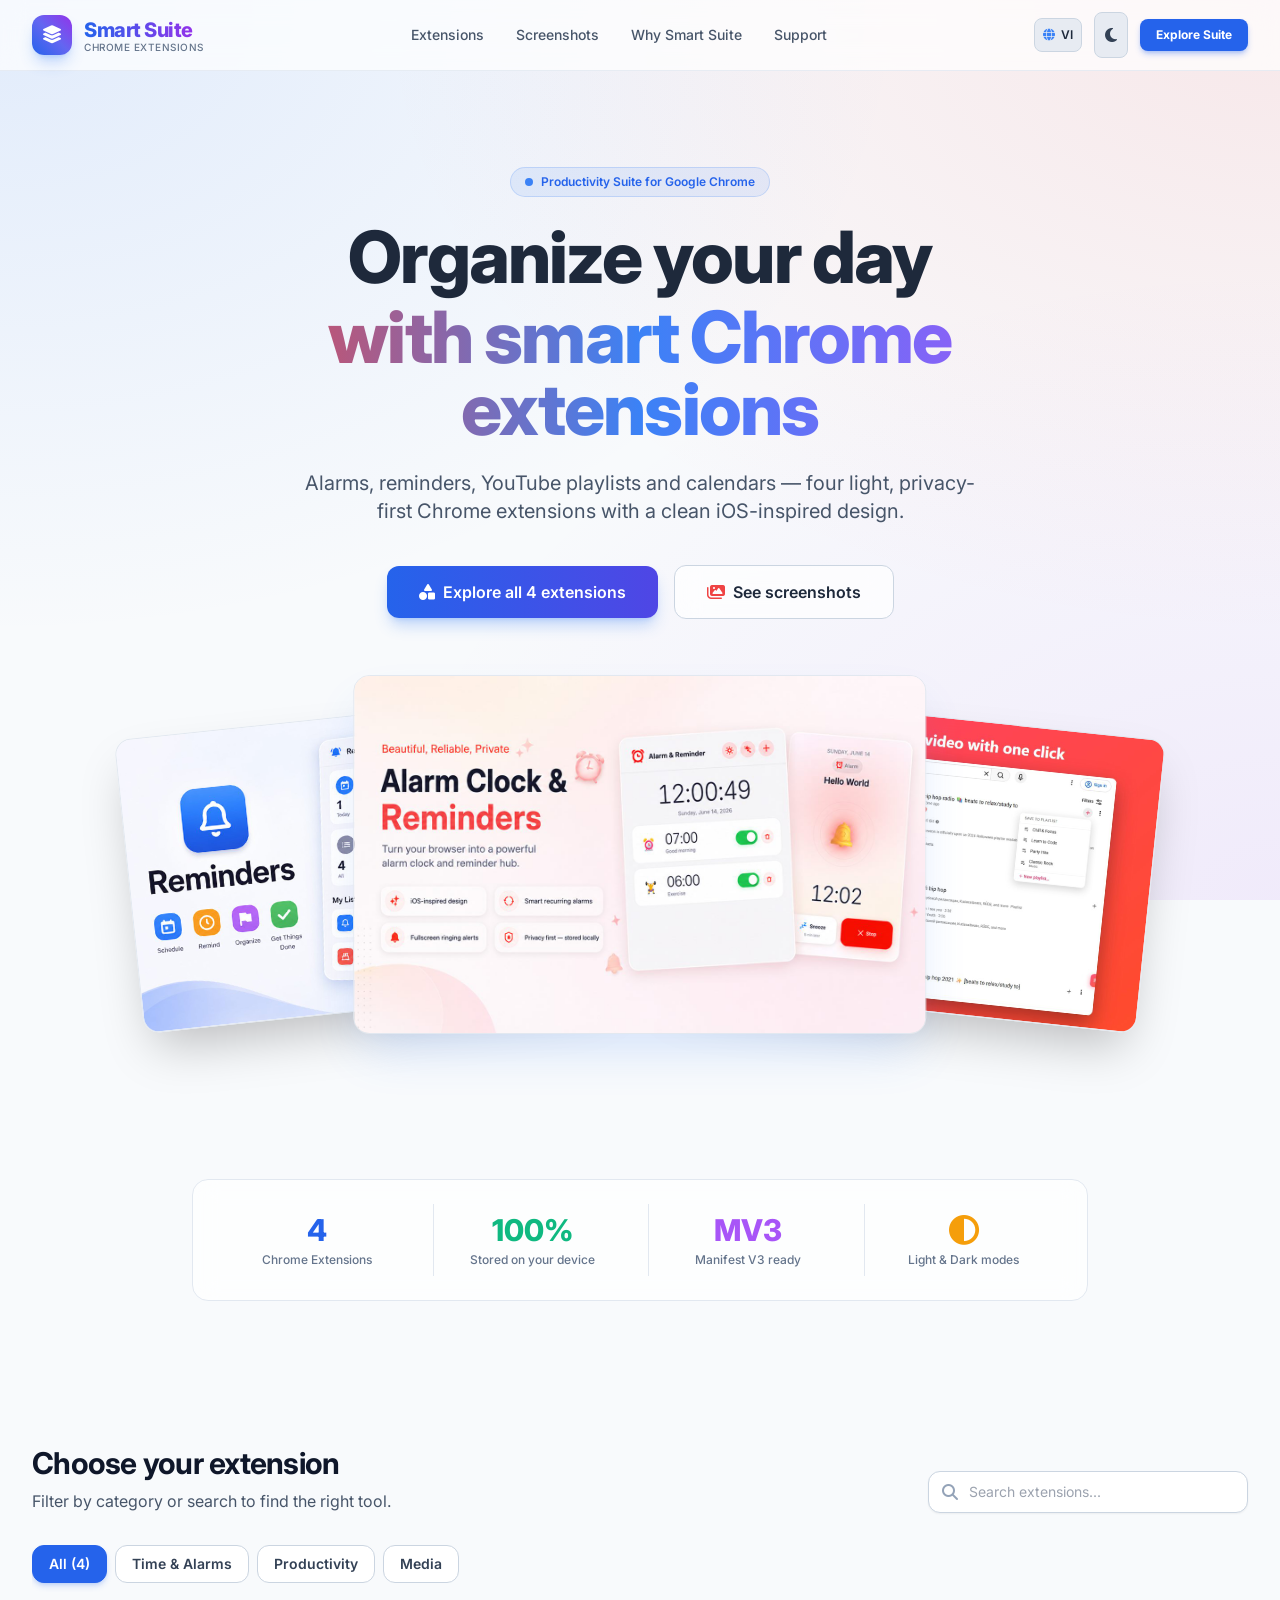
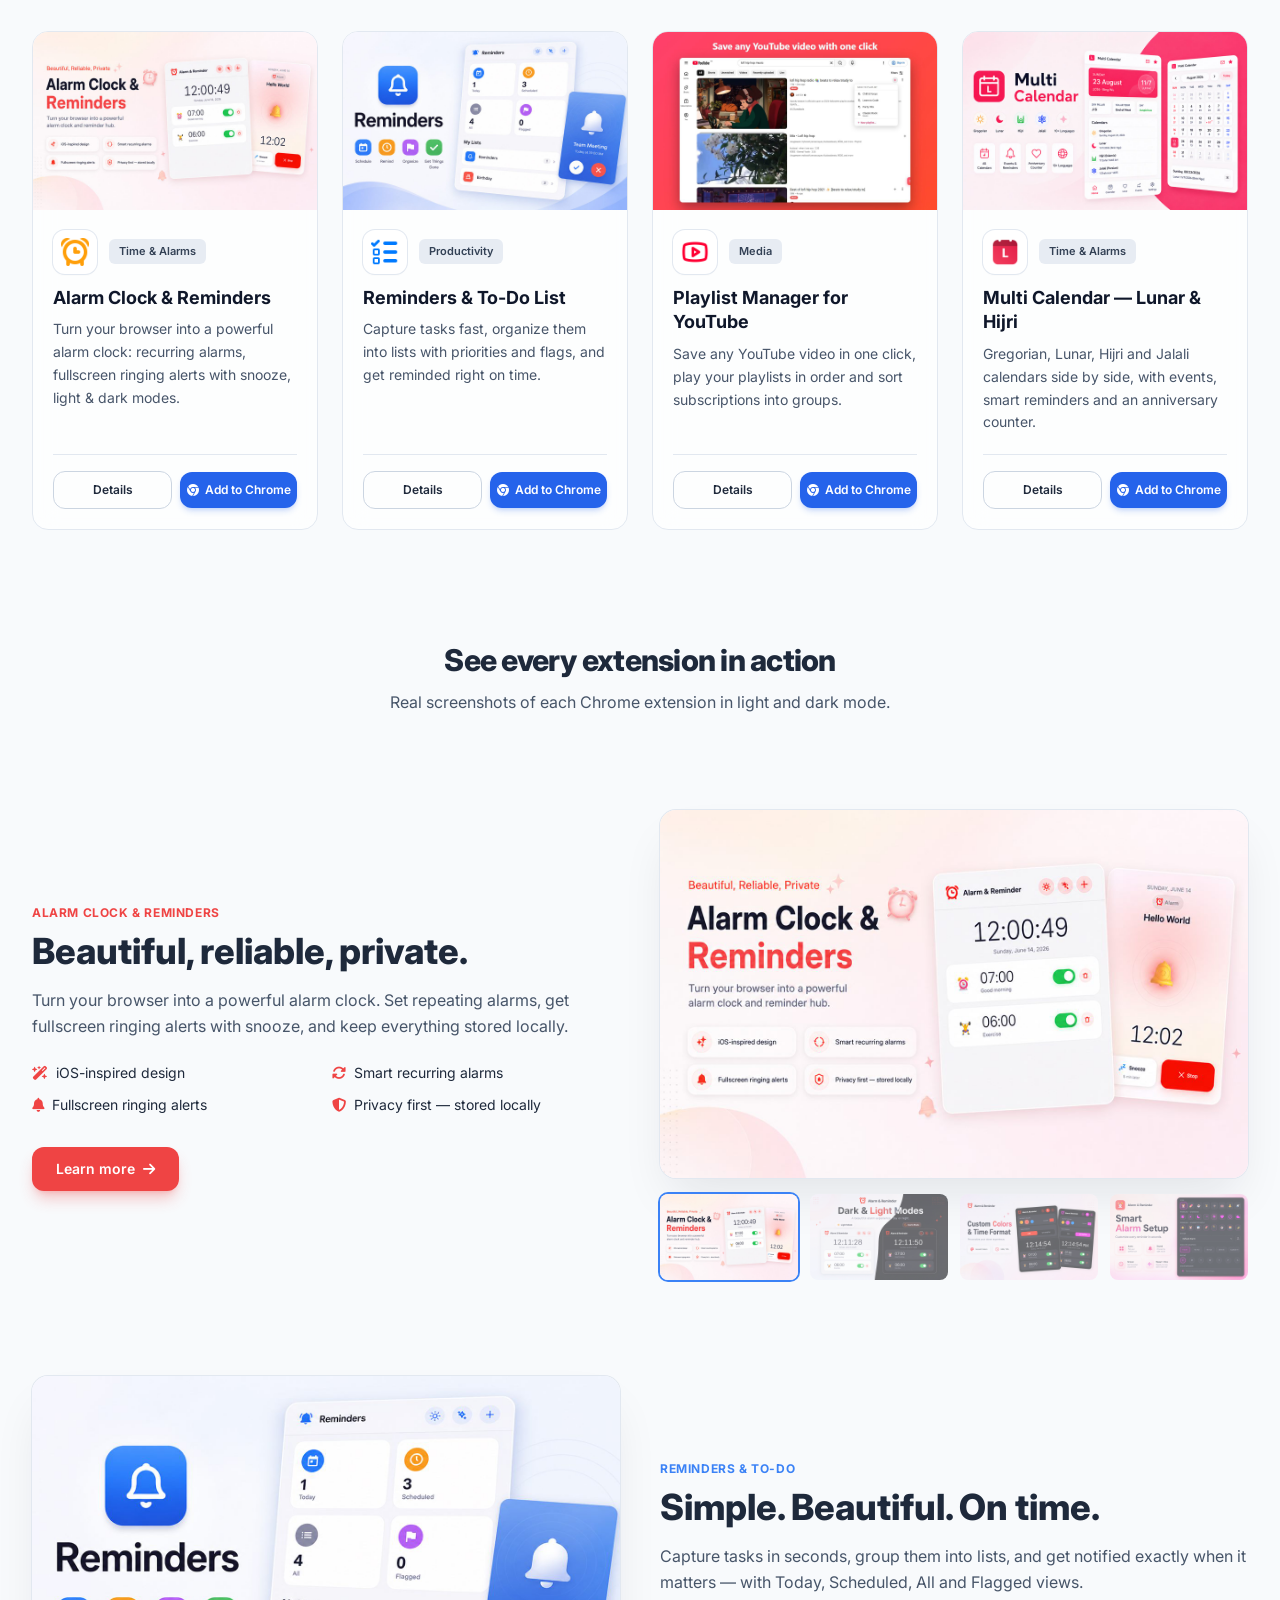
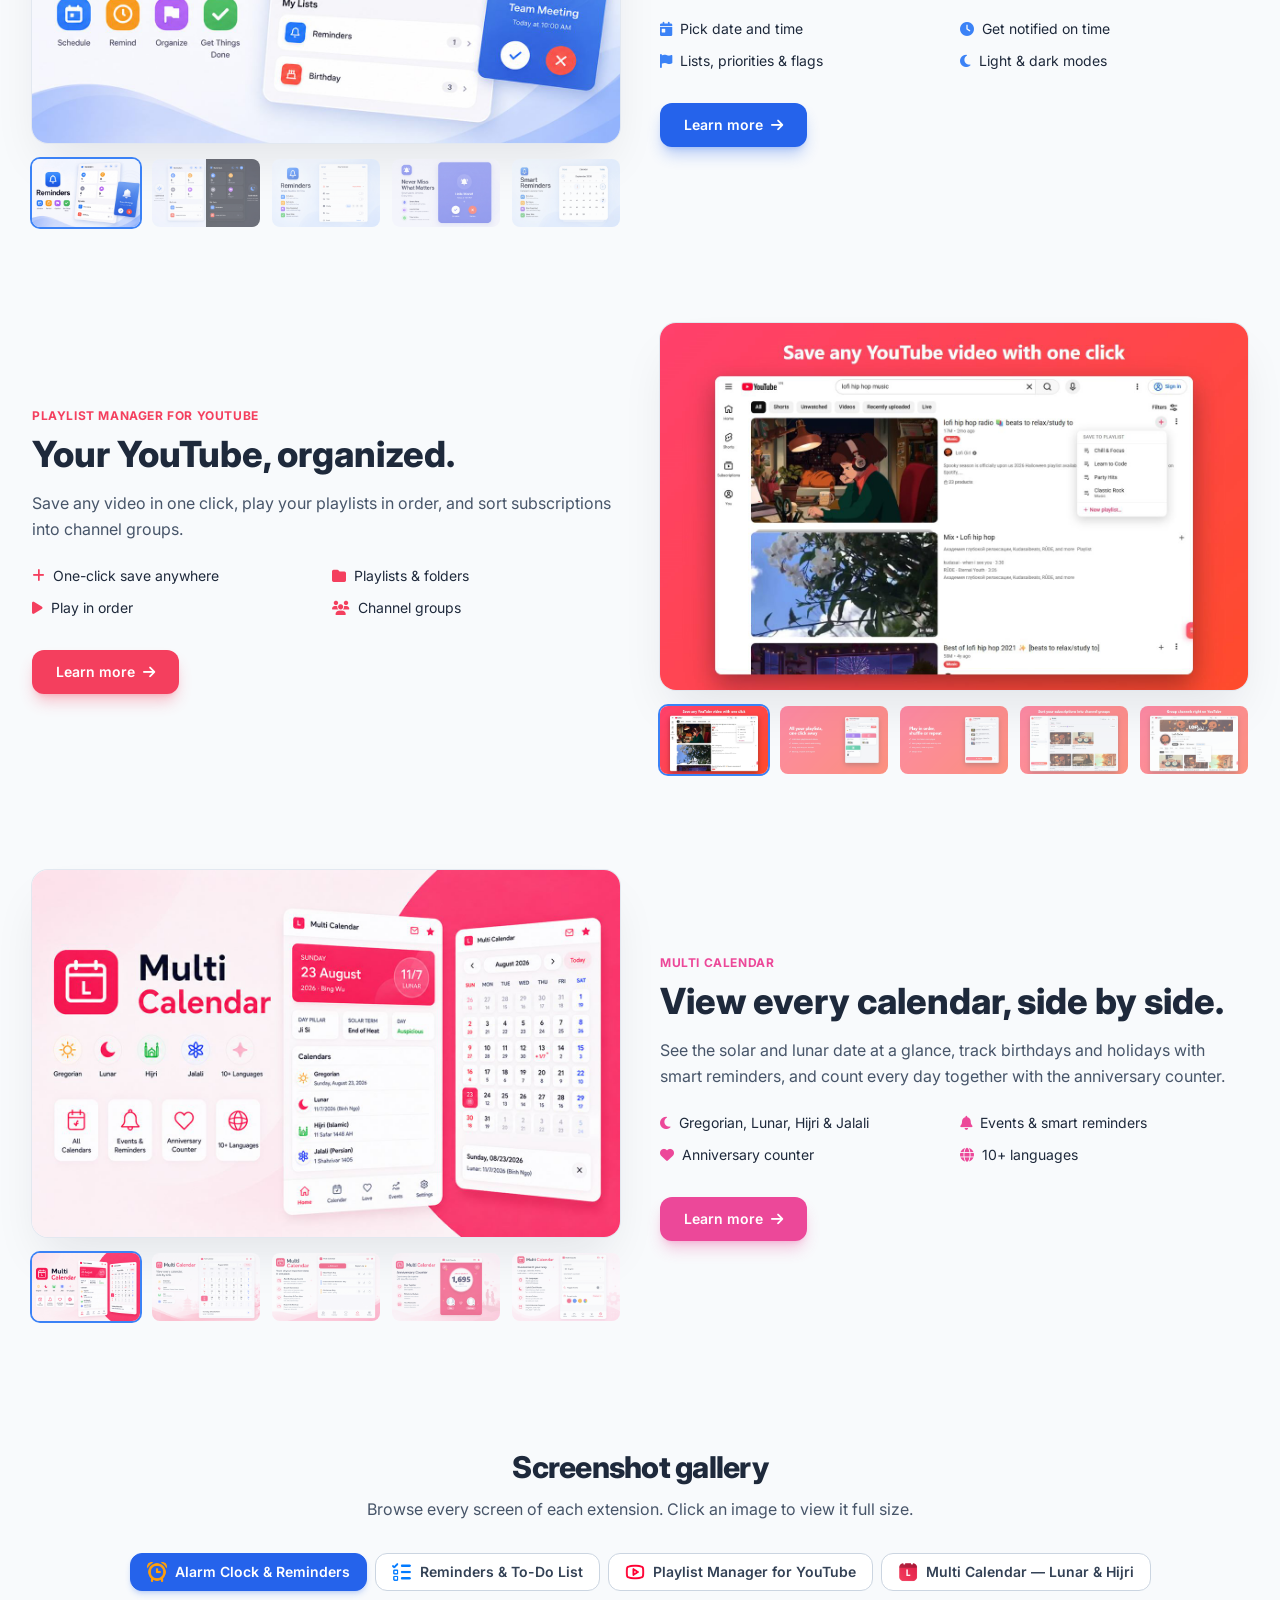
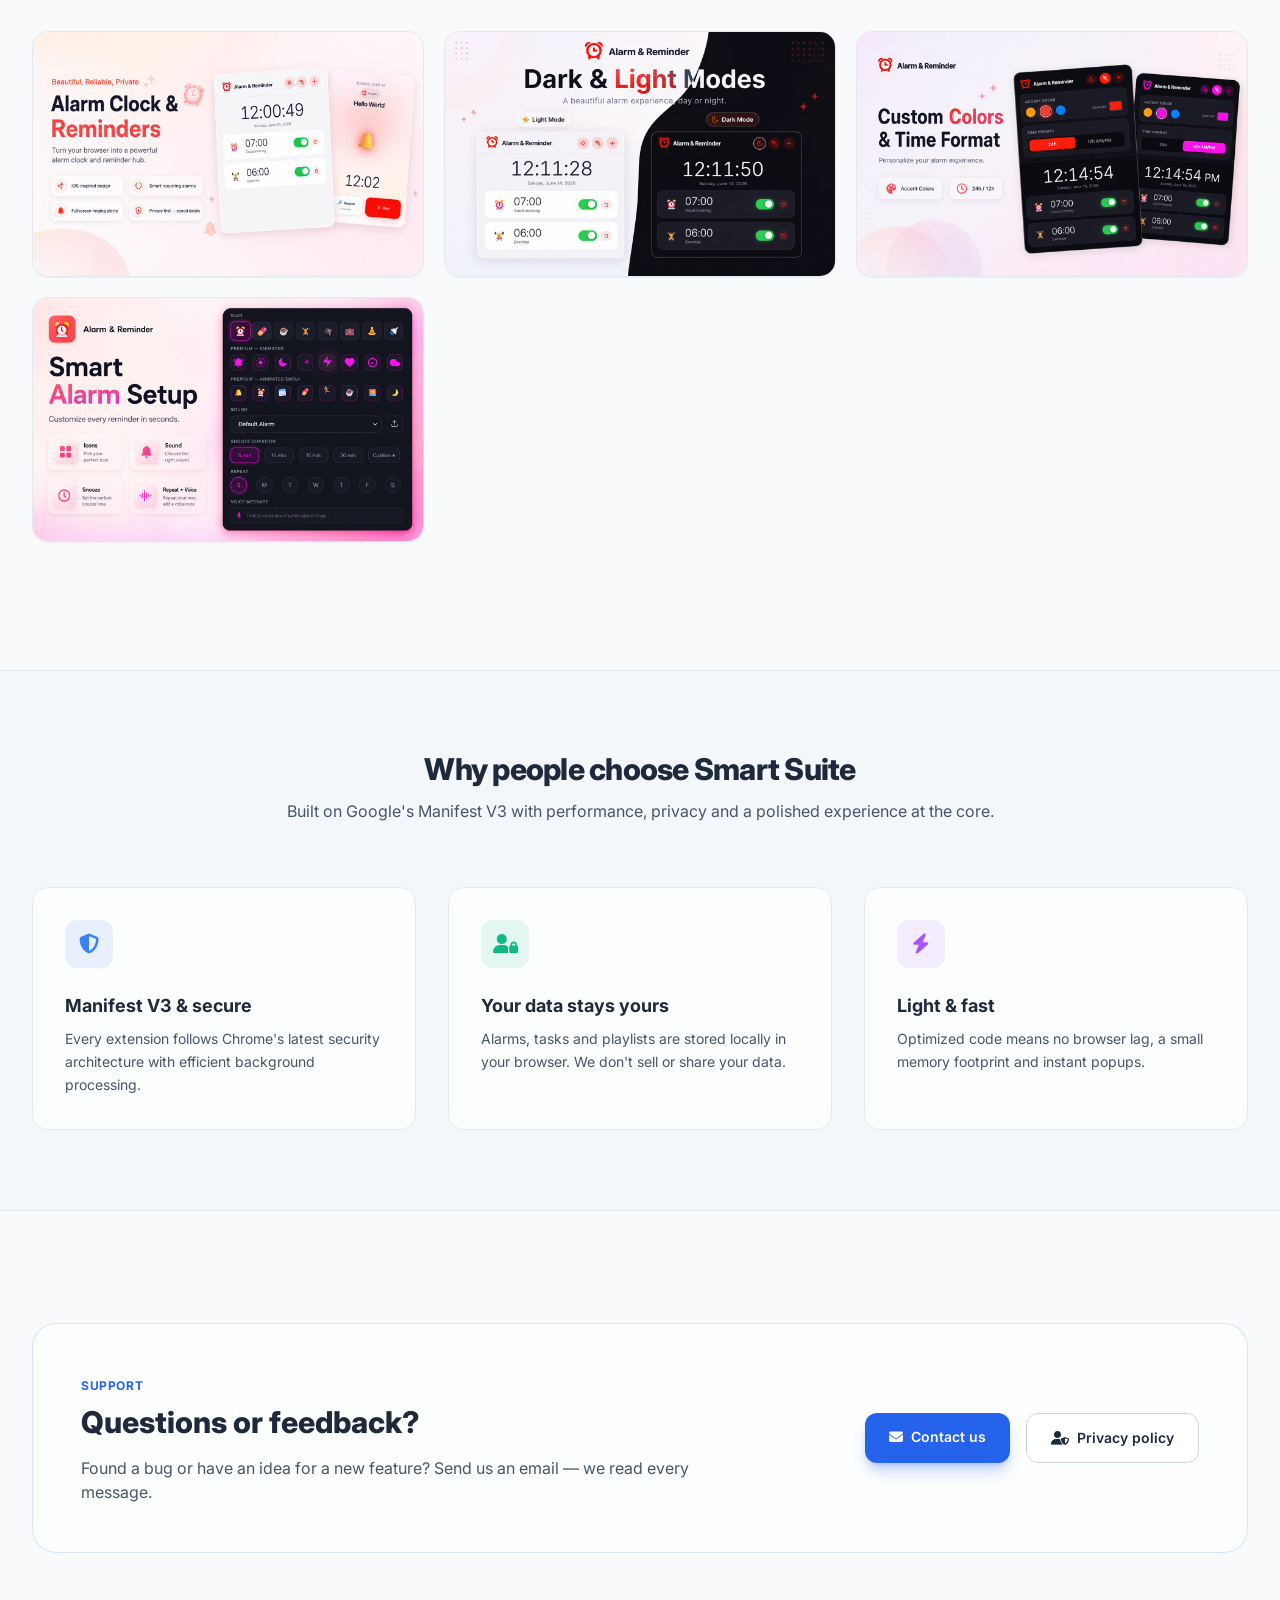
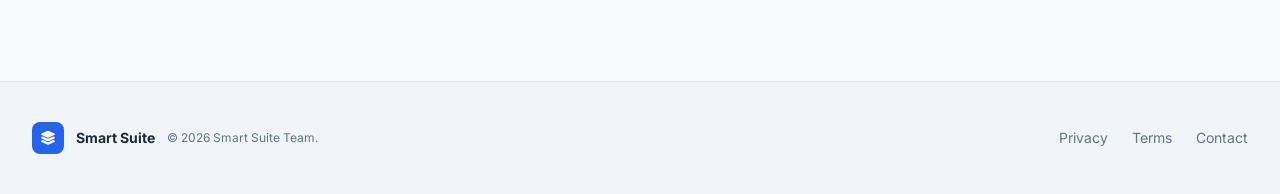
==== index.html @ 74a210cc "Redesign product pages to match the landing page and add calendar page - Generate alarm/reminders/yo" ====
<!DOCTYPE html>
<html lang="en">

<head>
  <meta charset="UTF-8">
  <meta name="viewport" content="width=device-width, initial-scale=1.0">
  <meta name="google-site-verification" content="Vrw7OPNliNr6Azu5WZKaImEuL8JjeZfeWrkTSvuzTV0" />
  <title>Alarm Clock, Reminders &amp; Calendar Chrome Extensions | Smart Suite</title>
  <link rel="icon" href="favicon.ico" sizes="any">
  <link rel="icon" type="image/png" sizes="48x48" href="images/favicon-48.png">
  <link rel="icon" type="image/png" sizes="192x192" href="images/icon-192.png">
  <link rel="apple-touch-icon" href="images/apple-touch-icon.png">
  <link rel="manifest" href="site.webmanifest">
  <meta name="description"
    content="Alarm Clock &amp; Reminders, To-Do List, YouTube Playlist Manager and Multi Calendar (Lunar, Hijri) for Chrome. Light, private, iOS-style extensions.">
  <meta name="robots" content="index, follow, max-image-preview:large">
  <meta name="author" content="Smart Suite Team">
  <meta name="theme-color" content="#2563eb">
  <link rel="canonical" href="https://nuinguyen.github.io/">

  <!-- Open Graph / Social -->
  <meta property="og:type" content="website">
  <meta property="og:site_name" content="Smart Suite">
  <meta property="og:locale" content="en_US">
  <meta property="og:locale:alternate" content="vi_VN">
  <meta property="og:url" content="https://nuinguyen.github.io/">
  <meta property="og:title" content="Alarm Clock, Reminders &amp; Calendar Chrome Extensions | Smart Suite">
  <meta property="og:description" content="Four light, privacy-first Chrome extensions: Alarm Clock, Reminders, YouTube Playlist Manager and Multi Calendar.">
  <meta property="og:image" content="https://nuinguyen.github.io/images/alarm-hero.jpg">
  <meta property="og:image:width" content="1280">
  <meta property="og:image:height" content="800">
  <meta property="og:image:alt" content="Alarm Clock & Reminders Chrome extension popup and ringing screen">
  <meta name="twitter:card" content="summary_large_image">
  <meta name="twitter:title" content="Alarm Clock, Reminders &amp; Calendar Chrome Extensions | Smart Suite">
  <meta name="twitter:description" content="Four light, privacy-first Chrome extensions: Alarm Clock, Reminders, YouTube Playlist Manager and Multi Calendar.">
  <meta name="twitter:image" content="https://nuinguyen.github.io/images/alarm-hero.jpg">


  <script type="application/ld+json">
  {
    "@context": "https://schema.org",
    "@graph": [
      {
        "@type": "WebSite",
        "@id": "https://nuinguyen.github.io/#website",
        "url": "https://nuinguyen.github.io/",
        "name": "Smart Suite",
        "inLanguage": ["en", "vi"],
        "publisher": { "@id": "https://nuinguyen.github.io/#org" }
      },
      {
        "@type": "Organization",
        "@id": "https://nuinguyen.github.io/#org",
        "name": "Smart Suite Team",
        "url": "https://nuinguyen.github.io/",
        "logo": "https://nuinguyen.github.io/images/icon-512.png",
        "email": "nuinguyen01bv@gmail.com"
      },
      {
        "@type": "ItemList",
        "name": "Smart Suite Chrome extensions",
        "itemListElement": [
          {
            "@type": "ListItem", "position": 1,
            "item": {
              "@type": "SoftwareApplication",
              "name": "Alarm Clock & Reminders",
              "applicationCategory": "BrowserApplication",
              "operatingSystem": "Chrome",
              "url": "https://chromewebstore.google.com/detail/alarm-clock-reminder-chro/apbmibchnilnanhnaphgoojbjinkkabi",
              "image": "https://nuinguyen.github.io/images/alarm-hero.jpg",
              "description": "Alarm clock for Chrome with recurring alarms, fullscreen ringing alerts with snooze, and light & dark modes.",
              "publisher": { "@id": "https://nuinguyen.github.io/#org" }
            }
          },
          {
            "@type": "ListItem", "position": 2,
            "item": {
              "@type": "SoftwareApplication",
              "name": "Reminders & To-Do List",
              "applicationCategory": "BrowserApplication",
              "operatingSystem": "Chrome",
              "url": "https://chromewebstore.google.com/detail/reminders-chrome-extensio/ebjdfgcknblkogfgcpfplfgeanpbpdid",
              "image": "https://nuinguyen.github.io/images/reminders-hero.jpg",
              "description": "Task manager for Chrome with lists, priorities, flags and on-time reminders.",
              "publisher": { "@id": "https://nuinguyen.github.io/#org" }
            }
          },
          {
            "@type": "ListItem", "position": 3,
            "item": {
              "@type": "SoftwareApplication",
              "name": "Playlist Manager for YouTube",
              "applicationCategory": "BrowserApplication",
              "operatingSystem": "Chrome",
              "url": "https://chromewebstore.google.com/detail/playlist-manager-for-yout/lfhblickhegnbcelnahnjbgcgkjaigge",
              "image": "https://nuinguyen.github.io/images/youtube-hero.jpg",
              "description": "Save any YouTube video in one click, play playlists in order and sort subscriptions into channel groups.",
              "publisher": { "@id": "https://nuinguyen.github.io/#org" }
            }
          },
          {
            "@type": "ListItem", "position": 4,
            "item": {
              "@type": "SoftwareApplication",
              "name": "Multi Calendar — Lunar & Hijri",
              "applicationCategory": "BrowserApplication",
              "operatingSystem": "Chrome",
              "url": "https://chromewebstore.google.com/detail/multi-calendar-%E2%80%94-lunar-hi/jelgahjncijhnkohohfdfhnadeohcdgk",
              "image": "https://nuinguyen.github.io/images/calendar-hero.jpg",
              "description": "Gregorian, Lunar, Hijri and Jalali calendars side by side, with events, reminders and an anniversary counter.",
              "publisher": { "@id": "https://nuinguyen.github.io/#org" }
            }
          }
        ]
      }
    ]
  }
  </script>

  <!-- Theme before paint to avoid flashing -->
  <script>
    (function () {
      var t = null;
      try { t = localStorage.getItem('theme'); } catch (e) { }
      if (!t) t = window.matchMedia('(prefers-color-scheme: dark)').matches ? 'dark' : 'light';
      if (t === 'dark') document.documentElement.classList.add('dark');
    })();
  </script>

  <!-- Tailwind is compiled into home.css (see tailwind.config.js) -->
  <link rel="stylesheet" href="home.css">
  <link rel="preconnect" href="https://fonts.googleapis.com">
  <link rel="preconnect" href="https://fonts.gstatic.com" crossorigin>
  <link href="https://fonts.googleapis.com/css2?family=Inter:wght@400;500;600;700;800&display=swap" rel="stylesheet">
  <link rel="preload" as="style" href="https://cdnjs.cloudflare.com/ajax/libs/font-awesome/6.4.0/css/all.min.css" onload="this.onload=null;this.rel='stylesheet'">
  <noscript><link rel="stylesheet" href="https://cdnjs.cloudflare.com/ajax/libs/font-awesome/6.4.0/css/all.min.css"></noscript>
  <link rel="preload" as="image" href="images/alarm-hero.jpg" fetchpriority="high">
</head>

<body class="bg-slate-50 text-slate-800 dark:bg-slate-950 dark:text-slate-100 min-h-screen bg-mesh transition-colors duration-300 selection:bg-blue-500 selection:text-white">

  <!-- HEADER -->
  <header class="sticky top-0 z-40 w-full glass border-b border-slate-200/80 dark:border-slate-800/60">
    <div class="max-w-7xl mx-auto px-4 sm:px-6 lg:px-8 py-3 flex items-center justify-between">
      <a href="#" class="flex items-center gap-3 group">
        <div class="w-10 h-10 rounded-xl bg-gradient-to-tr from-blue-600 via-indigo-500 to-purple-600 flex items-center justify-center text-white text-lg shadow-lg shadow-blue-500/30 group-hover:scale-105 transition-transform">
          <i class="fas fa-layer-group"></i>
        </div>
        <div>
          <span class="text-xl font-extrabold tracking-tight bg-gradient-to-r from-blue-600 to-purple-600 dark:from-blue-400 dark:via-indigo-300 dark:to-purple-400 bg-clip-text text-transparent">Smart Suite</span>
          <span class="block text-[10px] text-slate-500 dark:text-slate-400 font-medium tracking-wider uppercase -mt-1" data-i18n="tagline">Chrome Extensions</span>
        </div>
      </a>

      <nav class="hidden md:flex items-center gap-8 font-medium text-sm text-slate-600 dark:text-slate-300">
        <a href="#extensions" class="hover:text-blue-600 dark:hover:text-blue-400 transition-colors" data-i18n="nav_all">Extensions</a>
        <a href="#gallery" class="hover:text-blue-600 dark:hover:text-blue-400 transition-colors" data-i18n="nav_spotlight">Screenshots</a>
        <a href="#features" class="hover:text-blue-600 dark:hover:text-blue-400 transition-colors" data-i18n="nav_features">Why Smart Suite</a>
        <a href="#support" class="hover:text-blue-600 dark:hover:text-blue-400 transition-colors" data-i18n="nav_support">Support</a>
      </nav>

      <div class="flex items-center gap-2 sm:gap-3">
        <button id="langToggle" onclick="toggleLanguage()" aria-label="Switch language"
          class="p-2 rounded-lg bg-slate-200/80 dark:bg-slate-900/60 border border-slate-300 dark:border-slate-700 text-xs font-semibold flex items-center gap-1.5 hover:border-blue-500 transition-colors">
          <i class="fa-solid fa-globe text-blue-500 dark:text-blue-400"></i>
          <span id="langText">VI</span>
        </button>
        <button onclick="toggleTheme()" aria-label="Toggle dark mode"
          class="p-2.5 rounded-lg bg-slate-200/80 dark:bg-slate-900/60 border border-slate-300 dark:border-slate-700 text-slate-700 dark:text-slate-300 hover:text-blue-500 transition-colors">
          <span class="dark:hidden"><i class="fa-solid fa-moon"></i></span>
          <span class="hidden dark:inline"><i class="fa-solid fa-sun text-amber-400"></i></span>
        </button>
        <a href="#extensions" class="hidden sm:inline-flex items-center px-4 py-2 text-xs font-bold text-white bg-blue-600 hover:bg-blue-500 rounded-lg shadow-md shadow-blue-600/30 transition-all hover:scale-105" data-i18n="cta_header">
          Explore Suite
        </a>
      </div>
    </div>
  </header>

  <main>
    <!-- HERO -->
    <section class="relative pt-16 pb-16 md:pt-24 md:pb-24 overflow-hidden">
      <div class="max-w-7xl mx-auto px-4 sm:px-6 lg:px-8 text-center relative z-10">
        <div class="inline-flex items-center gap-2 px-3.5 py-1.5 rounded-full bg-blue-500/10 border border-blue-500/20 text-blue-600 dark:text-blue-400 text-xs font-semibold mb-6">
          <span class="w-2 h-2 rounded-full bg-blue-500 animate-pulse"></span>
          <span data-i18n="hero_badge">Productivity Suite for Google Chrome</span>
        </div>

        <h1 class="text-4xl sm:text-6xl md:text-7xl font-extrabold tracking-tight max-w-4xl mx-auto leading-tight mb-6">
          <span data-i18n="hero_title1">Organize your day</span>
          <span class="block mt-2 bg-gradient-to-r from-red-500 via-blue-500 to-purple-500 bg-clip-text text-transparent" data-i18n="hero_title2">with smart Chrome extensions</span>
        </h1>

        <p class="text-base sm:text-xl text-slate-600 dark:text-slate-400 max-w-2xl mx-auto mb-10 leading-relaxed" data-i18n="hero_desc">
          Alarms, reminders, YouTube playlists and calendars — four light, privacy-first Chrome extensions with a clean iOS-inspired design.
        </p>

        <div class="flex flex-col sm:flex-row items-center justify-center gap-4 mb-14">
          <a href="#extensions" class="w-full sm:w-auto px-8 py-3.5 rounded-xl bg-gradient-to-r from-blue-600 to-indigo-600 hover:from-blue-500 hover:to-indigo-500 text-white font-semibold text-base shadow-lg shadow-blue-500/30 transition-all hover:scale-105 flex items-center justify-center gap-2">
            <i class="fa-solid fa-shapes"></i>
            <span data-i18n="hero_btn_explore">Explore all 4 extensions</span>
          </a>
          <a href="#spotlight" class="w-full sm:w-auto px-8 py-3.5 rounded-xl glass hover:bg-slate-200/80 dark:hover:bg-slate-800/80 font-semibold text-base transition-all flex items-center justify-center gap-2 border border-slate-300 dark:border-slate-700">
            <i class="fa-solid fa-images text-red-500"></i>
            <span data-i18n="hero_btn_screens">See screenshots</span>
          </a>
        </div>

        <!-- Screenshot fan -->
        <div class="fan relative max-w-5xl mx-auto mb-14 hidden sm:block aspect-[16/7]">
          <img src="images/reminders-hero.jpg" width="1280" height="800" alt="Reminders extension" loading="eager"
            class="fan-left absolute left-0 top-10 w-[46%] rounded-2xl shadow-2xl border border-slate-200 dark:border-slate-800 -rotate-6">
          <img src="images/youtube-save.jpg" width="1280" height="800" alt="Playlist Manager for YouTube" loading="eager"
            class="fan-right absolute right-0 top-10 w-[46%] rounded-2xl shadow-2xl border border-slate-200 dark:border-slate-800 rotate-6">
          <img src="images/alarm-hero.jpg" width="1280" height="800" alt="Alarm Clock & Reminders extension" loading="eager"
            fetchpriority="high" class="absolute left-1/2 -translate-x-1/2 top-0 w-[56%] rounded-2xl shadow-2xl shadow-blue-500/20 border border-slate-200 dark:border-slate-700 z-10">
        </div>
        <img src="images/alarm-hero.jpg" width="1280" height="800" alt="Alarm Clock & Reminders extension"
          class="sm:hidden w-full rounded-2xl shadow-xl border border-slate-200 dark:border-slate-800 mb-10">

        <!-- Stats -->
        <div class="grid grid-cols-2 md:grid-cols-4 gap-4 max-w-4xl mx-auto glass p-6 rounded-2xl border border-slate-200 dark:border-slate-800/80">
          <div class="p-2 text-center">
            <div class="text-2xl md:text-3xl font-extrabold text-blue-600 dark:text-blue-400">4</div>
            <div class="text-xs text-slate-500 dark:text-slate-400 font-medium mt-1" data-i18n="stat_suite">Chrome Extensions</div>
          </div>
          <div class="p-2 text-center border-l border-slate-200 dark:border-slate-800">
            <div class="text-2xl md:text-3xl font-extrabold text-emerald-500">100%</div>
            <div class="text-xs text-slate-500 dark:text-slate-400 font-medium mt-1" data-i18n="stat_privacy">Stored on your device</div>
          </div>
          <div class="p-2 text-center md:border-l border-slate-200 dark:border-slate-800">
            <div class="text-2xl md:text-3xl font-extrabold text-purple-500">MV3</div>
            <div class="text-xs text-slate-500 dark:text-slate-400 font-medium mt-1" data-i18n="stat_mv3">Manifest V3 ready</div>
          </div>
          <div class="p-2 text-center border-l border-slate-200 dark:border-slate-800">
            <div class="text-2xl md:text-3xl font-extrabold text-amber-500"><i class="fa-solid fa-circle-half-stroke"></i></div>
            <div class="text-xs text-slate-500 dark:text-slate-400 font-medium mt-1" data-i18n="stat_theme">Light &amp; Dark modes</div>
          </div>
        </div>
      </div>
    </section>

    <!-- CATALOG -->
    <section id="extensions" class="py-12 max-w-7xl mx-auto px-4 sm:px-6 lg:px-8 scroll-mt-20">
      <div class="flex flex-col md:flex-row md:items-end justify-between mb-8 gap-6">
        <div>
          <h2 class="text-3xl font-bold tracking-tight text-slate-900 dark:text-slate-100" data-i18n="catalog_title">Choose your extension</h2>
          <p class="text-slate-600 dark:text-slate-400 mt-2 text-sm sm:text-base" data-i18n="catalog_subtitle">Filter by category or search to find the right tool.</p>
        </div>
        <div class="relative w-full md:w-80">
          <i class="fa-solid fa-magnifying-glass absolute left-3.5 top-1/2 -translate-y-1/2 text-slate-400"></i>
          <input type="text" id="searchInput" oninput="renderExtensions()" placeholder="Search extensions..." data-i18n-placeholder="search_placeholder"
            class="w-full pl-10 pr-4 py-2.5 rounded-xl bg-white dark:bg-slate-900/80 border border-slate-300 dark:border-slate-800 focus:outline-none focus:border-blue-500 text-sm transition-all shadow-sm">
        </div>
      </div>

      <div class="flex items-center gap-2 overflow-x-auto pb-4 mb-8 scrollbar-none">
        <button onclick="setCategory('all')" class="cat-btn" data-cat="all" data-i18n="cat_all">All (4)</button>
        <button onclick="setCategory('time')" class="cat-btn" data-cat="time" data-i18n="cat_time">Time &amp; Alarms</button>
        <button onclick="setCategory('productivity')" class="cat-btn" data-cat="productivity" data-i18n="cat_productivity">Productivity</button>
        <button onclick="setCategory('media')" class="cat-btn" data-cat="media" data-i18n="cat_media">Media</button>
      </div>

      <div id="extensionsGrid" class="grid grid-cols-1 md:grid-cols-2 lg:grid-cols-4 gap-6">
        <!-- Rendered via JS -->
      </div>
    </section>

    <!-- SPOTLIGHT -->
    <section id="spotlight" class="py-16 max-w-7xl mx-auto px-4 sm:px-6 lg:px-8 space-y-24 scroll-mt-20">
      <div class="text-center max-w-3xl mx-auto">
        <h2 class="text-3xl font-extrabold tracking-tight" data-i18n="sp_title">See every extension in action</h2>
        <p class="text-slate-600 dark:text-slate-400 mt-3 text-base" data-i18n="sp_subtitle">Real screenshots of each Chrome extension in light and dark mode.</p>
      </div>
      <!-- Alarm -->
      <div class="grid grid-cols-1 lg:grid-cols-2 gap-10 items-center">
        <div>
          <span class="text-xs font-bold uppercase tracking-wider text-red-500" data-i18n="sp_alarm_tag">Alarm Clock &amp; Reminders</span>
          <h3 class="text-3xl md:text-4xl font-extrabold mt-2 mb-4" data-i18n="sp_alarm_title">Beautiful, reliable, private.</h3>
          <p class="text-slate-600 dark:text-slate-400 leading-relaxed mb-6" data-i18n="sp_alarm_desc">Turn your browser into a powerful alarm clock. Set repeating alarms, get fullscreen ringing alerts with snooze, and keep everything stored locally.</p>
          <ul class="grid grid-cols-1 sm:grid-cols-2 gap-3 mb-8 text-sm">
            <li class="flex items-center gap-2"><i class="fa-solid fa-wand-magic-sparkles text-red-500"></i><span data-i18n="sp_alarm_f1">iOS-inspired design</span></li>
            <li class="flex items-center gap-2"><i class="fa-solid fa-rotate text-red-500"></i><span data-i18n="sp_alarm_f2">Smart recurring alarms</span></li>
            <li class="flex items-center gap-2"><i class="fa-solid fa-bell text-red-500"></i><span data-i18n="sp_alarm_f3">Fullscreen ringing alerts</span></li>
            <li class="flex items-center gap-2"><i class="fa-solid fa-shield-halved text-red-500"></i><span data-i18n="sp_alarm_f4">Privacy first — stored locally</span></li>
          </ul>
          <a href="alarm.html" class="inline-flex items-center gap-2 px-6 py-3 rounded-xl bg-red-500 hover:bg-red-400 text-white font-semibold text-sm shadow-lg shadow-red-500/30 transition-all">
            <span data-i18n="sp_more">Learn more</span> <i class="fa-solid fa-arrow-right"></i>
          </a>
        </div>
        <div class="min-w-0" data-spot="alarm">
          <button onclick="openLightbox(spotIndex.alarm || 0, 'alarm')" aria-label="View full size"
            class="block w-full rounded-2xl overflow-hidden bg-white dark:bg-slate-900 shadow-2xl shadow-slate-900/10 ring-1 ring-slate-200 dark:ring-slate-800 hover:ring-2 hover:ring-blue-500 transition-all">
            <img src="images/alarm-hero.jpg" width="1280" height="800" alt="Alarm Clock &amp; Reminders Chrome extension: popup with alarms and fullscreen ringing screen" loading="lazy" class="spot-main w-full aspect-[16/10] object-cover">
          </button>
          <div class="spot-thumbs grid grid-cols-5 gap-2 sm:gap-3 mt-4"></div>
        </div>
      </div>

      <!-- Reminders -->
      <div class="grid grid-cols-1 lg:grid-cols-2 gap-10 items-center">
        <div class="lg:order-2">
          <span class="text-xs font-bold uppercase tracking-wider text-blue-500" data-i18n="sp_rem_tag">Reminders &amp; To-Do</span>
          <h3 class="text-3xl md:text-4xl font-extrabold mt-2 mb-4" data-i18n="sp_rem_title">Simple. Beautiful. On time.</h3>
          <p class="text-slate-600 dark:text-slate-400 leading-relaxed mb-6" data-i18n="sp_rem_desc">Capture tasks in seconds, group them into lists, and get notified exactly when it matters — with Today, Scheduled, All and Flagged views.</p>
          <ul class="grid grid-cols-1 sm:grid-cols-2 gap-3 mb-8 text-sm">
            <li class="flex items-center gap-2"><i class="fa-solid fa-calendar-day text-blue-500"></i><span data-i18n="sp_rem_f1">Pick date and time</span></li>
            <li class="flex items-center gap-2"><i class="fa-solid fa-clock text-blue-500"></i><span data-i18n="sp_rem_f2">Get notified on time</span></li>
            <li class="flex items-center gap-2"><i class="fa-solid fa-flag text-blue-500"></i><span data-i18n="sp_rem_f3">Lists, priorities &amp; flags</span></li>
            <li class="flex items-center gap-2"><i class="fa-solid fa-moon text-blue-500"></i><span data-i18n="sp_rem_f4">Light &amp; dark modes</span></li>
          </ul>
          <a href="reminders.html" class="inline-flex items-center gap-2 px-6 py-3 rounded-xl bg-blue-600 hover:bg-blue-500 text-white font-semibold text-sm shadow-lg shadow-blue-600/30 transition-all">
            <span data-i18n="sp_more">Learn more</span> <i class="fa-solid fa-arrow-right"></i>
          </a>
        </div>
        <div class="min-w-0 lg:order-1" data-spot="reminders">
          <button onclick="openLightbox(spotIndex.reminders || 0, 'reminders')" aria-label="View full size"
            class="block w-full rounded-2xl overflow-hidden bg-white dark:bg-slate-900 shadow-2xl shadow-slate-900/10 ring-1 ring-slate-200 dark:ring-slate-800 hover:ring-2 hover:ring-blue-500 transition-all">
            <img src="images/reminders-hero.jpg" width="1280" height="800" alt="Reminders &amp; To-Do List Chrome extension with Today, Scheduled, All and Flagged lists" loading="lazy" class="spot-main w-full aspect-[16/10] object-cover">
          </button>
          <div class="spot-thumbs grid grid-cols-5 gap-2 sm:gap-3 mt-4"></div>
        </div>
      </div>

      <!-- YouTube -->
      <div class="grid grid-cols-1 lg:grid-cols-2 gap-10 items-center">
        <div>
          <span class="text-xs font-bold uppercase tracking-wider text-rose-500" data-i18n="sp_yt_tag">Playlist Manager for YouTube</span>
          <h3 class="text-3xl md:text-4xl font-extrabold mt-2 mb-4" data-i18n="sp_yt_title">Your YouTube, organized.</h3>
          <p class="text-slate-600 dark:text-slate-400 leading-relaxed mb-6" data-i18n="sp_yt_desc">Save any video in one click, play your playlists in order, and sort subscriptions into channel groups.</p>
          <ul class="grid grid-cols-1 sm:grid-cols-2 gap-3 mb-8 text-sm">
            <li class="flex items-center gap-2"><i class="fa-solid fa-plus text-rose-500"></i><span data-i18n="sp_yt_f1">One-click save anywhere</span></li>
            <li class="flex items-center gap-2"><i class="fa-solid fa-folder text-rose-500"></i><span data-i18n="sp_yt_f2">Playlists &amp; folders</span></li>
            <li class="flex items-center gap-2"><i class="fa-solid fa-play text-rose-500"></i><span data-i18n="sp_yt_f3">Play in order</span></li>
            <li class="flex items-center gap-2"><i class="fa-solid fa-users text-rose-500"></i><span data-i18n="sp_yt_f4">Channel groups</span></li>
          </ul>
          <a href="youtube.html" class="inline-flex items-center gap-2 px-6 py-3 rounded-xl bg-rose-500 hover:bg-rose-400 text-white font-semibold text-sm shadow-lg shadow-rose-500/30 transition-all">
            <span data-i18n="sp_more">Learn more</span> <i class="fa-solid fa-arrow-right"></i>
          </a>
        </div>
        <div class="min-w-0" data-spot="youtube">
          <button onclick="openLightbox(spotIndex.youtube || 0, 'youtube')" aria-label="View full size"
            class="block w-full rounded-2xl overflow-hidden bg-white dark:bg-slate-900 shadow-2xl shadow-slate-900/10 ring-1 ring-slate-200 dark:ring-slate-800 hover:ring-2 hover:ring-blue-500 transition-all">
            <img src="images/youtube-save.jpg" width="1280" height="800" alt="Playlist Manager for YouTube: save a video to a playlist in one click" loading="lazy" class="spot-main w-full aspect-[16/10] object-cover">
          </button>
          <div class="spot-thumbs grid grid-cols-5 gap-2 sm:gap-3 mt-4"></div>
        </div>
      </div>

      <!-- Calendar -->
      <div class="grid grid-cols-1 lg:grid-cols-2 gap-10 items-center">
        <div class="lg:order-2">
          <span class="text-xs font-bold uppercase tracking-wider text-pink-500" data-i18n="sp_cal_tag">Multi Calendar</span>
          <h3 class="text-3xl md:text-4xl font-extrabold mt-2 mb-4" data-i18n="sp_cal_title">View every calendar, side by side.</h3>
          <p class="text-slate-600 dark:text-slate-400 leading-relaxed mb-6" data-i18n="sp_cal_desc">See the solar and lunar date at a glance, track birthdays and holidays with smart reminders, and count every day together with the anniversary counter.</p>
          <ul class="grid grid-cols-1 sm:grid-cols-2 gap-3 mb-8 text-sm">
            <li class="flex items-center gap-2"><i class="fa-solid fa-moon text-pink-500"></i><span data-i18n="sp_cal_f1">Gregorian, Lunar, Hijri &amp; Jalali</span></li>
            <li class="flex items-center gap-2"><i class="fa-solid fa-bell text-pink-500"></i><span data-i18n="sp_cal_f2">Events &amp; smart reminders</span></li>
            <li class="flex items-center gap-2"><i class="fa-solid fa-heart text-pink-500"></i><span data-i18n="sp_cal_f3">Anniversary counter</span></li>
            <li class="flex items-center gap-2"><i class="fa-solid fa-globe text-pink-500"></i><span data-i18n="sp_cal_f4">10+ languages</span></li>
          </ul>
          <a href="calendar.html" class="inline-flex items-center gap-2 px-6 py-3 rounded-xl bg-pink-500 hover:bg-pink-400 text-white font-semibold text-sm shadow-lg shadow-pink-500/30 transition-all">
            <span data-i18n="sp_more">Learn more</span> <i class="fa-solid fa-arrow-right"></i>
          </a>
        </div>
        <div class="min-w-0 lg:order-1" data-spot="calendar">
          <button onclick="openLightbox(spotIndex.calendar || 0, 'calendar')" aria-label="View full size"
            class="block w-full rounded-2xl overflow-hidden bg-white dark:bg-slate-900 shadow-2xl shadow-slate-900/10 ring-1 ring-slate-200 dark:ring-slate-800 hover:ring-2 hover:ring-blue-500 transition-all">
            <img src="images/calendar-hero.jpg" width="1280" height="800" alt="Multi Calendar Chrome extension showing Gregorian, Lunar, Hijri and Jalali dates" loading="lazy" class="spot-main w-full aspect-[16/10] object-cover">
          </button>
          <div class="spot-thumbs grid grid-cols-5 gap-2 sm:gap-3 mt-4"></div>
        </div>
      </div>
    </section>

    <!-- GALLERY -->
    <section id="gallery" class="py-16 max-w-7xl mx-auto px-4 sm:px-6 lg:px-8 scroll-mt-20">
      <div class="text-center max-w-3xl mx-auto mb-8">
        <h2 class="text-3xl font-extrabold tracking-tight" data-i18n="gal_title">Screenshot gallery</h2>
        <p class="text-slate-600 dark:text-slate-400 mt-3 text-base" data-i18n="gal_subtitle">Browse every screen of each extension. Click an image to view it full size.</p>
      </div>
      <div id="galleryTabs" class="flex items-center justify-start sm:justify-center gap-2 overflow-x-auto pb-4 mb-6 scrollbar-none"></div>
      <div id="galleryGrid" class="grid grid-cols-1 sm:grid-cols-2 lg:grid-cols-3 gap-5"></div>
    </section>

    <!-- FEATURES -->
    <section id="features" class="py-20 bg-slate-100/60 dark:bg-slate-900/40 border-y border-slate-200 dark:border-slate-800/80 my-16 scroll-mt-20">
      <div class="max-w-7xl mx-auto px-4 sm:px-6 lg:px-8">
        <div class="text-center max-w-3xl mx-auto mb-16">
          <h2 class="text-3xl font-extrabold tracking-tight" data-i18n="features_title">Why people choose Smart Suite</h2>
          <p class="text-slate-600 dark:text-slate-400 mt-3 text-base" data-i18n="features_subtitle">Built on Google's Manifest V3 with performance, privacy and a polished experience at the core.</p>
        </div>
        <div class="grid grid-cols-1 md:grid-cols-3 gap-8">
          <div class="glass p-8 rounded-2xl border border-slate-200 dark:border-slate-800">
            <div class="w-12 h-12 rounded-xl bg-blue-500/10 text-blue-500 flex items-center justify-center text-xl mb-6"><i class="fa-solid fa-shield-halved"></i></div>
            <h3 class="text-lg font-bold mb-2" data-i18n="feat1_title">Manifest V3 &amp; secure</h3>
            <p class="text-slate-600 dark:text-slate-400 text-sm leading-relaxed" data-i18n="feat1_desc">Every extension follows Chrome's latest security architecture with efficient background processing.</p>
          </div>
          <div class="glass p-8 rounded-2xl border border-slate-200 dark:border-slate-800">
            <div class="w-12 h-12 rounded-xl bg-emerald-500/10 text-emerald-500 flex items-center justify-center text-xl mb-6"><i class="fa-solid fa-user-lock"></i></div>
            <h3 class="text-lg font-bold mb-2" data-i18n="feat2_title">Your data stays yours</h3>
            <p class="text-slate-600 dark:text-slate-400 text-sm leading-relaxed" data-i18n="feat2_desc">Alarms, tasks and playlists are stored locally in your browser. We don't sell or share your data.</p>
          </div>
          <div class="glass p-8 rounded-2xl border border-slate-200 dark:border-slate-800">
            <div class="w-12 h-12 rounded-xl bg-purple-500/10 text-purple-500 flex items-center justify-center text-xl mb-6"><i class="fa-solid fa-bolt"></i></div>
            <h3 class="text-lg font-bold mb-2" data-i18n="feat3_title">Light &amp; fast</h3>
            <p class="text-slate-600 dark:text-slate-400 text-sm leading-relaxed" data-i18n="feat3_desc">Optimized code means no browser lag, a small memory footprint and instant popups.</p>
          </div>
        </div>
      </div>
    </section>

    <!-- SUPPORT -->
    <section id="support" class="py-12 max-w-7xl mx-auto px-4 sm:px-6 lg:px-8 scroll-mt-20">
      <div class="glass rounded-3xl p-8 md:p-12 border border-blue-500/20 bg-gradient-to-r from-blue-100/60 via-indigo-50/40 to-white/40 dark:from-blue-900/20 dark:via-indigo-900/10 dark:to-slate-900/40 flex flex-col md:flex-row items-center justify-between gap-8">
        <div class="max-w-2xl">
          <span class="text-xs font-bold uppercase tracking-wider text-blue-600 dark:text-blue-400" data-i18n="help_tag">Support</span>
          <h2 class="text-2xl md:text-3xl font-extrabold mt-2 mb-4" data-i18n="help_title">Questions or feedback?</h2>
          <p class="text-slate-600 dark:text-slate-300 text-sm sm:text-base leading-relaxed" data-i18n="help_desc">Found a bug or have an idea for a new feature? Send us an email — we read every message.</p>
        </div>
        <div class="flex flex-col sm:flex-row gap-4 w-full md:w-auto">
          <a href="mailto:nuinguyen01bv@gmail.com" class="px-6 py-3.5 rounded-xl bg-blue-600 hover:bg-blue-500 text-white font-semibold text-sm shadow-lg shadow-blue-600/30 text-center transition-all">
            <i class="fa-solid fa-envelope mr-2"></i><span data-i18n="help_btn_contact">Contact us</span>
          </a>
          <a href="privacy.html" class="px-6 py-3.5 rounded-xl glass hover:bg-slate-200 dark:hover:bg-slate-800 font-semibold text-sm border border-slate-300 dark:border-slate-700 text-center transition-all">
            <i class="fa-solid fa-user-shield mr-2"></i><span data-i18n="help_btn_privacy">Privacy policy</span>
          </a>
        </div>
      </div>
    </section>
  </main>

  <!-- FOOTER -->
  <footer class="border-t border-slate-200 dark:border-slate-800/80 mt-20 py-10 bg-slate-100 dark:bg-slate-950/80 text-slate-500 dark:text-slate-400 text-sm">
    <div class="max-w-7xl mx-auto px-4 sm:px-6 lg:px-8 flex flex-col md:flex-row justify-between items-center gap-6">
      <div class="flex flex-wrap items-center justify-center gap-3">
        <div class="w-8 h-8 rounded-lg bg-blue-600 flex items-center justify-center text-white text-sm"><i class="fas fa-layer-group"></i></div>
        <span class="font-bold text-slate-800 dark:text-slate-200">Smart Suite</span>
        <span class="text-xs">&copy; 2026 Smart Suite Team.</span>
      </div>
      <div class="flex items-center gap-6 text-xs sm:text-sm">
        <a href="privacy.html" class="hover:text-blue-500 transition-colors" data-i18n="footer_privacy">Privacy</a>
        <a href="terms.html" class="hover:text-blue-500 transition-colors" data-i18n="footer_terms">Terms</a>
        <a href="mailto:nuinguyen01bv@gmail.com" class="hover:text-blue-500 transition-colors" data-i18n="footer_contact">Contact</a>
      </div>
    </div>
  </footer>

  <!-- LIGHTBOX -->
  <div id="lightbox" onclick="if (event.target === this) closeLightbox()" role="dialog" aria-modal="true" aria-label="Screenshot viewer"
    class="fixed inset-0 z-[60] hidden items-center justify-center p-4 sm:p-10 bg-slate-950/90 backdrop-blur-sm">
    <button onclick="closeLightbox()" aria-label="Close"
      class="absolute top-4 right-4 w-10 h-10 rounded-full bg-white/10 hover:bg-white/20 text-white flex items-center justify-center">
      <i class="fa-solid fa-xmark text-lg"></i>
    </button>
    <button onclick="stepLightbox(-1)" aria-label="Previous"
      class="absolute left-2 sm:left-6 top-1/2 -translate-y-1/2 w-11 h-11 rounded-full bg-white/10 hover:bg-white/20 text-white flex items-center justify-center">
      <i class="fa-solid fa-chevron-left"></i>
    </button>
    <figure class="max-w-6xl w-full">
      <img id="lightboxImg" src="" alt="" class="w-full max-h-[80vh] object-contain rounded-xl shadow-2xl">
      <figcaption id="lightboxCaption" class="text-center text-slate-300 text-sm mt-3"></figcaption>
    </figure>
    <button onclick="stepLightbox(1)" aria-label="Next"
      class="absolute right-2 sm:right-6 top-1/2 -translate-y-1/2 w-11 h-11 rounded-full bg-white/10 hover:bg-white/20 text-white flex items-center justify-center">
      <i class="fa-solid fa-chevron-right"></i>
    </button>
  </div>

  <!-- MODAL -->
  <div id="extensionModal" onclick="if (event.target === this) closeModal()" role="dialog" aria-modal="true" aria-labelledby="modalTitle"
    class="fixed inset-0 z-50 hidden items-center justify-center p-4 bg-slate-950/70 backdrop-blur-md">
    <div class="w-full max-w-3xl rounded-3xl p-6 sm:p-8 border border-slate-300 dark:border-slate-700 shadow-2xl relative max-h-[90vh] overflow-y-auto bg-white dark:bg-slate-900">
      <button onclick="closeModal()" aria-label="Close"
        class="absolute top-5 right-5 w-9 h-9 rounded-full bg-slate-200 dark:bg-slate-800 flex items-center justify-center text-slate-500 hover:text-slate-900 dark:hover:text-white transition-colors">
        <i class="fa-solid fa-xmark text-lg"></i>
      </button>

      <div class="flex items-start gap-4 mb-6 pr-10">
        <div id="modalIcon" class="w-16 h-16 rounded-2xl flex items-center justify-center text-3xl shadow-lg shrink-0 overflow-hidden"></div>
        <div>
          <span id="modalCategory" class="inline-block px-2.5 py-0.5 rounded-md text-[11px] font-bold uppercase tracking-wider bg-blue-500/10 text-blue-600 dark:text-blue-400 mb-1"></span>
          <h3 id="modalTitle" class="text-xl sm:text-2xl font-extrabold"></h3>
        </div>
      </div>

      <div id="modalGallery" class="mb-6">
        <img id="modalMainImg" src="" alt="" class="w-full rounded-2xl border border-slate-200 dark:border-slate-800 mb-3">
        <div id="modalThumbs" class="flex gap-2 overflow-x-auto scrollbar-none"></div>
      </div>

      <p id="modalDesc" class="text-sm sm:text-base text-slate-600 dark:text-slate-300 leading-relaxed mb-6"></p>

      <div class="mb-6">
        <h4 class="text-xs font-bold uppercase tracking-wider text-slate-500 dark:text-slate-400 mb-3" data-i18n="modal_key_features">Key features</h4>
        <ul id="modalFeatures" class="space-y-2 text-sm text-slate-600 dark:text-slate-300"></ul>
      </div>

      <div class="pt-6 border-t border-slate-200 dark:border-slate-800 flex flex-col sm:flex-row items-center justify-end gap-3">
        <a id="modalPageLink" href="#" class="w-full sm:w-auto px-6 py-3 rounded-xl border border-slate-300 dark:border-slate-700 hover:bg-slate-100 dark:hover:bg-slate-800 font-semibold text-sm text-center transition-all">
          <span data-i18n="sp_more">Learn more</span>
        </a>
        <a id="modalStoreLink" href="#" target="_blank" rel="noopener noreferrer"
          class="w-full sm:w-auto px-6 py-3 rounded-xl bg-blue-600 hover:bg-blue-500 text-white font-semibold text-sm shadow-lg shadow-blue-600/30 text-center transition-all flex items-center justify-center gap-2">
          <i class="fa-brands fa-chrome"></i>
          <span data-i18n="modal_btn_chrome">Add to Chrome</span>
        </a>
      </div>
    </div>
  </div>

  <script>
    const extensionsData = [
      {
        id: "alarm",
        title: "Alarm Clock & Reminders",
        category: "time",
        categoryName: { en: "Time & Alarms", vi: "Thời gian & Báo thức" },
        icon: "images/icon-alarm.png",
        bgGradient: "from-red-500 to-orange-500",
        images: ["images/alarm-hero.jpg", "images/alarm-themes.jpg", "images/alarm-colors.jpg", "images/alarm-setup.jpg"],
        shortDesc: {
          en: "Turn your browser into a powerful alarm clock: recurring alarms, fullscreen ringing alerts with snooze, light & dark modes.",
          vi: "Biến trình duyệt thành đồng hồ báo thức mạnh mẽ: báo thức lặp lại, chuông toàn màn hình kèm báo lại, giao diện sáng & tối."
        },
        features: {
          en: ["iOS-inspired design", "Smart recurring alarms", "Fullscreen ringing alerts with snooze", "Privacy first — stored locally"],
          vi: ["Thiết kế phong cách iOS", "Báo thức lặp lại thông minh", "Chuông báo toàn màn hình, có báo lại", "Ưu tiên quyền riêng tư — lưu cục bộ"]
        },
        page: "alarm.html",
        storeLink: "https://chromewebstore.google.com/detail/alarm-clock-reminder-chro/apbmibchnilnanhnaphgoojbjinkkabi"
      },
      {
        id: "reminders",
        title: "Reminders & To-Do List",
        category: "productivity",
        categoryName: { en: "Productivity", vi: "Năng suất" },
        icon: "images/icon-reminders.png",
        bgGradient: "from-blue-500 to-indigo-600",
        images: ["images/reminders-hero.jpg", "images/reminders-themes.jpg", "images/reminders-3.jpg", "images/reminders-alert.jpg", "images/reminders-calendar.jpg"],
        shortDesc: {
          en: "Capture tasks fast, organize them into lists with priorities and flags, and get reminded right on time.",
          vi: "Ghi nhanh công việc, sắp xếp theo danh sách với mức ưu tiên và cờ, nhận nhắc nhở đúng giờ."
        },
        features: {
          en: ["Today, Scheduled, All & Flagged smart lists", "Pick date and time for every reminder", "Custom lists, priorities & flags", "Light & dark modes"],
          vi: ["Danh sách thông minh: Hôm nay, Đã lên lịch, Tất cả, Gắn cờ", "Chọn ngày giờ cho từng lời nhắc", "Danh sách tùy chỉnh, mức ưu tiên & cờ", "Giao diện sáng & tối"]
        },
        page: "reminders.html",
        storeLink: "https://chromewebstore.google.com/detail/reminders-chrome-extensio/ebjdfgcknblkogfgcpfplfgeanpbpdid"
      },
      {
        id: "youtube",
        title: "Playlist Manager for YouTube",
        category: "media",
        categoryName: { en: "Media", vi: "Giải trí" },
        icon: "images/icon-youtube.png",
        bgGradient: "from-rose-500 to-red-600",
        images: ["images/youtube-save.jpg", "images/youtube-playlists.jpg", "images/youtube-playback.jpg", "images/youtube-channels.jpg", "images/youtube-tools.jpg"],
        shortDesc: {
          en: "Save any YouTube video in one click, play your playlists in order and sort subscriptions into groups.",
          vi: "Lưu mọi video YouTube chỉ một cú nhấp, phát playlist theo thứ tự và gom kênh đăng ký thành nhóm."
        },
        features: {
          en: ["One-click save from anywhere on YouTube", "Playlists and folders", "Play your playlists in order", "Channel groups for subscriptions"],
          vi: ["Lưu một chạm ở mọi nơi trên YouTube", "Playlist và thư mục", "Phát playlist theo thứ tự", "Nhóm kênh đăng ký"]
        },
        page: "youtube.html",
        storeLink: "https://chromewebstore.google.com/detail/playlist-manager-for-yout/lfhblickhegnbcelnahnjbgcgkjaigge"
      },
      {
        id: "calendar",
        title: "Multi Calendar — Lunar & Hijri",
        category: "time",
        categoryName: { en: "Time & Alarms", vi: "Thời gian & Báo thức" },
        icon: "images/icon-calendar.png",
        bgGradient: "from-pink-500 to-rose-600",
        images: ["images/calendar-hero.jpg", "images/calendar-month.jpg", "images/calendar-events.jpg", "images/calendar-love.jpg", "images/calendar-settings.jpg"],
        shortDesc: {
          en: "Gregorian, Lunar, Hijri and Jalali calendars side by side, with events, smart reminders and an anniversary counter.",
          vi: "Dương lịch, Âm lịch, lịch Hijri và Jalali song song, kèm sự kiện, nhắc nhở thông minh và bộ đếm ngày yêu."
        },
        features: {
          en: ["Gregorian, Lunar (VN, CN, KR, JP), Hijri & Jalali calendars", "Events & smart reminders, yearly or one-time", "Anniversary counter with milestone badges", "10+ languages, light & dark modes"],
          vi: ["Dương lịch, Âm lịch (VN, TQ, HQ, NB), Hijri & Jalali", "Sự kiện & nhắc nhở thông minh, hằng năm hoặc một lần", "Đếm ngày yêu với huy hiệu cột mốc", "Hơn 10 ngôn ngữ, giao diện sáng & tối"]
        },
        page: "calendar.html",
        storeLink: "https://chromewebstore.google.com/detail/multi-calendar-%E2%80%94-lunar-hi/jelgahjncijhnkohohfdfhnadeohcdgk"
      }
    ];

    const translations = {
      en: {
        tagline: "Chrome Extensions",
        nav_all: "Extensions",
        nav_spotlight: "Screenshots",
        nav_features: "Why Smart Suite",
        nav_support: "Support",
        cta_header: "Explore Suite",
        hero_badge: "Productivity Suite for Google Chrome",
        hero_title1: "Organize your day",
        hero_title2: "with smart Chrome extensions",
        hero_desc: "Alarms, reminders, YouTube playlists and calendars — four light, privacy-first Chrome extensions with a clean iOS-inspired design.",
        hero_btn_explore: "Explore all 4 extensions",
        hero_btn_screens: "See screenshots",
        stat_suite: "Chrome Extensions",
        stat_privacy: "Stored on your device",
        stat_mv3: "Manifest V3 ready",
        stat_theme: "Light & Dark modes",
        catalog_title: "Choose your extension",
        catalog_subtitle: "Filter by category or search to find the right tool.",
        search_placeholder: "Search extensions...",
        cat_all: "All (4)",
        cat_time: "Time & Alarms",
        cat_productivity: "Productivity",
        cat_media: "Media",
        sp_title: "See every extension in action",
        sp_subtitle: "Real screenshots of each Chrome extension in light and dark mode.",
        sp_alarm_tag: "Alarm Clock & Reminders",
        sp_alarm_title: "Beautiful, reliable, private.",
        sp_alarm_desc: "Turn your browser into a powerful alarm clock. Set repeating alarms, get fullscreen ringing alerts with snooze, and keep everything stored locally.",
        sp_alarm_f1: "iOS-inspired design",
        sp_alarm_f2: "Smart recurring alarms",
        sp_alarm_f3: "Fullscreen ringing alerts",
        sp_alarm_f4: "Privacy first — stored locally",
        sp_rem_tag: "Reminders & To-Do",
        sp_rem_title: "Simple. Beautiful. On time.",
        sp_rem_desc: "Capture tasks in seconds, group them into lists, and get notified exactly when it matters — with Today, Scheduled, All and Flagged views.",
        sp_rem_f1: "Pick date and time",
        sp_rem_f2: "Get notified on time",
        sp_rem_f3: "Lists, priorities & flags",
        sp_rem_f4: "Light & dark modes",
        sp_yt_tag: "Playlist Manager for YouTube",
        sp_yt_title: "Your YouTube, organized.",
        sp_yt_desc: "Save any video in one click, play your playlists in order, and sort subscriptions into channel groups.",
        sp_yt_f1: "One-click save anywhere",
        sp_yt_f2: "Playlists & folders",
        sp_yt_f3: "Play in order",
        sp_yt_f4: "Channel groups",
        sp_cal_tag: "Multi Calendar",
        sp_cal_title: "View every calendar, side by side.",
        sp_cal_desc: "See the solar and lunar date at a glance, track birthdays and holidays with smart reminders, and count every day together with the anniversary counter.",
        sp_cal_f1: "Gregorian, Lunar, Hijri & Jalali",
        sp_cal_f2: "Events & smart reminders",
        sp_cal_f3: "Anniversary counter",
        sp_cal_f4: "10+ languages",
        sp_more: "Learn more",
        gal_title: "Screenshot gallery",
        gal_subtitle: "Browse every screen of each extension. Click an image to view it full size.",
        features_title: "Why people choose Smart Suite",
        features_subtitle: "Built on Google's Manifest V3 with performance, privacy and a polished experience at the core.",
        feat1_title: "Manifest V3 & secure",
        feat1_desc: "Every extension follows Chrome's latest security architecture with efficient background processing.",
        feat2_title: "Your data stays yours",
        feat2_desc: "Alarms, tasks and playlists are stored locally in your browser. We don't sell or share your data.",
        feat3_title: "Light & fast",
        feat3_desc: "Optimized code means no browser lag, a small memory footprint and instant popups.",
        help_tag: "Support",
        help_title: "Questions or feedback?",
        help_desc: "Found a bug or have an idea for a new feature? Send us an email — we read every message.",
        help_btn_contact: "Contact us",
        help_btn_privacy: "Privacy policy",
        footer_privacy: "Privacy",
        footer_terms: "Terms",
        footer_contact: "Contact",
        btn_details: "Details",
        btn_chrome: "Add to Chrome",
        modal_key_features: "Key features",
        modal_btn_chrome: "Add to Chrome",
        empty: "No matching extensions."
      },
      vi: {
        tagline: "Tiện ích Chrome",
        nav_all: "Tiện ích",
        nav_spotlight: "Hình ảnh",
        nav_features: "Vì sao chọn",
        nav_support: "Hỗ trợ",
        cta_header: "Khám phá",
        hero_badge: "Bộ tiện ích năng suất cho Google Chrome",
        hero_title1: "Sắp xếp một ngày của bạn",
        hero_title2: "với các tiện ích Chrome thông minh",
        hero_desc: "Báo thức, nhắc nhở, playlist YouTube và lịch — bốn tiện ích Chrome nhẹ, tôn trọng quyền riêng tư, thiết kế gọn gàng phong cách iOS.",
        hero_btn_explore: "Khám phá 4 tiện ích",
        hero_btn_screens: "Xem hình ảnh",
        stat_suite: "Tiện ích Chrome",
        stat_privacy: "Lưu trên thiết bị của bạn",
        stat_mv3: "Chuẩn Manifest V3",
        stat_theme: "Giao diện sáng & tối",
        catalog_title: "Chọn tiện ích của bạn",
        catalog_subtitle: "Lọc theo danh mục hoặc tìm kiếm để chọn công cụ phù hợp.",
        search_placeholder: "Tìm tiện ích...",
        cat_all: "Tất cả (4)",
        cat_time: "Thời gian & Báo thức",
        cat_productivity: "Năng suất",
        cat_media: "Giải trí",
        sp_title: "Xem từng tiện ích hoạt động",
        sp_subtitle: "Ảnh chụp thực tế của từng tiện ích Chrome ở giao diện sáng và tối.",
        sp_alarm_tag: "Đồng hồ báo thức & Nhắc nhở",
        sp_alarm_title: "Đẹp, ổn định, riêng tư.",
        sp_alarm_desc: "Biến trình duyệt thành đồng hồ báo thức mạnh mẽ. Đặt báo thức lặp lại, nhận chuông toàn màn hình kèm báo lại, mọi dữ liệu lưu cục bộ.",
        sp_alarm_f1: "Thiết kế phong cách iOS",
        sp_alarm_f2: "Báo thức lặp lại thông minh",
        sp_alarm_f3: "Chuông báo toàn màn hình",
        sp_alarm_f4: "Riêng tư — lưu cục bộ",
        sp_rem_tag: "Nhắc nhở & Việc cần làm",
        sp_rem_title: "Đơn giản. Đẹp. Đúng giờ.",
        sp_rem_desc: "Ghi lại công việc trong vài giây, gom vào danh sách và nhận thông báo đúng lúc — với các mục Hôm nay, Đã lên lịch, Tất cả và Gắn cờ.",
        sp_rem_f1: "Chọn ngày và giờ",
        sp_rem_f2: "Thông báo đúng giờ",
        sp_rem_f3: "Danh sách, ưu tiên & cờ",
        sp_rem_f4: "Giao diện sáng & tối",
        sp_yt_tag: "Playlist Manager cho YouTube",
        sp_yt_title: "YouTube của bạn, gọn gàng.",
        sp_yt_desc: "Lưu mọi video chỉ một cú nhấp, phát playlist theo thứ tự và sắp xếp kênh đăng ký thành nhóm.",
        sp_yt_f1: "Lưu một chạm mọi nơi",
        sp_yt_f2: "Playlist & thư mục",
        sp_yt_f3: "Phát theo thứ tự",
        sp_yt_f4: "Nhóm kênh",
        sp_cal_tag: "Multi Calendar",
        sp_cal_title: "Xem mọi loại lịch cùng lúc.",
        sp_cal_desc: "Xem ngày dương và âm lịch trong nháy mắt, theo dõi sinh nhật, ngày lễ với nhắc nhở thông minh và đếm từng ngày bên nhau với bộ đếm ngày yêu.",
        sp_cal_f1: "Dương, Âm, Hijri & Jalali",
        sp_cal_f2: "Sự kiện & nhắc nhở thông minh",
        sp_cal_f3: "Đếm ngày yêu",
        sp_cal_f4: "Hơn 10 ngôn ngữ",
        sp_more: "Tìm hiểu thêm",
        gal_title: "Thư viện ảnh",
        gal_subtitle: "Xem mọi màn hình của từng tiện ích. Bấm vào ảnh để xem kích thước đầy đủ.",
        features_title: "Vì sao chọn Smart Suite",
        features_subtitle: "Xây dựng trên Manifest V3 của Google, ưu tiên hiệu năng, quyền riêng tư và trải nghiệm mượt mà.",
        feat1_title: "Manifest V3 & an toàn",
        feat1_desc: "Mọi tiện ích tuân theo kiến trúc bảo mật mới nhất của Chrome, xử lý nền hiệu quả.",
        feat2_title: "Dữ liệu là của bạn",
        feat2_desc: "Báo thức, công việc và playlist được lưu cục bộ trong trình duyệt. Chúng tôi không bán hay chia sẻ dữ liệu của bạn.",
        feat3_title: "Nhẹ & nhanh",
        feat3_desc: "Mã nguồn tối ưu giúp trình duyệt không giật lag, tốn ít bộ nhớ và mở popup tức thì.",
        help_tag: "Hỗ trợ",
        help_title: "Bạn có câu hỏi hoặc góp ý?",
        help_desc: "Gặp lỗi hoặc có ý tưởng tính năng mới? Hãy gửi email cho chúng tôi — mọi thư đều được đọc.",
        help_btn_contact: "Liên hệ",
        help_btn_privacy: "Chính sách bảo mật",
        footer_privacy: "Bảo mật",
        footer_terms: "Điều khoản",
        footer_contact: "Liên hệ",
        btn_details: "Chi tiết",
        btn_chrome: "Thêm vào Chrome",
        modal_key_features: "Tính năng nổi bật",
        modal_btn_chrome: "Thêm vào Chrome",
        empty: "Không tìm thấy tiện ích phù hợp."
      }
    };

    let currentLang = 'en';
    let currentCategory = 'all';

    const CAT_ACTIVE = "cat-btn px-4 py-2 rounded-xl text-xs sm:text-sm font-semibold transition-all whitespace-nowrap bg-blue-600 text-white shadow-md shadow-blue-600/20 border border-blue-600";
    const CAT_IDLE = "cat-btn px-4 py-2 rounded-xl text-xs sm:text-sm font-semibold transition-all whitespace-nowrap bg-white dark:bg-slate-900/80 text-slate-700 dark:text-slate-300 hover:border-blue-500 border border-slate-300 dark:border-slate-800";

    function iconHtml(ext, size) {
      return ext.icon
        ? `<img src="${ext.icon}" alt="" class="w-full h-full object-contain">`
        : `<i class="${ext.iconClass}"></i>`;
    }

    function renderExtensions() {
      const grid = document.getElementById('extensionsGrid');
      const q = document.getElementById('searchInput').value.toLowerCase();
      const t = translations[currentLang];

      const filtered = extensionsData.filter(ext =>
        (currentCategory === 'all' || ext.category === currentCategory) &&
        (ext.title.toLowerCase().includes(q) ||
          ext.shortDesc[currentLang].toLowerCase().includes(q) ||
          ext.categoryName[currentLang].toLowerCase().includes(q))
      );

      if (filtered.length === 0) {
        grid.innerHTML = `
          <div class="col-span-full py-12 text-center text-slate-400">
            <i class="fa-solid fa-ghost text-4xl mb-3 block"></i>
            <p>${t.empty}</p>
          </div>`;
        return;
      }

      grid.innerHTML = filtered.map(ext => `
        <div class="glass rounded-2xl overflow-hidden border border-slate-200 dark:border-slate-800/80 card-hover flex flex-col">
          <button onclick="openModal('${ext.id}')" class="block aspect-[16/10] overflow-hidden bg-gradient-to-tr ${ext.bgGradient}">
            ${ext.images.length
              ? `<img src="${ext.images[0]}" alt="${ext.title}" loading="lazy" class="w-full h-full object-cover hover:scale-105 transition-transform duration-500">`
              : `<div class="w-full h-full flex items-center justify-center text-white text-6xl opacity-90"><i class="${ext.iconClass}"></i></div>`}
          </button>
          <div class="p-5 flex flex-col flex-1">
            <div class="flex items-center gap-3 mb-3">
              <div class="w-11 h-11 p-2 rounded-xl bg-white dark:bg-slate-800 ring-1 ring-slate-200 dark:ring-slate-700 shadow-sm flex items-center justify-center shrink-0">
                ${iconHtml(ext)}
              </div>
              <span class="text-[11px] font-semibold px-2.5 py-1 rounded-md bg-slate-200/80 dark:bg-slate-800/80 text-slate-700 dark:text-slate-300">${ext.categoryName[currentLang]}</span>
            </div>
            <h3 class="text-lg font-bold text-slate-900 dark:text-slate-100 mb-2 leading-snug">${ext.title}</h3>
            <p class="text-sm text-slate-600 dark:text-slate-400 leading-relaxed mb-5 flex-1">${ext.shortDesc[currentLang]}</p>
            <div class="pt-4 border-t border-slate-200 dark:border-slate-800/60 flex items-center gap-2">
              <button onclick="openModal('${ext.id}')" class="flex-1 py-2.5 rounded-xl hover:bg-slate-200 dark:hover:bg-slate-800 text-xs font-semibold transition-colors border border-slate-300 dark:border-slate-700">
                ${t.btn_details}
              </button>
              <a href="${ext.storeLink}" target="_blank" rel="noopener noreferrer" class="flex-1 py-2.5 rounded-xl bg-blue-600 hover:bg-blue-500 text-white text-xs font-semibold shadow-md shadow-blue-600/20 text-center transition-all flex items-center justify-center gap-1.5">
                <i class="fa-brands fa-chrome"></i><span>${t.btn_chrome}</span>
              </a>
            </div>
          </div>
        </div>`).join('');
    }

    function setCategory(cat) {
      currentCategory = cat;
      document.querySelectorAll('.cat-btn').forEach(btn => {
        btn.className = btn.dataset.cat === cat ? CAT_ACTIVE : CAT_IDLE;
      });
      renderExtensions();
    }

    function openModal(id) {
      const ext = extensionsData.find(item => item.id === id);
      if (!ext) return;

      const icon = document.getElementById('modalIcon');
      icon.className = "w-16 h-16 p-3 rounded-2xl bg-white dark:bg-slate-800 ring-1 ring-slate-200 dark:ring-slate-700 shadow-sm flex items-center justify-center shrink-0";
      icon.innerHTML = iconHtml(ext);

      document.getElementById('modalCategory').innerText = ext.categoryName[currentLang];
      document.getElementById('modalTitle').innerText = ext.title;
      document.getElementById('modalDesc').innerText = ext.shortDesc[currentLang];
      document.getElementById('modalStoreLink').href = ext.storeLink;

      const pageLink = document.getElementById('modalPageLink');
      pageLink.classList.toggle('hidden', !ext.page);
      if (ext.page) pageLink.href = ext.page;

      const gallery = document.getElementById('modalGallery');
      const mainImg = document.getElementById('modalMainImg');
      const thumbs = document.getElementById('modalThumbs');
      gallery.classList.toggle('hidden', ext.images.length === 0);
      if (ext.images.length) {
        mainImg.src = ext.images[0];
        mainImg.alt = ext.title;
        thumbs.innerHTML = ext.images.map((src, i) => `
          <button onclick="showImage(this, '${src}')" class="thumb shrink-0 w-28 rounded-lg overflow-hidden border-2 ${i === 0 ? 'border-blue-500' : 'border-transparent'}">
            <img src="${src}" alt="" class="w-full aspect-[16/10] object-cover">
          </button>`).join('');
      }

      document.getElementById('modalFeatures').innerHTML = ext.features[currentLang].map(f => `
        <li class="flex items-center gap-2"><i class="fa-solid fa-circle-check text-blue-500 text-xs"></i><span>${f}</span></li>`).join('');

      const modal = document.getElementById('extensionModal');
      modal.classList.remove('hidden');
      modal.classList.add('flex');
      document.body.style.overflow = 'hidden';
    }

    function showImage(btn, src) {
      document.getElementById('modalMainImg').src = src;
      document.querySelectorAll('#modalThumbs .thumb').forEach(b => {
        b.classList.toggle('border-blue-500', b === btn);
        b.classList.toggle('border-transparent', b !== btn);
      });
    }

    function closeModal() {
      const modal = document.getElementById('extensionModal');
      modal.classList.add('hidden');
      modal.classList.remove('flex');
      document.body.style.overflow = '';
    }

    // SPOTLIGHT THUMBNAILS
    const spotIndex = {};

    function renderSpotlights() {
      document.querySelectorAll('[data-spot]').forEach(box => {
        const ext = extensionsData.find(item => item.id === box.dataset.spot);
        const active = spotIndex[ext.id] || 0;
        const thumbs = box.querySelector('.spot-thumbs');
        thumbs.classList.toggle('grid-cols-4', ext.images.length === 4);
        thumbs.classList.toggle('grid-cols-5', ext.images.length !== 4);
        thumbs.innerHTML = ext.images.slice(0, 5).map((src, i) => `
          <button onclick="setSpot('${ext.id}', ${i})" aria-label="Show screenshot ${i + 1}"
            class="rounded-lg overflow-hidden ring-2 transition-all ${i === active ? 'ring-blue-500 opacity-100' : 'ring-transparent opacity-60 hover:opacity-100'}">
            <img src="${src}" width="1280" height="800" alt="" loading="lazy" class="w-full aspect-[16/10] object-cover">
          </button>`).join('');
      });
    }

    function setSpot(id, i) {
      const ext = extensionsData.find(item => item.id === id);
      spotIndex[id] = i;
      document.querySelector(`[data-spot="${id}"] .spot-main`).src = ext.images[i];
      renderSpotlights();
    }

    // GALLERY + LIGHTBOX
    let galleryId = extensionsData[0].id;
    let lightboxId = galleryId;
    let lightboxIndex = 0;

    function galleryExt() {
      return extensionsData.find(item => item.id === galleryId);
    }

    function renderGallery() {
      document.getElementById('galleryTabs').innerHTML = extensionsData.map(ext => `
        <button onclick="setGallery('${ext.id}')" class="${ext.id === galleryId ? CAT_ACTIVE : CAT_IDLE} flex items-center gap-2">
          ${ext.icon ? `<img src="${ext.icon}" alt="" class="w-5 h-5 rounded">` : ''}
          <span>${ext.title}</span>
        </button>`).join('');

      const ext = galleryExt();
      document.getElementById('galleryGrid').innerHTML = ext.images.map((src, i) => `
        <button onclick="openLightbox(${i})" class="group block rounded-2xl overflow-hidden border border-slate-200 dark:border-slate-800 shadow-sm hover:shadow-xl transition-all">
          <img src="${src}" width="1280" height="800" alt="${ext.title} screenshot ${i + 1}" loading="lazy"
            class="w-full aspect-[16/10] object-cover group-hover:scale-105 transition-transform duration-500">
        </button>`).join('');
    }

    function setGallery(id) {
      galleryId = id;
      renderGallery();
    }

    function openLightbox(i, id = galleryId) {
      lightboxId = id;
      lightboxIndex = i;
      stepLightbox(0);
      const box = document.getElementById('lightbox');
      box.classList.remove('hidden');
      box.classList.add('flex');
      document.body.style.overflow = 'hidden';
    }

    function stepLightbox(delta) {
      const ext = extensionsData.find(item => item.id === lightboxId);
      const n = ext.images.length;
      lightboxIndex = (lightboxIndex + delta + n) % n;
      const img = document.getElementById('lightboxImg');
      img.src = ext.images[lightboxIndex];
      img.alt = `${ext.title} screenshot ${lightboxIndex + 1}`;
      document.getElementById('lightboxCaption').innerText = `${ext.title} · ${lightboxIndex + 1} / ${n}`;
    }

    function closeLightbox() {
      const box = document.getElementById('lightbox');
      box.classList.add('hidden');
      box.classList.remove('flex');
      document.body.style.overflow = '';
    }

    document.addEventListener('keydown', e => {
      const lightboxOpen = !document.getElementById('lightbox').classList.contains('hidden');
      if (e.key === 'Escape') { lightboxOpen ? closeLightbox() : closeModal(); }
      if (lightboxOpen && e.key === 'ArrowLeft') stepLightbox(-1);
      if (lightboxOpen && e.key === 'ArrowRight') stepLightbox(1);
    });

    function applyLanguage(lang) {
      currentLang = lang;
      const t = translations[lang];
      document.documentElement.lang = lang;
      document.getElementById('langText').innerText = lang === 'vi' ? 'EN' : 'VI';
      document.querySelectorAll('[data-i18n]').forEach(el => {
        const key = el.getAttribute('data-i18n');
        if (t[key]) el.innerText = t[key];
      });
      document.querySelectorAll('[data-i18n-placeholder]').forEach(el => {
        const key = el.getAttribute('data-i18n-placeholder');
        if (t[key]) el.placeholder = t[key];
      });
      renderExtensions();
    }

    function toggleLanguage() {
      const next = currentLang === 'vi' ? 'en' : 'vi';
      try { localStorage.setItem('lang', next); } catch (e) { }
      applyLanguage(next);
    }

    function toggleTheme() {
      const isDark = document.documentElement.classList.toggle('dark');
      try { localStorage.setItem('theme', isDark ? 'dark' : 'light'); } catch (e) { }
    }

    (function init() {
      let lang = null;
      try { lang = localStorage.getItem('lang'); } catch (e) { }
      if (!lang) lang = (navigator.language || '').toLowerCase().startsWith('vi') ? 'vi' : 'en';
      setCategory('all');
      renderGallery();
      renderSpotlights();
      applyLanguage(lang);
    })();
  </script>
</body>

</html>
---- home.css ----
*,:after,:before{--tw-border-spacing-x:0;--tw-border-spacing-y:0;--tw-translate-x:0;--tw-translate-y:0;--tw-rotate:0;--tw-skew-x:0;--tw-skew-y:0;--tw-scale-x:1;--tw-scale-y:1;--tw-pan-x: ;--tw-pan-y: ;--tw-pinch-zoom: ;--tw-scroll-snap-strictness:proximity;--tw-gradient-from-position: ;--tw-gradient-via-position: ;--tw-gradient-to-position: ;--tw-ordinal: ;--tw-slashed-zero: ;--tw-numeric-figure: ;--tw-numeric-spacing: ;--tw-numeric-fraction: ;--tw-ring-inset: ;--tw-ring-offset-width:0px;--tw-ring-offset-color:#fff;--tw-ring-color:rgba(59,130,246,.5);--tw-ring-offset-shadow:0 0 #0000;--tw-ring-shadow:0 0 #0000;--tw-shadow:0 0 #0000;--tw-shadow-colored:0 0 #0000;--tw-blur: ;--tw-brightness: ;--tw-contrast: ;--tw-grayscale: ;--tw-hue-rotate: ;--tw-invert: ;--tw-saturate: ;--tw-sepia: ;--tw-drop-shadow: ;--tw-backdrop-blur: ;--tw-backdrop-brightness: ;--tw-backdrop-contrast: ;--tw-backdrop-grayscale: ;--tw-backdrop-hue-rotate: ;--tw-backdrop-invert: ;--tw-backdrop-opacity: ;--tw-backdrop-saturate: ;--tw-backdrop-sepia: ;--tw-contain-size: ;--tw-contain-layout: ;--tw-contain-paint: ;--tw-contain-style: }::backdrop{--tw-border-spacing-x:0;--tw-border-spacing-y:0;--tw-translate-x:0;--tw-translate-y:0;--tw-rotate:0;--tw-skew-x:0;--tw-skew-y:0;--tw-scale-x:1;--tw-scale-y:1;--tw-pan-x: ;--tw-pan-y: ;--tw-pinch-zoom: ;--tw-scroll-snap-strictness:proximity;--tw-gradient-from-position: ;--tw-gradient-via-position: ;--tw-gradient-to-position: ;--tw-ordinal: ;--tw-slashed-zero: ;--tw-numeric-figure: ;--tw-numeric-spacing: ;--tw-numeric-fraction: ;--tw-ring-inset: ;--tw-ring-offset-width:0px;--tw-ring-offset-color:#fff;--tw-ring-color:rgba(59,130,246,.5);--tw-ring-offset-shadow:0 0 #0000;--tw-ring-shadow:0 0 #0000;--tw-shadow:0 0 #0000;--tw-shadow-colored:0 0 #0000;--tw-blur: ;--tw-brightness: ;--tw-contrast: ;--tw-grayscale: ;--tw-hue-rotate: ;--tw-invert: ;--tw-saturate: ;--tw-sepia: ;--tw-drop-shadow: ;--tw-backdrop-blur: ;--tw-backdrop-brightness: ;--tw-backdrop-contrast: ;--tw-backdrop-grayscale: ;--tw-backdrop-hue-rotate: ;--tw-backdrop-invert: ;--tw-backdrop-opacity: ;--tw-backdrop-saturate: ;--tw-backdrop-sepia: ;--tw-contain-size: ;--tw-contain-layout: ;--tw-contain-paint: ;--tw-contain-style: }/*! tailwindcss v3.4.16 | MIT License | https://tailwindcss.com*/*,:after,:before{box-sizing:border-box;border:0 solid #e5e7eb}:after,:before{--tw-content:""}:host,html{line-height:1.5;-webkit-text-size-adjust:100%;-moz-tab-size:4;-o-tab-size:4;tab-size:4;font-family:Inter,sans-serif;font-feature-settings:normal;font-variation-settings:normal;-webkit-tap-highlight-color:transparent}body{margin:0;line-height:inherit}hr{height:0;color:inherit;border-top-width:1px}abbr:where([title]){-webkit-text-decoration:underline dotted;text-decoration:underline dotted}h1,h2,h3,h4,h5,h6{font-size:inherit;font-weight:inherit}a{color:inherit;text-decoration:inherit}b,strong{font-weight:bolder}code,kbd,pre,samp{font-family:ui-monospace,SFMono-Regular,Menlo,Monaco,Consolas,Liberation Mono,Courier New,monospace;font-feature-settings:normal;font-variation-settings:normal;font-size:1em}small{font-size:80%}sub,sup{font-size:75%;line-height:0;position:relative;vertical-align:baseline}sub{bottom:-.25em}sup{top:-.5em}table{text-indent:0;border-color:inherit;border-collapse:collapse}button,input,optgroup,select,textarea{font-family:inherit;font-feature-settings:inherit;font-variation-settings:inherit;font-size:100%;font-weight:inherit;line-height:inherit;letter-spacing:inherit;color:inherit;margin:0;padding:0}button,select{text-transform:none}button,input:where([type=button]),input:where([type=reset]),input:where([type=submit]){-webkit-appearance:button;background-color:transparent;background-image:none}:-moz-focusring{outline:auto}:-moz-ui-invalid{box-shadow:none}progress{vertical-align:baseline}::-webkit-inner-spin-button,::-webkit-outer-spin-button{height:auto}[type=search]{-webkit-appearance:textfield;outline-offset:-2px}::-webkit-search-decoration{-webkit-appearance:none}::-webkit-file-upload-button{-webkit-appearance:button;font:inherit}summary{display:list-item}blockquote,dd,dl,figure,h1,h2,h3,h4,h5,h6,hr,p,pre{margin:0}fieldset{margin:0}fieldset,legend{padding:0}menu,ol,ul{list-style:none;margin:0;padding:0}dialog{padding:0}textarea{resize:vertical}input::-moz-placeholder,textarea::-moz-placeholder{opacity:1;color:#9ca3af}input::placeholder,textarea::placeholder{opacity:1;color:#9ca3af}[role=button],button{cursor:pointer}:disabled{cursor:default}audio,canvas,embed,iframe,img,object,svg,video{display:block;vertical-align:middle}img,video{max-width:100%;height:auto}[hidden]:where(:not([hidden=until-found])){display:none}.pointer-events-none{pointer-events:none}.fixed{position:fixed}.absolute{position:absolute}.relative{position:relative}.sticky{position:sticky}.inset-0{inset:0}.left-0{left:0}.left-1\/2{left:50%}.left-2{left:.5rem}.left-3\.5{left:.875rem}.right-0{right:0}.right-2{right:.5rem}.right-4{right:1rem}.right-5{right:1.25rem}.top-0{top:0}.top-1\/2{top:50%}.top-10{top:2.5rem}.top-4{top:1rem}.top-5{top:1.25rem}.z-10{z-index:10}.z-40{z-index:40}.z-50{z-index:50}.z-\[60\]{z-index:60}.col-span-full{grid-column:1/-1}.mx-2{margin-left:.5rem;margin-right:.5rem}.mx-auto{margin-left:auto;margin-right:auto}.my-16{margin-top:4rem;margin-bottom:4rem}.-mt-1{margin-top:-.25rem}.mb-1{margin-bottom:.25rem}.mb-10{margin-bottom:2.5rem}.mb-12{margin-bottom:3rem}.mb-14{margin-bottom:3.5rem}.mb-16{margin-bottom:4rem}.mb-2{margin-bottom:.5rem}.mb-3{margin-bottom:.75rem}.mb-4{margin-bottom:1rem}.mb-5{margin-bottom:1.25rem}.mb-6{margin-bottom:1.5rem}.mb-8{margin-bottom:2rem}.mr-2{margin-right:.5rem}.mt-1{margin-top:.25rem}.mt-12{margin-top:3rem}.mt-2{margin-top:.5rem}.mt-20{margin-top:5rem}.mt-3{margin-top:.75rem}.mt-4{margin-top:1rem}.block{display:block}.inline-block{display:inline-block}.flex{display:flex}.inline-flex{display:inline-flex}.grid{display:grid}.hidden{display:none}.aspect-\[16\/10\]{aspect-ratio:16/10}.aspect-\[16\/7\]{aspect-ratio:16/7}.h-10{height:2.5rem}.h-11{height:2.75rem}.h-12{height:3rem}.h-16{height:4rem}.h-2{height:.5rem}.h-5{height:1.25rem}.h-8{height:2rem}.h-9{height:2.25rem}.h-full{height:100%}.max-h-\[80vh\]{max-height:80vh}.max-h-\[90vh\]{max-height:90vh}.min-h-screen{min-height:100vh}.w-10{width:2.5rem}.w-11{width:2.75rem}.w-12{width:3rem}.w-16{width:4rem}.w-2{width:.5rem}.w-28{width:7rem}.w-5{width:1.25rem}.w-8{width:2rem}.w-9{width:2.25rem}.w-\[46\%\]{width:46%}.w-\[56\%\]{width:56%}.w-full{width:100%}.min-w-0{min-width:0}.max-w-2xl{max-width:42rem}.max-w-3xl{max-width:48rem}.max-w-4xl{max-width:56rem}.max-w-5xl{max-width:64rem}.max-w-6xl{max-width:72rem}.max-w-7xl{max-width:80rem}.max-w-xl{max-width:36rem}.flex-1{flex:1 1 0%}.shrink-0{flex-shrink:0}.-translate-x-1\/2{--tw-translate-x:-50%}.-translate-x-1\/2,.-translate-y-1\/2{transform:translate(var(--tw-translate-x),var(--tw-translate-y)) rotate(var(--tw-rotate)) skewX(var(--tw-skew-x)) skewY(var(--tw-skew-y)) scaleX(var(--tw-scale-x)) scaleY(var(--tw-scale-y))}.-translate-y-1\/2{--tw-translate-y:-50%}.-rotate-6{--tw-rotate:-6deg}.-rotate-6,.rotate-6{transform:translate(var(--tw-translate-x),var(--tw-translate-y)) rotate(var(--tw-rotate)) skewX(var(--tw-skew-x)) skewY(var(--tw-skew-y)) scaleX(var(--tw-scale-x)) scaleY(var(--tw-scale-y))}.rotate-6{--tw-rotate:6deg}@keyframes pulse{50%{opacity:.5}}.animate-pulse{animation:pulse 2s cubic-bezier(.4,0,.6,1) infinite}.cursor-pointer{cursor:pointer}.scroll-mt-20{scroll-margin-top:5rem}.grid-cols-1{grid-template-columns:repeat(1,minmax(0,1fr))}.grid-cols-2{grid-template-columns:repeat(2,minmax(0,1fr))}.grid-cols-4{grid-template-columns:repeat(4,minmax(0,1fr))}.grid-cols-5{grid-template-columns:repeat(5,minmax(0,1fr))}.flex-col{flex-direction:column}.flex-wrap{flex-wrap:wrap}.items-start{align-items:flex-start}.items-center{align-items:center}.justify-start{justify-content:flex-start}.justify-end{justify-content:flex-end}.justify-center{justify-content:center}.justify-between{justify-content:space-between}.gap-1\.5{gap:.375rem}.gap-10{gap:2.5rem}.gap-12{gap:3rem}.gap-2{gap:.5rem}.gap-3{gap:.75rem}.gap-4{gap:1rem}.gap-5{gap:1.25rem}.gap-6{gap:1.5rem}.gap-7{gap:1.75rem}.gap-8{gap:2rem}.space-y-2>:not([hidden])~:not([hidden]){--tw-space-y-reverse:0;margin-top:calc(.5rem*(1 - var(--tw-space-y-reverse)));margin-bottom:calc(.5rem*var(--tw-space-y-reverse))}.space-y-24>:not([hidden])~:not([hidden]){--tw-space-y-reverse:0;margin-top:calc(6rem*(1 - var(--tw-space-y-reverse)));margin-bottom:calc(6rem*var(--tw-space-y-reverse))}.space-y-3>:not([hidden])~:not([hidden]){--tw-space-y-reverse:0;margin-top:calc(.75rem*(1 - var(--tw-space-y-reverse)));margin-bottom:calc(.75rem*var(--tw-space-y-reverse))}.overflow-hidden{overflow:hidden}.overflow-x-auto{overflow-x:auto}.overflow-y-auto{overflow-y:auto}.whitespace-nowrap{white-space:nowrap}.rounded{border-radius:.25rem}.rounded-2xl{border-radius:1rem}.rounded-3xl{border-radius:1.5rem}.rounded-full{border-radius:9999px}.rounded-lg{border-radius:.5rem}.rounded-md{border-radius:.375rem}.rounded-xl{border-radius:.75rem}.border{border-width:1px}.border-2{border-width:2px}.border-y{border-top-width:1px}.border-b,.border-y{border-bottom-width:1px}.border-l{border-left-width:1px}.border-t{border-top-width:1px}.border-blue-500{--tw-border-opacity:1;border-color:rgb(59 130 246/var(--tw-border-opacity,1))}.border-blue-500\/20{border-color:rgba(59,130,246,.2)}.border-blue-500\/40{border-color:rgba(59,130,246,.4)}.border-blue-600{--tw-border-opacity:1;border-color:rgb(37 99 235/var(--tw-border-opacity,1))}.border-pink-500\/40{border-color:rgba(236,72,153,.4)}.border-red-500\/40{border-color:rgba(239,68,68,.4)}.border-rose-500\/40{border-color:rgba(244,63,94,.4)}.border-slate-200{--tw-border-opacity:1;border-color:rgb(226 232 240/var(--tw-border-opacity,1))}.border-slate-200\/80{border-color:rgba(226,232,240,.8)}.border-slate-300{--tw-border-opacity:1;border-color:rgb(203 213 225/var(--tw-border-opacity,1))}.border-transparent{border-color:transparent}.bg-blue-500{--tw-bg-opacity:1;background-color:rgb(59 130 246/var(--tw-bg-opacity,1))}.bg-blue-500\/10{background-color:rgba(59,130,246,.1)}.bg-blue-600{--tw-bg-opacity:1;background-color:rgb(37 99 235/var(--tw-bg-opacity,1))}.bg-emerald-500\/10{background-color:rgba(16,185,129,.1)}.bg-pink-500{--tw-bg-opacity:1;background-color:rgb(236 72 153/var(--tw-bg-opacity,1))}.bg-pink-500\/10{background-color:rgba(236,72,153,.1)}.bg-purple-500\/10{background-color:rgba(168,85,247,.1)}.bg-red-500{--tw-bg-opacity:1;background-color:rgb(239 68 68/var(--tw-bg-opacity,1))}.bg-red-500\/10{background-color:rgba(239,68,68,.1)}.bg-rose-500{--tw-bg-opacity:1;background-color:rgb(244 63 94/var(--tw-bg-opacity,1))}.bg-rose-500\/10{background-color:rgba(244,63,94,.1)}.bg-slate-100{--tw-bg-opacity:1;background-color:rgb(241 245 249/var(--tw-bg-opacity,1))}.bg-slate-100\/60{background-color:rgba(241,245,249,.6)}.bg-slate-200{--tw-bg-opacity:1;background-color:rgb(226 232 240/var(--tw-bg-opacity,1))}.bg-slate-200\/80{background-color:rgba(226,232,240,.8)}.bg-slate-50{--tw-bg-opacity:1;background-color:rgb(248 250 252/var(--tw-bg-opacity,1))}.bg-slate-950\/70{background-color:rgba(2,6,23,.7)}.bg-slate-950\/90{background-color:rgba(2,6,23,.9)}.bg-white{--tw-bg-opacity:1;background-color:rgb(255 255 255/var(--tw-bg-opacity,1))}.bg-white\/10{background-color:hsla(0,0%,100%,.1)}.bg-gradient-to-br{background-image:linear-gradient(to bottom right,var(--tw-gradient-stops))}.bg-gradient-to-r{background-image:linear-gradient(to right,var(--tw-gradient-stops))}.bg-gradient-to-tr{background-image:linear-gradient(to top right,var(--tw-gradient-stops))}.from-blue-100\/60{--tw-gradient-from:rgba(219,234,254,.6) var(--tw-gradient-from-position);--tw-gradient-to:rgba(219,234,254,0) var(--tw-gradient-to-position);--tw-gradient-stops:var(--tw-gradient-from),var(--tw-gradient-to)}.from-blue-500{--tw-gradient-from:#3b82f6 var(--tw-gradient-from-position);--tw-gradient-to:rgba(59,130,246,0) var(--tw-gradient-to-position);--tw-gradient-stops:var(--tw-gradient-from),var(--tw-gradient-to)}.from-blue-500\/10{--tw-gradient-from:rgba(59,130,246,.1) var(--tw-gradient-from-position);--tw-gradient-to:rgba(59,130,246,0) var(--tw-gradient-to-position);--tw-gradient-stops:var(--tw-gradient-from),var(--tw-gradient-to)}.from-blue-600{--tw-gradient-from:#2563eb var(--tw-gradient-from-position);--tw-gradient-to:rgba(37,99,235,0) var(--tw-gradient-to-position);--tw-gradient-stops:var(--tw-gradient-from),var(--tw-gradient-to)}.from-pink-500{--tw-gradient-from:#ec4899 var(--tw-gradient-from-position);--tw-gradient-to:rgba(236,72,153,0) var(--tw-gradient-to-position);--tw-gradient-stops:var(--tw-gradient-from),var(--tw-gradient-to)}.from-pink-500\/10{--tw-gradient-from:rgba(236,72,153,.1) var(--tw-gradient-from-position);--tw-gradient-to:rgba(236,72,153,0) var(--tw-gradient-to-position);--tw-gradient-stops:var(--tw-gradient-from),var(--tw-gradient-to)}.from-red-500{--tw-gradient-from:#ef4444 var(--tw-gradient-from-position);--tw-gradient-to:rgba(239,68,68,0) var(--tw-gradient-to-position);--tw-gradient-stops:var(--tw-gradient-from),var(--tw-gradient-to)}.from-red-500\/10{--tw-gradient-from:rgba(239,68,68,.1) var(--tw-gradient-from-position);--tw-gradient-to:rgba(239,68,68,0) var(--tw-gradient-to-position);--tw-gradient-stops:var(--tw-gradient-from),var(--tw-gradient-to)}.from-rose-500{--tw-gradient-from:#f43f5e var(--tw-gradient-from-position);--tw-gradient-to:rgba(244,63,94,0) var(--tw-gradient-to-position);--tw-gradient-stops:var(--tw-gradient-from),var(--tw-gradient-to)}.from-rose-500\/10{--tw-gradient-from:rgba(244,63,94,.1) var(--tw-gradient-from-position);--tw-gradient-to:rgba(244,63,94,0) var(--tw-gradient-to-position);--tw-gradient-stops:var(--tw-gradient-from),var(--tw-gradient-to)}.via-blue-500{--tw-gradient-to:rgba(59,130,246,0) var(--tw-gradient-to-position);--tw-gradient-stops:var(--tw-gradient-from),#3b82f6 var(--tw-gradient-via-position),var(--tw-gradient-to)}.via-indigo-50\/40{--tw-gradient-to:rgba(238,242,255,0) var(--tw-gradient-to-position);--tw-gradient-stops:var(--tw-gradient-from),rgba(238,242,255,.4) var(--tw-gradient-via-position),var(--tw-gradient-to)}.via-indigo-500{--tw-gradient-to:rgba(99,102,241,0) var(--tw-gradient-to-position);--tw-gradient-stops:var(--tw-gradient-from),#6366f1 var(--tw-gradient-via-position),var(--tw-gradient-to)}.to-indigo-500{--tw-gradient-to:#6366f1 var(--tw-gradient-to-position)}.to-indigo-600{--tw-gradient-to:#4f46e5 var(--tw-gradient-to-position)}.to-orange-500{--tw-gradient-to:#f97316 var(--tw-gradient-to-position)}.to-purple-500{--tw-gradient-to:#a855f7 var(--tw-gradient-to-position)}.to-purple-600{--tw-gradient-to:#9333ea var(--tw-gradient-to-position)}.to-red-600{--tw-gradient-to:#dc2626 var(--tw-gradient-to-position)}.to-rose-500{--tw-gradient-to:#f43f5e var(--tw-gradient-to-position)}.to-rose-600{--tw-gradient-to:#e11d48 var(--tw-gradient-to-position)}.to-transparent{--tw-gradient-to:transparent var(--tw-gradient-to-position)}.to-white\/40{--tw-gradient-to:hsla(0,0%,100%,.4) var(--tw-gradient-to-position)}.bg-clip-text{-webkit-background-clip:text;background-clip:text}.object-contain{-o-object-fit:contain;object-fit:contain}.object-cover{-o-object-fit:cover;object-fit:cover}.p-2{padding:.5rem}.p-2\.5{padding:.625rem}.p-3{padding:.75rem}.p-4{padding:1rem}.p-5{padding:1.25rem}.p-6{padding:1.5rem}.p-7{padding:1.75rem}.p-8{padding:2rem}.px-1{padding-left:.25rem;padding-right:.25rem}.px-2\.5{padding-left:.625rem;padding-right:.625rem}.px-3{padding-left:.75rem;padding-right:.75rem}.px-3\.5{padding-left:.875rem;padding-right:.875rem}.px-4{padding-left:1rem;padding-right:1rem}.px-6{padding-left:1.5rem;padding-right:1.5rem}.px-7{padding-left:1.75rem;padding-right:1.75rem}.px-8{padding-left:2rem;padding-right:2rem}.py-0\.5{padding-top:.125rem;padding-bottom:.125rem}.py-1{padding-top:.25rem;padding-bottom:.25rem}.py-1\.5{padding-top:.375rem;padding-bottom:.375rem}.py-10{padding-top:2.5rem;padding-bottom:2.5rem}.py-12{padding-top:3rem;padding-bottom:3rem}.py-16{padding-top:4rem;padding-bottom:4rem}.py-2{padding-top:.5rem;padding-bottom:.5rem}.py-2\.5{padding-top:.625rem;padding-bottom:.625rem}.py-20{padding-top:5rem;padding-bottom:5rem}.py-3{padding-top:.75rem;padding-bottom:.75rem}.py-3\.5{padding-top:.875rem;padding-bottom:.875rem}.py-4{padding-top:1rem;padding-bottom:1rem}.pb-1{padding-bottom:.25rem}.pb-16{padding-bottom:4rem}.pb-4{padding-bottom:1rem}.pl-10{padding-left:2.5rem}.pr-10{padding-right:2.5rem}.pr-4{padding-right:1rem}.pt-16{padding-top:4rem}.pt-4{padding-top:1rem}.pt-6{padding-top:1.5rem}.pt-8{padding-top:2rem}.text-center{text-align:center}.text-2xl{font-size:1.5rem;line-height:2rem}.text-3xl{font-size:1.875rem;line-height:2.25rem}.text-4xl{font-size:2.25rem;line-height:2.5rem}.text-5xl{font-size:3rem;line-height:1}.text-6xl{font-size:3.75rem;line-height:1}.text-\[10px\]{font-size:10px}.text-\[11px\]{font-size:11px}.text-\[9px\]{font-size:9px}.text-base{font-size:1rem;line-height:1.5rem}.text-lg{font-size:1.125rem;line-height:1.75rem}.text-sm{font-size:.875rem;line-height:1.25rem}.text-xl{font-size:1.25rem;line-height:1.75rem}.text-xs{font-size:.75rem;line-height:1rem}.font-bold{font-weight:700}.font-extrabold{font-weight:800}.font-medium{font-weight:500}.font-semibold{font-weight:600}.uppercase{text-transform:uppercase}.leading-relaxed{line-height:1.625}.leading-snug{line-height:1.375}.leading-tight{line-height:1.25}.tracking-tight{letter-spacing:-.025em}.tracking-wider{letter-spacing:.05em}.text-amber-400{--tw-text-opacity:1;color:rgb(251 191 36/var(--tw-text-opacity,1))}.text-amber-500{--tw-text-opacity:1;color:rgb(245 158 11/var(--tw-text-opacity,1))}.text-blue-500{--tw-text-opacity:1;color:rgb(59 130 246/var(--tw-text-opacity,1))}.text-blue-600{--tw-text-opacity:1;color:rgb(37 99 235/var(--tw-text-opacity,1))}.text-emerald-500{--tw-text-opacity:1;color:rgb(16 185 129/var(--tw-text-opacity,1))}.text-pink-500{--tw-text-opacity:1;color:rgb(236 72 153/var(--tw-text-opacity,1))}.text-purple-500{--tw-text-opacity:1;color:rgb(168 85 247/var(--tw-text-opacity,1))}.text-red-500{--tw-text-opacity:1;color:rgb(239 68 68/var(--tw-text-opacity,1))}.text-rose-500{--tw-text-opacity:1;color:rgb(244 63 94/var(--tw-text-opacity,1))}.text-slate-300{--tw-text-opacity:1;color:rgb(203 213 225/var(--tw-text-opacity,1))}.text-slate-400{--tw-text-opacity:1;color:rgb(148 163 184/var(--tw-text-opacity,1))}.text-slate-500{--tw-text-opacity:1;color:rgb(100 116 139/var(--tw-text-opacity,1))}.text-slate-600{--tw-text-opacity:1;color:rgb(71 85 105/var(--tw-text-opacity,1))}.text-slate-700{--tw-text-opacity:1;color:rgb(51 65 85/var(--tw-text-opacity,1))}.text-slate-800{--tw-text-opacity:1;color:rgb(30 41 59/var(--tw-text-opacity,1))}.text-slate-900{--tw-text-opacity:1;color:rgb(15 23 42/var(--tw-text-opacity,1))}.text-transparent{color:transparent}.text-white{--tw-text-opacity:1;color:rgb(255 255 255/var(--tw-text-opacity,1))}.opacity-100{opacity:1}.opacity-60{opacity:.6}.opacity-90{opacity:.9}.shadow-2xl{--tw-shadow:0 25px 50px -12px rgba(0,0,0,.25);--tw-shadow-colored:0 25px 50px -12px var(--tw-shadow-color)}.shadow-2xl,.shadow-lg{box-shadow:var(--tw-ring-offset-shadow,0 0 #0000),var(--tw-ring-shadow,0 0 #0000),var(--tw-shadow)}.shadow-lg{--tw-shadow:0 10px 15px -3px rgba(0,0,0,.1),0 4px 6px -4px rgba(0,0,0,.1);--tw-shadow-colored:0 10px 15px -3px var(--tw-shadow-color),0 4px 6px -4px var(--tw-shadow-color)}.shadow-md{--tw-shadow:0 4px 6px -1px rgba(0,0,0,.1),0 2px 4px -2px rgba(0,0,0,.1);--tw-shadow-colored:0 4px 6px -1px var(--tw-shadow-color),0 2px 4px -2px var(--tw-shadow-color)}.shadow-md,.shadow-sm{box-shadow:var(--tw-ring-offset-shadow,0 0 #0000),var(--tw-ring-shadow,0 0 #0000),var(--tw-shadow)}.shadow-sm{--tw-shadow:0 1px 2px 0 rgba(0,0,0,.05);--tw-shadow-colored:0 1px 2px 0 var(--tw-shadow-color)}.shadow-xl{--tw-shadow:0 20px 25px -5px rgba(0,0,0,.1),0 8px 10px -6px rgba(0,0,0,.1);--tw-shadow-colored:0 20px 25px -5px var(--tw-shadow-color),0 8px 10px -6px var(--tw-shadow-color);box-shadow:var(--tw-ring-offset-shadow,0 0 #0000),var(--tw-ring-shadow,0 0 #0000),var(--tw-shadow)}.shadow-blue-500\/20{--tw-shadow-color:rgba(59,130,246,.2);--tw-shadow:var(--tw-shadow-colored)}.shadow-blue-500\/30{--tw-shadow-color:rgba(59,130,246,.3);--tw-shadow:var(--tw-shadow-colored)}.shadow-blue-600\/20{--tw-shadow-color:rgba(37,99,235,.2);--tw-shadow:var(--tw-shadow-colored)}.shadow-blue-600\/30{--tw-shadow-color:rgba(37,99,235,.3);--tw-shadow:var(--tw-shadow-colored)}.shadow-pink-500\/30{--tw-shadow-color:rgba(236,72,153,.3);--tw-shadow:var(--tw-shadow-colored)}.shadow-red-500\/30{--tw-shadow-color:rgba(239,68,68,.3);--tw-shadow:var(--tw-shadow-colored)}.shadow-rose-500\/30{--tw-shadow-color:rgba(244,63,94,.3);--tw-shadow:var(--tw-shadow-colored)}.shadow-slate-900\/10{--tw-shadow-color:rgba(15,23,42,.1);--tw-shadow:var(--tw-shadow-colored)}.ring{--tw-ring-offset-shadow:var(--tw-ring-inset) 0 0 0 var(--tw-ring-offset-width) var(--tw-ring-offset-color);--tw-ring-shadow:var(--tw-ring-inset) 0 0 0 calc(3px + var(--tw-ring-offset-width)) var(--tw-ring-color)}.ring,.ring-1{box-shadow:var(--tw-ring-offset-shadow),var(--tw-ring-shadow),var(--tw-shadow,0 0 #0000)}.ring-1{--tw-ring-offset-shadow:var(--tw-ring-inset) 0 0 0 var(--tw-ring-offset-width) var(--tw-ring-offset-color);--tw-ring-shadow:var(--tw-ring-inset) 0 0 0 calc(1px + var(--tw-ring-offset-width)) var(--tw-ring-color)}.ring-2{--tw-ring-offset-shadow:var(--tw-ring-inset) 0 0 0 var(--tw-ring-offset-width) var(--tw-ring-offset-color);--tw-ring-shadow:var(--tw-ring-inset) 0 0 0 calc(2px + var(--tw-ring-offset-width)) var(--tw-ring-color);box-shadow:var(--tw-ring-offset-shadow),var(--tw-ring-shadow),var(--tw-shadow,0 0 #0000)}.ring-blue-500{--tw-ring-opacity:1;--tw-ring-color:rgb(59 130 246/var(--tw-ring-opacity,1))}.ring-slate-200{--tw-ring-opacity:1;--tw-ring-color:rgb(226 232 240/var(--tw-ring-opacity,1))}.ring-transparent{--tw-ring-color:transparent}.filter{filter:var(--tw-blur) var(--tw-brightness) var(--tw-contrast) var(--tw-grayscale) var(--tw-hue-rotate) var(--tw-invert) var(--tw-saturate) var(--tw-sepia) var(--tw-drop-shadow)}.backdrop-blur-md{--tw-backdrop-blur:blur(12px)}.backdrop-blur-md,.backdrop-blur-sm{-webkit-backdrop-filter:var(--tw-backdrop-blur) var(--tw-backdrop-brightness) var(--tw-backdrop-contrast) var(--tw-backdrop-grayscale) var(--tw-backdrop-hue-rotate) var(--tw-backdrop-invert) var(--tw-backdrop-opacity) var(--tw-backdrop-saturate) var(--tw-backdrop-sepia);backdrop-filter:var(--tw-backdrop-blur) var(--tw-backdrop-brightness) var(--tw-backdrop-contrast) var(--tw-backdrop-grayscale) var(--tw-backdrop-hue-rotate) var(--tw-backdrop-invert) var(--tw-backdrop-opacity) var(--tw-backdrop-saturate) var(--tw-backdrop-sepia)}.backdrop-blur-sm{--tw-backdrop-blur:blur(4px)}.transition-all{transition-property:all;transition-timing-function:cubic-bezier(.4,0,.2,1);transition-duration:.15s}.transition-colors{transition-property:color,background-color,border-color,text-decoration-color,fill,stroke;transition-timing-function:cubic-bezier(.4,0,.2,1);transition-duration:.15s}.transition-transform{transition-property:transform;transition-timing-function:cubic-bezier(.4,0,.2,1);transition-duration:.15s}.duration-300{transition-duration:.3s}.duration-500{transition-duration:.5s}html{scroll-behavior:smooth}body{font-family:Inter,sans-serif}.glass{background:hsla(0,0%,100%,.7);backdrop-filter:blur(12px);-webkit-backdrop-filter:blur(12px)}.dark .glass{background:hsla(0,0%,100%,.04)}.bg-mesh{background-image:radial-gradient(at 0 0,rgba(59,130,246,.12) 0,transparent 50%),radial-gradient(at 100% 0,rgba(239,68,68,.1) 0,transparent 50%),radial-gradient(at 100% 100%,rgba(147,51,234,.08) 0,transparent 50%);background-attachment:fixed}.dark .bg-mesh{background-image:radial-gradient(at 0 0,rgba(59,130,246,.2) 0,transparent 50%),radial-gradient(at 100% 0,rgba(239,68,68,.16) 0,transparent 50%),radial-gradient(at 100% 100%,rgba(147,51,234,.15) 0,transparent 50%),radial-gradient(at 0 100%,rgba(16,185,129,.12) 0,transparent 50%)}.card-hover{transition:all .3s cubic-bezier(.4,0,.2,1)}.card-hover:hover{transform:translateY(-5px);box-shadow:0 20px 30px -10px rgba(59,130,246,.25)}.scrollbar-none::-webkit-scrollbar{display:none}.scrollbar-none{scrollbar-width:none}.fan img{transition:transform .4s cubic-bezier(.4,0,.2,1)}.fan:hover .fan-left{transform:translateX(-24px) rotate(-8deg)}.fan:hover .fan-right{transform:translateX(24px) rotate(8deg)}details>summary{list-style:none}details>summary::-webkit-details-marker{display:none}details[open] .faq-chevron{transform:rotate(180deg)}.selection\:bg-blue-500 ::-moz-selection{--tw-bg-opacity:1;background-color:rgb(59 130 246/var(--tw-bg-opacity,1))}.selection\:bg-blue-500 ::selection{--tw-bg-opacity:1;background-color:rgb(59 130 246/var(--tw-bg-opacity,1))}.selection\:text-white ::-moz-selection{--tw-text-opacity:1;color:rgb(255 255 255/var(--tw-text-opacity,1))}.selection\:text-white ::selection{--tw-text-opacity:1;color:rgb(255 255 255/var(--tw-text-opacity,1))}.selection\:bg-blue-500::-moz-selection{--tw-bg-opacity:1;background-color:rgb(59 130 246/var(--tw-bg-opacity,1))}.selection\:bg-blue-500::selection{--tw-bg-opacity:1;background-color:rgb(59 130 246/var(--tw-bg-opacity,1))}.selection\:text-white::-moz-selection{--tw-text-opacity:1;color:rgb(255 255 255/var(--tw-text-opacity,1))}.selection\:text-white::selection{--tw-text-opacity:1;color:rgb(255 255 255/var(--tw-text-opacity,1))}.hover\:scale-105:hover{--tw-scale-x:1.05;--tw-scale-y:1.05;transform:translate(var(--tw-translate-x),var(--tw-translate-y)) rotate(var(--tw-rotate)) skewX(var(--tw-skew-x)) skewY(var(--tw-skew-y)) scaleX(var(--tw-scale-x)) scaleY(var(--tw-scale-y))}.hover\:border-blue-500:hover{--tw-border-opacity:1;border-color:rgb(59 130 246/var(--tw-border-opacity,1))}.hover\:bg-blue-500:hover{--tw-bg-opacity:1;background-color:rgb(59 130 246/var(--tw-bg-opacity,1))}.hover\:bg-pink-400:hover{--tw-bg-opacity:1;background-color:rgb(244 114 182/var(--tw-bg-opacity,1))}.hover\:bg-red-400:hover{--tw-bg-opacity:1;background-color:rgb(248 113 113/var(--tw-bg-opacity,1))}.hover\:bg-rose-400:hover{--tw-bg-opacity:1;background-color:rgb(251 113 133/var(--tw-bg-opacity,1))}.hover\:bg-slate-100:hover{--tw-bg-opacity:1;background-color:rgb(241 245 249/var(--tw-bg-opacity,1))}.hover\:bg-slate-200:hover{--tw-bg-opacity:1;background-color:rgb(226 232 240/var(--tw-bg-opacity,1))}.hover\:bg-slate-200\/80:hover{background-color:rgba(226,232,240,.8)}.hover\:bg-white\/20:hover{background-color:hsla(0,0%,100%,.2)}.hover\:from-blue-500:hover{--tw-gradient-from:#3b82f6 var(--tw-gradient-from-position);--tw-gradient-to:rgba(59,130,246,0) var(--tw-gradient-to-position);--tw-gradient-stops:var(--tw-gradient-from),var(--tw-gradient-to)}.hover\:to-indigo-500:hover{--tw-gradient-to:#6366f1 var(--tw-gradient-to-position)}.hover\:text-blue-500:hover{--tw-text-opacity:1;color:rgb(59 130 246/var(--tw-text-opacity,1))}.hover\:text-blue-600:hover{--tw-text-opacity:1;color:rgb(37 99 235/var(--tw-text-opacity,1))}.hover\:text-slate-900:hover{--tw-text-opacity:1;color:rgb(15 23 42/var(--tw-text-opacity,1))}.hover\:opacity-100:hover{opacity:1}.hover\:shadow-xl:hover{--tw-shadow:0 20px 25px -5px rgba(0,0,0,.1),0 8px 10px -6px rgba(0,0,0,.1);--tw-shadow-colored:0 20px 25px -5px var(--tw-shadow-color),0 8px 10px -6px var(--tw-shadow-color);box-shadow:var(--tw-ring-offset-shadow,0 0 #0000),var(--tw-ring-shadow,0 0 #0000),var(--tw-shadow)}.hover\:ring-2:hover{--tw-ring-offset-shadow:var(--tw-ring-inset) 0 0 0 var(--tw-ring-offset-width) var(--tw-ring-offset-color);--tw-ring-shadow:var(--tw-ring-inset) 0 0 0 calc(2px + var(--tw-ring-offset-width)) var(--tw-ring-color);box-shadow:var(--tw-ring-offset-shadow),var(--tw-ring-shadow),var(--tw-shadow,0 0 #0000)}.hover\:ring-blue-500:hover{--tw-ring-opacity:1;--tw-ring-color:rgb(59 130 246/var(--tw-ring-opacity,1))}.focus\:border-blue-500:focus{--tw-border-opacity:1;border-color:rgb(59 130 246/var(--tw-border-opacity,1))}.focus\:outline-none:focus{outline:2px solid transparent;outline-offset:2px}.group:hover .group-hover\:scale-105{--tw-scale-x:1.05;--tw-scale-y:1.05;transform:translate(var(--tw-translate-x),var(--tw-translate-y)) rotate(var(--tw-rotate)) skewX(var(--tw-skew-x)) skewY(var(--tw-skew-y)) scaleX(var(--tw-scale-x)) scaleY(var(--tw-scale-y))}.dark\:inline:is(.dark *){display:inline}.dark\:hidden:is(.dark *){display:none}.dark\:border-slate-700:is(.dark *){--tw-border-opacity:1;border-color:rgb(51 65 85/var(--tw-border-opacity,1))}.dark\:border-slate-800:is(.dark *){--tw-border-opacity:1;border-color:rgb(30 41 59/var(--tw-border-opacity,1))}.dark\:border-slate-800\/60:is(.dark *){border-color:rgba(30,41,59,.6)}.dark\:border-slate-800\/80:is(.dark *){border-color:rgba(30,41,59,.8)}.dark\:bg-slate-800:is(.dark *){--tw-bg-opacity:1;background-color:rgb(30 41 59/var(--tw-bg-opacity,1))}.dark\:bg-slate-800\/80:is(.dark *){background-color:rgba(30,41,59,.8)}.dark\:bg-slate-900:is(.dark *){--tw-bg-opacity:1;background-color:rgb(15 23 42/var(--tw-bg-opacity,1))}.dark\:bg-slate-900\/40:is(.dark *){background-color:rgba(15,23,42,.4)}.dark\:bg-slate-900\/60:is(.dark *){background-color:rgba(15,23,42,.6)}.dark\:bg-slate-900\/80:is(.dark *){background-color:rgba(15,23,42,.8)}.dark\:bg-slate-950:is(.dark *){--tw-bg-opacity:1;background-color:rgb(2 6 23/var(--tw-bg-opacity,1))}.dark\:bg-slate-950\/80:is(.dark *){background-color:rgba(2,6,23,.8)}.dark\:from-blue-400:is(.dark *){--tw-gradient-from:#60a5fa var(--tw-gradient-from-position);--tw-gradient-to:rgba(96,165,250,0) var(--tw-gradient-to-position);--tw-gradient-stops:var(--tw-gradient-from),var(--tw-gradient-to)}.dark\:from-blue-900\/20:is(.dark *){--tw-gradient-from:rgba(30,58,138,.2) var(--tw-gradient-from-position);--tw-gradient-to:rgba(30,58,138,0) var(--tw-gradient-to-position);--tw-gradient-stops:var(--tw-gradient-from),var(--tw-gradient-to)}.dark\:via-indigo-300:is(.dark *){--tw-gradient-to:rgba(165,180,252,0) var(--tw-gradient-to-position);--tw-gradient-stops:var(--tw-gradient-from),#a5b4fc var(--tw-gradient-via-position),var(--tw-gradient-to)}.dark\:via-indigo-900\/10:is(.dark *){--tw-gradient-to:rgba(49,46,129,0) var(--tw-gradient-to-position);--tw-gradient-stops:var(--tw-gradient-from),rgba(49,46,129,.1) var(--tw-gradient-via-position),var(--tw-gradient-to)}.dark\:to-purple-400:is(.dark *){--tw-gradient-to:#c084fc var(--tw-gradient-to-position)}.dark\:to-slate-900\/40:is(.dark *){--tw-gradient-to:rgba(15,23,42,.4) var(--tw-gradient-to-position)}.dark\:text-blue-400:is(.dark *){--tw-text-opacity:1;color:rgb(96 165 250/var(--tw-text-opacity,1))}.dark\:text-slate-100:is(.dark *){--tw-text-opacity:1;color:rgb(241 245 249/var(--tw-text-opacity,1))}.dark\:text-slate-200:is(.dark *){--tw-text-opacity:1;color:rgb(226 232 240/var(--tw-text-opacity,1))}.dark\:text-slate-300:is(.dark *){--tw-text-opacity:1;color:rgb(203 213 225/var(--tw-text-opacity,1))}.dark\:text-slate-400:is(.dark *){--tw-text-opacity:1;color:rgb(148 163 184/var(--tw-text-opacity,1))}.dark\:ring-slate-700:is(.dark *){--tw-ring-opacity:1;--tw-ring-color:rgb(51 65 85/var(--tw-ring-opacity,1))}.dark\:ring-slate-800:is(.dark *){--tw-ring-opacity:1;--tw-ring-color:rgb(30 41 59/var(--tw-ring-opacity,1))}.dark\:hover\:bg-slate-800:hover:is(.dark *){--tw-bg-opacity:1;background-color:rgb(30 41 59/var(--tw-bg-opacity,1))}.dark\:hover\:bg-slate-800\/80:hover:is(.dark *){background-color:rgba(30,41,59,.8)}.dark\:hover\:text-blue-400:hover:is(.dark *){--tw-text-opacity:1;color:rgb(96 165 250/var(--tw-text-opacity,1))}.dark\:hover\:text-white:hover:is(.dark *){--tw-text-opacity:1;color:rgb(255 255 255/var(--tw-text-opacity,1))}@media (min-width:640px){.sm\:left-6{left:1.5rem}.sm\:right-6{right:1.5rem}.sm\:block{display:block}.sm\:inline-flex{display:inline-flex}.sm\:hidden{display:none}.sm\:w-auto{width:auto}.sm\:grid-cols-2{grid-template-columns:repeat(2,minmax(0,1fr))}.sm\:flex-row{flex-direction:row}.sm\:justify-center{justify-content:center}.sm\:gap-3{gap:.75rem}.sm\:gap-4{gap:1rem}.sm\:p-10{padding:2.5rem}.sm\:p-8{padding:2rem}.sm\:px-6{padding-left:1.5rem;padding-right:1.5rem}.sm\:text-2xl{font-size:1.5rem;line-height:2rem}.sm\:text-5xl{font-size:3rem;line-height:1}.sm\:text-6xl{font-size:3.75rem;line-height:1}.sm\:text-base{font-size:1rem;line-height:1.5rem}.sm\:text-lg{font-size:1.125rem;line-height:1.75rem}.sm\:text-sm{font-size:.875rem;line-height:1.25rem}.sm\:text-xl{font-size:1.25rem;line-height:1.75rem}}@media (min-width:768px){.md\:mb-12{margin-bottom:3rem}.md\:flex{display:flex}.md\:w-80{width:20rem}.md\:w-auto{width:auto}.md\:grid-cols-2{grid-template-columns:repeat(2,minmax(0,1fr))}.md\:grid-cols-3{grid-template-columns:repeat(3,minmax(0,1fr))}.md\:grid-cols-4{grid-template-columns:repeat(4,minmax(0,1fr))}.md\:flex-row{flex-direction:row}.md\:items-end{align-items:flex-end}.md\:border-l{border-left-width:1px}.md\:p-12{padding:3rem}.md\:py-20{padding-top:5rem;padding-bottom:5rem}.md\:pb-24{padding-bottom:6rem}.md\:pt-24{padding-top:6rem}.md\:text-3xl{font-size:1.875rem;line-height:2.25rem}.md\:text-4xl{font-size:2.25rem;line-height:2.5rem}.md\:text-7xl{font-size:4.5rem;line-height:1}}@media (min-width:1024px){.lg\:order-1{order:1}.lg\:order-2{order:2}.lg\:grid-cols-2{grid-template-columns:repeat(2,minmax(0,1fr))}.lg\:grid-cols-3{grid-template-columns:repeat(3,minmax(0,1fr))}.lg\:grid-cols-4{grid-template-columns:repeat(4,minmax(0,1fr))}.lg\:px-8{padding-left:2rem;padding-right:2rem}.lg\:text-6xl{font-size:3.75rem;line-height:1}}
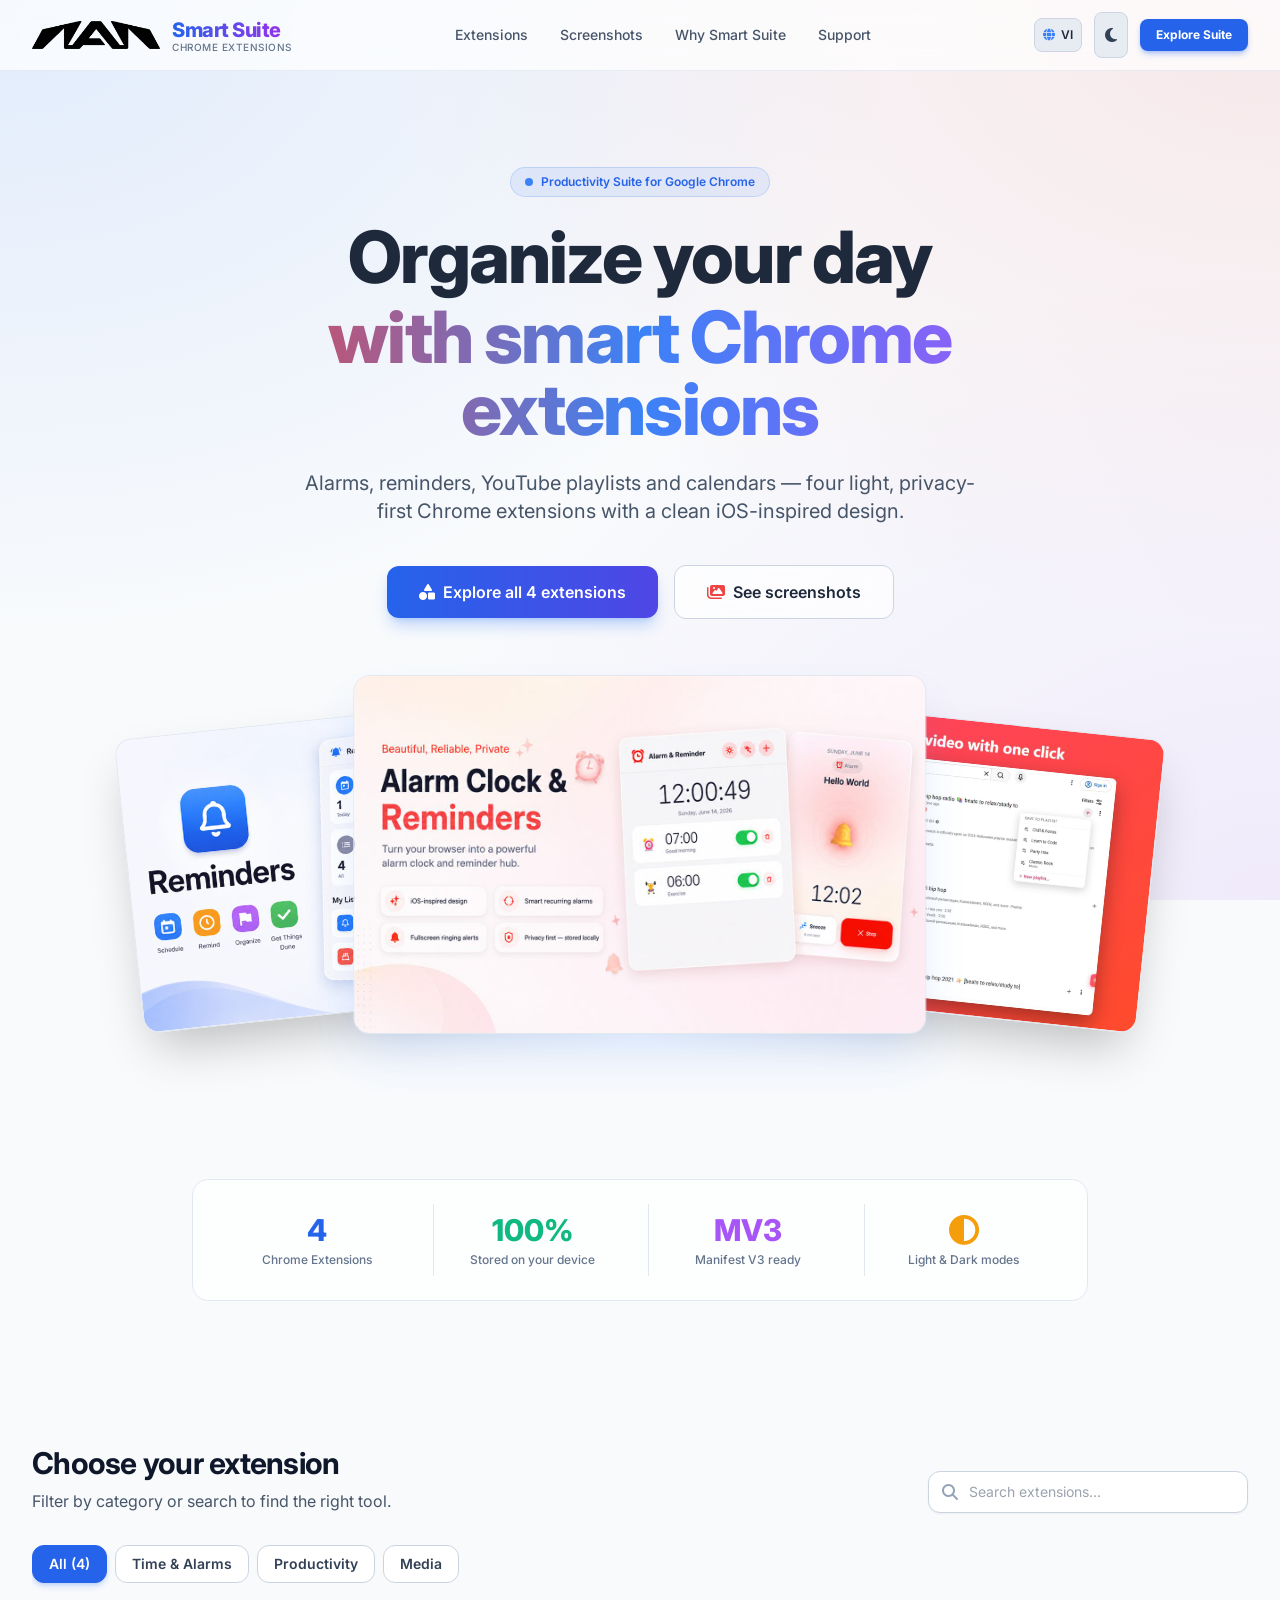
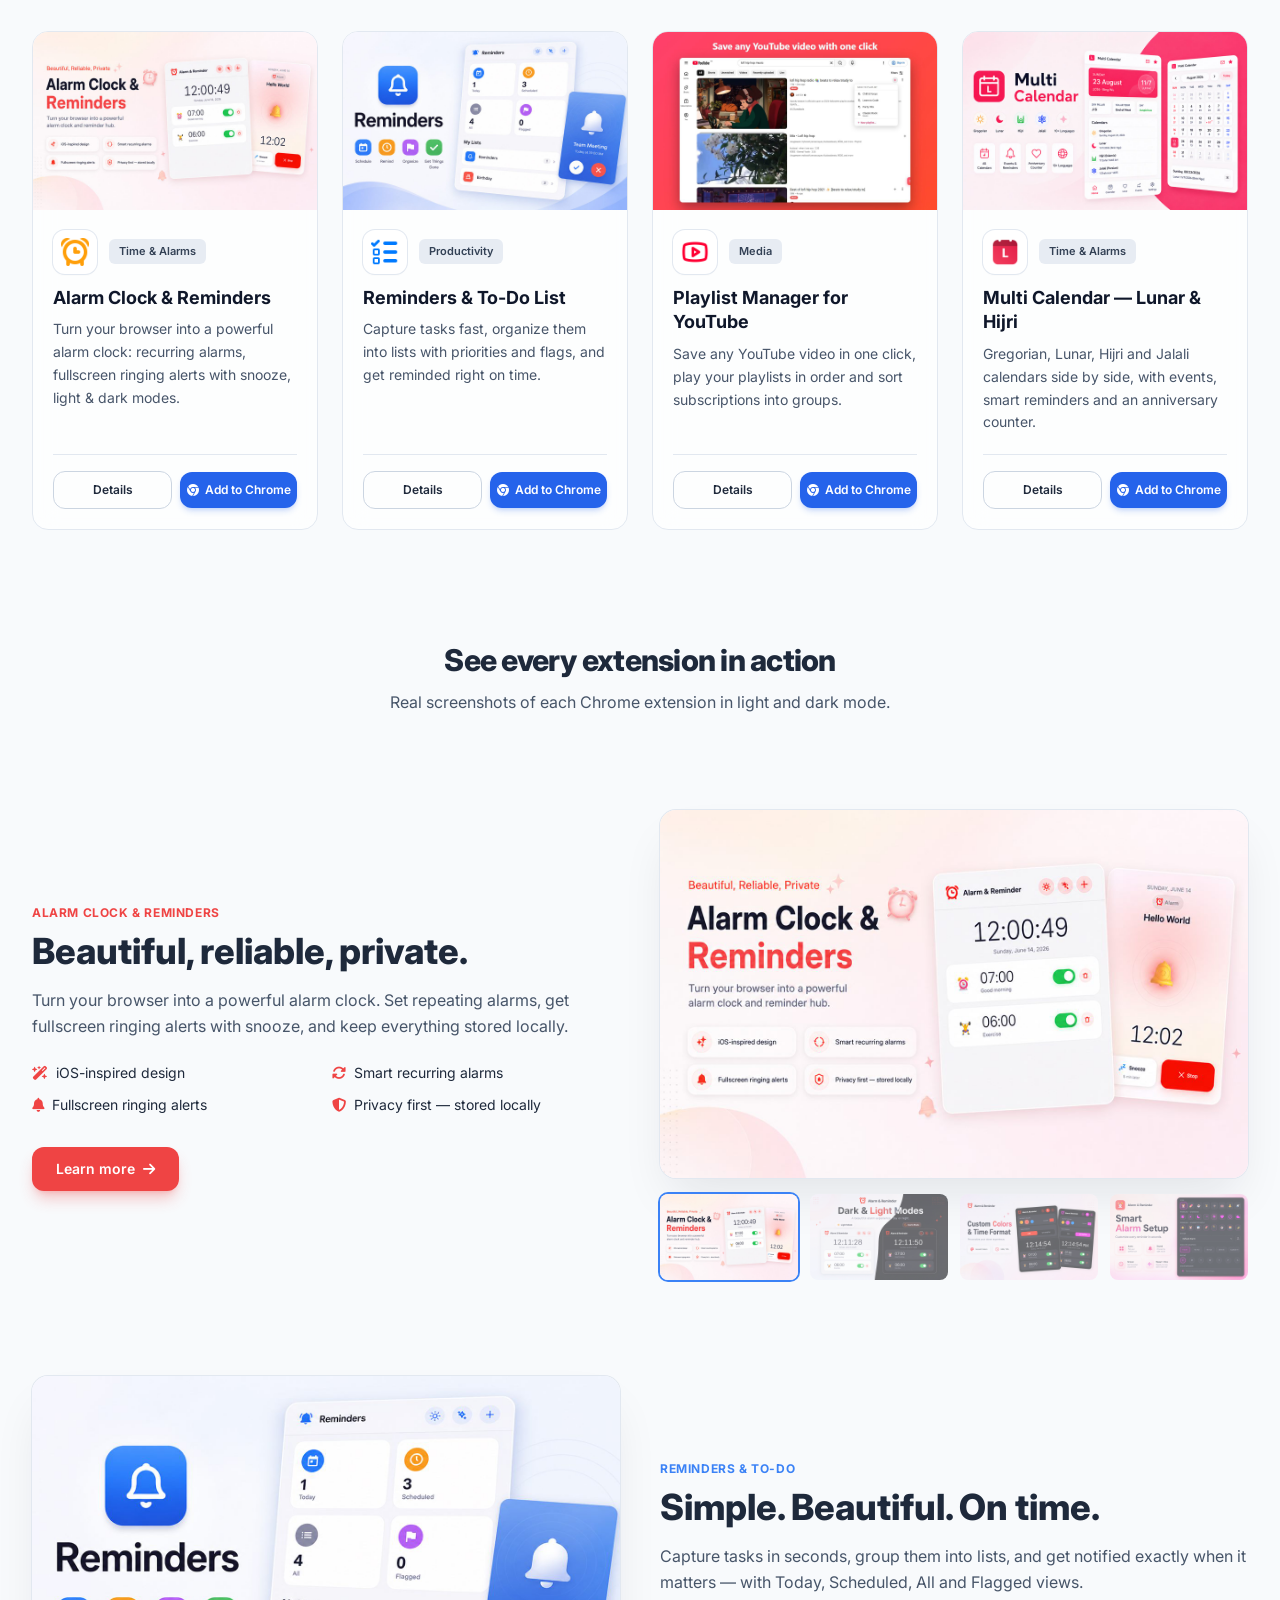
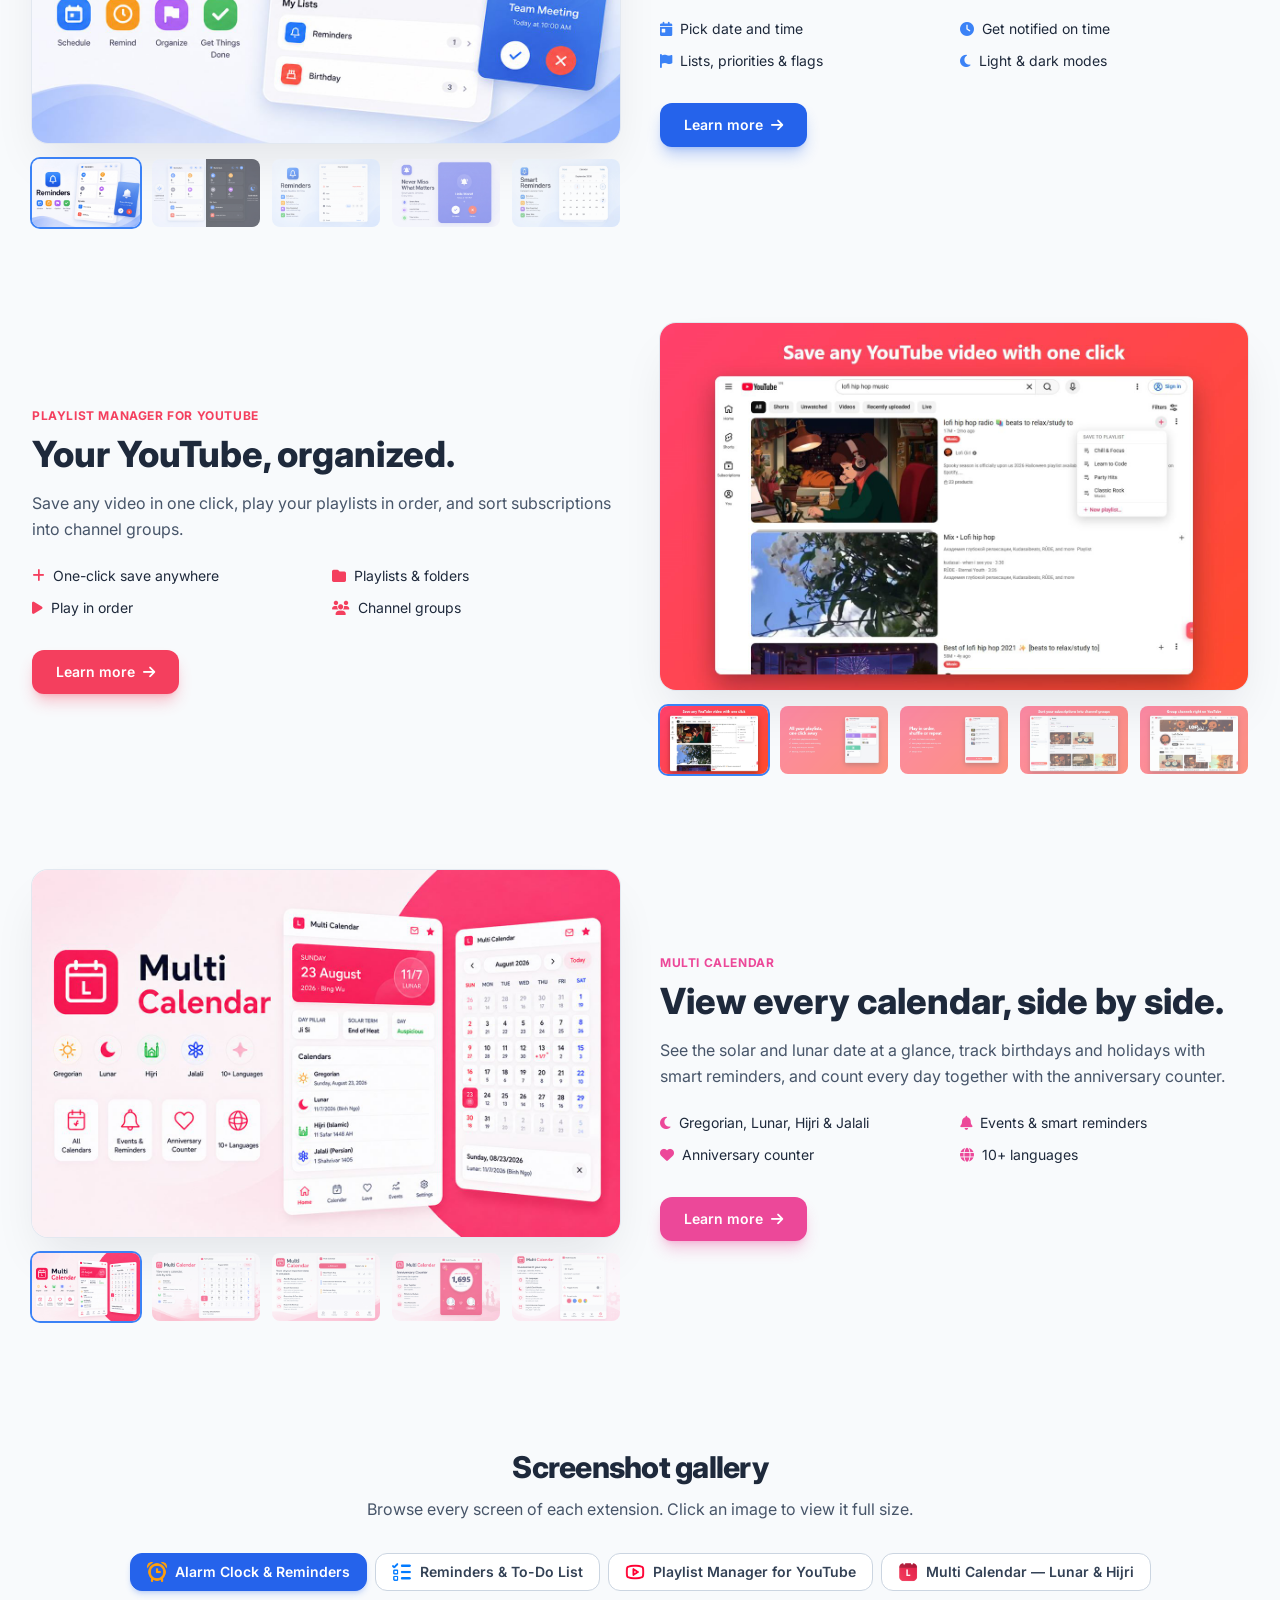
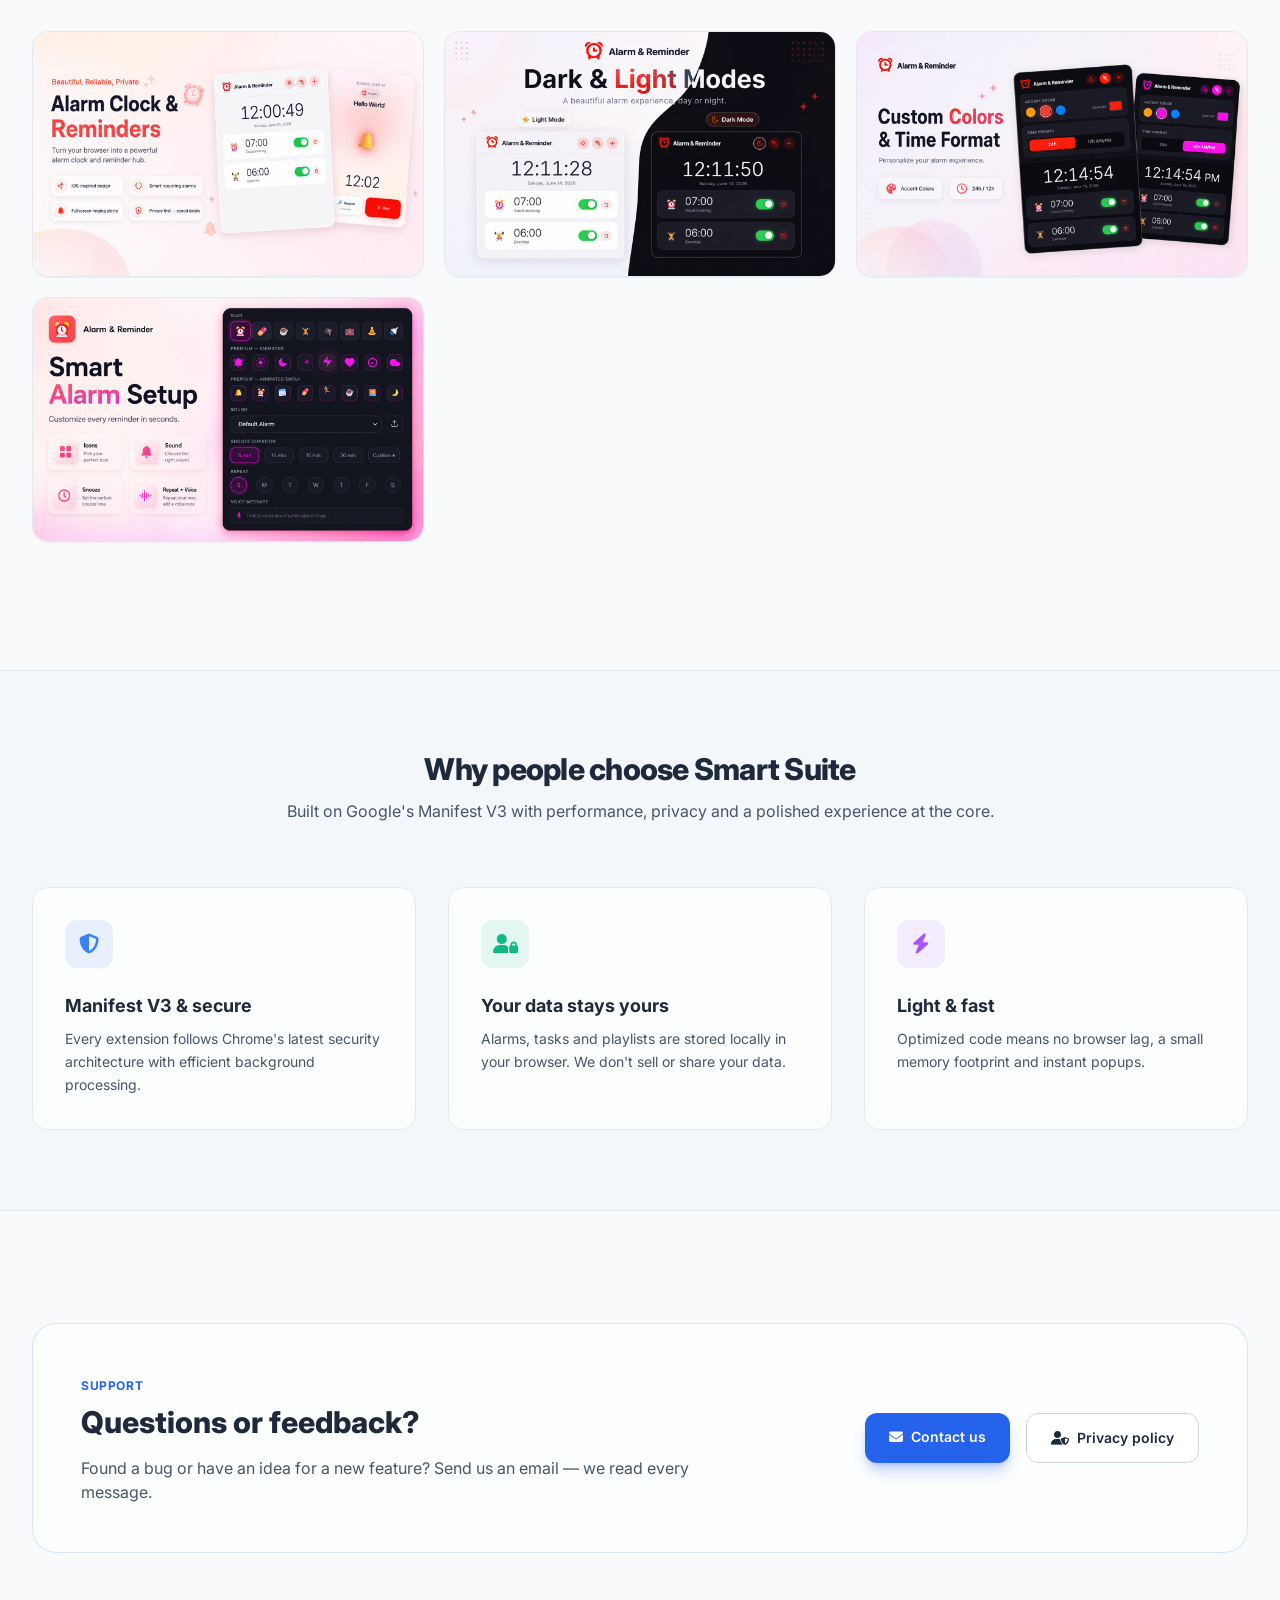
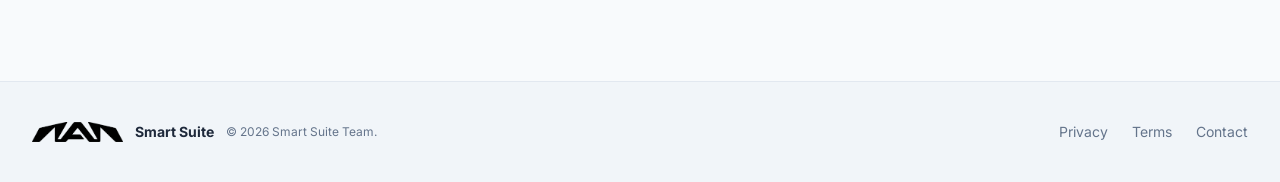
==== commit ce02cdaf: "Use brand logo in header and footer Co-Authored-By: Claude Opus 5.5 <noreply@anthropic.com>" ====
--- a/index.html
+++ b/index.html
@@ -144,9 +144,7 @@
   <header class="sticky top-0 z-40 w-full glass border-b border-slate-200/80 dark:border-slate-800/60">
     <div class="max-w-7xl mx-auto px-4 sm:px-6 lg:px-8 py-3 flex items-center justify-between">
       <a href="#" class="flex items-center gap-3 group">
-        <div class="w-10 h-10 rounded-xl bg-gradient-to-tr from-blue-600 via-indigo-500 to-purple-600 flex items-center justify-center text-white text-lg shadow-lg shadow-blue-500/30 group-hover:scale-105 transition-transform">
-          <i class="fas fa-layer-group"></i>
-        </div>
+        <img src="images/logo-mark.png" width="480" height="105" alt="Smart Suite logo" class="h-6 sm:h-7 w-auto dark:invert group-hover:scale-105 transition-transform">
         <div>
           <span class="text-xl font-extrabold tracking-tight bg-gradient-to-r from-blue-600 to-purple-600 dark:from-blue-400 dark:via-indigo-300 dark:to-purple-400 bg-clip-text text-transparent">Smart Suite</span>
           <span class="block text-[10px] text-slate-500 dark:text-slate-400 font-medium tracking-wider uppercase -mt-1" data-i18n="tagline">Chrome Extensions</span>
@@ -435,7 +433,7 @@
   <footer class="border-t border-slate-200 dark:border-slate-800/80 mt-20 py-10 bg-slate-100 dark:bg-slate-950/80 text-slate-500 dark:text-slate-400 text-sm">
     <div class="max-w-7xl mx-auto px-4 sm:px-6 lg:px-8 flex flex-col md:flex-row justify-between items-center gap-6">
       <div class="flex flex-wrap items-center justify-center gap-3">
-        <div class="w-8 h-8 rounded-lg bg-blue-600 flex items-center justify-center text-white text-sm"><i class="fas fa-layer-group"></i></div>
+        <img src="images/logo-mark.png" width="480" height="105" alt="Smart Suite logo" class="h-5 w-auto dark:invert">
         <span class="font-bold text-slate-800 dark:text-slate-200">Smart Suite</span>
         <span class="text-xs">&copy; 2026 Smart Suite Team.</span>
       </div>
--- a/home.css
+++ b/home.css
@@ -1 +1 @@
-*,:after,:before{--tw-border-spacing-x:0;--tw-border-spacing-y:0;--tw-translate-x:0;--tw-translate-y:0;--tw-rotate:0;--tw-skew-x:0;--tw-skew-y:0;--tw-scale-x:1;--tw-scale-y:1;--tw-pan-x: ;--tw-pan-y: ;--tw-pinch-zoom: ;--tw-scroll-snap-strictness:proximity;--tw-gradient-from-position: ;--tw-gradient-via-position: ;--tw-gradient-to-position: ;--tw-ordinal: ;--tw-slashed-zero: ;--tw-numeric-figure: ;--tw-numeric-spacing: ;--tw-numeric-fraction: ;--tw-ring-inset: ;--tw-ring-offset-width:0px;--tw-ring-offset-color:#fff;--tw-ring-color:rgba(59,130,246,.5);--tw-ring-offset-shadow:0 0 #0000;--tw-ring-shadow:0 0 #0000;--tw-shadow:0 0 #0000;--tw-shadow-colored:0 0 #0000;--tw-blur: ;--tw-brightness: ;--tw-contrast: ;--tw-grayscale: ;--tw-hue-rotate: ;--tw-invert: ;--tw-saturate: ;--tw-sepia: ;--tw-drop-shadow: ;--tw-backdrop-blur: ;--tw-backdrop-brightness: ;--tw-backdrop-contrast: ;--tw-backdrop-grayscale: ;--tw-backdrop-hue-rotate: ;--tw-backdrop-invert: ;--tw-backdrop-opacity: ;--tw-backdrop-saturate: ;--tw-backdrop-sepia: ;--tw-contain-size: ;--tw-contain-layout: ;--tw-contain-paint: ;--tw-contain-style: }::backdrop{--tw-border-spacing-x:0;--tw-border-spacing-y:0;--tw-translate-x:0;--tw-translate-y:0;--tw-rotate:0;--tw-skew-x:0;--tw-skew-y:0;--tw-scale-x:1;--tw-scale-y:1;--tw-pan-x: ;--tw-pan-y: ;--tw-pinch-zoom: ;--tw-scroll-snap-strictness:proximity;--tw-gradient-from-position: ;--tw-gradient-via-position: ;--tw-gradient-to-position: ;--tw-ordinal: ;--tw-slashed-zero: ;--tw-numeric-figure: ;--tw-numeric-spacing: ;--tw-numeric-fraction: ;--tw-ring-inset: ;--tw-ring-offset-width:0px;--tw-ring-offset-color:#fff;--tw-ring-color:rgba(59,130,246,.5);--tw-ring-offset-shadow:0 0 #0000;--tw-ring-shadow:0 0 #0000;--tw-shadow:0 0 #0000;--tw-shadow-colored:0 0 #0000;--tw-blur: ;--tw-brightness: ;--tw-contrast: ;--tw-grayscale: ;--tw-hue-rotate: ;--tw-invert: ;--tw-saturate: ;--tw-sepia: ;--tw-drop-shadow: ;--tw-backdrop-blur: ;--tw-backdrop-brightness: ;--tw-backdrop-contrast: ;--tw-backdrop-grayscale: ;--tw-backdrop-hue-rotate: ;--tw-backdrop-invert: ;--tw-backdrop-opacity: ;--tw-backdrop-saturate: ;--tw-backdrop-sepia: ;--tw-contain-size: ;--tw-contain-layout: ;--tw-contain-paint: ;--tw-contain-style: }/*! tailwindcss v3.4.16 | MIT License | https://tailwindcss.com*/*,:after,:before{box-sizing:border-box;border:0 solid #e5e7eb}:after,:before{--tw-content:""}:host,html{line-height:1.5;-webkit-text-size-adjust:100%;-moz-tab-size:4;-o-tab-size:4;tab-size:4;font-family:Inter,sans-serif;font-feature-settings:normal;font-variation-settings:normal;-webkit-tap-highlight-color:transparent}body{margin:0;line-height:inherit}hr{height:0;color:inherit;border-top-width:1px}abbr:where([title]){-webkit-text-decoration:underline dotted;text-decoration:underline dotted}h1,h2,h3,h4,h5,h6{font-size:inherit;font-weight:inherit}a{color:inherit;text-decoration:inherit}b,strong{font-weight:bolder}code,kbd,pre,samp{font-family:ui-monospace,SFMono-Regular,Menlo,Monaco,Consolas,Liberation Mono,Courier New,monospace;font-feature-settings:normal;font-variation-settings:normal;font-size:1em}small{font-size:80%}sub,sup{font-size:75%;line-height:0;position:relative;vertical-align:baseline}sub{bottom:-.25em}sup{top:-.5em}table{text-indent:0;border-color:inherit;border-collapse:collapse}button,input,optgroup,select,textarea{font-family:inherit;font-feature-settings:inherit;font-variation-settings:inherit;font-size:100%;font-weight:inherit;line-height:inherit;letter-spacing:inherit;color:inherit;margin:0;padding:0}button,select{text-transform:none}button,input:where([type=button]),input:where([type=reset]),input:where([type=submit]){-webkit-appearance:button;background-color:transparent;background-image:none}:-moz-focusring{outline:auto}:-moz-ui-invalid{box-shadow:none}progress{vertical-align:baseline}::-webkit-inner-spin-button,::-webkit-outer-spin-button{height:auto}[type=search]{-webkit-appearance:textfield;outline-offset:-2px}::-webkit-search-decoration{-webkit-appearance:none}::-webkit-file-upload-button{-webkit-appearance:button;font:inherit}summary{display:list-item}blockquote,dd,dl,figure,h1,h2,h3,h4,h5,h6,hr,p,pre{margin:0}fieldset{margin:0}fieldset,legend{padding:0}menu,ol,ul{list-style:none;margin:0;padding:0}dialog{padding:0}textarea{resize:vertical}input::-moz-placeholder,textarea::-moz-placeholder{opacity:1;color:#9ca3af}input::placeholder,textarea::placeholder{opacity:1;color:#9ca3af}[role=button],button{cursor:pointer}:disabled{cursor:default}audio,canvas,embed,iframe,img,object,svg,video{display:block;vertical-align:middle}img,video{max-width:100%;height:auto}[hidden]:where(:not([hidden=until-found])){display:none}.pointer-events-none{pointer-events:none}.fixed{position:fixed}.absolute{position:absolute}.relative{position:relative}.sticky{position:sticky}.inset-0{inset:0}.left-0{left:0}.left-1\/2{left:50%}.left-2{left:.5rem}.left-3\.5{left:.875rem}.right-0{right:0}.right-2{right:.5rem}.right-4{right:1rem}.right-5{right:1.25rem}.top-0{top:0}.top-1\/2{top:50%}.top-10{top:2.5rem}.top-4{top:1rem}.top-5{top:1.25rem}.z-10{z-index:10}.z-40{z-index:40}.z-50{z-index:50}.z-\[60\]{z-index:60}.col-span-full{grid-column:1/-1}.mx-2{margin-left:.5rem;margin-right:.5rem}.mx-auto{margin-left:auto;margin-right:auto}.my-16{margin-top:4rem;margin-bottom:4rem}.-mt-1{margin-top:-.25rem}.mb-1{margin-bottom:.25rem}.mb-10{margin-bottom:2.5rem}.mb-12{margin-bottom:3rem}.mb-14{margin-bottom:3.5rem}.mb-16{margin-bottom:4rem}.mb-2{margin-bottom:.5rem}.mb-3{margin-bottom:.75rem}.mb-4{margin-bottom:1rem}.mb-5{margin-bottom:1.25rem}.mb-6{margin-bottom:1.5rem}.mb-8{margin-bottom:2rem}.mr-2{margin-right:.5rem}.mt-1{margin-top:.25rem}.mt-12{margin-top:3rem}.mt-2{margin-top:.5rem}.mt-20{margin-top:5rem}.mt-3{margin-top:.75rem}.mt-4{margin-top:1rem}.block{display:block}.inline-block{display:inline-block}.flex{display:flex}.inline-flex{display:inline-flex}.grid{display:grid}.hidden{display:none}.aspect-\[16\/10\]{aspect-ratio:16/10}.aspect-\[16\/7\]{aspect-ratio:16/7}.h-10{height:2.5rem}.h-11{height:2.75rem}.h-12{height:3rem}.h-16{height:4rem}.h-2{height:.5rem}.h-5{height:1.25rem}.h-8{height:2rem}.h-9{height:2.25rem}.h-full{height:100%}.max-h-\[80vh\]{max-height:80vh}.max-h-\[90vh\]{max-height:90vh}.min-h-screen{min-height:100vh}.w-10{width:2.5rem}.w-11{width:2.75rem}.w-12{width:3rem}.w-16{width:4rem}.w-2{width:.5rem}.w-28{width:7rem}.w-5{width:1.25rem}.w-8{width:2rem}.w-9{width:2.25rem}.w-\[46\%\]{width:46%}.w-\[56\%\]{width:56%}.w-full{width:100%}.min-w-0{min-width:0}.max-w-2xl{max-width:42rem}.max-w-3xl{max-width:48rem}.max-w-4xl{max-width:56rem}.max-w-5xl{max-width:64rem}.max-w-6xl{max-width:72rem}.max-w-7xl{max-width:80rem}.max-w-xl{max-width:36rem}.flex-1{flex:1 1 0%}.shrink-0{flex-shrink:0}.-translate-x-1\/2{--tw-translate-x:-50%}.-translate-x-1\/2,.-translate-y-1\/2{transform:translate(var(--tw-translate-x),var(--tw-translate-y)) rotate(var(--tw-rotate)) skewX(var(--tw-skew-x)) skewY(var(--tw-skew-y)) scaleX(var(--tw-scale-x)) scaleY(var(--tw-scale-y))}.-translate-y-1\/2{--tw-translate-y:-50%}.-rotate-6{--tw-rotate:-6deg}.-rotate-6,.rotate-6{transform:translate(var(--tw-translate-x),var(--tw-translate-y)) rotate(var(--tw-rotate)) skewX(var(--tw-skew-x)) skewY(var(--tw-skew-y)) scaleX(var(--tw-scale-x)) scaleY(var(--tw-scale-y))}.rotate-6{--tw-rotate:6deg}@keyframes pulse{50%{opacity:.5}}.animate-pulse{animation:pulse 2s cubic-bezier(.4,0,.6,1) infinite}.cursor-pointer{cursor:pointer}.scroll-mt-20{scroll-margin-top:5rem}.grid-cols-1{grid-template-columns:repeat(1,minmax(0,1fr))}.grid-cols-2{grid-template-columns:repeat(2,minmax(0,1fr))}.grid-cols-4{grid-template-columns:repeat(4,minmax(0,1fr))}.grid-cols-5{grid-template-columns:repeat(5,minmax(0,1fr))}.flex-col{flex-direction:column}.flex-wrap{flex-wrap:wrap}.items-start{align-items:flex-start}.items-center{align-items:center}.justify-start{justify-content:flex-start}.justify-end{justify-content:flex-end}.justify-center{justify-content:center}.justify-between{justify-content:space-between}.gap-1\.5{gap:.375rem}.gap-10{gap:2.5rem}.gap-12{gap:3rem}.gap-2{gap:.5rem}.gap-3{gap:.75rem}.gap-4{gap:1rem}.gap-5{gap:1.25rem}.gap-6{gap:1.5rem}.gap-7{gap:1.75rem}.gap-8{gap:2rem}.space-y-2>:not([hidden])~:not([hidden]){--tw-space-y-reverse:0;margin-top:calc(.5rem*(1 - var(--tw-space-y-reverse)));margin-bottom:calc(.5rem*var(--tw-space-y-reverse))}.space-y-24>:not([hidden])~:not([hidden]){--tw-space-y-reverse:0;margin-top:calc(6rem*(1 - var(--tw-space-y-reverse)));margin-bottom:calc(6rem*var(--tw-space-y-reverse))}.space-y-3>:not([hidden])~:not([hidden]){--tw-space-y-reverse:0;margin-top:calc(.75rem*(1 - var(--tw-space-y-reverse)));margin-bottom:calc(.75rem*var(--tw-space-y-reverse))}.overflow-hidden{overflow:hidden}.overflow-x-auto{overflow-x:auto}.overflow-y-auto{overflow-y:auto}.whitespace-nowrap{white-space:nowrap}.rounded{border-radius:.25rem}.rounded-2xl{border-radius:1rem}.rounded-3xl{border-radius:1.5rem}.rounded-full{border-radius:9999px}.rounded-lg{border-radius:.5rem}.rounded-md{border-radius:.375rem}.rounded-xl{border-radius:.75rem}.border{border-width:1px}.border-2{border-width:2px}.border-y{border-top-width:1px}.border-b,.border-y{border-bottom-width:1px}.border-l{border-left-width:1px}.border-t{border-top-width:1px}.border-blue-500{--tw-border-opacity:1;border-color:rgb(59 130 246/var(--tw-border-opacity,1))}.border-blue-500\/20{border-color:rgba(59,130,246,.2)}.border-blue-500\/40{border-color:rgba(59,130,246,.4)}.border-blue-600{--tw-border-opacity:1;border-color:rgb(37 99 235/var(--tw-border-opacity,1))}.border-pink-500\/40{border-color:rgba(236,72,153,.4)}.border-red-500\/40{border-color:rgba(239,68,68,.4)}.border-rose-500\/40{border-color:rgba(244,63,94,.4)}.border-slate-200{--tw-border-opacity:1;border-color:rgb(226 232 240/var(--tw-border-opacity,1))}.border-slate-200\/80{border-color:rgba(226,232,240,.8)}.border-slate-300{--tw-border-opacity:1;border-color:rgb(203 213 225/var(--tw-border-opacity,1))}.border-transparent{border-color:transparent}.bg-blue-500{--tw-bg-opacity:1;background-color:rgb(59 130 246/var(--tw-bg-opacity,1))}.bg-blue-500\/10{background-color:rgba(59,130,246,.1)}.bg-blue-600{--tw-bg-opacity:1;background-color:rgb(37 99 235/var(--tw-bg-opacity,1))}.bg-emerald-500\/10{background-color:rgba(16,185,129,.1)}.bg-pink-500{--tw-bg-opacity:1;background-color:rgb(236 72 153/var(--tw-bg-opacity,1))}.bg-pink-500\/10{background-color:rgba(236,72,153,.1)}.bg-purple-500\/10{background-color:rgba(168,85,247,.1)}.bg-red-500{--tw-bg-opacity:1;background-color:rgb(239 68 68/var(--tw-bg-opacity,1))}.bg-red-500\/10{background-color:rgba(239,68,68,.1)}.bg-rose-500{--tw-bg-opacity:1;background-color:rgb(244 63 94/var(--tw-bg-opacity,1))}.bg-rose-500\/10{background-color:rgba(244,63,94,.1)}.bg-slate-100{--tw-bg-opacity:1;background-color:rgb(241 245 249/var(--tw-bg-opacity,1))}.bg-slate-100\/60{background-color:rgba(241,245,249,.6)}.bg-slate-200{--tw-bg-opacity:1;background-color:rgb(226 232 240/var(--tw-bg-opacity,1))}.bg-slate-200\/80{background-color:rgba(226,232,240,.8)}.bg-slate-50{--tw-bg-opacity:1;background-color:rgb(248 250 252/var(--tw-bg-opacity,1))}.bg-slate-950\/70{background-color:rgba(2,6,23,.7)}.bg-slate-950\/90{background-color:rgba(2,6,23,.9)}.bg-white{--tw-bg-opacity:1;background-color:rgb(255 255 255/var(--tw-bg-opacity,1))}.bg-white\/10{background-color:hsla(0,0%,100%,.1)}.bg-gradient-to-br{background-image:linear-gradient(to bottom right,var(--tw-gradient-stops))}.bg-gradient-to-r{background-image:linear-gradient(to right,var(--tw-gradient-stops))}.bg-gradient-to-tr{background-image:linear-gradient(to top right,var(--tw-gradient-stops))}.from-blue-100\/60{--tw-gradient-from:rgba(219,234,254,.6) var(--tw-gradient-from-position);--tw-gradient-to:rgba(219,234,254,0) var(--tw-gradient-to-position);--tw-gradient-stops:var(--tw-gradient-from),var(--tw-gradient-to)}.from-blue-500{--tw-gradient-from:#3b82f6 var(--tw-gradient-from-position);--tw-gradient-to:rgba(59,130,246,0) var(--tw-gradient-to-position);--tw-gradient-stops:var(--tw-gradient-from),var(--tw-gradient-to)}.from-blue-500\/10{--tw-gradient-from:rgba(59,130,246,.1) var(--tw-gradient-from-position);--tw-gradient-to:rgba(59,130,246,0) var(--tw-gradient-to-position);--tw-gradient-stops:var(--tw-gradient-from),var(--tw-gradient-to)}.from-blue-600{--tw-gradient-from:#2563eb var(--tw-gradient-from-position);--tw-gradient-to:rgba(37,99,235,0) var(--tw-gradient-to-position);--tw-gradient-stops:var(--tw-gradient-from),var(--tw-gradient-to)}.from-pink-500{--tw-gradient-from:#ec4899 var(--tw-gradient-from-position);--tw-gradient-to:rgba(236,72,153,0) var(--tw-gradient-to-position);--tw-gradient-stops:var(--tw-gradient-from),var(--tw-gradient-to)}.from-pink-500\/10{--tw-gradient-from:rgba(236,72,153,.1) var(--tw-gradient-from-position);--tw-gradient-to:rgba(236,72,153,0) var(--tw-gradient-to-position);--tw-gradient-stops:var(--tw-gradient-from),var(--tw-gradient-to)}.from-red-500{--tw-gradient-from:#ef4444 var(--tw-gradient-from-position);--tw-gradient-to:rgba(239,68,68,0) var(--tw-gradient-to-position);--tw-gradient-stops:var(--tw-gradient-from),var(--tw-gradient-to)}.from-red-500\/10{--tw-gradient-from:rgba(239,68,68,.1) var(--tw-gradient-from-position);--tw-gradient-to:rgba(239,68,68,0) var(--tw-gradient-to-position);--tw-gradient-stops:var(--tw-gradient-from),var(--tw-gradient-to)}.from-rose-500{--tw-gradient-from:#f43f5e var(--tw-gradient-from-position);--tw-gradient-to:rgba(244,63,94,0) var(--tw-gradient-to-position);--tw-gradient-stops:var(--tw-gradient-from),var(--tw-gradient-to)}.from-rose-500\/10{--tw-gradient-from:rgba(244,63,94,.1) var(--tw-gradient-from-position);--tw-gradient-to:rgba(244,63,94,0) var(--tw-gradient-to-position);--tw-gradient-stops:var(--tw-gradient-from),var(--tw-gradient-to)}.via-blue-500{--tw-gradient-to:rgba(59,130,246,0) var(--tw-gradient-to-position);--tw-gradient-stops:var(--tw-gradient-from),#3b82f6 var(--tw-gradient-via-position),var(--tw-gradient-to)}.via-indigo-50\/40{--tw-gradient-to:rgba(238,242,255,0) var(--tw-gradient-to-position);--tw-gradient-stops:var(--tw-gradient-from),rgba(238,242,255,.4) var(--tw-gradient-via-position),var(--tw-gradient-to)}.via-indigo-500{--tw-gradient-to:rgba(99,102,241,0) var(--tw-gradient-to-position);--tw-gradient-stops:var(--tw-gradient-from),#6366f1 var(--tw-gradient-via-position),var(--tw-gradient-to)}.to-indigo-500{--tw-gradient-to:#6366f1 var(--tw-gradient-to-position)}.to-indigo-600{--tw-gradient-to:#4f46e5 var(--tw-gradient-to-position)}.to-orange-500{--tw-gradient-to:#f97316 var(--tw-gradient-to-position)}.to-purple-500{--tw-gradient-to:#a855f7 var(--tw-gradient-to-position)}.to-purple-600{--tw-gradient-to:#9333ea var(--tw-gradient-to-position)}.to-red-600{--tw-gradient-to:#dc2626 var(--tw-gradient-to-position)}.to-rose-500{--tw-gradient-to:#f43f5e var(--tw-gradient-to-position)}.to-rose-600{--tw-gradient-to:#e11d48 var(--tw-gradient-to-position)}.to-transparent{--tw-gradient-to:transparent var(--tw-gradient-to-position)}.to-white\/40{--tw-gradient-to:hsla(0,0%,100%,.4) var(--tw-gradient-to-position)}.bg-clip-text{-webkit-background-clip:text;background-clip:text}.object-contain{-o-object-fit:contain;object-fit:contain}.object-cover{-o-object-fit:cover;object-fit:cover}.p-2{padding:.5rem}.p-2\.5{padding:.625rem}.p-3{padding:.75rem}.p-4{padding:1rem}.p-5{padding:1.25rem}.p-6{padding:1.5rem}.p-7{padding:1.75rem}.p-8{padding:2rem}.px-1{padding-left:.25rem;padding-right:.25rem}.px-2\.5{padding-left:.625rem;padding-right:.625rem}.px-3{padding-left:.75rem;padding-right:.75rem}.px-3\.5{padding-left:.875rem;padding-right:.875rem}.px-4{padding-left:1rem;padding-right:1rem}.px-6{padding-left:1.5rem;padding-right:1.5rem}.px-7{padding-left:1.75rem;padding-right:1.75rem}.px-8{padding-left:2rem;padding-right:2rem}.py-0\.5{padding-top:.125rem;padding-bottom:.125rem}.py-1{padding-top:.25rem;padding-bottom:.25rem}.py-1\.5{padding-top:.375rem;padding-bottom:.375rem}.py-10{padding-top:2.5rem;padding-bottom:2.5rem}.py-12{padding-top:3rem;padding-bottom:3rem}.py-16{padding-top:4rem;padding-bottom:4rem}.py-2{padding-top:.5rem;padding-bottom:.5rem}.py-2\.5{padding-top:.625rem;padding-bottom:.625rem}.py-20{padding-top:5rem;padding-bottom:5rem}.py-3{padding-top:.75rem;padding-bottom:.75rem}.py-3\.5{padding-top:.875rem;padding-bottom:.875rem}.py-4{padding-top:1rem;padding-bottom:1rem}.pb-1{padding-bottom:.25rem}.pb-16{padding-bottom:4rem}.pb-4{padding-bottom:1rem}.pl-10{padding-left:2.5rem}.pr-10{padding-right:2.5rem}.pr-4{padding-right:1rem}.pt-16{padding-top:4rem}.pt-4{padding-top:1rem}.pt-6{padding-top:1.5rem}.pt-8{padding-top:2rem}.text-center{text-align:center}.text-2xl{font-size:1.5rem;line-height:2rem}.text-3xl{font-size:1.875rem;line-height:2.25rem}.text-4xl{font-size:2.25rem;line-height:2.5rem}.text-5xl{font-size:3rem;line-height:1}.text-6xl{font-size:3.75rem;line-height:1}.text-\[10px\]{font-size:10px}.text-\[11px\]{font-size:11px}.text-\[9px\]{font-size:9px}.text-base{font-size:1rem;line-height:1.5rem}.text-lg{font-size:1.125rem;line-height:1.75rem}.text-sm{font-size:.875rem;line-height:1.25rem}.text-xl{font-size:1.25rem;line-height:1.75rem}.text-xs{font-size:.75rem;line-height:1rem}.font-bold{font-weight:700}.font-extrabold{font-weight:800}.font-medium{font-weight:500}.font-semibold{font-weight:600}.uppercase{text-transform:uppercase}.leading-relaxed{line-height:1.625}.leading-snug{line-height:1.375}.leading-tight{line-height:1.25}.tracking-tight{letter-spacing:-.025em}.tracking-wider{letter-spacing:.05em}.text-amber-400{--tw-text-opacity:1;color:rgb(251 191 36/var(--tw-text-opacity,1))}.text-amber-500{--tw-text-opacity:1;color:rgb(245 158 11/var(--tw-text-opacity,1))}.text-blue-500{--tw-text-opacity:1;color:rgb(59 130 246/var(--tw-text-opacity,1))}.text-blue-600{--tw-text-opacity:1;color:rgb(37 99 235/var(--tw-text-opacity,1))}.text-emerald-500{--tw-text-opacity:1;color:rgb(16 185 129/var(--tw-text-opacity,1))}.text-pink-500{--tw-text-opacity:1;color:rgb(236 72 153/var(--tw-text-opacity,1))}.text-purple-500{--tw-text-opacity:1;color:rgb(168 85 247/var(--tw-text-opacity,1))}.text-red-500{--tw-text-opacity:1;color:rgb(239 68 68/var(--tw-text-opacity,1))}.text-rose-500{--tw-text-opacity:1;color:rgb(244 63 94/var(--tw-text-opacity,1))}.text-slate-300{--tw-text-opacity:1;color:rgb(203 213 225/var(--tw-text-opacity,1))}.text-slate-400{--tw-text-opacity:1;color:rgb(148 163 184/var(--tw-text-opacity,1))}.text-slate-500{--tw-text-opacity:1;color:rgb(100 116 139/var(--tw-text-opacity,1))}.text-slate-600{--tw-text-opacity:1;color:rgb(71 85 105/var(--tw-text-opacity,1))}.text-slate-700{--tw-text-opacity:1;color:rgb(51 65 85/var(--tw-text-opacity,1))}.text-slate-800{--tw-text-opacity:1;color:rgb(30 41 59/var(--tw-text-opacity,1))}.text-slate-900{--tw-text-opacity:1;color:rgb(15 23 42/var(--tw-text-opacity,1))}.text-transparent{color:transparent}.text-white{--tw-text-opacity:1;color:rgb(255 255 255/var(--tw-text-opacity,1))}.opacity-100{opacity:1}.opacity-60{opacity:.6}.opacity-90{opacity:.9}.shadow-2xl{--tw-shadow:0 25px 50px -12px rgba(0,0,0,.25);--tw-shadow-colored:0 25px 50px -12px var(--tw-shadow-color)}.shadow-2xl,.shadow-lg{box-shadow:var(--tw-ring-offset-shadow,0 0 #0000),var(--tw-ring-shadow,0 0 #0000),var(--tw-shadow)}.shadow-lg{--tw-shadow:0 10px 15px -3px rgba(0,0,0,.1),0 4px 6px -4px rgba(0,0,0,.1);--tw-shadow-colored:0 10px 15px -3px var(--tw-shadow-color),0 4px 6px -4px var(--tw-shadow-color)}.shadow-md{--tw-shadow:0 4px 6px -1px rgba(0,0,0,.1),0 2px 4px -2px rgba(0,0,0,.1);--tw-shadow-colored:0 4px 6px -1px var(--tw-shadow-color),0 2px 4px -2px var(--tw-shadow-color)}.shadow-md,.shadow-sm{box-shadow:var(--tw-ring-offset-shadow,0 0 #0000),var(--tw-ring-shadow,0 0 #0000),var(--tw-shadow)}.shadow-sm{--tw-shadow:0 1px 2px 0 rgba(0,0,0,.05);--tw-shadow-colored:0 1px 2px 0 var(--tw-shadow-color)}.shadow-xl{--tw-shadow:0 20px 25px -5px rgba(0,0,0,.1),0 8px 10px -6px rgba(0,0,0,.1);--tw-shadow-colored:0 20px 25px -5px var(--tw-shadow-color),0 8px 10px -6px var(--tw-shadow-color);box-shadow:var(--tw-ring-offset-shadow,0 0 #0000),var(--tw-ring-shadow,0 0 #0000),var(--tw-shadow)}.shadow-blue-500\/20{--tw-shadow-color:rgba(59,130,246,.2);--tw-shadow:var(--tw-shadow-colored)}.shadow-blue-500\/30{--tw-shadow-color:rgba(59,130,246,.3);--tw-shadow:var(--tw-shadow-colored)}.shadow-blue-600\/20{--tw-shadow-color:rgba(37,99,235,.2);--tw-shadow:var(--tw-shadow-colored)}.shadow-blue-600\/30{--tw-shadow-color:rgba(37,99,235,.3);--tw-shadow:var(--tw-shadow-colored)}.shadow-pink-500\/30{--tw-shadow-color:rgba(236,72,153,.3);--tw-shadow:var(--tw-shadow-colored)}.shadow-red-500\/30{--tw-shadow-color:rgba(239,68,68,.3);--tw-shadow:var(--tw-shadow-colored)}.shadow-rose-500\/30{--tw-shadow-color:rgba(244,63,94,.3);--tw-shadow:var(--tw-shadow-colored)}.shadow-slate-900\/10{--tw-shadow-color:rgba(15,23,42,.1);--tw-shadow:var(--tw-shadow-colored)}.ring{--tw-ring-offset-shadow:var(--tw-ring-inset) 0 0 0 var(--tw-ring-offset-width) var(--tw-ring-offset-color);--tw-ring-shadow:var(--tw-ring-inset) 0 0 0 calc(3px + var(--tw-ring-offset-width)) var(--tw-ring-color)}.ring,.ring-1{box-shadow:var(--tw-ring-offset-shadow),var(--tw-ring-shadow),var(--tw-shadow,0 0 #0000)}.ring-1{--tw-ring-offset-shadow:var(--tw-ring-inset) 0 0 0 var(--tw-ring-offset-width) var(--tw-ring-offset-color);--tw-ring-shadow:var(--tw-ring-inset) 0 0 0 calc(1px + var(--tw-ring-offset-width)) var(--tw-ring-color)}.ring-2{--tw-ring-offset-shadow:var(--tw-ring-inset) 0 0 0 var(--tw-ring-offset-width) var(--tw-ring-offset-color);--tw-ring-shadow:var(--tw-ring-inset) 0 0 0 calc(2px + var(--tw-ring-offset-width)) var(--tw-ring-color);box-shadow:var(--tw-ring-offset-shadow),var(--tw-ring-shadow),var(--tw-shadow,0 0 #0000)}.ring-blue-500{--tw-ring-opacity:1;--tw-ring-color:rgb(59 130 246/var(--tw-ring-opacity,1))}.ring-slate-200{--tw-ring-opacity:1;--tw-ring-color:rgb(226 232 240/var(--tw-ring-opacity,1))}.ring-transparent{--tw-ring-color:transparent}.filter{filter:var(--tw-blur) var(--tw-brightness) var(--tw-contrast) var(--tw-grayscale) var(--tw-hue-rotate) var(--tw-invert) var(--tw-saturate) var(--tw-sepia) var(--tw-drop-shadow)}.backdrop-blur-md{--tw-backdrop-blur:blur(12px)}.backdrop-blur-md,.backdrop-blur-sm{-webkit-backdrop-filter:var(--tw-backdrop-blur) var(--tw-backdrop-brightness) var(--tw-backdrop-contrast) var(--tw-backdrop-grayscale) var(--tw-backdrop-hue-rotate) var(--tw-backdrop-invert) var(--tw-backdrop-opacity) var(--tw-backdrop-saturate) var(--tw-backdrop-sepia);backdrop-filter:var(--tw-backdrop-blur) var(--tw-backdrop-brightness) var(--tw-backdrop-contrast) var(--tw-backdrop-grayscale) var(--tw-backdrop-hue-rotate) var(--tw-backdrop-invert) var(--tw-backdrop-opacity) var(--tw-backdrop-saturate) var(--tw-backdrop-sepia)}.backdrop-blur-sm{--tw-backdrop-blur:blur(4px)}.transition-all{transition-property:all;transition-timing-function:cubic-bezier(.4,0,.2,1);transition-duration:.15s}.transition-colors{transition-property:color,background-color,border-color,text-decoration-color,fill,stroke;transition-timing-function:cubic-bezier(.4,0,.2,1);transition-duration:.15s}.transition-transform{transition-property:transform;transition-timing-function:cubic-bezier(.4,0,.2,1);transition-duration:.15s}.duration-300{transition-duration:.3s}.duration-500{transition-duration:.5s}html{scroll-behavior:smooth}body{font-family:Inter,sans-serif}.glass{background:hsla(0,0%,100%,.7);backdrop-filter:blur(12px);-webkit-backdrop-filter:blur(12px)}.dark .glass{background:hsla(0,0%,100%,.04)}.bg-mesh{background-image:radial-gradient(at 0 0,rgba(59,130,246,.12) 0,transparent 50%),radial-gradient(at 100% 0,rgba(239,68,68,.1) 0,transparent 50%),radial-gradient(at 100% 100%,rgba(147,51,234,.08) 0,transparent 50%);background-attachment:fixed}.dark .bg-mesh{background-image:radial-gradient(at 0 0,rgba(59,130,246,.2) 0,transparent 50%),radial-gradient(at 100% 0,rgba(239,68,68,.16) 0,transparent 50%),radial-gradient(at 100% 100%,rgba(147,51,234,.15) 0,transparent 50%),radial-gradient(at 0 100%,rgba(16,185,129,.12) 0,transparent 50%)}.card-hover{transition:all .3s cubic-bezier(.4,0,.2,1)}.card-hover:hover{transform:translateY(-5px);box-shadow:0 20px 30px -10px rgba(59,130,246,.25)}.scrollbar-none::-webkit-scrollbar{display:none}.scrollbar-none{scrollbar-width:none}.fan img{transition:transform .4s cubic-bezier(.4,0,.2,1)}.fan:hover .fan-left{transform:translateX(-24px) rotate(-8deg)}.fan:hover .fan-right{transform:translateX(24px) rotate(8deg)}details>summary{list-style:none}details>summary::-webkit-details-marker{display:none}details[open] .faq-chevron{transform:rotate(180deg)}.selection\:bg-blue-500 ::-moz-selection{--tw-bg-opacity:1;background-color:rgb(59 130 246/var(--tw-bg-opacity,1))}.selection\:bg-blue-500 ::selection{--tw-bg-opacity:1;background-color:rgb(59 130 246/var(--tw-bg-opacity,1))}.selection\:text-white ::-moz-selection{--tw-text-opacity:1;color:rgb(255 255 255/var(--tw-text-opacity,1))}.selection\:text-white ::selection{--tw-text-opacity:1;color:rgb(255 255 255/var(--tw-text-opacity,1))}.selection\:bg-blue-500::-moz-selection{--tw-bg-opacity:1;background-color:rgb(59 130 246/var(--tw-bg-opacity,1))}.selection\:bg-blue-500::selection{--tw-bg-opacity:1;background-color:rgb(59 130 246/var(--tw-bg-opacity,1))}.selection\:text-white::-moz-selection{--tw-text-opacity:1;color:rgb(255 255 255/var(--tw-text-opacity,1))}.selection\:text-white::selection{--tw-text-opacity:1;color:rgb(255 255 255/var(--tw-text-opacity,1))}.hover\:scale-105:hover{--tw-scale-x:1.05;--tw-scale-y:1.05;transform:translate(var(--tw-translate-x),var(--tw-translate-y)) rotate(var(--tw-rotate)) skewX(var(--tw-skew-x)) skewY(var(--tw-skew-y)) scaleX(var(--tw-scale-x)) scaleY(var(--tw-scale-y))}.hover\:border-blue-500:hover{--tw-border-opacity:1;border-color:rgb(59 130 246/var(--tw-border-opacity,1))}.hover\:bg-blue-500:hover{--tw-bg-opacity:1;background-color:rgb(59 130 246/var(--tw-bg-opacity,1))}.hover\:bg-pink-400:hover{--tw-bg-opacity:1;background-color:rgb(244 114 182/var(--tw-bg-opacity,1))}.hover\:bg-red-400:hover{--tw-bg-opacity:1;background-color:rgb(248 113 113/var(--tw-bg-opacity,1))}.hover\:bg-rose-400:hover{--tw-bg-opacity:1;background-color:rgb(251 113 133/var(--tw-bg-opacity,1))}.hover\:bg-slate-100:hover{--tw-bg-opacity:1;background-color:rgb(241 245 249/var(--tw-bg-opacity,1))}.hover\:bg-slate-200:hover{--tw-bg-opacity:1;background-color:rgb(226 232 240/var(--tw-bg-opacity,1))}.hover\:bg-slate-200\/80:hover{background-color:rgba(226,232,240,.8)}.hover\:bg-white\/20:hover{background-color:hsla(0,0%,100%,.2)}.hover\:from-blue-500:hover{--tw-gradient-from:#3b82f6 var(--tw-gradient-from-position);--tw-gradient-to:rgba(59,130,246,0) var(--tw-gradient-to-position);--tw-gradient-stops:var(--tw-gradient-from),var(--tw-gradient-to)}.hover\:to-indigo-500:hover{--tw-gradient-to:#6366f1 var(--tw-gradient-to-position)}.hover\:text-blue-500:hover{--tw-text-opacity:1;color:rgb(59 130 246/var(--tw-text-opacity,1))}.hover\:text-blue-600:hover{--tw-text-opacity:1;color:rgb(37 99 235/var(--tw-text-opacity,1))}.hover\:text-slate-900:hover{--tw-text-opacity:1;color:rgb(15 23 42/var(--tw-text-opacity,1))}.hover\:opacity-100:hover{opacity:1}.hover\:shadow-xl:hover{--tw-shadow:0 20px 25px -5px rgba(0,0,0,.1),0 8px 10px -6px rgba(0,0,0,.1);--tw-shadow-colored:0 20px 25px -5px var(--tw-shadow-color),0 8px 10px -6px var(--tw-shadow-color);box-shadow:var(--tw-ring-offset-shadow,0 0 #0000),var(--tw-ring-shadow,0 0 #0000),var(--tw-shadow)}.hover\:ring-2:hover{--tw-ring-offset-shadow:var(--tw-ring-inset) 0 0 0 var(--tw-ring-offset-width) var(--tw-ring-offset-color);--tw-ring-shadow:var(--tw-ring-inset) 0 0 0 calc(2px + var(--tw-ring-offset-width)) var(--tw-ring-color);box-shadow:var(--tw-ring-offset-shadow),var(--tw-ring-shadow),var(--tw-shadow,0 0 #0000)}.hover\:ring-blue-500:hover{--tw-ring-opacity:1;--tw-ring-color:rgb(59 130 246/var(--tw-ring-opacity,1))}.focus\:border-blue-500:focus{--tw-border-opacity:1;border-color:rgb(59 130 246/var(--tw-border-opacity,1))}.focus\:outline-none:focus{outline:2px solid transparent;outline-offset:2px}.group:hover .group-hover\:scale-105{--tw-scale-x:1.05;--tw-scale-y:1.05;transform:translate(var(--tw-translate-x),var(--tw-translate-y)) rotate(var(--tw-rotate)) skewX(var(--tw-skew-x)) skewY(var(--tw-skew-y)) scaleX(var(--tw-scale-x)) scaleY(var(--tw-scale-y))}.dark\:inline:is(.dark *){display:inline}.dark\:hidden:is(.dark *){display:none}.dark\:border-slate-700:is(.dark *){--tw-border-opacity:1;border-color:rgb(51 65 85/var(--tw-border-opacity,1))}.dark\:border-slate-800:is(.dark *){--tw-border-opacity:1;border-color:rgb(30 41 59/var(--tw-border-opacity,1))}.dark\:border-slate-800\/60:is(.dark *){border-color:rgba(30,41,59,.6)}.dark\:border-slate-800\/80:is(.dark *){border-color:rgba(30,41,59,.8)}.dark\:bg-slate-800:is(.dark *){--tw-bg-opacity:1;background-color:rgb(30 41 59/var(--tw-bg-opacity,1))}.dark\:bg-slate-800\/80:is(.dark *){background-color:rgba(30,41,59,.8)}.dark\:bg-slate-900:is(.dark *){--tw-bg-opacity:1;background-color:rgb(15 23 42/var(--tw-bg-opacity,1))}.dark\:bg-slate-900\/40:is(.dark *){background-color:rgba(15,23,42,.4)}.dark\:bg-slate-900\/60:is(.dark *){background-color:rgba(15,23,42,.6)}.dark\:bg-slate-900\/80:is(.dark *){background-color:rgba(15,23,42,.8)}.dark\:bg-slate-950:is(.dark *){--tw-bg-opacity:1;background-color:rgb(2 6 23/var(--tw-bg-opacity,1))}.dark\:bg-slate-950\/80:is(.dark *){background-color:rgba(2,6,23,.8)}.dark\:from-blue-400:is(.dark *){--tw-gradient-from:#60a5fa var(--tw-gradient-from-position);--tw-gradient-to:rgba(96,165,250,0) var(--tw-gradient-to-position);--tw-gradient-stops:var(--tw-gradient-from),var(--tw-gradient-to)}.dark\:from-blue-900\/20:is(.dark *){--tw-gradient-from:rgba(30,58,138,.2) var(--tw-gradient-from-position);--tw-gradient-to:rgba(30,58,138,0) var(--tw-gradient-to-position);--tw-gradient-stops:var(--tw-gradient-from),var(--tw-gradient-to)}.dark\:via-indigo-300:is(.dark *){--tw-gradient-to:rgba(165,180,252,0) var(--tw-gradient-to-position);--tw-gradient-stops:var(--tw-gradient-from),#a5b4fc var(--tw-gradient-via-position),var(--tw-gradient-to)}.dark\:via-indigo-900\/10:is(.dark *){--tw-gradient-to:rgba(49,46,129,0) var(--tw-gradient-to-position);--tw-gradient-stops:var(--tw-gradient-from),rgba(49,46,129,.1) var(--tw-gradient-via-position),var(--tw-gradient-to)}.dark\:to-purple-400:is(.dark *){--tw-gradient-to:#c084fc var(--tw-gradient-to-position)}.dark\:to-slate-900\/40:is(.dark *){--tw-gradient-to:rgba(15,23,42,.4) var(--tw-gradient-to-position)}.dark\:text-blue-400:is(.dark *){--tw-text-opacity:1;color:rgb(96 165 250/var(--tw-text-opacity,1))}.dark\:text-slate-100:is(.dark *){--tw-text-opacity:1;color:rgb(241 245 249/var(--tw-text-opacity,1))}.dark\:text-slate-200:is(.dark *){--tw-text-opacity:1;color:rgb(226 232 240/var(--tw-text-opacity,1))}.dark\:text-slate-300:is(.dark *){--tw-text-opacity:1;color:rgb(203 213 225/var(--tw-text-opacity,1))}.dark\:text-slate-400:is(.dark *){--tw-text-opacity:1;color:rgb(148 163 184/var(--tw-text-opacity,1))}.dark\:ring-slate-700:is(.dark *){--tw-ring-opacity:1;--tw-ring-color:rgb(51 65 85/var(--tw-ring-opacity,1))}.dark\:ring-slate-800:is(.dark *){--tw-ring-opacity:1;--tw-ring-color:rgb(30 41 59/var(--tw-ring-opacity,1))}.dark\:hover\:bg-slate-800:hover:is(.dark *){--tw-bg-opacity:1;background-color:rgb(30 41 59/var(--tw-bg-opacity,1))}.dark\:hover\:bg-slate-800\/80:hover:is(.dark *){background-color:rgba(30,41,59,.8)}.dark\:hover\:text-blue-400:hover:is(.dark *){--tw-text-opacity:1;color:rgb(96 165 250/var(--tw-text-opacity,1))}.dark\:hover\:text-white:hover:is(.dark *){--tw-text-opacity:1;color:rgb(255 255 255/var(--tw-text-opacity,1))}@media (min-width:640px){.sm\:left-6{left:1.5rem}.sm\:right-6{right:1.5rem}.sm\:block{display:block}.sm\:inline-flex{display:inline-flex}.sm\:hidden{display:none}.sm\:w-auto{width:auto}.sm\:grid-cols-2{grid-template-columns:repeat(2,minmax(0,1fr))}.sm\:flex-row{flex-direction:row}.sm\:justify-center{justify-content:center}.sm\:gap-3{gap:.75rem}.sm\:gap-4{gap:1rem}.sm\:p-10{padding:2.5rem}.sm\:p-8{padding:2rem}.sm\:px-6{padding-left:1.5rem;padding-right:1.5rem}.sm\:text-2xl{font-size:1.5rem;line-height:2rem}.sm\:text-5xl{font-size:3rem;line-height:1}.sm\:text-6xl{font-size:3.75rem;line-height:1}.sm\:text-base{font-size:1rem;line-height:1.5rem}.sm\:text-lg{font-size:1.125rem;line-height:1.75rem}.sm\:text-sm{font-size:.875rem;line-height:1.25rem}.sm\:text-xl{font-size:1.25rem;line-height:1.75rem}}@media (min-width:768px){.md\:mb-12{margin-bottom:3rem}.md\:flex{display:flex}.md\:w-80{width:20rem}.md\:w-auto{width:auto}.md\:grid-cols-2{grid-template-columns:repeat(2,minmax(0,1fr))}.md\:grid-cols-3{grid-template-columns:repeat(3,minmax(0,1fr))}.md\:grid-cols-4{grid-template-columns:repeat(4,minmax(0,1fr))}.md\:flex-row{flex-direction:row}.md\:items-end{align-items:flex-end}.md\:border-l{border-left-width:1px}.md\:p-12{padding:3rem}.md\:py-20{padding-top:5rem;padding-bottom:5rem}.md\:pb-24{padding-bottom:6rem}.md\:pt-24{padding-top:6rem}.md\:text-3xl{font-size:1.875rem;line-height:2.25rem}.md\:text-4xl{font-size:2.25rem;line-height:2.5rem}.md\:text-7xl{font-size:4.5rem;line-height:1}}@media (min-width:1024px){.lg\:order-1{order:1}.lg\:order-2{order:2}.lg\:grid-cols-2{grid-template-columns:repeat(2,minmax(0,1fr))}.lg\:grid-cols-3{grid-template-columns:repeat(3,minmax(0,1fr))}.lg\:grid-cols-4{grid-template-columns:repeat(4,minmax(0,1fr))}.lg\:px-8{padding-left:2rem;padding-right:2rem}.lg\:text-6xl{font-size:3.75rem;line-height:1}}+*,:after,:before{--tw-border-spacing-x:0;--tw-border-spacing-y:0;--tw-translate-x:0;--tw-translate-y:0;--tw-rotate:0;--tw-skew-x:0;--tw-skew-y:0;--tw-scale-x:1;--tw-scale-y:1;--tw-pan-x: ;--tw-pan-y: ;--tw-pinch-zoom: ;--tw-scroll-snap-strictness:proximity;--tw-gradient-from-position: ;--tw-gradient-via-position: ;--tw-gradient-to-position: ;--tw-ordinal: ;--tw-slashed-zero: ;--tw-numeric-figure: ;--tw-numeric-spacing: ;--tw-numeric-fraction: ;--tw-ring-inset: ;--tw-ring-offset-width:0px;--tw-ring-offset-color:#fff;--tw-ring-color:rgba(59,130,246,.5);--tw-ring-offset-shadow:0 0 #0000;--tw-ring-shadow:0 0 #0000;--tw-shadow:0 0 #0000;--tw-shadow-colored:0 0 #0000;--tw-blur: ;--tw-brightness: ;--tw-contrast: ;--tw-grayscale: ;--tw-hue-rotate: ;--tw-invert: ;--tw-saturate: ;--tw-sepia: ;--tw-drop-shadow: ;--tw-backdrop-blur: ;--tw-backdrop-brightness: ;--tw-backdrop-contrast: ;--tw-backdrop-grayscale: ;--tw-backdrop-hue-rotate: ;--tw-backdrop-invert: ;--tw-backdrop-opacity: ;--tw-backdrop-saturate: ;--tw-backdrop-sepia: ;--tw-contain-size: ;--tw-contain-layout: ;--tw-contain-paint: ;--tw-contain-style: }::backdrop{--tw-border-spacing-x:0;--tw-border-spacing-y:0;--tw-translate-x:0;--tw-translate-y:0;--tw-rotate:0;--tw-skew-x:0;--tw-skew-y:0;--tw-scale-x:1;--tw-scale-y:1;--tw-pan-x: ;--tw-pan-y: ;--tw-pinch-zoom: ;--tw-scroll-snap-strictness:proximity;--tw-gradient-from-position: ;--tw-gradient-via-position: ;--tw-gradient-to-position: ;--tw-ordinal: ;--tw-slashed-zero: ;--tw-numeric-figure: ;--tw-numeric-spacing: ;--tw-numeric-fraction: ;--tw-ring-inset: ;--tw-ring-offset-width:0px;--tw-ring-offset-color:#fff;--tw-ring-color:rgba(59,130,246,.5);--tw-ring-offset-shadow:0 0 #0000;--tw-ring-shadow:0 0 #0000;--tw-shadow:0 0 #0000;--tw-shadow-colored:0 0 #0000;--tw-blur: ;--tw-brightness: ;--tw-contrast: ;--tw-grayscale: ;--tw-hue-rotate: ;--tw-invert: ;--tw-saturate: ;--tw-sepia: ;--tw-drop-shadow: ;--tw-backdrop-blur: ;--tw-backdrop-brightness: ;--tw-backdrop-contrast: ;--tw-backdrop-grayscale: ;--tw-backdrop-hue-rotate: ;--tw-backdrop-invert: ;--tw-backdrop-opacity: ;--tw-backdrop-saturate: ;--tw-backdrop-sepia: ;--tw-contain-size: ;--tw-contain-layout: ;--tw-contain-paint: ;--tw-contain-style: }/*! tailwindcss v3.4.16 | MIT License | https://tailwindcss.com*/*,:after,:before{box-sizing:border-box;border:0 solid #e5e7eb}:after,:before{--tw-content:""}:host,html{line-height:1.5;-webkit-text-size-adjust:100%;-moz-tab-size:4;-o-tab-size:4;tab-size:4;font-family:Inter,sans-serif;font-feature-settings:normal;font-variation-settings:normal;-webkit-tap-highlight-color:transparent}body{margin:0;line-height:inherit}hr{height:0;color:inherit;border-top-width:1px}abbr:where([title]){-webkit-text-decoration:underline dotted;text-decoration:underline dotted}h1,h2,h3,h4,h5,h6{font-size:inherit;font-weight:inherit}a{color:inherit;text-decoration:inherit}b,strong{font-weight:bolder}code,kbd,pre,samp{font-family:ui-monospace,SFMono-Regular,Menlo,Monaco,Consolas,Liberation Mono,Courier New,monospace;font-feature-settings:normal;font-variation-settings:normal;font-size:1em}small{font-size:80%}sub,sup{font-size:75%;line-height:0;position:relative;vertical-align:baseline}sub{bottom:-.25em}sup{top:-.5em}table{text-indent:0;border-color:inherit;border-collapse:collapse}button,input,optgroup,select,textarea{font-family:inherit;font-feature-settings:inherit;font-variation-settings:inherit;font-size:100%;font-weight:inherit;line-height:inherit;letter-spacing:inherit;color:inherit;margin:0;padding:0}button,select{text-transform:none}button,input:where([type=button]),input:where([type=reset]),input:where([type=submit]){-webkit-appearance:button;background-color:transparent;background-image:none}:-moz-focusring{outline:auto}:-moz-ui-invalid{box-shadow:none}progress{vertical-align:baseline}::-webkit-inner-spin-button,::-webkit-outer-spin-button{height:auto}[type=search]{-webkit-appearance:textfield;outline-offset:-2px}::-webkit-search-decoration{-webkit-appearance:none}::-webkit-file-upload-button{-webkit-appearance:button;font:inherit}summary{display:list-item}blockquote,dd,dl,figure,h1,h2,h3,h4,h5,h6,hr,p,pre{margin:0}fieldset{margin:0}fieldset,legend{padding:0}menu,ol,ul{list-style:none;margin:0;padding:0}dialog{padding:0}textarea{resize:vertical}input::-moz-placeholder,textarea::-moz-placeholder{opacity:1;color:#9ca3af}input::placeholder,textarea::placeholder{opacity:1;color:#9ca3af}[role=button],button{cursor:pointer}:disabled{cursor:default}audio,canvas,embed,iframe,img,object,svg,video{display:block;vertical-align:middle}img,video{max-width:100%;height:auto}[hidden]:where(:not([hidden=until-found])){display:none}.pointer-events-none{pointer-events:none}.fixed{position:fixed}.absolute{position:absolute}.relative{position:relative}.sticky{position:sticky}.inset-0{inset:0}.-top-3{top:-.75rem}.left-0{left:0}.left-1\/2{left:50%}.left-2{left:.5rem}.left-3\.5{left:.875rem}.right-0{right:0}.right-2{right:.5rem}.right-4{right:1rem}.right-5{right:1.25rem}.top-0{top:0}.top-1\/2{top:50%}.top-10{top:2.5rem}.top-4{top:1rem}.top-5{top:1.25rem}.z-10{z-index:10}.z-40{z-index:40}.z-50{z-index:50}.z-\[60\]{z-index:60}.col-span-full{grid-column:1/-1}.mx-2{margin-left:.5rem;margin-right:.5rem}.mx-auto{margin-left:auto;margin-right:auto}.my-16{margin-top:4rem;margin-bottom:4rem}.-mt-1{margin-top:-.25rem}.mb-1{margin-bottom:.25rem}.mb-10{margin-bottom:2.5rem}.mb-12{margin-bottom:3rem}.mb-14{margin-bottom:3.5rem}.mb-16{margin-bottom:4rem}.mb-2{margin-bottom:.5rem}.mb-3{margin-bottom:.75rem}.mb-4{margin-bottom:1rem}.mb-5{margin-bottom:1.25rem}.mb-6{margin-bottom:1.5rem}.mb-8{margin-bottom:2rem}.mr-2{margin-right:.5rem}.mt-1{margin-top:.25rem}.mt-12{margin-top:3rem}.mt-2{margin-top:.5rem}.mt-20{margin-top:5rem}.mt-3{margin-top:.75rem}.mt-4{margin-top:1rem}.mt-auto{margin-top:auto}.block{display:block}.inline-block{display:inline-block}.flex{display:flex}.inline-flex{display:inline-flex}.grid{display:grid}.hidden{display:none}.aspect-\[16\/10\]{aspect-ratio:16/10}.aspect-\[16\/7\]{aspect-ratio:16/7}.h-10{height:2.5rem}.h-11{height:2.75rem}.h-12{height:3rem}.h-16{height:4rem}.h-2{height:.5rem}.h-5{height:1.25rem}.h-6{height:1.5rem}.h-9{height:2.25rem}.h-full{height:100%}.max-h-\[80vh\]{max-height:80vh}.max-h-\[90vh\]{max-height:90vh}.min-h-screen{min-height:100vh}.w-10{width:2.5rem}.w-11{width:2.75rem}.w-12{width:3rem}.w-16{width:4rem}.w-2{width:.5rem}.w-28{width:7rem}.w-5{width:1.25rem}.w-9{width:2.25rem}.w-\[46\%\]{width:46%}.w-\[56\%\]{width:56%}.w-auto{width:auto}.w-full{width:100%}.min-w-0{min-width:0}.max-w-2xl{max-width:42rem}.max-w-3xl{max-width:48rem}.max-w-4xl{max-width:56rem}.max-w-5xl{max-width:64rem}.max-w-6xl{max-width:72rem}.max-w-7xl{max-width:80rem}.max-w-xl{max-width:36rem}.flex-1{flex:1 1 0%}.shrink-0{flex-shrink:0}.-translate-x-1\/2{--tw-translate-x:-50%}.-translate-x-1\/2,.-translate-y-1\/2{transform:translate(var(--tw-translate-x),var(--tw-translate-y)) rotate(var(--tw-rotate)) skewX(var(--tw-skew-x)) skewY(var(--tw-skew-y)) scaleX(var(--tw-scale-x)) scaleY(var(--tw-scale-y))}.-translate-y-1\/2{--tw-translate-y:-50%}.-rotate-6{--tw-rotate:-6deg}.-rotate-6,.rotate-6{transform:translate(var(--tw-translate-x),var(--tw-translate-y)) rotate(var(--tw-rotate)) skewX(var(--tw-skew-x)) skewY(var(--tw-skew-y)) scaleX(var(--tw-scale-x)) scaleY(var(--tw-scale-y))}.rotate-6{--tw-rotate:6deg}@keyframes pulse{50%{opacity:.5}}.animate-pulse{animation:pulse 2s cubic-bezier(.4,0,.6,1) infinite}.cursor-pointer{cursor:pointer}.scroll-mt-20{scroll-margin-top:5rem}.scroll-mt-24{scroll-margin-top:6rem}.grid-cols-1{grid-template-columns:repeat(1,minmax(0,1fr))}.grid-cols-2{grid-template-columns:repeat(2,minmax(0,1fr))}.grid-cols-4{grid-template-columns:repeat(4,minmax(0,1fr))}.grid-cols-5{grid-template-columns:repeat(5,minmax(0,1fr))}.flex-col{flex-direction:column}.flex-wrap{flex-wrap:wrap}.items-start{align-items:flex-start}.items-center{align-items:center}.items-baseline{align-items:baseline}.justify-start{justify-content:flex-start}.justify-end{justify-content:flex-end}.justify-center{justify-content:center}.justify-between{justify-content:space-between}.gap-1{gap:.25rem}.gap-1\.5{gap:.375rem}.gap-10{gap:2.5rem}.gap-12{gap:3rem}.gap-2{gap:.5rem}.gap-3{gap:.75rem}.gap-4{gap:1rem}.gap-5{gap:1.25rem}.gap-6{gap:1.5rem}.gap-7{gap:1.75rem}.gap-8{gap:2rem}.space-y-2>:not([hidden])~:not([hidden]){--tw-space-y-reverse:0;margin-top:calc(.5rem*(1 - var(--tw-space-y-reverse)));margin-bottom:calc(.5rem*var(--tw-space-y-reverse))}.space-y-24>:not([hidden])~:not([hidden]){--tw-space-y-reverse:0;margin-top:calc(6rem*(1 - var(--tw-space-y-reverse)));margin-bottom:calc(6rem*var(--tw-space-y-reverse))}.space-y-3>:not([hidden])~:not([hidden]){--tw-space-y-reverse:0;margin-top:calc(.75rem*(1 - var(--tw-space-y-reverse)));margin-bottom:calc(.75rem*var(--tw-space-y-reverse))}.overflow-hidden{overflow:hidden}.overflow-x-auto{overflow-x:auto}.overflow-y-auto{overflow-y:auto}.whitespace-nowrap{white-space:nowrap}.rounded{border-radius:.25rem}.rounded-2xl{border-radius:1rem}.rounded-3xl{border-radius:1.5rem}.rounded-full{border-radius:9999px}.rounded-lg{border-radius:.5rem}.rounded-md{border-radius:.375rem}.rounded-xl{border-radius:.75rem}.border{border-width:1px}.border-2{border-width:2px}.border-y{border-top-width:1px}.border-b,.border-y{border-bottom-width:1px}.border-l{border-left-width:1px}.border-t{border-top-width:1px}.border-blue-500{--tw-border-opacity:1;border-color:rgb(59 130 246/var(--tw-border-opacity,1))}.border-blue-500\/20{border-color:rgba(59,130,246,.2)}.border-blue-500\/40{border-color:rgba(59,130,246,.4)}.border-blue-600{--tw-border-opacity:1;border-color:rgb(37 99 235/var(--tw-border-opacity,1))}.border-pink-500\/40{border-color:rgba(236,72,153,.4)}.border-red-500\/40{border-color:rgba(239,68,68,.4)}.border-rose-500\/40{border-color:rgba(244,63,94,.4)}.border-slate-200{--tw-border-opacity:1;border-color:rgb(226 232 240/var(--tw-border-opacity,1))}.border-slate-200\/80{border-color:rgba(226,232,240,.8)}.border-slate-300{--tw-border-opacity:1;border-color:rgb(203 213 225/var(--tw-border-opacity,1))}.border-transparent{border-color:transparent}.bg-blue-500{--tw-bg-opacity:1;background-color:rgb(59 130 246/var(--tw-bg-opacity,1))}.bg-blue-500\/10{background-color:rgba(59,130,246,.1)}.bg-blue-600{--tw-bg-opacity:1;background-color:rgb(37 99 235/var(--tw-bg-opacity,1))}.bg-emerald-500\/10{background-color:rgba(16,185,129,.1)}.bg-pink-500{--tw-bg-opacity:1;background-color:rgb(236 72 153/var(--tw-bg-opacity,1))}.bg-pink-500\/10{background-color:rgba(236,72,153,.1)}.bg-purple-500\/10{background-color:rgba(168,85,247,.1)}.bg-red-500{--tw-bg-opacity:1;background-color:rgb(239 68 68/var(--tw-bg-opacity,1))}.bg-red-500\/10{background-color:rgba(239,68,68,.1)}.bg-rose-500{--tw-bg-opacity:1;background-color:rgb(244 63 94/var(--tw-bg-opacity,1))}.bg-rose-500\/10{background-color:rgba(244,63,94,.1)}.bg-slate-100{--tw-bg-opacity:1;background-color:rgb(241 245 249/var(--tw-bg-opacity,1))}.bg-slate-100\/60{background-color:rgba(241,245,249,.6)}.bg-slate-200{--tw-bg-opacity:1;background-color:rgb(226 232 240/var(--tw-bg-opacity,1))}.bg-slate-200\/80{background-color:rgba(226,232,240,.8)}.bg-slate-50{--tw-bg-opacity:1;background-color:rgb(248 250 252/var(--tw-bg-opacity,1))}.bg-slate-950\/70{background-color:rgba(2,6,23,.7)}.bg-slate-950\/90{background-color:rgba(2,6,23,.9)}.bg-white{--tw-bg-opacity:1;background-color:rgb(255 255 255/var(--tw-bg-opacity,1))}.bg-white\/10{background-color:hsla(0,0%,100%,.1)}.bg-gradient-to-br{background-image:linear-gradient(to bottom right,var(--tw-gradient-stops))}.bg-gradient-to-r{background-image:linear-gradient(to right,var(--tw-gradient-stops))}.bg-gradient-to-tr{background-image:linear-gradient(to top right,var(--tw-gradient-stops))}.from-blue-100\/60{--tw-gradient-from:rgba(219,234,254,.6) var(--tw-gradient-from-position);--tw-gradient-to:rgba(219,234,254,0) var(--tw-gradient-to-position);--tw-gradient-stops:var(--tw-gradient-from),var(--tw-gradient-to)}.from-blue-500{--tw-gradient-from:#3b82f6 var(--tw-gradient-from-position);--tw-gradient-to:rgba(59,130,246,0) var(--tw-gradient-to-position);--tw-gradient-stops:var(--tw-gradient-from),var(--tw-gradient-to)}.from-blue-500\/10{--tw-gradient-from:rgba(59,130,246,.1) var(--tw-gradient-from-position);--tw-gradient-to:rgba(59,130,246,0) var(--tw-gradient-to-position);--tw-gradient-stops:var(--tw-gradient-from),var(--tw-gradient-to)}.from-blue-600{--tw-gradient-from:#2563eb var(--tw-gradient-from-position);--tw-gradient-to:rgba(37,99,235,0) var(--tw-gradient-to-position);--tw-gradient-stops:var(--tw-gradient-from),var(--tw-gradient-to)}.from-pink-500{--tw-gradient-from:#ec4899 var(--tw-gradient-from-position);--tw-gradient-to:rgba(236,72,153,0) var(--tw-gradient-to-position);--tw-gradient-stops:var(--tw-gradient-from),var(--tw-gradient-to)}.from-pink-500\/10{--tw-gradient-from:rgba(236,72,153,.1) var(--tw-gradient-from-position);--tw-gradient-to:rgba(236,72,153,0) var(--tw-gradient-to-position);--tw-gradient-stops:var(--tw-gradient-from),var(--tw-gradient-to)}.from-red-500{--tw-gradient-from:#ef4444 var(--tw-gradient-from-position);--tw-gradient-to:rgba(239,68,68,0) var(--tw-gradient-to-position);--tw-gradient-stops:var(--tw-gradient-from),var(--tw-gradient-to)}.from-red-500\/10{--tw-gradient-from:rgba(239,68,68,.1) var(--tw-gradient-from-position);--tw-gradient-to:rgba(239,68,68,0) var(--tw-gradient-to-position);--tw-gradient-stops:var(--tw-gradient-from),var(--tw-gradient-to)}.from-rose-500{--tw-gradient-from:#f43f5e var(--tw-gradient-from-position);--tw-gradient-to:rgba(244,63,94,0) var(--tw-gradient-to-position);--tw-gradient-stops:var(--tw-gradient-from),var(--tw-gradient-to)}.from-rose-500\/10{--tw-gradient-from:rgba(244,63,94,.1) var(--tw-gradient-from-position);--tw-gradient-to:rgba(244,63,94,0) var(--tw-gradient-to-position);--tw-gradient-stops:var(--tw-gradient-from),var(--tw-gradient-to)}.via-blue-500{--tw-gradient-to:rgba(59,130,246,0) var(--tw-gradient-to-position);--tw-gradient-stops:var(--tw-gradient-from),#3b82f6 var(--tw-gradient-via-position),var(--tw-gradient-to)}.via-indigo-50\/40{--tw-gradient-to:rgba(238,242,255,0) var(--tw-gradient-to-position);--tw-gradient-stops:var(--tw-gradient-from),rgba(238,242,255,.4) var(--tw-gradient-via-position),var(--tw-gradient-to)}.to-indigo-500{--tw-gradient-to:#6366f1 var(--tw-gradient-to-position)}.to-indigo-600{--tw-gradient-to:#4f46e5 var(--tw-gradient-to-position)}.to-orange-500{--tw-gradient-to:#f97316 var(--tw-gradient-to-position)}.to-purple-500{--tw-gradient-to:#a855f7 var(--tw-gradient-to-position)}.to-purple-600{--tw-gradient-to:#9333ea var(--tw-gradient-to-position)}.to-red-600{--tw-gradient-to:#dc2626 var(--tw-gradient-to-position)}.to-rose-500{--tw-gradient-to:#f43f5e var(--tw-gradient-to-position)}.to-rose-600{--tw-gradient-to:#e11d48 var(--tw-gradient-to-position)}.to-transparent{--tw-gradient-to:transparent var(--tw-gradient-to-position)}.to-white\/40{--tw-gradient-to:hsla(0,0%,100%,.4) var(--tw-gradient-to-position)}.bg-clip-text{-webkit-background-clip:text;background-clip:text}.object-contain{-o-object-fit:contain;object-fit:contain}.object-cover{-o-object-fit:cover;object-fit:cover}.p-2{padding:.5rem}.p-2\.5{padding:.625rem}.p-3{padding:.75rem}.p-4{padding:1rem}.p-5{padding:1.25rem}.p-6{padding:1.5rem}.p-7{padding:1.75rem}.p-8{padding:2rem}.px-1{padding-left:.25rem;padding-right:.25rem}.px-2\.5{padding-left:.625rem;padding-right:.625rem}.px-3{padding-left:.75rem;padding-right:.75rem}.px-3\.5{padding-left:.875rem;padding-right:.875rem}.px-4{padding-left:1rem;padding-right:1rem}.px-6{padding-left:1.5rem;padding-right:1.5rem}.px-7{padding-left:1.75rem;padding-right:1.75rem}.px-8{padding-left:2rem;padding-right:2rem}.py-0\.5{padding-top:.125rem;padding-bottom:.125rem}.py-1{padding-top:.25rem;padding-bottom:.25rem}.py-1\.5{padding-top:.375rem;padding-bottom:.375rem}.py-10{padding-top:2.5rem;padding-bottom:2.5rem}.py-12{padding-top:3rem;padding-bottom:3rem}.py-16{padding-top:4rem;padding-bottom:4rem}.py-2{padding-top:.5rem;padding-bottom:.5rem}.py-2\.5{padding-top:.625rem;padding-bottom:.625rem}.py-20{padding-top:5rem;padding-bottom:5rem}.py-3{padding-top:.75rem;padding-bottom:.75rem}.py-3\.5{padding-top:.875rem;padding-bottom:.875rem}.py-4{padding-top:1rem;padding-bottom:1rem}.pb-1{padding-bottom:.25rem}.pb-16{padding-bottom:4rem}.pb-4{padding-bottom:1rem}.pl-10{padding-left:2.5rem}.pr-10{padding-right:2.5rem}.pr-4{padding-right:1rem}.pt-16{padding-top:4rem}.pt-4{padding-top:1rem}.pt-6{padding-top:1.5rem}.pt-8{padding-top:2rem}.text-center{text-align:center}.text-2xl{font-size:1.5rem;line-height:2rem}.text-3xl{font-size:1.875rem;line-height:2.25rem}.text-4xl{font-size:2.25rem;line-height:2.5rem}.text-5xl{font-size:3rem;line-height:1}.text-6xl{font-size:3.75rem;line-height:1}.text-\[10px\]{font-size:10px}.text-\[11px\]{font-size:11px}.text-\[9px\]{font-size:9px}.text-base{font-size:1rem;line-height:1.5rem}.text-lg{font-size:1.125rem;line-height:1.75rem}.text-sm{font-size:.875rem;line-height:1.25rem}.text-xl{font-size:1.25rem;line-height:1.75rem}.text-xs{font-size:.75rem;line-height:1rem}.font-bold{font-weight:700}.font-extrabold{font-weight:800}.font-medium{font-weight:500}.font-semibold{font-weight:600}.uppercase{text-transform:uppercase}.leading-relaxed{line-height:1.625}.leading-snug{line-height:1.375}.leading-tight{line-height:1.25}.tracking-tight{letter-spacing:-.025em}.tracking-wider{letter-spacing:.05em}.text-amber-400{--tw-text-opacity:1;color:rgb(251 191 36/var(--tw-text-opacity,1))}.text-amber-500{--tw-text-opacity:1;color:rgb(245 158 11/var(--tw-text-opacity,1))}.text-blue-500{--tw-text-opacity:1;color:rgb(59 130 246/var(--tw-text-opacity,1))}.text-blue-600{--tw-text-opacity:1;color:rgb(37 99 235/var(--tw-text-opacity,1))}.text-emerald-500{--tw-text-opacity:1;color:rgb(16 185 129/var(--tw-text-opacity,1))}.text-pink-500{--tw-text-opacity:1;color:rgb(236 72 153/var(--tw-text-opacity,1))}.text-purple-500{--tw-text-opacity:1;color:rgb(168 85 247/var(--tw-text-opacity,1))}.text-red-500{--tw-text-opacity:1;color:rgb(239 68 68/var(--tw-text-opacity,1))}.text-rose-500{--tw-text-opacity:1;color:rgb(244 63 94/var(--tw-text-opacity,1))}.text-slate-300{--tw-text-opacity:1;color:rgb(203 213 225/var(--tw-text-opacity,1))}.text-slate-400{--tw-text-opacity:1;color:rgb(148 163 184/var(--tw-text-opacity,1))}.text-slate-500{--tw-text-opacity:1;color:rgb(100 116 139/var(--tw-text-opacity,1))}.text-slate-600{--tw-text-opacity:1;color:rgb(71 85 105/var(--tw-text-opacity,1))}.text-slate-700{--tw-text-opacity:1;color:rgb(51 65 85/var(--tw-text-opacity,1))}.text-slate-800{--tw-text-opacity:1;color:rgb(30 41 59/var(--tw-text-opacity,1))}.text-slate-900{--tw-text-opacity:1;color:rgb(15 23 42/var(--tw-text-opacity,1))}.text-transparent{color:transparent}.text-white{--tw-text-opacity:1;color:rgb(255 255 255/var(--tw-text-opacity,1))}.opacity-100{opacity:1}.opacity-60{opacity:.6}.opacity-90{opacity:.9}.shadow-2xl{--tw-shadow:0 25px 50px -12px rgba(0,0,0,.25);--tw-shadow-colored:0 25px 50px -12px var(--tw-shadow-color)}.shadow-2xl,.shadow-lg{box-shadow:var(--tw-ring-offset-shadow,0 0 #0000),var(--tw-ring-shadow,0 0 #0000),var(--tw-shadow)}.shadow-lg{--tw-shadow:0 10px 15px -3px rgba(0,0,0,.1),0 4px 6px -4px rgba(0,0,0,.1);--tw-shadow-colored:0 10px 15px -3px var(--tw-shadow-color),0 4px 6px -4px var(--tw-shadow-color)}.shadow-md{--tw-shadow:0 4px 6px -1px rgba(0,0,0,.1),0 2px 4px -2px rgba(0,0,0,.1);--tw-shadow-colored:0 4px 6px -1px var(--tw-shadow-color),0 2px 4px -2px var(--tw-shadow-color)}.shadow-md,.shadow-sm{box-shadow:var(--tw-ring-offset-shadow,0 0 #0000),var(--tw-ring-shadow,0 0 #0000),var(--tw-shadow)}.shadow-sm{--tw-shadow:0 1px 2px 0 rgba(0,0,0,.05);--tw-shadow-colored:0 1px 2px 0 var(--tw-shadow-color)}.shadow-xl{--tw-shadow:0 20px 25px -5px rgba(0,0,0,.1),0 8px 10px -6px rgba(0,0,0,.1);--tw-shadow-colored:0 20px 25px -5px var(--tw-shadow-color),0 8px 10px -6px var(--tw-shadow-color);box-shadow:var(--tw-ring-offset-shadow,0 0 #0000),var(--tw-ring-shadow,0 0 #0000),var(--tw-shadow)}.shadow-blue-500\/20{--tw-shadow-color:rgba(59,130,246,.2);--tw-shadow:var(--tw-shadow-colored)}.shadow-blue-500\/30{--tw-shadow-color:rgba(59,130,246,.3);--tw-shadow:var(--tw-shadow-colored)}.shadow-blue-600\/20{--tw-shadow-color:rgba(37,99,235,.2);--tw-shadow:var(--tw-shadow-colored)}.shadow-blue-600\/30{--tw-shadow-color:rgba(37,99,235,.3);--tw-shadow:var(--tw-shadow-colored)}.shadow-pink-500\/30{--tw-shadow-color:rgba(236,72,153,.3);--tw-shadow:var(--tw-shadow-colored)}.shadow-red-500\/30{--tw-shadow-color:rgba(239,68,68,.3);--tw-shadow:var(--tw-shadow-colored)}.shadow-rose-500\/30{--tw-shadow-color:rgba(244,63,94,.3);--tw-shadow:var(--tw-shadow-colored)}.shadow-slate-900\/10{--tw-shadow-color:rgba(15,23,42,.1);--tw-shadow:var(--tw-shadow-colored)}.ring{--tw-ring-offset-shadow:var(--tw-ring-inset) 0 0 0 var(--tw-ring-offset-width) var(--tw-ring-offset-color);--tw-ring-shadow:var(--tw-ring-inset) 0 0 0 calc(3px + var(--tw-ring-offset-width)) var(--tw-ring-color)}.ring,.ring-1{box-shadow:var(--tw-ring-offset-shadow),var(--tw-ring-shadow),var(--tw-shadow,0 0 #0000)}.ring-1{--tw-ring-offset-shadow:var(--tw-ring-inset) 0 0 0 var(--tw-ring-offset-width) var(--tw-ring-offset-color);--tw-ring-shadow:var(--tw-ring-inset) 0 0 0 calc(1px + var(--tw-ring-offset-width)) var(--tw-ring-color)}.ring-2{--tw-ring-offset-shadow:var(--tw-ring-inset) 0 0 0 var(--tw-ring-offset-width) var(--tw-ring-offset-color);--tw-ring-shadow:var(--tw-ring-inset) 0 0 0 calc(2px + var(--tw-ring-offset-width)) var(--tw-ring-color);box-shadow:var(--tw-ring-offset-shadow),var(--tw-ring-shadow),var(--tw-shadow,0 0 #0000)}.ring-blue-500{--tw-ring-opacity:1;--tw-ring-color:rgb(59 130 246/var(--tw-ring-opacity,1))}.ring-slate-200{--tw-ring-opacity:1;--tw-ring-color:rgb(226 232 240/var(--tw-ring-opacity,1))}.ring-transparent{--tw-ring-color:transparent}.filter{filter:var(--tw-blur) var(--tw-brightness) var(--tw-contrast) var(--tw-grayscale) var(--tw-hue-rotate) var(--tw-invert) var(--tw-saturate) var(--tw-sepia) var(--tw-drop-shadow)}.backdrop-blur-md{--tw-backdrop-blur:blur(12px)}.backdrop-blur-md,.backdrop-blur-sm{-webkit-backdrop-filter:var(--tw-backdrop-blur) var(--tw-backdrop-brightness) var(--tw-backdrop-contrast) var(--tw-backdrop-grayscale) var(--tw-backdrop-hue-rotate) var(--tw-backdrop-invert) var(--tw-backdrop-opacity) var(--tw-backdrop-saturate) var(--tw-backdrop-sepia);backdrop-filter:var(--tw-backdrop-blur) var(--tw-backdrop-brightness) var(--tw-backdrop-contrast) var(--tw-backdrop-grayscale) var(--tw-backdrop-hue-rotate) var(--tw-backdrop-invert) var(--tw-backdrop-opacity) var(--tw-backdrop-saturate) var(--tw-backdrop-sepia)}.backdrop-blur-sm{--tw-backdrop-blur:blur(4px)}.transition-all{transition-property:all;transition-timing-function:cubic-bezier(.4,0,.2,1);transition-duration:.15s}.transition-colors{transition-property:color,background-color,border-color,text-decoration-color,fill,stroke;transition-timing-function:cubic-bezier(.4,0,.2,1);transition-duration:.15s}.transition-transform{transition-property:transform;transition-timing-function:cubic-bezier(.4,0,.2,1);transition-duration:.15s}.duration-300{transition-duration:.3s}.duration-500{transition-duration:.5s}html{scroll-behavior:smooth}body{font-family:Inter,sans-serif}.glass{background:hsla(0,0%,100%,.7);backdrop-filter:blur(12px);-webkit-backdrop-filter:blur(12px)}.dark .glass{background:hsla(0,0%,100%,.04)}.bg-mesh{background-image:radial-gradient(at 0 0,rgba(59,130,246,.12) 0,transparent 50%),radial-gradient(at 100% 0,rgba(239,68,68,.1) 0,transparent 50%),radial-gradient(at 100% 100%,rgba(147,51,234,.08) 0,transparent 50%);background-attachment:fixed}.dark .bg-mesh{background-image:radial-gradient(at 0 0,rgba(59,130,246,.2) 0,transparent 50%),radial-gradient(at 100% 0,rgba(239,68,68,.16) 0,transparent 50%),radial-gradient(at 100% 100%,rgba(147,51,234,.15) 0,transparent 50%),radial-gradient(at 0 100%,rgba(16,185,129,.12) 0,transparent 50%)}.card-hover{transition:all .3s cubic-bezier(.4,0,.2,1)}.card-hover:hover{transform:translateY(-5px);box-shadow:0 20px 30px -10px rgba(59,130,246,.25)}.scrollbar-none::-webkit-scrollbar{display:none}.scrollbar-none{scrollbar-width:none}.fan img{transition:transform .4s cubic-bezier(.4,0,.2,1)}.fan:hover .fan-left{transform:translateX(-24px) rotate(-8deg)}.fan:hover .fan-right{transform:translateX(24px) rotate(8deg)}details>summary{list-style:none}details>summary::-webkit-details-marker{display:none}details[open] .faq-chevron{transform:rotate(180deg)}.selection\:bg-blue-500 ::-moz-selection{--tw-bg-opacity:1;background-color:rgb(59 130 246/var(--tw-bg-opacity,1))}.selection\:bg-blue-500 ::selection{--tw-bg-opacity:1;background-color:rgb(59 130 246/var(--tw-bg-opacity,1))}.selection\:text-white ::-moz-selection{--tw-text-opacity:1;color:rgb(255 255 255/var(--tw-text-opacity,1))}.selection\:text-white ::selection{--tw-text-opacity:1;color:rgb(255 255 255/var(--tw-text-opacity,1))}.selection\:bg-blue-500::-moz-selection{--tw-bg-opacity:1;background-color:rgb(59 130 246/var(--tw-bg-opacity,1))}.selection\:bg-blue-500::selection{--tw-bg-opacity:1;background-color:rgb(59 130 246/var(--tw-bg-opacity,1))}.selection\:text-white::-moz-selection{--tw-text-opacity:1;color:rgb(255 255 255/var(--tw-text-opacity,1))}.selection\:text-white::selection{--tw-text-opacity:1;color:rgb(255 255 255/var(--tw-text-opacity,1))}.hover\:scale-105:hover{--tw-scale-x:1.05;--tw-scale-y:1.05;transform:translate(var(--tw-translate-x),var(--tw-translate-y)) rotate(var(--tw-rotate)) skewX(var(--tw-skew-x)) skewY(var(--tw-skew-y)) scaleX(var(--tw-scale-x)) scaleY(var(--tw-scale-y))}.hover\:border-blue-500:hover{--tw-border-opacity:1;border-color:rgb(59 130 246/var(--tw-border-opacity,1))}.hover\:bg-blue-500:hover{--tw-bg-opacity:1;background-color:rgb(59 130 246/var(--tw-bg-opacity,1))}.hover\:bg-pink-400:hover{--tw-bg-opacity:1;background-color:rgb(244 114 182/var(--tw-bg-opacity,1))}.hover\:bg-red-400:hover{--tw-bg-opacity:1;background-color:rgb(248 113 113/var(--tw-bg-opacity,1))}.hover\:bg-rose-400:hover{--tw-bg-opacity:1;background-color:rgb(251 113 133/var(--tw-bg-opacity,1))}.hover\:bg-slate-100:hover{--tw-bg-opacity:1;background-color:rgb(241 245 249/var(--tw-bg-opacity,1))}.hover\:bg-slate-200:hover{--tw-bg-opacity:1;background-color:rgb(226 232 240/var(--tw-bg-opacity,1))}.hover\:bg-slate-200\/80:hover{background-color:rgba(226,232,240,.8)}.hover\:bg-slate-50:hover{--tw-bg-opacity:1;background-color:rgb(248 250 252/var(--tw-bg-opacity,1))}.hover\:bg-white\/20:hover{background-color:hsla(0,0%,100%,.2)}.hover\:from-blue-500:hover{--tw-gradient-from:#3b82f6 var(--tw-gradient-from-position);--tw-gradient-to:rgba(59,130,246,0) var(--tw-gradient-to-position);--tw-gradient-stops:var(--tw-gradient-from),var(--tw-gradient-to)}.hover\:to-indigo-500:hover{--tw-gradient-to:#6366f1 var(--tw-gradient-to-position)}.hover\:text-blue-500:hover{--tw-text-opacity:1;color:rgb(59 130 246/var(--tw-text-opacity,1))}.hover\:text-blue-600:hover{--tw-text-opacity:1;color:rgb(37 99 235/var(--tw-text-opacity,1))}.hover\:text-slate-900:hover{--tw-text-opacity:1;color:rgb(15 23 42/var(--tw-text-opacity,1))}.hover\:opacity-100:hover{opacity:1}.hover\:shadow-xl:hover{--tw-shadow:0 20px 25px -5px rgba(0,0,0,.1),0 8px 10px -6px rgba(0,0,0,.1);--tw-shadow-colored:0 20px 25px -5px var(--tw-shadow-color),0 8px 10px -6px var(--tw-shadow-color);box-shadow:var(--tw-ring-offset-shadow,0 0 #0000),var(--tw-ring-shadow,0 0 #0000),var(--tw-shadow)}.hover\:ring-2:hover{--tw-ring-offset-shadow:var(--tw-ring-inset) 0 0 0 var(--tw-ring-offset-width) var(--tw-ring-offset-color);--tw-ring-shadow:var(--tw-ring-inset) 0 0 0 calc(2px + var(--tw-ring-offset-width)) var(--tw-ring-color);box-shadow:var(--tw-ring-offset-shadow),var(--tw-ring-shadow),var(--tw-shadow,0 0 #0000)}.hover\:ring-blue-500:hover{--tw-ring-opacity:1;--tw-ring-color:rgb(59 130 246/var(--tw-ring-opacity,1))}.focus\:border-blue-500:focus{--tw-border-opacity:1;border-color:rgb(59 130 246/var(--tw-border-opacity,1))}.focus\:outline-none:focus{outline:2px solid transparent;outline-offset:2px}.group:hover .group-hover\:scale-105{--tw-scale-x:1.05;--tw-scale-y:1.05;transform:translate(var(--tw-translate-x),var(--tw-translate-y)) rotate(var(--tw-rotate)) skewX(var(--tw-skew-x)) skewY(var(--tw-skew-y)) scaleX(var(--tw-scale-x)) scaleY(var(--tw-scale-y))}.dark\:inline:is(.dark *){display:inline}.dark\:hidden:is(.dark *){display:none}.dark\:border-slate-700:is(.dark *){--tw-border-opacity:1;border-color:rgb(51 65 85/var(--tw-border-opacity,1))}.dark\:border-slate-800:is(.dark *){--tw-border-opacity:1;border-color:rgb(30 41 59/var(--tw-border-opacity,1))}.dark\:border-slate-800\/60:is(.dark *){border-color:rgba(30,41,59,.6)}.dark\:border-slate-800\/80:is(.dark *){border-color:rgba(30,41,59,.8)}.dark\:bg-slate-800:is(.dark *){--tw-bg-opacity:1;background-color:rgb(30 41 59/var(--tw-bg-opacity,1))}.dark\:bg-slate-800\/80:is(.dark *){background-color:rgba(30,41,59,.8)}.dark\:bg-slate-900:is(.dark *){--tw-bg-opacity:1;background-color:rgb(15 23 42/var(--tw-bg-opacity,1))}.dark\:bg-slate-900\/40:is(.dark *){background-color:rgba(15,23,42,.4)}.dark\:bg-slate-900\/60:is(.dark *){background-color:rgba(15,23,42,.6)}.dark\:bg-slate-900\/80:is(.dark *){background-color:rgba(15,23,42,.8)}.dark\:bg-slate-950:is(.dark *){--tw-bg-opacity:1;background-color:rgb(2 6 23/var(--tw-bg-opacity,1))}.dark\:bg-slate-950\/80:is(.dark *){background-color:rgba(2,6,23,.8)}.dark\:from-blue-400:is(.dark *){--tw-gradient-from:#60a5fa var(--tw-gradient-from-position);--tw-gradient-to:rgba(96,165,250,0) var(--tw-gradient-to-position);--tw-gradient-stops:var(--tw-gradient-from),var(--tw-gradient-to)}.dark\:from-blue-900\/20:is(.dark *){--tw-gradient-from:rgba(30,58,138,.2) var(--tw-gradient-from-position);--tw-gradient-to:rgba(30,58,138,0) var(--tw-gradient-to-position);--tw-gradient-stops:var(--tw-gradient-from),var(--tw-gradient-to)}.dark\:via-indigo-300:is(.dark *){--tw-gradient-to:rgba(165,180,252,0) var(--tw-gradient-to-position);--tw-gradient-stops:var(--tw-gradient-from),#a5b4fc var(--tw-gradient-via-position),var(--tw-gradient-to)}.dark\:via-indigo-900\/10:is(.dark *){--tw-gradient-to:rgba(49,46,129,0) var(--tw-gradient-to-position);--tw-gradient-stops:var(--tw-gradient-from),rgba(49,46,129,.1) var(--tw-gradient-via-position),var(--tw-gradient-to)}.dark\:to-purple-400:is(.dark *){--tw-gradient-to:#c084fc var(--tw-gradient-to-position)}.dark\:to-slate-900\/40:is(.dark *){--tw-gradient-to:rgba(15,23,42,.4) var(--tw-gradient-to-position)}.dark\:text-blue-400:is(.dark *){--tw-text-opacity:1;color:rgb(96 165 250/var(--tw-text-opacity,1))}.dark\:text-slate-100:is(.dark *){--tw-text-opacity:1;color:rgb(241 245 249/var(--tw-text-opacity,1))}.dark\:text-slate-200:is(.dark *){--tw-text-opacity:1;color:rgb(226 232 240/var(--tw-text-opacity,1))}.dark\:text-slate-300:is(.dark *){--tw-text-opacity:1;color:rgb(203 213 225/var(--tw-text-opacity,1))}.dark\:text-slate-400:is(.dark *){--tw-text-opacity:1;color:rgb(148 163 184/var(--tw-text-opacity,1))}.dark\:ring-slate-700:is(.dark *){--tw-ring-opacity:1;--tw-ring-color:rgb(51 65 85/var(--tw-ring-opacity,1))}.dark\:ring-slate-800:is(.dark *){--tw-ring-opacity:1;--tw-ring-color:rgb(30 41 59/var(--tw-ring-opacity,1))}.dark\:invert:is(.dark *){--tw-invert:invert(100%);filter:var(--tw-blur) var(--tw-brightness) var(--tw-contrast) var(--tw-grayscale) var(--tw-hue-rotate) var(--tw-invert) var(--tw-saturate) var(--tw-sepia) var(--tw-drop-shadow)}.dark\:hover\:bg-slate-800:hover:is(.dark *){--tw-bg-opacity:1;background-color:rgb(30 41 59/var(--tw-bg-opacity,1))}.dark\:hover\:bg-slate-800\/80:hover:is(.dark *){background-color:rgba(30,41,59,.8)}.dark\:hover\:text-blue-400:hover:is(.dark *){--tw-text-opacity:1;color:rgb(96 165 250/var(--tw-text-opacity,1))}.dark\:hover\:text-white:hover:is(.dark *){--tw-text-opacity:1;color:rgb(255 255 255/var(--tw-text-opacity,1))}@media (min-width:640px){.sm\:left-6{left:1.5rem}.sm\:right-6{right:1.5rem}.sm\:block{display:block}.sm\:inline-flex{display:inline-flex}.sm\:hidden{display:none}.sm\:h-7{height:1.75rem}.sm\:w-auto{width:auto}.sm\:grid-cols-2{grid-template-columns:repeat(2,minmax(0,1fr))}.sm\:flex-row{flex-direction:row}.sm\:justify-center{justify-content:center}.sm\:gap-3{gap:.75rem}.sm\:gap-4{gap:1rem}.sm\:p-10{padding:2.5rem}.sm\:p-8{padding:2rem}.sm\:px-6{padding-left:1.5rem;padding-right:1.5rem}.sm\:text-2xl{font-size:1.5rem;line-height:2rem}.sm\:text-5xl{font-size:3rem;line-height:1}.sm\:text-6xl{font-size:3.75rem;line-height:1}.sm\:text-base{font-size:1rem;line-height:1.5rem}.sm\:text-lg{font-size:1.125rem;line-height:1.75rem}.sm\:text-sm{font-size:.875rem;line-height:1.25rem}.sm\:text-xl{font-size:1.25rem;line-height:1.75rem}}@media (min-width:768px){.md\:mb-12{margin-bottom:3rem}.md\:flex{display:flex}.md\:w-80{width:20rem}.md\:w-auto{width:auto}.md\:grid-cols-2{grid-template-columns:repeat(2,minmax(0,1fr))}.md\:grid-cols-3{grid-template-columns:repeat(3,minmax(0,1fr))}.md\:grid-cols-4{grid-template-columns:repeat(4,minmax(0,1fr))}.md\:flex-row{flex-direction:row}.md\:items-end{align-items:flex-end}.md\:border-l{border-left-width:1px}.md\:p-12{padding:3rem}.md\:py-20{padding-top:5rem;padding-bottom:5rem}.md\:pb-24{padding-bottom:6rem}.md\:pt-24{padding-top:6rem}.md\:text-3xl{font-size:1.875rem;line-height:2.25rem}.md\:text-4xl{font-size:2.25rem;line-height:2.5rem}.md\:text-7xl{font-size:4.5rem;line-height:1}}@media (min-width:1024px){.lg\:order-1{order:1}.lg\:order-2{order:2}.lg\:grid-cols-2{grid-template-columns:repeat(2,minmax(0,1fr))}.lg\:grid-cols-3{grid-template-columns:repeat(3,minmax(0,1fr))}.lg\:grid-cols-4{grid-template-columns:repeat(4,minmax(0,1fr))}.lg\:px-8{padding-left:2rem;padding-right:2rem}.lg\:text-6xl{font-size:3.75rem;line-height:1}}
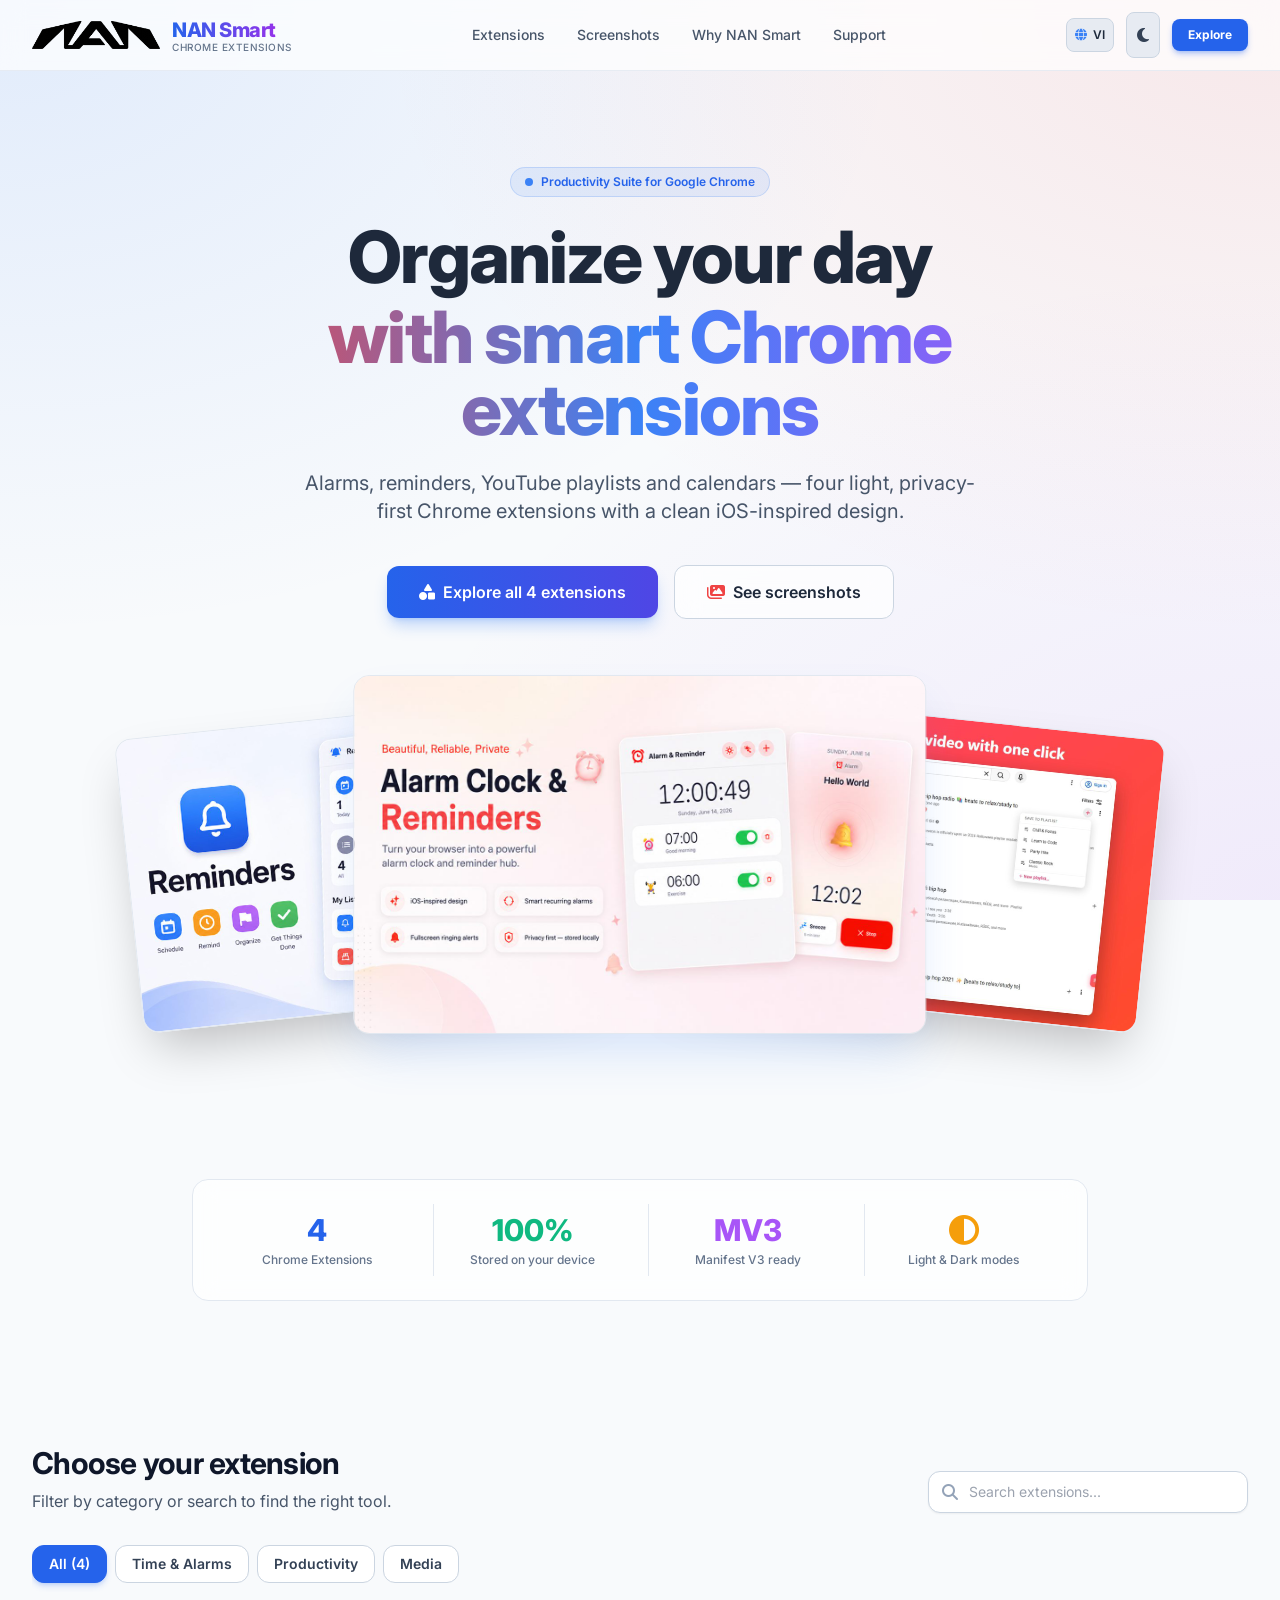
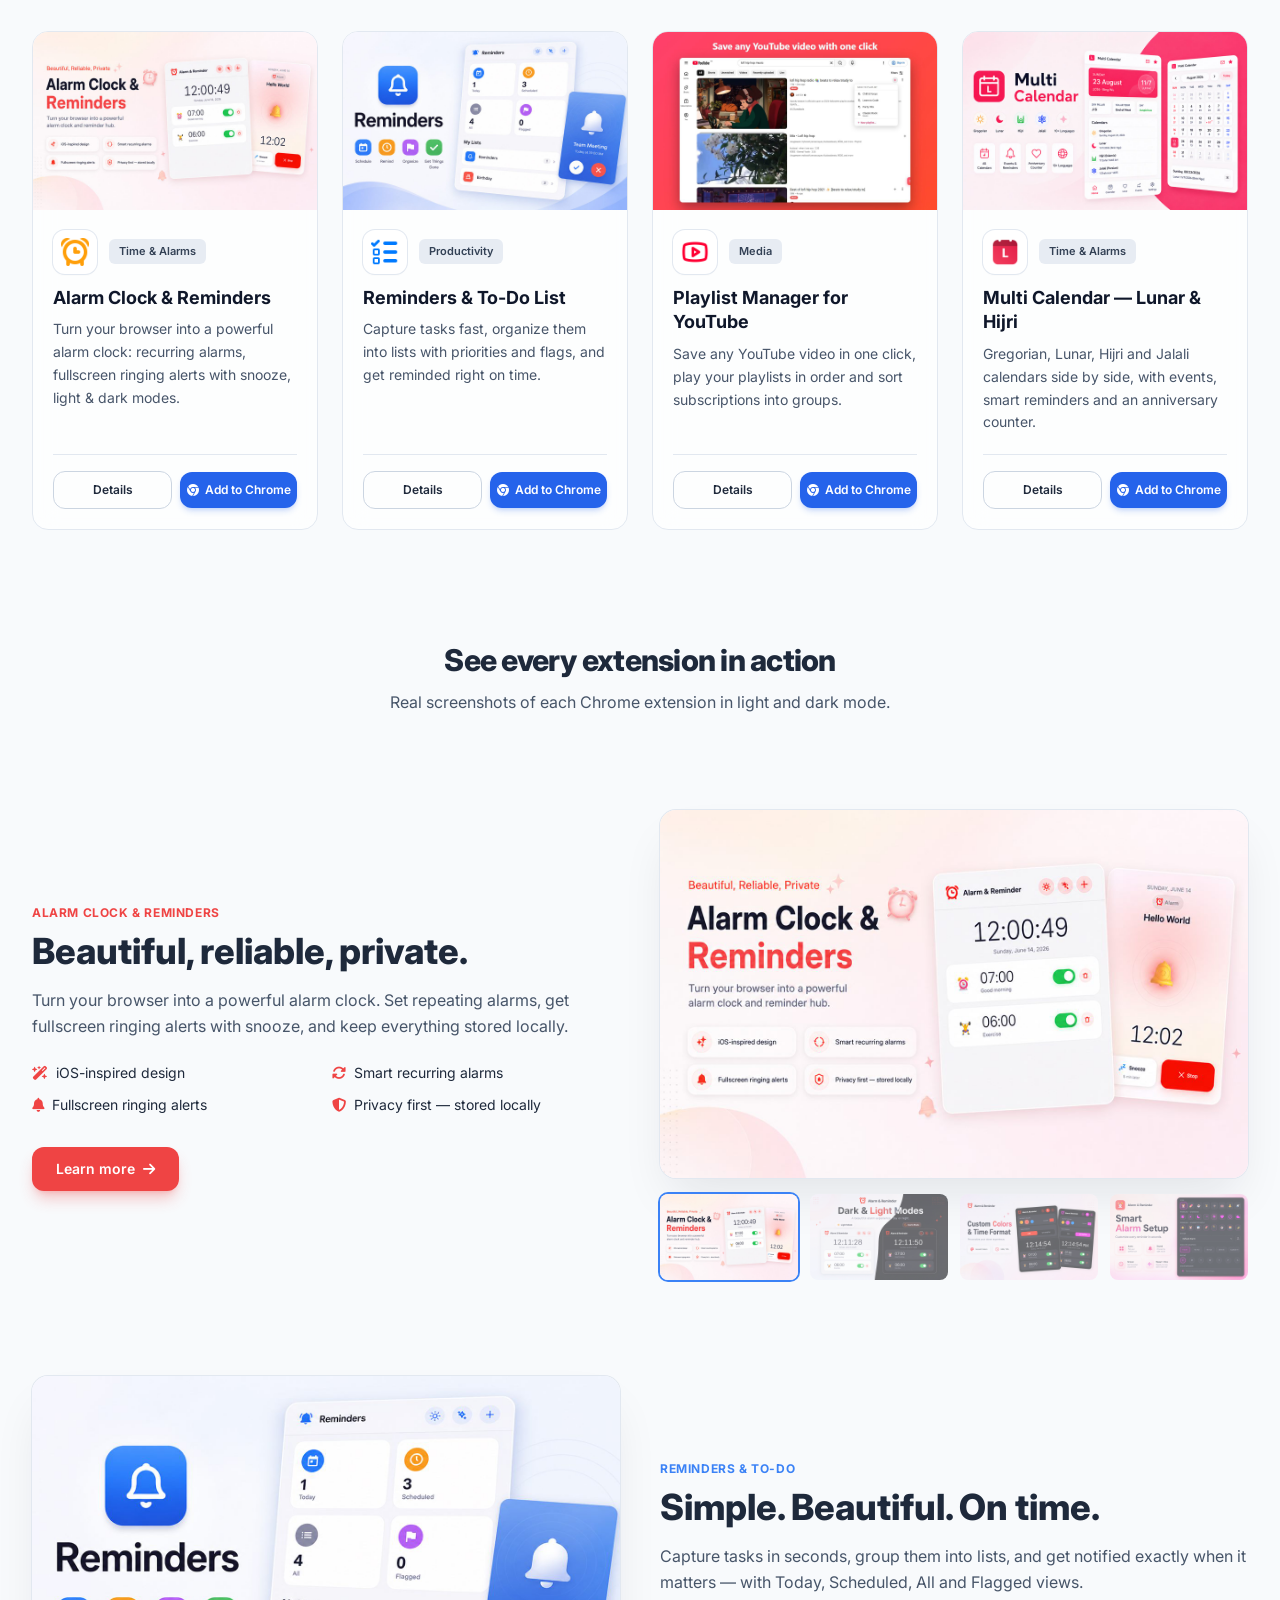
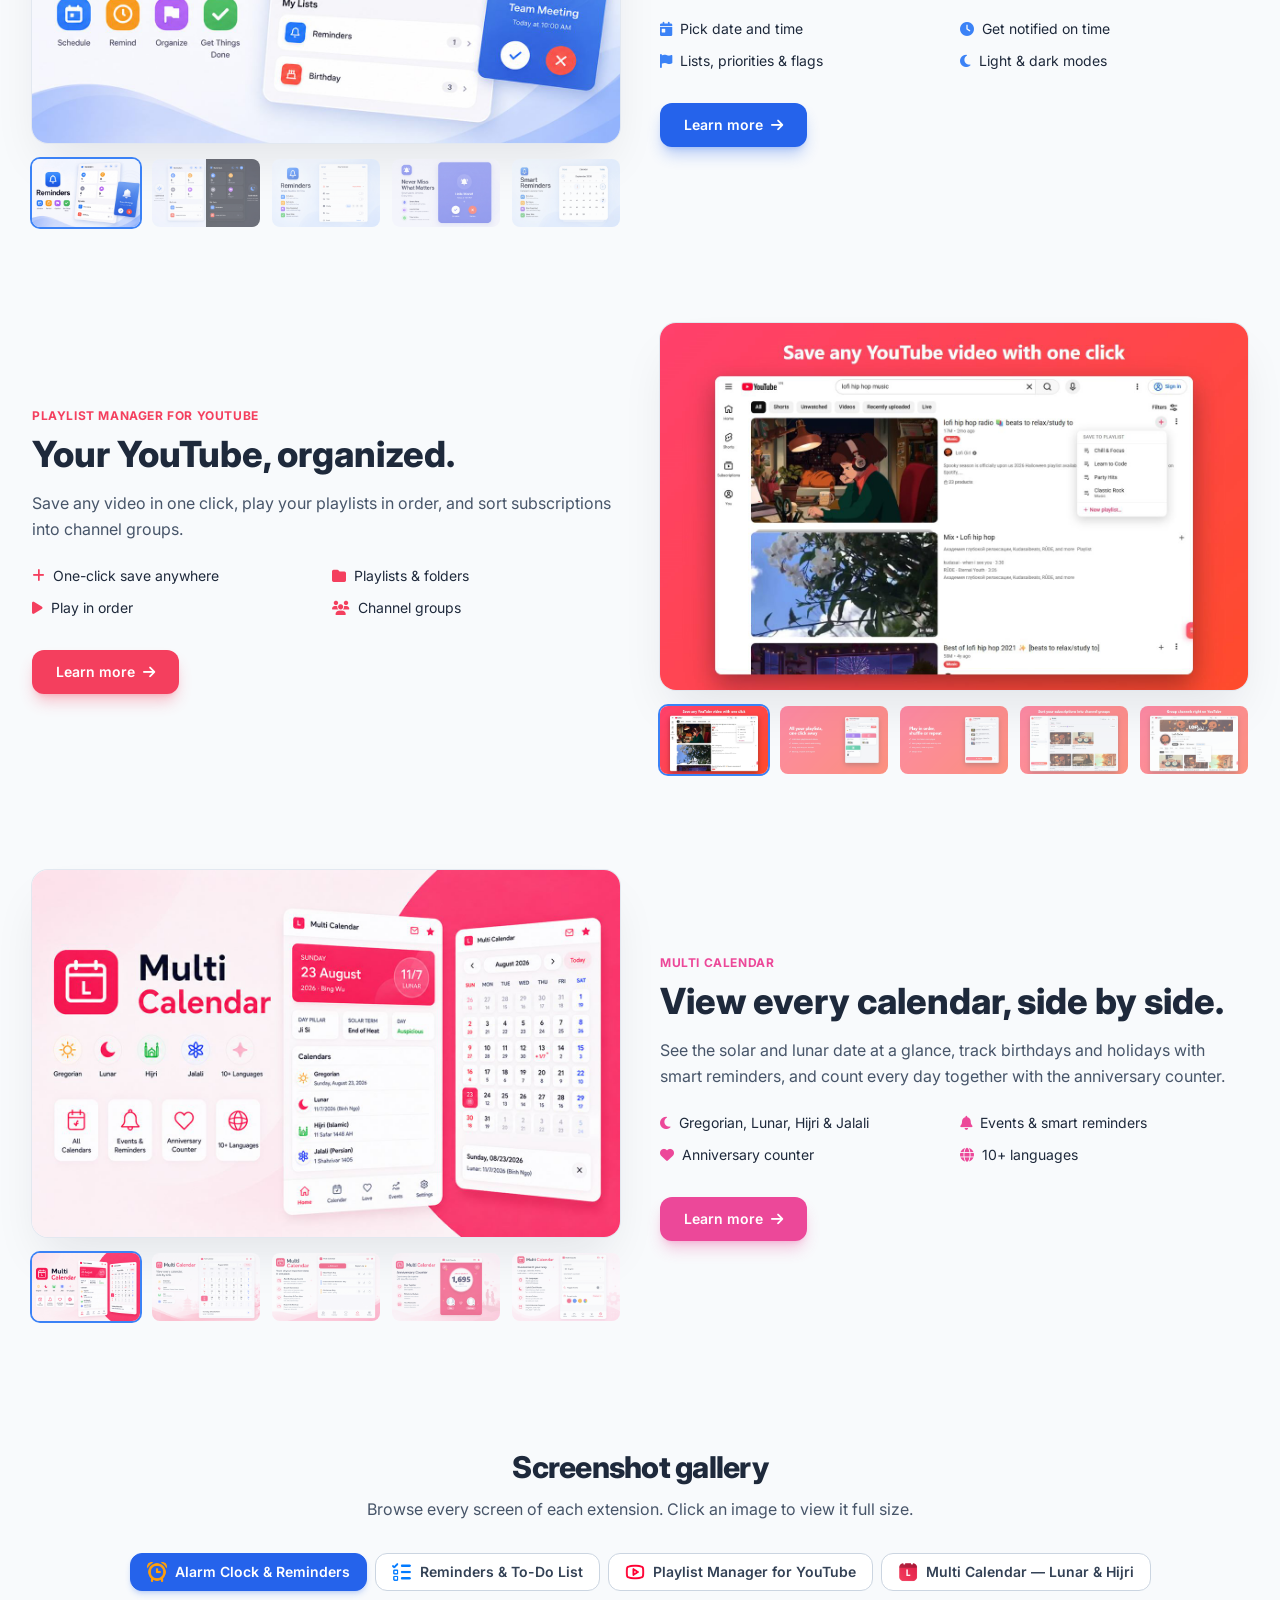
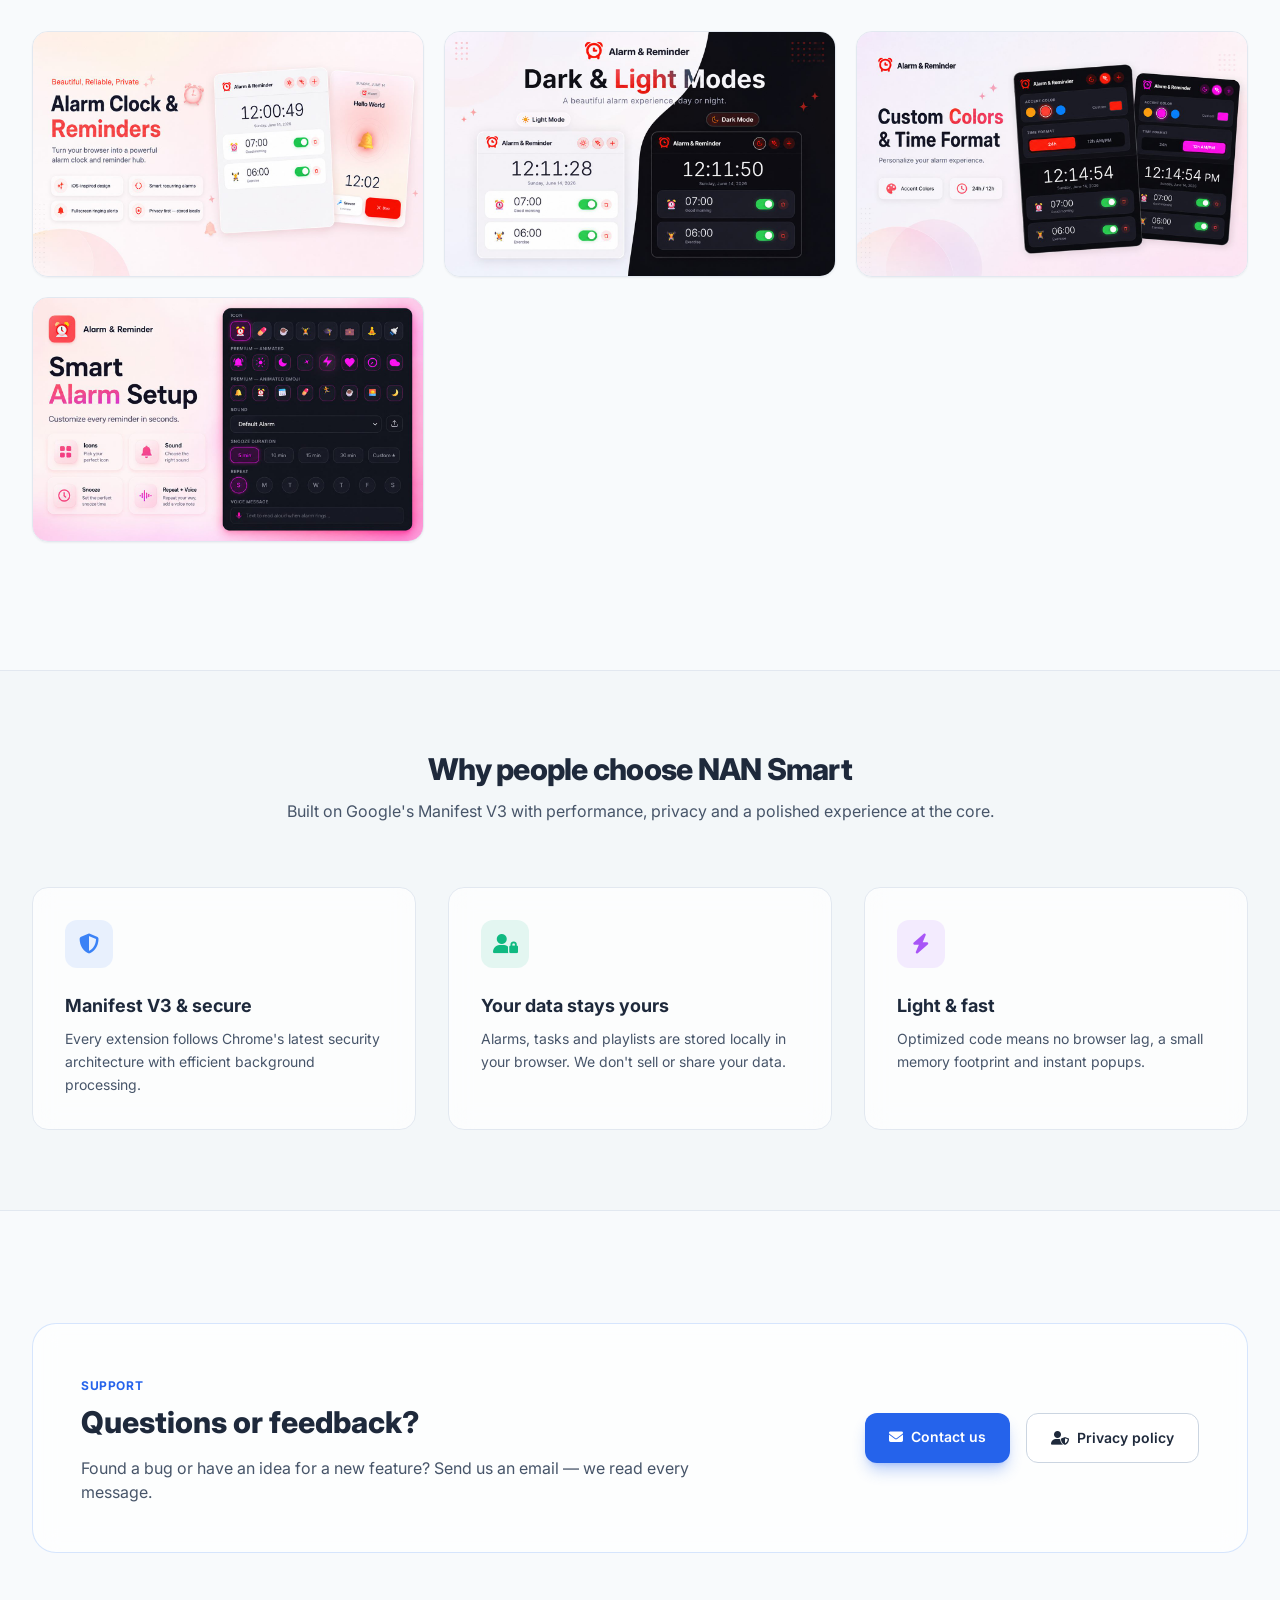
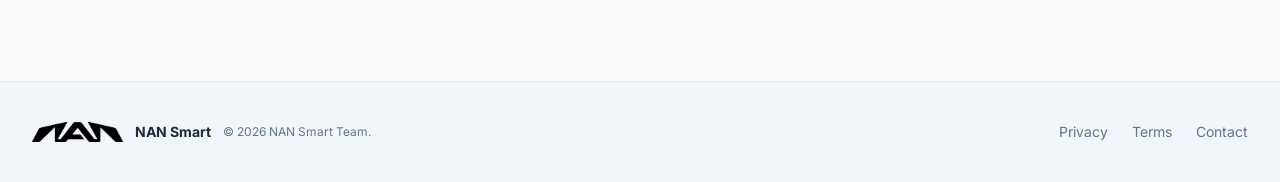
==== commit dec1969b: "Rename brand from Smart Suite to NAN Smart Co-Authored-By: Claude Opus 5.5 <noreply@anthropic.com>" ====
--- a/index.html
+++ b/index.html
@@ -5,7 +5,7 @@
   <meta charset="UTF-8">
   <meta name="viewport" content="width=device-width, initial-scale=1.0">
   <meta name="google-site-verification" content="Vrw7OPNliNr6Azu5WZKaImEuL8JjeZfeWrkTSvuzTV0" />
-  <title>Alarm Clock, Reminders &amp; Calendar Chrome Extensions | Smart Suite</title>
+  <title>Alarm Clock, Reminders &amp; Calendar Chrome Extensions | NAN Smart</title>
   <link rel="icon" href="favicon.ico" sizes="any">
   <link rel="icon" type="image/png" sizes="48x48" href="images/favicon-48.png">
   <link rel="icon" type="image/png" sizes="192x192" href="images/icon-192.png">
@@ -14,24 +14,24 @@
   <meta name="description"
     content="Alarm Clock &amp; Reminders, To-Do List, YouTube Playlist Manager and Multi Calendar (Lunar, Hijri) for Chrome. Light, private, iOS-style extensions.">
   <meta name="robots" content="index, follow, max-image-preview:large">
-  <meta name="author" content="Smart Suite Team">
+  <meta name="author" content="NAN Smart Team">
   <meta name="theme-color" content="#2563eb">
   <link rel="canonical" href="https://nuinguyen.github.io/">
 
   <!-- Open Graph / Social -->
   <meta property="og:type" content="website">
-  <meta property="og:site_name" content="Smart Suite">
+  <meta property="og:site_name" content="NAN Smart">
   <meta property="og:locale" content="en_US">
   <meta property="og:locale:alternate" content="vi_VN">
   <meta property="og:url" content="https://nuinguyen.github.io/">
-  <meta property="og:title" content="Alarm Clock, Reminders &amp; Calendar Chrome Extensions | Smart Suite">
+  <meta property="og:title" content="Alarm Clock, Reminders &amp; Calendar Chrome Extensions | NAN Smart">
   <meta property="og:description" content="Four light, privacy-first Chrome extensions: Alarm Clock, Reminders, YouTube Playlist Manager and Multi Calendar.">
   <meta property="og:image" content="https://nuinguyen.github.io/images/alarm-hero.jpg">
   <meta property="og:image:width" content="1280">
   <meta property="og:image:height" content="800">
   <meta property="og:image:alt" content="Alarm Clock & Reminders Chrome extension popup and ringing screen">
   <meta name="twitter:card" content="summary_large_image">
-  <meta name="twitter:title" content="Alarm Clock, Reminders &amp; Calendar Chrome Extensions | Smart Suite">
+  <meta name="twitter:title" content="Alarm Clock, Reminders &amp; Calendar Chrome Extensions | NAN Smart">
   <meta name="twitter:description" content="Four light, privacy-first Chrome extensions: Alarm Clock, Reminders, YouTube Playlist Manager and Multi Calendar.">
   <meta name="twitter:image" content="https://nuinguyen.github.io/images/alarm-hero.jpg">
 
@@ -44,21 +44,21 @@
         "@type": "WebSite",
         "@id": "https://nuinguyen.github.io/#website",
         "url": "https://nuinguyen.github.io/",
-        "name": "Smart Suite",
+        "name": "NAN Smart",
         "inLanguage": ["en", "vi"],
         "publisher": { "@id": "https://nuinguyen.github.io/#org" }
       },
       {
         "@type": "Organization",
         "@id": "https://nuinguyen.github.io/#org",
-        "name": "Smart Suite Team",
+        "name": "NAN Smart Team",
         "url": "https://nuinguyen.github.io/",
         "logo": "https://nuinguyen.github.io/images/icon-512.png",
         "email": "nuinguyen01bv@gmail.com"
       },
       {
         "@type": "ItemList",
-        "name": "Smart Suite Chrome extensions",
+        "name": "NAN Smart Chrome extensions",
         "itemListElement": [
           {
             "@type": "ListItem", "position": 1,
@@ -144,9 +144,9 @@
   <header class="sticky top-0 z-40 w-full glass border-b border-slate-200/80 dark:border-slate-800/60">
     <div class="max-w-7xl mx-auto px-4 sm:px-6 lg:px-8 py-3 flex items-center justify-between">
       <a href="#" class="flex items-center gap-3 group">
-        <img src="images/logo-mark.png" width="480" height="105" alt="Smart Suite logo" class="h-6 sm:h-7 w-auto dark:invert group-hover:scale-105 transition-transform">
+        <img src="images/logo-mark.png" width="480" height="105" alt="NAN Smart logo" class="h-6 sm:h-7 w-auto dark:invert group-hover:scale-105 transition-transform">
         <div>
-          <span class="text-xl font-extrabold tracking-tight bg-gradient-to-r from-blue-600 to-purple-600 dark:from-blue-400 dark:via-indigo-300 dark:to-purple-400 bg-clip-text text-transparent">Smart Suite</span>
+          <span class="text-xl font-extrabold tracking-tight bg-gradient-to-r from-blue-600 to-purple-600 dark:from-blue-400 dark:via-indigo-300 dark:to-purple-400 bg-clip-text text-transparent">NAN Smart</span>
           <span class="block text-[10px] text-slate-500 dark:text-slate-400 font-medium tracking-wider uppercase -mt-1" data-i18n="tagline">Chrome Extensions</span>
         </div>
       </a>
@@ -154,7 +154,7 @@
       <nav class="hidden md:flex items-center gap-8 font-medium text-sm text-slate-600 dark:text-slate-300">
         <a href="#extensions" class="hover:text-blue-600 dark:hover:text-blue-400 transition-colors" data-i18n="nav_all">Extensions</a>
         <a href="#gallery" class="hover:text-blue-600 dark:hover:text-blue-400 transition-colors" data-i18n="nav_spotlight">Screenshots</a>
-        <a href="#features" class="hover:text-blue-600 dark:hover:text-blue-400 transition-colors" data-i18n="nav_features">Why Smart Suite</a>
+        <a href="#features" class="hover:text-blue-600 dark:hover:text-blue-400 transition-colors" data-i18n="nav_features">Why NAN Smart</a>
         <a href="#support" class="hover:text-blue-600 dark:hover:text-blue-400 transition-colors" data-i18n="nav_support">Support</a>
       </nav>
 
@@ -170,7 +170,7 @@
           <span class="hidden dark:inline"><i class="fa-solid fa-sun text-amber-400"></i></span>
         </button>
         <a href="#extensions" class="hidden sm:inline-flex items-center px-4 py-2 text-xs font-bold text-white bg-blue-600 hover:bg-blue-500 rounded-lg shadow-md shadow-blue-600/30 transition-all hover:scale-105" data-i18n="cta_header">
-          Explore Suite
+          Explore
         </a>
       </div>
     </div>
@@ -386,7 +386,7 @@
     <section id="features" class="py-20 bg-slate-100/60 dark:bg-slate-900/40 border-y border-slate-200 dark:border-slate-800/80 my-16 scroll-mt-20">
       <div class="max-w-7xl mx-auto px-4 sm:px-6 lg:px-8">
         <div class="text-center max-w-3xl mx-auto mb-16">
-          <h2 class="text-3xl font-extrabold tracking-tight" data-i18n="features_title">Why people choose Smart Suite</h2>
+          <h2 class="text-3xl font-extrabold tracking-tight" data-i18n="features_title">Why people choose NAN Smart</h2>
           <p class="text-slate-600 dark:text-slate-400 mt-3 text-base" data-i18n="features_subtitle">Built on Google's Manifest V3 with performance, privacy and a polished experience at the core.</p>
         </div>
         <div class="grid grid-cols-1 md:grid-cols-3 gap-8">
@@ -433,9 +433,9 @@
   <footer class="border-t border-slate-200 dark:border-slate-800/80 mt-20 py-10 bg-slate-100 dark:bg-slate-950/80 text-slate-500 dark:text-slate-400 text-sm">
     <div class="max-w-7xl mx-auto px-4 sm:px-6 lg:px-8 flex flex-col md:flex-row justify-between items-center gap-6">
       <div class="flex flex-wrap items-center justify-center gap-3">
-        <img src="images/logo-mark.png" width="480" height="105" alt="Smart Suite logo" class="h-5 w-auto dark:invert">
-        <span class="font-bold text-slate-800 dark:text-slate-200">Smart Suite</span>
-        <span class="text-xs">&copy; 2026 Smart Suite Team.</span>
+        <img src="images/logo-mark.png" width="480" height="105" alt="NAN Smart logo" class="h-5 w-auto dark:invert">
+        <span class="font-bold text-slate-800 dark:text-slate-200">NAN Smart</span>
+        <span class="text-xs">&copy; 2026 NAN Smart Team.</span>
       </div>
       <div class="flex items-center gap-6 text-xs sm:text-sm">
         <a href="privacy.html" class="hover:text-blue-500 transition-colors" data-i18n="footer_privacy">Privacy</a>
@@ -593,9 +593,9 @@
         tagline: "Chrome Extensions",
         nav_all: "Extensions",
         nav_spotlight: "Screenshots",
-        nav_features: "Why Smart Suite",
+        nav_features: "Why NAN Smart",
         nav_support: "Support",
-        cta_header: "Explore Suite",
+        cta_header: "Explore",
         hero_badge: "Productivity Suite for Google Chrome",
         hero_title1: "Organize your day",
         hero_title2: "with smart Chrome extensions",
@@ -646,7 +646,7 @@
         sp_more: "Learn more",
         gal_title: "Screenshot gallery",
         gal_subtitle: "Browse every screen of each extension. Click an image to view it full size.",
-        features_title: "Why people choose Smart Suite",
+        features_title: "Why people choose NAN Smart",
         features_subtitle: "Built on Google's Manifest V3 with performance, privacy and a polished experience at the core.",
         feat1_title: "Manifest V3 & secure",
         feat1_desc: "Every extension follows Chrome's latest security architecture with efficient background processing.",
@@ -725,7 +725,7 @@
         sp_more: "Tìm hiểu thêm",
         gal_title: "Thư viện ảnh",
         gal_subtitle: "Xem mọi màn hình của từng tiện ích. Bấm vào ảnh để xem kích thước đầy đủ.",
-        features_title: "Vì sao chọn Smart Suite",
+        features_title: "Vì sao chọn NAN Smart",
         features_subtitle: "Xây dựng trên Manifest V3 của Google, ưu tiên hiệu năng, quyền riêng tư và trải nghiệm mượt mà.",
         feat1_title: "Manifest V3 & an toàn",
         feat1_desc: "Mọi tiện ích tuân theo kiến trúc bảo mật mới nhất của Chrome, xử lý nền hiệu quả.",
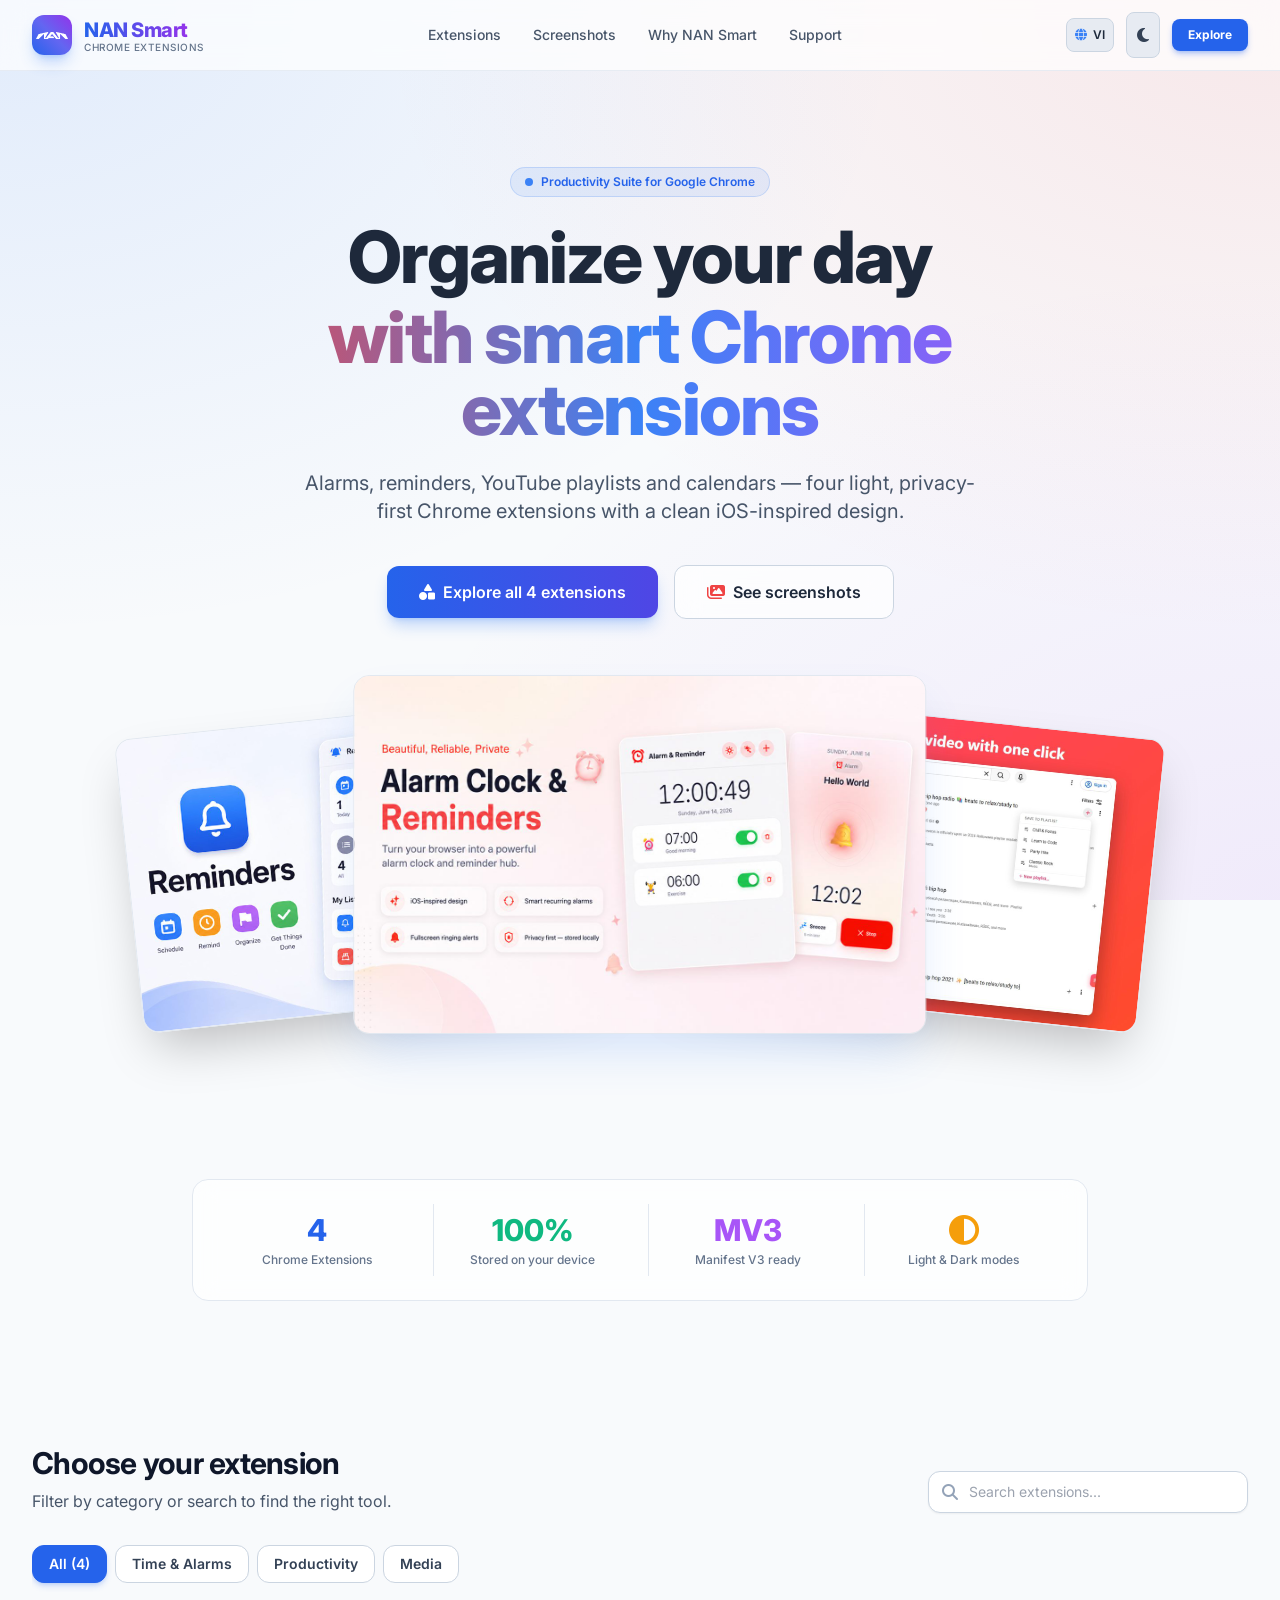
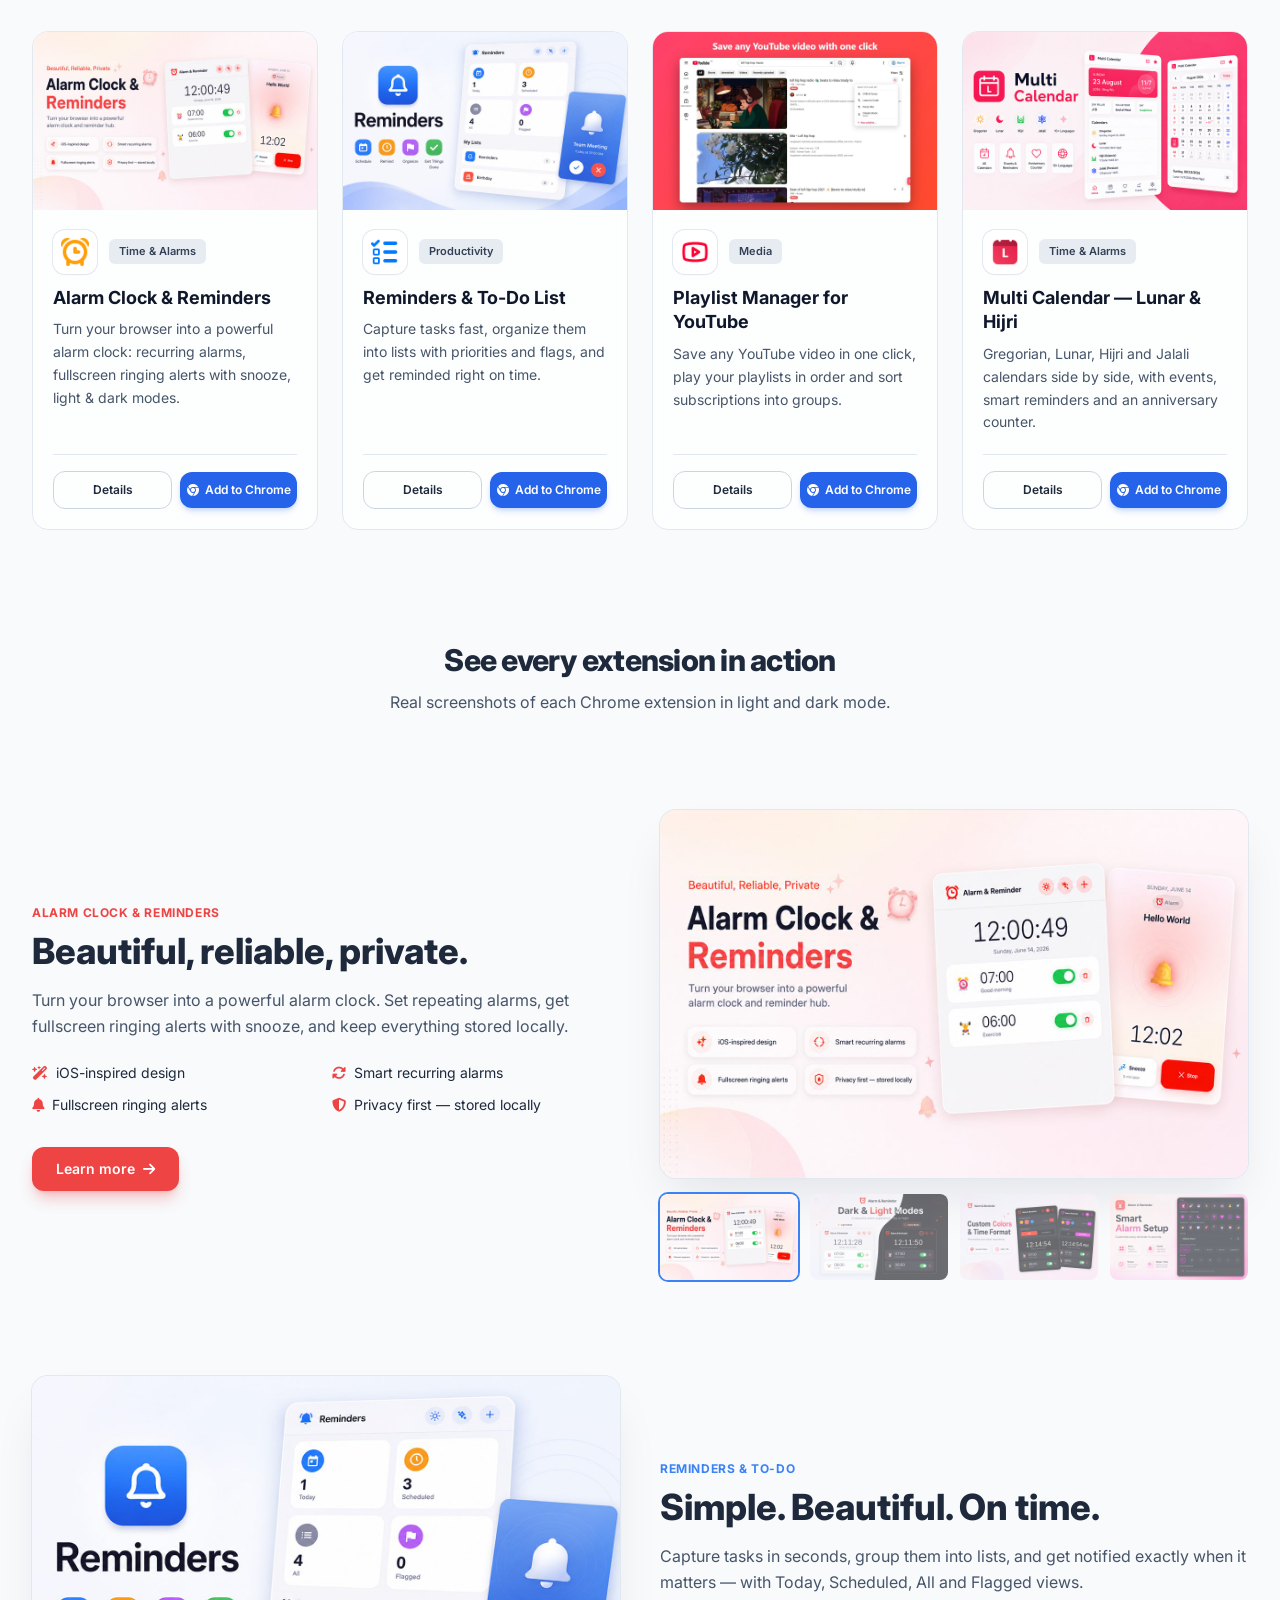
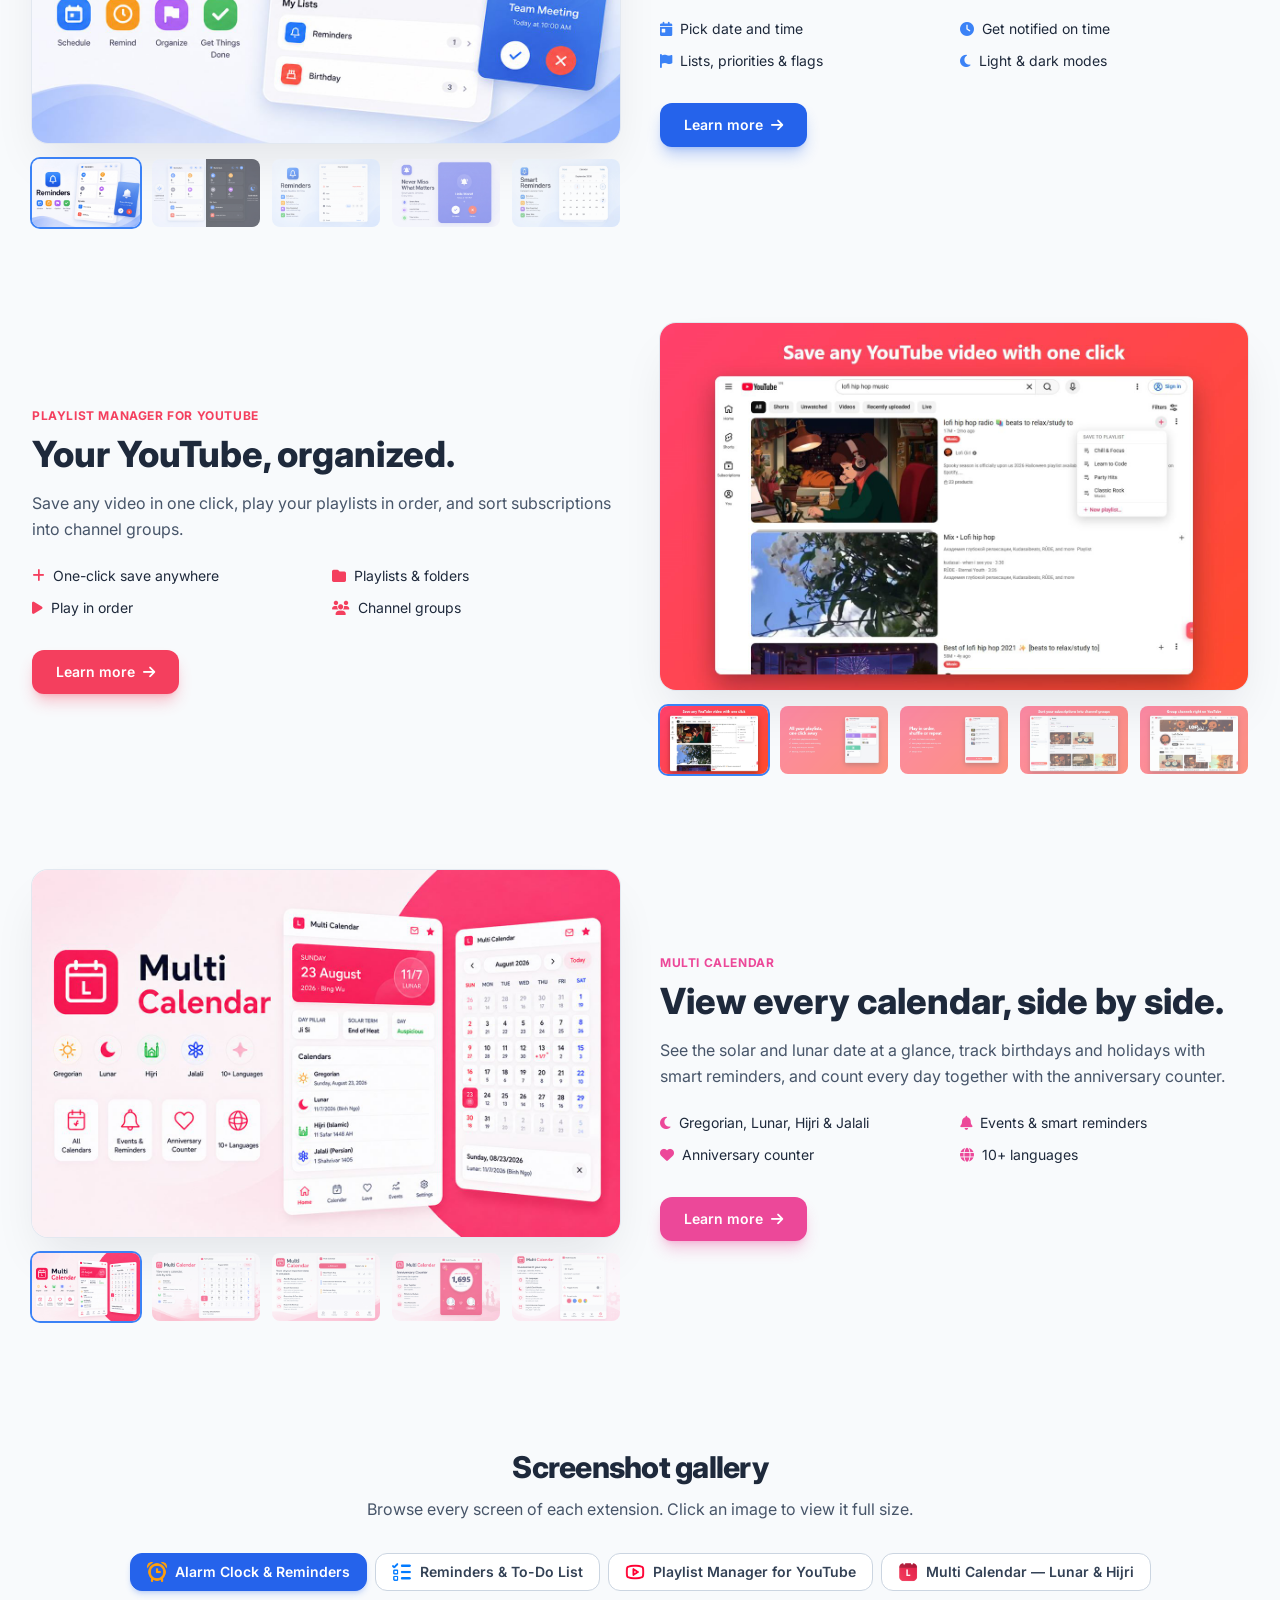
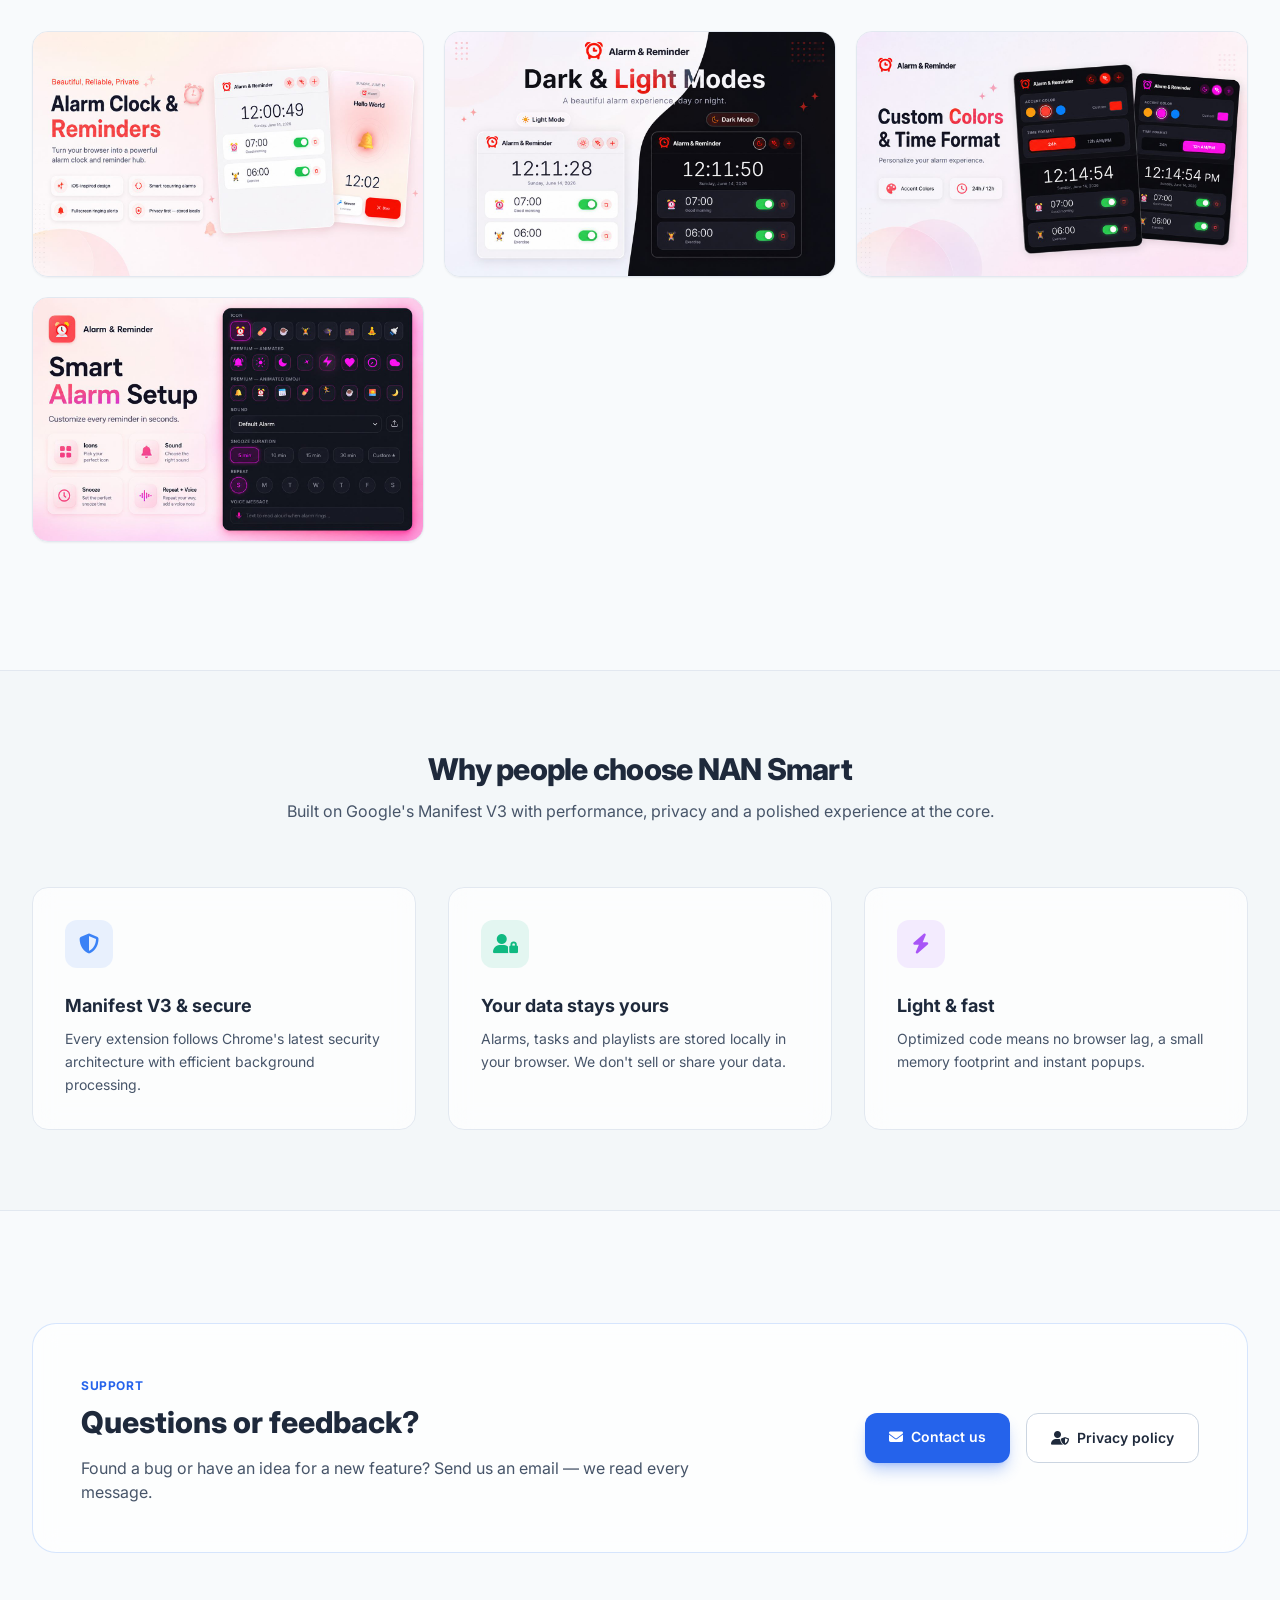
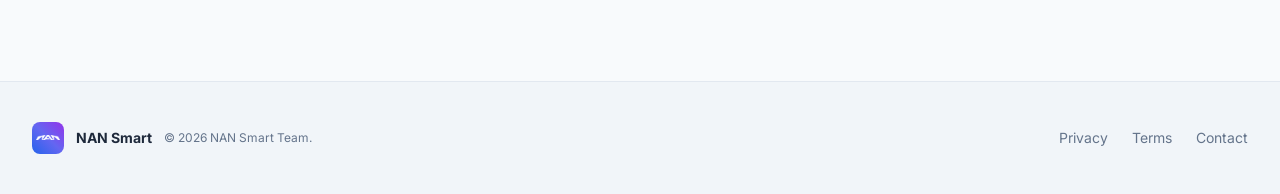
==== commit 106a1402: "Square logo tile and clean URLs without .html - Logo sits in the square gradient tile in header and " ====
--- a/index.html
+++ b/index.html
@@ -144,7 +144,9 @@
   <header class="sticky top-0 z-40 w-full glass border-b border-slate-200/80 dark:border-slate-800/60">
     <div class="max-w-7xl mx-auto px-4 sm:px-6 lg:px-8 py-3 flex items-center justify-between">
       <a href="#" class="flex items-center gap-3 group">
-        <img src="images/logo-mark.png" width="480" height="105" alt="NAN Smart logo" class="h-6 sm:h-7 w-auto dark:invert group-hover:scale-105 transition-transform">
+        <div class="w-10 h-10 p-1 rounded-xl bg-gradient-to-tr from-blue-600 via-indigo-500 to-purple-600 flex items-center justify-center shadow-lg shadow-blue-500/30 group-hover:scale-105 transition-transform shrink-0">
+          <img src="images/logo-mark.png" width="480" height="105" alt="NAN Smart logo" class="w-full h-auto brightness-0 invert">
+        </div>
         <div>
           <span class="text-xl font-extrabold tracking-tight bg-gradient-to-r from-blue-600 to-purple-600 dark:from-blue-400 dark:via-indigo-300 dark:to-purple-400 bg-clip-text text-transparent">NAN Smart</span>
           <span class="block text-[10px] text-slate-500 dark:text-slate-400 font-medium tracking-wider uppercase -mt-1" data-i18n="tagline">Chrome Extensions</span>
@@ -283,7 +285,7 @@
             <li class="flex items-center gap-2"><i class="fa-solid fa-bell text-red-500"></i><span data-i18n="sp_alarm_f3">Fullscreen ringing alerts</span></li>
             <li class="flex items-center gap-2"><i class="fa-solid fa-shield-halved text-red-500"></i><span data-i18n="sp_alarm_f4">Privacy first — stored locally</span></li>
           </ul>
-          <a href="alarm.html" class="inline-flex items-center gap-2 px-6 py-3 rounded-xl bg-red-500 hover:bg-red-400 text-white font-semibold text-sm shadow-lg shadow-red-500/30 transition-all">
+          <a href="alarm" class="inline-flex items-center gap-2 px-6 py-3 rounded-xl bg-red-500 hover:bg-red-400 text-white font-semibold text-sm shadow-lg shadow-red-500/30 transition-all">
             <span data-i18n="sp_more">Learn more</span> <i class="fa-solid fa-arrow-right"></i>
           </a>
         </div>
@@ -308,7 +310,7 @@
             <li class="flex items-center gap-2"><i class="fa-solid fa-flag text-blue-500"></i><span data-i18n="sp_rem_f3">Lists, priorities &amp; flags</span></li>
             <li class="flex items-center gap-2"><i class="fa-solid fa-moon text-blue-500"></i><span data-i18n="sp_rem_f4">Light &amp; dark modes</span></li>
           </ul>
-          <a href="reminders.html" class="inline-flex items-center gap-2 px-6 py-3 rounded-xl bg-blue-600 hover:bg-blue-500 text-white font-semibold text-sm shadow-lg shadow-blue-600/30 transition-all">
+          <a href="reminders" class="inline-flex items-center gap-2 px-6 py-3 rounded-xl bg-blue-600 hover:bg-blue-500 text-white font-semibold text-sm shadow-lg shadow-blue-600/30 transition-all">
             <span data-i18n="sp_more">Learn more</span> <i class="fa-solid fa-arrow-right"></i>
           </a>
         </div>
@@ -333,7 +335,7 @@
             <li class="flex items-center gap-2"><i class="fa-solid fa-play text-rose-500"></i><span data-i18n="sp_yt_f3">Play in order</span></li>
             <li class="flex items-center gap-2"><i class="fa-solid fa-users text-rose-500"></i><span data-i18n="sp_yt_f4">Channel groups</span></li>
           </ul>
-          <a href="youtube.html" class="inline-flex items-center gap-2 px-6 py-3 rounded-xl bg-rose-500 hover:bg-rose-400 text-white font-semibold text-sm shadow-lg shadow-rose-500/30 transition-all">
+          <a href="youtube" class="inline-flex items-center gap-2 px-6 py-3 rounded-xl bg-rose-500 hover:bg-rose-400 text-white font-semibold text-sm shadow-lg shadow-rose-500/30 transition-all">
             <span data-i18n="sp_more">Learn more</span> <i class="fa-solid fa-arrow-right"></i>
           </a>
         </div>
@@ -358,7 +360,7 @@
             <li class="flex items-center gap-2"><i class="fa-solid fa-heart text-pink-500"></i><span data-i18n="sp_cal_f3">Anniversary counter</span></li>
             <li class="flex items-center gap-2"><i class="fa-solid fa-globe text-pink-500"></i><span data-i18n="sp_cal_f4">10+ languages</span></li>
           </ul>
-          <a href="calendar.html" class="inline-flex items-center gap-2 px-6 py-3 rounded-xl bg-pink-500 hover:bg-pink-400 text-white font-semibold text-sm shadow-lg shadow-pink-500/30 transition-all">
+          <a href="calendar" class="inline-flex items-center gap-2 px-6 py-3 rounded-xl bg-pink-500 hover:bg-pink-400 text-white font-semibold text-sm shadow-lg shadow-pink-500/30 transition-all">
             <span data-i18n="sp_more">Learn more</span> <i class="fa-solid fa-arrow-right"></i>
           </a>
         </div>
@@ -421,7 +423,7 @@
           <a href="mailto:nuinguyen01bv@gmail.com" class="px-6 py-3.5 rounded-xl bg-blue-600 hover:bg-blue-500 text-white font-semibold text-sm shadow-lg shadow-blue-600/30 text-center transition-all">
             <i class="fa-solid fa-envelope mr-2"></i><span data-i18n="help_btn_contact">Contact us</span>
           </a>
-          <a href="privacy.html" class="px-6 py-3.5 rounded-xl glass hover:bg-slate-200 dark:hover:bg-slate-800 font-semibold text-sm border border-slate-300 dark:border-slate-700 text-center transition-all">
+          <a href="privacy" class="px-6 py-3.5 rounded-xl glass hover:bg-slate-200 dark:hover:bg-slate-800 font-semibold text-sm border border-slate-300 dark:border-slate-700 text-center transition-all">
             <i class="fa-solid fa-user-shield mr-2"></i><span data-i18n="help_btn_privacy">Privacy policy</span>
           </a>
         </div>
@@ -433,13 +435,13 @@
   <footer class="border-t border-slate-200 dark:border-slate-800/80 mt-20 py-10 bg-slate-100 dark:bg-slate-950/80 text-slate-500 dark:text-slate-400 text-sm">
     <div class="max-w-7xl mx-auto px-4 sm:px-6 lg:px-8 flex flex-col md:flex-row justify-between items-center gap-6">
       <div class="flex flex-wrap items-center justify-center gap-3">
-        <img src="images/logo-mark.png" width="480" height="105" alt="NAN Smart logo" class="h-5 w-auto dark:invert">
+        <div class="w-8 h-8 p-1 rounded-lg bg-gradient-to-tr from-blue-600 via-indigo-500 to-purple-600 flex items-center justify-center shrink-0"><img src="images/logo-mark.png" width="480" height="105" alt="NAN Smart logo" class="w-full h-auto brightness-0 invert"></div>
         <span class="font-bold text-slate-800 dark:text-slate-200">NAN Smart</span>
         <span class="text-xs">&copy; 2026 NAN Smart Team.</span>
       </div>
       <div class="flex items-center gap-6 text-xs sm:text-sm">
-        <a href="privacy.html" class="hover:text-blue-500 transition-colors" data-i18n="footer_privacy">Privacy</a>
-        <a href="terms.html" class="hover:text-blue-500 transition-colors" data-i18n="footer_terms">Terms</a>
+        <a href="privacy" class="hover:text-blue-500 transition-colors" data-i18n="footer_privacy">Privacy</a>
+        <a href="terms" class="hover:text-blue-500 transition-colors" data-i18n="footer_terms">Terms</a>
         <a href="mailto:nuinguyen01bv@gmail.com" class="hover:text-blue-500 transition-colors" data-i18n="footer_contact">Contact</a>
       </div>
     </div>
@@ -526,7 +528,7 @@
           en: ["iOS-inspired design", "Smart recurring alarms", "Fullscreen ringing alerts with snooze", "Privacy first — stored locally"],
           vi: ["Thiết kế phong cách iOS", "Báo thức lặp lại thông minh", "Chuông báo toàn màn hình, có báo lại", "Ưu tiên quyền riêng tư — lưu cục bộ"]
         },
-        page: "alarm.html",
+        page: "alarm",
         storeLink: "https://chromewebstore.google.com/detail/alarm-clock-reminder-chro/apbmibchnilnanhnaphgoojbjinkkabi"
       },
       {
@@ -545,7 +547,7 @@
           en: ["Today, Scheduled, All & Flagged smart lists", "Pick date and time for every reminder", "Custom lists, priorities & flags", "Light & dark modes"],
           vi: ["Danh sách thông minh: Hôm nay, Đã lên lịch, Tất cả, Gắn cờ", "Chọn ngày giờ cho từng lời nhắc", "Danh sách tùy chỉnh, mức ưu tiên & cờ", "Giao diện sáng & tối"]
         },
-        page: "reminders.html",
+        page: "reminders",
         storeLink: "https://chromewebstore.google.com/detail/reminders-chrome-extensio/ebjdfgcknblkogfgcpfplfgeanpbpdid"
       },
       {
@@ -564,7 +566,7 @@
           en: ["One-click save from anywhere on YouTube", "Playlists and folders", "Play your playlists in order", "Channel groups for subscriptions"],
           vi: ["Lưu một chạm ở mọi nơi trên YouTube", "Playlist và thư mục", "Phát playlist theo thứ tự", "Nhóm kênh đăng ký"]
         },
-        page: "youtube.html",
+        page: "youtube",
         storeLink: "https://chromewebstore.google.com/detail/playlist-manager-for-yout/lfhblickhegnbcelnahnjbgcgkjaigge"
       },
       {
@@ -583,7 +585,7 @@
           en: ["Gregorian, Lunar (VN, CN, KR, JP), Hijri & Jalali calendars", "Events & smart reminders, yearly or one-time", "Anniversary counter with milestone badges", "10+ languages, light & dark modes"],
           vi: ["Dương lịch, Âm lịch (VN, TQ, HQ, NB), Hijri & Jalali", "Sự kiện & nhắc nhở thông minh, hằng năm hoặc một lần", "Đếm ngày yêu với huy hiệu cột mốc", "Hơn 10 ngôn ngữ, giao diện sáng & tối"]
         },
-        page: "calendar.html",
+        page: "calendar",
         storeLink: "https://chromewebstore.google.com/detail/multi-calendar-%E2%80%94-lunar-hi/jelgahjncijhnkohohfdfhnadeohcdgk"
       }
     ];
--- a/home.css
+++ b/home.css
@@ -1 +1 @@
-*,:after,:before{--tw-border-spacing-x:0;--tw-border-spacing-y:0;--tw-translate-x:0;--tw-translate-y:0;--tw-rotate:0;--tw-skew-x:0;--tw-skew-y:0;--tw-scale-x:1;--tw-scale-y:1;--tw-pan-x: ;--tw-pan-y: ;--tw-pinch-zoom: ;--tw-scroll-snap-strictness:proximity;--tw-gradient-from-position: ;--tw-gradient-via-position: ;--tw-gradient-to-position: ;--tw-ordinal: ;--tw-slashed-zero: ;--tw-numeric-figure: ;--tw-numeric-spacing: ;--tw-numeric-fraction: ;--tw-ring-inset: ;--tw-ring-offset-width:0px;--tw-ring-offset-color:#fff;--tw-ring-color:rgba(59,130,246,.5);--tw-ring-offset-shadow:0 0 #0000;--tw-ring-shadow:0 0 #0000;--tw-shadow:0 0 #0000;--tw-shadow-colored:0 0 #0000;--tw-blur: ;--tw-brightness: ;--tw-contrast: ;--tw-grayscale: ;--tw-hue-rotate: ;--tw-invert: ;--tw-saturate: ;--tw-sepia: ;--tw-drop-shadow: ;--tw-backdrop-blur: ;--tw-backdrop-brightness: ;--tw-backdrop-contrast: ;--tw-backdrop-grayscale: ;--tw-backdrop-hue-rotate: ;--tw-backdrop-invert: ;--tw-backdrop-opacity: ;--tw-backdrop-saturate: ;--tw-backdrop-sepia: ;--tw-contain-size: ;--tw-contain-layout: ;--tw-contain-paint: ;--tw-contain-style: }::backdrop{--tw-border-spacing-x:0;--tw-border-spacing-y:0;--tw-translate-x:0;--tw-translate-y:0;--tw-rotate:0;--tw-skew-x:0;--tw-skew-y:0;--tw-scale-x:1;--tw-scale-y:1;--tw-pan-x: ;--tw-pan-y: ;--tw-pinch-zoom: ;--tw-scroll-snap-strictness:proximity;--tw-gradient-from-position: ;--tw-gradient-via-position: ;--tw-gradient-to-position: ;--tw-ordinal: ;--tw-slashed-zero: ;--tw-numeric-figure: ;--tw-numeric-spacing: ;--tw-numeric-fraction: ;--tw-ring-inset: ;--tw-ring-offset-width:0px;--tw-ring-offset-color:#fff;--tw-ring-color:rgba(59,130,246,.5);--tw-ring-offset-shadow:0 0 #0000;--tw-ring-shadow:0 0 #0000;--tw-shadow:0 0 #0000;--tw-shadow-colored:0 0 #0000;--tw-blur: ;--tw-brightness: ;--tw-contrast: ;--tw-grayscale: ;--tw-hue-rotate: ;--tw-invert: ;--tw-saturate: ;--tw-sepia: ;--tw-drop-shadow: ;--tw-backdrop-blur: ;--tw-backdrop-brightness: ;--tw-backdrop-contrast: ;--tw-backdrop-grayscale: ;--tw-backdrop-hue-rotate: ;--tw-backdrop-invert: ;--tw-backdrop-opacity: ;--tw-backdrop-saturate: ;--tw-backdrop-sepia: ;--tw-contain-size: ;--tw-contain-layout: ;--tw-contain-paint: ;--tw-contain-style: }/*! tailwindcss v3.4.16 | MIT License | https://tailwindcss.com*/*,:after,:before{box-sizing:border-box;border:0 solid #e5e7eb}:after,:before{--tw-content:""}:host,html{line-height:1.5;-webkit-text-size-adjust:100%;-moz-tab-size:4;-o-tab-size:4;tab-size:4;font-family:Inter,sans-serif;font-feature-settings:normal;font-variation-settings:normal;-webkit-tap-highlight-color:transparent}body{margin:0;line-height:inherit}hr{height:0;color:inherit;border-top-width:1px}abbr:where([title]){-webkit-text-decoration:underline dotted;text-decoration:underline dotted}h1,h2,h3,h4,h5,h6{font-size:inherit;font-weight:inherit}a{color:inherit;text-decoration:inherit}b,strong{font-weight:bolder}code,kbd,pre,samp{font-family:ui-monospace,SFMono-Regular,Menlo,Monaco,Consolas,Liberation Mono,Courier New,monospace;font-feature-settings:normal;font-variation-settings:normal;font-size:1em}small{font-size:80%}sub,sup{font-size:75%;line-height:0;position:relative;vertical-align:baseline}sub{bottom:-.25em}sup{top:-.5em}table{text-indent:0;border-color:inherit;border-collapse:collapse}button,input,optgroup,select,textarea{font-family:inherit;font-feature-settings:inherit;font-variation-settings:inherit;font-size:100%;font-weight:inherit;line-height:inherit;letter-spacing:inherit;color:inherit;margin:0;padding:0}button,select{text-transform:none}button,input:where([type=button]),input:where([type=reset]),input:where([type=submit]){-webkit-appearance:button;background-color:transparent;background-image:none}:-moz-focusring{outline:auto}:-moz-ui-invalid{box-shadow:none}progress{vertical-align:baseline}::-webkit-inner-spin-button,::-webkit-outer-spin-button{height:auto}[type=search]{-webkit-appearance:textfield;outline-offset:-2px}::-webkit-search-decoration{-webkit-appearance:none}::-webkit-file-upload-button{-webkit-appearance:button;font:inherit}summary{display:list-item}blockquote,dd,dl,figure,h1,h2,h3,h4,h5,h6,hr,p,pre{margin:0}fieldset{margin:0}fieldset,legend{padding:0}menu,ol,ul{list-style:none;margin:0;padding:0}dialog{padding:0}textarea{resize:vertical}input::-moz-placeholder,textarea::-moz-placeholder{opacity:1;color:#9ca3af}input::placeholder,textarea::placeholder{opacity:1;color:#9ca3af}[role=button],button{cursor:pointer}:disabled{cursor:default}audio,canvas,embed,iframe,img,object,svg,video{display:block;vertical-align:middle}img,video{max-width:100%;height:auto}[hidden]:where(:not([hidden=until-found])){display:none}.pointer-events-none{pointer-events:none}.fixed{position:fixed}.absolute{position:absolute}.relative{position:relative}.sticky{position:sticky}.inset-0{inset:0}.-top-3{top:-.75rem}.left-0{left:0}.left-1\/2{left:50%}.left-2{left:.5rem}.left-3\.5{left:.875rem}.right-0{right:0}.right-2{right:.5rem}.right-4{right:1rem}.right-5{right:1.25rem}.top-0{top:0}.top-1\/2{top:50%}.top-10{top:2.5rem}.top-4{top:1rem}.top-5{top:1.25rem}.z-10{z-index:10}.z-40{z-index:40}.z-50{z-index:50}.z-\[60\]{z-index:60}.col-span-full{grid-column:1/-1}.mx-2{margin-left:.5rem;margin-right:.5rem}.mx-auto{margin-left:auto;margin-right:auto}.my-16{margin-top:4rem;margin-bottom:4rem}.-mt-1{margin-top:-.25rem}.mb-1{margin-bottom:.25rem}.mb-10{margin-bottom:2.5rem}.mb-12{margin-bottom:3rem}.mb-14{margin-bottom:3.5rem}.mb-16{margin-bottom:4rem}.mb-2{margin-bottom:.5rem}.mb-3{margin-bottom:.75rem}.mb-4{margin-bottom:1rem}.mb-5{margin-bottom:1.25rem}.mb-6{margin-bottom:1.5rem}.mb-8{margin-bottom:2rem}.mr-2{margin-right:.5rem}.mt-1{margin-top:.25rem}.mt-12{margin-top:3rem}.mt-2{margin-top:.5rem}.mt-20{margin-top:5rem}.mt-3{margin-top:.75rem}.mt-4{margin-top:1rem}.mt-auto{margin-top:auto}.block{display:block}.inline-block{display:inline-block}.flex{display:flex}.inline-flex{display:inline-flex}.grid{display:grid}.hidden{display:none}.aspect-\[16\/10\]{aspect-ratio:16/10}.aspect-\[16\/7\]{aspect-ratio:16/7}.h-10{height:2.5rem}.h-11{height:2.75rem}.h-12{height:3rem}.h-16{height:4rem}.h-2{height:.5rem}.h-5{height:1.25rem}.h-6{height:1.5rem}.h-9{height:2.25rem}.h-full{height:100%}.max-h-\[80vh\]{max-height:80vh}.max-h-\[90vh\]{max-height:90vh}.min-h-screen{min-height:100vh}.w-10{width:2.5rem}.w-11{width:2.75rem}.w-12{width:3rem}.w-16{width:4rem}.w-2{width:.5rem}.w-28{width:7rem}.w-5{width:1.25rem}.w-9{width:2.25rem}.w-\[46\%\]{width:46%}.w-\[56\%\]{width:56%}.w-auto{width:auto}.w-full{width:100%}.min-w-0{min-width:0}.max-w-2xl{max-width:42rem}.max-w-3xl{max-width:48rem}.max-w-4xl{max-width:56rem}.max-w-5xl{max-width:64rem}.max-w-6xl{max-width:72rem}.max-w-7xl{max-width:80rem}.max-w-xl{max-width:36rem}.flex-1{flex:1 1 0%}.shrink-0{flex-shrink:0}.-translate-x-1\/2{--tw-translate-x:-50%}.-translate-x-1\/2,.-translate-y-1\/2{transform:translate(var(--tw-translate-x),var(--tw-translate-y)) rotate(var(--tw-rotate)) skewX(var(--tw-skew-x)) skewY(var(--tw-skew-y)) scaleX(var(--tw-scale-x)) scaleY(var(--tw-scale-y))}.-translate-y-1\/2{--tw-translate-y:-50%}.-rotate-6{--tw-rotate:-6deg}.-rotate-6,.rotate-6{transform:translate(var(--tw-translate-x),var(--tw-translate-y)) rotate(var(--tw-rotate)) skewX(var(--tw-skew-x)) skewY(var(--tw-skew-y)) scaleX(var(--tw-scale-x)) scaleY(var(--tw-scale-y))}.rotate-6{--tw-rotate:6deg}@keyframes pulse{50%{opacity:.5}}.animate-pulse{animation:pulse 2s cubic-bezier(.4,0,.6,1) infinite}.cursor-pointer{cursor:pointer}.scroll-mt-20{scroll-margin-top:5rem}.scroll-mt-24{scroll-margin-top:6rem}.grid-cols-1{grid-template-columns:repeat(1,minmax(0,1fr))}.grid-cols-2{grid-template-columns:repeat(2,minmax(0,1fr))}.grid-cols-4{grid-template-columns:repeat(4,minmax(0,1fr))}.grid-cols-5{grid-template-columns:repeat(5,minmax(0,1fr))}.flex-col{flex-direction:column}.flex-wrap{flex-wrap:wrap}.items-start{align-items:flex-start}.items-center{align-items:center}.items-baseline{align-items:baseline}.justify-start{justify-content:flex-start}.justify-end{justify-content:flex-end}.justify-center{justify-content:center}.justify-between{justify-content:space-between}.gap-1{gap:.25rem}.gap-1\.5{gap:.375rem}.gap-10{gap:2.5rem}.gap-12{gap:3rem}.gap-2{gap:.5rem}.gap-3{gap:.75rem}.gap-4{gap:1rem}.gap-5{gap:1.25rem}.gap-6{gap:1.5rem}.gap-7{gap:1.75rem}.gap-8{gap:2rem}.space-y-2>:not([hidden])~:not([hidden]){--tw-space-y-reverse:0;margin-top:calc(.5rem*(1 - var(--tw-space-y-reverse)));margin-bottom:calc(.5rem*var(--tw-space-y-reverse))}.space-y-24>:not([hidden])~:not([hidden]){--tw-space-y-reverse:0;margin-top:calc(6rem*(1 - var(--tw-space-y-reverse)));margin-bottom:calc(6rem*var(--tw-space-y-reverse))}.space-y-3>:not([hidden])~:not([hidden]){--tw-space-y-reverse:0;margin-top:calc(.75rem*(1 - var(--tw-space-y-reverse)));margin-bottom:calc(.75rem*var(--tw-space-y-reverse))}.overflow-hidden{overflow:hidden}.overflow-x-auto{overflow-x:auto}.overflow-y-auto{overflow-y:auto}.whitespace-nowrap{white-space:nowrap}.rounded{border-radius:.25rem}.rounded-2xl{border-radius:1rem}.rounded-3xl{border-radius:1.5rem}.rounded-full{border-radius:9999px}.rounded-lg{border-radius:.5rem}.rounded-md{border-radius:.375rem}.rounded-xl{border-radius:.75rem}.border{border-width:1px}.border-2{border-width:2px}.border-y{border-top-width:1px}.border-b,.border-y{border-bottom-width:1px}.border-l{border-left-width:1px}.border-t{border-top-width:1px}.border-blue-500{--tw-border-opacity:1;border-color:rgb(59 130 246/var(--tw-border-opacity,1))}.border-blue-500\/20{border-color:rgba(59,130,246,.2)}.border-blue-500\/40{border-color:rgba(59,130,246,.4)}.border-blue-600{--tw-border-opacity:1;border-color:rgb(37 99 235/var(--tw-border-opacity,1))}.border-pink-500\/40{border-color:rgba(236,72,153,.4)}.border-red-500\/40{border-color:rgba(239,68,68,.4)}.border-rose-500\/40{border-color:rgba(244,63,94,.4)}.border-slate-200{--tw-border-opacity:1;border-color:rgb(226 232 240/var(--tw-border-opacity,1))}.border-slate-200\/80{border-color:rgba(226,232,240,.8)}.border-slate-300{--tw-border-opacity:1;border-color:rgb(203 213 225/var(--tw-border-opacity,1))}.border-transparent{border-color:transparent}.bg-blue-500{--tw-bg-opacity:1;background-color:rgb(59 130 246/var(--tw-bg-opacity,1))}.bg-blue-500\/10{background-color:rgba(59,130,246,.1)}.bg-blue-600{--tw-bg-opacity:1;background-color:rgb(37 99 235/var(--tw-bg-opacity,1))}.bg-emerald-500\/10{background-color:rgba(16,185,129,.1)}.bg-pink-500{--tw-bg-opacity:1;background-color:rgb(236 72 153/var(--tw-bg-opacity,1))}.bg-pink-500\/10{background-color:rgba(236,72,153,.1)}.bg-purple-500\/10{background-color:rgba(168,85,247,.1)}.bg-red-500{--tw-bg-opacity:1;background-color:rgb(239 68 68/var(--tw-bg-opacity,1))}.bg-red-500\/10{background-color:rgba(239,68,68,.1)}.bg-rose-500{--tw-bg-opacity:1;background-color:rgb(244 63 94/var(--tw-bg-opacity,1))}.bg-rose-500\/10{background-color:rgba(244,63,94,.1)}.bg-slate-100{--tw-bg-opacity:1;background-color:rgb(241 245 249/var(--tw-bg-opacity,1))}.bg-slate-100\/60{background-color:rgba(241,245,249,.6)}.bg-slate-200{--tw-bg-opacity:1;background-color:rgb(226 232 240/var(--tw-bg-opacity,1))}.bg-slate-200\/80{background-color:rgba(226,232,240,.8)}.bg-slate-50{--tw-bg-opacity:1;background-color:rgb(248 250 252/var(--tw-bg-opacity,1))}.bg-slate-950\/70{background-color:rgba(2,6,23,.7)}.bg-slate-950\/90{background-color:rgba(2,6,23,.9)}.bg-white{--tw-bg-opacity:1;background-color:rgb(255 255 255/var(--tw-bg-opacity,1))}.bg-white\/10{background-color:hsla(0,0%,100%,.1)}.bg-gradient-to-br{background-image:linear-gradient(to bottom right,var(--tw-gradient-stops))}.bg-gradient-to-r{background-image:linear-gradient(to right,var(--tw-gradient-stops))}.bg-gradient-to-tr{background-image:linear-gradient(to top right,var(--tw-gradient-stops))}.from-blue-100\/60{--tw-gradient-from:rgba(219,234,254,.6) var(--tw-gradient-from-position);--tw-gradient-to:rgba(219,234,254,0) var(--tw-gradient-to-position);--tw-gradient-stops:var(--tw-gradient-from),var(--tw-gradient-to)}.from-blue-500{--tw-gradient-from:#3b82f6 var(--tw-gradient-from-position);--tw-gradient-to:rgba(59,130,246,0) var(--tw-gradient-to-position);--tw-gradient-stops:var(--tw-gradient-from),var(--tw-gradient-to)}.from-blue-500\/10{--tw-gradient-from:rgba(59,130,246,.1) var(--tw-gradient-from-position);--tw-gradient-to:rgba(59,130,246,0) var(--tw-gradient-to-position);--tw-gradient-stops:var(--tw-gradient-from),var(--tw-gradient-to)}.from-blue-600{--tw-gradient-from:#2563eb var(--tw-gradient-from-position);--tw-gradient-to:rgba(37,99,235,0) var(--tw-gradient-to-position);--tw-gradient-stops:var(--tw-gradient-from),var(--tw-gradient-to)}.from-pink-500{--tw-gradient-from:#ec4899 var(--tw-gradient-from-position);--tw-gradient-to:rgba(236,72,153,0) var(--tw-gradient-to-position);--tw-gradient-stops:var(--tw-gradient-from),var(--tw-gradient-to)}.from-pink-500\/10{--tw-gradient-from:rgba(236,72,153,.1) var(--tw-gradient-from-position);--tw-gradient-to:rgba(236,72,153,0) var(--tw-gradient-to-position);--tw-gradient-stops:var(--tw-gradient-from),var(--tw-gradient-to)}.from-red-500{--tw-gradient-from:#ef4444 var(--tw-gradient-from-position);--tw-gradient-to:rgba(239,68,68,0) var(--tw-gradient-to-position);--tw-gradient-stops:var(--tw-gradient-from),var(--tw-gradient-to)}.from-red-500\/10{--tw-gradient-from:rgba(239,68,68,.1) var(--tw-gradient-from-position);--tw-gradient-to:rgba(239,68,68,0) var(--tw-gradient-to-position);--tw-gradient-stops:var(--tw-gradient-from),var(--tw-gradient-to)}.from-rose-500{--tw-gradient-from:#f43f5e var(--tw-gradient-from-position);--tw-gradient-to:rgba(244,63,94,0) var(--tw-gradient-to-position);--tw-gradient-stops:var(--tw-gradient-from),var(--tw-gradient-to)}.from-rose-500\/10{--tw-gradient-from:rgba(244,63,94,.1) var(--tw-gradient-from-position);--tw-gradient-to:rgba(244,63,94,0) var(--tw-gradient-to-position);--tw-gradient-stops:var(--tw-gradient-from),var(--tw-gradient-to)}.via-blue-500{--tw-gradient-to:rgba(59,130,246,0) var(--tw-gradient-to-position);--tw-gradient-stops:var(--tw-gradient-from),#3b82f6 var(--tw-gradient-via-position),var(--tw-gradient-to)}.via-indigo-50\/40{--tw-gradient-to:rgba(238,242,255,0) var(--tw-gradient-to-position);--tw-gradient-stops:var(--tw-gradient-from),rgba(238,242,255,.4) var(--tw-gradient-via-position),var(--tw-gradient-to)}.to-indigo-500{--tw-gradient-to:#6366f1 var(--tw-gradient-to-position)}.to-indigo-600{--tw-gradient-to:#4f46e5 var(--tw-gradient-to-position)}.to-orange-500{--tw-gradient-to:#f97316 var(--tw-gradient-to-position)}.to-purple-500{--tw-gradient-to:#a855f7 var(--tw-gradient-to-position)}.to-purple-600{--tw-gradient-to:#9333ea var(--tw-gradient-to-position)}.to-red-600{--tw-gradient-to:#dc2626 var(--tw-gradient-to-position)}.to-rose-500{--tw-gradient-to:#f43f5e var(--tw-gradient-to-position)}.to-rose-600{--tw-gradient-to:#e11d48 var(--tw-gradient-to-position)}.to-transparent{--tw-gradient-to:transparent var(--tw-gradient-to-position)}.to-white\/40{--tw-gradient-to:hsla(0,0%,100%,.4) var(--tw-gradient-to-position)}.bg-clip-text{-webkit-background-clip:text;background-clip:text}.object-contain{-o-object-fit:contain;object-fit:contain}.object-cover{-o-object-fit:cover;object-fit:cover}.p-2{padding:.5rem}.p-2\.5{padding:.625rem}.p-3{padding:.75rem}.p-4{padding:1rem}.p-5{padding:1.25rem}.p-6{padding:1.5rem}.p-7{padding:1.75rem}.p-8{padding:2rem}.px-1{padding-left:.25rem;padding-right:.25rem}.px-2\.5{padding-left:.625rem;padding-right:.625rem}.px-3{padding-left:.75rem;padding-right:.75rem}.px-3\.5{padding-left:.875rem;padding-right:.875rem}.px-4{padding-left:1rem;padding-right:1rem}.px-6{padding-left:1.5rem;padding-right:1.5rem}.px-7{padding-left:1.75rem;padding-right:1.75rem}.px-8{padding-left:2rem;padding-right:2rem}.py-0\.5{padding-top:.125rem;padding-bottom:.125rem}.py-1{padding-top:.25rem;padding-bottom:.25rem}.py-1\.5{padding-top:.375rem;padding-bottom:.375rem}.py-10{padding-top:2.5rem;padding-bottom:2.5rem}.py-12{padding-top:3rem;padding-bottom:3rem}.py-16{padding-top:4rem;padding-bottom:4rem}.py-2{padding-top:.5rem;padding-bottom:.5rem}.py-2\.5{padding-top:.625rem;padding-bottom:.625rem}.py-20{padding-top:5rem;padding-bottom:5rem}.py-3{padding-top:.75rem;padding-bottom:.75rem}.py-3\.5{padding-top:.875rem;padding-bottom:.875rem}.py-4{padding-top:1rem;padding-bottom:1rem}.pb-1{padding-bottom:.25rem}.pb-16{padding-bottom:4rem}.pb-4{padding-bottom:1rem}.pl-10{padding-left:2.5rem}.pr-10{padding-right:2.5rem}.pr-4{padding-right:1rem}.pt-16{padding-top:4rem}.pt-4{padding-top:1rem}.pt-6{padding-top:1.5rem}.pt-8{padding-top:2rem}.text-center{text-align:center}.text-2xl{font-size:1.5rem;line-height:2rem}.text-3xl{font-size:1.875rem;line-height:2.25rem}.text-4xl{font-size:2.25rem;line-height:2.5rem}.text-5xl{font-size:3rem;line-height:1}.text-6xl{font-size:3.75rem;line-height:1}.text-\[10px\]{font-size:10px}.text-\[11px\]{font-size:11px}.text-\[9px\]{font-size:9px}.text-base{font-size:1rem;line-height:1.5rem}.text-lg{font-size:1.125rem;line-height:1.75rem}.text-sm{font-size:.875rem;line-height:1.25rem}.text-xl{font-size:1.25rem;line-height:1.75rem}.text-xs{font-size:.75rem;line-height:1rem}.font-bold{font-weight:700}.font-extrabold{font-weight:800}.font-medium{font-weight:500}.font-semibold{font-weight:600}.uppercase{text-transform:uppercase}.leading-relaxed{line-height:1.625}.leading-snug{line-height:1.375}.leading-tight{line-height:1.25}.tracking-tight{letter-spacing:-.025em}.tracking-wider{letter-spacing:.05em}.text-amber-400{--tw-text-opacity:1;color:rgb(251 191 36/var(--tw-text-opacity,1))}.text-amber-500{--tw-text-opacity:1;color:rgb(245 158 11/var(--tw-text-opacity,1))}.text-blue-500{--tw-text-opacity:1;color:rgb(59 130 246/var(--tw-text-opacity,1))}.text-blue-600{--tw-text-opacity:1;color:rgb(37 99 235/var(--tw-text-opacity,1))}.text-emerald-500{--tw-text-opacity:1;color:rgb(16 185 129/var(--tw-text-opacity,1))}.text-pink-500{--tw-text-opacity:1;color:rgb(236 72 153/var(--tw-text-opacity,1))}.text-purple-500{--tw-text-opacity:1;color:rgb(168 85 247/var(--tw-text-opacity,1))}.text-red-500{--tw-text-opacity:1;color:rgb(239 68 68/var(--tw-text-opacity,1))}.text-rose-500{--tw-text-opacity:1;color:rgb(244 63 94/var(--tw-text-opacity,1))}.text-slate-300{--tw-text-opacity:1;color:rgb(203 213 225/var(--tw-text-opacity,1))}.text-slate-400{--tw-text-opacity:1;color:rgb(148 163 184/var(--tw-text-opacity,1))}.text-slate-500{--tw-text-opacity:1;color:rgb(100 116 139/var(--tw-text-opacity,1))}.text-slate-600{--tw-text-opacity:1;color:rgb(71 85 105/var(--tw-text-opacity,1))}.text-slate-700{--tw-text-opacity:1;color:rgb(51 65 85/var(--tw-text-opacity,1))}.text-slate-800{--tw-text-opacity:1;color:rgb(30 41 59/var(--tw-text-opacity,1))}.text-slate-900{--tw-text-opacity:1;color:rgb(15 23 42/var(--tw-text-opacity,1))}.text-transparent{color:transparent}.text-white{--tw-text-opacity:1;color:rgb(255 255 255/var(--tw-text-opacity,1))}.opacity-100{opacity:1}.opacity-60{opacity:.6}.opacity-90{opacity:.9}.shadow-2xl{--tw-shadow:0 25px 50px -12px rgba(0,0,0,.25);--tw-shadow-colored:0 25px 50px -12px var(--tw-shadow-color)}.shadow-2xl,.shadow-lg{box-shadow:var(--tw-ring-offset-shadow,0 0 #0000),var(--tw-ring-shadow,0 0 #0000),var(--tw-shadow)}.shadow-lg{--tw-shadow:0 10px 15px -3px rgba(0,0,0,.1),0 4px 6px -4px rgba(0,0,0,.1);--tw-shadow-colored:0 10px 15px -3px var(--tw-shadow-color),0 4px 6px -4px var(--tw-shadow-color)}.shadow-md{--tw-shadow:0 4px 6px -1px rgba(0,0,0,.1),0 2px 4px -2px rgba(0,0,0,.1);--tw-shadow-colored:0 4px 6px -1px var(--tw-shadow-color),0 2px 4px -2px var(--tw-shadow-color)}.shadow-md,.shadow-sm{box-shadow:var(--tw-ring-offset-shadow,0 0 #0000),var(--tw-ring-shadow,0 0 #0000),var(--tw-shadow)}.shadow-sm{--tw-shadow:0 1px 2px 0 rgba(0,0,0,.05);--tw-shadow-colored:0 1px 2px 0 var(--tw-shadow-color)}.shadow-xl{--tw-shadow:0 20px 25px -5px rgba(0,0,0,.1),0 8px 10px -6px rgba(0,0,0,.1);--tw-shadow-colored:0 20px 25px -5px var(--tw-shadow-color),0 8px 10px -6px var(--tw-shadow-color);box-shadow:var(--tw-ring-offset-shadow,0 0 #0000),var(--tw-ring-shadow,0 0 #0000),var(--tw-shadow)}.shadow-blue-500\/20{--tw-shadow-color:rgba(59,130,246,.2);--tw-shadow:var(--tw-shadow-colored)}.shadow-blue-500\/30{--tw-shadow-color:rgba(59,130,246,.3);--tw-shadow:var(--tw-shadow-colored)}.shadow-blue-600\/20{--tw-shadow-color:rgba(37,99,235,.2);--tw-shadow:var(--tw-shadow-colored)}.shadow-blue-600\/30{--tw-shadow-color:rgba(37,99,235,.3);--tw-shadow:var(--tw-shadow-colored)}.shadow-pink-500\/30{--tw-shadow-color:rgba(236,72,153,.3);--tw-shadow:var(--tw-shadow-colored)}.shadow-red-500\/30{--tw-shadow-color:rgba(239,68,68,.3);--tw-shadow:var(--tw-shadow-colored)}.shadow-rose-500\/30{--tw-shadow-color:rgba(244,63,94,.3);--tw-shadow:var(--tw-shadow-colored)}.shadow-slate-900\/10{--tw-shadow-color:rgba(15,23,42,.1);--tw-shadow:var(--tw-shadow-colored)}.ring{--tw-ring-offset-shadow:var(--tw-ring-inset) 0 0 0 var(--tw-ring-offset-width) var(--tw-ring-offset-color);--tw-ring-shadow:var(--tw-ring-inset) 0 0 0 calc(3px + var(--tw-ring-offset-width)) var(--tw-ring-color)}.ring,.ring-1{box-shadow:var(--tw-ring-offset-shadow),var(--tw-ring-shadow),var(--tw-shadow,0 0 #0000)}.ring-1{--tw-ring-offset-shadow:var(--tw-ring-inset) 0 0 0 var(--tw-ring-offset-width) var(--tw-ring-offset-color);--tw-ring-shadow:var(--tw-ring-inset) 0 0 0 calc(1px + var(--tw-ring-offset-width)) var(--tw-ring-color)}.ring-2{--tw-ring-offset-shadow:var(--tw-ring-inset) 0 0 0 var(--tw-ring-offset-width) var(--tw-ring-offset-color);--tw-ring-shadow:var(--tw-ring-inset) 0 0 0 calc(2px + var(--tw-ring-offset-width)) var(--tw-ring-color);box-shadow:var(--tw-ring-offset-shadow),var(--tw-ring-shadow),var(--tw-shadow,0 0 #0000)}.ring-blue-500{--tw-ring-opacity:1;--tw-ring-color:rgb(59 130 246/var(--tw-ring-opacity,1))}.ring-slate-200{--tw-ring-opacity:1;--tw-ring-color:rgb(226 232 240/var(--tw-ring-opacity,1))}.ring-transparent{--tw-ring-color:transparent}.filter{filter:var(--tw-blur) var(--tw-brightness) var(--tw-contrast) var(--tw-grayscale) var(--tw-hue-rotate) var(--tw-invert) var(--tw-saturate) var(--tw-sepia) var(--tw-drop-shadow)}.backdrop-blur-md{--tw-backdrop-blur:blur(12px)}.backdrop-blur-md,.backdrop-blur-sm{-webkit-backdrop-filter:var(--tw-backdrop-blur) var(--tw-backdrop-brightness) var(--tw-backdrop-contrast) var(--tw-backdrop-grayscale) var(--tw-backdrop-hue-rotate) var(--tw-backdrop-invert) var(--tw-backdrop-opacity) var(--tw-backdrop-saturate) var(--tw-backdrop-sepia);backdrop-filter:var(--tw-backdrop-blur) var(--tw-backdrop-brightness) var(--tw-backdrop-contrast) var(--tw-backdrop-grayscale) var(--tw-backdrop-hue-rotate) var(--tw-backdrop-invert) var(--tw-backdrop-opacity) var(--tw-backdrop-saturate) var(--tw-backdrop-sepia)}.backdrop-blur-sm{--tw-backdrop-blur:blur(4px)}.transition-all{transition-property:all;transition-timing-function:cubic-bezier(.4,0,.2,1);transition-duration:.15s}.transition-colors{transition-property:color,background-color,border-color,text-decoration-color,fill,stroke;transition-timing-function:cubic-bezier(.4,0,.2,1);transition-duration:.15s}.transition-transform{transition-property:transform;transition-timing-function:cubic-bezier(.4,0,.2,1);transition-duration:.15s}.duration-300{transition-duration:.3s}.duration-500{transition-duration:.5s}html{scroll-behavior:smooth}body{font-family:Inter,sans-serif}.glass{background:hsla(0,0%,100%,.7);backdrop-filter:blur(12px);-webkit-backdrop-filter:blur(12px)}.dark .glass{background:hsla(0,0%,100%,.04)}.bg-mesh{background-image:radial-gradient(at 0 0,rgba(59,130,246,.12) 0,transparent 50%),radial-gradient(at 100% 0,rgba(239,68,68,.1) 0,transparent 50%),radial-gradient(at 100% 100%,rgba(147,51,234,.08) 0,transparent 50%);background-attachment:fixed}.dark .bg-mesh{background-image:radial-gradient(at 0 0,rgba(59,130,246,.2) 0,transparent 50%),radial-gradient(at 100% 0,rgba(239,68,68,.16) 0,transparent 50%),radial-gradient(at 100% 100%,rgba(147,51,234,.15) 0,transparent 50%),radial-gradient(at 0 100%,rgba(16,185,129,.12) 0,transparent 50%)}.card-hover{transition:all .3s cubic-bezier(.4,0,.2,1)}.card-hover:hover{transform:translateY(-5px);box-shadow:0 20px 30px -10px rgba(59,130,246,.25)}.scrollbar-none::-webkit-scrollbar{display:none}.scrollbar-none{scrollbar-width:none}.fan img{transition:transform .4s cubic-bezier(.4,0,.2,1)}.fan:hover .fan-left{transform:translateX(-24px) rotate(-8deg)}.fan:hover .fan-right{transform:translateX(24px) rotate(8deg)}details>summary{list-style:none}details>summary::-webkit-details-marker{display:none}details[open] .faq-chevron{transform:rotate(180deg)}.selection\:bg-blue-500 ::-moz-selection{--tw-bg-opacity:1;background-color:rgb(59 130 246/var(--tw-bg-opacity,1))}.selection\:bg-blue-500 ::selection{--tw-bg-opacity:1;background-color:rgb(59 130 246/var(--tw-bg-opacity,1))}.selection\:text-white ::-moz-selection{--tw-text-opacity:1;color:rgb(255 255 255/var(--tw-text-opacity,1))}.selection\:text-white ::selection{--tw-text-opacity:1;color:rgb(255 255 255/var(--tw-text-opacity,1))}.selection\:bg-blue-500::-moz-selection{--tw-bg-opacity:1;background-color:rgb(59 130 246/var(--tw-bg-opacity,1))}.selection\:bg-blue-500::selection{--tw-bg-opacity:1;background-color:rgb(59 130 246/var(--tw-bg-opacity,1))}.selection\:text-white::-moz-selection{--tw-text-opacity:1;color:rgb(255 255 255/var(--tw-text-opacity,1))}.selection\:text-white::selection{--tw-text-opacity:1;color:rgb(255 255 255/var(--tw-text-opacity,1))}.hover\:scale-105:hover{--tw-scale-x:1.05;--tw-scale-y:1.05;transform:translate(var(--tw-translate-x),var(--tw-translate-y)) rotate(var(--tw-rotate)) skewX(var(--tw-skew-x)) skewY(var(--tw-skew-y)) scaleX(var(--tw-scale-x)) scaleY(var(--tw-scale-y))}.hover\:border-blue-500:hover{--tw-border-opacity:1;border-color:rgb(59 130 246/var(--tw-border-opacity,1))}.hover\:bg-blue-500:hover{--tw-bg-opacity:1;background-color:rgb(59 130 246/var(--tw-bg-opacity,1))}.hover\:bg-pink-400:hover{--tw-bg-opacity:1;background-color:rgb(244 114 182/var(--tw-bg-opacity,1))}.hover\:bg-red-400:hover{--tw-bg-opacity:1;background-color:rgb(248 113 113/var(--tw-bg-opacity,1))}.hover\:bg-rose-400:hover{--tw-bg-opacity:1;background-color:rgb(251 113 133/var(--tw-bg-opacity,1))}.hover\:bg-slate-100:hover{--tw-bg-opacity:1;background-color:rgb(241 245 249/var(--tw-bg-opacity,1))}.hover\:bg-slate-200:hover{--tw-bg-opacity:1;background-color:rgb(226 232 240/var(--tw-bg-opacity,1))}.hover\:bg-slate-200\/80:hover{background-color:rgba(226,232,240,.8)}.hover\:bg-slate-50:hover{--tw-bg-opacity:1;background-color:rgb(248 250 252/var(--tw-bg-opacity,1))}.hover\:bg-white\/20:hover{background-color:hsla(0,0%,100%,.2)}.hover\:from-blue-500:hover{--tw-gradient-from:#3b82f6 var(--tw-gradient-from-position);--tw-gradient-to:rgba(59,130,246,0) var(--tw-gradient-to-position);--tw-gradient-stops:var(--tw-gradient-from),var(--tw-gradient-to)}.hover\:to-indigo-500:hover{--tw-gradient-to:#6366f1 var(--tw-gradient-to-position)}.hover\:text-blue-500:hover{--tw-text-opacity:1;color:rgb(59 130 246/var(--tw-text-opacity,1))}.hover\:text-blue-600:hover{--tw-text-opacity:1;color:rgb(37 99 235/var(--tw-text-opacity,1))}.hover\:text-slate-900:hover{--tw-text-opacity:1;color:rgb(15 23 42/var(--tw-text-opacity,1))}.hover\:opacity-100:hover{opacity:1}.hover\:shadow-xl:hover{--tw-shadow:0 20px 25px -5px rgba(0,0,0,.1),0 8px 10px -6px rgba(0,0,0,.1);--tw-shadow-colored:0 20px 25px -5px var(--tw-shadow-color),0 8px 10px -6px var(--tw-shadow-color);box-shadow:var(--tw-ring-offset-shadow,0 0 #0000),var(--tw-ring-shadow,0 0 #0000),var(--tw-shadow)}.hover\:ring-2:hover{--tw-ring-offset-shadow:var(--tw-ring-inset) 0 0 0 var(--tw-ring-offset-width) var(--tw-ring-offset-color);--tw-ring-shadow:var(--tw-ring-inset) 0 0 0 calc(2px + var(--tw-ring-offset-width)) var(--tw-ring-color);box-shadow:var(--tw-ring-offset-shadow),var(--tw-ring-shadow),var(--tw-shadow,0 0 #0000)}.hover\:ring-blue-500:hover{--tw-ring-opacity:1;--tw-ring-color:rgb(59 130 246/var(--tw-ring-opacity,1))}.focus\:border-blue-500:focus{--tw-border-opacity:1;border-color:rgb(59 130 246/var(--tw-border-opacity,1))}.focus\:outline-none:focus{outline:2px solid transparent;outline-offset:2px}.group:hover .group-hover\:scale-105{--tw-scale-x:1.05;--tw-scale-y:1.05;transform:translate(var(--tw-translate-x),var(--tw-translate-y)) rotate(var(--tw-rotate)) skewX(var(--tw-skew-x)) skewY(var(--tw-skew-y)) scaleX(var(--tw-scale-x)) scaleY(var(--tw-scale-y))}.dark\:inline:is(.dark *){display:inline}.dark\:hidden:is(.dark *){display:none}.dark\:border-slate-700:is(.dark *){--tw-border-opacity:1;border-color:rgb(51 65 85/var(--tw-border-opacity,1))}.dark\:border-slate-800:is(.dark *){--tw-border-opacity:1;border-color:rgb(30 41 59/var(--tw-border-opacity,1))}.dark\:border-slate-800\/60:is(.dark *){border-color:rgba(30,41,59,.6)}.dark\:border-slate-800\/80:is(.dark *){border-color:rgba(30,41,59,.8)}.dark\:bg-slate-800:is(.dark *){--tw-bg-opacity:1;background-color:rgb(30 41 59/var(--tw-bg-opacity,1))}.dark\:bg-slate-800\/80:is(.dark *){background-color:rgba(30,41,59,.8)}.dark\:bg-slate-900:is(.dark *){--tw-bg-opacity:1;background-color:rgb(15 23 42/var(--tw-bg-opacity,1))}.dark\:bg-slate-900\/40:is(.dark *){background-color:rgba(15,23,42,.4)}.dark\:bg-slate-900\/60:is(.dark *){background-color:rgba(15,23,42,.6)}.dark\:bg-slate-900\/80:is(.dark *){background-color:rgba(15,23,42,.8)}.dark\:bg-slate-950:is(.dark *){--tw-bg-opacity:1;background-color:rgb(2 6 23/var(--tw-bg-opacity,1))}.dark\:bg-slate-950\/80:is(.dark *){background-color:rgba(2,6,23,.8)}.dark\:from-blue-400:is(.dark *){--tw-gradient-from:#60a5fa var(--tw-gradient-from-position);--tw-gradient-to:rgba(96,165,250,0) var(--tw-gradient-to-position);--tw-gradient-stops:var(--tw-gradient-from),var(--tw-gradient-to)}.dark\:from-blue-900\/20:is(.dark *){--tw-gradient-from:rgba(30,58,138,.2) var(--tw-gradient-from-position);--tw-gradient-to:rgba(30,58,138,0) var(--tw-gradient-to-position);--tw-gradient-stops:var(--tw-gradient-from),var(--tw-gradient-to)}.dark\:via-indigo-300:is(.dark *){--tw-gradient-to:rgba(165,180,252,0) var(--tw-gradient-to-position);--tw-gradient-stops:var(--tw-gradient-from),#a5b4fc var(--tw-gradient-via-position),var(--tw-gradient-to)}.dark\:via-indigo-900\/10:is(.dark *){--tw-gradient-to:rgba(49,46,129,0) var(--tw-gradient-to-position);--tw-gradient-stops:var(--tw-gradient-from),rgba(49,46,129,.1) var(--tw-gradient-via-position),var(--tw-gradient-to)}.dark\:to-purple-400:is(.dark *){--tw-gradient-to:#c084fc var(--tw-gradient-to-position)}.dark\:to-slate-900\/40:is(.dark *){--tw-gradient-to:rgba(15,23,42,.4) var(--tw-gradient-to-position)}.dark\:text-blue-400:is(.dark *){--tw-text-opacity:1;color:rgb(96 165 250/var(--tw-text-opacity,1))}.dark\:text-slate-100:is(.dark *){--tw-text-opacity:1;color:rgb(241 245 249/var(--tw-text-opacity,1))}.dark\:text-slate-200:is(.dark *){--tw-text-opacity:1;color:rgb(226 232 240/var(--tw-text-opacity,1))}.dark\:text-slate-300:is(.dark *){--tw-text-opacity:1;color:rgb(203 213 225/var(--tw-text-opacity,1))}.dark\:text-slate-400:is(.dark *){--tw-text-opacity:1;color:rgb(148 163 184/var(--tw-text-opacity,1))}.dark\:ring-slate-700:is(.dark *){--tw-ring-opacity:1;--tw-ring-color:rgb(51 65 85/var(--tw-ring-opacity,1))}.dark\:ring-slate-800:is(.dark *){--tw-ring-opacity:1;--tw-ring-color:rgb(30 41 59/var(--tw-ring-opacity,1))}.dark\:invert:is(.dark *){--tw-invert:invert(100%);filter:var(--tw-blur) var(--tw-brightness) var(--tw-contrast) var(--tw-grayscale) var(--tw-hue-rotate) var(--tw-invert) var(--tw-saturate) var(--tw-sepia) var(--tw-drop-shadow)}.dark\:hover\:bg-slate-800:hover:is(.dark *){--tw-bg-opacity:1;background-color:rgb(30 41 59/var(--tw-bg-opacity,1))}.dark\:hover\:bg-slate-800\/80:hover:is(.dark *){background-color:rgba(30,41,59,.8)}.dark\:hover\:text-blue-400:hover:is(.dark *){--tw-text-opacity:1;color:rgb(96 165 250/var(--tw-text-opacity,1))}.dark\:hover\:text-white:hover:is(.dark *){--tw-text-opacity:1;color:rgb(255 255 255/var(--tw-text-opacity,1))}@media (min-width:640px){.sm\:left-6{left:1.5rem}.sm\:right-6{right:1.5rem}.sm\:block{display:block}.sm\:inline-flex{display:inline-flex}.sm\:hidden{display:none}.sm\:h-7{height:1.75rem}.sm\:w-auto{width:auto}.sm\:grid-cols-2{grid-template-columns:repeat(2,minmax(0,1fr))}.sm\:flex-row{flex-direction:row}.sm\:justify-center{justify-content:center}.sm\:gap-3{gap:.75rem}.sm\:gap-4{gap:1rem}.sm\:p-10{padding:2.5rem}.sm\:p-8{padding:2rem}.sm\:px-6{padding-left:1.5rem;padding-right:1.5rem}.sm\:text-2xl{font-size:1.5rem;line-height:2rem}.sm\:text-5xl{font-size:3rem;line-height:1}.sm\:text-6xl{font-size:3.75rem;line-height:1}.sm\:text-base{font-size:1rem;line-height:1.5rem}.sm\:text-lg{font-size:1.125rem;line-height:1.75rem}.sm\:text-sm{font-size:.875rem;line-height:1.25rem}.sm\:text-xl{font-size:1.25rem;line-height:1.75rem}}@media (min-width:768px){.md\:mb-12{margin-bottom:3rem}.md\:flex{display:flex}.md\:w-80{width:20rem}.md\:w-auto{width:auto}.md\:grid-cols-2{grid-template-columns:repeat(2,minmax(0,1fr))}.md\:grid-cols-3{grid-template-columns:repeat(3,minmax(0,1fr))}.md\:grid-cols-4{grid-template-columns:repeat(4,minmax(0,1fr))}.md\:flex-row{flex-direction:row}.md\:items-end{align-items:flex-end}.md\:border-l{border-left-width:1px}.md\:p-12{padding:3rem}.md\:py-20{padding-top:5rem;padding-bottom:5rem}.md\:pb-24{padding-bottom:6rem}.md\:pt-24{padding-top:6rem}.md\:text-3xl{font-size:1.875rem;line-height:2.25rem}.md\:text-4xl{font-size:2.25rem;line-height:2.5rem}.md\:text-7xl{font-size:4.5rem;line-height:1}}@media (min-width:1024px){.lg\:order-1{order:1}.lg\:order-2{order:2}.lg\:grid-cols-2{grid-template-columns:repeat(2,minmax(0,1fr))}.lg\:grid-cols-3{grid-template-columns:repeat(3,minmax(0,1fr))}.lg\:grid-cols-4{grid-template-columns:repeat(4,minmax(0,1fr))}.lg\:px-8{padding-left:2rem;padding-right:2rem}.lg\:text-6xl{font-size:3.75rem;line-height:1}}+*,:after,:before{--tw-border-spacing-x:0;--tw-border-spacing-y:0;--tw-translate-x:0;--tw-translate-y:0;--tw-rotate:0;--tw-skew-x:0;--tw-skew-y:0;--tw-scale-x:1;--tw-scale-y:1;--tw-pan-x: ;--tw-pan-y: ;--tw-pinch-zoom: ;--tw-scroll-snap-strictness:proximity;--tw-gradient-from-position: ;--tw-gradient-via-position: ;--tw-gradient-to-position: ;--tw-ordinal: ;--tw-slashed-zero: ;--tw-numeric-figure: ;--tw-numeric-spacing: ;--tw-numeric-fraction: ;--tw-ring-inset: ;--tw-ring-offset-width:0px;--tw-ring-offset-color:#fff;--tw-ring-color:rgba(59,130,246,.5);--tw-ring-offset-shadow:0 0 #0000;--tw-ring-shadow:0 0 #0000;--tw-shadow:0 0 #0000;--tw-shadow-colored:0 0 #0000;--tw-blur: ;--tw-brightness: ;--tw-contrast: ;--tw-grayscale: ;--tw-hue-rotate: ;--tw-invert: ;--tw-saturate: ;--tw-sepia: ;--tw-drop-shadow: ;--tw-backdrop-blur: ;--tw-backdrop-brightness: ;--tw-backdrop-contrast: ;--tw-backdrop-grayscale: ;--tw-backdrop-hue-rotate: ;--tw-backdrop-invert: ;--tw-backdrop-opacity: ;--tw-backdrop-saturate: ;--tw-backdrop-sepia: ;--tw-contain-size: ;--tw-contain-layout: ;--tw-contain-paint: ;--tw-contain-style: }::backdrop{--tw-border-spacing-x:0;--tw-border-spacing-y:0;--tw-translate-x:0;--tw-translate-y:0;--tw-rotate:0;--tw-skew-x:0;--tw-skew-y:0;--tw-scale-x:1;--tw-scale-y:1;--tw-pan-x: ;--tw-pan-y: ;--tw-pinch-zoom: ;--tw-scroll-snap-strictness:proximity;--tw-gradient-from-position: ;--tw-gradient-via-position: ;--tw-gradient-to-position: ;--tw-ordinal: ;--tw-slashed-zero: ;--tw-numeric-figure: ;--tw-numeric-spacing: ;--tw-numeric-fraction: ;--tw-ring-inset: ;--tw-ring-offset-width:0px;--tw-ring-offset-color:#fff;--tw-ring-color:rgba(59,130,246,.5);--tw-ring-offset-shadow:0 0 #0000;--tw-ring-shadow:0 0 #0000;--tw-shadow:0 0 #0000;--tw-shadow-colored:0 0 #0000;--tw-blur: ;--tw-brightness: ;--tw-contrast: ;--tw-grayscale: ;--tw-hue-rotate: ;--tw-invert: ;--tw-saturate: ;--tw-sepia: ;--tw-drop-shadow: ;--tw-backdrop-blur: ;--tw-backdrop-brightness: ;--tw-backdrop-contrast: ;--tw-backdrop-grayscale: ;--tw-backdrop-hue-rotate: ;--tw-backdrop-invert: ;--tw-backdrop-opacity: ;--tw-backdrop-saturate: ;--tw-backdrop-sepia: ;--tw-contain-size: ;--tw-contain-layout: ;--tw-contain-paint: ;--tw-contain-style: }/*! tailwindcss v3.4.16 | MIT License | https://tailwindcss.com*/*,:after,:before{box-sizing:border-box;border:0 solid #e5e7eb}:after,:before{--tw-content:""}:host,html{line-height:1.5;-webkit-text-size-adjust:100%;-moz-tab-size:4;-o-tab-size:4;tab-size:4;font-family:Inter,sans-serif;font-feature-settings:normal;font-variation-settings:normal;-webkit-tap-highlight-color:transparent}body{margin:0;line-height:inherit}hr{height:0;color:inherit;border-top-width:1px}abbr:where([title]){-webkit-text-decoration:underline dotted;text-decoration:underline dotted}h1,h2,h3,h4,h5,h6{font-size:inherit;font-weight:inherit}a{color:inherit;text-decoration:inherit}b,strong{font-weight:bolder}code,kbd,pre,samp{font-family:ui-monospace,SFMono-Regular,Menlo,Monaco,Consolas,Liberation Mono,Courier New,monospace;font-feature-settings:normal;font-variation-settings:normal;font-size:1em}small{font-size:80%}sub,sup{font-size:75%;line-height:0;position:relative;vertical-align:baseline}sub{bottom:-.25em}sup{top:-.5em}table{text-indent:0;border-color:inherit;border-collapse:collapse}button,input,optgroup,select,textarea{font-family:inherit;font-feature-settings:inherit;font-variation-settings:inherit;font-size:100%;font-weight:inherit;line-height:inherit;letter-spacing:inherit;color:inherit;margin:0;padding:0}button,select{text-transform:none}button,input:where([type=button]),input:where([type=reset]),input:where([type=submit]){-webkit-appearance:button;background-color:transparent;background-image:none}:-moz-focusring{outline:auto}:-moz-ui-invalid{box-shadow:none}progress{vertical-align:baseline}::-webkit-inner-spin-button,::-webkit-outer-spin-button{height:auto}[type=search]{-webkit-appearance:textfield;outline-offset:-2px}::-webkit-search-decoration{-webkit-appearance:none}::-webkit-file-upload-button{-webkit-appearance:button;font:inherit}summary{display:list-item}blockquote,dd,dl,figure,h1,h2,h3,h4,h5,h6,hr,p,pre{margin:0}fieldset{margin:0}fieldset,legend{padding:0}menu,ol,ul{list-style:none;margin:0;padding:0}dialog{padding:0}textarea{resize:vertical}input::-moz-placeholder,textarea::-moz-placeholder{opacity:1;color:#9ca3af}input::placeholder,textarea::placeholder{opacity:1;color:#9ca3af}[role=button],button{cursor:pointer}:disabled{cursor:default}audio,canvas,embed,iframe,img,object,svg,video{display:block;vertical-align:middle}img,video{max-width:100%;height:auto}[hidden]:where(:not([hidden=until-found])){display:none}.pointer-events-none{pointer-events:none}.fixed{position:fixed}.absolute{position:absolute}.relative{position:relative}.sticky{position:sticky}.inset-0{inset:0}.-top-3{top:-.75rem}.left-0{left:0}.left-1\/2{left:50%}.left-2{left:.5rem}.left-3\.5{left:.875rem}.right-0{right:0}.right-2{right:.5rem}.right-4{right:1rem}.right-5{right:1.25rem}.top-0{top:0}.top-1\/2{top:50%}.top-10{top:2.5rem}.top-4{top:1rem}.top-5{top:1.25rem}.z-10{z-index:10}.z-40{z-index:40}.z-50{z-index:50}.z-\[60\]{z-index:60}.col-span-full{grid-column:1/-1}.mx-2{margin-left:.5rem;margin-right:.5rem}.mx-auto{margin-left:auto;margin-right:auto}.my-16{margin-top:4rem;margin-bottom:4rem}.-mt-1{margin-top:-.25rem}.mb-1{margin-bottom:.25rem}.mb-10{margin-bottom:2.5rem}.mb-12{margin-bottom:3rem}.mb-14{margin-bottom:3.5rem}.mb-16{margin-bottom:4rem}.mb-2{margin-bottom:.5rem}.mb-3{margin-bottom:.75rem}.mb-4{margin-bottom:1rem}.mb-5{margin-bottom:1.25rem}.mb-6{margin-bottom:1.5rem}.mb-8{margin-bottom:2rem}.mr-2{margin-right:.5rem}.mt-1{margin-top:.25rem}.mt-12{margin-top:3rem}.mt-2{margin-top:.5rem}.mt-20{margin-top:5rem}.mt-3{margin-top:.75rem}.mt-4{margin-top:1rem}.mt-auto{margin-top:auto}.block{display:block}.inline-block{display:inline-block}.flex{display:flex}.inline-flex{display:inline-flex}.grid{display:grid}.hidden{display:none}.aspect-\[16\/10\]{aspect-ratio:16/10}.aspect-\[16\/7\]{aspect-ratio:16/7}.h-10{height:2.5rem}.h-11{height:2.75rem}.h-12{height:3rem}.h-16{height:4rem}.h-2{height:.5rem}.h-5{height:1.25rem}.h-8{height:2rem}.h-9{height:2.25rem}.h-auto{height:auto}.h-full{height:100%}.max-h-\[80vh\]{max-height:80vh}.max-h-\[90vh\]{max-height:90vh}.min-h-screen{min-height:100vh}.w-10{width:2.5rem}.w-11{width:2.75rem}.w-12{width:3rem}.w-16{width:4rem}.w-2{width:.5rem}.w-28{width:7rem}.w-5{width:1.25rem}.w-8{width:2rem}.w-9{width:2.25rem}.w-\[46\%\]{width:46%}.w-\[56\%\]{width:56%}.w-full{width:100%}.min-w-0{min-width:0}.max-w-2xl{max-width:42rem}.max-w-3xl{max-width:48rem}.max-w-4xl{max-width:56rem}.max-w-5xl{max-width:64rem}.max-w-6xl{max-width:72rem}.max-w-7xl{max-width:80rem}.max-w-xl{max-width:36rem}.flex-1{flex:1 1 0%}.shrink-0{flex-shrink:0}.-translate-x-1\/2{--tw-translate-x:-50%}.-translate-x-1\/2,.-translate-y-1\/2{transform:translate(var(--tw-translate-x),var(--tw-translate-y)) rotate(var(--tw-rotate)) skewX(var(--tw-skew-x)) skewY(var(--tw-skew-y)) scaleX(var(--tw-scale-x)) scaleY(var(--tw-scale-y))}.-translate-y-1\/2{--tw-translate-y:-50%}.-rotate-6{--tw-rotate:-6deg}.-rotate-6,.rotate-6{transform:translate(var(--tw-translate-x),var(--tw-translate-y)) rotate(var(--tw-rotate)) skewX(var(--tw-skew-x)) skewY(var(--tw-skew-y)) scaleX(var(--tw-scale-x)) scaleY(var(--tw-scale-y))}.rotate-6{--tw-rotate:6deg}@keyframes pulse{50%{opacity:.5}}.animate-pulse{animation:pulse 2s cubic-bezier(.4,0,.6,1) infinite}.cursor-pointer{cursor:pointer}.scroll-mt-20{scroll-margin-top:5rem}.scroll-mt-24{scroll-margin-top:6rem}.grid-cols-1{grid-template-columns:repeat(1,minmax(0,1fr))}.grid-cols-2{grid-template-columns:repeat(2,minmax(0,1fr))}.grid-cols-4{grid-template-columns:repeat(4,minmax(0,1fr))}.grid-cols-5{grid-template-columns:repeat(5,minmax(0,1fr))}.flex-col{flex-direction:column}.flex-wrap{flex-wrap:wrap}.items-start{align-items:flex-start}.items-center{align-items:center}.items-baseline{align-items:baseline}.justify-start{justify-content:flex-start}.justify-end{justify-content:flex-end}.justify-center{justify-content:center}.justify-between{justify-content:space-between}.gap-1{gap:.25rem}.gap-1\.5{gap:.375rem}.gap-10{gap:2.5rem}.gap-12{gap:3rem}.gap-2{gap:.5rem}.gap-3{gap:.75rem}.gap-4{gap:1rem}.gap-5{gap:1.25rem}.gap-6{gap:1.5rem}.gap-7{gap:1.75rem}.gap-8{gap:2rem}.space-y-2>:not([hidden])~:not([hidden]){--tw-space-y-reverse:0;margin-top:calc(.5rem*(1 - var(--tw-space-y-reverse)));margin-bottom:calc(.5rem*var(--tw-space-y-reverse))}.space-y-24>:not([hidden])~:not([hidden]){--tw-space-y-reverse:0;margin-top:calc(6rem*(1 - var(--tw-space-y-reverse)));margin-bottom:calc(6rem*var(--tw-space-y-reverse))}.space-y-3>:not([hidden])~:not([hidden]){--tw-space-y-reverse:0;margin-top:calc(.75rem*(1 - var(--tw-space-y-reverse)));margin-bottom:calc(.75rem*var(--tw-space-y-reverse))}.overflow-hidden{overflow:hidden}.overflow-x-auto{overflow-x:auto}.overflow-y-auto{overflow-y:auto}.whitespace-nowrap{white-space:nowrap}.rounded{border-radius:.25rem}.rounded-2xl{border-radius:1rem}.rounded-3xl{border-radius:1.5rem}.rounded-full{border-radius:9999px}.rounded-lg{border-radius:.5rem}.rounded-md{border-radius:.375rem}.rounded-xl{border-radius:.75rem}.border{border-width:1px}.border-2{border-width:2px}.border-y{border-top-width:1px}.border-b,.border-y{border-bottom-width:1px}.border-l{border-left-width:1px}.border-t{border-top-width:1px}.border-blue-500{--tw-border-opacity:1;border-color:rgb(59 130 246/var(--tw-border-opacity,1))}.border-blue-500\/20{border-color:rgba(59,130,246,.2)}.border-blue-500\/40{border-color:rgba(59,130,246,.4)}.border-blue-600{--tw-border-opacity:1;border-color:rgb(37 99 235/var(--tw-border-opacity,1))}.border-pink-500\/40{border-color:rgba(236,72,153,.4)}.border-red-500\/40{border-color:rgba(239,68,68,.4)}.border-rose-500\/40{border-color:rgba(244,63,94,.4)}.border-slate-200{--tw-border-opacity:1;border-color:rgb(226 232 240/var(--tw-border-opacity,1))}.border-slate-200\/80{border-color:rgba(226,232,240,.8)}.border-slate-300{--tw-border-opacity:1;border-color:rgb(203 213 225/var(--tw-border-opacity,1))}.border-transparent{border-color:transparent}.bg-blue-500{--tw-bg-opacity:1;background-color:rgb(59 130 246/var(--tw-bg-opacity,1))}.bg-blue-500\/10{background-color:rgba(59,130,246,.1)}.bg-blue-600{--tw-bg-opacity:1;background-color:rgb(37 99 235/var(--tw-bg-opacity,1))}.bg-emerald-500\/10{background-color:rgba(16,185,129,.1)}.bg-pink-500{--tw-bg-opacity:1;background-color:rgb(236 72 153/var(--tw-bg-opacity,1))}.bg-pink-500\/10{background-color:rgba(236,72,153,.1)}.bg-purple-500\/10{background-color:rgba(168,85,247,.1)}.bg-red-500{--tw-bg-opacity:1;background-color:rgb(239 68 68/var(--tw-bg-opacity,1))}.bg-red-500\/10{background-color:rgba(239,68,68,.1)}.bg-rose-500{--tw-bg-opacity:1;background-color:rgb(244 63 94/var(--tw-bg-opacity,1))}.bg-rose-500\/10{background-color:rgba(244,63,94,.1)}.bg-slate-100{--tw-bg-opacity:1;background-color:rgb(241 245 249/var(--tw-bg-opacity,1))}.bg-slate-100\/60{background-color:rgba(241,245,249,.6)}.bg-slate-200{--tw-bg-opacity:1;background-color:rgb(226 232 240/var(--tw-bg-opacity,1))}.bg-slate-200\/80{background-color:rgba(226,232,240,.8)}.bg-slate-50{--tw-bg-opacity:1;background-color:rgb(248 250 252/var(--tw-bg-opacity,1))}.bg-slate-950\/70{background-color:rgba(2,6,23,.7)}.bg-slate-950\/90{background-color:rgba(2,6,23,.9)}.bg-white{--tw-bg-opacity:1;background-color:rgb(255 255 255/var(--tw-bg-opacity,1))}.bg-white\/10{background-color:hsla(0,0%,100%,.1)}.bg-gradient-to-br{background-image:linear-gradient(to bottom right,var(--tw-gradient-stops))}.bg-gradient-to-r{background-image:linear-gradient(to right,var(--tw-gradient-stops))}.bg-gradient-to-tr{background-image:linear-gradient(to top right,var(--tw-gradient-stops))}.from-blue-100\/60{--tw-gradient-from:rgba(219,234,254,.6) var(--tw-gradient-from-position);--tw-gradient-to:rgba(219,234,254,0) var(--tw-gradient-to-position);--tw-gradient-stops:var(--tw-gradient-from),var(--tw-gradient-to)}.from-blue-500{--tw-gradient-from:#3b82f6 var(--tw-gradient-from-position);--tw-gradient-to:rgba(59,130,246,0) var(--tw-gradient-to-position);--tw-gradient-stops:var(--tw-gradient-from),var(--tw-gradient-to)}.from-blue-500\/10{--tw-gradient-from:rgba(59,130,246,.1) var(--tw-gradient-from-position);--tw-gradient-to:rgba(59,130,246,0) var(--tw-gradient-to-position);--tw-gradient-stops:var(--tw-gradient-from),var(--tw-gradient-to)}.from-blue-600{--tw-gradient-from:#2563eb var(--tw-gradient-from-position);--tw-gradient-to:rgba(37,99,235,0) var(--tw-gradient-to-position);--tw-gradient-stops:var(--tw-gradient-from),var(--tw-gradient-to)}.from-pink-500{--tw-gradient-from:#ec4899 var(--tw-gradient-from-position);--tw-gradient-to:rgba(236,72,153,0) var(--tw-gradient-to-position);--tw-gradient-stops:var(--tw-gradient-from),var(--tw-gradient-to)}.from-pink-500\/10{--tw-gradient-from:rgba(236,72,153,.1) var(--tw-gradient-from-position);--tw-gradient-to:rgba(236,72,153,0) var(--tw-gradient-to-position);--tw-gradient-stops:var(--tw-gradient-from),var(--tw-gradient-to)}.from-red-500{--tw-gradient-from:#ef4444 var(--tw-gradient-from-position);--tw-gradient-to:rgba(239,68,68,0) var(--tw-gradient-to-position);--tw-gradient-stops:var(--tw-gradient-from),var(--tw-gradient-to)}.from-red-500\/10{--tw-gradient-from:rgba(239,68,68,.1) var(--tw-gradient-from-position);--tw-gradient-to:rgba(239,68,68,0) var(--tw-gradient-to-position);--tw-gradient-stops:var(--tw-gradient-from),var(--tw-gradient-to)}.from-rose-500{--tw-gradient-from:#f43f5e var(--tw-gradient-from-position);--tw-gradient-to:rgba(244,63,94,0) var(--tw-gradient-to-position);--tw-gradient-stops:var(--tw-gradient-from),var(--tw-gradient-to)}.from-rose-500\/10{--tw-gradient-from:rgba(244,63,94,.1) var(--tw-gradient-from-position);--tw-gradient-to:rgba(244,63,94,0) var(--tw-gradient-to-position);--tw-gradient-stops:var(--tw-gradient-from),var(--tw-gradient-to)}.via-blue-500{--tw-gradient-to:rgba(59,130,246,0) var(--tw-gradient-to-position);--tw-gradient-stops:var(--tw-gradient-from),#3b82f6 var(--tw-gradient-via-position),var(--tw-gradient-to)}.via-indigo-50\/40{--tw-gradient-to:rgba(238,242,255,0) var(--tw-gradient-to-position);--tw-gradient-stops:var(--tw-gradient-from),rgba(238,242,255,.4) var(--tw-gradient-via-position),var(--tw-gradient-to)}.via-indigo-500{--tw-gradient-to:rgba(99,102,241,0) var(--tw-gradient-to-position);--tw-gradient-stops:var(--tw-gradient-from),#6366f1 var(--tw-gradient-via-position),var(--tw-gradient-to)}.to-indigo-500{--tw-gradient-to:#6366f1 var(--tw-gradient-to-position)}.to-indigo-600{--tw-gradient-to:#4f46e5 var(--tw-gradient-to-position)}.to-orange-500{--tw-gradient-to:#f97316 var(--tw-gradient-to-position)}.to-purple-500{--tw-gradient-to:#a855f7 var(--tw-gradient-to-position)}.to-purple-600{--tw-gradient-to:#9333ea var(--tw-gradient-to-position)}.to-red-600{--tw-gradient-to:#dc2626 var(--tw-gradient-to-position)}.to-rose-500{--tw-gradient-to:#f43f5e var(--tw-gradient-to-position)}.to-rose-600{--tw-gradient-to:#e11d48 var(--tw-gradient-to-position)}.to-transparent{--tw-gradient-to:transparent var(--tw-gradient-to-position)}.to-white\/40{--tw-gradient-to:hsla(0,0%,100%,.4) var(--tw-gradient-to-position)}.bg-clip-text{-webkit-background-clip:text;background-clip:text}.object-contain{-o-object-fit:contain;object-fit:contain}.object-cover{-o-object-fit:cover;object-fit:cover}.p-1{padding:.25rem}.p-2{padding:.5rem}.p-2\.5{padding:.625rem}.p-3{padding:.75rem}.p-4{padding:1rem}.p-5{padding:1.25rem}.p-6{padding:1.5rem}.p-7{padding:1.75rem}.p-8{padding:2rem}.px-1{padding-left:.25rem;padding-right:.25rem}.px-2\.5{padding-left:.625rem;padding-right:.625rem}.px-3{padding-left:.75rem;padding-right:.75rem}.px-3\.5{padding-left:.875rem;padding-right:.875rem}.px-4{padding-left:1rem;padding-right:1rem}.px-6{padding-left:1.5rem;padding-right:1.5rem}.px-7{padding-left:1.75rem;padding-right:1.75rem}.px-8{padding-left:2rem;padding-right:2rem}.py-0\.5{padding-top:.125rem;padding-bottom:.125rem}.py-1{padding-top:.25rem;padding-bottom:.25rem}.py-1\.5{padding-top:.375rem;padding-bottom:.375rem}.py-10{padding-top:2.5rem;padding-bottom:2.5rem}.py-12{padding-top:3rem;padding-bottom:3rem}.py-16{padding-top:4rem;padding-bottom:4rem}.py-2{padding-top:.5rem;padding-bottom:.5rem}.py-2\.5{padding-top:.625rem;padding-bottom:.625rem}.py-20{padding-top:5rem;padding-bottom:5rem}.py-3{padding-top:.75rem;padding-bottom:.75rem}.py-3\.5{padding-top:.875rem;padding-bottom:.875rem}.py-4{padding-top:1rem;padding-bottom:1rem}.pb-1{padding-bottom:.25rem}.pb-16{padding-bottom:4rem}.pb-4{padding-bottom:1rem}.pl-10{padding-left:2.5rem}.pr-10{padding-right:2.5rem}.pr-4{padding-right:1rem}.pt-16{padding-top:4rem}.pt-4{padding-top:1rem}.pt-6{padding-top:1.5rem}.pt-8{padding-top:2rem}.text-center{text-align:center}.text-2xl{font-size:1.5rem;line-height:2rem}.text-3xl{font-size:1.875rem;line-height:2.25rem}.text-4xl{font-size:2.25rem;line-height:2.5rem}.text-5xl{font-size:3rem;line-height:1}.text-6xl{font-size:3.75rem;line-height:1}.text-\[10px\]{font-size:10px}.text-\[11px\]{font-size:11px}.text-\[9px\]{font-size:9px}.text-base{font-size:1rem;line-height:1.5rem}.text-lg{font-size:1.125rem;line-height:1.75rem}.text-sm{font-size:.875rem;line-height:1.25rem}.text-xl{font-size:1.25rem;line-height:1.75rem}.text-xs{font-size:.75rem;line-height:1rem}.font-bold{font-weight:700}.font-extrabold{font-weight:800}.font-medium{font-weight:500}.font-semibold{font-weight:600}.uppercase{text-transform:uppercase}.leading-relaxed{line-height:1.625}.leading-snug{line-height:1.375}.leading-tight{line-height:1.25}.tracking-tight{letter-spacing:-.025em}.tracking-wider{letter-spacing:.05em}.text-amber-400{--tw-text-opacity:1;color:rgb(251 191 36/var(--tw-text-opacity,1))}.text-amber-500{--tw-text-opacity:1;color:rgb(245 158 11/var(--tw-text-opacity,1))}.text-blue-500{--tw-text-opacity:1;color:rgb(59 130 246/var(--tw-text-opacity,1))}.text-blue-600{--tw-text-opacity:1;color:rgb(37 99 235/var(--tw-text-opacity,1))}.text-emerald-500{--tw-text-opacity:1;color:rgb(16 185 129/var(--tw-text-opacity,1))}.text-pink-500{--tw-text-opacity:1;color:rgb(236 72 153/var(--tw-text-opacity,1))}.text-purple-500{--tw-text-opacity:1;color:rgb(168 85 247/var(--tw-text-opacity,1))}.text-red-500{--tw-text-opacity:1;color:rgb(239 68 68/var(--tw-text-opacity,1))}.text-rose-500{--tw-text-opacity:1;color:rgb(244 63 94/var(--tw-text-opacity,1))}.text-slate-300{--tw-text-opacity:1;color:rgb(203 213 225/var(--tw-text-opacity,1))}.text-slate-400{--tw-text-opacity:1;color:rgb(148 163 184/var(--tw-text-opacity,1))}.text-slate-500{--tw-text-opacity:1;color:rgb(100 116 139/var(--tw-text-opacity,1))}.text-slate-600{--tw-text-opacity:1;color:rgb(71 85 105/var(--tw-text-opacity,1))}.text-slate-700{--tw-text-opacity:1;color:rgb(51 65 85/var(--tw-text-opacity,1))}.text-slate-800{--tw-text-opacity:1;color:rgb(30 41 59/var(--tw-text-opacity,1))}.text-slate-900{--tw-text-opacity:1;color:rgb(15 23 42/var(--tw-text-opacity,1))}.text-transparent{color:transparent}.text-white{--tw-text-opacity:1;color:rgb(255 255 255/var(--tw-text-opacity,1))}.opacity-100{opacity:1}.opacity-60{opacity:.6}.opacity-90{opacity:.9}.shadow-2xl{--tw-shadow:0 25px 50px -12px rgba(0,0,0,.25);--tw-shadow-colored:0 25px 50px -12px var(--tw-shadow-color)}.shadow-2xl,.shadow-lg{box-shadow:var(--tw-ring-offset-shadow,0 0 #0000),var(--tw-ring-shadow,0 0 #0000),var(--tw-shadow)}.shadow-lg{--tw-shadow:0 10px 15px -3px rgba(0,0,0,.1),0 4px 6px -4px rgba(0,0,0,.1);--tw-shadow-colored:0 10px 15px -3px var(--tw-shadow-color),0 4px 6px -4px var(--tw-shadow-color)}.shadow-md{--tw-shadow:0 4px 6px -1px rgba(0,0,0,.1),0 2px 4px -2px rgba(0,0,0,.1);--tw-shadow-colored:0 4px 6px -1px var(--tw-shadow-color),0 2px 4px -2px var(--tw-shadow-color)}.shadow-md,.shadow-sm{box-shadow:var(--tw-ring-offset-shadow,0 0 #0000),var(--tw-ring-shadow,0 0 #0000),var(--tw-shadow)}.shadow-sm{--tw-shadow:0 1px 2px 0 rgba(0,0,0,.05);--tw-shadow-colored:0 1px 2px 0 var(--tw-shadow-color)}.shadow-xl{--tw-shadow:0 20px 25px -5px rgba(0,0,0,.1),0 8px 10px -6px rgba(0,0,0,.1);--tw-shadow-colored:0 20px 25px -5px var(--tw-shadow-color),0 8px 10px -6px var(--tw-shadow-color);box-shadow:var(--tw-ring-offset-shadow,0 0 #0000),var(--tw-ring-shadow,0 0 #0000),var(--tw-shadow)}.shadow-blue-500\/20{--tw-shadow-color:rgba(59,130,246,.2);--tw-shadow:var(--tw-shadow-colored)}.shadow-blue-500\/30{--tw-shadow-color:rgba(59,130,246,.3);--tw-shadow:var(--tw-shadow-colored)}.shadow-blue-600\/20{--tw-shadow-color:rgba(37,99,235,.2);--tw-shadow:var(--tw-shadow-colored)}.shadow-blue-600\/30{--tw-shadow-color:rgba(37,99,235,.3);--tw-shadow:var(--tw-shadow-colored)}.shadow-pink-500\/30{--tw-shadow-color:rgba(236,72,153,.3);--tw-shadow:var(--tw-shadow-colored)}.shadow-red-500\/30{--tw-shadow-color:rgba(239,68,68,.3);--tw-shadow:var(--tw-shadow-colored)}.shadow-rose-500\/30{--tw-shadow-color:rgba(244,63,94,.3);--tw-shadow:var(--tw-shadow-colored)}.shadow-slate-900\/10{--tw-shadow-color:rgba(15,23,42,.1);--tw-shadow:var(--tw-shadow-colored)}.ring{--tw-ring-offset-shadow:var(--tw-ring-inset) 0 0 0 var(--tw-ring-offset-width) var(--tw-ring-offset-color);--tw-ring-shadow:var(--tw-ring-inset) 0 0 0 calc(3px + var(--tw-ring-offset-width)) var(--tw-ring-color)}.ring,.ring-1{box-shadow:var(--tw-ring-offset-shadow),var(--tw-ring-shadow),var(--tw-shadow,0 0 #0000)}.ring-1{--tw-ring-offset-shadow:var(--tw-ring-inset) 0 0 0 var(--tw-ring-offset-width) var(--tw-ring-offset-color);--tw-ring-shadow:var(--tw-ring-inset) 0 0 0 calc(1px + var(--tw-ring-offset-width)) var(--tw-ring-color)}.ring-2{--tw-ring-offset-shadow:var(--tw-ring-inset) 0 0 0 var(--tw-ring-offset-width) var(--tw-ring-offset-color);--tw-ring-shadow:var(--tw-ring-inset) 0 0 0 calc(2px + var(--tw-ring-offset-width)) var(--tw-ring-color);box-shadow:var(--tw-ring-offset-shadow),var(--tw-ring-shadow),var(--tw-shadow,0 0 #0000)}.ring-blue-500{--tw-ring-opacity:1;--tw-ring-color:rgb(59 130 246/var(--tw-ring-opacity,1))}.ring-slate-200{--tw-ring-opacity:1;--tw-ring-color:rgb(226 232 240/var(--tw-ring-opacity,1))}.ring-transparent{--tw-ring-color:transparent}.brightness-0{--tw-brightness:brightness(0)}.brightness-0,.invert{filter:var(--tw-blur) var(--tw-brightness) var(--tw-contrast) var(--tw-grayscale) var(--tw-hue-rotate) var(--tw-invert) var(--tw-saturate) var(--tw-sepia) var(--tw-drop-shadow)}.invert{--tw-invert:invert(100%)}.filter{filter:var(--tw-blur) var(--tw-brightness) var(--tw-contrast) var(--tw-grayscale) var(--tw-hue-rotate) var(--tw-invert) var(--tw-saturate) var(--tw-sepia) var(--tw-drop-shadow)}.backdrop-blur-md{--tw-backdrop-blur:blur(12px)}.backdrop-blur-md,.backdrop-blur-sm{-webkit-backdrop-filter:var(--tw-backdrop-blur) var(--tw-backdrop-brightness) var(--tw-backdrop-contrast) var(--tw-backdrop-grayscale) var(--tw-backdrop-hue-rotate) var(--tw-backdrop-invert) var(--tw-backdrop-opacity) var(--tw-backdrop-saturate) var(--tw-backdrop-sepia);backdrop-filter:var(--tw-backdrop-blur) var(--tw-backdrop-brightness) var(--tw-backdrop-contrast) var(--tw-backdrop-grayscale) var(--tw-backdrop-hue-rotate) var(--tw-backdrop-invert) var(--tw-backdrop-opacity) var(--tw-backdrop-saturate) var(--tw-backdrop-sepia)}.backdrop-blur-sm{--tw-backdrop-blur:blur(4px)}.transition-all{transition-property:all;transition-timing-function:cubic-bezier(.4,0,.2,1);transition-duration:.15s}.transition-colors{transition-property:color,background-color,border-color,text-decoration-color,fill,stroke;transition-timing-function:cubic-bezier(.4,0,.2,1);transition-duration:.15s}.transition-transform{transition-property:transform;transition-timing-function:cubic-bezier(.4,0,.2,1);transition-duration:.15s}.duration-300{transition-duration:.3s}.duration-500{transition-duration:.5s}html{scroll-behavior:smooth}body{font-family:Inter,sans-serif}.glass{background:hsla(0,0%,100%,.7);backdrop-filter:blur(12px);-webkit-backdrop-filter:blur(12px)}.dark .glass{background:hsla(0,0%,100%,.04)}.bg-mesh{background-image:radial-gradient(at 0 0,rgba(59,130,246,.12) 0,transparent 50%),radial-gradient(at 100% 0,rgba(239,68,68,.1) 0,transparent 50%),radial-gradient(at 100% 100%,rgba(147,51,234,.08) 0,transparent 50%);background-attachment:fixed}.dark .bg-mesh{background-image:radial-gradient(at 0 0,rgba(59,130,246,.2) 0,transparent 50%),radial-gradient(at 100% 0,rgba(239,68,68,.16) 0,transparent 50%),radial-gradient(at 100% 100%,rgba(147,51,234,.15) 0,transparent 50%),radial-gradient(at 0 100%,rgba(16,185,129,.12) 0,transparent 50%)}.card-hover{transition:all .3s cubic-bezier(.4,0,.2,1)}.card-hover:hover{transform:translateY(-5px);box-shadow:0 20px 30px -10px rgba(59,130,246,.25)}.scrollbar-none::-webkit-scrollbar{display:none}.scrollbar-none{scrollbar-width:none}.fan img{transition:transform .4s cubic-bezier(.4,0,.2,1)}.fan:hover .fan-left{transform:translateX(-24px) rotate(-8deg)}.fan:hover .fan-right{transform:translateX(24px) rotate(8deg)}details>summary{list-style:none}details>summary::-webkit-details-marker{display:none}details[open] .faq-chevron{transform:rotate(180deg)}.selection\:bg-blue-500 ::-moz-selection{--tw-bg-opacity:1;background-color:rgb(59 130 246/var(--tw-bg-opacity,1))}.selection\:bg-blue-500 ::selection{--tw-bg-opacity:1;background-color:rgb(59 130 246/var(--tw-bg-opacity,1))}.selection\:text-white ::-moz-selection{--tw-text-opacity:1;color:rgb(255 255 255/var(--tw-text-opacity,1))}.selection\:text-white ::selection{--tw-text-opacity:1;color:rgb(255 255 255/var(--tw-text-opacity,1))}.selection\:bg-blue-500::-moz-selection{--tw-bg-opacity:1;background-color:rgb(59 130 246/var(--tw-bg-opacity,1))}.selection\:bg-blue-500::selection{--tw-bg-opacity:1;background-color:rgb(59 130 246/var(--tw-bg-opacity,1))}.selection\:text-white::-moz-selection{--tw-text-opacity:1;color:rgb(255 255 255/var(--tw-text-opacity,1))}.selection\:text-white::selection{--tw-text-opacity:1;color:rgb(255 255 255/var(--tw-text-opacity,1))}.hover\:scale-105:hover{--tw-scale-x:1.05;--tw-scale-y:1.05;transform:translate(var(--tw-translate-x),var(--tw-translate-y)) rotate(var(--tw-rotate)) skewX(var(--tw-skew-x)) skewY(var(--tw-skew-y)) scaleX(var(--tw-scale-x)) scaleY(var(--tw-scale-y))}.hover\:border-blue-500:hover{--tw-border-opacity:1;border-color:rgb(59 130 246/var(--tw-border-opacity,1))}.hover\:bg-blue-500:hover{--tw-bg-opacity:1;background-color:rgb(59 130 246/var(--tw-bg-opacity,1))}.hover\:bg-pink-400:hover{--tw-bg-opacity:1;background-color:rgb(244 114 182/var(--tw-bg-opacity,1))}.hover\:bg-red-400:hover{--tw-bg-opacity:1;background-color:rgb(248 113 113/var(--tw-bg-opacity,1))}.hover\:bg-rose-400:hover{--tw-bg-opacity:1;background-color:rgb(251 113 133/var(--tw-bg-opacity,1))}.hover\:bg-slate-100:hover{--tw-bg-opacity:1;background-color:rgb(241 245 249/var(--tw-bg-opacity,1))}.hover\:bg-slate-200:hover{--tw-bg-opacity:1;background-color:rgb(226 232 240/var(--tw-bg-opacity,1))}.hover\:bg-slate-200\/80:hover{background-color:rgba(226,232,240,.8)}.hover\:bg-slate-50:hover{--tw-bg-opacity:1;background-color:rgb(248 250 252/var(--tw-bg-opacity,1))}.hover\:bg-white\/20:hover{background-color:hsla(0,0%,100%,.2)}.hover\:from-blue-500:hover{--tw-gradient-from:#3b82f6 var(--tw-gradient-from-position);--tw-gradient-to:rgba(59,130,246,0) var(--tw-gradient-to-position);--tw-gradient-stops:var(--tw-gradient-from),var(--tw-gradient-to)}.hover\:to-indigo-500:hover{--tw-gradient-to:#6366f1 var(--tw-gradient-to-position)}.hover\:text-blue-500:hover{--tw-text-opacity:1;color:rgb(59 130 246/var(--tw-text-opacity,1))}.hover\:text-blue-600:hover{--tw-text-opacity:1;color:rgb(37 99 235/var(--tw-text-opacity,1))}.hover\:text-slate-900:hover{--tw-text-opacity:1;color:rgb(15 23 42/var(--tw-text-opacity,1))}.hover\:opacity-100:hover{opacity:1}.hover\:shadow-xl:hover{--tw-shadow:0 20px 25px -5px rgba(0,0,0,.1),0 8px 10px -6px rgba(0,0,0,.1);--tw-shadow-colored:0 20px 25px -5px var(--tw-shadow-color),0 8px 10px -6px var(--tw-shadow-color);box-shadow:var(--tw-ring-offset-shadow,0 0 #0000),var(--tw-ring-shadow,0 0 #0000),var(--tw-shadow)}.hover\:ring-2:hover{--tw-ring-offset-shadow:var(--tw-ring-inset) 0 0 0 var(--tw-ring-offset-width) var(--tw-ring-offset-color);--tw-ring-shadow:var(--tw-ring-inset) 0 0 0 calc(2px + var(--tw-ring-offset-width)) var(--tw-ring-color);box-shadow:var(--tw-ring-offset-shadow),var(--tw-ring-shadow),var(--tw-shadow,0 0 #0000)}.hover\:ring-blue-500:hover{--tw-ring-opacity:1;--tw-ring-color:rgb(59 130 246/var(--tw-ring-opacity,1))}.focus\:border-blue-500:focus{--tw-border-opacity:1;border-color:rgb(59 130 246/var(--tw-border-opacity,1))}.focus\:outline-none:focus{outline:2px solid transparent;outline-offset:2px}.group:hover .group-hover\:scale-105{--tw-scale-x:1.05;--tw-scale-y:1.05;transform:translate(var(--tw-translate-x),var(--tw-translate-y)) rotate(var(--tw-rotate)) skewX(var(--tw-skew-x)) skewY(var(--tw-skew-y)) scaleX(var(--tw-scale-x)) scaleY(var(--tw-scale-y))}.dark\:inline:is(.dark *){display:inline}.dark\:hidden:is(.dark *){display:none}.dark\:border-slate-700:is(.dark *){--tw-border-opacity:1;border-color:rgb(51 65 85/var(--tw-border-opacity,1))}.dark\:border-slate-800:is(.dark *){--tw-border-opacity:1;border-color:rgb(30 41 59/var(--tw-border-opacity,1))}.dark\:border-slate-800\/60:is(.dark *){border-color:rgba(30,41,59,.6)}.dark\:border-slate-800\/80:is(.dark *){border-color:rgba(30,41,59,.8)}.dark\:bg-slate-800:is(.dark *){--tw-bg-opacity:1;background-color:rgb(30 41 59/var(--tw-bg-opacity,1))}.dark\:bg-slate-800\/80:is(.dark *){background-color:rgba(30,41,59,.8)}.dark\:bg-slate-900:is(.dark *){--tw-bg-opacity:1;background-color:rgb(15 23 42/var(--tw-bg-opacity,1))}.dark\:bg-slate-900\/40:is(.dark *){background-color:rgba(15,23,42,.4)}.dark\:bg-slate-900\/60:is(.dark *){background-color:rgba(15,23,42,.6)}.dark\:bg-slate-900\/80:is(.dark *){background-color:rgba(15,23,42,.8)}.dark\:bg-slate-950:is(.dark *){--tw-bg-opacity:1;background-color:rgb(2 6 23/var(--tw-bg-opacity,1))}.dark\:bg-slate-950\/80:is(.dark *){background-color:rgba(2,6,23,.8)}.dark\:from-blue-400:is(.dark *){--tw-gradient-from:#60a5fa var(--tw-gradient-from-position);--tw-gradient-to:rgba(96,165,250,0) var(--tw-gradient-to-position);--tw-gradient-stops:var(--tw-gradient-from),var(--tw-gradient-to)}.dark\:from-blue-900\/20:is(.dark *){--tw-gradient-from:rgba(30,58,138,.2) var(--tw-gradient-from-position);--tw-gradient-to:rgba(30,58,138,0) var(--tw-gradient-to-position);--tw-gradient-stops:var(--tw-gradient-from),var(--tw-gradient-to)}.dark\:via-indigo-300:is(.dark *){--tw-gradient-to:rgba(165,180,252,0) var(--tw-gradient-to-position);--tw-gradient-stops:var(--tw-gradient-from),#a5b4fc var(--tw-gradient-via-position),var(--tw-gradient-to)}.dark\:via-indigo-900\/10:is(.dark *){--tw-gradient-to:rgba(49,46,129,0) var(--tw-gradient-to-position);--tw-gradient-stops:var(--tw-gradient-from),rgba(49,46,129,.1) var(--tw-gradient-via-position),var(--tw-gradient-to)}.dark\:to-purple-400:is(.dark *){--tw-gradient-to:#c084fc var(--tw-gradient-to-position)}.dark\:to-slate-900\/40:is(.dark *){--tw-gradient-to:rgba(15,23,42,.4) var(--tw-gradient-to-position)}.dark\:text-blue-400:is(.dark *){--tw-text-opacity:1;color:rgb(96 165 250/var(--tw-text-opacity,1))}.dark\:text-slate-100:is(.dark *){--tw-text-opacity:1;color:rgb(241 245 249/var(--tw-text-opacity,1))}.dark\:text-slate-200:is(.dark *){--tw-text-opacity:1;color:rgb(226 232 240/var(--tw-text-opacity,1))}.dark\:text-slate-300:is(.dark *){--tw-text-opacity:1;color:rgb(203 213 225/var(--tw-text-opacity,1))}.dark\:text-slate-400:is(.dark *){--tw-text-opacity:1;color:rgb(148 163 184/var(--tw-text-opacity,1))}.dark\:ring-slate-700:is(.dark *){--tw-ring-opacity:1;--tw-ring-color:rgb(51 65 85/var(--tw-ring-opacity,1))}.dark\:ring-slate-800:is(.dark *){--tw-ring-opacity:1;--tw-ring-color:rgb(30 41 59/var(--tw-ring-opacity,1))}.dark\:hover\:bg-slate-800:hover:is(.dark *){--tw-bg-opacity:1;background-color:rgb(30 41 59/var(--tw-bg-opacity,1))}.dark\:hover\:bg-slate-800\/80:hover:is(.dark *){background-color:rgba(30,41,59,.8)}.dark\:hover\:text-blue-400:hover:is(.dark *){--tw-text-opacity:1;color:rgb(96 165 250/var(--tw-text-opacity,1))}.dark\:hover\:text-white:hover:is(.dark *){--tw-text-opacity:1;color:rgb(255 255 255/var(--tw-text-opacity,1))}@media (min-width:640px){.sm\:left-6{left:1.5rem}.sm\:right-6{right:1.5rem}.sm\:block{display:block}.sm\:inline-flex{display:inline-flex}.sm\:hidden{display:none}.sm\:w-auto{width:auto}.sm\:grid-cols-2{grid-template-columns:repeat(2,minmax(0,1fr))}.sm\:flex-row{flex-direction:row}.sm\:justify-center{justify-content:center}.sm\:gap-3{gap:.75rem}.sm\:gap-4{gap:1rem}.sm\:p-10{padding:2.5rem}.sm\:p-8{padding:2rem}.sm\:px-6{padding-left:1.5rem;padding-right:1.5rem}.sm\:text-2xl{font-size:1.5rem;line-height:2rem}.sm\:text-5xl{font-size:3rem;line-height:1}.sm\:text-6xl{font-size:3.75rem;line-height:1}.sm\:text-base{font-size:1rem;line-height:1.5rem}.sm\:text-lg{font-size:1.125rem;line-height:1.75rem}.sm\:text-sm{font-size:.875rem;line-height:1.25rem}.sm\:text-xl{font-size:1.25rem;line-height:1.75rem}}@media (min-width:768px){.md\:mb-12{margin-bottom:3rem}.md\:flex{display:flex}.md\:w-80{width:20rem}.md\:w-auto{width:auto}.md\:grid-cols-2{grid-template-columns:repeat(2,minmax(0,1fr))}.md\:grid-cols-3{grid-template-columns:repeat(3,minmax(0,1fr))}.md\:grid-cols-4{grid-template-columns:repeat(4,minmax(0,1fr))}.md\:flex-row{flex-direction:row}.md\:items-end{align-items:flex-end}.md\:border-l{border-left-width:1px}.md\:p-12{padding:3rem}.md\:py-20{padding-top:5rem;padding-bottom:5rem}.md\:pb-24{padding-bottom:6rem}.md\:pt-24{padding-top:6rem}.md\:text-3xl{font-size:1.875rem;line-height:2.25rem}.md\:text-4xl{font-size:2.25rem;line-height:2.5rem}.md\:text-7xl{font-size:4.5rem;line-height:1}}@media (min-width:1024px){.lg\:order-1{order:1}.lg\:order-2{order:2}.lg\:grid-cols-2{grid-template-columns:repeat(2,minmax(0,1fr))}.lg\:grid-cols-3{grid-template-columns:repeat(3,minmax(0,1fr))}.lg\:grid-cols-4{grid-template-columns:repeat(4,minmax(0,1fr))}.lg\:px-8{padding-left:2rem;padding-right:2rem}.lg\:text-6xl{font-size:3.75rem;line-height:1}}
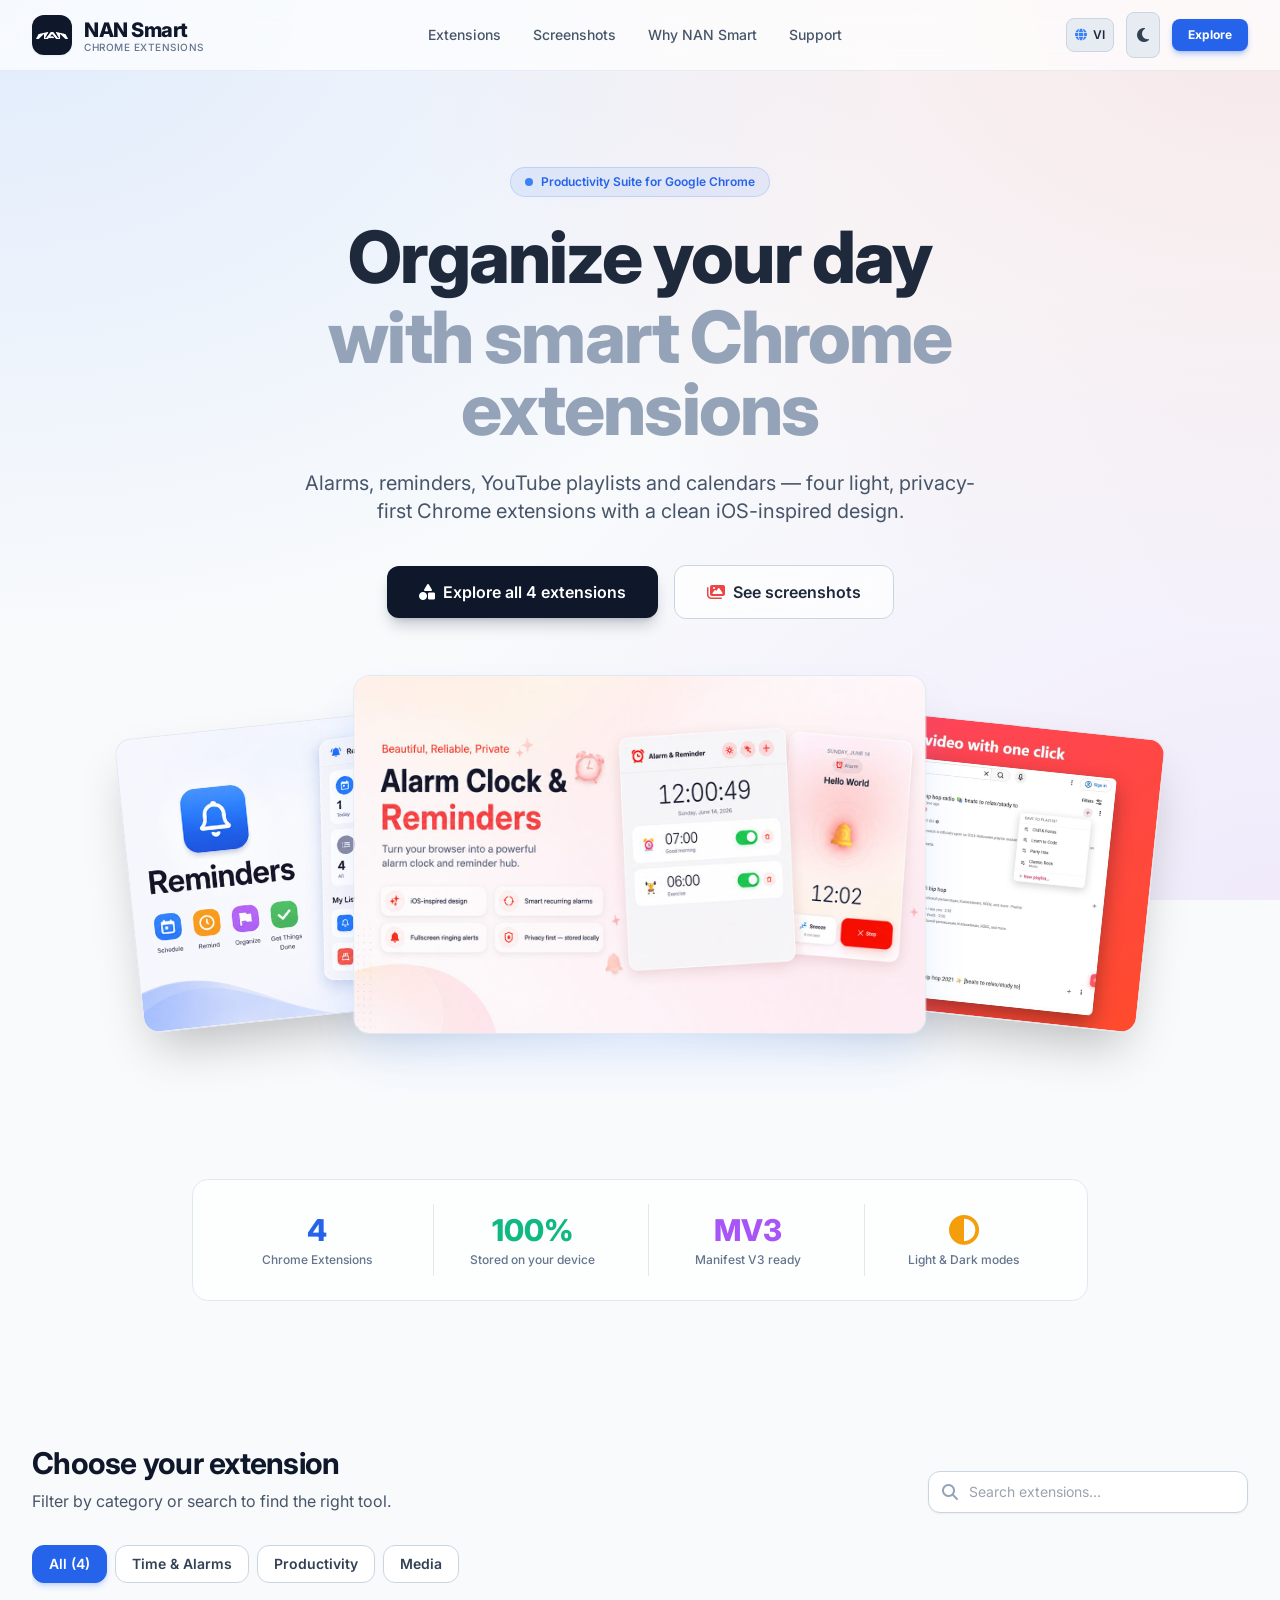
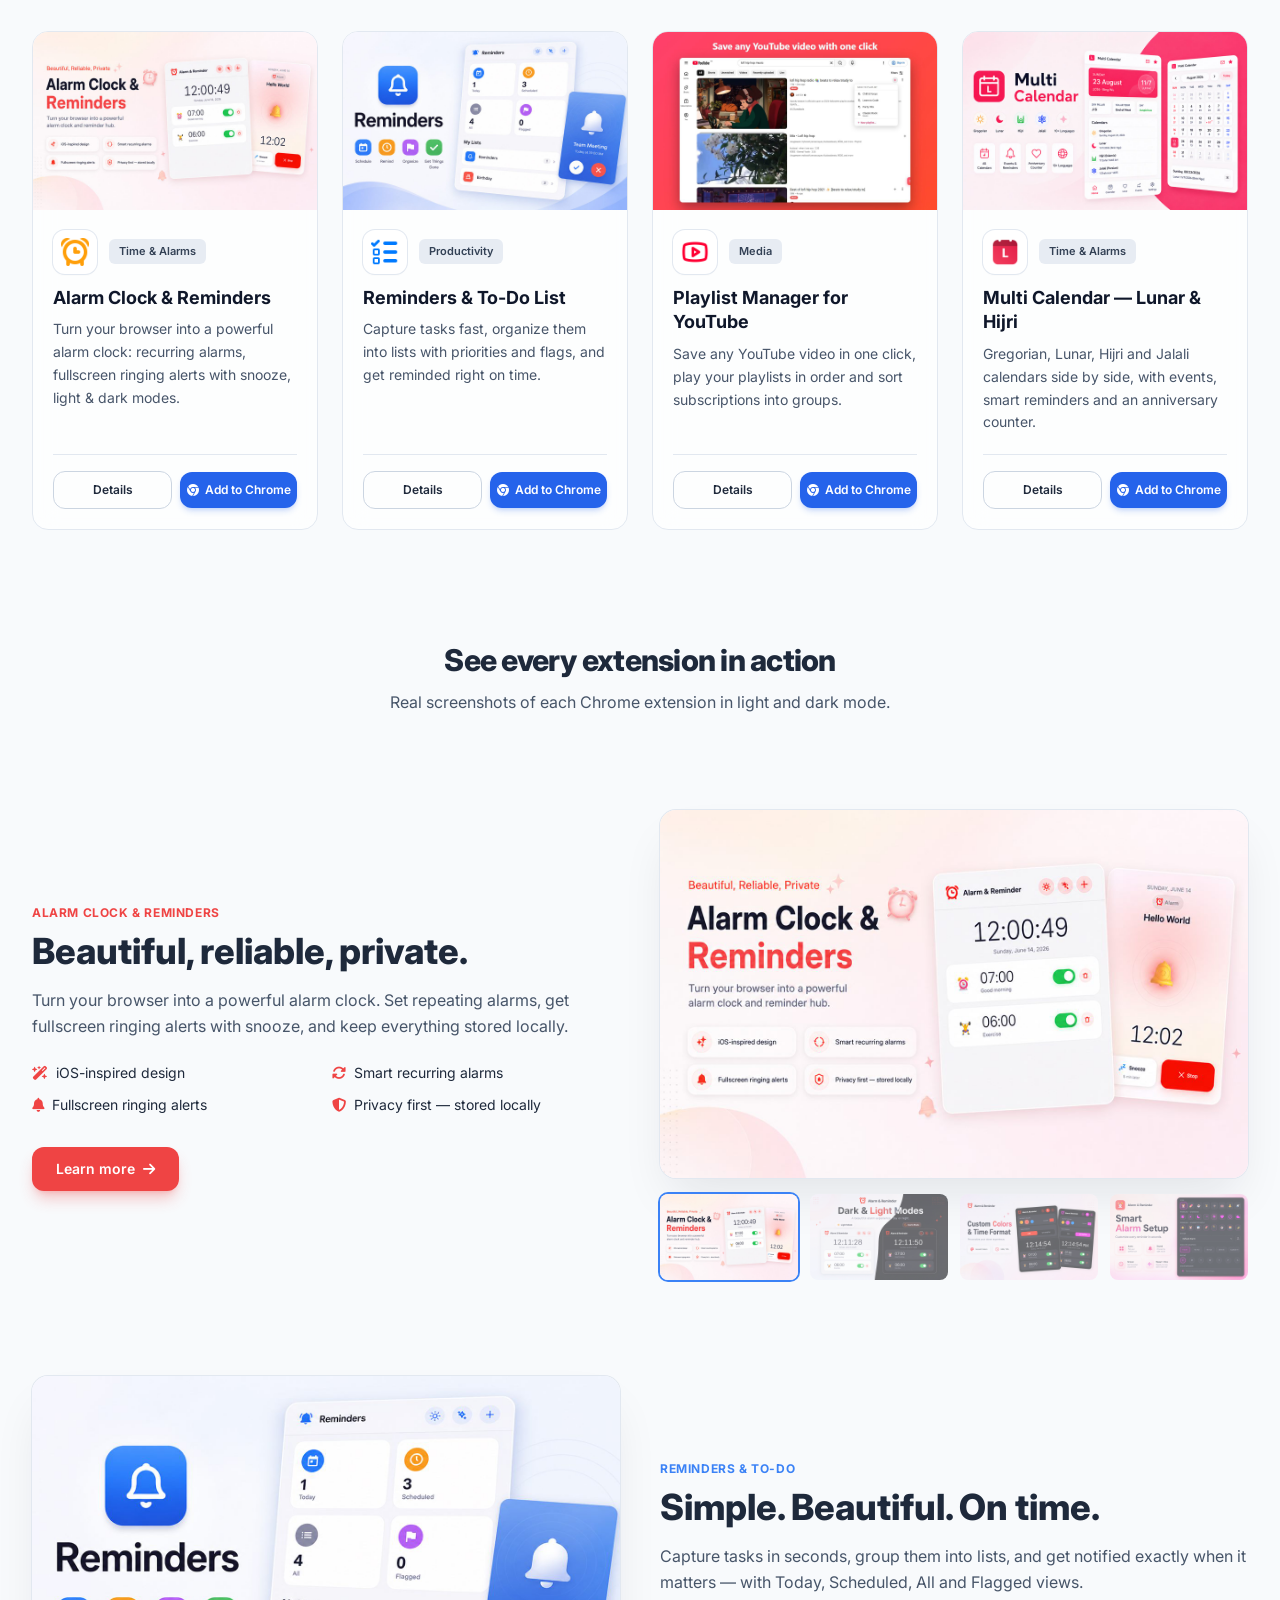
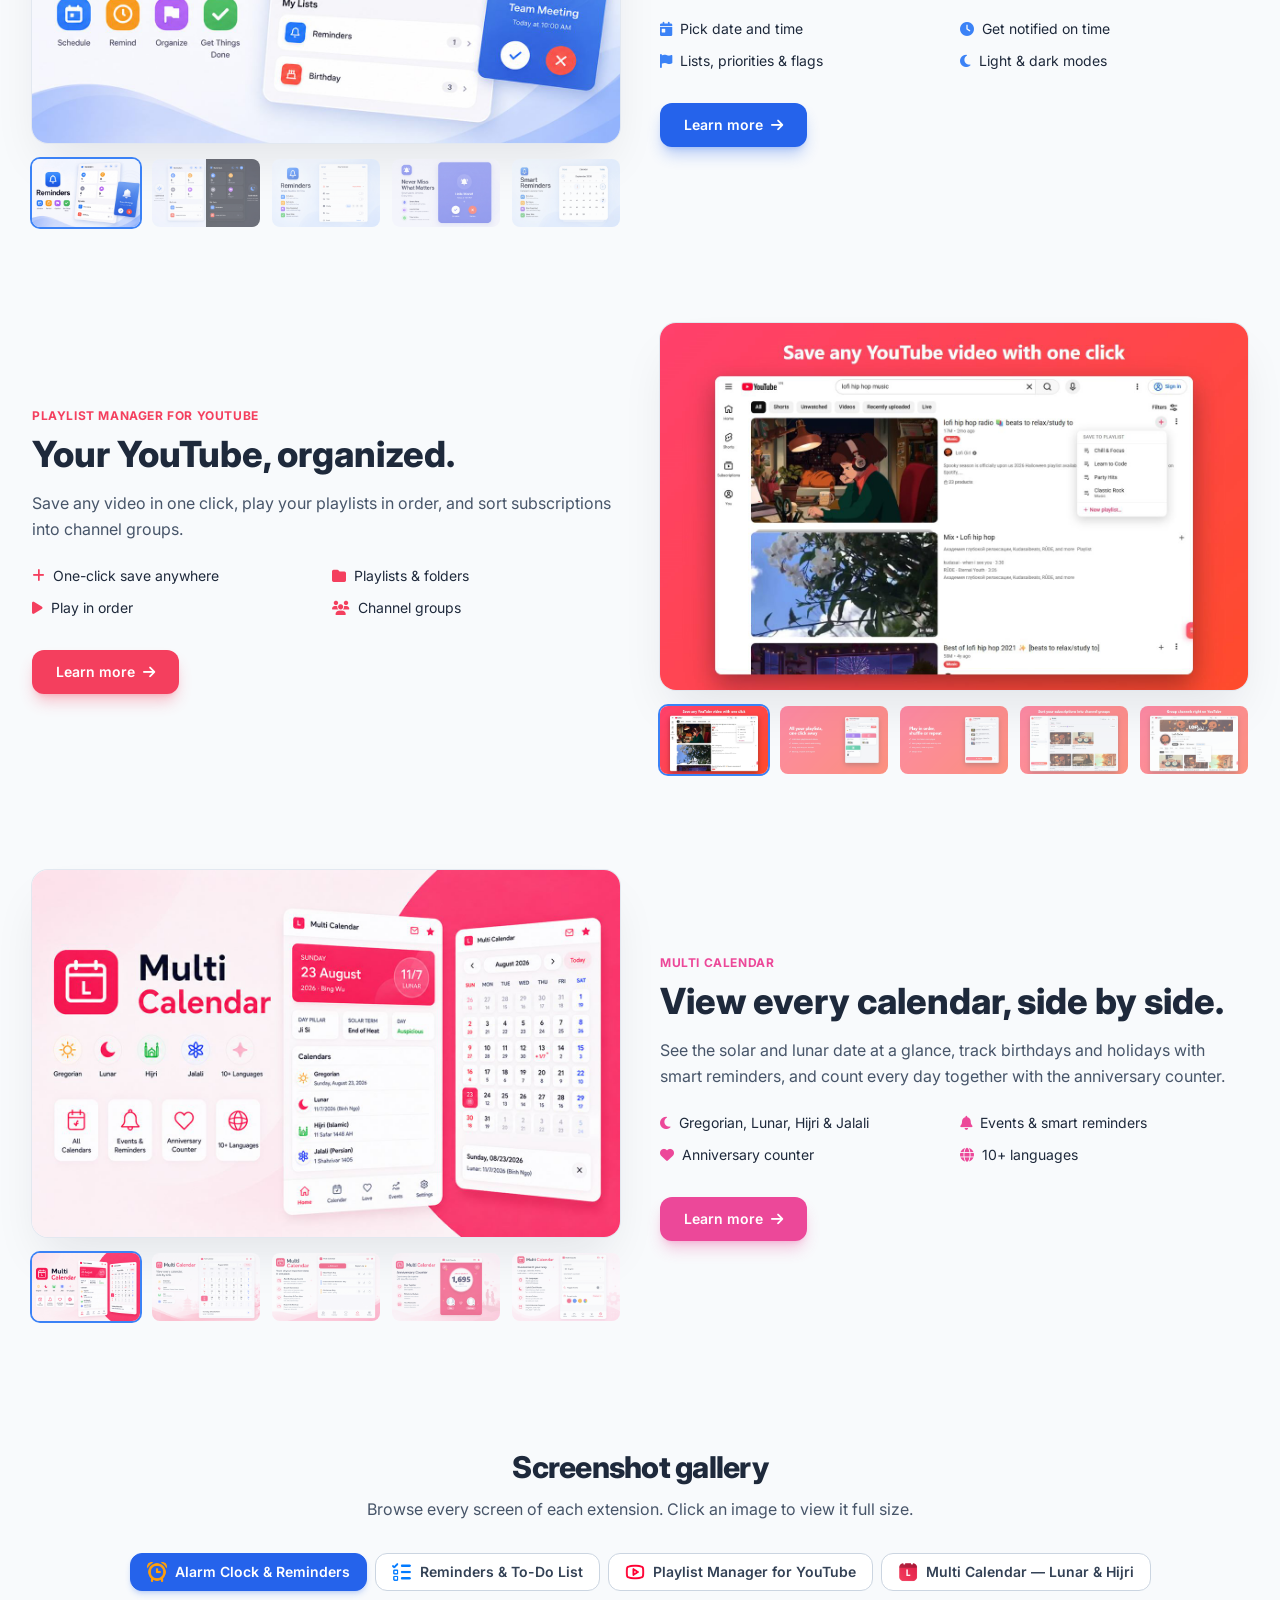
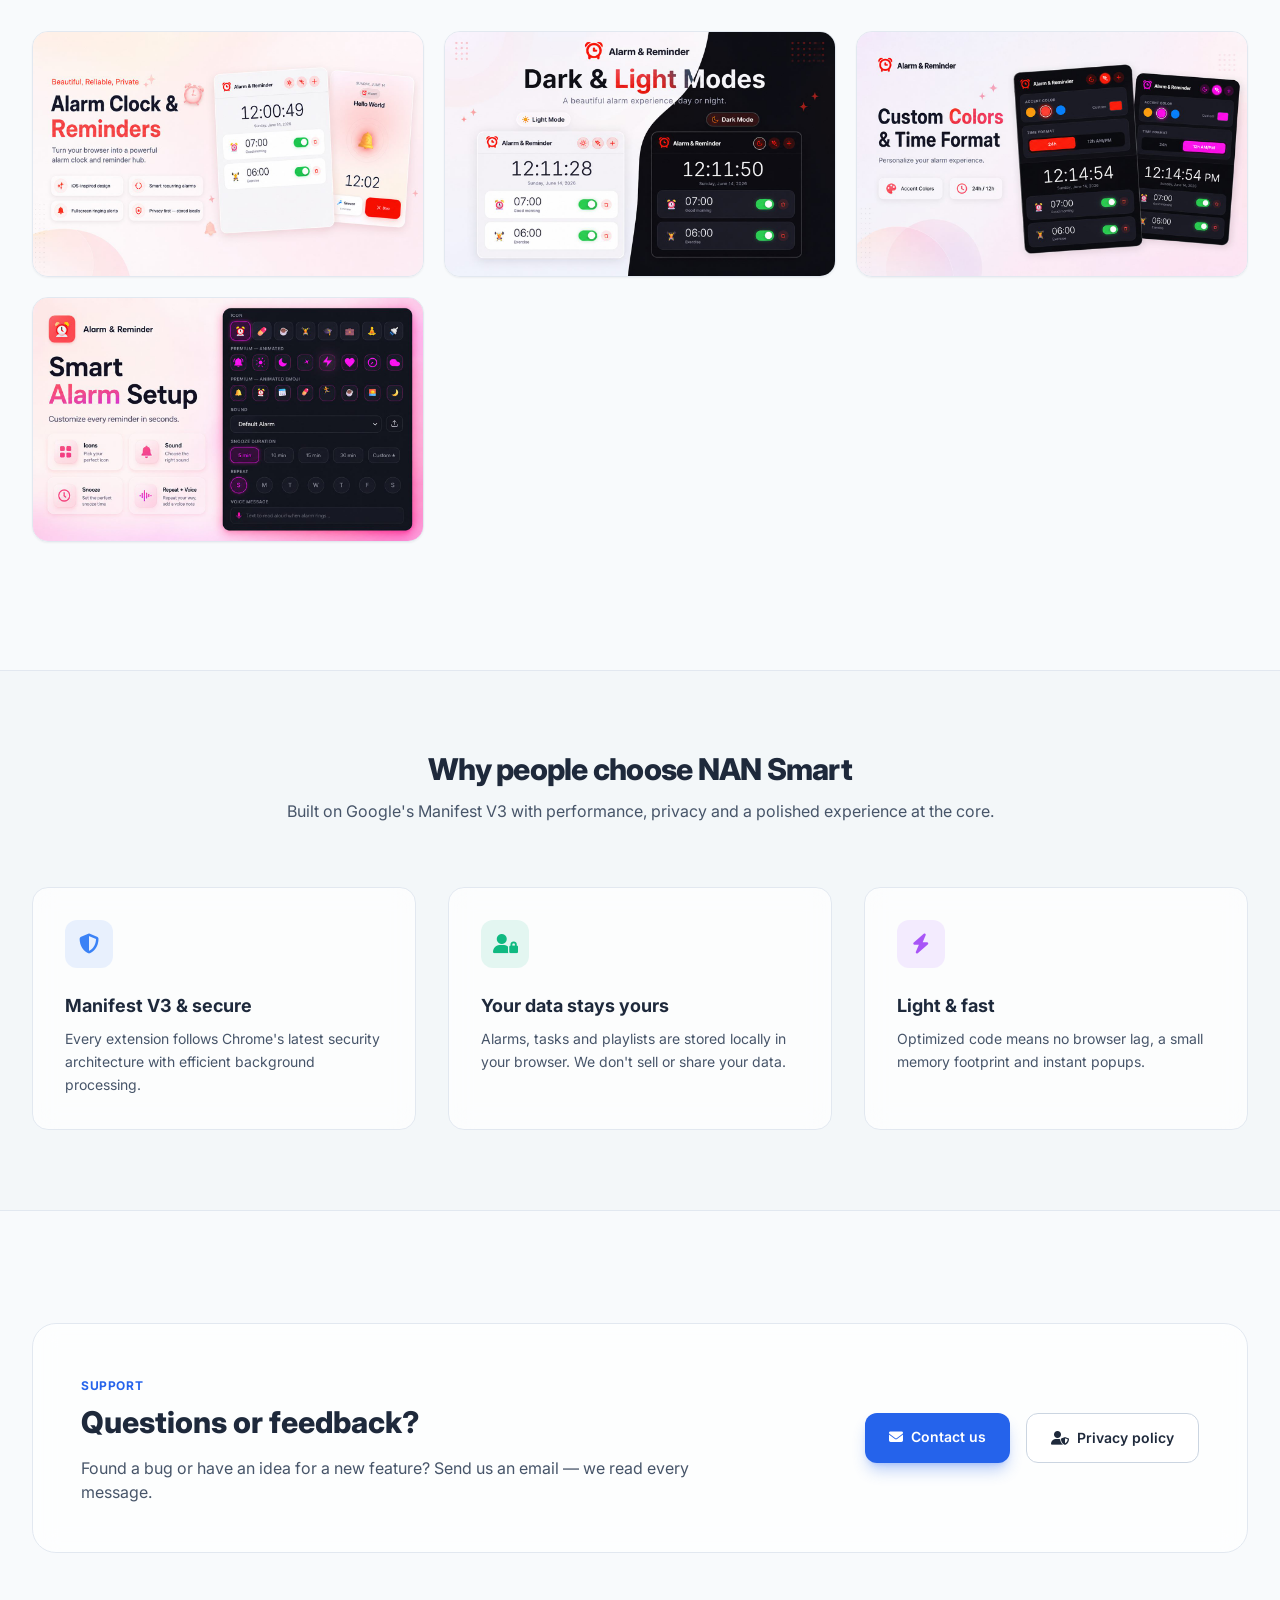
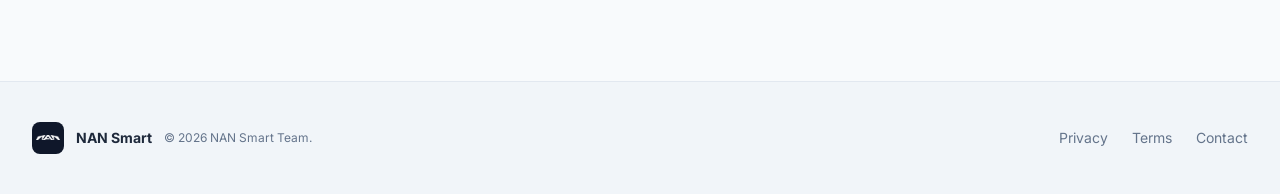
==== commit 2b1512aa: "Replace brand gradients with a monochrome style - Logo tile and brand name in solid black/white - Tw" ====
--- a/index.html
+++ b/index.html
@@ -144,11 +144,11 @@
   <header class="sticky top-0 z-40 w-full glass border-b border-slate-200/80 dark:border-slate-800/60">
     <div class="max-w-7xl mx-auto px-4 sm:px-6 lg:px-8 py-3 flex items-center justify-between">
       <a href="#" class="flex items-center gap-3 group">
-        <div class="w-10 h-10 p-1 rounded-xl bg-gradient-to-tr from-blue-600 via-indigo-500 to-purple-600 flex items-center justify-center shadow-lg shadow-blue-500/30 group-hover:scale-105 transition-transform shrink-0">
-          <img src="images/logo-mark.png" width="480" height="105" alt="NAN Smart logo" class="w-full h-auto brightness-0 invert">
+        <div class="w-10 h-10 p-1 rounded-xl bg-slate-900 dark:bg-white flex items-center justify-center shadow-sm group-hover:scale-105 transition-transform shrink-0">
+          <img src="images/logo-mark.png" width="480" height="105" alt="NAN Smart logo" class="w-full h-auto invert dark:invert-0">
         </div>
         <div>
-          <span class="text-xl font-extrabold tracking-tight bg-gradient-to-r from-blue-600 to-purple-600 dark:from-blue-400 dark:via-indigo-300 dark:to-purple-400 bg-clip-text text-transparent">NAN Smart</span>
+          <span class="text-xl font-extrabold tracking-tight text-slate-900 dark:text-white">NAN Smart</span>
           <span class="block text-[10px] text-slate-500 dark:text-slate-400 font-medium tracking-wider uppercase -mt-1" data-i18n="tagline">Chrome Extensions</span>
         </div>
       </a>
@@ -189,7 +189,7 @@
 
         <h1 class="text-4xl sm:text-6xl md:text-7xl font-extrabold tracking-tight max-w-4xl mx-auto leading-tight mb-6">
           <span data-i18n="hero_title1">Organize your day</span>
-          <span class="block mt-2 bg-gradient-to-r from-red-500 via-blue-500 to-purple-500 bg-clip-text text-transparent" data-i18n="hero_title2">with smart Chrome extensions</span>
+          <span class="block mt-2 text-slate-400 dark:text-slate-500" data-i18n="hero_title2">with smart Chrome extensions</span>
         </h1>
 
         <p class="text-base sm:text-xl text-slate-600 dark:text-slate-400 max-w-2xl mx-auto mb-10 leading-relaxed" data-i18n="hero_desc">
@@ -197,7 +197,7 @@
         </p>
 
         <div class="flex flex-col sm:flex-row items-center justify-center gap-4 mb-14">
-          <a href="#extensions" class="w-full sm:w-auto px-8 py-3.5 rounded-xl bg-gradient-to-r from-blue-600 to-indigo-600 hover:from-blue-500 hover:to-indigo-500 text-white font-semibold text-base shadow-lg shadow-blue-500/30 transition-all hover:scale-105 flex items-center justify-center gap-2">
+          <a href="#extensions" class="w-full sm:w-auto px-8 py-3.5 rounded-xl bg-slate-900 hover:bg-slate-700 text-white dark:bg-white dark:text-slate-900 dark:hover:bg-slate-200 font-semibold text-base shadow-lg shadow-slate-900/20 transition-all hover:scale-105 flex items-center justify-center gap-2">
             <i class="fa-solid fa-shapes"></i>
             <span data-i18n="hero_btn_explore">Explore all 4 extensions</span>
           </a>
@@ -413,7 +413,7 @@
 
     <!-- SUPPORT -->
     <section id="support" class="py-12 max-w-7xl mx-auto px-4 sm:px-6 lg:px-8 scroll-mt-20">
-      <div class="glass rounded-3xl p-8 md:p-12 border border-blue-500/20 bg-gradient-to-r from-blue-100/60 via-indigo-50/40 to-white/40 dark:from-blue-900/20 dark:via-indigo-900/10 dark:to-slate-900/40 flex flex-col md:flex-row items-center justify-between gap-8">
+      <div class="glass rounded-3xl p-8 md:p-12 border border-slate-200 dark:border-slate-800 bg-white/70 dark:bg-slate-900/60 flex flex-col md:flex-row items-center justify-between gap-8">
         <div class="max-w-2xl">
           <span class="text-xs font-bold uppercase tracking-wider text-blue-600 dark:text-blue-400" data-i18n="help_tag">Support</span>
           <h2 class="text-2xl md:text-3xl font-extrabold mt-2 mb-4" data-i18n="help_title">Questions or feedback?</h2>
@@ -435,7 +435,7 @@
   <footer class="border-t border-slate-200 dark:border-slate-800/80 mt-20 py-10 bg-slate-100 dark:bg-slate-950/80 text-slate-500 dark:text-slate-400 text-sm">
     <div class="max-w-7xl mx-auto px-4 sm:px-6 lg:px-8 flex flex-col md:flex-row justify-between items-center gap-6">
       <div class="flex flex-wrap items-center justify-center gap-3">
-        <div class="w-8 h-8 p-1 rounded-lg bg-gradient-to-tr from-blue-600 via-indigo-500 to-purple-600 flex items-center justify-center shrink-0"><img src="images/logo-mark.png" width="480" height="105" alt="NAN Smart logo" class="w-full h-auto brightness-0 invert"></div>
+        <div class="w-8 h-8 p-1 rounded-lg bg-slate-900 dark:bg-white flex items-center justify-center shrink-0"><img src="images/logo-mark.png" width="480" height="105" alt="NAN Smart logo" class="w-full h-auto invert dark:invert-0"></div>
         <span class="font-bold text-slate-800 dark:text-slate-200">NAN Smart</span>
         <span class="text-xs">&copy; 2026 NAN Smart Team.</span>
       </div>
--- a/home.css
+++ b/home.css
@@ -1 +1 @@
-*,:after,:before{--tw-border-spacing-x:0;--tw-border-spacing-y:0;--tw-translate-x:0;--tw-translate-y:0;--tw-rotate:0;--tw-skew-x:0;--tw-skew-y:0;--tw-scale-x:1;--tw-scale-y:1;--tw-pan-x: ;--tw-pan-y: ;--tw-pinch-zoom: ;--tw-scroll-snap-strictness:proximity;--tw-gradient-from-position: ;--tw-gradient-via-position: ;--tw-gradient-to-position: ;--tw-ordinal: ;--tw-slashed-zero: ;--tw-numeric-figure: ;--tw-numeric-spacing: ;--tw-numeric-fraction: ;--tw-ring-inset: ;--tw-ring-offset-width:0px;--tw-ring-offset-color:#fff;--tw-ring-color:rgba(59,130,246,.5);--tw-ring-offset-shadow:0 0 #0000;--tw-ring-shadow:0 0 #0000;--tw-shadow:0 0 #0000;--tw-shadow-colored:0 0 #0000;--tw-blur: ;--tw-brightness: ;--tw-contrast: ;--tw-grayscale: ;--tw-hue-rotate: ;--tw-invert: ;--tw-saturate: ;--tw-sepia: ;--tw-drop-shadow: ;--tw-backdrop-blur: ;--tw-backdrop-brightness: ;--tw-backdrop-contrast: ;--tw-backdrop-grayscale: ;--tw-backdrop-hue-rotate: ;--tw-backdrop-invert: ;--tw-backdrop-opacity: ;--tw-backdrop-saturate: ;--tw-backdrop-sepia: ;--tw-contain-size: ;--tw-contain-layout: ;--tw-contain-paint: ;--tw-contain-style: }::backdrop{--tw-border-spacing-x:0;--tw-border-spacing-y:0;--tw-translate-x:0;--tw-translate-y:0;--tw-rotate:0;--tw-skew-x:0;--tw-skew-y:0;--tw-scale-x:1;--tw-scale-y:1;--tw-pan-x: ;--tw-pan-y: ;--tw-pinch-zoom: ;--tw-scroll-snap-strictness:proximity;--tw-gradient-from-position: ;--tw-gradient-via-position: ;--tw-gradient-to-position: ;--tw-ordinal: ;--tw-slashed-zero: ;--tw-numeric-figure: ;--tw-numeric-spacing: ;--tw-numeric-fraction: ;--tw-ring-inset: ;--tw-ring-offset-width:0px;--tw-ring-offset-color:#fff;--tw-ring-color:rgba(59,130,246,.5);--tw-ring-offset-shadow:0 0 #0000;--tw-ring-shadow:0 0 #0000;--tw-shadow:0 0 #0000;--tw-shadow-colored:0 0 #0000;--tw-blur: ;--tw-brightness: ;--tw-contrast: ;--tw-grayscale: ;--tw-hue-rotate: ;--tw-invert: ;--tw-saturate: ;--tw-sepia: ;--tw-drop-shadow: ;--tw-backdrop-blur: ;--tw-backdrop-brightness: ;--tw-backdrop-contrast: ;--tw-backdrop-grayscale: ;--tw-backdrop-hue-rotate: ;--tw-backdrop-invert: ;--tw-backdrop-opacity: ;--tw-backdrop-saturate: ;--tw-backdrop-sepia: ;--tw-contain-size: ;--tw-contain-layout: ;--tw-contain-paint: ;--tw-contain-style: }/*! tailwindcss v3.4.16 | MIT License | https://tailwindcss.com*/*,:after,:before{box-sizing:border-box;border:0 solid #e5e7eb}:after,:before{--tw-content:""}:host,html{line-height:1.5;-webkit-text-size-adjust:100%;-moz-tab-size:4;-o-tab-size:4;tab-size:4;font-family:Inter,sans-serif;font-feature-settings:normal;font-variation-settings:normal;-webkit-tap-highlight-color:transparent}body{margin:0;line-height:inherit}hr{height:0;color:inherit;border-top-width:1px}abbr:where([title]){-webkit-text-decoration:underline dotted;text-decoration:underline dotted}h1,h2,h3,h4,h5,h6{font-size:inherit;font-weight:inherit}a{color:inherit;text-decoration:inherit}b,strong{font-weight:bolder}code,kbd,pre,samp{font-family:ui-monospace,SFMono-Regular,Menlo,Monaco,Consolas,Liberation Mono,Courier New,monospace;font-feature-settings:normal;font-variation-settings:normal;font-size:1em}small{font-size:80%}sub,sup{font-size:75%;line-height:0;position:relative;vertical-align:baseline}sub{bottom:-.25em}sup{top:-.5em}table{text-indent:0;border-color:inherit;border-collapse:collapse}button,input,optgroup,select,textarea{font-family:inherit;font-feature-settings:inherit;font-variation-settings:inherit;font-size:100%;font-weight:inherit;line-height:inherit;letter-spacing:inherit;color:inherit;margin:0;padding:0}button,select{text-transform:none}button,input:where([type=button]),input:where([type=reset]),input:where([type=submit]){-webkit-appearance:button;background-color:transparent;background-image:none}:-moz-focusring{outline:auto}:-moz-ui-invalid{box-shadow:none}progress{vertical-align:baseline}::-webkit-inner-spin-button,::-webkit-outer-spin-button{height:auto}[type=search]{-webkit-appearance:textfield;outline-offset:-2px}::-webkit-search-decoration{-webkit-appearance:none}::-webkit-file-upload-button{-webkit-appearance:button;font:inherit}summary{display:list-item}blockquote,dd,dl,figure,h1,h2,h3,h4,h5,h6,hr,p,pre{margin:0}fieldset{margin:0}fieldset,legend{padding:0}menu,ol,ul{list-style:none;margin:0;padding:0}dialog{padding:0}textarea{resize:vertical}input::-moz-placeholder,textarea::-moz-placeholder{opacity:1;color:#9ca3af}input::placeholder,textarea::placeholder{opacity:1;color:#9ca3af}[role=button],button{cursor:pointer}:disabled{cursor:default}audio,canvas,embed,iframe,img,object,svg,video{display:block;vertical-align:middle}img,video{max-width:100%;height:auto}[hidden]:where(:not([hidden=until-found])){display:none}.pointer-events-none{pointer-events:none}.fixed{position:fixed}.absolute{position:absolute}.relative{position:relative}.sticky{position:sticky}.inset-0{inset:0}.-top-3{top:-.75rem}.left-0{left:0}.left-1\/2{left:50%}.left-2{left:.5rem}.left-3\.5{left:.875rem}.right-0{right:0}.right-2{right:.5rem}.right-4{right:1rem}.right-5{right:1.25rem}.top-0{top:0}.top-1\/2{top:50%}.top-10{top:2.5rem}.top-4{top:1rem}.top-5{top:1.25rem}.z-10{z-index:10}.z-40{z-index:40}.z-50{z-index:50}.z-\[60\]{z-index:60}.col-span-full{grid-column:1/-1}.mx-2{margin-left:.5rem;margin-right:.5rem}.mx-auto{margin-left:auto;margin-right:auto}.my-16{margin-top:4rem;margin-bottom:4rem}.-mt-1{margin-top:-.25rem}.mb-1{margin-bottom:.25rem}.mb-10{margin-bottom:2.5rem}.mb-12{margin-bottom:3rem}.mb-14{margin-bottom:3.5rem}.mb-16{margin-bottom:4rem}.mb-2{margin-bottom:.5rem}.mb-3{margin-bottom:.75rem}.mb-4{margin-bottom:1rem}.mb-5{margin-bottom:1.25rem}.mb-6{margin-bottom:1.5rem}.mb-8{margin-bottom:2rem}.mr-2{margin-right:.5rem}.mt-1{margin-top:.25rem}.mt-12{margin-top:3rem}.mt-2{margin-top:.5rem}.mt-20{margin-top:5rem}.mt-3{margin-top:.75rem}.mt-4{margin-top:1rem}.mt-auto{margin-top:auto}.block{display:block}.inline-block{display:inline-block}.flex{display:flex}.inline-flex{display:inline-flex}.grid{display:grid}.hidden{display:none}.aspect-\[16\/10\]{aspect-ratio:16/10}.aspect-\[16\/7\]{aspect-ratio:16/7}.h-10{height:2.5rem}.h-11{height:2.75rem}.h-12{height:3rem}.h-16{height:4rem}.h-2{height:.5rem}.h-5{height:1.25rem}.h-8{height:2rem}.h-9{height:2.25rem}.h-auto{height:auto}.h-full{height:100%}.max-h-\[80vh\]{max-height:80vh}.max-h-\[90vh\]{max-height:90vh}.min-h-screen{min-height:100vh}.w-10{width:2.5rem}.w-11{width:2.75rem}.w-12{width:3rem}.w-16{width:4rem}.w-2{width:.5rem}.w-28{width:7rem}.w-5{width:1.25rem}.w-8{width:2rem}.w-9{width:2.25rem}.w-\[46\%\]{width:46%}.w-\[56\%\]{width:56%}.w-full{width:100%}.min-w-0{min-width:0}.max-w-2xl{max-width:42rem}.max-w-3xl{max-width:48rem}.max-w-4xl{max-width:56rem}.max-w-5xl{max-width:64rem}.max-w-6xl{max-width:72rem}.max-w-7xl{max-width:80rem}.max-w-xl{max-width:36rem}.flex-1{flex:1 1 0%}.shrink-0{flex-shrink:0}.-translate-x-1\/2{--tw-translate-x:-50%}.-translate-x-1\/2,.-translate-y-1\/2{transform:translate(var(--tw-translate-x),var(--tw-translate-y)) rotate(var(--tw-rotate)) skewX(var(--tw-skew-x)) skewY(var(--tw-skew-y)) scaleX(var(--tw-scale-x)) scaleY(var(--tw-scale-y))}.-translate-y-1\/2{--tw-translate-y:-50%}.-rotate-6{--tw-rotate:-6deg}.-rotate-6,.rotate-6{transform:translate(var(--tw-translate-x),var(--tw-translate-y)) rotate(var(--tw-rotate)) skewX(var(--tw-skew-x)) skewY(var(--tw-skew-y)) scaleX(var(--tw-scale-x)) scaleY(var(--tw-scale-y))}.rotate-6{--tw-rotate:6deg}@keyframes pulse{50%{opacity:.5}}.animate-pulse{animation:pulse 2s cubic-bezier(.4,0,.6,1) infinite}.cursor-pointer{cursor:pointer}.scroll-mt-20{scroll-margin-top:5rem}.scroll-mt-24{scroll-margin-top:6rem}.grid-cols-1{grid-template-columns:repeat(1,minmax(0,1fr))}.grid-cols-2{grid-template-columns:repeat(2,minmax(0,1fr))}.grid-cols-4{grid-template-columns:repeat(4,minmax(0,1fr))}.grid-cols-5{grid-template-columns:repeat(5,minmax(0,1fr))}.flex-col{flex-direction:column}.flex-wrap{flex-wrap:wrap}.items-start{align-items:flex-start}.items-center{align-items:center}.items-baseline{align-items:baseline}.justify-start{justify-content:flex-start}.justify-end{justify-content:flex-end}.justify-center{justify-content:center}.justify-between{justify-content:space-between}.gap-1{gap:.25rem}.gap-1\.5{gap:.375rem}.gap-10{gap:2.5rem}.gap-12{gap:3rem}.gap-2{gap:.5rem}.gap-3{gap:.75rem}.gap-4{gap:1rem}.gap-5{gap:1.25rem}.gap-6{gap:1.5rem}.gap-7{gap:1.75rem}.gap-8{gap:2rem}.space-y-2>:not([hidden])~:not([hidden]){--tw-space-y-reverse:0;margin-top:calc(.5rem*(1 - var(--tw-space-y-reverse)));margin-bottom:calc(.5rem*var(--tw-space-y-reverse))}.space-y-24>:not([hidden])~:not([hidden]){--tw-space-y-reverse:0;margin-top:calc(6rem*(1 - var(--tw-space-y-reverse)));margin-bottom:calc(6rem*var(--tw-space-y-reverse))}.space-y-3>:not([hidden])~:not([hidden]){--tw-space-y-reverse:0;margin-top:calc(.75rem*(1 - var(--tw-space-y-reverse)));margin-bottom:calc(.75rem*var(--tw-space-y-reverse))}.overflow-hidden{overflow:hidden}.overflow-x-auto{overflow-x:auto}.overflow-y-auto{overflow-y:auto}.whitespace-nowrap{white-space:nowrap}.rounded{border-radius:.25rem}.rounded-2xl{border-radius:1rem}.rounded-3xl{border-radius:1.5rem}.rounded-full{border-radius:9999px}.rounded-lg{border-radius:.5rem}.rounded-md{border-radius:.375rem}.rounded-xl{border-radius:.75rem}.border{border-width:1px}.border-2{border-width:2px}.border-y{border-top-width:1px}.border-b,.border-y{border-bottom-width:1px}.border-l{border-left-width:1px}.border-t{border-top-width:1px}.border-blue-500{--tw-border-opacity:1;border-color:rgb(59 130 246/var(--tw-border-opacity,1))}.border-blue-500\/20{border-color:rgba(59,130,246,.2)}.border-blue-500\/40{border-color:rgba(59,130,246,.4)}.border-blue-600{--tw-border-opacity:1;border-color:rgb(37 99 235/var(--tw-border-opacity,1))}.border-pink-500\/40{border-color:rgba(236,72,153,.4)}.border-red-500\/40{border-color:rgba(239,68,68,.4)}.border-rose-500\/40{border-color:rgba(244,63,94,.4)}.border-slate-200{--tw-border-opacity:1;border-color:rgb(226 232 240/var(--tw-border-opacity,1))}.border-slate-200\/80{border-color:rgba(226,232,240,.8)}.border-slate-300{--tw-border-opacity:1;border-color:rgb(203 213 225/var(--tw-border-opacity,1))}.border-transparent{border-color:transparent}.bg-blue-500{--tw-bg-opacity:1;background-color:rgb(59 130 246/var(--tw-bg-opacity,1))}.bg-blue-500\/10{background-color:rgba(59,130,246,.1)}.bg-blue-600{--tw-bg-opacity:1;background-color:rgb(37 99 235/var(--tw-bg-opacity,1))}.bg-emerald-500\/10{background-color:rgba(16,185,129,.1)}.bg-pink-500{--tw-bg-opacity:1;background-color:rgb(236 72 153/var(--tw-bg-opacity,1))}.bg-pink-500\/10{background-color:rgba(236,72,153,.1)}.bg-purple-500\/10{background-color:rgba(168,85,247,.1)}.bg-red-500{--tw-bg-opacity:1;background-color:rgb(239 68 68/var(--tw-bg-opacity,1))}.bg-red-500\/10{background-color:rgba(239,68,68,.1)}.bg-rose-500{--tw-bg-opacity:1;background-color:rgb(244 63 94/var(--tw-bg-opacity,1))}.bg-rose-500\/10{background-color:rgba(244,63,94,.1)}.bg-slate-100{--tw-bg-opacity:1;background-color:rgb(241 245 249/var(--tw-bg-opacity,1))}.bg-slate-100\/60{background-color:rgba(241,245,249,.6)}.bg-slate-200{--tw-bg-opacity:1;background-color:rgb(226 232 240/var(--tw-bg-opacity,1))}.bg-slate-200\/80{background-color:rgba(226,232,240,.8)}.bg-slate-50{--tw-bg-opacity:1;background-color:rgb(248 250 252/var(--tw-bg-opacity,1))}.bg-slate-950\/70{background-color:rgba(2,6,23,.7)}.bg-slate-950\/90{background-color:rgba(2,6,23,.9)}.bg-white{--tw-bg-opacity:1;background-color:rgb(255 255 255/var(--tw-bg-opacity,1))}.bg-white\/10{background-color:hsla(0,0%,100%,.1)}.bg-gradient-to-br{background-image:linear-gradient(to bottom right,var(--tw-gradient-stops))}.bg-gradient-to-r{background-image:linear-gradient(to right,var(--tw-gradient-stops))}.bg-gradient-to-tr{background-image:linear-gradient(to top right,var(--tw-gradient-stops))}.from-blue-100\/60{--tw-gradient-from:rgba(219,234,254,.6) var(--tw-gradient-from-position);--tw-gradient-to:rgba(219,234,254,0) var(--tw-gradient-to-position);--tw-gradient-stops:var(--tw-gradient-from),var(--tw-gradient-to)}.from-blue-500{--tw-gradient-from:#3b82f6 var(--tw-gradient-from-position);--tw-gradient-to:rgba(59,130,246,0) var(--tw-gradient-to-position);--tw-gradient-stops:var(--tw-gradient-from),var(--tw-gradient-to)}.from-blue-500\/10{--tw-gradient-from:rgba(59,130,246,.1) var(--tw-gradient-from-position);--tw-gradient-to:rgba(59,130,246,0) var(--tw-gradient-to-position);--tw-gradient-stops:var(--tw-gradient-from),var(--tw-gradient-to)}.from-blue-600{--tw-gradient-from:#2563eb var(--tw-gradient-from-position);--tw-gradient-to:rgba(37,99,235,0) var(--tw-gradient-to-position);--tw-gradient-stops:var(--tw-gradient-from),var(--tw-gradient-to)}.from-pink-500{--tw-gradient-from:#ec4899 var(--tw-gradient-from-position);--tw-gradient-to:rgba(236,72,153,0) var(--tw-gradient-to-position);--tw-gradient-stops:var(--tw-gradient-from),var(--tw-gradient-to)}.from-pink-500\/10{--tw-gradient-from:rgba(236,72,153,.1) var(--tw-gradient-from-position);--tw-gradient-to:rgba(236,72,153,0) var(--tw-gradient-to-position);--tw-gradient-stops:var(--tw-gradient-from),var(--tw-gradient-to)}.from-red-500{--tw-gradient-from:#ef4444 var(--tw-gradient-from-position);--tw-gradient-to:rgba(239,68,68,0) var(--tw-gradient-to-position);--tw-gradient-stops:var(--tw-gradient-from),var(--tw-gradient-to)}.from-red-500\/10{--tw-gradient-from:rgba(239,68,68,.1) var(--tw-gradient-from-position);--tw-gradient-to:rgba(239,68,68,0) var(--tw-gradient-to-position);--tw-gradient-stops:var(--tw-gradient-from),var(--tw-gradient-to)}.from-rose-500{--tw-gradient-from:#f43f5e var(--tw-gradient-from-position);--tw-gradient-to:rgba(244,63,94,0) var(--tw-gradient-to-position);--tw-gradient-stops:var(--tw-gradient-from),var(--tw-gradient-to)}.from-rose-500\/10{--tw-gradient-from:rgba(244,63,94,.1) var(--tw-gradient-from-position);--tw-gradient-to:rgba(244,63,94,0) var(--tw-gradient-to-position);--tw-gradient-stops:var(--tw-gradient-from),var(--tw-gradient-to)}.via-blue-500{--tw-gradient-to:rgba(59,130,246,0) var(--tw-gradient-to-position);--tw-gradient-stops:var(--tw-gradient-from),#3b82f6 var(--tw-gradient-via-position),var(--tw-gradient-to)}.via-indigo-50\/40{--tw-gradient-to:rgba(238,242,255,0) var(--tw-gradient-to-position);--tw-gradient-stops:var(--tw-gradient-from),rgba(238,242,255,.4) var(--tw-gradient-via-position),var(--tw-gradient-to)}.via-indigo-500{--tw-gradient-to:rgba(99,102,241,0) var(--tw-gradient-to-position);--tw-gradient-stops:var(--tw-gradient-from),#6366f1 var(--tw-gradient-via-position),var(--tw-gradient-to)}.to-indigo-500{--tw-gradient-to:#6366f1 var(--tw-gradient-to-position)}.to-indigo-600{--tw-gradient-to:#4f46e5 var(--tw-gradient-to-position)}.to-orange-500{--tw-gradient-to:#f97316 var(--tw-gradient-to-position)}.to-purple-500{--tw-gradient-to:#a855f7 var(--tw-gradient-to-position)}.to-purple-600{--tw-gradient-to:#9333ea var(--tw-gradient-to-position)}.to-red-600{--tw-gradient-to:#dc2626 var(--tw-gradient-to-position)}.to-rose-500{--tw-gradient-to:#f43f5e var(--tw-gradient-to-position)}.to-rose-600{--tw-gradient-to:#e11d48 var(--tw-gradient-to-position)}.to-transparent{--tw-gradient-to:transparent var(--tw-gradient-to-position)}.to-white\/40{--tw-gradient-to:hsla(0,0%,100%,.4) var(--tw-gradient-to-position)}.bg-clip-text{-webkit-background-clip:text;background-clip:text}.object-contain{-o-object-fit:contain;object-fit:contain}.object-cover{-o-object-fit:cover;object-fit:cover}.p-1{padding:.25rem}.p-2{padding:.5rem}.p-2\.5{padding:.625rem}.p-3{padding:.75rem}.p-4{padding:1rem}.p-5{padding:1.25rem}.p-6{padding:1.5rem}.p-7{padding:1.75rem}.p-8{padding:2rem}.px-1{padding-left:.25rem;padding-right:.25rem}.px-2\.5{padding-left:.625rem;padding-right:.625rem}.px-3{padding-left:.75rem;padding-right:.75rem}.px-3\.5{padding-left:.875rem;padding-right:.875rem}.px-4{padding-left:1rem;padding-right:1rem}.px-6{padding-left:1.5rem;padding-right:1.5rem}.px-7{padding-left:1.75rem;padding-right:1.75rem}.px-8{padding-left:2rem;padding-right:2rem}.py-0\.5{padding-top:.125rem;padding-bottom:.125rem}.py-1{padding-top:.25rem;padding-bottom:.25rem}.py-1\.5{padding-top:.375rem;padding-bottom:.375rem}.py-10{padding-top:2.5rem;padding-bottom:2.5rem}.py-12{padding-top:3rem;padding-bottom:3rem}.py-16{padding-top:4rem;padding-bottom:4rem}.py-2{padding-top:.5rem;padding-bottom:.5rem}.py-2\.5{padding-top:.625rem;padding-bottom:.625rem}.py-20{padding-top:5rem;padding-bottom:5rem}.py-3{padding-top:.75rem;padding-bottom:.75rem}.py-3\.5{padding-top:.875rem;padding-bottom:.875rem}.py-4{padding-top:1rem;padding-bottom:1rem}.pb-1{padding-bottom:.25rem}.pb-16{padding-bottom:4rem}.pb-4{padding-bottom:1rem}.pl-10{padding-left:2.5rem}.pr-10{padding-right:2.5rem}.pr-4{padding-right:1rem}.pt-16{padding-top:4rem}.pt-4{padding-top:1rem}.pt-6{padding-top:1.5rem}.pt-8{padding-top:2rem}.text-center{text-align:center}.text-2xl{font-size:1.5rem;line-height:2rem}.text-3xl{font-size:1.875rem;line-height:2.25rem}.text-4xl{font-size:2.25rem;line-height:2.5rem}.text-5xl{font-size:3rem;line-height:1}.text-6xl{font-size:3.75rem;line-height:1}.text-\[10px\]{font-size:10px}.text-\[11px\]{font-size:11px}.text-\[9px\]{font-size:9px}.text-base{font-size:1rem;line-height:1.5rem}.text-lg{font-size:1.125rem;line-height:1.75rem}.text-sm{font-size:.875rem;line-height:1.25rem}.text-xl{font-size:1.25rem;line-height:1.75rem}.text-xs{font-size:.75rem;line-height:1rem}.font-bold{font-weight:700}.font-extrabold{font-weight:800}.font-medium{font-weight:500}.font-semibold{font-weight:600}.uppercase{text-transform:uppercase}.leading-relaxed{line-height:1.625}.leading-snug{line-height:1.375}.leading-tight{line-height:1.25}.tracking-tight{letter-spacing:-.025em}.tracking-wider{letter-spacing:.05em}.text-amber-400{--tw-text-opacity:1;color:rgb(251 191 36/var(--tw-text-opacity,1))}.text-amber-500{--tw-text-opacity:1;color:rgb(245 158 11/var(--tw-text-opacity,1))}.text-blue-500{--tw-text-opacity:1;color:rgb(59 130 246/var(--tw-text-opacity,1))}.text-blue-600{--tw-text-opacity:1;color:rgb(37 99 235/var(--tw-text-opacity,1))}.text-emerald-500{--tw-text-opacity:1;color:rgb(16 185 129/var(--tw-text-opacity,1))}.text-pink-500{--tw-text-opacity:1;color:rgb(236 72 153/var(--tw-text-opacity,1))}.text-purple-500{--tw-text-opacity:1;color:rgb(168 85 247/var(--tw-text-opacity,1))}.text-red-500{--tw-text-opacity:1;color:rgb(239 68 68/var(--tw-text-opacity,1))}.text-rose-500{--tw-text-opacity:1;color:rgb(244 63 94/var(--tw-text-opacity,1))}.text-slate-300{--tw-text-opacity:1;color:rgb(203 213 225/var(--tw-text-opacity,1))}.text-slate-400{--tw-text-opacity:1;color:rgb(148 163 184/var(--tw-text-opacity,1))}.text-slate-500{--tw-text-opacity:1;color:rgb(100 116 139/var(--tw-text-opacity,1))}.text-slate-600{--tw-text-opacity:1;color:rgb(71 85 105/var(--tw-text-opacity,1))}.text-slate-700{--tw-text-opacity:1;color:rgb(51 65 85/var(--tw-text-opacity,1))}.text-slate-800{--tw-text-opacity:1;color:rgb(30 41 59/var(--tw-text-opacity,1))}.text-slate-900{--tw-text-opacity:1;color:rgb(15 23 42/var(--tw-text-opacity,1))}.text-transparent{color:transparent}.text-white{--tw-text-opacity:1;color:rgb(255 255 255/var(--tw-text-opacity,1))}.opacity-100{opacity:1}.opacity-60{opacity:.6}.opacity-90{opacity:.9}.shadow-2xl{--tw-shadow:0 25px 50px -12px rgba(0,0,0,.25);--tw-shadow-colored:0 25px 50px -12px var(--tw-shadow-color)}.shadow-2xl,.shadow-lg{box-shadow:var(--tw-ring-offset-shadow,0 0 #0000),var(--tw-ring-shadow,0 0 #0000),var(--tw-shadow)}.shadow-lg{--tw-shadow:0 10px 15px -3px rgba(0,0,0,.1),0 4px 6px -4px rgba(0,0,0,.1);--tw-shadow-colored:0 10px 15px -3px var(--tw-shadow-color),0 4px 6px -4px var(--tw-shadow-color)}.shadow-md{--tw-shadow:0 4px 6px -1px rgba(0,0,0,.1),0 2px 4px -2px rgba(0,0,0,.1);--tw-shadow-colored:0 4px 6px -1px var(--tw-shadow-color),0 2px 4px -2px var(--tw-shadow-color)}.shadow-md,.shadow-sm{box-shadow:var(--tw-ring-offset-shadow,0 0 #0000),var(--tw-ring-shadow,0 0 #0000),var(--tw-shadow)}.shadow-sm{--tw-shadow:0 1px 2px 0 rgba(0,0,0,.05);--tw-shadow-colored:0 1px 2px 0 var(--tw-shadow-color)}.shadow-xl{--tw-shadow:0 20px 25px -5px rgba(0,0,0,.1),0 8px 10px -6px rgba(0,0,0,.1);--tw-shadow-colored:0 20px 25px -5px var(--tw-shadow-color),0 8px 10px -6px var(--tw-shadow-color);box-shadow:var(--tw-ring-offset-shadow,0 0 #0000),var(--tw-ring-shadow,0 0 #0000),var(--tw-shadow)}.shadow-blue-500\/20{--tw-shadow-color:rgba(59,130,246,.2);--tw-shadow:var(--tw-shadow-colored)}.shadow-blue-500\/30{--tw-shadow-color:rgba(59,130,246,.3);--tw-shadow:var(--tw-shadow-colored)}.shadow-blue-600\/20{--tw-shadow-color:rgba(37,99,235,.2);--tw-shadow:var(--tw-shadow-colored)}.shadow-blue-600\/30{--tw-shadow-color:rgba(37,99,235,.3);--tw-shadow:var(--tw-shadow-colored)}.shadow-pink-500\/30{--tw-shadow-color:rgba(236,72,153,.3);--tw-shadow:var(--tw-shadow-colored)}.shadow-red-500\/30{--tw-shadow-color:rgba(239,68,68,.3);--tw-shadow:var(--tw-shadow-colored)}.shadow-rose-500\/30{--tw-shadow-color:rgba(244,63,94,.3);--tw-shadow:var(--tw-shadow-colored)}.shadow-slate-900\/10{--tw-shadow-color:rgba(15,23,42,.1);--tw-shadow:var(--tw-shadow-colored)}.ring{--tw-ring-offset-shadow:var(--tw-ring-inset) 0 0 0 var(--tw-ring-offset-width) var(--tw-ring-offset-color);--tw-ring-shadow:var(--tw-ring-inset) 0 0 0 calc(3px + var(--tw-ring-offset-width)) var(--tw-ring-color)}.ring,.ring-1{box-shadow:var(--tw-ring-offset-shadow),var(--tw-ring-shadow),var(--tw-shadow,0 0 #0000)}.ring-1{--tw-ring-offset-shadow:var(--tw-ring-inset) 0 0 0 var(--tw-ring-offset-width) var(--tw-ring-offset-color);--tw-ring-shadow:var(--tw-ring-inset) 0 0 0 calc(1px + var(--tw-ring-offset-width)) var(--tw-ring-color)}.ring-2{--tw-ring-offset-shadow:var(--tw-ring-inset) 0 0 0 var(--tw-ring-offset-width) var(--tw-ring-offset-color);--tw-ring-shadow:var(--tw-ring-inset) 0 0 0 calc(2px + var(--tw-ring-offset-width)) var(--tw-ring-color);box-shadow:var(--tw-ring-offset-shadow),var(--tw-ring-shadow),var(--tw-shadow,0 0 #0000)}.ring-blue-500{--tw-ring-opacity:1;--tw-ring-color:rgb(59 130 246/var(--tw-ring-opacity,1))}.ring-slate-200{--tw-ring-opacity:1;--tw-ring-color:rgb(226 232 240/var(--tw-ring-opacity,1))}.ring-transparent{--tw-ring-color:transparent}.brightness-0{--tw-brightness:brightness(0)}.brightness-0,.invert{filter:var(--tw-blur) var(--tw-brightness) var(--tw-contrast) var(--tw-grayscale) var(--tw-hue-rotate) var(--tw-invert) var(--tw-saturate) var(--tw-sepia) var(--tw-drop-shadow)}.invert{--tw-invert:invert(100%)}.filter{filter:var(--tw-blur) var(--tw-brightness) var(--tw-contrast) var(--tw-grayscale) var(--tw-hue-rotate) var(--tw-invert) var(--tw-saturate) var(--tw-sepia) var(--tw-drop-shadow)}.backdrop-blur-md{--tw-backdrop-blur:blur(12px)}.backdrop-blur-md,.backdrop-blur-sm{-webkit-backdrop-filter:var(--tw-backdrop-blur) var(--tw-backdrop-brightness) var(--tw-backdrop-contrast) var(--tw-backdrop-grayscale) var(--tw-backdrop-hue-rotate) var(--tw-backdrop-invert) var(--tw-backdrop-opacity) var(--tw-backdrop-saturate) var(--tw-backdrop-sepia);backdrop-filter:var(--tw-backdrop-blur) var(--tw-backdrop-brightness) var(--tw-backdrop-contrast) var(--tw-backdrop-grayscale) var(--tw-backdrop-hue-rotate) var(--tw-backdrop-invert) var(--tw-backdrop-opacity) var(--tw-backdrop-saturate) var(--tw-backdrop-sepia)}.backdrop-blur-sm{--tw-backdrop-blur:blur(4px)}.transition-all{transition-property:all;transition-timing-function:cubic-bezier(.4,0,.2,1);transition-duration:.15s}.transition-colors{transition-property:color,background-color,border-color,text-decoration-color,fill,stroke;transition-timing-function:cubic-bezier(.4,0,.2,1);transition-duration:.15s}.transition-transform{transition-property:transform;transition-timing-function:cubic-bezier(.4,0,.2,1);transition-duration:.15s}.duration-300{transition-duration:.3s}.duration-500{transition-duration:.5s}html{scroll-behavior:smooth}body{font-family:Inter,sans-serif}.glass{background:hsla(0,0%,100%,.7);backdrop-filter:blur(12px);-webkit-backdrop-filter:blur(12px)}.dark .glass{background:hsla(0,0%,100%,.04)}.bg-mesh{background-image:radial-gradient(at 0 0,rgba(59,130,246,.12) 0,transparent 50%),radial-gradient(at 100% 0,rgba(239,68,68,.1) 0,transparent 50%),radial-gradient(at 100% 100%,rgba(147,51,234,.08) 0,transparent 50%);background-attachment:fixed}.dark .bg-mesh{background-image:radial-gradient(at 0 0,rgba(59,130,246,.2) 0,transparent 50%),radial-gradient(at 100% 0,rgba(239,68,68,.16) 0,transparent 50%),radial-gradient(at 100% 100%,rgba(147,51,234,.15) 0,transparent 50%),radial-gradient(at 0 100%,rgba(16,185,129,.12) 0,transparent 50%)}.card-hover{transition:all .3s cubic-bezier(.4,0,.2,1)}.card-hover:hover{transform:translateY(-5px);box-shadow:0 20px 30px -10px rgba(59,130,246,.25)}.scrollbar-none::-webkit-scrollbar{display:none}.scrollbar-none{scrollbar-width:none}.fan img{transition:transform .4s cubic-bezier(.4,0,.2,1)}.fan:hover .fan-left{transform:translateX(-24px) rotate(-8deg)}.fan:hover .fan-right{transform:translateX(24px) rotate(8deg)}details>summary{list-style:none}details>summary::-webkit-details-marker{display:none}details[open] .faq-chevron{transform:rotate(180deg)}.selection\:bg-blue-500 ::-moz-selection{--tw-bg-opacity:1;background-color:rgb(59 130 246/var(--tw-bg-opacity,1))}.selection\:bg-blue-500 ::selection{--tw-bg-opacity:1;background-color:rgb(59 130 246/var(--tw-bg-opacity,1))}.selection\:text-white ::-moz-selection{--tw-text-opacity:1;color:rgb(255 255 255/var(--tw-text-opacity,1))}.selection\:text-white ::selection{--tw-text-opacity:1;color:rgb(255 255 255/var(--tw-text-opacity,1))}.selection\:bg-blue-500::-moz-selection{--tw-bg-opacity:1;background-color:rgb(59 130 246/var(--tw-bg-opacity,1))}.selection\:bg-blue-500::selection{--tw-bg-opacity:1;background-color:rgb(59 130 246/var(--tw-bg-opacity,1))}.selection\:text-white::-moz-selection{--tw-text-opacity:1;color:rgb(255 255 255/var(--tw-text-opacity,1))}.selection\:text-white::selection{--tw-text-opacity:1;color:rgb(255 255 255/var(--tw-text-opacity,1))}.hover\:scale-105:hover{--tw-scale-x:1.05;--tw-scale-y:1.05;transform:translate(var(--tw-translate-x),var(--tw-translate-y)) rotate(var(--tw-rotate)) skewX(var(--tw-skew-x)) skewY(var(--tw-skew-y)) scaleX(var(--tw-scale-x)) scaleY(var(--tw-scale-y))}.hover\:border-blue-500:hover{--tw-border-opacity:1;border-color:rgb(59 130 246/var(--tw-border-opacity,1))}.hover\:bg-blue-500:hover{--tw-bg-opacity:1;background-color:rgb(59 130 246/var(--tw-bg-opacity,1))}.hover\:bg-pink-400:hover{--tw-bg-opacity:1;background-color:rgb(244 114 182/var(--tw-bg-opacity,1))}.hover\:bg-red-400:hover{--tw-bg-opacity:1;background-color:rgb(248 113 113/var(--tw-bg-opacity,1))}.hover\:bg-rose-400:hover{--tw-bg-opacity:1;background-color:rgb(251 113 133/var(--tw-bg-opacity,1))}.hover\:bg-slate-100:hover{--tw-bg-opacity:1;background-color:rgb(241 245 249/var(--tw-bg-opacity,1))}.hover\:bg-slate-200:hover{--tw-bg-opacity:1;background-color:rgb(226 232 240/var(--tw-bg-opacity,1))}.hover\:bg-slate-200\/80:hover{background-color:rgba(226,232,240,.8)}.hover\:bg-slate-50:hover{--tw-bg-opacity:1;background-color:rgb(248 250 252/var(--tw-bg-opacity,1))}.hover\:bg-white\/20:hover{background-color:hsla(0,0%,100%,.2)}.hover\:from-blue-500:hover{--tw-gradient-from:#3b82f6 var(--tw-gradient-from-position);--tw-gradient-to:rgba(59,130,246,0) var(--tw-gradient-to-position);--tw-gradient-stops:var(--tw-gradient-from),var(--tw-gradient-to)}.hover\:to-indigo-500:hover{--tw-gradient-to:#6366f1 var(--tw-gradient-to-position)}.hover\:text-blue-500:hover{--tw-text-opacity:1;color:rgb(59 130 246/var(--tw-text-opacity,1))}.hover\:text-blue-600:hover{--tw-text-opacity:1;color:rgb(37 99 235/var(--tw-text-opacity,1))}.hover\:text-slate-900:hover{--tw-text-opacity:1;color:rgb(15 23 42/var(--tw-text-opacity,1))}.hover\:opacity-100:hover{opacity:1}.hover\:shadow-xl:hover{--tw-shadow:0 20px 25px -5px rgba(0,0,0,.1),0 8px 10px -6px rgba(0,0,0,.1);--tw-shadow-colored:0 20px 25px -5px var(--tw-shadow-color),0 8px 10px -6px var(--tw-shadow-color);box-shadow:var(--tw-ring-offset-shadow,0 0 #0000),var(--tw-ring-shadow,0 0 #0000),var(--tw-shadow)}.hover\:ring-2:hover{--tw-ring-offset-shadow:var(--tw-ring-inset) 0 0 0 var(--tw-ring-offset-width) var(--tw-ring-offset-color);--tw-ring-shadow:var(--tw-ring-inset) 0 0 0 calc(2px + var(--tw-ring-offset-width)) var(--tw-ring-color);box-shadow:var(--tw-ring-offset-shadow),var(--tw-ring-shadow),var(--tw-shadow,0 0 #0000)}.hover\:ring-blue-500:hover{--tw-ring-opacity:1;--tw-ring-color:rgb(59 130 246/var(--tw-ring-opacity,1))}.focus\:border-blue-500:focus{--tw-border-opacity:1;border-color:rgb(59 130 246/var(--tw-border-opacity,1))}.focus\:outline-none:focus{outline:2px solid transparent;outline-offset:2px}.group:hover .group-hover\:scale-105{--tw-scale-x:1.05;--tw-scale-y:1.05;transform:translate(var(--tw-translate-x),var(--tw-translate-y)) rotate(var(--tw-rotate)) skewX(var(--tw-skew-x)) skewY(var(--tw-skew-y)) scaleX(var(--tw-scale-x)) scaleY(var(--tw-scale-y))}.dark\:inline:is(.dark *){display:inline}.dark\:hidden:is(.dark *){display:none}.dark\:border-slate-700:is(.dark *){--tw-border-opacity:1;border-color:rgb(51 65 85/var(--tw-border-opacity,1))}.dark\:border-slate-800:is(.dark *){--tw-border-opacity:1;border-color:rgb(30 41 59/var(--tw-border-opacity,1))}.dark\:border-slate-800\/60:is(.dark *){border-color:rgba(30,41,59,.6)}.dark\:border-slate-800\/80:is(.dark *){border-color:rgba(30,41,59,.8)}.dark\:bg-slate-800:is(.dark *){--tw-bg-opacity:1;background-color:rgb(30 41 59/var(--tw-bg-opacity,1))}.dark\:bg-slate-800\/80:is(.dark *){background-color:rgba(30,41,59,.8)}.dark\:bg-slate-900:is(.dark *){--tw-bg-opacity:1;background-color:rgb(15 23 42/var(--tw-bg-opacity,1))}.dark\:bg-slate-900\/40:is(.dark *){background-color:rgba(15,23,42,.4)}.dark\:bg-slate-900\/60:is(.dark *){background-color:rgba(15,23,42,.6)}.dark\:bg-slate-900\/80:is(.dark *){background-color:rgba(15,23,42,.8)}.dark\:bg-slate-950:is(.dark *){--tw-bg-opacity:1;background-color:rgb(2 6 23/var(--tw-bg-opacity,1))}.dark\:bg-slate-950\/80:is(.dark *){background-color:rgba(2,6,23,.8)}.dark\:from-blue-400:is(.dark *){--tw-gradient-from:#60a5fa var(--tw-gradient-from-position);--tw-gradient-to:rgba(96,165,250,0) var(--tw-gradient-to-position);--tw-gradient-stops:var(--tw-gradient-from),var(--tw-gradient-to)}.dark\:from-blue-900\/20:is(.dark *){--tw-gradient-from:rgba(30,58,138,.2) var(--tw-gradient-from-position);--tw-gradient-to:rgba(30,58,138,0) var(--tw-gradient-to-position);--tw-gradient-stops:var(--tw-gradient-from),var(--tw-gradient-to)}.dark\:via-indigo-300:is(.dark *){--tw-gradient-to:rgba(165,180,252,0) var(--tw-gradient-to-position);--tw-gradient-stops:var(--tw-gradient-from),#a5b4fc var(--tw-gradient-via-position),var(--tw-gradient-to)}.dark\:via-indigo-900\/10:is(.dark *){--tw-gradient-to:rgba(49,46,129,0) var(--tw-gradient-to-position);--tw-gradient-stops:var(--tw-gradient-from),rgba(49,46,129,.1) var(--tw-gradient-via-position),var(--tw-gradient-to)}.dark\:to-purple-400:is(.dark *){--tw-gradient-to:#c084fc var(--tw-gradient-to-position)}.dark\:to-slate-900\/40:is(.dark *){--tw-gradient-to:rgba(15,23,42,.4) var(--tw-gradient-to-position)}.dark\:text-blue-400:is(.dark *){--tw-text-opacity:1;color:rgb(96 165 250/var(--tw-text-opacity,1))}.dark\:text-slate-100:is(.dark *){--tw-text-opacity:1;color:rgb(241 245 249/var(--tw-text-opacity,1))}.dark\:text-slate-200:is(.dark *){--tw-text-opacity:1;color:rgb(226 232 240/var(--tw-text-opacity,1))}.dark\:text-slate-300:is(.dark *){--tw-text-opacity:1;color:rgb(203 213 225/var(--tw-text-opacity,1))}.dark\:text-slate-400:is(.dark *){--tw-text-opacity:1;color:rgb(148 163 184/var(--tw-text-opacity,1))}.dark\:ring-slate-700:is(.dark *){--tw-ring-opacity:1;--tw-ring-color:rgb(51 65 85/var(--tw-ring-opacity,1))}.dark\:ring-slate-800:is(.dark *){--tw-ring-opacity:1;--tw-ring-color:rgb(30 41 59/var(--tw-ring-opacity,1))}.dark\:hover\:bg-slate-800:hover:is(.dark *){--tw-bg-opacity:1;background-color:rgb(30 41 59/var(--tw-bg-opacity,1))}.dark\:hover\:bg-slate-800\/80:hover:is(.dark *){background-color:rgba(30,41,59,.8)}.dark\:hover\:text-blue-400:hover:is(.dark *){--tw-text-opacity:1;color:rgb(96 165 250/var(--tw-text-opacity,1))}.dark\:hover\:text-white:hover:is(.dark *){--tw-text-opacity:1;color:rgb(255 255 255/var(--tw-text-opacity,1))}@media (min-width:640px){.sm\:left-6{left:1.5rem}.sm\:right-6{right:1.5rem}.sm\:block{display:block}.sm\:inline-flex{display:inline-flex}.sm\:hidden{display:none}.sm\:w-auto{width:auto}.sm\:grid-cols-2{grid-template-columns:repeat(2,minmax(0,1fr))}.sm\:flex-row{flex-direction:row}.sm\:justify-center{justify-content:center}.sm\:gap-3{gap:.75rem}.sm\:gap-4{gap:1rem}.sm\:p-10{padding:2.5rem}.sm\:p-8{padding:2rem}.sm\:px-6{padding-left:1.5rem;padding-right:1.5rem}.sm\:text-2xl{font-size:1.5rem;line-height:2rem}.sm\:text-5xl{font-size:3rem;line-height:1}.sm\:text-6xl{font-size:3.75rem;line-height:1}.sm\:text-base{font-size:1rem;line-height:1.5rem}.sm\:text-lg{font-size:1.125rem;line-height:1.75rem}.sm\:text-sm{font-size:.875rem;line-height:1.25rem}.sm\:text-xl{font-size:1.25rem;line-height:1.75rem}}@media (min-width:768px){.md\:mb-12{margin-bottom:3rem}.md\:flex{display:flex}.md\:w-80{width:20rem}.md\:w-auto{width:auto}.md\:grid-cols-2{grid-template-columns:repeat(2,minmax(0,1fr))}.md\:grid-cols-3{grid-template-columns:repeat(3,minmax(0,1fr))}.md\:grid-cols-4{grid-template-columns:repeat(4,minmax(0,1fr))}.md\:flex-row{flex-direction:row}.md\:items-end{align-items:flex-end}.md\:border-l{border-left-width:1px}.md\:p-12{padding:3rem}.md\:py-20{padding-top:5rem;padding-bottom:5rem}.md\:pb-24{padding-bottom:6rem}.md\:pt-24{padding-top:6rem}.md\:text-3xl{font-size:1.875rem;line-height:2.25rem}.md\:text-4xl{font-size:2.25rem;line-height:2.5rem}.md\:text-7xl{font-size:4.5rem;line-height:1}}@media (min-width:1024px){.lg\:order-1{order:1}.lg\:order-2{order:2}.lg\:grid-cols-2{grid-template-columns:repeat(2,minmax(0,1fr))}.lg\:grid-cols-3{grid-template-columns:repeat(3,minmax(0,1fr))}.lg\:grid-cols-4{grid-template-columns:repeat(4,minmax(0,1fr))}.lg\:px-8{padding-left:2rem;padding-right:2rem}.lg\:text-6xl{font-size:3.75rem;line-height:1}}+*,:after,:before{--tw-border-spacing-x:0;--tw-border-spacing-y:0;--tw-translate-x:0;--tw-translate-y:0;--tw-rotate:0;--tw-skew-x:0;--tw-skew-y:0;--tw-scale-x:1;--tw-scale-y:1;--tw-pan-x: ;--tw-pan-y: ;--tw-pinch-zoom: ;--tw-scroll-snap-strictness:proximity;--tw-gradient-from-position: ;--tw-gradient-via-position: ;--tw-gradient-to-position: ;--tw-ordinal: ;--tw-slashed-zero: ;--tw-numeric-figure: ;--tw-numeric-spacing: ;--tw-numeric-fraction: ;--tw-ring-inset: ;--tw-ring-offset-width:0px;--tw-ring-offset-color:#fff;--tw-ring-color:rgba(59,130,246,.5);--tw-ring-offset-shadow:0 0 #0000;--tw-ring-shadow:0 0 #0000;--tw-shadow:0 0 #0000;--tw-shadow-colored:0 0 #0000;--tw-blur: ;--tw-brightness: ;--tw-contrast: ;--tw-grayscale: ;--tw-hue-rotate: ;--tw-invert: ;--tw-saturate: ;--tw-sepia: ;--tw-drop-shadow: ;--tw-backdrop-blur: ;--tw-backdrop-brightness: ;--tw-backdrop-contrast: ;--tw-backdrop-grayscale: ;--tw-backdrop-hue-rotate: ;--tw-backdrop-invert: ;--tw-backdrop-opacity: ;--tw-backdrop-saturate: ;--tw-backdrop-sepia: ;--tw-contain-size: ;--tw-contain-layout: ;--tw-contain-paint: ;--tw-contain-style: }::backdrop{--tw-border-spacing-x:0;--tw-border-spacing-y:0;--tw-translate-x:0;--tw-translate-y:0;--tw-rotate:0;--tw-skew-x:0;--tw-skew-y:0;--tw-scale-x:1;--tw-scale-y:1;--tw-pan-x: ;--tw-pan-y: ;--tw-pinch-zoom: ;--tw-scroll-snap-strictness:proximity;--tw-gradient-from-position: ;--tw-gradient-via-position: ;--tw-gradient-to-position: ;--tw-ordinal: ;--tw-slashed-zero: ;--tw-numeric-figure: ;--tw-numeric-spacing: ;--tw-numeric-fraction: ;--tw-ring-inset: ;--tw-ring-offset-width:0px;--tw-ring-offset-color:#fff;--tw-ring-color:rgba(59,130,246,.5);--tw-ring-offset-shadow:0 0 #0000;--tw-ring-shadow:0 0 #0000;--tw-shadow:0 0 #0000;--tw-shadow-colored:0 0 #0000;--tw-blur: ;--tw-brightness: ;--tw-contrast: ;--tw-grayscale: ;--tw-hue-rotate: ;--tw-invert: ;--tw-saturate: ;--tw-sepia: ;--tw-drop-shadow: ;--tw-backdrop-blur: ;--tw-backdrop-brightness: ;--tw-backdrop-contrast: ;--tw-backdrop-grayscale: ;--tw-backdrop-hue-rotate: ;--tw-backdrop-invert: ;--tw-backdrop-opacity: ;--tw-backdrop-saturate: ;--tw-backdrop-sepia: ;--tw-contain-size: ;--tw-contain-layout: ;--tw-contain-paint: ;--tw-contain-style: }/*! tailwindcss v3.4.16 | MIT License | https://tailwindcss.com*/*,:after,:before{box-sizing:border-box;border:0 solid #e5e7eb}:after,:before{--tw-content:""}:host,html{line-height:1.5;-webkit-text-size-adjust:100%;-moz-tab-size:4;-o-tab-size:4;tab-size:4;font-family:Inter,sans-serif;font-feature-settings:normal;font-variation-settings:normal;-webkit-tap-highlight-color:transparent}body{margin:0;line-height:inherit}hr{height:0;color:inherit;border-top-width:1px}abbr:where([title]){-webkit-text-decoration:underline dotted;text-decoration:underline dotted}h1,h2,h3,h4,h5,h6{font-size:inherit;font-weight:inherit}a{color:inherit;text-decoration:inherit}b,strong{font-weight:bolder}code,kbd,pre,samp{font-family:ui-monospace,SFMono-Regular,Menlo,Monaco,Consolas,Liberation Mono,Courier New,monospace;font-feature-settings:normal;font-variation-settings:normal;font-size:1em}small{font-size:80%}sub,sup{font-size:75%;line-height:0;position:relative;vertical-align:baseline}sub{bottom:-.25em}sup{top:-.5em}table{text-indent:0;border-color:inherit;border-collapse:collapse}button,input,optgroup,select,textarea{font-family:inherit;font-feature-settings:inherit;font-variation-settings:inherit;font-size:100%;font-weight:inherit;line-height:inherit;letter-spacing:inherit;color:inherit;margin:0;padding:0}button,select{text-transform:none}button,input:where([type=button]),input:where([type=reset]),input:where([type=submit]){-webkit-appearance:button;background-color:transparent;background-image:none}:-moz-focusring{outline:auto}:-moz-ui-invalid{box-shadow:none}progress{vertical-align:baseline}::-webkit-inner-spin-button,::-webkit-outer-spin-button{height:auto}[type=search]{-webkit-appearance:textfield;outline-offset:-2px}::-webkit-search-decoration{-webkit-appearance:none}::-webkit-file-upload-button{-webkit-appearance:button;font:inherit}summary{display:list-item}blockquote,dd,dl,figure,h1,h2,h3,h4,h5,h6,hr,p,pre{margin:0}fieldset{margin:0}fieldset,legend{padding:0}menu,ol,ul{list-style:none;margin:0;padding:0}dialog{padding:0}textarea{resize:vertical}input::-moz-placeholder,textarea::-moz-placeholder{opacity:1;color:#9ca3af}input::placeholder,textarea::placeholder{opacity:1;color:#9ca3af}[role=button],button{cursor:pointer}:disabled{cursor:default}audio,canvas,embed,iframe,img,object,svg,video{display:block;vertical-align:middle}img,video{max-width:100%;height:auto}[hidden]:where(:not([hidden=until-found])){display:none}.pointer-events-none{pointer-events:none}.fixed{position:fixed}.absolute{position:absolute}.relative{position:relative}.sticky{position:sticky}.inset-0{inset:0}.-top-3{top:-.75rem}.left-0{left:0}.left-1\/2{left:50%}.left-2{left:.5rem}.left-3\.5{left:.875rem}.right-0{right:0}.right-2{right:.5rem}.right-4{right:1rem}.right-5{right:1.25rem}.top-0{top:0}.top-1\/2{top:50%}.top-10{top:2.5rem}.top-4{top:1rem}.top-5{top:1.25rem}.z-10{z-index:10}.z-40{z-index:40}.z-50{z-index:50}.z-\[60\]{z-index:60}.col-span-full{grid-column:1/-1}.mx-2{margin-left:.5rem;margin-right:.5rem}.mx-auto{margin-left:auto;margin-right:auto}.my-16{margin-top:4rem;margin-bottom:4rem}.-mt-1{margin-top:-.25rem}.mb-1{margin-bottom:.25rem}.mb-10{margin-bottom:2.5rem}.mb-12{margin-bottom:3rem}.mb-14{margin-bottom:3.5rem}.mb-16{margin-bottom:4rem}.mb-2{margin-bottom:.5rem}.mb-3{margin-bottom:.75rem}.mb-4{margin-bottom:1rem}.mb-5{margin-bottom:1.25rem}.mb-6{margin-bottom:1.5rem}.mb-8{margin-bottom:2rem}.mr-2{margin-right:.5rem}.mt-1{margin-top:.25rem}.mt-12{margin-top:3rem}.mt-2{margin-top:.5rem}.mt-20{margin-top:5rem}.mt-3{margin-top:.75rem}.mt-4{margin-top:1rem}.mt-auto{margin-top:auto}.block{display:block}.inline-block{display:inline-block}.flex{display:flex}.inline-flex{display:inline-flex}.grid{display:grid}.hidden{display:none}.aspect-\[16\/10\]{aspect-ratio:16/10}.aspect-\[16\/7\]{aspect-ratio:16/7}.h-10{height:2.5rem}.h-11{height:2.75rem}.h-12{height:3rem}.h-16{height:4rem}.h-2{height:.5rem}.h-5{height:1.25rem}.h-8{height:2rem}.h-9{height:2.25rem}.h-auto{height:auto}.h-full{height:100%}.max-h-\[80vh\]{max-height:80vh}.max-h-\[90vh\]{max-height:90vh}.min-h-screen{min-height:100vh}.w-10{width:2.5rem}.w-11{width:2.75rem}.w-12{width:3rem}.w-16{width:4rem}.w-2{width:.5rem}.w-28{width:7rem}.w-5{width:1.25rem}.w-8{width:2rem}.w-9{width:2.25rem}.w-\[46\%\]{width:46%}.w-\[56\%\]{width:56%}.w-full{width:100%}.min-w-0{min-width:0}.max-w-2xl{max-width:42rem}.max-w-3xl{max-width:48rem}.max-w-4xl{max-width:56rem}.max-w-5xl{max-width:64rem}.max-w-6xl{max-width:72rem}.max-w-7xl{max-width:80rem}.max-w-xl{max-width:36rem}.flex-1{flex:1 1 0%}.shrink-0{flex-shrink:0}.-translate-x-1\/2{--tw-translate-x:-50%}.-translate-x-1\/2,.-translate-y-1\/2{transform:translate(var(--tw-translate-x),var(--tw-translate-y)) rotate(var(--tw-rotate)) skewX(var(--tw-skew-x)) skewY(var(--tw-skew-y)) scaleX(var(--tw-scale-x)) scaleY(var(--tw-scale-y))}.-translate-y-1\/2{--tw-translate-y:-50%}.-rotate-6{--tw-rotate:-6deg}.-rotate-6,.rotate-6{transform:translate(var(--tw-translate-x),var(--tw-translate-y)) rotate(var(--tw-rotate)) skewX(var(--tw-skew-x)) skewY(var(--tw-skew-y)) scaleX(var(--tw-scale-x)) scaleY(var(--tw-scale-y))}.rotate-6{--tw-rotate:6deg}@keyframes pulse{50%{opacity:.5}}.animate-pulse{animation:pulse 2s cubic-bezier(.4,0,.6,1) infinite}.cursor-pointer{cursor:pointer}.scroll-mt-20{scroll-margin-top:5rem}.scroll-mt-24{scroll-margin-top:6rem}.grid-cols-1{grid-template-columns:repeat(1,minmax(0,1fr))}.grid-cols-2{grid-template-columns:repeat(2,minmax(0,1fr))}.grid-cols-4{grid-template-columns:repeat(4,minmax(0,1fr))}.grid-cols-5{grid-template-columns:repeat(5,minmax(0,1fr))}.flex-col{flex-direction:column}.flex-wrap{flex-wrap:wrap}.items-start{align-items:flex-start}.items-center{align-items:center}.items-baseline{align-items:baseline}.justify-start{justify-content:flex-start}.justify-end{justify-content:flex-end}.justify-center{justify-content:center}.justify-between{justify-content:space-between}.gap-1{gap:.25rem}.gap-1\.5{gap:.375rem}.gap-10{gap:2.5rem}.gap-12{gap:3rem}.gap-2{gap:.5rem}.gap-3{gap:.75rem}.gap-4{gap:1rem}.gap-5{gap:1.25rem}.gap-6{gap:1.5rem}.gap-7{gap:1.75rem}.gap-8{gap:2rem}.space-y-2>:not([hidden])~:not([hidden]){--tw-space-y-reverse:0;margin-top:calc(.5rem*(1 - var(--tw-space-y-reverse)));margin-bottom:calc(.5rem*var(--tw-space-y-reverse))}.space-y-24>:not([hidden])~:not([hidden]){--tw-space-y-reverse:0;margin-top:calc(6rem*(1 - var(--tw-space-y-reverse)));margin-bottom:calc(6rem*var(--tw-space-y-reverse))}.space-y-3>:not([hidden])~:not([hidden]){--tw-space-y-reverse:0;margin-top:calc(.75rem*(1 - var(--tw-space-y-reverse)));margin-bottom:calc(.75rem*var(--tw-space-y-reverse))}.overflow-hidden{overflow:hidden}.overflow-x-auto{overflow-x:auto}.overflow-y-auto{overflow-y:auto}.whitespace-nowrap{white-space:nowrap}.rounded{border-radius:.25rem}.rounded-2xl{border-radius:1rem}.rounded-3xl{border-radius:1.5rem}.rounded-full{border-radius:9999px}.rounded-lg{border-radius:.5rem}.rounded-md{border-radius:.375rem}.rounded-xl{border-radius:.75rem}.border{border-width:1px}.border-2{border-width:2px}.border-y{border-top-width:1px}.border-b,.border-y{border-bottom-width:1px}.border-l{border-left-width:1px}.border-t{border-top-width:1px}.border-blue-500{--tw-border-opacity:1;border-color:rgb(59 130 246/var(--tw-border-opacity,1))}.border-blue-500\/20{border-color:rgba(59,130,246,.2)}.border-blue-500\/40{border-color:rgba(59,130,246,.4)}.border-blue-600{--tw-border-opacity:1;border-color:rgb(37 99 235/var(--tw-border-opacity,1))}.border-pink-500\/40{border-color:rgba(236,72,153,.4)}.border-red-500\/40{border-color:rgba(239,68,68,.4)}.border-rose-500\/40{border-color:rgba(244,63,94,.4)}.border-slate-200{--tw-border-opacity:1;border-color:rgb(226 232 240/var(--tw-border-opacity,1))}.border-slate-200\/80{border-color:rgba(226,232,240,.8)}.border-slate-300{--tw-border-opacity:1;border-color:rgb(203 213 225/var(--tw-border-opacity,1))}.border-transparent{border-color:transparent}.bg-blue-500{--tw-bg-opacity:1;background-color:rgb(59 130 246/var(--tw-bg-opacity,1))}.bg-blue-500\/10{background-color:rgba(59,130,246,.1)}.bg-blue-600{--tw-bg-opacity:1;background-color:rgb(37 99 235/var(--tw-bg-opacity,1))}.bg-emerald-500\/10{background-color:rgba(16,185,129,.1)}.bg-pink-500{--tw-bg-opacity:1;background-color:rgb(236 72 153/var(--tw-bg-opacity,1))}.bg-pink-500\/10{background-color:rgba(236,72,153,.1)}.bg-purple-500\/10{background-color:rgba(168,85,247,.1)}.bg-red-500{--tw-bg-opacity:1;background-color:rgb(239 68 68/var(--tw-bg-opacity,1))}.bg-red-500\/10{background-color:rgba(239,68,68,.1)}.bg-rose-500{--tw-bg-opacity:1;background-color:rgb(244 63 94/var(--tw-bg-opacity,1))}.bg-rose-500\/10{background-color:rgba(244,63,94,.1)}.bg-slate-100{--tw-bg-opacity:1;background-color:rgb(241 245 249/var(--tw-bg-opacity,1))}.bg-slate-100\/60{background-color:rgba(241,245,249,.6)}.bg-slate-200{--tw-bg-opacity:1;background-color:rgb(226 232 240/var(--tw-bg-opacity,1))}.bg-slate-200\/80{background-color:rgba(226,232,240,.8)}.bg-slate-50{--tw-bg-opacity:1;background-color:rgb(248 250 252/var(--tw-bg-opacity,1))}.bg-slate-900{--tw-bg-opacity:1;background-color:rgb(15 23 42/var(--tw-bg-opacity,1))}.bg-slate-950\/70{background-color:rgba(2,6,23,.7)}.bg-slate-950\/90{background-color:rgba(2,6,23,.9)}.bg-white{--tw-bg-opacity:1;background-color:rgb(255 255 255/var(--tw-bg-opacity,1))}.bg-white\/10{background-color:hsla(0,0%,100%,.1)}.bg-white\/70{background-color:hsla(0,0%,100%,.7)}.bg-gradient-to-br{background-image:linear-gradient(to bottom right,var(--tw-gradient-stops))}.bg-gradient-to-tr{background-image:linear-gradient(to top right,var(--tw-gradient-stops))}.from-blue-500{--tw-gradient-from:#3b82f6 var(--tw-gradient-from-position);--tw-gradient-to:rgba(59,130,246,0) var(--tw-gradient-to-position);--tw-gradient-stops:var(--tw-gradient-from),var(--tw-gradient-to)}.from-blue-500\/10{--tw-gradient-from:rgba(59,130,246,.1) var(--tw-gradient-from-position);--tw-gradient-to:rgba(59,130,246,0) var(--tw-gradient-to-position);--tw-gradient-stops:var(--tw-gradient-from),var(--tw-gradient-to)}.from-pink-500{--tw-gradient-from:#ec4899 var(--tw-gradient-from-position);--tw-gradient-to:rgba(236,72,153,0) var(--tw-gradient-to-position);--tw-gradient-stops:var(--tw-gradient-from),var(--tw-gradient-to)}.from-pink-500\/10{--tw-gradient-from:rgba(236,72,153,.1) var(--tw-gradient-from-position);--tw-gradient-to:rgba(236,72,153,0) var(--tw-gradient-to-position);--tw-gradient-stops:var(--tw-gradient-from),var(--tw-gradient-to)}.from-red-500{--tw-gradient-from:#ef4444 var(--tw-gradient-from-position);--tw-gradient-to:rgba(239,68,68,0) var(--tw-gradient-to-position);--tw-gradient-stops:var(--tw-gradient-from),var(--tw-gradient-to)}.from-red-500\/10{--tw-gradient-from:rgba(239,68,68,.1) var(--tw-gradient-from-position);--tw-gradient-to:rgba(239,68,68,0) var(--tw-gradient-to-position);--tw-gradient-stops:var(--tw-gradient-from),var(--tw-gradient-to)}.from-rose-500{--tw-gradient-from:#f43f5e var(--tw-gradient-from-position);--tw-gradient-to:rgba(244,63,94,0) var(--tw-gradient-to-position);--tw-gradient-stops:var(--tw-gradient-from),var(--tw-gradient-to)}.from-rose-500\/10{--tw-gradient-from:rgba(244,63,94,.1) var(--tw-gradient-from-position);--tw-gradient-to:rgba(244,63,94,0) var(--tw-gradient-to-position);--tw-gradient-stops:var(--tw-gradient-from),var(--tw-gradient-to)}.to-indigo-600{--tw-gradient-to:#4f46e5 var(--tw-gradient-to-position)}.to-orange-500{--tw-gradient-to:#f97316 var(--tw-gradient-to-position)}.to-red-600{--tw-gradient-to:#dc2626 var(--tw-gradient-to-position)}.to-rose-600{--tw-gradient-to:#e11d48 var(--tw-gradient-to-position)}.to-transparent{--tw-gradient-to:transparent var(--tw-gradient-to-position)}.object-contain{-o-object-fit:contain;object-fit:contain}.object-cover{-o-object-fit:cover;object-fit:cover}.p-1{padding:.25rem}.p-2{padding:.5rem}.p-2\.5{padding:.625rem}.p-3{padding:.75rem}.p-4{padding:1rem}.p-5{padding:1.25rem}.p-6{padding:1.5rem}.p-7{padding:1.75rem}.p-8{padding:2rem}.px-1{padding-left:.25rem;padding-right:.25rem}.px-2\.5{padding-left:.625rem;padding-right:.625rem}.px-3{padding-left:.75rem;padding-right:.75rem}.px-3\.5{padding-left:.875rem;padding-right:.875rem}.px-4{padding-left:1rem;padding-right:1rem}.px-6{padding-left:1.5rem;padding-right:1.5rem}.px-7{padding-left:1.75rem;padding-right:1.75rem}.px-8{padding-left:2rem;padding-right:2rem}.py-0\.5{padding-top:.125rem;padding-bottom:.125rem}.py-1{padding-top:.25rem;padding-bottom:.25rem}.py-1\.5{padding-top:.375rem;padding-bottom:.375rem}.py-10{padding-top:2.5rem;padding-bottom:2.5rem}.py-12{padding-top:3rem;padding-bottom:3rem}.py-16{padding-top:4rem;padding-bottom:4rem}.py-2{padding-top:.5rem;padding-bottom:.5rem}.py-2\.5{padding-top:.625rem;padding-bottom:.625rem}.py-20{padding-top:5rem;padding-bottom:5rem}.py-3{padding-top:.75rem;padding-bottom:.75rem}.py-3\.5{padding-top:.875rem;padding-bottom:.875rem}.py-4{padding-top:1rem;padding-bottom:1rem}.pb-1{padding-bottom:.25rem}.pb-16{padding-bottom:4rem}.pb-4{padding-bottom:1rem}.pl-10{padding-left:2.5rem}.pr-10{padding-right:2.5rem}.pr-4{padding-right:1rem}.pt-16{padding-top:4rem}.pt-4{padding-top:1rem}.pt-6{padding-top:1.5rem}.pt-8{padding-top:2rem}.text-center{text-align:center}.text-2xl{font-size:1.5rem;line-height:2rem}.text-3xl{font-size:1.875rem;line-height:2.25rem}.text-4xl{font-size:2.25rem;line-height:2.5rem}.text-5xl{font-size:3rem;line-height:1}.text-6xl{font-size:3.75rem;line-height:1}.text-\[10px\]{font-size:10px}.text-\[11px\]{font-size:11px}.text-\[9px\]{font-size:9px}.text-base{font-size:1rem;line-height:1.5rem}.text-lg{font-size:1.125rem;line-height:1.75rem}.text-sm{font-size:.875rem;line-height:1.25rem}.text-xl{font-size:1.25rem;line-height:1.75rem}.text-xs{font-size:.75rem;line-height:1rem}.font-bold{font-weight:700}.font-extrabold{font-weight:800}.font-medium{font-weight:500}.font-semibold{font-weight:600}.uppercase{text-transform:uppercase}.leading-relaxed{line-height:1.625}.leading-snug{line-height:1.375}.leading-tight{line-height:1.25}.tracking-tight{letter-spacing:-.025em}.tracking-wider{letter-spacing:.05em}.text-amber-400{--tw-text-opacity:1;color:rgb(251 191 36/var(--tw-text-opacity,1))}.text-amber-500{--tw-text-opacity:1;color:rgb(245 158 11/var(--tw-text-opacity,1))}.text-blue-500{--tw-text-opacity:1;color:rgb(59 130 246/var(--tw-text-opacity,1))}.text-blue-600{--tw-text-opacity:1;color:rgb(37 99 235/var(--tw-text-opacity,1))}.text-emerald-500{--tw-text-opacity:1;color:rgb(16 185 129/var(--tw-text-opacity,1))}.text-pink-500{--tw-text-opacity:1;color:rgb(236 72 153/var(--tw-text-opacity,1))}.text-purple-500{--tw-text-opacity:1;color:rgb(168 85 247/var(--tw-text-opacity,1))}.text-red-500{--tw-text-opacity:1;color:rgb(239 68 68/var(--tw-text-opacity,1))}.text-rose-500{--tw-text-opacity:1;color:rgb(244 63 94/var(--tw-text-opacity,1))}.text-slate-300{--tw-text-opacity:1;color:rgb(203 213 225/var(--tw-text-opacity,1))}.text-slate-400{--tw-text-opacity:1;color:rgb(148 163 184/var(--tw-text-opacity,1))}.text-slate-500{--tw-text-opacity:1;color:rgb(100 116 139/var(--tw-text-opacity,1))}.text-slate-600{--tw-text-opacity:1;color:rgb(71 85 105/var(--tw-text-opacity,1))}.text-slate-700{--tw-text-opacity:1;color:rgb(51 65 85/var(--tw-text-opacity,1))}.text-slate-800{--tw-text-opacity:1;color:rgb(30 41 59/var(--tw-text-opacity,1))}.text-slate-900{--tw-text-opacity:1;color:rgb(15 23 42/var(--tw-text-opacity,1))}.text-white{--tw-text-opacity:1;color:rgb(255 255 255/var(--tw-text-opacity,1))}.opacity-100{opacity:1}.opacity-60{opacity:.6}.opacity-90{opacity:.9}.shadow-2xl{--tw-shadow:0 25px 50px -12px rgba(0,0,0,.25);--tw-shadow-colored:0 25px 50px -12px var(--tw-shadow-color)}.shadow-2xl,.shadow-lg{box-shadow:var(--tw-ring-offset-shadow,0 0 #0000),var(--tw-ring-shadow,0 0 #0000),var(--tw-shadow)}.shadow-lg{--tw-shadow:0 10px 15px -3px rgba(0,0,0,.1),0 4px 6px -4px rgba(0,0,0,.1);--tw-shadow-colored:0 10px 15px -3px var(--tw-shadow-color),0 4px 6px -4px var(--tw-shadow-color)}.shadow-md{--tw-shadow:0 4px 6px -1px rgba(0,0,0,.1),0 2px 4px -2px rgba(0,0,0,.1);--tw-shadow-colored:0 4px 6px -1px var(--tw-shadow-color),0 2px 4px -2px var(--tw-shadow-color)}.shadow-md,.shadow-sm{box-shadow:var(--tw-ring-offset-shadow,0 0 #0000),var(--tw-ring-shadow,0 0 #0000),var(--tw-shadow)}.shadow-sm{--tw-shadow:0 1px 2px 0 rgba(0,0,0,.05);--tw-shadow-colored:0 1px 2px 0 var(--tw-shadow-color)}.shadow-xl{--tw-shadow:0 20px 25px -5px rgba(0,0,0,.1),0 8px 10px -6px rgba(0,0,0,.1);--tw-shadow-colored:0 20px 25px -5px var(--tw-shadow-color),0 8px 10px -6px var(--tw-shadow-color);box-shadow:var(--tw-ring-offset-shadow,0 0 #0000),var(--tw-ring-shadow,0 0 #0000),var(--tw-shadow)}.shadow-blue-500\/20{--tw-shadow-color:rgba(59,130,246,.2);--tw-shadow:var(--tw-shadow-colored)}.shadow-blue-600\/20{--tw-shadow-color:rgba(37,99,235,.2);--tw-shadow:var(--tw-shadow-colored)}.shadow-blue-600\/30{--tw-shadow-color:rgba(37,99,235,.3);--tw-shadow:var(--tw-shadow-colored)}.shadow-pink-500\/30{--tw-shadow-color:rgba(236,72,153,.3);--tw-shadow:var(--tw-shadow-colored)}.shadow-red-500\/30{--tw-shadow-color:rgba(239,68,68,.3);--tw-shadow:var(--tw-shadow-colored)}.shadow-rose-500\/30{--tw-shadow-color:rgba(244,63,94,.3);--tw-shadow:var(--tw-shadow-colored)}.shadow-slate-900\/10{--tw-shadow-color:rgba(15,23,42,.1);--tw-shadow:var(--tw-shadow-colored)}.shadow-slate-900\/20{--tw-shadow-color:rgba(15,23,42,.2);--tw-shadow:var(--tw-shadow-colored)}.ring{--tw-ring-offset-shadow:var(--tw-ring-inset) 0 0 0 var(--tw-ring-offset-width) var(--tw-ring-offset-color);--tw-ring-shadow:var(--tw-ring-inset) 0 0 0 calc(3px + var(--tw-ring-offset-width)) var(--tw-ring-color)}.ring,.ring-1{box-shadow:var(--tw-ring-offset-shadow),var(--tw-ring-shadow),var(--tw-shadow,0 0 #0000)}.ring-1{--tw-ring-offset-shadow:var(--tw-ring-inset) 0 0 0 var(--tw-ring-offset-width) var(--tw-ring-offset-color);--tw-ring-shadow:var(--tw-ring-inset) 0 0 0 calc(1px + var(--tw-ring-offset-width)) var(--tw-ring-color)}.ring-2{--tw-ring-offset-shadow:var(--tw-ring-inset) 0 0 0 var(--tw-ring-offset-width) var(--tw-ring-offset-color);--tw-ring-shadow:var(--tw-ring-inset) 0 0 0 calc(2px + var(--tw-ring-offset-width)) var(--tw-ring-color);box-shadow:var(--tw-ring-offset-shadow),var(--tw-ring-shadow),var(--tw-shadow,0 0 #0000)}.ring-blue-500{--tw-ring-opacity:1;--tw-ring-color:rgb(59 130 246/var(--tw-ring-opacity,1))}.ring-slate-200{--tw-ring-opacity:1;--tw-ring-color:rgb(226 232 240/var(--tw-ring-opacity,1))}.ring-transparent{--tw-ring-color:transparent}.invert{--tw-invert:invert(100%)}.filter,.invert{filter:var(--tw-blur) var(--tw-brightness) var(--tw-contrast) var(--tw-grayscale) var(--tw-hue-rotate) var(--tw-invert) var(--tw-saturate) var(--tw-sepia) var(--tw-drop-shadow)}.backdrop-blur-md{--tw-backdrop-blur:blur(12px)}.backdrop-blur-md,.backdrop-blur-sm{-webkit-backdrop-filter:var(--tw-backdrop-blur) var(--tw-backdrop-brightness) var(--tw-backdrop-contrast) var(--tw-backdrop-grayscale) var(--tw-backdrop-hue-rotate) var(--tw-backdrop-invert) var(--tw-backdrop-opacity) var(--tw-backdrop-saturate) var(--tw-backdrop-sepia);backdrop-filter:var(--tw-backdrop-blur) var(--tw-backdrop-brightness) var(--tw-backdrop-contrast) var(--tw-backdrop-grayscale) var(--tw-backdrop-hue-rotate) var(--tw-backdrop-invert) var(--tw-backdrop-opacity) var(--tw-backdrop-saturate) var(--tw-backdrop-sepia)}.backdrop-blur-sm{--tw-backdrop-blur:blur(4px)}.transition-all{transition-property:all;transition-timing-function:cubic-bezier(.4,0,.2,1);transition-duration:.15s}.transition-colors{transition-property:color,background-color,border-color,text-decoration-color,fill,stroke;transition-timing-function:cubic-bezier(.4,0,.2,1);transition-duration:.15s}.transition-transform{transition-property:transform;transition-timing-function:cubic-bezier(.4,0,.2,1);transition-duration:.15s}.duration-300{transition-duration:.3s}.duration-500{transition-duration:.5s}html{scroll-behavior:smooth}body{font-family:Inter,sans-serif}.glass{background:hsla(0,0%,100%,.7);backdrop-filter:blur(12px);-webkit-backdrop-filter:blur(12px)}.dark .glass{background:hsla(0,0%,100%,.04)}.bg-mesh{background-image:radial-gradient(at 0 0,rgba(59,130,246,.12) 0,transparent 50%),radial-gradient(at 100% 0,rgba(239,68,68,.1) 0,transparent 50%),radial-gradient(at 100% 100%,rgba(147,51,234,.08) 0,transparent 50%);background-attachment:fixed}.dark .bg-mesh{background-image:radial-gradient(at 0 0,rgba(59,130,246,.2) 0,transparent 50%),radial-gradient(at 100% 0,rgba(239,68,68,.16) 0,transparent 50%),radial-gradient(at 100% 100%,rgba(147,51,234,.15) 0,transparent 50%),radial-gradient(at 0 100%,rgba(16,185,129,.12) 0,transparent 50%)}.card-hover{transition:all .3s cubic-bezier(.4,0,.2,1)}.card-hover:hover{transform:translateY(-5px);box-shadow:0 20px 30px -10px rgba(59,130,246,.25)}.scrollbar-none::-webkit-scrollbar{display:none}.scrollbar-none{scrollbar-width:none}.fan img{transition:transform .4s cubic-bezier(.4,0,.2,1)}.fan:hover .fan-left{transform:translateX(-24px) rotate(-8deg)}.fan:hover .fan-right{transform:translateX(24px) rotate(8deg)}details>summary{list-style:none}details>summary::-webkit-details-marker{display:none}details[open] .faq-chevron{transform:rotate(180deg)}.selection\:bg-blue-500 ::-moz-selection{--tw-bg-opacity:1;background-color:rgb(59 130 246/var(--tw-bg-opacity,1))}.selection\:bg-blue-500 ::selection{--tw-bg-opacity:1;background-color:rgb(59 130 246/var(--tw-bg-opacity,1))}.selection\:text-white ::-moz-selection{--tw-text-opacity:1;color:rgb(255 255 255/var(--tw-text-opacity,1))}.selection\:text-white ::selection{--tw-text-opacity:1;color:rgb(255 255 255/var(--tw-text-opacity,1))}.selection\:bg-blue-500::-moz-selection{--tw-bg-opacity:1;background-color:rgb(59 130 246/var(--tw-bg-opacity,1))}.selection\:bg-blue-500::selection{--tw-bg-opacity:1;background-color:rgb(59 130 246/var(--tw-bg-opacity,1))}.selection\:text-white::-moz-selection{--tw-text-opacity:1;color:rgb(255 255 255/var(--tw-text-opacity,1))}.selection\:text-white::selection{--tw-text-opacity:1;color:rgb(255 255 255/var(--tw-text-opacity,1))}.hover\:scale-105:hover{--tw-scale-x:1.05;--tw-scale-y:1.05;transform:translate(var(--tw-translate-x),var(--tw-translate-y)) rotate(var(--tw-rotate)) skewX(var(--tw-skew-x)) skewY(var(--tw-skew-y)) scaleX(var(--tw-scale-x)) scaleY(var(--tw-scale-y))}.hover\:border-blue-500:hover{--tw-border-opacity:1;border-color:rgb(59 130 246/var(--tw-border-opacity,1))}.hover\:bg-blue-500:hover{--tw-bg-opacity:1;background-color:rgb(59 130 246/var(--tw-bg-opacity,1))}.hover\:bg-pink-400:hover{--tw-bg-opacity:1;background-color:rgb(244 114 182/var(--tw-bg-opacity,1))}.hover\:bg-red-400:hover{--tw-bg-opacity:1;background-color:rgb(248 113 113/var(--tw-bg-opacity,1))}.hover\:bg-rose-400:hover{--tw-bg-opacity:1;background-color:rgb(251 113 133/var(--tw-bg-opacity,1))}.hover\:bg-slate-100:hover{--tw-bg-opacity:1;background-color:rgb(241 245 249/var(--tw-bg-opacity,1))}.hover\:bg-slate-200:hover{--tw-bg-opacity:1;background-color:rgb(226 232 240/var(--tw-bg-opacity,1))}.hover\:bg-slate-200\/80:hover{background-color:rgba(226,232,240,.8)}.hover\:bg-slate-50:hover{--tw-bg-opacity:1;background-color:rgb(248 250 252/var(--tw-bg-opacity,1))}.hover\:bg-slate-700:hover{--tw-bg-opacity:1;background-color:rgb(51 65 85/var(--tw-bg-opacity,1))}.hover\:bg-white\/20:hover{background-color:hsla(0,0%,100%,.2)}.hover\:text-blue-500:hover{--tw-text-opacity:1;color:rgb(59 130 246/var(--tw-text-opacity,1))}.hover\:text-blue-600:hover{--tw-text-opacity:1;color:rgb(37 99 235/var(--tw-text-opacity,1))}.hover\:text-slate-900:hover{--tw-text-opacity:1;color:rgb(15 23 42/var(--tw-text-opacity,1))}.hover\:opacity-100:hover{opacity:1}.hover\:shadow-xl:hover{--tw-shadow:0 20px 25px -5px rgba(0,0,0,.1),0 8px 10px -6px rgba(0,0,0,.1);--tw-shadow-colored:0 20px 25px -5px var(--tw-shadow-color),0 8px 10px -6px var(--tw-shadow-color);box-shadow:var(--tw-ring-offset-shadow,0 0 #0000),var(--tw-ring-shadow,0 0 #0000),var(--tw-shadow)}.hover\:ring-2:hover{--tw-ring-offset-shadow:var(--tw-ring-inset) 0 0 0 var(--tw-ring-offset-width) var(--tw-ring-offset-color);--tw-ring-shadow:var(--tw-ring-inset) 0 0 0 calc(2px + var(--tw-ring-offset-width)) var(--tw-ring-color);box-shadow:var(--tw-ring-offset-shadow),var(--tw-ring-shadow),var(--tw-shadow,0 0 #0000)}.hover\:ring-blue-500:hover{--tw-ring-opacity:1;--tw-ring-color:rgb(59 130 246/var(--tw-ring-opacity,1))}.focus\:border-blue-500:focus{--tw-border-opacity:1;border-color:rgb(59 130 246/var(--tw-border-opacity,1))}.focus\:outline-none:focus{outline:2px solid transparent;outline-offset:2px}.group:hover .group-hover\:scale-105{--tw-scale-x:1.05;--tw-scale-y:1.05;transform:translate(var(--tw-translate-x),var(--tw-translate-y)) rotate(var(--tw-rotate)) skewX(var(--tw-skew-x)) skewY(var(--tw-skew-y)) scaleX(var(--tw-scale-x)) scaleY(var(--tw-scale-y))}.dark\:inline:is(.dark *){display:inline}.dark\:hidden:is(.dark *){display:none}.dark\:border-slate-700:is(.dark *){--tw-border-opacity:1;border-color:rgb(51 65 85/var(--tw-border-opacity,1))}.dark\:border-slate-800:is(.dark *){--tw-border-opacity:1;border-color:rgb(30 41 59/var(--tw-border-opacity,1))}.dark\:border-slate-800\/60:is(.dark *){border-color:rgba(30,41,59,.6)}.dark\:border-slate-800\/80:is(.dark *){border-color:rgba(30,41,59,.8)}.dark\:bg-slate-800:is(.dark *){--tw-bg-opacity:1;background-color:rgb(30 41 59/var(--tw-bg-opacity,1))}.dark\:bg-slate-800\/80:is(.dark *){background-color:rgba(30,41,59,.8)}.dark\:bg-slate-900:is(.dark *){--tw-bg-opacity:1;background-color:rgb(15 23 42/var(--tw-bg-opacity,1))}.dark\:bg-slate-900\/40:is(.dark *){background-color:rgba(15,23,42,.4)}.dark\:bg-slate-900\/60:is(.dark *){background-color:rgba(15,23,42,.6)}.dark\:bg-slate-900\/80:is(.dark *){background-color:rgba(15,23,42,.8)}.dark\:bg-slate-950:is(.dark *){--tw-bg-opacity:1;background-color:rgb(2 6 23/var(--tw-bg-opacity,1))}.dark\:bg-slate-950\/80:is(.dark *){background-color:rgba(2,6,23,.8)}.dark\:bg-white:is(.dark *){--tw-bg-opacity:1;background-color:rgb(255 255 255/var(--tw-bg-opacity,1))}.dark\:text-blue-400:is(.dark *){--tw-text-opacity:1;color:rgb(96 165 250/var(--tw-text-opacity,1))}.dark\:text-slate-100:is(.dark *){--tw-text-opacity:1;color:rgb(241 245 249/var(--tw-text-opacity,1))}.dark\:text-slate-200:is(.dark *){--tw-text-opacity:1;color:rgb(226 232 240/var(--tw-text-opacity,1))}.dark\:text-slate-300:is(.dark *){--tw-text-opacity:1;color:rgb(203 213 225/var(--tw-text-opacity,1))}.dark\:text-slate-400:is(.dark *){--tw-text-opacity:1;color:rgb(148 163 184/var(--tw-text-opacity,1))}.dark\:text-slate-500:is(.dark *){--tw-text-opacity:1;color:rgb(100 116 139/var(--tw-text-opacity,1))}.dark\:text-slate-900:is(.dark *){--tw-text-opacity:1;color:rgb(15 23 42/var(--tw-text-opacity,1))}.dark\:text-white:is(.dark *){--tw-text-opacity:1;color:rgb(255 255 255/var(--tw-text-opacity,1))}.dark\:ring-slate-700:is(.dark *){--tw-ring-opacity:1;--tw-ring-color:rgb(51 65 85/var(--tw-ring-opacity,1))}.dark\:ring-slate-800:is(.dark *){--tw-ring-opacity:1;--tw-ring-color:rgb(30 41 59/var(--tw-ring-opacity,1))}.dark\:invert-0:is(.dark *){--tw-invert:invert(0);filter:var(--tw-blur) var(--tw-brightness) var(--tw-contrast) var(--tw-grayscale) var(--tw-hue-rotate) var(--tw-invert) var(--tw-saturate) var(--tw-sepia) var(--tw-drop-shadow)}.dark\:hover\:bg-slate-200:hover:is(.dark *){--tw-bg-opacity:1;background-color:rgb(226 232 240/var(--tw-bg-opacity,1))}.dark\:hover\:bg-slate-800:hover:is(.dark *){--tw-bg-opacity:1;background-color:rgb(30 41 59/var(--tw-bg-opacity,1))}.dark\:hover\:bg-slate-800\/80:hover:is(.dark *){background-color:rgba(30,41,59,.8)}.dark\:hover\:text-blue-400:hover:is(.dark *){--tw-text-opacity:1;color:rgb(96 165 250/var(--tw-text-opacity,1))}.dark\:hover\:text-white:hover:is(.dark *){--tw-text-opacity:1;color:rgb(255 255 255/var(--tw-text-opacity,1))}@media (min-width:640px){.sm\:left-6{left:1.5rem}.sm\:right-6{right:1.5rem}.sm\:block{display:block}.sm\:inline-flex{display:inline-flex}.sm\:hidden{display:none}.sm\:w-auto{width:auto}.sm\:grid-cols-2{grid-template-columns:repeat(2,minmax(0,1fr))}.sm\:flex-row{flex-direction:row}.sm\:justify-center{justify-content:center}.sm\:gap-3{gap:.75rem}.sm\:gap-4{gap:1rem}.sm\:p-10{padding:2.5rem}.sm\:p-8{padding:2rem}.sm\:px-6{padding-left:1.5rem;padding-right:1.5rem}.sm\:text-2xl{font-size:1.5rem;line-height:2rem}.sm\:text-5xl{font-size:3rem;line-height:1}.sm\:text-6xl{font-size:3.75rem;line-height:1}.sm\:text-base{font-size:1rem;line-height:1.5rem}.sm\:text-lg{font-size:1.125rem;line-height:1.75rem}.sm\:text-sm{font-size:.875rem;line-height:1.25rem}.sm\:text-xl{font-size:1.25rem;line-height:1.75rem}}@media (min-width:768px){.md\:mb-12{margin-bottom:3rem}.md\:flex{display:flex}.md\:w-80{width:20rem}.md\:w-auto{width:auto}.md\:grid-cols-2{grid-template-columns:repeat(2,minmax(0,1fr))}.md\:grid-cols-3{grid-template-columns:repeat(3,minmax(0,1fr))}.md\:grid-cols-4{grid-template-columns:repeat(4,minmax(0,1fr))}.md\:flex-row{flex-direction:row}.md\:items-end{align-items:flex-end}.md\:border-l{border-left-width:1px}.md\:p-12{padding:3rem}.md\:py-20{padding-top:5rem;padding-bottom:5rem}.md\:pb-24{padding-bottom:6rem}.md\:pt-24{padding-top:6rem}.md\:text-3xl{font-size:1.875rem;line-height:2.25rem}.md\:text-4xl{font-size:2.25rem;line-height:2.5rem}.md\:text-7xl{font-size:4.5rem;line-height:1}}@media (min-width:1024px){.lg\:order-1{order:1}.lg\:order-2{order:2}.lg\:grid-cols-2{grid-template-columns:repeat(2,minmax(0,1fr))}.lg\:grid-cols-3{grid-template-columns:repeat(3,minmax(0,1fr))}.lg\:grid-cols-4{grid-template-columns:repeat(4,minmax(0,1fr))}.lg\:px-8{padding-left:2rem;padding-right:2rem}.lg\:text-6xl{font-size:3.75rem;line-height:1}}
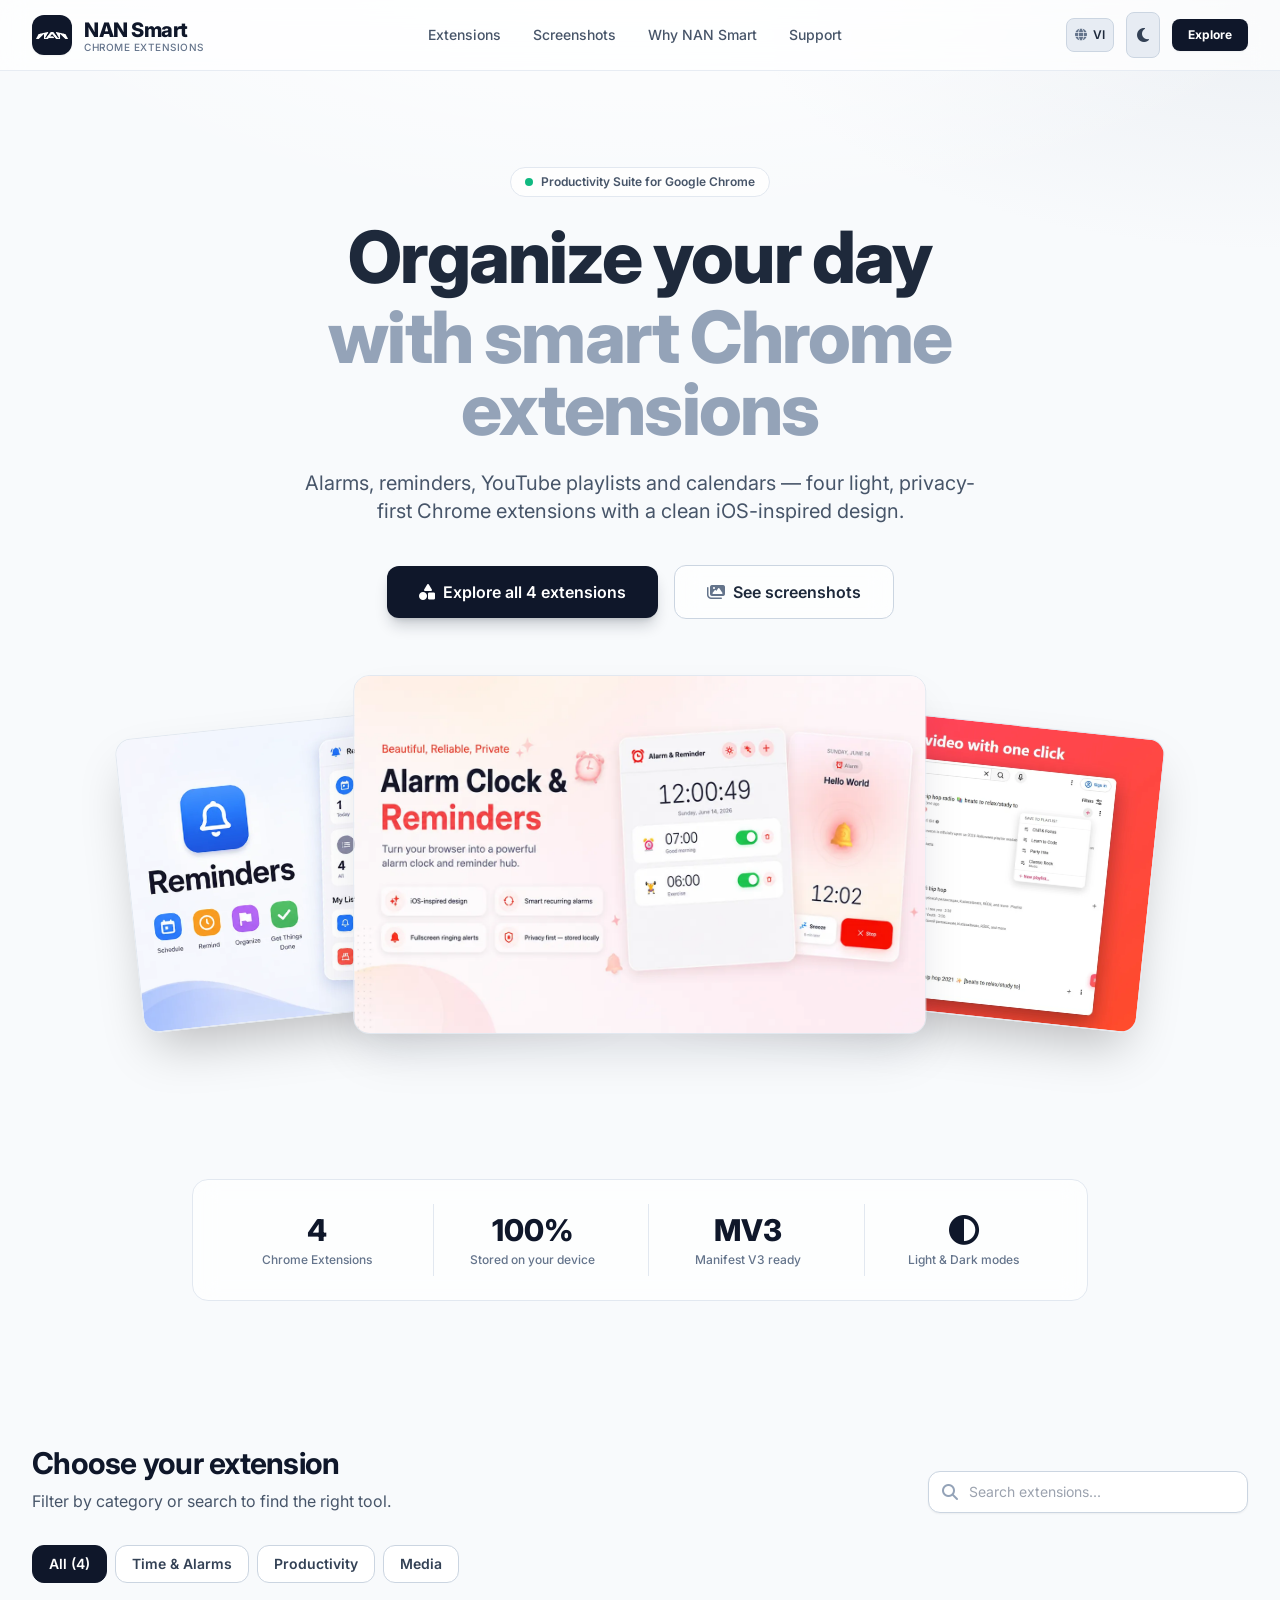
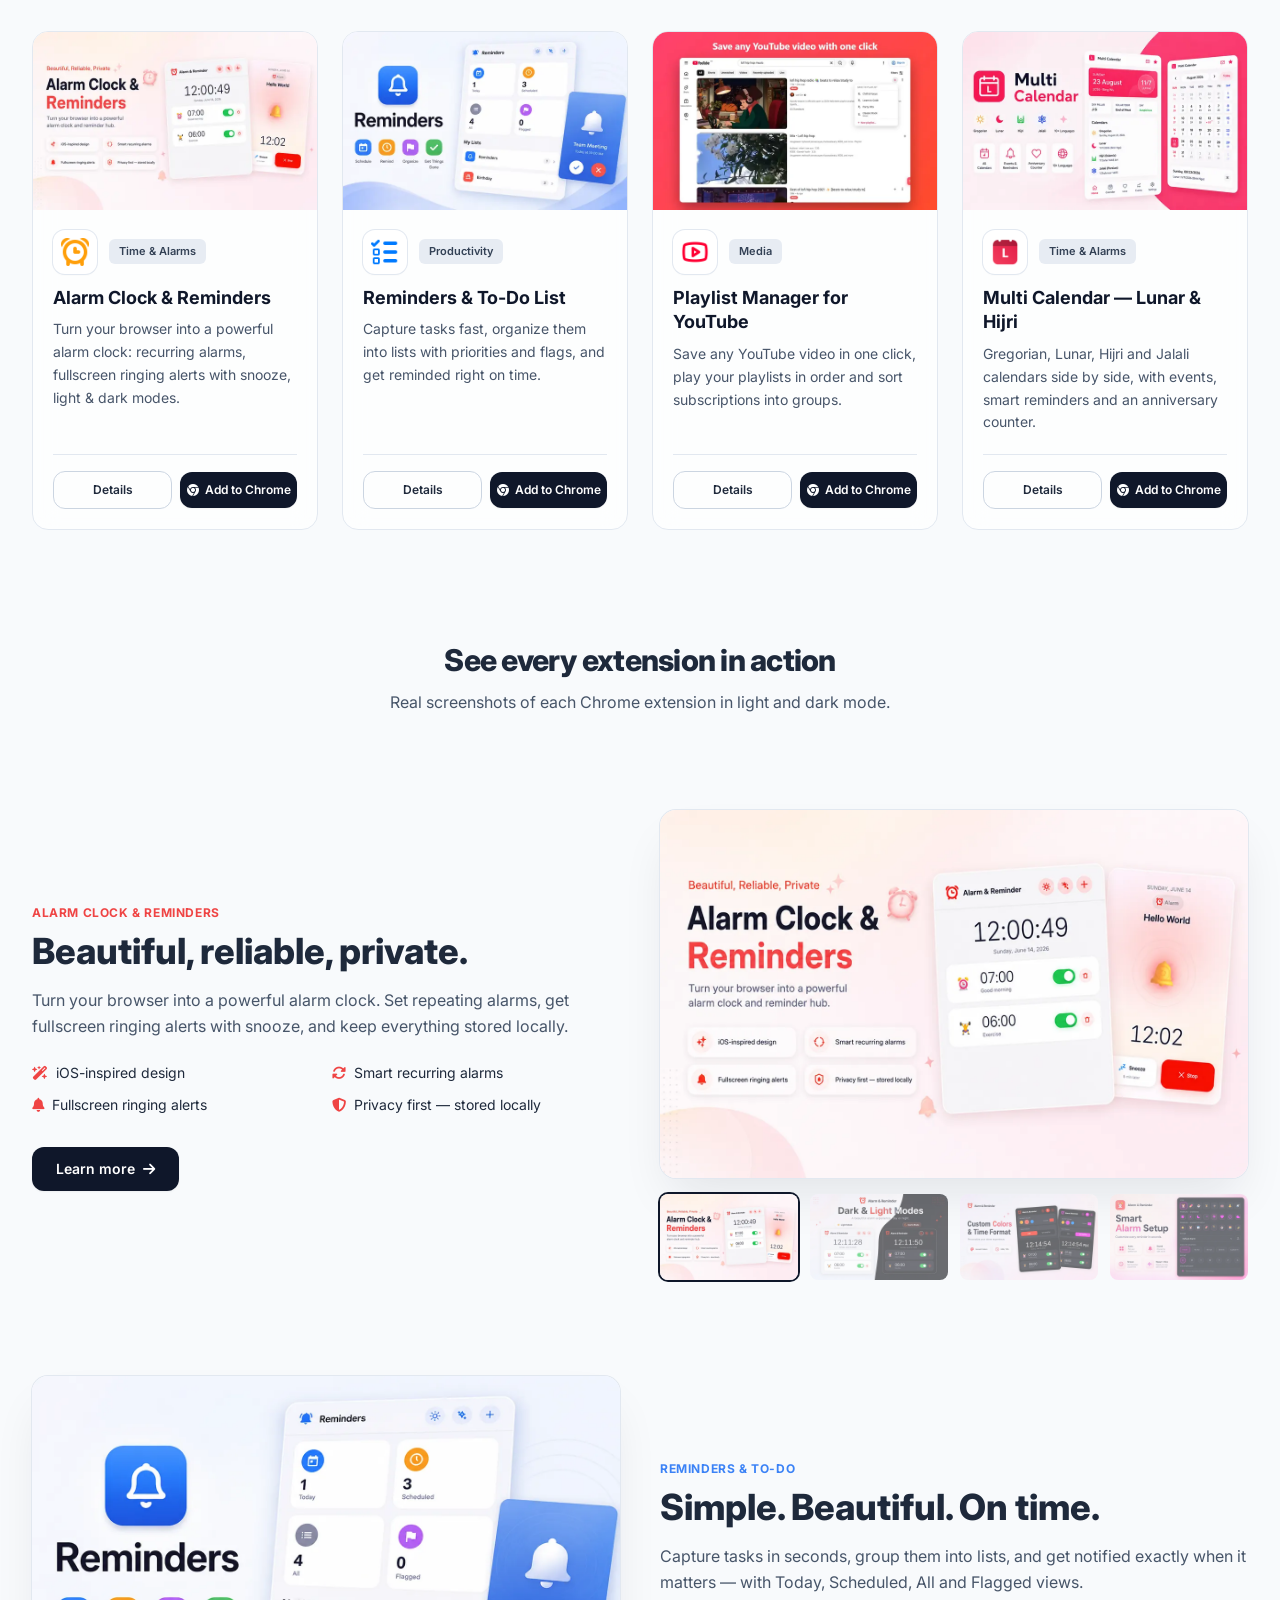
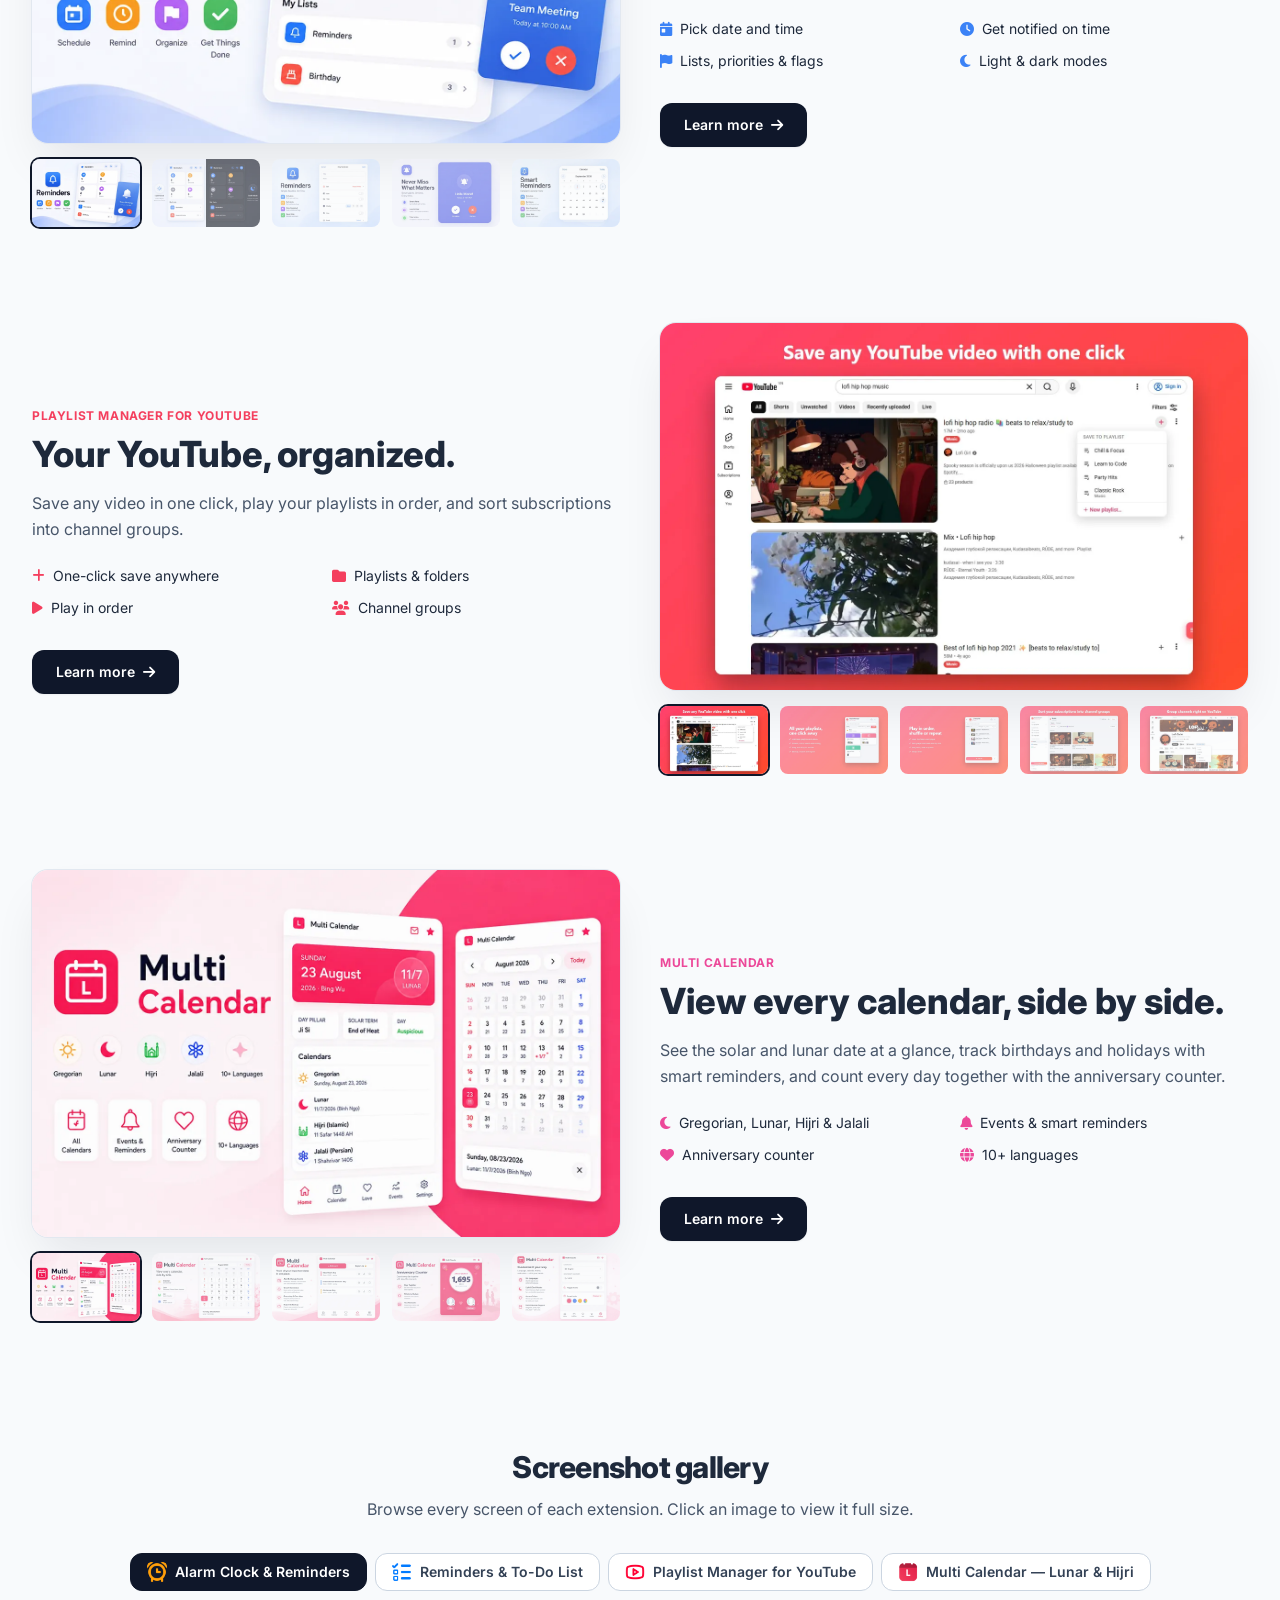
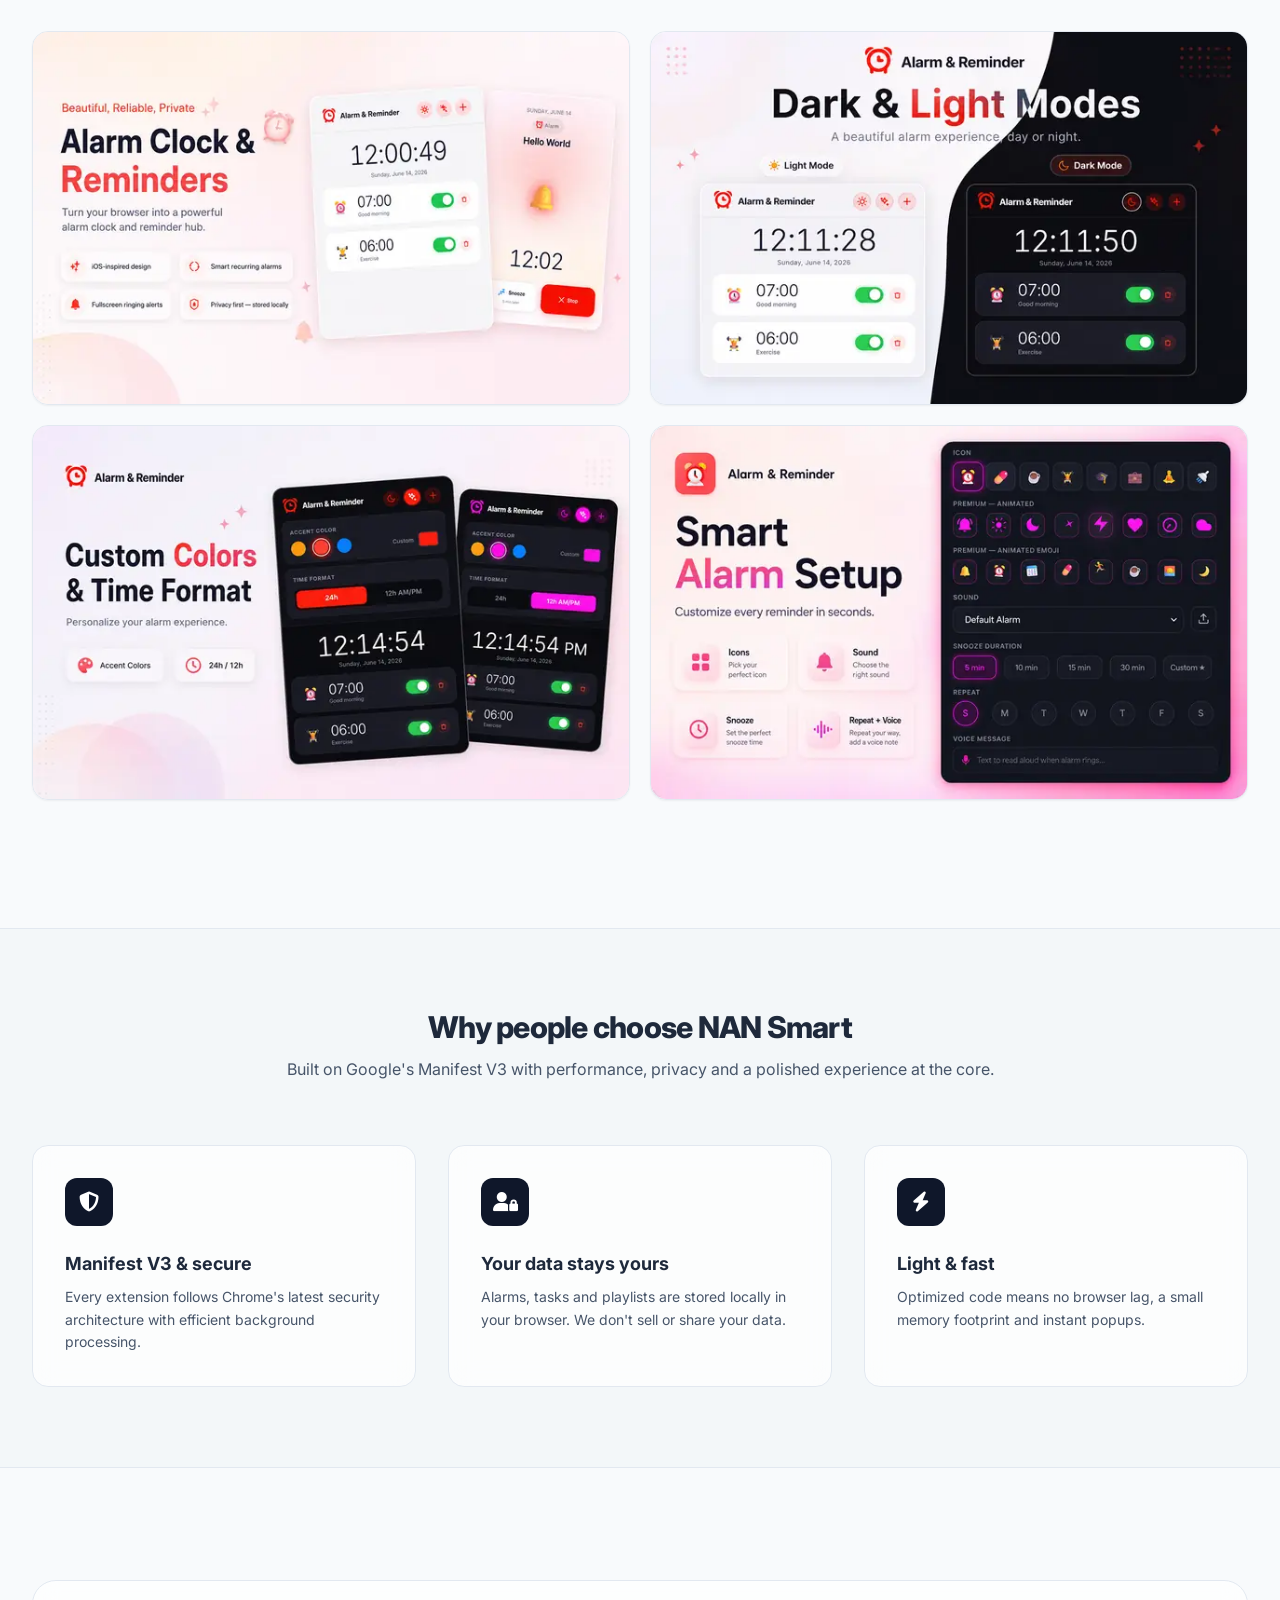
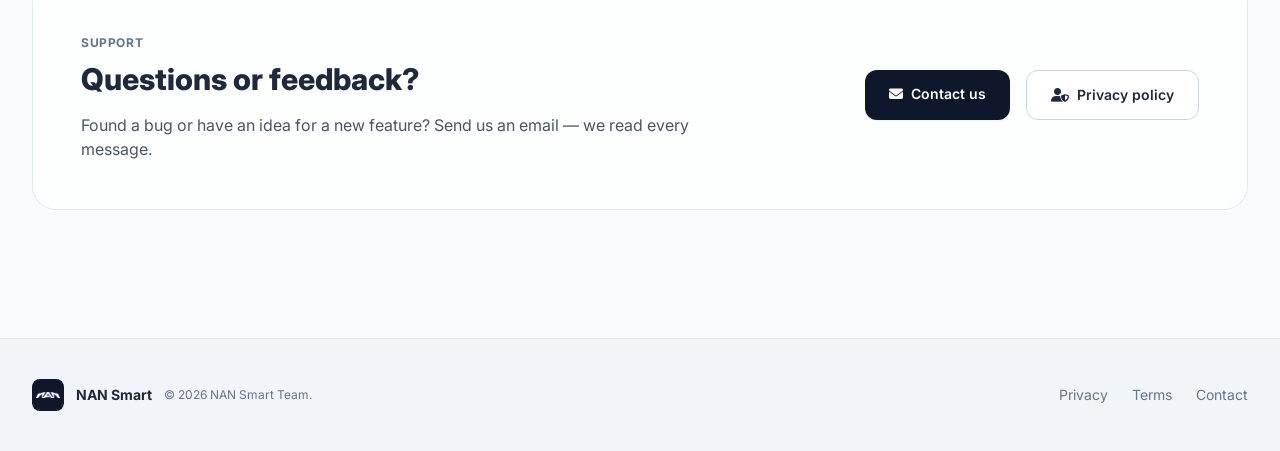
==== commit c278605c: "Harmonize colors and compress images - Neutral black/white base with one primary button style; produ" ====
--- a/index.html
+++ b/index.html
@@ -135,10 +135,10 @@
   <link href="https://fonts.googleapis.com/css2?family=Inter:wght@400;500;600;700;800&display=swap" rel="stylesheet">
   <link rel="preload" as="style" href="https://cdnjs.cloudflare.com/ajax/libs/font-awesome/6.4.0/css/all.min.css" onload="this.onload=null;this.rel='stylesheet'">
   <noscript><link rel="stylesheet" href="https://cdnjs.cloudflare.com/ajax/libs/font-awesome/6.4.0/css/all.min.css"></noscript>
-  <link rel="preload" as="image" href="images/alarm-hero.jpg" fetchpriority="high">
+  <link rel="preload" as="image" href="images/alarm-hero.webp" fetchpriority="high">
 </head>
 
-<body class="bg-slate-50 text-slate-800 dark:bg-slate-950 dark:text-slate-100 min-h-screen bg-mesh transition-colors duration-300 selection:bg-blue-500 selection:text-white">
+<body class="bg-slate-50 text-slate-800 dark:bg-slate-950 dark:text-slate-100 min-h-screen bg-mesh transition-colors duration-300 selection:bg-slate-900 selection:text-white">
 
   <!-- HEADER -->
   <header class="sticky top-0 z-40 w-full glass border-b border-slate-200/80 dark:border-slate-800/60">
@@ -154,24 +154,24 @@
       </a>
 
       <nav class="hidden md:flex items-center gap-8 font-medium text-sm text-slate-600 dark:text-slate-300">
-        <a href="#extensions" class="hover:text-blue-600 dark:hover:text-blue-400 transition-colors" data-i18n="nav_all">Extensions</a>
-        <a href="#gallery" class="hover:text-blue-600 dark:hover:text-blue-400 transition-colors" data-i18n="nav_spotlight">Screenshots</a>
-        <a href="#features" class="hover:text-blue-600 dark:hover:text-blue-400 transition-colors" data-i18n="nav_features">Why NAN Smart</a>
-        <a href="#support" class="hover:text-blue-600 dark:hover:text-blue-400 transition-colors" data-i18n="nav_support">Support</a>
+        <a href="#extensions" class="hover:text-slate-900 dark:hover:text-white transition-colors" data-i18n="nav_all">Extensions</a>
+        <a href="#gallery" class="hover:text-slate-900 dark:hover:text-white transition-colors" data-i18n="nav_spotlight">Screenshots</a>
+        <a href="#features" class="hover:text-slate-900 dark:hover:text-white transition-colors" data-i18n="nav_features">Why NAN Smart</a>
+        <a href="#support" class="hover:text-slate-900 dark:hover:text-white transition-colors" data-i18n="nav_support">Support</a>
       </nav>
 
       <div class="flex items-center gap-2 sm:gap-3">
         <button id="langToggle" onclick="toggleLanguage()" aria-label="Switch language"
-          class="p-2 rounded-lg bg-slate-200/80 dark:bg-slate-900/60 border border-slate-300 dark:border-slate-700 text-xs font-semibold flex items-center gap-1.5 hover:border-blue-500 transition-colors">
-          <i class="fa-solid fa-globe text-blue-500 dark:text-blue-400"></i>
+          class="p-2 rounded-lg bg-slate-200/80 dark:bg-slate-900/60 border border-slate-300 dark:border-slate-700 text-xs font-semibold flex items-center gap-1.5 hover:border-slate-400 transition-colors">
+          <i class="fa-solid fa-globe text-slate-500 dark:text-slate-400"></i>
           <span id="langText">VI</span>
         </button>
         <button onclick="toggleTheme()" aria-label="Toggle dark mode"
-          class="p-2.5 rounded-lg bg-slate-200/80 dark:bg-slate-900/60 border border-slate-300 dark:border-slate-700 text-slate-700 dark:text-slate-300 hover:text-blue-500 transition-colors">
+          class="p-2.5 rounded-lg bg-slate-200/80 dark:bg-slate-900/60 border border-slate-300 dark:border-slate-700 text-slate-700 dark:text-slate-300 hover:text-slate-900 dark:hover:text-white transition-colors">
           <span class="dark:hidden"><i class="fa-solid fa-moon"></i></span>
           <span class="hidden dark:inline"><i class="fa-solid fa-sun text-amber-400"></i></span>
         </button>
-        <a href="#extensions" class="hidden sm:inline-flex items-center px-4 py-2 text-xs font-bold text-white bg-blue-600 hover:bg-blue-500 rounded-lg shadow-md shadow-blue-600/30 transition-all hover:scale-105" data-i18n="cta_header">
+        <a href="#extensions" class="hidden sm:inline-flex items-center px-4 py-2 text-xs font-bold bg-slate-900 hover:bg-slate-700 text-white dark:bg-white dark:text-slate-900 dark:hover:bg-slate-200 rounded-lg shadow-sm transition-all hover:scale-105" data-i18n="cta_header">
           Explore
         </a>
       </div>
@@ -182,8 +182,8 @@
     <!-- HERO -->
     <section class="relative pt-16 pb-16 md:pt-24 md:pb-24 overflow-hidden">
       <div class="max-w-7xl mx-auto px-4 sm:px-6 lg:px-8 text-center relative z-10">
-        <div class="inline-flex items-center gap-2 px-3.5 py-1.5 rounded-full bg-blue-500/10 border border-blue-500/20 text-blue-600 dark:text-blue-400 text-xs font-semibold mb-6">
-          <span class="w-2 h-2 rounded-full bg-blue-500 animate-pulse"></span>
+        <div class="inline-flex items-center gap-2 px-3.5 py-1.5 rounded-full bg-white/80 dark:bg-slate-900/80 border border-slate-200 dark:border-slate-800 text-slate-600 dark:text-slate-300 text-xs font-semibold mb-6">
+          <span class="w-2 h-2 rounded-full bg-emerald-500 animate-pulse"></span>
           <span data-i18n="hero_badge">Productivity Suite for Google Chrome</span>
         </div>
 
@@ -202,39 +202,39 @@
             <span data-i18n="hero_btn_explore">Explore all 4 extensions</span>
           </a>
           <a href="#spotlight" class="w-full sm:w-auto px-8 py-3.5 rounded-xl glass hover:bg-slate-200/80 dark:hover:bg-slate-800/80 font-semibold text-base transition-all flex items-center justify-center gap-2 border border-slate-300 dark:border-slate-700">
-            <i class="fa-solid fa-images text-red-500"></i>
+            <i class="fa-solid fa-images text-slate-500"></i>
             <span data-i18n="hero_btn_screens">See screenshots</span>
           </a>
         </div>
 
         <!-- Screenshot fan -->
         <div class="fan relative max-w-5xl mx-auto mb-14 hidden sm:block aspect-[16/7]">
-          <img src="images/reminders-hero.jpg" width="1280" height="800" alt="Reminders extension" loading="eager"
+          <img src="images/reminders-hero.webp" width="1280" height="800" alt="Reminders extension" loading="eager"
             class="fan-left absolute left-0 top-10 w-[46%] rounded-2xl shadow-2xl border border-slate-200 dark:border-slate-800 -rotate-6">
-          <img src="images/youtube-save.jpg" width="1280" height="800" alt="Playlist Manager for YouTube" loading="eager"
+          <img src="images/youtube-save.webp" width="1280" height="800" alt="Playlist Manager for YouTube" loading="eager"
             class="fan-right absolute right-0 top-10 w-[46%] rounded-2xl shadow-2xl border border-slate-200 dark:border-slate-800 rotate-6">
-          <img src="images/alarm-hero.jpg" width="1280" height="800" alt="Alarm Clock & Reminders extension" loading="eager"
-            fetchpriority="high" class="absolute left-1/2 -translate-x-1/2 top-0 w-[56%] rounded-2xl shadow-2xl shadow-blue-500/20 border border-slate-200 dark:border-slate-700 z-10">
-        </div>
-        <img src="images/alarm-hero.jpg" width="1280" height="800" alt="Alarm Clock & Reminders extension"
+          <img src="images/alarm-hero.webp" width="1280" height="800" alt="Alarm Clock & Reminders extension" loading="eager"
+            fetchpriority="high" class="absolute left-1/2 -translate-x-1/2 top-0 w-[56%] rounded-2xl shadow-2xl shadow-slate-900/15 border border-slate-200 dark:border-slate-700 z-10">
+        </div>
+        <img src="images/alarm-hero.webp" width="1280" height="800" alt="Alarm Clock & Reminders extension"
           class="sm:hidden w-full rounded-2xl shadow-xl border border-slate-200 dark:border-slate-800 mb-10">
 
         <!-- Stats -->
         <div class="grid grid-cols-2 md:grid-cols-4 gap-4 max-w-4xl mx-auto glass p-6 rounded-2xl border border-slate-200 dark:border-slate-800/80">
           <div class="p-2 text-center">
-            <div class="text-2xl md:text-3xl font-extrabold text-blue-600 dark:text-blue-400">4</div>
+            <div class="text-2xl md:text-3xl font-extrabold text-slate-900 dark:text-white">4</div>
             <div class="text-xs text-slate-500 dark:text-slate-400 font-medium mt-1" data-i18n="stat_suite">Chrome Extensions</div>
           </div>
           <div class="p-2 text-center border-l border-slate-200 dark:border-slate-800">
-            <div class="text-2xl md:text-3xl font-extrabold text-emerald-500">100%</div>
+            <div class="text-2xl md:text-3xl font-extrabold text-slate-900 dark:text-white">100%</div>
             <div class="text-xs text-slate-500 dark:text-slate-400 font-medium mt-1" data-i18n="stat_privacy">Stored on your device</div>
           </div>
           <div class="p-2 text-center md:border-l border-slate-200 dark:border-slate-800">
-            <div class="text-2xl md:text-3xl font-extrabold text-purple-500">MV3</div>
+            <div class="text-2xl md:text-3xl font-extrabold text-slate-900 dark:text-white">MV3</div>
             <div class="text-xs text-slate-500 dark:text-slate-400 font-medium mt-1" data-i18n="stat_mv3">Manifest V3 ready</div>
           </div>
           <div class="p-2 text-center border-l border-slate-200 dark:border-slate-800">
-            <div class="text-2xl md:text-3xl font-extrabold text-amber-500"><i class="fa-solid fa-circle-half-stroke"></i></div>
+            <div class="text-2xl md:text-3xl font-extrabold text-slate-900 dark:text-white"><i class="fa-solid fa-circle-half-stroke"></i></div>
             <div class="text-xs text-slate-500 dark:text-slate-400 font-medium mt-1" data-i18n="stat_theme">Light &amp; Dark modes</div>
           </div>
         </div>
@@ -251,7 +251,7 @@
         <div class="relative w-full md:w-80">
           <i class="fa-solid fa-magnifying-glass absolute left-3.5 top-1/2 -translate-y-1/2 text-slate-400"></i>
           <input type="text" id="searchInput" oninput="renderExtensions()" placeholder="Search extensions..." data-i18n-placeholder="search_placeholder"
-            class="w-full pl-10 pr-4 py-2.5 rounded-xl bg-white dark:bg-slate-900/80 border border-slate-300 dark:border-slate-800 focus:outline-none focus:border-blue-500 text-sm transition-all shadow-sm">
+            class="w-full pl-10 pr-4 py-2.5 rounded-xl bg-white dark:bg-slate-900/80 border border-slate-300 dark:border-slate-800 focus:outline-none focus:border-slate-400 text-sm transition-all shadow-sm">
         </div>
       </div>
 
@@ -285,14 +285,14 @@
             <li class="flex items-center gap-2"><i class="fa-solid fa-bell text-red-500"></i><span data-i18n="sp_alarm_f3">Fullscreen ringing alerts</span></li>
             <li class="flex items-center gap-2"><i class="fa-solid fa-shield-halved text-red-500"></i><span data-i18n="sp_alarm_f4">Privacy first — stored locally</span></li>
           </ul>
-          <a href="alarm" class="inline-flex items-center gap-2 px-6 py-3 rounded-xl bg-red-500 hover:bg-red-400 text-white font-semibold text-sm shadow-lg shadow-red-500/30 transition-all">
+          <a href="alarm" class="inline-flex items-center gap-2 px-6 py-3 rounded-xl bg-slate-900 hover:bg-slate-700 text-white dark:bg-white dark:text-slate-900 dark:hover:bg-slate-200 font-semibold text-sm shadow-sm transition-all">
             <span data-i18n="sp_more">Learn more</span> <i class="fa-solid fa-arrow-right"></i>
           </a>
         </div>
         <div class="min-w-0" data-spot="alarm">
           <button onclick="openLightbox(spotIndex.alarm || 0, 'alarm')" aria-label="View full size"
-            class="block w-full rounded-2xl overflow-hidden bg-white dark:bg-slate-900 shadow-2xl shadow-slate-900/10 ring-1 ring-slate-200 dark:ring-slate-800 hover:ring-2 hover:ring-blue-500 transition-all">
-            <img src="images/alarm-hero.jpg" width="1280" height="800" alt="Alarm Clock &amp; Reminders Chrome extension: popup with alarms and fullscreen ringing screen" loading="lazy" class="spot-main w-full aspect-[16/10] object-cover">
+            class="block w-full rounded-2xl overflow-hidden bg-white dark:bg-slate-900 shadow-2xl shadow-slate-900/10 ring-1 ring-slate-200 dark:ring-slate-800 hover:ring-2 hover:ring-slate-400 transition-all">
+            <img src="images/alarm-hero.webp" width="1280" height="800" alt="Alarm Clock &amp; Reminders Chrome extension: popup with alarms and fullscreen ringing screen" loading="lazy" class="spot-main w-full aspect-[16/10] object-cover">
           </button>
           <div class="spot-thumbs grid grid-cols-5 gap-2 sm:gap-3 mt-4"></div>
         </div>
@@ -310,14 +310,14 @@
             <li class="flex items-center gap-2"><i class="fa-solid fa-flag text-blue-500"></i><span data-i18n="sp_rem_f3">Lists, priorities &amp; flags</span></li>
             <li class="flex items-center gap-2"><i class="fa-solid fa-moon text-blue-500"></i><span data-i18n="sp_rem_f4">Light &amp; dark modes</span></li>
           </ul>
-          <a href="reminders" class="inline-flex items-center gap-2 px-6 py-3 rounded-xl bg-blue-600 hover:bg-blue-500 text-white font-semibold text-sm shadow-lg shadow-blue-600/30 transition-all">
+          <a href="reminders" class="inline-flex items-center gap-2 px-6 py-3 rounded-xl bg-slate-900 hover:bg-slate-700 text-white dark:bg-white dark:text-slate-900 dark:hover:bg-slate-200 font-semibold text-sm shadow-sm transition-all">
             <span data-i18n="sp_more">Learn more</span> <i class="fa-solid fa-arrow-right"></i>
           </a>
         </div>
         <div class="min-w-0 lg:order-1" data-spot="reminders">
           <button onclick="openLightbox(spotIndex.reminders || 0, 'reminders')" aria-label="View full size"
-            class="block w-full rounded-2xl overflow-hidden bg-white dark:bg-slate-900 shadow-2xl shadow-slate-900/10 ring-1 ring-slate-200 dark:ring-slate-800 hover:ring-2 hover:ring-blue-500 transition-all">
-            <img src="images/reminders-hero.jpg" width="1280" height="800" alt="Reminders &amp; To-Do List Chrome extension with Today, Scheduled, All and Flagged lists" loading="lazy" class="spot-main w-full aspect-[16/10] object-cover">
+            class="block w-full rounded-2xl overflow-hidden bg-white dark:bg-slate-900 shadow-2xl shadow-slate-900/10 ring-1 ring-slate-200 dark:ring-slate-800 hover:ring-2 hover:ring-slate-400 transition-all">
+            <img src="images/reminders-hero.webp" width="1280" height="800" alt="Reminders &amp; To-Do List Chrome extension with Today, Scheduled, All and Flagged lists" loading="lazy" class="spot-main w-full aspect-[16/10] object-cover">
           </button>
           <div class="spot-thumbs grid grid-cols-5 gap-2 sm:gap-3 mt-4"></div>
         </div>
@@ -335,14 +335,14 @@
             <li class="flex items-center gap-2"><i class="fa-solid fa-play text-rose-500"></i><span data-i18n="sp_yt_f3">Play in order</span></li>
             <li class="flex items-center gap-2"><i class="fa-solid fa-users text-rose-500"></i><span data-i18n="sp_yt_f4">Channel groups</span></li>
           </ul>
-          <a href="youtube" class="inline-flex items-center gap-2 px-6 py-3 rounded-xl bg-rose-500 hover:bg-rose-400 text-white font-semibold text-sm shadow-lg shadow-rose-500/30 transition-all">
+          <a href="youtube" class="inline-flex items-center gap-2 px-6 py-3 rounded-xl bg-slate-900 hover:bg-slate-700 text-white dark:bg-white dark:text-slate-900 dark:hover:bg-slate-200 font-semibold text-sm shadow-sm transition-all">
             <span data-i18n="sp_more">Learn more</span> <i class="fa-solid fa-arrow-right"></i>
           </a>
         </div>
         <div class="min-w-0" data-spot="youtube">
           <button onclick="openLightbox(spotIndex.youtube || 0, 'youtube')" aria-label="View full size"
-            class="block w-full rounded-2xl overflow-hidden bg-white dark:bg-slate-900 shadow-2xl shadow-slate-900/10 ring-1 ring-slate-200 dark:ring-slate-800 hover:ring-2 hover:ring-blue-500 transition-all">
-            <img src="images/youtube-save.jpg" width="1280" height="800" alt="Playlist Manager for YouTube: save a video to a playlist in one click" loading="lazy" class="spot-main w-full aspect-[16/10] object-cover">
+            class="block w-full rounded-2xl overflow-hidden bg-white dark:bg-slate-900 shadow-2xl shadow-slate-900/10 ring-1 ring-slate-200 dark:ring-slate-800 hover:ring-2 hover:ring-slate-400 transition-all">
+            <img src="images/youtube-save.webp" width="1280" height="800" alt="Playlist Manager for YouTube: save a video to a playlist in one click" loading="lazy" class="spot-main w-full aspect-[16/10] object-cover">
           </button>
           <div class="spot-thumbs grid grid-cols-5 gap-2 sm:gap-3 mt-4"></div>
         </div>
@@ -360,14 +360,14 @@
             <li class="flex items-center gap-2"><i class="fa-solid fa-heart text-pink-500"></i><span data-i18n="sp_cal_f3">Anniversary counter</span></li>
             <li class="flex items-center gap-2"><i class="fa-solid fa-globe text-pink-500"></i><span data-i18n="sp_cal_f4">10+ languages</span></li>
           </ul>
-          <a href="calendar" class="inline-flex items-center gap-2 px-6 py-3 rounded-xl bg-pink-500 hover:bg-pink-400 text-white font-semibold text-sm shadow-lg shadow-pink-500/30 transition-all">
+          <a href="calendar" class="inline-flex items-center gap-2 px-6 py-3 rounded-xl bg-slate-900 hover:bg-slate-700 text-white dark:bg-white dark:text-slate-900 dark:hover:bg-slate-200 font-semibold text-sm shadow-sm transition-all">
             <span data-i18n="sp_more">Learn more</span> <i class="fa-solid fa-arrow-right"></i>
           </a>
         </div>
         <div class="min-w-0 lg:order-1" data-spot="calendar">
           <button onclick="openLightbox(spotIndex.calendar || 0, 'calendar')" aria-label="View full size"
-            class="block w-full rounded-2xl overflow-hidden bg-white dark:bg-slate-900 shadow-2xl shadow-slate-900/10 ring-1 ring-slate-200 dark:ring-slate-800 hover:ring-2 hover:ring-blue-500 transition-all">
-            <img src="images/calendar-hero.jpg" width="1280" height="800" alt="Multi Calendar Chrome extension showing Gregorian, Lunar, Hijri and Jalali dates" loading="lazy" class="spot-main w-full aspect-[16/10] object-cover">
+            class="block w-full rounded-2xl overflow-hidden bg-white dark:bg-slate-900 shadow-2xl shadow-slate-900/10 ring-1 ring-slate-200 dark:ring-slate-800 hover:ring-2 hover:ring-slate-400 transition-all">
+            <img src="images/calendar-hero.webp" width="1280" height="800" alt="Multi Calendar Chrome extension showing Gregorian, Lunar, Hijri and Jalali dates" loading="lazy" class="spot-main w-full aspect-[16/10] object-cover">
           </button>
           <div class="spot-thumbs grid grid-cols-5 gap-2 sm:gap-3 mt-4"></div>
         </div>
@@ -393,17 +393,17 @@
         </div>
         <div class="grid grid-cols-1 md:grid-cols-3 gap-8">
           <div class="glass p-8 rounded-2xl border border-slate-200 dark:border-slate-800">
-            <div class="w-12 h-12 rounded-xl bg-blue-500/10 text-blue-500 flex items-center justify-center text-xl mb-6"><i class="fa-solid fa-shield-halved"></i></div>
+            <div class="w-12 h-12 rounded-xl bg-slate-900 text-white dark:bg-white dark:text-slate-900 flex items-center justify-center text-xl mb-6"><i class="fa-solid fa-shield-halved"></i></div>
             <h3 class="text-lg font-bold mb-2" data-i18n="feat1_title">Manifest V3 &amp; secure</h3>
             <p class="text-slate-600 dark:text-slate-400 text-sm leading-relaxed" data-i18n="feat1_desc">Every extension follows Chrome's latest security architecture with efficient background processing.</p>
           </div>
           <div class="glass p-8 rounded-2xl border border-slate-200 dark:border-slate-800">
-            <div class="w-12 h-12 rounded-xl bg-emerald-500/10 text-emerald-500 flex items-center justify-center text-xl mb-6"><i class="fa-solid fa-user-lock"></i></div>
+            <div class="w-12 h-12 rounded-xl bg-slate-900 text-white dark:bg-white dark:text-slate-900 flex items-center justify-center text-xl mb-6"><i class="fa-solid fa-user-lock"></i></div>
             <h3 class="text-lg font-bold mb-2" data-i18n="feat2_title">Your data stays yours</h3>
             <p class="text-slate-600 dark:text-slate-400 text-sm leading-relaxed" data-i18n="feat2_desc">Alarms, tasks and playlists are stored locally in your browser. We don't sell or share your data.</p>
           </div>
           <div class="glass p-8 rounded-2xl border border-slate-200 dark:border-slate-800">
-            <div class="w-12 h-12 rounded-xl bg-purple-500/10 text-purple-500 flex items-center justify-center text-xl mb-6"><i class="fa-solid fa-bolt"></i></div>
+            <div class="w-12 h-12 rounded-xl bg-slate-900 text-white dark:bg-white dark:text-slate-900 flex items-center justify-center text-xl mb-6"><i class="fa-solid fa-bolt"></i></div>
             <h3 class="text-lg font-bold mb-2" data-i18n="feat3_title">Light &amp; fast</h3>
             <p class="text-slate-600 dark:text-slate-400 text-sm leading-relaxed" data-i18n="feat3_desc">Optimized code means no browser lag, a small memory footprint and instant popups.</p>
           </div>
@@ -415,12 +415,12 @@
     <section id="support" class="py-12 max-w-7xl mx-auto px-4 sm:px-6 lg:px-8 scroll-mt-20">
       <div class="glass rounded-3xl p-8 md:p-12 border border-slate-200 dark:border-slate-800 bg-white/70 dark:bg-slate-900/60 flex flex-col md:flex-row items-center justify-between gap-8">
         <div class="max-w-2xl">
-          <span class="text-xs font-bold uppercase tracking-wider text-blue-600 dark:text-blue-400" data-i18n="help_tag">Support</span>
+          <span class="text-xs font-bold uppercase tracking-wider text-slate-500 dark:text-slate-400" data-i18n="help_tag">Support</span>
           <h2 class="text-2xl md:text-3xl font-extrabold mt-2 mb-4" data-i18n="help_title">Questions or feedback?</h2>
           <p class="text-slate-600 dark:text-slate-300 text-sm sm:text-base leading-relaxed" data-i18n="help_desc">Found a bug or have an idea for a new feature? Send us an email — we read every message.</p>
         </div>
         <div class="flex flex-col sm:flex-row gap-4 w-full md:w-auto">
-          <a href="mailto:nuinguyen01bv@gmail.com" class="px-6 py-3.5 rounded-xl bg-blue-600 hover:bg-blue-500 text-white font-semibold text-sm shadow-lg shadow-blue-600/30 text-center transition-all">
+          <a href="mailto:nuinguyen01bv@gmail.com" class="px-6 py-3.5 rounded-xl bg-slate-900 hover:bg-slate-700 text-white dark:bg-white dark:text-slate-900 dark:hover:bg-slate-200 font-semibold text-sm shadow-sm text-center transition-all">
             <i class="fa-solid fa-envelope mr-2"></i><span data-i18n="help_btn_contact">Contact us</span>
           </a>
           <a href="privacy" class="px-6 py-3.5 rounded-xl glass hover:bg-slate-200 dark:hover:bg-slate-800 font-semibold text-sm border border-slate-300 dark:border-slate-700 text-center transition-all">
@@ -440,9 +440,9 @@
         <span class="text-xs">&copy; 2026 NAN Smart Team.</span>
       </div>
       <div class="flex items-center gap-6 text-xs sm:text-sm">
-        <a href="privacy" class="hover:text-blue-500 transition-colors" data-i18n="footer_privacy">Privacy</a>
-        <a href="terms" class="hover:text-blue-500 transition-colors" data-i18n="footer_terms">Terms</a>
-        <a href="mailto:nuinguyen01bv@gmail.com" class="hover:text-blue-500 transition-colors" data-i18n="footer_contact">Contact</a>
+        <a href="privacy" class="hover:text-slate-900 dark:hover:text-white transition-colors" data-i18n="footer_privacy">Privacy</a>
+        <a href="terms" class="hover:text-slate-900 dark:hover:text-white transition-colors" data-i18n="footer_terms">Terms</a>
+        <a href="mailto:nuinguyen01bv@gmail.com" class="hover:text-slate-900 dark:hover:text-white transition-colors" data-i18n="footer_contact">Contact</a>
       </div>
     </div>
   </footer>
@@ -480,7 +480,7 @@
       <div class="flex items-start gap-4 mb-6 pr-10">
         <div id="modalIcon" class="w-16 h-16 rounded-2xl flex items-center justify-center text-3xl shadow-lg shrink-0 overflow-hidden"></div>
         <div>
-          <span id="modalCategory" class="inline-block px-2.5 py-0.5 rounded-md text-[11px] font-bold uppercase tracking-wider bg-blue-500/10 text-blue-600 dark:text-blue-400 mb-1"></span>
+          <span id="modalCategory" class="inline-block px-2.5 py-0.5 rounded-md text-[11px] font-bold uppercase tracking-wider bg-slate-100 dark:bg-slate-800 text-slate-600 dark:text-slate-300 mb-1"></span>
           <h3 id="modalTitle" class="text-xl sm:text-2xl font-extrabold"></h3>
         </div>
       </div>
@@ -502,7 +502,7 @@
           <span data-i18n="sp_more">Learn more</span>
         </a>
         <a id="modalStoreLink" href="#" target="_blank" rel="noopener noreferrer"
-          class="w-full sm:w-auto px-6 py-3 rounded-xl bg-blue-600 hover:bg-blue-500 text-white font-semibold text-sm shadow-lg shadow-blue-600/30 text-center transition-all flex items-center justify-center gap-2">
+          class="w-full sm:w-auto px-6 py-3 rounded-xl bg-slate-900 hover:bg-slate-700 text-white dark:bg-white dark:text-slate-900 dark:hover:bg-slate-200 font-semibold text-sm shadow-sm text-center transition-all flex items-center justify-center gap-2">
           <i class="fa-brands fa-chrome"></i>
           <span data-i18n="modal_btn_chrome">Add to Chrome</span>
         </a>
@@ -519,7 +519,7 @@
         categoryName: { en: "Time & Alarms", vi: "Thời gian & Báo thức" },
         icon: "images/icon-alarm.png",
         bgGradient: "from-red-500 to-orange-500",
-        images: ["images/alarm-hero.jpg", "images/alarm-themes.jpg", "images/alarm-colors.jpg", "images/alarm-setup.jpg"],
+        images: ["images/alarm-hero.webp", "images/alarm-themes.webp", "images/alarm-colors.webp", "images/alarm-setup.webp"],
         shortDesc: {
           en: "Turn your browser into a powerful alarm clock: recurring alarms, fullscreen ringing alerts with snooze, light & dark modes.",
           vi: "Biến trình duyệt thành đồng hồ báo thức mạnh mẽ: báo thức lặp lại, chuông toàn màn hình kèm báo lại, giao diện sáng & tối."
@@ -538,7 +538,7 @@
         categoryName: { en: "Productivity", vi: "Năng suất" },
         icon: "images/icon-reminders.png",
         bgGradient: "from-blue-500 to-indigo-600",
-        images: ["images/reminders-hero.jpg", "images/reminders-themes.jpg", "images/reminders-3.jpg", "images/reminders-alert.jpg", "images/reminders-calendar.jpg"],
+        images: ["images/reminders-hero.webp", "images/reminders-themes.webp", "images/reminders-3.webp", "images/reminders-alert.webp", "images/reminders-calendar.webp"],
         shortDesc: {
           en: "Capture tasks fast, organize them into lists with priorities and flags, and get reminded right on time.",
           vi: "Ghi nhanh công việc, sắp xếp theo danh sách với mức ưu tiên và cờ, nhận nhắc nhở đúng giờ."
@@ -557,7 +557,7 @@
         categoryName: { en: "Media", vi: "Giải trí" },
         icon: "images/icon-youtube.png",
         bgGradient: "from-rose-500 to-red-600",
-        images: ["images/youtube-save.jpg", "images/youtube-playlists.jpg", "images/youtube-playback.jpg", "images/youtube-channels.jpg", "images/youtube-tools.jpg"],
+        images: ["images/youtube-save.webp", "images/youtube-playlists.webp", "images/youtube-playback.webp", "images/youtube-channels.webp", "images/youtube-tools.webp"],
         shortDesc: {
           en: "Save any YouTube video in one click, play your playlists in order and sort subscriptions into groups.",
           vi: "Lưu mọi video YouTube chỉ một cú nhấp, phát playlist theo thứ tự và gom kênh đăng ký thành nhóm."
@@ -576,7 +576,7 @@
         categoryName: { en: "Time & Alarms", vi: "Thời gian & Báo thức" },
         icon: "images/icon-calendar.png",
         bgGradient: "from-pink-500 to-rose-600",
-        images: ["images/calendar-hero.jpg", "images/calendar-month.jpg", "images/calendar-events.jpg", "images/calendar-love.jpg", "images/calendar-settings.jpg"],
+        images: ["images/calendar-hero.webp", "images/calendar-month.webp", "images/calendar-events.webp", "images/calendar-love.webp", "images/calendar-settings.webp"],
         shortDesc: {
           en: "Gregorian, Lunar, Hijri and Jalali calendars side by side, with events, smart reminders and an anniversary counter.",
           vi: "Dương lịch, Âm lịch, lịch Hijri và Jalali song song, kèm sự kiện, nhắc nhở thông minh và bộ đếm ngày yêu."
@@ -754,8 +754,11 @@
     let currentLang = 'en';
     let currentCategory = 'all';
 
-    const CAT_ACTIVE = "cat-btn px-4 py-2 rounded-xl text-xs sm:text-sm font-semibold transition-all whitespace-nowrap bg-blue-600 text-white shadow-md shadow-blue-600/20 border border-blue-600";
-    const CAT_IDLE = "cat-btn px-4 py-2 rounded-xl text-xs sm:text-sm font-semibold transition-all whitespace-nowrap bg-white dark:bg-slate-900/80 text-slate-700 dark:text-slate-300 hover:border-blue-500 border border-slate-300 dark:border-slate-800";
+    const CAT_ACTIVE = "cat-btn px-4 py-2 rounded-xl text-xs sm:text-sm font-semibold transition-all whitespace-nowrap bg-slate-900 text-white dark:bg-white dark:text-slate-900 border border-slate-900 dark:border-white";
+    const CAT_IDLE = "cat-btn px-4 py-2 rounded-xl text-xs sm:text-sm font-semibold transition-all whitespace-nowrap bg-white dark:bg-slate-900/80 text-slate-700 dark:text-slate-300 hover:border-slate-400 border border-slate-300 dark:border-slate-800";
+
+    // Small 640px copies for thumbnails, cards and gallery tiles
+    const thumb = src => src.replace("images/", "images/thumbs/");
 
     function iconHtml(ext, size) {
       return ext.icon
@@ -788,7 +791,7 @@
         <div class="glass rounded-2xl overflow-hidden border border-slate-200 dark:border-slate-800/80 card-hover flex flex-col">
           <button onclick="openModal('${ext.id}')" class="block aspect-[16/10] overflow-hidden bg-gradient-to-tr ${ext.bgGradient}">
             ${ext.images.length
-              ? `<img src="${ext.images[0]}" alt="${ext.title}" loading="lazy" class="w-full h-full object-cover hover:scale-105 transition-transform duration-500">`
+              ? `<img src="${thumb(ext.images[0])}" alt="${ext.title}" loading="lazy" class="w-full h-full object-cover hover:scale-105 transition-transform duration-500">`
               : `<div class="w-full h-full flex items-center justify-center text-white text-6xl opacity-90"><i class="${ext.iconClass}"></i></div>`}
           </button>
           <div class="p-5 flex flex-col flex-1">
@@ -804,7 +807,7 @@
               <button onclick="openModal('${ext.id}')" class="flex-1 py-2.5 rounded-xl hover:bg-slate-200 dark:hover:bg-slate-800 text-xs font-semibold transition-colors border border-slate-300 dark:border-slate-700">
                 ${t.btn_details}
               </button>
-              <a href="${ext.storeLink}" target="_blank" rel="noopener noreferrer" class="flex-1 py-2.5 rounded-xl bg-blue-600 hover:bg-blue-500 text-white text-xs font-semibold shadow-md shadow-blue-600/20 text-center transition-all flex items-center justify-center gap-1.5">
+              <a href="${ext.storeLink}" target="_blank" rel="noopener noreferrer" class="flex-1 py-2.5 rounded-xl bg-slate-900 hover:bg-slate-700 text-white dark:bg-white dark:text-slate-900 dark:hover:bg-slate-200 text-xs font-semibold shadow-sm text-center transition-all flex items-center justify-center gap-1.5">
                 <i class="fa-brands fa-chrome"></i><span>${t.btn_chrome}</span>
               </a>
             </div>
@@ -845,13 +848,13 @@
         mainImg.src = ext.images[0];
         mainImg.alt = ext.title;
         thumbs.innerHTML = ext.images.map((src, i) => `
-          <button onclick="showImage(this, '${src}')" class="thumb shrink-0 w-28 rounded-lg overflow-hidden border-2 ${i === 0 ? 'border-blue-500' : 'border-transparent'}">
-            <img src="${src}" alt="" class="w-full aspect-[16/10] object-cover">
+          <button onclick="showImage(this, '${src}')" class="thumb shrink-0 w-28 rounded-lg overflow-hidden border-2 ${i === 0 ? 'border-slate-900 dark:border-white' : 'border-transparent'}">
+            <img src="${thumb(src)}" alt="" class="w-full aspect-[16/10] object-cover">
           </button>`).join('');
       }
 
       document.getElementById('modalFeatures').innerHTML = ext.features[currentLang].map(f => `
-        <li class="flex items-center gap-2"><i class="fa-solid fa-circle-check text-blue-500 text-xs"></i><span>${f}</span></li>`).join('');
+        <li class="flex items-center gap-2"><i class="fa-solid fa-circle-check text-emerald-500 text-xs"></i><span>${f}</span></li>`).join('');
 
       const modal = document.getElementById('extensionModal');
       modal.classList.remove('hidden');
@@ -862,7 +865,8 @@
     function showImage(btn, src) {
       document.getElementById('modalMainImg').src = src;
       document.querySelectorAll('#modalThumbs .thumb').forEach(b => {
-        b.classList.toggle('border-blue-500', b === btn);
+        b.classList.toggle('border-slate-900', b === btn);
+        b.classList.toggle('dark:border-white', b === btn);
         b.classList.toggle('border-transparent', b !== btn);
       });
     }
@@ -886,8 +890,8 @@
         thumbs.classList.toggle('grid-cols-5', ext.images.length !== 4);
         thumbs.innerHTML = ext.images.slice(0, 5).map((src, i) => `
           <button onclick="setSpot('${ext.id}', ${i})" aria-label="Show screenshot ${i + 1}"
-            class="rounded-lg overflow-hidden ring-2 transition-all ${i === active ? 'ring-blue-500 opacity-100' : 'ring-transparent opacity-60 hover:opacity-100'}">
-            <img src="${src}" width="1280" height="800" alt="" loading="lazy" class="w-full aspect-[16/10] object-cover">
+            class="rounded-lg overflow-hidden ring-2 transition-all ${i === active ? 'ring-slate-900 dark:ring-white opacity-100' : 'ring-transparent opacity-60 hover:opacity-100'}">
+            <img src="${thumb(src)}" width="640" height="400" alt="" loading="lazy" class="w-full aspect-[16/10] object-cover">
           </button>`).join('');
       });
     }
@@ -916,9 +920,13 @@
         </button>`).join('');
 
       const ext = galleryExt();
-      document.getElementById('galleryGrid').innerHTML = ext.images.map((src, i) => `
+      const grid = document.getElementById('galleryGrid');
+      // 4 images look best as 2x2; otherwise use 3 columns
+      grid.classList.toggle('lg:grid-cols-2', ext.images.length === 4);
+      grid.classList.toggle('lg:grid-cols-3', ext.images.length !== 4);
+      grid.innerHTML = ext.images.map((src, i) => `
         <button onclick="openLightbox(${i})" class="group block rounded-2xl overflow-hidden border border-slate-200 dark:border-slate-800 shadow-sm hover:shadow-xl transition-all">
-          <img src="${src}" width="1280" height="800" alt="${ext.title} screenshot ${i + 1}" loading="lazy"
+          <img src="${thumb(src)}" width="640" height="400" alt="${ext.title} screenshot ${i + 1}" loading="lazy"
             class="w-full aspect-[16/10] object-cover group-hover:scale-105 transition-transform duration-500">
         </button>`).join('');
     }
--- a/home.css
+++ b/home.css
@@ -1 +1 @@
-*,:after,:before{--tw-border-spacing-x:0;--tw-border-spacing-y:0;--tw-translate-x:0;--tw-translate-y:0;--tw-rotate:0;--tw-skew-x:0;--tw-skew-y:0;--tw-scale-x:1;--tw-scale-y:1;--tw-pan-x: ;--tw-pan-y: ;--tw-pinch-zoom: ;--tw-scroll-snap-strictness:proximity;--tw-gradient-from-position: ;--tw-gradient-via-position: ;--tw-gradient-to-position: ;--tw-ordinal: ;--tw-slashed-zero: ;--tw-numeric-figure: ;--tw-numeric-spacing: ;--tw-numeric-fraction: ;--tw-ring-inset: ;--tw-ring-offset-width:0px;--tw-ring-offset-color:#fff;--tw-ring-color:rgba(59,130,246,.5);--tw-ring-offset-shadow:0 0 #0000;--tw-ring-shadow:0 0 #0000;--tw-shadow:0 0 #0000;--tw-shadow-colored:0 0 #0000;--tw-blur: ;--tw-brightness: ;--tw-contrast: ;--tw-grayscale: ;--tw-hue-rotate: ;--tw-invert: ;--tw-saturate: ;--tw-sepia: ;--tw-drop-shadow: ;--tw-backdrop-blur: ;--tw-backdrop-brightness: ;--tw-backdrop-contrast: ;--tw-backdrop-grayscale: ;--tw-backdrop-hue-rotate: ;--tw-backdrop-invert: ;--tw-backdrop-opacity: ;--tw-backdrop-saturate: ;--tw-backdrop-sepia: ;--tw-contain-size: ;--tw-contain-layout: ;--tw-contain-paint: ;--tw-contain-style: }::backdrop{--tw-border-spacing-x:0;--tw-border-spacing-y:0;--tw-translate-x:0;--tw-translate-y:0;--tw-rotate:0;--tw-skew-x:0;--tw-skew-y:0;--tw-scale-x:1;--tw-scale-y:1;--tw-pan-x: ;--tw-pan-y: ;--tw-pinch-zoom: ;--tw-scroll-snap-strictness:proximity;--tw-gradient-from-position: ;--tw-gradient-via-position: ;--tw-gradient-to-position: ;--tw-ordinal: ;--tw-slashed-zero: ;--tw-numeric-figure: ;--tw-numeric-spacing: ;--tw-numeric-fraction: ;--tw-ring-inset: ;--tw-ring-offset-width:0px;--tw-ring-offset-color:#fff;--tw-ring-color:rgba(59,130,246,.5);--tw-ring-offset-shadow:0 0 #0000;--tw-ring-shadow:0 0 #0000;--tw-shadow:0 0 #0000;--tw-shadow-colored:0 0 #0000;--tw-blur: ;--tw-brightness: ;--tw-contrast: ;--tw-grayscale: ;--tw-hue-rotate: ;--tw-invert: ;--tw-saturate: ;--tw-sepia: ;--tw-drop-shadow: ;--tw-backdrop-blur: ;--tw-backdrop-brightness: ;--tw-backdrop-contrast: ;--tw-backdrop-grayscale: ;--tw-backdrop-hue-rotate: ;--tw-backdrop-invert: ;--tw-backdrop-opacity: ;--tw-backdrop-saturate: ;--tw-backdrop-sepia: ;--tw-contain-size: ;--tw-contain-layout: ;--tw-contain-paint: ;--tw-contain-style: }/*! tailwindcss v3.4.16 | MIT License | https://tailwindcss.com*/*,:after,:before{box-sizing:border-box;border:0 solid #e5e7eb}:after,:before{--tw-content:""}:host,html{line-height:1.5;-webkit-text-size-adjust:100%;-moz-tab-size:4;-o-tab-size:4;tab-size:4;font-family:Inter,sans-serif;font-feature-settings:normal;font-variation-settings:normal;-webkit-tap-highlight-color:transparent}body{margin:0;line-height:inherit}hr{height:0;color:inherit;border-top-width:1px}abbr:where([title]){-webkit-text-decoration:underline dotted;text-decoration:underline dotted}h1,h2,h3,h4,h5,h6{font-size:inherit;font-weight:inherit}a{color:inherit;text-decoration:inherit}b,strong{font-weight:bolder}code,kbd,pre,samp{font-family:ui-monospace,SFMono-Regular,Menlo,Monaco,Consolas,Liberation Mono,Courier New,monospace;font-feature-settings:normal;font-variation-settings:normal;font-size:1em}small{font-size:80%}sub,sup{font-size:75%;line-height:0;position:relative;vertical-align:baseline}sub{bottom:-.25em}sup{top:-.5em}table{text-indent:0;border-color:inherit;border-collapse:collapse}button,input,optgroup,select,textarea{font-family:inherit;font-feature-settings:inherit;font-variation-settings:inherit;font-size:100%;font-weight:inherit;line-height:inherit;letter-spacing:inherit;color:inherit;margin:0;padding:0}button,select{text-transform:none}button,input:where([type=button]),input:where([type=reset]),input:where([type=submit]){-webkit-appearance:button;background-color:transparent;background-image:none}:-moz-focusring{outline:auto}:-moz-ui-invalid{box-shadow:none}progress{vertical-align:baseline}::-webkit-inner-spin-button,::-webkit-outer-spin-button{height:auto}[type=search]{-webkit-appearance:textfield;outline-offset:-2px}::-webkit-search-decoration{-webkit-appearance:none}::-webkit-file-upload-button{-webkit-appearance:button;font:inherit}summary{display:list-item}blockquote,dd,dl,figure,h1,h2,h3,h4,h5,h6,hr,p,pre{margin:0}fieldset{margin:0}fieldset,legend{padding:0}menu,ol,ul{list-style:none;margin:0;padding:0}dialog{padding:0}textarea{resize:vertical}input::-moz-placeholder,textarea::-moz-placeholder{opacity:1;color:#9ca3af}input::placeholder,textarea::placeholder{opacity:1;color:#9ca3af}[role=button],button{cursor:pointer}:disabled{cursor:default}audio,canvas,embed,iframe,img,object,svg,video{display:block;vertical-align:middle}img,video{max-width:100%;height:auto}[hidden]:where(:not([hidden=until-found])){display:none}.pointer-events-none{pointer-events:none}.fixed{position:fixed}.absolute{position:absolute}.relative{position:relative}.sticky{position:sticky}.inset-0{inset:0}.-top-3{top:-.75rem}.left-0{left:0}.left-1\/2{left:50%}.left-2{left:.5rem}.left-3\.5{left:.875rem}.right-0{right:0}.right-2{right:.5rem}.right-4{right:1rem}.right-5{right:1.25rem}.top-0{top:0}.top-1\/2{top:50%}.top-10{top:2.5rem}.top-4{top:1rem}.top-5{top:1.25rem}.z-10{z-index:10}.z-40{z-index:40}.z-50{z-index:50}.z-\[60\]{z-index:60}.col-span-full{grid-column:1/-1}.mx-2{margin-left:.5rem;margin-right:.5rem}.mx-auto{margin-left:auto;margin-right:auto}.my-16{margin-top:4rem;margin-bottom:4rem}.-mt-1{margin-top:-.25rem}.mb-1{margin-bottom:.25rem}.mb-10{margin-bottom:2.5rem}.mb-12{margin-bottom:3rem}.mb-14{margin-bottom:3.5rem}.mb-16{margin-bottom:4rem}.mb-2{margin-bottom:.5rem}.mb-3{margin-bottom:.75rem}.mb-4{margin-bottom:1rem}.mb-5{margin-bottom:1.25rem}.mb-6{margin-bottom:1.5rem}.mb-8{margin-bottom:2rem}.mr-2{margin-right:.5rem}.mt-1{margin-top:.25rem}.mt-12{margin-top:3rem}.mt-2{margin-top:.5rem}.mt-20{margin-top:5rem}.mt-3{margin-top:.75rem}.mt-4{margin-top:1rem}.mt-auto{margin-top:auto}.block{display:block}.inline-block{display:inline-block}.flex{display:flex}.inline-flex{display:inline-flex}.grid{display:grid}.hidden{display:none}.aspect-\[16\/10\]{aspect-ratio:16/10}.aspect-\[16\/7\]{aspect-ratio:16/7}.h-10{height:2.5rem}.h-11{height:2.75rem}.h-12{height:3rem}.h-16{height:4rem}.h-2{height:.5rem}.h-5{height:1.25rem}.h-8{height:2rem}.h-9{height:2.25rem}.h-auto{height:auto}.h-full{height:100%}.max-h-\[80vh\]{max-height:80vh}.max-h-\[90vh\]{max-height:90vh}.min-h-screen{min-height:100vh}.w-10{width:2.5rem}.w-11{width:2.75rem}.w-12{width:3rem}.w-16{width:4rem}.w-2{width:.5rem}.w-28{width:7rem}.w-5{width:1.25rem}.w-8{width:2rem}.w-9{width:2.25rem}.w-\[46\%\]{width:46%}.w-\[56\%\]{width:56%}.w-full{width:100%}.min-w-0{min-width:0}.max-w-2xl{max-width:42rem}.max-w-3xl{max-width:48rem}.max-w-4xl{max-width:56rem}.max-w-5xl{max-width:64rem}.max-w-6xl{max-width:72rem}.max-w-7xl{max-width:80rem}.max-w-xl{max-width:36rem}.flex-1{flex:1 1 0%}.shrink-0{flex-shrink:0}.-translate-x-1\/2{--tw-translate-x:-50%}.-translate-x-1\/2,.-translate-y-1\/2{transform:translate(var(--tw-translate-x),var(--tw-translate-y)) rotate(var(--tw-rotate)) skewX(var(--tw-skew-x)) skewY(var(--tw-skew-y)) scaleX(var(--tw-scale-x)) scaleY(var(--tw-scale-y))}.-translate-y-1\/2{--tw-translate-y:-50%}.-rotate-6{--tw-rotate:-6deg}.-rotate-6,.rotate-6{transform:translate(var(--tw-translate-x),var(--tw-translate-y)) rotate(var(--tw-rotate)) skewX(var(--tw-skew-x)) skewY(var(--tw-skew-y)) scaleX(var(--tw-scale-x)) scaleY(var(--tw-scale-y))}.rotate-6{--tw-rotate:6deg}@keyframes pulse{50%{opacity:.5}}.animate-pulse{animation:pulse 2s cubic-bezier(.4,0,.6,1) infinite}.cursor-pointer{cursor:pointer}.scroll-mt-20{scroll-margin-top:5rem}.scroll-mt-24{scroll-margin-top:6rem}.grid-cols-1{grid-template-columns:repeat(1,minmax(0,1fr))}.grid-cols-2{grid-template-columns:repeat(2,minmax(0,1fr))}.grid-cols-4{grid-template-columns:repeat(4,minmax(0,1fr))}.grid-cols-5{grid-template-columns:repeat(5,minmax(0,1fr))}.flex-col{flex-direction:column}.flex-wrap{flex-wrap:wrap}.items-start{align-items:flex-start}.items-center{align-items:center}.items-baseline{align-items:baseline}.justify-start{justify-content:flex-start}.justify-end{justify-content:flex-end}.justify-center{justify-content:center}.justify-between{justify-content:space-between}.gap-1{gap:.25rem}.gap-1\.5{gap:.375rem}.gap-10{gap:2.5rem}.gap-12{gap:3rem}.gap-2{gap:.5rem}.gap-3{gap:.75rem}.gap-4{gap:1rem}.gap-5{gap:1.25rem}.gap-6{gap:1.5rem}.gap-7{gap:1.75rem}.gap-8{gap:2rem}.space-y-2>:not([hidden])~:not([hidden]){--tw-space-y-reverse:0;margin-top:calc(.5rem*(1 - var(--tw-space-y-reverse)));margin-bottom:calc(.5rem*var(--tw-space-y-reverse))}.space-y-24>:not([hidden])~:not([hidden]){--tw-space-y-reverse:0;margin-top:calc(6rem*(1 - var(--tw-space-y-reverse)));margin-bottom:calc(6rem*var(--tw-space-y-reverse))}.space-y-3>:not([hidden])~:not([hidden]){--tw-space-y-reverse:0;margin-top:calc(.75rem*(1 - var(--tw-space-y-reverse)));margin-bottom:calc(.75rem*var(--tw-space-y-reverse))}.overflow-hidden{overflow:hidden}.overflow-x-auto{overflow-x:auto}.overflow-y-auto{overflow-y:auto}.whitespace-nowrap{white-space:nowrap}.rounded{border-radius:.25rem}.rounded-2xl{border-radius:1rem}.rounded-3xl{border-radius:1.5rem}.rounded-full{border-radius:9999px}.rounded-lg{border-radius:.5rem}.rounded-md{border-radius:.375rem}.rounded-xl{border-radius:.75rem}.border{border-width:1px}.border-2{border-width:2px}.border-y{border-top-width:1px}.border-b,.border-y{border-bottom-width:1px}.border-l{border-left-width:1px}.border-t{border-top-width:1px}.border-blue-500{--tw-border-opacity:1;border-color:rgb(59 130 246/var(--tw-border-opacity,1))}.border-blue-500\/20{border-color:rgba(59,130,246,.2)}.border-blue-500\/40{border-color:rgba(59,130,246,.4)}.border-blue-600{--tw-border-opacity:1;border-color:rgb(37 99 235/var(--tw-border-opacity,1))}.border-pink-500\/40{border-color:rgba(236,72,153,.4)}.border-red-500\/40{border-color:rgba(239,68,68,.4)}.border-rose-500\/40{border-color:rgba(244,63,94,.4)}.border-slate-200{--tw-border-opacity:1;border-color:rgb(226 232 240/var(--tw-border-opacity,1))}.border-slate-200\/80{border-color:rgba(226,232,240,.8)}.border-slate-300{--tw-border-opacity:1;border-color:rgb(203 213 225/var(--tw-border-opacity,1))}.border-transparent{border-color:transparent}.bg-blue-500{--tw-bg-opacity:1;background-color:rgb(59 130 246/var(--tw-bg-opacity,1))}.bg-blue-500\/10{background-color:rgba(59,130,246,.1)}.bg-blue-600{--tw-bg-opacity:1;background-color:rgb(37 99 235/var(--tw-bg-opacity,1))}.bg-emerald-500\/10{background-color:rgba(16,185,129,.1)}.bg-pink-500{--tw-bg-opacity:1;background-color:rgb(236 72 153/var(--tw-bg-opacity,1))}.bg-pink-500\/10{background-color:rgba(236,72,153,.1)}.bg-purple-500\/10{background-color:rgba(168,85,247,.1)}.bg-red-500{--tw-bg-opacity:1;background-color:rgb(239 68 68/var(--tw-bg-opacity,1))}.bg-red-500\/10{background-color:rgba(239,68,68,.1)}.bg-rose-500{--tw-bg-opacity:1;background-color:rgb(244 63 94/var(--tw-bg-opacity,1))}.bg-rose-500\/10{background-color:rgba(244,63,94,.1)}.bg-slate-100{--tw-bg-opacity:1;background-color:rgb(241 245 249/var(--tw-bg-opacity,1))}.bg-slate-100\/60{background-color:rgba(241,245,249,.6)}.bg-slate-200{--tw-bg-opacity:1;background-color:rgb(226 232 240/var(--tw-bg-opacity,1))}.bg-slate-200\/80{background-color:rgba(226,232,240,.8)}.bg-slate-50{--tw-bg-opacity:1;background-color:rgb(248 250 252/var(--tw-bg-opacity,1))}.bg-slate-900{--tw-bg-opacity:1;background-color:rgb(15 23 42/var(--tw-bg-opacity,1))}.bg-slate-950\/70{background-color:rgba(2,6,23,.7)}.bg-slate-950\/90{background-color:rgba(2,6,23,.9)}.bg-white{--tw-bg-opacity:1;background-color:rgb(255 255 255/var(--tw-bg-opacity,1))}.bg-white\/10{background-color:hsla(0,0%,100%,.1)}.bg-white\/70{background-color:hsla(0,0%,100%,.7)}.bg-gradient-to-br{background-image:linear-gradient(to bottom right,var(--tw-gradient-stops))}.bg-gradient-to-tr{background-image:linear-gradient(to top right,var(--tw-gradient-stops))}.from-blue-500{--tw-gradient-from:#3b82f6 var(--tw-gradient-from-position);--tw-gradient-to:rgba(59,130,246,0) var(--tw-gradient-to-position);--tw-gradient-stops:var(--tw-gradient-from),var(--tw-gradient-to)}.from-blue-500\/10{--tw-gradient-from:rgba(59,130,246,.1) var(--tw-gradient-from-position);--tw-gradient-to:rgba(59,130,246,0) var(--tw-gradient-to-position);--tw-gradient-stops:var(--tw-gradient-from),var(--tw-gradient-to)}.from-pink-500{--tw-gradient-from:#ec4899 var(--tw-gradient-from-position);--tw-gradient-to:rgba(236,72,153,0) var(--tw-gradient-to-position);--tw-gradient-stops:var(--tw-gradient-from),var(--tw-gradient-to)}.from-pink-500\/10{--tw-gradient-from:rgba(236,72,153,.1) var(--tw-gradient-from-position);--tw-gradient-to:rgba(236,72,153,0) var(--tw-gradient-to-position);--tw-gradient-stops:var(--tw-gradient-from),var(--tw-gradient-to)}.from-red-500{--tw-gradient-from:#ef4444 var(--tw-gradient-from-position);--tw-gradient-to:rgba(239,68,68,0) var(--tw-gradient-to-position);--tw-gradient-stops:var(--tw-gradient-from),var(--tw-gradient-to)}.from-red-500\/10{--tw-gradient-from:rgba(239,68,68,.1) var(--tw-gradient-from-position);--tw-gradient-to:rgba(239,68,68,0) var(--tw-gradient-to-position);--tw-gradient-stops:var(--tw-gradient-from),var(--tw-gradient-to)}.from-rose-500{--tw-gradient-from:#f43f5e var(--tw-gradient-from-position);--tw-gradient-to:rgba(244,63,94,0) var(--tw-gradient-to-position);--tw-gradient-stops:var(--tw-gradient-from),var(--tw-gradient-to)}.from-rose-500\/10{--tw-gradient-from:rgba(244,63,94,.1) var(--tw-gradient-from-position);--tw-gradient-to:rgba(244,63,94,0) var(--tw-gradient-to-position);--tw-gradient-stops:var(--tw-gradient-from),var(--tw-gradient-to)}.to-indigo-600{--tw-gradient-to:#4f46e5 var(--tw-gradient-to-position)}.to-orange-500{--tw-gradient-to:#f97316 var(--tw-gradient-to-position)}.to-red-600{--tw-gradient-to:#dc2626 var(--tw-gradient-to-position)}.to-rose-600{--tw-gradient-to:#e11d48 var(--tw-gradient-to-position)}.to-transparent{--tw-gradient-to:transparent var(--tw-gradient-to-position)}.object-contain{-o-object-fit:contain;object-fit:contain}.object-cover{-o-object-fit:cover;object-fit:cover}.p-1{padding:.25rem}.p-2{padding:.5rem}.p-2\.5{padding:.625rem}.p-3{padding:.75rem}.p-4{padding:1rem}.p-5{padding:1.25rem}.p-6{padding:1.5rem}.p-7{padding:1.75rem}.p-8{padding:2rem}.px-1{padding-left:.25rem;padding-right:.25rem}.px-2\.5{padding-left:.625rem;padding-right:.625rem}.px-3{padding-left:.75rem;padding-right:.75rem}.px-3\.5{padding-left:.875rem;padding-right:.875rem}.px-4{padding-left:1rem;padding-right:1rem}.px-6{padding-left:1.5rem;padding-right:1.5rem}.px-7{padding-left:1.75rem;padding-right:1.75rem}.px-8{padding-left:2rem;padding-right:2rem}.py-0\.5{padding-top:.125rem;padding-bottom:.125rem}.py-1{padding-top:.25rem;padding-bottom:.25rem}.py-1\.5{padding-top:.375rem;padding-bottom:.375rem}.py-10{padding-top:2.5rem;padding-bottom:2.5rem}.py-12{padding-top:3rem;padding-bottom:3rem}.py-16{padding-top:4rem;padding-bottom:4rem}.py-2{padding-top:.5rem;padding-bottom:.5rem}.py-2\.5{padding-top:.625rem;padding-bottom:.625rem}.py-20{padding-top:5rem;padding-bottom:5rem}.py-3{padding-top:.75rem;padding-bottom:.75rem}.py-3\.5{padding-top:.875rem;padding-bottom:.875rem}.py-4{padding-top:1rem;padding-bottom:1rem}.pb-1{padding-bottom:.25rem}.pb-16{padding-bottom:4rem}.pb-4{padding-bottom:1rem}.pl-10{padding-left:2.5rem}.pr-10{padding-right:2.5rem}.pr-4{padding-right:1rem}.pt-16{padding-top:4rem}.pt-4{padding-top:1rem}.pt-6{padding-top:1.5rem}.pt-8{padding-top:2rem}.text-center{text-align:center}.text-2xl{font-size:1.5rem;line-height:2rem}.text-3xl{font-size:1.875rem;line-height:2.25rem}.text-4xl{font-size:2.25rem;line-height:2.5rem}.text-5xl{font-size:3rem;line-height:1}.text-6xl{font-size:3.75rem;line-height:1}.text-\[10px\]{font-size:10px}.text-\[11px\]{font-size:11px}.text-\[9px\]{font-size:9px}.text-base{font-size:1rem;line-height:1.5rem}.text-lg{font-size:1.125rem;line-height:1.75rem}.text-sm{font-size:.875rem;line-height:1.25rem}.text-xl{font-size:1.25rem;line-height:1.75rem}.text-xs{font-size:.75rem;line-height:1rem}.font-bold{font-weight:700}.font-extrabold{font-weight:800}.font-medium{font-weight:500}.font-semibold{font-weight:600}.uppercase{text-transform:uppercase}.leading-relaxed{line-height:1.625}.leading-snug{line-height:1.375}.leading-tight{line-height:1.25}.tracking-tight{letter-spacing:-.025em}.tracking-wider{letter-spacing:.05em}.text-amber-400{--tw-text-opacity:1;color:rgb(251 191 36/var(--tw-text-opacity,1))}.text-amber-500{--tw-text-opacity:1;color:rgb(245 158 11/var(--tw-text-opacity,1))}.text-blue-500{--tw-text-opacity:1;color:rgb(59 130 246/var(--tw-text-opacity,1))}.text-blue-600{--tw-text-opacity:1;color:rgb(37 99 235/var(--tw-text-opacity,1))}.text-emerald-500{--tw-text-opacity:1;color:rgb(16 185 129/var(--tw-text-opacity,1))}.text-pink-500{--tw-text-opacity:1;color:rgb(236 72 153/var(--tw-text-opacity,1))}.text-purple-500{--tw-text-opacity:1;color:rgb(168 85 247/var(--tw-text-opacity,1))}.text-red-500{--tw-text-opacity:1;color:rgb(239 68 68/var(--tw-text-opacity,1))}.text-rose-500{--tw-text-opacity:1;color:rgb(244 63 94/var(--tw-text-opacity,1))}.text-slate-300{--tw-text-opacity:1;color:rgb(203 213 225/var(--tw-text-opacity,1))}.text-slate-400{--tw-text-opacity:1;color:rgb(148 163 184/var(--tw-text-opacity,1))}.text-slate-500{--tw-text-opacity:1;color:rgb(100 116 139/var(--tw-text-opacity,1))}.text-slate-600{--tw-text-opacity:1;color:rgb(71 85 105/var(--tw-text-opacity,1))}.text-slate-700{--tw-text-opacity:1;color:rgb(51 65 85/var(--tw-text-opacity,1))}.text-slate-800{--tw-text-opacity:1;color:rgb(30 41 59/var(--tw-text-opacity,1))}.text-slate-900{--tw-text-opacity:1;color:rgb(15 23 42/var(--tw-text-opacity,1))}.text-white{--tw-text-opacity:1;color:rgb(255 255 255/var(--tw-text-opacity,1))}.opacity-100{opacity:1}.opacity-60{opacity:.6}.opacity-90{opacity:.9}.shadow-2xl{--tw-shadow:0 25px 50px -12px rgba(0,0,0,.25);--tw-shadow-colored:0 25px 50px -12px var(--tw-shadow-color)}.shadow-2xl,.shadow-lg{box-shadow:var(--tw-ring-offset-shadow,0 0 #0000),var(--tw-ring-shadow,0 0 #0000),var(--tw-shadow)}.shadow-lg{--tw-shadow:0 10px 15px -3px rgba(0,0,0,.1),0 4px 6px -4px rgba(0,0,0,.1);--tw-shadow-colored:0 10px 15px -3px var(--tw-shadow-color),0 4px 6px -4px var(--tw-shadow-color)}.shadow-md{--tw-shadow:0 4px 6px -1px rgba(0,0,0,.1),0 2px 4px -2px rgba(0,0,0,.1);--tw-shadow-colored:0 4px 6px -1px var(--tw-shadow-color),0 2px 4px -2px var(--tw-shadow-color)}.shadow-md,.shadow-sm{box-shadow:var(--tw-ring-offset-shadow,0 0 #0000),var(--tw-ring-shadow,0 0 #0000),var(--tw-shadow)}.shadow-sm{--tw-shadow:0 1px 2px 0 rgba(0,0,0,.05);--tw-shadow-colored:0 1px 2px 0 var(--tw-shadow-color)}.shadow-xl{--tw-shadow:0 20px 25px -5px rgba(0,0,0,.1),0 8px 10px -6px rgba(0,0,0,.1);--tw-shadow-colored:0 20px 25px -5px var(--tw-shadow-color),0 8px 10px -6px var(--tw-shadow-color);box-shadow:var(--tw-ring-offset-shadow,0 0 #0000),var(--tw-ring-shadow,0 0 #0000),var(--tw-shadow)}.shadow-blue-500\/20{--tw-shadow-color:rgba(59,130,246,.2);--tw-shadow:var(--tw-shadow-colored)}.shadow-blue-600\/20{--tw-shadow-color:rgba(37,99,235,.2);--tw-shadow:var(--tw-shadow-colored)}.shadow-blue-600\/30{--tw-shadow-color:rgba(37,99,235,.3);--tw-shadow:var(--tw-shadow-colored)}.shadow-pink-500\/30{--tw-shadow-color:rgba(236,72,153,.3);--tw-shadow:var(--tw-shadow-colored)}.shadow-red-500\/30{--tw-shadow-color:rgba(239,68,68,.3);--tw-shadow:var(--tw-shadow-colored)}.shadow-rose-500\/30{--tw-shadow-color:rgba(244,63,94,.3);--tw-shadow:var(--tw-shadow-colored)}.shadow-slate-900\/10{--tw-shadow-color:rgba(15,23,42,.1);--tw-shadow:var(--tw-shadow-colored)}.shadow-slate-900\/20{--tw-shadow-color:rgba(15,23,42,.2);--tw-shadow:var(--tw-shadow-colored)}.ring{--tw-ring-offset-shadow:var(--tw-ring-inset) 0 0 0 var(--tw-ring-offset-width) var(--tw-ring-offset-color);--tw-ring-shadow:var(--tw-ring-inset) 0 0 0 calc(3px + var(--tw-ring-offset-width)) var(--tw-ring-color)}.ring,.ring-1{box-shadow:var(--tw-ring-offset-shadow),var(--tw-ring-shadow),var(--tw-shadow,0 0 #0000)}.ring-1{--tw-ring-offset-shadow:var(--tw-ring-inset) 0 0 0 var(--tw-ring-offset-width) var(--tw-ring-offset-color);--tw-ring-shadow:var(--tw-ring-inset) 0 0 0 calc(1px + var(--tw-ring-offset-width)) var(--tw-ring-color)}.ring-2{--tw-ring-offset-shadow:var(--tw-ring-inset) 0 0 0 var(--tw-ring-offset-width) var(--tw-ring-offset-color);--tw-ring-shadow:var(--tw-ring-inset) 0 0 0 calc(2px + var(--tw-ring-offset-width)) var(--tw-ring-color);box-shadow:var(--tw-ring-offset-shadow),var(--tw-ring-shadow),var(--tw-shadow,0 0 #0000)}.ring-blue-500{--tw-ring-opacity:1;--tw-ring-color:rgb(59 130 246/var(--tw-ring-opacity,1))}.ring-slate-200{--tw-ring-opacity:1;--tw-ring-color:rgb(226 232 240/var(--tw-ring-opacity,1))}.ring-transparent{--tw-ring-color:transparent}.invert{--tw-invert:invert(100%)}.filter,.invert{filter:var(--tw-blur) var(--tw-brightness) var(--tw-contrast) var(--tw-grayscale) var(--tw-hue-rotate) var(--tw-invert) var(--tw-saturate) var(--tw-sepia) var(--tw-drop-shadow)}.backdrop-blur-md{--tw-backdrop-blur:blur(12px)}.backdrop-blur-md,.backdrop-blur-sm{-webkit-backdrop-filter:var(--tw-backdrop-blur) var(--tw-backdrop-brightness) var(--tw-backdrop-contrast) var(--tw-backdrop-grayscale) var(--tw-backdrop-hue-rotate) var(--tw-backdrop-invert) var(--tw-backdrop-opacity) var(--tw-backdrop-saturate) var(--tw-backdrop-sepia);backdrop-filter:var(--tw-backdrop-blur) var(--tw-backdrop-brightness) var(--tw-backdrop-contrast) var(--tw-backdrop-grayscale) var(--tw-backdrop-hue-rotate) var(--tw-backdrop-invert) var(--tw-backdrop-opacity) var(--tw-backdrop-saturate) var(--tw-backdrop-sepia)}.backdrop-blur-sm{--tw-backdrop-blur:blur(4px)}.transition-all{transition-property:all;transition-timing-function:cubic-bezier(.4,0,.2,1);transition-duration:.15s}.transition-colors{transition-property:color,background-color,border-color,text-decoration-color,fill,stroke;transition-timing-function:cubic-bezier(.4,0,.2,1);transition-duration:.15s}.transition-transform{transition-property:transform;transition-timing-function:cubic-bezier(.4,0,.2,1);transition-duration:.15s}.duration-300{transition-duration:.3s}.duration-500{transition-duration:.5s}html{scroll-behavior:smooth}body{font-family:Inter,sans-serif}.glass{background:hsla(0,0%,100%,.7);backdrop-filter:blur(12px);-webkit-backdrop-filter:blur(12px)}.dark .glass{background:hsla(0,0%,100%,.04)}.bg-mesh{background-image:radial-gradient(at 0 0,rgba(59,130,246,.12) 0,transparent 50%),radial-gradient(at 100% 0,rgba(239,68,68,.1) 0,transparent 50%),radial-gradient(at 100% 100%,rgba(147,51,234,.08) 0,transparent 50%);background-attachment:fixed}.dark .bg-mesh{background-image:radial-gradient(at 0 0,rgba(59,130,246,.2) 0,transparent 50%),radial-gradient(at 100% 0,rgba(239,68,68,.16) 0,transparent 50%),radial-gradient(at 100% 100%,rgba(147,51,234,.15) 0,transparent 50%),radial-gradient(at 0 100%,rgba(16,185,129,.12) 0,transparent 50%)}.card-hover{transition:all .3s cubic-bezier(.4,0,.2,1)}.card-hover:hover{transform:translateY(-5px);box-shadow:0 20px 30px -10px rgba(59,130,246,.25)}.scrollbar-none::-webkit-scrollbar{display:none}.scrollbar-none{scrollbar-width:none}.fan img{transition:transform .4s cubic-bezier(.4,0,.2,1)}.fan:hover .fan-left{transform:translateX(-24px) rotate(-8deg)}.fan:hover .fan-right{transform:translateX(24px) rotate(8deg)}details>summary{list-style:none}details>summary::-webkit-details-marker{display:none}details[open] .faq-chevron{transform:rotate(180deg)}.selection\:bg-blue-500 ::-moz-selection{--tw-bg-opacity:1;background-color:rgb(59 130 246/var(--tw-bg-opacity,1))}.selection\:bg-blue-500 ::selection{--tw-bg-opacity:1;background-color:rgb(59 130 246/var(--tw-bg-opacity,1))}.selection\:text-white ::-moz-selection{--tw-text-opacity:1;color:rgb(255 255 255/var(--tw-text-opacity,1))}.selection\:text-white ::selection{--tw-text-opacity:1;color:rgb(255 255 255/var(--tw-text-opacity,1))}.selection\:bg-blue-500::-moz-selection{--tw-bg-opacity:1;background-color:rgb(59 130 246/var(--tw-bg-opacity,1))}.selection\:bg-blue-500::selection{--tw-bg-opacity:1;background-color:rgb(59 130 246/var(--tw-bg-opacity,1))}.selection\:text-white::-moz-selection{--tw-text-opacity:1;color:rgb(255 255 255/var(--tw-text-opacity,1))}.selection\:text-white::selection{--tw-text-opacity:1;color:rgb(255 255 255/var(--tw-text-opacity,1))}.hover\:scale-105:hover{--tw-scale-x:1.05;--tw-scale-y:1.05;transform:translate(var(--tw-translate-x),var(--tw-translate-y)) rotate(var(--tw-rotate)) skewX(var(--tw-skew-x)) skewY(var(--tw-skew-y)) scaleX(var(--tw-scale-x)) scaleY(var(--tw-scale-y))}.hover\:border-blue-500:hover{--tw-border-opacity:1;border-color:rgb(59 130 246/var(--tw-border-opacity,1))}.hover\:bg-blue-500:hover{--tw-bg-opacity:1;background-color:rgb(59 130 246/var(--tw-bg-opacity,1))}.hover\:bg-pink-400:hover{--tw-bg-opacity:1;background-color:rgb(244 114 182/var(--tw-bg-opacity,1))}.hover\:bg-red-400:hover{--tw-bg-opacity:1;background-color:rgb(248 113 113/var(--tw-bg-opacity,1))}.hover\:bg-rose-400:hover{--tw-bg-opacity:1;background-color:rgb(251 113 133/var(--tw-bg-opacity,1))}.hover\:bg-slate-100:hover{--tw-bg-opacity:1;background-color:rgb(241 245 249/var(--tw-bg-opacity,1))}.hover\:bg-slate-200:hover{--tw-bg-opacity:1;background-color:rgb(226 232 240/var(--tw-bg-opacity,1))}.hover\:bg-slate-200\/80:hover{background-color:rgba(226,232,240,.8)}.hover\:bg-slate-50:hover{--tw-bg-opacity:1;background-color:rgb(248 250 252/var(--tw-bg-opacity,1))}.hover\:bg-slate-700:hover{--tw-bg-opacity:1;background-color:rgb(51 65 85/var(--tw-bg-opacity,1))}.hover\:bg-white\/20:hover{background-color:hsla(0,0%,100%,.2)}.hover\:text-blue-500:hover{--tw-text-opacity:1;color:rgb(59 130 246/var(--tw-text-opacity,1))}.hover\:text-blue-600:hover{--tw-text-opacity:1;color:rgb(37 99 235/var(--tw-text-opacity,1))}.hover\:text-slate-900:hover{--tw-text-opacity:1;color:rgb(15 23 42/var(--tw-text-opacity,1))}.hover\:opacity-100:hover{opacity:1}.hover\:shadow-xl:hover{--tw-shadow:0 20px 25px -5px rgba(0,0,0,.1),0 8px 10px -6px rgba(0,0,0,.1);--tw-shadow-colored:0 20px 25px -5px var(--tw-shadow-color),0 8px 10px -6px var(--tw-shadow-color);box-shadow:var(--tw-ring-offset-shadow,0 0 #0000),var(--tw-ring-shadow,0 0 #0000),var(--tw-shadow)}.hover\:ring-2:hover{--tw-ring-offset-shadow:var(--tw-ring-inset) 0 0 0 var(--tw-ring-offset-width) var(--tw-ring-offset-color);--tw-ring-shadow:var(--tw-ring-inset) 0 0 0 calc(2px + var(--tw-ring-offset-width)) var(--tw-ring-color);box-shadow:var(--tw-ring-offset-shadow),var(--tw-ring-shadow),var(--tw-shadow,0 0 #0000)}.hover\:ring-blue-500:hover{--tw-ring-opacity:1;--tw-ring-color:rgb(59 130 246/var(--tw-ring-opacity,1))}.focus\:border-blue-500:focus{--tw-border-opacity:1;border-color:rgb(59 130 246/var(--tw-border-opacity,1))}.focus\:outline-none:focus{outline:2px solid transparent;outline-offset:2px}.group:hover .group-hover\:scale-105{--tw-scale-x:1.05;--tw-scale-y:1.05;transform:translate(var(--tw-translate-x),var(--tw-translate-y)) rotate(var(--tw-rotate)) skewX(var(--tw-skew-x)) skewY(var(--tw-skew-y)) scaleX(var(--tw-scale-x)) scaleY(var(--tw-scale-y))}.dark\:inline:is(.dark *){display:inline}.dark\:hidden:is(.dark *){display:none}.dark\:border-slate-700:is(.dark *){--tw-border-opacity:1;border-color:rgb(51 65 85/var(--tw-border-opacity,1))}.dark\:border-slate-800:is(.dark *){--tw-border-opacity:1;border-color:rgb(30 41 59/var(--tw-border-opacity,1))}.dark\:border-slate-800\/60:is(.dark *){border-color:rgba(30,41,59,.6)}.dark\:border-slate-800\/80:is(.dark *){border-color:rgba(30,41,59,.8)}.dark\:bg-slate-800:is(.dark *){--tw-bg-opacity:1;background-color:rgb(30 41 59/var(--tw-bg-opacity,1))}.dark\:bg-slate-800\/80:is(.dark *){background-color:rgba(30,41,59,.8)}.dark\:bg-slate-900:is(.dark *){--tw-bg-opacity:1;background-color:rgb(15 23 42/var(--tw-bg-opacity,1))}.dark\:bg-slate-900\/40:is(.dark *){background-color:rgba(15,23,42,.4)}.dark\:bg-slate-900\/60:is(.dark *){background-color:rgba(15,23,42,.6)}.dark\:bg-slate-900\/80:is(.dark *){background-color:rgba(15,23,42,.8)}.dark\:bg-slate-950:is(.dark *){--tw-bg-opacity:1;background-color:rgb(2 6 23/var(--tw-bg-opacity,1))}.dark\:bg-slate-950\/80:is(.dark *){background-color:rgba(2,6,23,.8)}.dark\:bg-white:is(.dark *){--tw-bg-opacity:1;background-color:rgb(255 255 255/var(--tw-bg-opacity,1))}.dark\:text-blue-400:is(.dark *){--tw-text-opacity:1;color:rgb(96 165 250/var(--tw-text-opacity,1))}.dark\:text-slate-100:is(.dark *){--tw-text-opacity:1;color:rgb(241 245 249/var(--tw-text-opacity,1))}.dark\:text-slate-200:is(.dark *){--tw-text-opacity:1;color:rgb(226 232 240/var(--tw-text-opacity,1))}.dark\:text-slate-300:is(.dark *){--tw-text-opacity:1;color:rgb(203 213 225/var(--tw-text-opacity,1))}.dark\:text-slate-400:is(.dark *){--tw-text-opacity:1;color:rgb(148 163 184/var(--tw-text-opacity,1))}.dark\:text-slate-500:is(.dark *){--tw-text-opacity:1;color:rgb(100 116 139/var(--tw-text-opacity,1))}.dark\:text-slate-900:is(.dark *){--tw-text-opacity:1;color:rgb(15 23 42/var(--tw-text-opacity,1))}.dark\:text-white:is(.dark *){--tw-text-opacity:1;color:rgb(255 255 255/var(--tw-text-opacity,1))}.dark\:ring-slate-700:is(.dark *){--tw-ring-opacity:1;--tw-ring-color:rgb(51 65 85/var(--tw-ring-opacity,1))}.dark\:ring-slate-800:is(.dark *){--tw-ring-opacity:1;--tw-ring-color:rgb(30 41 59/var(--tw-ring-opacity,1))}.dark\:invert-0:is(.dark *){--tw-invert:invert(0);filter:var(--tw-blur) var(--tw-brightness) var(--tw-contrast) var(--tw-grayscale) var(--tw-hue-rotate) var(--tw-invert) var(--tw-saturate) var(--tw-sepia) var(--tw-drop-shadow)}.dark\:hover\:bg-slate-200:hover:is(.dark *){--tw-bg-opacity:1;background-color:rgb(226 232 240/var(--tw-bg-opacity,1))}.dark\:hover\:bg-slate-800:hover:is(.dark *){--tw-bg-opacity:1;background-color:rgb(30 41 59/var(--tw-bg-opacity,1))}.dark\:hover\:bg-slate-800\/80:hover:is(.dark *){background-color:rgba(30,41,59,.8)}.dark\:hover\:text-blue-400:hover:is(.dark *){--tw-text-opacity:1;color:rgb(96 165 250/var(--tw-text-opacity,1))}.dark\:hover\:text-white:hover:is(.dark *){--tw-text-opacity:1;color:rgb(255 255 255/var(--tw-text-opacity,1))}@media (min-width:640px){.sm\:left-6{left:1.5rem}.sm\:right-6{right:1.5rem}.sm\:block{display:block}.sm\:inline-flex{display:inline-flex}.sm\:hidden{display:none}.sm\:w-auto{width:auto}.sm\:grid-cols-2{grid-template-columns:repeat(2,minmax(0,1fr))}.sm\:flex-row{flex-direction:row}.sm\:justify-center{justify-content:center}.sm\:gap-3{gap:.75rem}.sm\:gap-4{gap:1rem}.sm\:p-10{padding:2.5rem}.sm\:p-8{padding:2rem}.sm\:px-6{padding-left:1.5rem;padding-right:1.5rem}.sm\:text-2xl{font-size:1.5rem;line-height:2rem}.sm\:text-5xl{font-size:3rem;line-height:1}.sm\:text-6xl{font-size:3.75rem;line-height:1}.sm\:text-base{font-size:1rem;line-height:1.5rem}.sm\:text-lg{font-size:1.125rem;line-height:1.75rem}.sm\:text-sm{font-size:.875rem;line-height:1.25rem}.sm\:text-xl{font-size:1.25rem;line-height:1.75rem}}@media (min-width:768px){.md\:mb-12{margin-bottom:3rem}.md\:flex{display:flex}.md\:w-80{width:20rem}.md\:w-auto{width:auto}.md\:grid-cols-2{grid-template-columns:repeat(2,minmax(0,1fr))}.md\:grid-cols-3{grid-template-columns:repeat(3,minmax(0,1fr))}.md\:grid-cols-4{grid-template-columns:repeat(4,minmax(0,1fr))}.md\:flex-row{flex-direction:row}.md\:items-end{align-items:flex-end}.md\:border-l{border-left-width:1px}.md\:p-12{padding:3rem}.md\:py-20{padding-top:5rem;padding-bottom:5rem}.md\:pb-24{padding-bottom:6rem}.md\:pt-24{padding-top:6rem}.md\:text-3xl{font-size:1.875rem;line-height:2.25rem}.md\:text-4xl{font-size:2.25rem;line-height:2.5rem}.md\:text-7xl{font-size:4.5rem;line-height:1}}@media (min-width:1024px){.lg\:order-1{order:1}.lg\:order-2{order:2}.lg\:grid-cols-2{grid-template-columns:repeat(2,minmax(0,1fr))}.lg\:grid-cols-3{grid-template-columns:repeat(3,minmax(0,1fr))}.lg\:grid-cols-4{grid-template-columns:repeat(4,minmax(0,1fr))}.lg\:px-8{padding-left:2rem;padding-right:2rem}.lg\:text-6xl{font-size:3.75rem;line-height:1}}+*,:after,:before{--tw-border-spacing-x:0;--tw-border-spacing-y:0;--tw-translate-x:0;--tw-translate-y:0;--tw-rotate:0;--tw-skew-x:0;--tw-skew-y:0;--tw-scale-x:1;--tw-scale-y:1;--tw-pan-x: ;--tw-pan-y: ;--tw-pinch-zoom: ;--tw-scroll-snap-strictness:proximity;--tw-gradient-from-position: ;--tw-gradient-via-position: ;--tw-gradient-to-position: ;--tw-ordinal: ;--tw-slashed-zero: ;--tw-numeric-figure: ;--tw-numeric-spacing: ;--tw-numeric-fraction: ;--tw-ring-inset: ;--tw-ring-offset-width:0px;--tw-ring-offset-color:#fff;--tw-ring-color:rgba(59,130,246,.5);--tw-ring-offset-shadow:0 0 #0000;--tw-ring-shadow:0 0 #0000;--tw-shadow:0 0 #0000;--tw-shadow-colored:0 0 #0000;--tw-blur: ;--tw-brightness: ;--tw-contrast: ;--tw-grayscale: ;--tw-hue-rotate: ;--tw-invert: ;--tw-saturate: ;--tw-sepia: ;--tw-drop-shadow: ;--tw-backdrop-blur: ;--tw-backdrop-brightness: ;--tw-backdrop-contrast: ;--tw-backdrop-grayscale: ;--tw-backdrop-hue-rotate: ;--tw-backdrop-invert: ;--tw-backdrop-opacity: ;--tw-backdrop-saturate: ;--tw-backdrop-sepia: ;--tw-contain-size: ;--tw-contain-layout: ;--tw-contain-paint: ;--tw-contain-style: }::backdrop{--tw-border-spacing-x:0;--tw-border-spacing-y:0;--tw-translate-x:0;--tw-translate-y:0;--tw-rotate:0;--tw-skew-x:0;--tw-skew-y:0;--tw-scale-x:1;--tw-scale-y:1;--tw-pan-x: ;--tw-pan-y: ;--tw-pinch-zoom: ;--tw-scroll-snap-strictness:proximity;--tw-gradient-from-position: ;--tw-gradient-via-position: ;--tw-gradient-to-position: ;--tw-ordinal: ;--tw-slashed-zero: ;--tw-numeric-figure: ;--tw-numeric-spacing: ;--tw-numeric-fraction: ;--tw-ring-inset: ;--tw-ring-offset-width:0px;--tw-ring-offset-color:#fff;--tw-ring-color:rgba(59,130,246,.5);--tw-ring-offset-shadow:0 0 #0000;--tw-ring-shadow:0 0 #0000;--tw-shadow:0 0 #0000;--tw-shadow-colored:0 0 #0000;--tw-blur: ;--tw-brightness: ;--tw-contrast: ;--tw-grayscale: ;--tw-hue-rotate: ;--tw-invert: ;--tw-saturate: ;--tw-sepia: ;--tw-drop-shadow: ;--tw-backdrop-blur: ;--tw-backdrop-brightness: ;--tw-backdrop-contrast: ;--tw-backdrop-grayscale: ;--tw-backdrop-hue-rotate: ;--tw-backdrop-invert: ;--tw-backdrop-opacity: ;--tw-backdrop-saturate: ;--tw-backdrop-sepia: ;--tw-contain-size: ;--tw-contain-layout: ;--tw-contain-paint: ;--tw-contain-style: }/*! tailwindcss v3.4.16 | MIT License | https://tailwindcss.com*/*,:after,:before{box-sizing:border-box;border:0 solid #e5e7eb}:after,:before{--tw-content:""}:host,html{line-height:1.5;-webkit-text-size-adjust:100%;-moz-tab-size:4;-o-tab-size:4;tab-size:4;font-family:Inter,sans-serif;font-feature-settings:normal;font-variation-settings:normal;-webkit-tap-highlight-color:transparent}body{margin:0;line-height:inherit}hr{height:0;color:inherit;border-top-width:1px}abbr:where([title]){-webkit-text-decoration:underline dotted;text-decoration:underline dotted}h1,h2,h3,h4,h5,h6{font-size:inherit;font-weight:inherit}a{color:inherit;text-decoration:inherit}b,strong{font-weight:bolder}code,kbd,pre,samp{font-family:ui-monospace,SFMono-Regular,Menlo,Monaco,Consolas,Liberation Mono,Courier New,monospace;font-feature-settings:normal;font-variation-settings:normal;font-size:1em}small{font-size:80%}sub,sup{font-size:75%;line-height:0;position:relative;vertical-align:baseline}sub{bottom:-.25em}sup{top:-.5em}table{text-indent:0;border-color:inherit;border-collapse:collapse}button,input,optgroup,select,textarea{font-family:inherit;font-feature-settings:inherit;font-variation-settings:inherit;font-size:100%;font-weight:inherit;line-height:inherit;letter-spacing:inherit;color:inherit;margin:0;padding:0}button,select{text-transform:none}button,input:where([type=button]),input:where([type=reset]),input:where([type=submit]){-webkit-appearance:button;background-color:transparent;background-image:none}:-moz-focusring{outline:auto}:-moz-ui-invalid{box-shadow:none}progress{vertical-align:baseline}::-webkit-inner-spin-button,::-webkit-outer-spin-button{height:auto}[type=search]{-webkit-appearance:textfield;outline-offset:-2px}::-webkit-search-decoration{-webkit-appearance:none}::-webkit-file-upload-button{-webkit-appearance:button;font:inherit}summary{display:list-item}blockquote,dd,dl,figure,h1,h2,h3,h4,h5,h6,hr,p,pre{margin:0}fieldset{margin:0}fieldset,legend{padding:0}menu,ol,ul{list-style:none;margin:0;padding:0}dialog{padding:0}textarea{resize:vertical}input::-moz-placeholder,textarea::-moz-placeholder{opacity:1;color:#9ca3af}input::placeholder,textarea::placeholder{opacity:1;color:#9ca3af}[role=button],button{cursor:pointer}:disabled{cursor:default}audio,canvas,embed,iframe,img,object,svg,video{display:block;vertical-align:middle}img,video{max-width:100%;height:auto}[hidden]:where(:not([hidden=until-found])){display:none}.pointer-events-none{pointer-events:none}.fixed{position:fixed}.absolute{position:absolute}.relative{position:relative}.sticky{position:sticky}.inset-0{inset:0}.-top-3{top:-.75rem}.left-0{left:0}.left-1\/2{left:50%}.left-2{left:.5rem}.left-3\.5{left:.875rem}.right-0{right:0}.right-2{right:.5rem}.right-4{right:1rem}.right-5{right:1.25rem}.top-0{top:0}.top-1\/2{top:50%}.top-10{top:2.5rem}.top-4{top:1rem}.top-5{top:1.25rem}.z-10{z-index:10}.z-40{z-index:40}.z-50{z-index:50}.z-\[60\]{z-index:60}.col-span-full{grid-column:1/-1}.mx-2{margin-left:.5rem;margin-right:.5rem}.mx-auto{margin-left:auto;margin-right:auto}.my-16{margin-top:4rem;margin-bottom:4rem}.-mt-1{margin-top:-.25rem}.mb-1{margin-bottom:.25rem}.mb-10{margin-bottom:2.5rem}.mb-12{margin-bottom:3rem}.mb-14{margin-bottom:3.5rem}.mb-16{margin-bottom:4rem}.mb-2{margin-bottom:.5rem}.mb-3{margin-bottom:.75rem}.mb-4{margin-bottom:1rem}.mb-5{margin-bottom:1.25rem}.mb-6{margin-bottom:1.5rem}.mb-8{margin-bottom:2rem}.mr-2{margin-right:.5rem}.mt-1{margin-top:.25rem}.mt-12{margin-top:3rem}.mt-2{margin-top:.5rem}.mt-20{margin-top:5rem}.mt-3{margin-top:.75rem}.mt-4{margin-top:1rem}.mt-auto{margin-top:auto}.block{display:block}.inline-block{display:inline-block}.flex{display:flex}.inline-flex{display:inline-flex}.grid{display:grid}.hidden{display:none}.aspect-\[16\/10\]{aspect-ratio:16/10}.aspect-\[16\/7\]{aspect-ratio:16/7}.h-10{height:2.5rem}.h-11{height:2.75rem}.h-12{height:3rem}.h-16{height:4rem}.h-2{height:.5rem}.h-5{height:1.25rem}.h-8{height:2rem}.h-9{height:2.25rem}.h-auto{height:auto}.h-full{height:100%}.max-h-\[80vh\]{max-height:80vh}.max-h-\[90vh\]{max-height:90vh}.min-h-screen{min-height:100vh}.w-10{width:2.5rem}.w-11{width:2.75rem}.w-12{width:3rem}.w-16{width:4rem}.w-2{width:.5rem}.w-28{width:7rem}.w-5{width:1.25rem}.w-8{width:2rem}.w-9{width:2.25rem}.w-\[46\%\]{width:46%}.w-\[56\%\]{width:56%}.w-full{width:100%}.min-w-0{min-width:0}.max-w-2xl{max-width:42rem}.max-w-3xl{max-width:48rem}.max-w-4xl{max-width:56rem}.max-w-5xl{max-width:64rem}.max-w-6xl{max-width:72rem}.max-w-7xl{max-width:80rem}.max-w-xl{max-width:36rem}.flex-1{flex:1 1 0%}.shrink-0{flex-shrink:0}.-translate-x-1\/2{--tw-translate-x:-50%}.-translate-x-1\/2,.-translate-y-1\/2{transform:translate(var(--tw-translate-x),var(--tw-translate-y)) rotate(var(--tw-rotate)) skewX(var(--tw-skew-x)) skewY(var(--tw-skew-y)) scaleX(var(--tw-scale-x)) scaleY(var(--tw-scale-y))}.-translate-y-1\/2{--tw-translate-y:-50%}.-rotate-6{--tw-rotate:-6deg}.-rotate-6,.rotate-6{transform:translate(var(--tw-translate-x),var(--tw-translate-y)) rotate(var(--tw-rotate)) skewX(var(--tw-skew-x)) skewY(var(--tw-skew-y)) scaleX(var(--tw-scale-x)) scaleY(var(--tw-scale-y))}.rotate-6{--tw-rotate:6deg}@keyframes pulse{50%{opacity:.5}}.animate-pulse{animation:pulse 2s cubic-bezier(.4,0,.6,1) infinite}.cursor-pointer{cursor:pointer}.scroll-mt-20{scroll-margin-top:5rem}.scroll-mt-24{scroll-margin-top:6rem}.grid-cols-1{grid-template-columns:repeat(1,minmax(0,1fr))}.grid-cols-2{grid-template-columns:repeat(2,minmax(0,1fr))}.grid-cols-4{grid-template-columns:repeat(4,minmax(0,1fr))}.grid-cols-5{grid-template-columns:repeat(5,minmax(0,1fr))}.flex-col{flex-direction:column}.flex-wrap{flex-wrap:wrap}.items-start{align-items:flex-start}.items-center{align-items:center}.items-baseline{align-items:baseline}.justify-start{justify-content:flex-start}.justify-end{justify-content:flex-end}.justify-center{justify-content:center}.justify-between{justify-content:space-between}.gap-1{gap:.25rem}.gap-1\.5{gap:.375rem}.gap-10{gap:2.5rem}.gap-12{gap:3rem}.gap-2{gap:.5rem}.gap-3{gap:.75rem}.gap-4{gap:1rem}.gap-5{gap:1.25rem}.gap-6{gap:1.5rem}.gap-7{gap:1.75rem}.gap-8{gap:2rem}.space-y-2>:not([hidden])~:not([hidden]){--tw-space-y-reverse:0;margin-top:calc(.5rem*(1 - var(--tw-space-y-reverse)));margin-bottom:calc(.5rem*var(--tw-space-y-reverse))}.space-y-24>:not([hidden])~:not([hidden]){--tw-space-y-reverse:0;margin-top:calc(6rem*(1 - var(--tw-space-y-reverse)));margin-bottom:calc(6rem*var(--tw-space-y-reverse))}.space-y-3>:not([hidden])~:not([hidden]){--tw-space-y-reverse:0;margin-top:calc(.75rem*(1 - var(--tw-space-y-reverse)));margin-bottom:calc(.75rem*var(--tw-space-y-reverse))}.overflow-hidden{overflow:hidden}.overflow-x-auto{overflow-x:auto}.overflow-y-auto{overflow-y:auto}.whitespace-nowrap{white-space:nowrap}.rounded{border-radius:.25rem}.rounded-2xl{border-radius:1rem}.rounded-3xl{border-radius:1.5rem}.rounded-full{border-radius:9999px}.rounded-lg{border-radius:.5rem}.rounded-md{border-radius:.375rem}.rounded-xl{border-radius:.75rem}.border{border-width:1px}.border-2{border-width:2px}.border-y{border-top-width:1px}.border-b,.border-y{border-bottom-width:1px}.border-l{border-left-width:1px}.border-t{border-top-width:1px}.border-blue-500\/40{border-color:rgba(59,130,246,.4)}.border-pink-500\/40{border-color:rgba(236,72,153,.4)}.border-red-500\/40{border-color:rgba(239,68,68,.4)}.border-rose-500\/40{border-color:rgba(244,63,94,.4)}.border-slate-200{--tw-border-opacity:1;border-color:rgb(226 232 240/var(--tw-border-opacity,1))}.border-slate-200\/80{border-color:rgba(226,232,240,.8)}.border-slate-300{--tw-border-opacity:1;border-color:rgb(203 213 225/var(--tw-border-opacity,1))}.border-slate-900{--tw-border-opacity:1;border-color:rgb(15 23 42/var(--tw-border-opacity,1))}.border-transparent{border-color:transparent}.bg-blue-500\/10{background-color:rgba(59,130,246,.1)}.bg-emerald-500{--tw-bg-opacity:1;background-color:rgb(16 185 129/var(--tw-bg-opacity,1))}.bg-pink-500\/10{background-color:rgba(236,72,153,.1)}.bg-red-500\/10{background-color:rgba(239,68,68,.1)}.bg-rose-500\/10{background-color:rgba(244,63,94,.1)}.bg-slate-100{--tw-bg-opacity:1;background-color:rgb(241 245 249/var(--tw-bg-opacity,1))}.bg-slate-100\/60{background-color:rgba(241,245,249,.6)}.bg-slate-200{--tw-bg-opacity:1;background-color:rgb(226 232 240/var(--tw-bg-opacity,1))}.bg-slate-200\/80{background-color:rgba(226,232,240,.8)}.bg-slate-50{--tw-bg-opacity:1;background-color:rgb(248 250 252/var(--tw-bg-opacity,1))}.bg-slate-900{--tw-bg-opacity:1;background-color:rgb(15 23 42/var(--tw-bg-opacity,1))}.bg-slate-950\/70{background-color:rgba(2,6,23,.7)}.bg-slate-950\/90{background-color:rgba(2,6,23,.9)}.bg-white{--tw-bg-opacity:1;background-color:rgb(255 255 255/var(--tw-bg-opacity,1))}.bg-white\/10{background-color:hsla(0,0%,100%,.1)}.bg-white\/70{background-color:hsla(0,0%,100%,.7)}.bg-white\/80{background-color:hsla(0,0%,100%,.8)}.bg-gradient-to-br{background-image:linear-gradient(to bottom right,var(--tw-gradient-stops))}.bg-gradient-to-tr{background-image:linear-gradient(to top right,var(--tw-gradient-stops))}.from-blue-500{--tw-gradient-from:#3b82f6 var(--tw-gradient-from-position);--tw-gradient-to:rgba(59,130,246,0) var(--tw-gradient-to-position);--tw-gradient-stops:var(--tw-gradient-from),var(--tw-gradient-to)}.from-blue-500\/10{--tw-gradient-from:rgba(59,130,246,.1) var(--tw-gradient-from-position);--tw-gradient-to:rgba(59,130,246,0) var(--tw-gradient-to-position);--tw-gradient-stops:var(--tw-gradient-from),var(--tw-gradient-to)}.from-pink-500{--tw-gradient-from:#ec4899 var(--tw-gradient-from-position);--tw-gradient-to:rgba(236,72,153,0) var(--tw-gradient-to-position);--tw-gradient-stops:var(--tw-gradient-from),var(--tw-gradient-to)}.from-pink-500\/10{--tw-gradient-from:rgba(236,72,153,.1) var(--tw-gradient-from-position);--tw-gradient-to:rgba(236,72,153,0) var(--tw-gradient-to-position);--tw-gradient-stops:var(--tw-gradient-from),var(--tw-gradient-to)}.from-red-500{--tw-gradient-from:#ef4444 var(--tw-gradient-from-position);--tw-gradient-to:rgba(239,68,68,0) var(--tw-gradient-to-position);--tw-gradient-stops:var(--tw-gradient-from),var(--tw-gradient-to)}.from-red-500\/10{--tw-gradient-from:rgba(239,68,68,.1) var(--tw-gradient-from-position);--tw-gradient-to:rgba(239,68,68,0) var(--tw-gradient-to-position);--tw-gradient-stops:var(--tw-gradient-from),var(--tw-gradient-to)}.from-rose-500{--tw-gradient-from:#f43f5e var(--tw-gradient-from-position);--tw-gradient-to:rgba(244,63,94,0) var(--tw-gradient-to-position);--tw-gradient-stops:var(--tw-gradient-from),var(--tw-gradient-to)}.from-rose-500\/10{--tw-gradient-from:rgba(244,63,94,.1) var(--tw-gradient-from-position);--tw-gradient-to:rgba(244,63,94,0) var(--tw-gradient-to-position);--tw-gradient-stops:var(--tw-gradient-from),var(--tw-gradient-to)}.to-indigo-600{--tw-gradient-to:#4f46e5 var(--tw-gradient-to-position)}.to-orange-500{--tw-gradient-to:#f97316 var(--tw-gradient-to-position)}.to-red-600{--tw-gradient-to:#dc2626 var(--tw-gradient-to-position)}.to-rose-600{--tw-gradient-to:#e11d48 var(--tw-gradient-to-position)}.to-transparent{--tw-gradient-to:transparent var(--tw-gradient-to-position)}.object-contain{-o-object-fit:contain;object-fit:contain}.object-cover{-o-object-fit:cover;object-fit:cover}.p-1{padding:.25rem}.p-2{padding:.5rem}.p-2\.5{padding:.625rem}.p-3{padding:.75rem}.p-4{padding:1rem}.p-5{padding:1.25rem}.p-6{padding:1.5rem}.p-7{padding:1.75rem}.p-8{padding:2rem}.px-1{padding-left:.25rem;padding-right:.25rem}.px-2\.5{padding-left:.625rem;padding-right:.625rem}.px-3{padding-left:.75rem;padding-right:.75rem}.px-3\.5{padding-left:.875rem;padding-right:.875rem}.px-4{padding-left:1rem;padding-right:1rem}.px-6{padding-left:1.5rem;padding-right:1.5rem}.px-7{padding-left:1.75rem;padding-right:1.75rem}.px-8{padding-left:2rem;padding-right:2rem}.py-0\.5{padding-top:.125rem;padding-bottom:.125rem}.py-1{padding-top:.25rem;padding-bottom:.25rem}.py-1\.5{padding-top:.375rem;padding-bottom:.375rem}.py-10{padding-top:2.5rem;padding-bottom:2.5rem}.py-12{padding-top:3rem;padding-bottom:3rem}.py-16{padding-top:4rem;padding-bottom:4rem}.py-2{padding-top:.5rem;padding-bottom:.5rem}.py-2\.5{padding-top:.625rem;padding-bottom:.625rem}.py-20{padding-top:5rem;padding-bottom:5rem}.py-3{padding-top:.75rem;padding-bottom:.75rem}.py-3\.5{padding-top:.875rem;padding-bottom:.875rem}.py-4{padding-top:1rem;padding-bottom:1rem}.pb-1{padding-bottom:.25rem}.pb-16{padding-bottom:4rem}.pb-4{padding-bottom:1rem}.pl-10{padding-left:2.5rem}.pr-10{padding-right:2.5rem}.pr-4{padding-right:1rem}.pt-16{padding-top:4rem}.pt-4{padding-top:1rem}.pt-6{padding-top:1.5rem}.pt-8{padding-top:2rem}.text-center{text-align:center}.text-2xl{font-size:1.5rem;line-height:2rem}.text-3xl{font-size:1.875rem;line-height:2.25rem}.text-4xl{font-size:2.25rem;line-height:2.5rem}.text-5xl{font-size:3rem;line-height:1}.text-6xl{font-size:3.75rem;line-height:1}.text-\[10px\]{font-size:10px}.text-\[11px\]{font-size:11px}.text-\[9px\]{font-size:9px}.text-base{font-size:1rem;line-height:1.5rem}.text-lg{font-size:1.125rem;line-height:1.75rem}.text-sm{font-size:.875rem;line-height:1.25rem}.text-xl{font-size:1.25rem;line-height:1.75rem}.text-xs{font-size:.75rem;line-height:1rem}.font-bold{font-weight:700}.font-extrabold{font-weight:800}.font-medium{font-weight:500}.font-semibold{font-weight:600}.uppercase{text-transform:uppercase}.leading-relaxed{line-height:1.625}.leading-snug{line-height:1.375}.leading-tight{line-height:1.25}.tracking-tight{letter-spacing:-.025em}.tracking-wider{letter-spacing:.05em}.text-amber-400{--tw-text-opacity:1;color:rgb(251 191 36/var(--tw-text-opacity,1))}.text-blue-500{--tw-text-opacity:1;color:rgb(59 130 246/var(--tw-text-opacity,1))}.text-blue-600{--tw-text-opacity:1;color:rgb(37 99 235/var(--tw-text-opacity,1))}.text-emerald-500{--tw-text-opacity:1;color:rgb(16 185 129/var(--tw-text-opacity,1))}.text-pink-500{--tw-text-opacity:1;color:rgb(236 72 153/var(--tw-text-opacity,1))}.text-red-500{--tw-text-opacity:1;color:rgb(239 68 68/var(--tw-text-opacity,1))}.text-rose-500{--tw-text-opacity:1;color:rgb(244 63 94/var(--tw-text-opacity,1))}.text-slate-300{--tw-text-opacity:1;color:rgb(203 213 225/var(--tw-text-opacity,1))}.text-slate-400{--tw-text-opacity:1;color:rgb(148 163 184/var(--tw-text-opacity,1))}.text-slate-500{--tw-text-opacity:1;color:rgb(100 116 139/var(--tw-text-opacity,1))}.text-slate-600{--tw-text-opacity:1;color:rgb(71 85 105/var(--tw-text-opacity,1))}.text-slate-700{--tw-text-opacity:1;color:rgb(51 65 85/var(--tw-text-opacity,1))}.text-slate-800{--tw-text-opacity:1;color:rgb(30 41 59/var(--tw-text-opacity,1))}.text-slate-900{--tw-text-opacity:1;color:rgb(15 23 42/var(--tw-text-opacity,1))}.text-white{--tw-text-opacity:1;color:rgb(255 255 255/var(--tw-text-opacity,1))}.opacity-100{opacity:1}.opacity-60{opacity:.6}.opacity-90{opacity:.9}.shadow-2xl{--tw-shadow:0 25px 50px -12px rgba(0,0,0,.25);--tw-shadow-colored:0 25px 50px -12px var(--tw-shadow-color)}.shadow-2xl,.shadow-lg{box-shadow:var(--tw-ring-offset-shadow,0 0 #0000),var(--tw-ring-shadow,0 0 #0000),var(--tw-shadow)}.shadow-lg{--tw-shadow:0 10px 15px -3px rgba(0,0,0,.1),0 4px 6px -4px rgba(0,0,0,.1);--tw-shadow-colored:0 10px 15px -3px var(--tw-shadow-color),0 4px 6px -4px var(--tw-shadow-color)}.shadow-md{--tw-shadow:0 4px 6px -1px rgba(0,0,0,.1),0 2px 4px -2px rgba(0,0,0,.1);--tw-shadow-colored:0 4px 6px -1px var(--tw-shadow-color),0 2px 4px -2px var(--tw-shadow-color)}.shadow-md,.shadow-sm{box-shadow:var(--tw-ring-offset-shadow,0 0 #0000),var(--tw-ring-shadow,0 0 #0000),var(--tw-shadow)}.shadow-sm{--tw-shadow:0 1px 2px 0 rgba(0,0,0,.05);--tw-shadow-colored:0 1px 2px 0 var(--tw-shadow-color)}.shadow-xl{--tw-shadow:0 20px 25px -5px rgba(0,0,0,.1),0 8px 10px -6px rgba(0,0,0,.1);--tw-shadow-colored:0 20px 25px -5px var(--tw-shadow-color),0 8px 10px -6px var(--tw-shadow-color);box-shadow:var(--tw-ring-offset-shadow,0 0 #0000),var(--tw-ring-shadow,0 0 #0000),var(--tw-shadow)}.shadow-slate-900\/10{--tw-shadow-color:rgba(15,23,42,.1);--tw-shadow:var(--tw-shadow-colored)}.shadow-slate-900\/15{--tw-shadow-color:rgba(15,23,42,.15);--tw-shadow:var(--tw-shadow-colored)}.shadow-slate-900\/20{--tw-shadow-color:rgba(15,23,42,.2);--tw-shadow:var(--tw-shadow-colored)}.ring{--tw-ring-offset-shadow:var(--tw-ring-inset) 0 0 0 var(--tw-ring-offset-width) var(--tw-ring-offset-color);--tw-ring-shadow:var(--tw-ring-inset) 0 0 0 calc(3px + var(--tw-ring-offset-width)) var(--tw-ring-color)}.ring,.ring-1{box-shadow:var(--tw-ring-offset-shadow),var(--tw-ring-shadow),var(--tw-shadow,0 0 #0000)}.ring-1{--tw-ring-offset-shadow:var(--tw-ring-inset) 0 0 0 var(--tw-ring-offset-width) var(--tw-ring-offset-color);--tw-ring-shadow:var(--tw-ring-inset) 0 0 0 calc(1px + var(--tw-ring-offset-width)) var(--tw-ring-color)}.ring-2{--tw-ring-offset-shadow:var(--tw-ring-inset) 0 0 0 var(--tw-ring-offset-width) var(--tw-ring-offset-color);--tw-ring-shadow:var(--tw-ring-inset) 0 0 0 calc(2px + var(--tw-ring-offset-width)) var(--tw-ring-color);box-shadow:var(--tw-ring-offset-shadow),var(--tw-ring-shadow),var(--tw-shadow,0 0 #0000)}.ring-slate-200{--tw-ring-opacity:1;--tw-ring-color:rgb(226 232 240/var(--tw-ring-opacity,1))}.ring-slate-900{--tw-ring-opacity:1;--tw-ring-color:rgb(15 23 42/var(--tw-ring-opacity,1))}.ring-transparent{--tw-ring-color:transparent}.invert{--tw-invert:invert(100%)}.filter,.invert{filter:var(--tw-blur) var(--tw-brightness) var(--tw-contrast) var(--tw-grayscale) var(--tw-hue-rotate) var(--tw-invert) var(--tw-saturate) var(--tw-sepia) var(--tw-drop-shadow)}.backdrop-blur-md{--tw-backdrop-blur:blur(12px)}.backdrop-blur-md,.backdrop-blur-sm{-webkit-backdrop-filter:var(--tw-backdrop-blur) var(--tw-backdrop-brightness) var(--tw-backdrop-contrast) var(--tw-backdrop-grayscale) var(--tw-backdrop-hue-rotate) var(--tw-backdrop-invert) var(--tw-backdrop-opacity) var(--tw-backdrop-saturate) var(--tw-backdrop-sepia);backdrop-filter:var(--tw-backdrop-blur) var(--tw-backdrop-brightness) var(--tw-backdrop-contrast) var(--tw-backdrop-grayscale) var(--tw-backdrop-hue-rotate) var(--tw-backdrop-invert) var(--tw-backdrop-opacity) var(--tw-backdrop-saturate) var(--tw-backdrop-sepia)}.backdrop-blur-sm{--tw-backdrop-blur:blur(4px)}.transition-all{transition-property:all;transition-timing-function:cubic-bezier(.4,0,.2,1);transition-duration:.15s}.transition-colors{transition-property:color,background-color,border-color,text-decoration-color,fill,stroke;transition-timing-function:cubic-bezier(.4,0,.2,1);transition-duration:.15s}.transition-transform{transition-property:transform;transition-timing-function:cubic-bezier(.4,0,.2,1);transition-duration:.15s}.duration-300{transition-duration:.3s}.duration-500{transition-duration:.5s}html{scroll-behavior:smooth}body{font-family:Inter,sans-serif}.glass{background:hsla(0,0%,100%,.7);backdrop-filter:blur(12px);-webkit-backdrop-filter:blur(12px)}.dark .glass{background:hsla(0,0%,100%,.04)}.bg-mesh{background-image:radial-gradient(ellipse 80% 50% at 50% -10%,#fff 0,transparent 70%),radial-gradient(ellipse 60% 40% at 100% 0,rgba(148,163,184,.12) 0,transparent 70%);background-attachment:fixed}.dark .bg-mesh{background-image:radial-gradient(ellipse 80% 50% at 50% -10%,rgba(148,163,184,.1) 0,transparent 70%),radial-gradient(ellipse 60% 40% at 100% 0,rgba(148,163,184,.05) 0,transparent 70%)}.card-hover{transition:all .3s cubic-bezier(.4,0,.2,1)}.card-hover:hover{transform:translateY(-5px);box-shadow:0 20px 30px -12px rgba(15,23,42,.18)}.scrollbar-none::-webkit-scrollbar{display:none}.scrollbar-none{scrollbar-width:none}.fan img{transition:transform .4s cubic-bezier(.4,0,.2,1)}.fan:hover .fan-left{transform:translateX(-24px) rotate(-8deg)}.fan:hover .fan-right{transform:translateX(24px) rotate(8deg)}details>summary{list-style:none}details>summary::-webkit-details-marker{display:none}details[open] .faq-chevron{transform:rotate(180deg)}.selection\:bg-slate-900 ::-moz-selection{--tw-bg-opacity:1;background-color:rgb(15 23 42/var(--tw-bg-opacity,1))}.selection\:bg-slate-900 ::selection{--tw-bg-opacity:1;background-color:rgb(15 23 42/var(--tw-bg-opacity,1))}.selection\:text-white ::-moz-selection{--tw-text-opacity:1;color:rgb(255 255 255/var(--tw-text-opacity,1))}.selection\:text-white ::selection{--tw-text-opacity:1;color:rgb(255 255 255/var(--tw-text-opacity,1))}.selection\:bg-slate-900::-moz-selection{--tw-bg-opacity:1;background-color:rgb(15 23 42/var(--tw-bg-opacity,1))}.selection\:bg-slate-900::selection{--tw-bg-opacity:1;background-color:rgb(15 23 42/var(--tw-bg-opacity,1))}.selection\:text-white::-moz-selection{--tw-text-opacity:1;color:rgb(255 255 255/var(--tw-text-opacity,1))}.selection\:text-white::selection{--tw-text-opacity:1;color:rgb(255 255 255/var(--tw-text-opacity,1))}.hover\:scale-105:hover{--tw-scale-x:1.05;--tw-scale-y:1.05;transform:translate(var(--tw-translate-x),var(--tw-translate-y)) rotate(var(--tw-rotate)) skewX(var(--tw-skew-x)) skewY(var(--tw-skew-y)) scaleX(var(--tw-scale-x)) scaleY(var(--tw-scale-y))}.hover\:border-slate-400:hover{--tw-border-opacity:1;border-color:rgb(148 163 184/var(--tw-border-opacity,1))}.hover\:bg-slate-100:hover{--tw-bg-opacity:1;background-color:rgb(241 245 249/var(--tw-bg-opacity,1))}.hover\:bg-slate-200:hover{--tw-bg-opacity:1;background-color:rgb(226 232 240/var(--tw-bg-opacity,1))}.hover\:bg-slate-200\/80:hover{background-color:rgba(226,232,240,.8)}.hover\:bg-slate-50:hover{--tw-bg-opacity:1;background-color:rgb(248 250 252/var(--tw-bg-opacity,1))}.hover\:bg-slate-700:hover{--tw-bg-opacity:1;background-color:rgb(51 65 85/var(--tw-bg-opacity,1))}.hover\:bg-white\/20:hover{background-color:hsla(0,0%,100%,.2)}.hover\:text-slate-900:hover{--tw-text-opacity:1;color:rgb(15 23 42/var(--tw-text-opacity,1))}.hover\:opacity-100:hover{opacity:1}.hover\:shadow-xl:hover{--tw-shadow:0 20px 25px -5px rgba(0,0,0,.1),0 8px 10px -6px rgba(0,0,0,.1);--tw-shadow-colored:0 20px 25px -5px var(--tw-shadow-color),0 8px 10px -6px var(--tw-shadow-color);box-shadow:var(--tw-ring-offset-shadow,0 0 #0000),var(--tw-ring-shadow,0 0 #0000),var(--tw-shadow)}.hover\:ring-2:hover{--tw-ring-offset-shadow:var(--tw-ring-inset) 0 0 0 var(--tw-ring-offset-width) var(--tw-ring-offset-color);--tw-ring-shadow:var(--tw-ring-inset) 0 0 0 calc(2px + var(--tw-ring-offset-width)) var(--tw-ring-color);box-shadow:var(--tw-ring-offset-shadow),var(--tw-ring-shadow),var(--tw-shadow,0 0 #0000)}.hover\:ring-slate-400:hover{--tw-ring-opacity:1;--tw-ring-color:rgb(148 163 184/var(--tw-ring-opacity,1))}.focus\:border-slate-400:focus{--tw-border-opacity:1;border-color:rgb(148 163 184/var(--tw-border-opacity,1))}.focus\:outline-none:focus{outline:2px solid transparent;outline-offset:2px}.group:hover .group-hover\:scale-105{--tw-scale-x:1.05;--tw-scale-y:1.05;transform:translate(var(--tw-translate-x),var(--tw-translate-y)) rotate(var(--tw-rotate)) skewX(var(--tw-skew-x)) skewY(var(--tw-skew-y)) scaleX(var(--tw-scale-x)) scaleY(var(--tw-scale-y))}.dark\:inline:is(.dark *){display:inline}.dark\:hidden:is(.dark *){display:none}.dark\:border-slate-700:is(.dark *){--tw-border-opacity:1;border-color:rgb(51 65 85/var(--tw-border-opacity,1))}.dark\:border-slate-800:is(.dark *){--tw-border-opacity:1;border-color:rgb(30 41 59/var(--tw-border-opacity,1))}.dark\:border-slate-800\/60:is(.dark *){border-color:rgba(30,41,59,.6)}.dark\:border-slate-800\/80:is(.dark *){border-color:rgba(30,41,59,.8)}.dark\:border-white:is(.dark *){--tw-border-opacity:1;border-color:rgb(255 255 255/var(--tw-border-opacity,1))}.dark\:bg-slate-800:is(.dark *){--tw-bg-opacity:1;background-color:rgb(30 41 59/var(--tw-bg-opacity,1))}.dark\:bg-slate-800\/80:is(.dark *){background-color:rgba(30,41,59,.8)}.dark\:bg-slate-900:is(.dark *){--tw-bg-opacity:1;background-color:rgb(15 23 42/var(--tw-bg-opacity,1))}.dark\:bg-slate-900\/40:is(.dark *){background-color:rgba(15,23,42,.4)}.dark\:bg-slate-900\/60:is(.dark *){background-color:rgba(15,23,42,.6)}.dark\:bg-slate-900\/80:is(.dark *){background-color:rgba(15,23,42,.8)}.dark\:bg-slate-950:is(.dark *){--tw-bg-opacity:1;background-color:rgb(2 6 23/var(--tw-bg-opacity,1))}.dark\:bg-slate-950\/80:is(.dark *){background-color:rgba(2,6,23,.8)}.dark\:bg-white:is(.dark *){--tw-bg-opacity:1;background-color:rgb(255 255 255/var(--tw-bg-opacity,1))}.dark\:text-blue-400:is(.dark *){--tw-text-opacity:1;color:rgb(96 165 250/var(--tw-text-opacity,1))}.dark\:text-slate-100:is(.dark *){--tw-text-opacity:1;color:rgb(241 245 249/var(--tw-text-opacity,1))}.dark\:text-slate-200:is(.dark *){--tw-text-opacity:1;color:rgb(226 232 240/var(--tw-text-opacity,1))}.dark\:text-slate-300:is(.dark *){--tw-text-opacity:1;color:rgb(203 213 225/var(--tw-text-opacity,1))}.dark\:text-slate-400:is(.dark *){--tw-text-opacity:1;color:rgb(148 163 184/var(--tw-text-opacity,1))}.dark\:text-slate-500:is(.dark *){--tw-text-opacity:1;color:rgb(100 116 139/var(--tw-text-opacity,1))}.dark\:text-slate-900:is(.dark *){--tw-text-opacity:1;color:rgb(15 23 42/var(--tw-text-opacity,1))}.dark\:text-white:is(.dark *){--tw-text-opacity:1;color:rgb(255 255 255/var(--tw-text-opacity,1))}.dark\:ring-slate-700:is(.dark *){--tw-ring-opacity:1;--tw-ring-color:rgb(51 65 85/var(--tw-ring-opacity,1))}.dark\:ring-slate-800:is(.dark *){--tw-ring-opacity:1;--tw-ring-color:rgb(30 41 59/var(--tw-ring-opacity,1))}.dark\:ring-white:is(.dark *){--tw-ring-opacity:1;--tw-ring-color:rgb(255 255 255/var(--tw-ring-opacity,1))}.dark\:invert-0:is(.dark *){--tw-invert:invert(0);filter:var(--tw-blur) var(--tw-brightness) var(--tw-contrast) var(--tw-grayscale) var(--tw-hue-rotate) var(--tw-invert) var(--tw-saturate) var(--tw-sepia) var(--tw-drop-shadow)}.dark\:hover\:bg-slate-200:hover:is(.dark *){--tw-bg-opacity:1;background-color:rgb(226 232 240/var(--tw-bg-opacity,1))}.dark\:hover\:bg-slate-800:hover:is(.dark *){--tw-bg-opacity:1;background-color:rgb(30 41 59/var(--tw-bg-opacity,1))}.dark\:hover\:bg-slate-800\/80:hover:is(.dark *){background-color:rgba(30,41,59,.8)}.dark\:hover\:text-white:hover:is(.dark *){--tw-text-opacity:1;color:rgb(255 255 255/var(--tw-text-opacity,1))}@media (min-width:640px){.sm\:left-6{left:1.5rem}.sm\:right-6{right:1.5rem}.sm\:block{display:block}.sm\:inline-flex{display:inline-flex}.sm\:hidden{display:none}.sm\:w-auto{width:auto}.sm\:grid-cols-2{grid-template-columns:repeat(2,minmax(0,1fr))}.sm\:flex-row{flex-direction:row}.sm\:justify-center{justify-content:center}.sm\:gap-3{gap:.75rem}.sm\:gap-4{gap:1rem}.sm\:p-10{padding:2.5rem}.sm\:p-8{padding:2rem}.sm\:px-6{padding-left:1.5rem;padding-right:1.5rem}.sm\:text-2xl{font-size:1.5rem;line-height:2rem}.sm\:text-5xl{font-size:3rem;line-height:1}.sm\:text-6xl{font-size:3.75rem;line-height:1}.sm\:text-base{font-size:1rem;line-height:1.5rem}.sm\:text-lg{font-size:1.125rem;line-height:1.75rem}.sm\:text-sm{font-size:.875rem;line-height:1.25rem}.sm\:text-xl{font-size:1.25rem;line-height:1.75rem}}@media (min-width:768px){.md\:mb-12{margin-bottom:3rem}.md\:flex{display:flex}.md\:w-80{width:20rem}.md\:w-auto{width:auto}.md\:grid-cols-2{grid-template-columns:repeat(2,minmax(0,1fr))}.md\:grid-cols-3{grid-template-columns:repeat(3,minmax(0,1fr))}.md\:grid-cols-4{grid-template-columns:repeat(4,minmax(0,1fr))}.md\:flex-row{flex-direction:row}.md\:items-end{align-items:flex-end}.md\:border-l{border-left-width:1px}.md\:p-12{padding:3rem}.md\:py-20{padding-top:5rem;padding-bottom:5rem}.md\:pb-24{padding-bottom:6rem}.md\:pt-24{padding-top:6rem}.md\:text-3xl{font-size:1.875rem;line-height:2.25rem}.md\:text-4xl{font-size:2.25rem;line-height:2.5rem}.md\:text-7xl{font-size:4.5rem;line-height:1}}@media (min-width:1024px){.lg\:order-1{order:1}.lg\:order-2{order:2}.lg\:grid-cols-2{grid-template-columns:repeat(2,minmax(0,1fr))}.lg\:grid-cols-3{grid-template-columns:repeat(3,minmax(0,1fr))}.lg\:grid-cols-4{grid-template-columns:repeat(4,minmax(0,1fr))}.lg\:px-8{padding-left:2rem;padding-right:2rem}.lg\:text-6xl{font-size:3.75rem;line-height:1}}
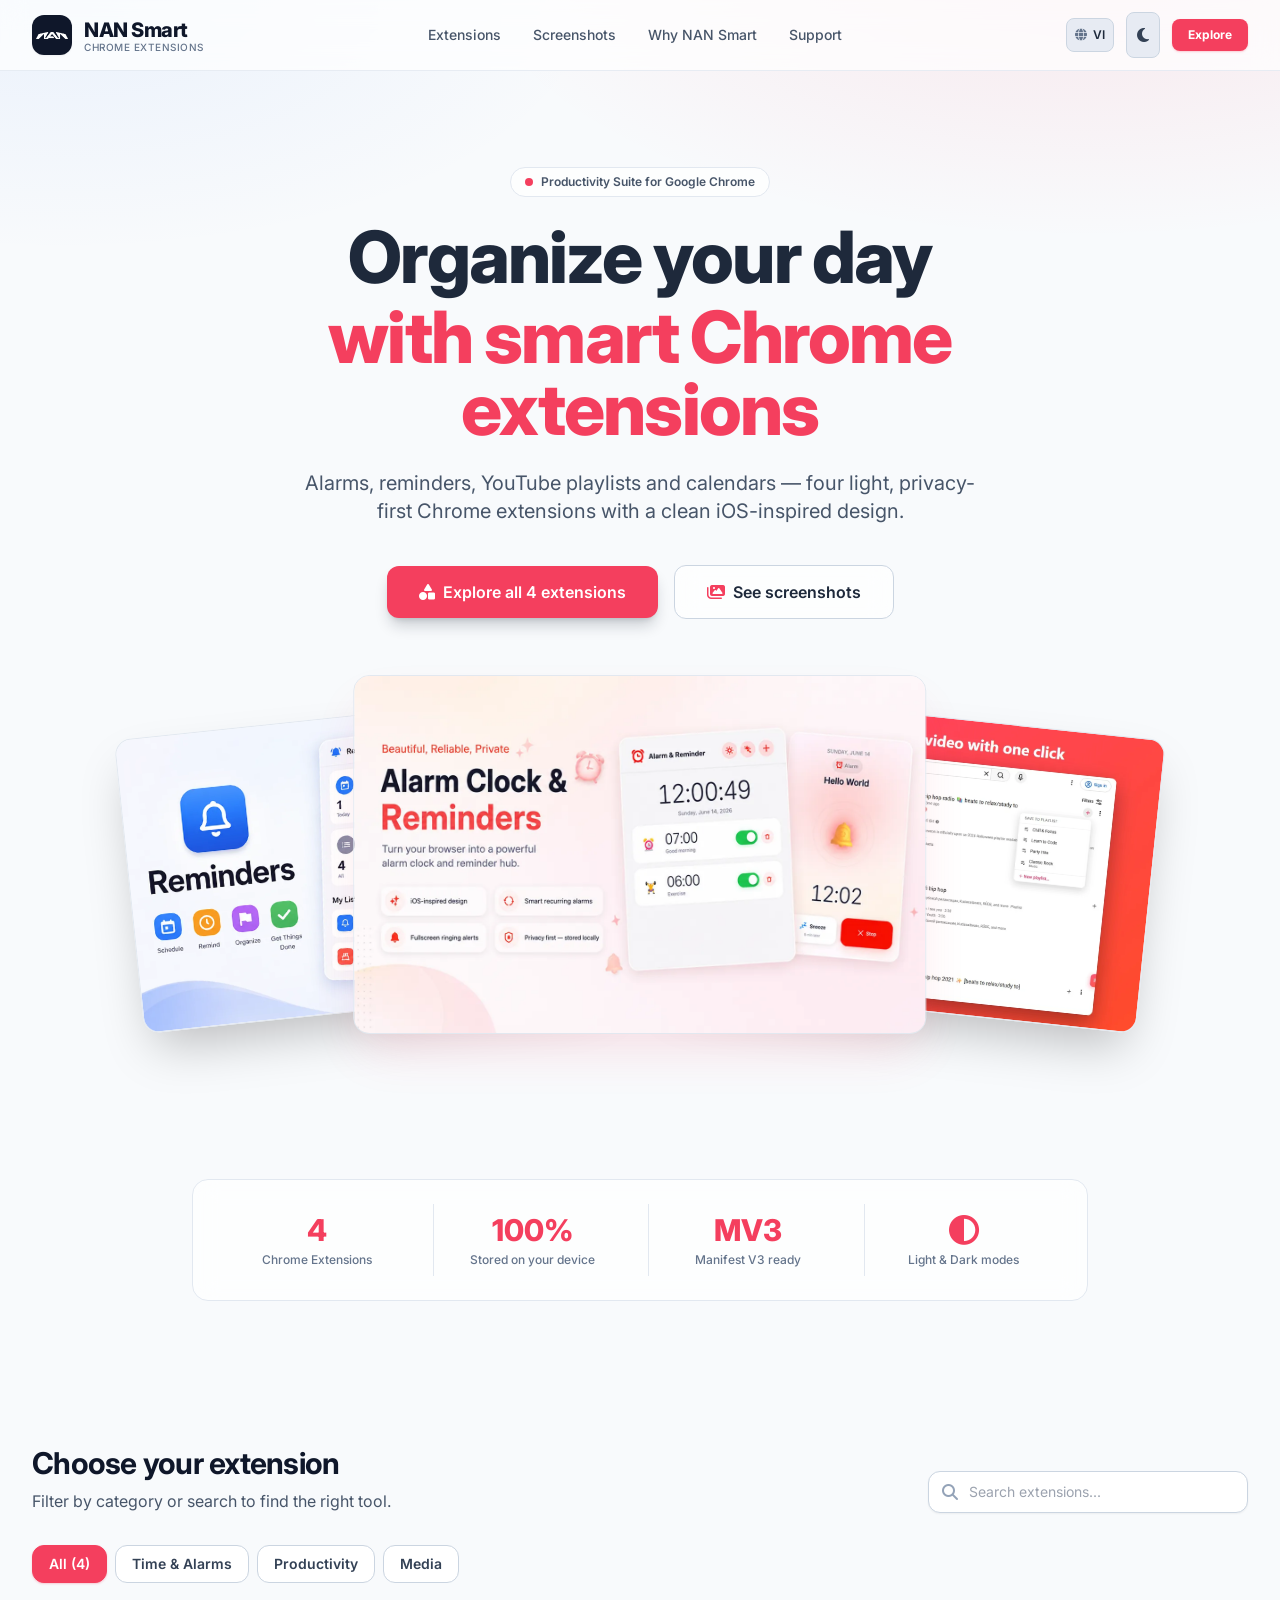
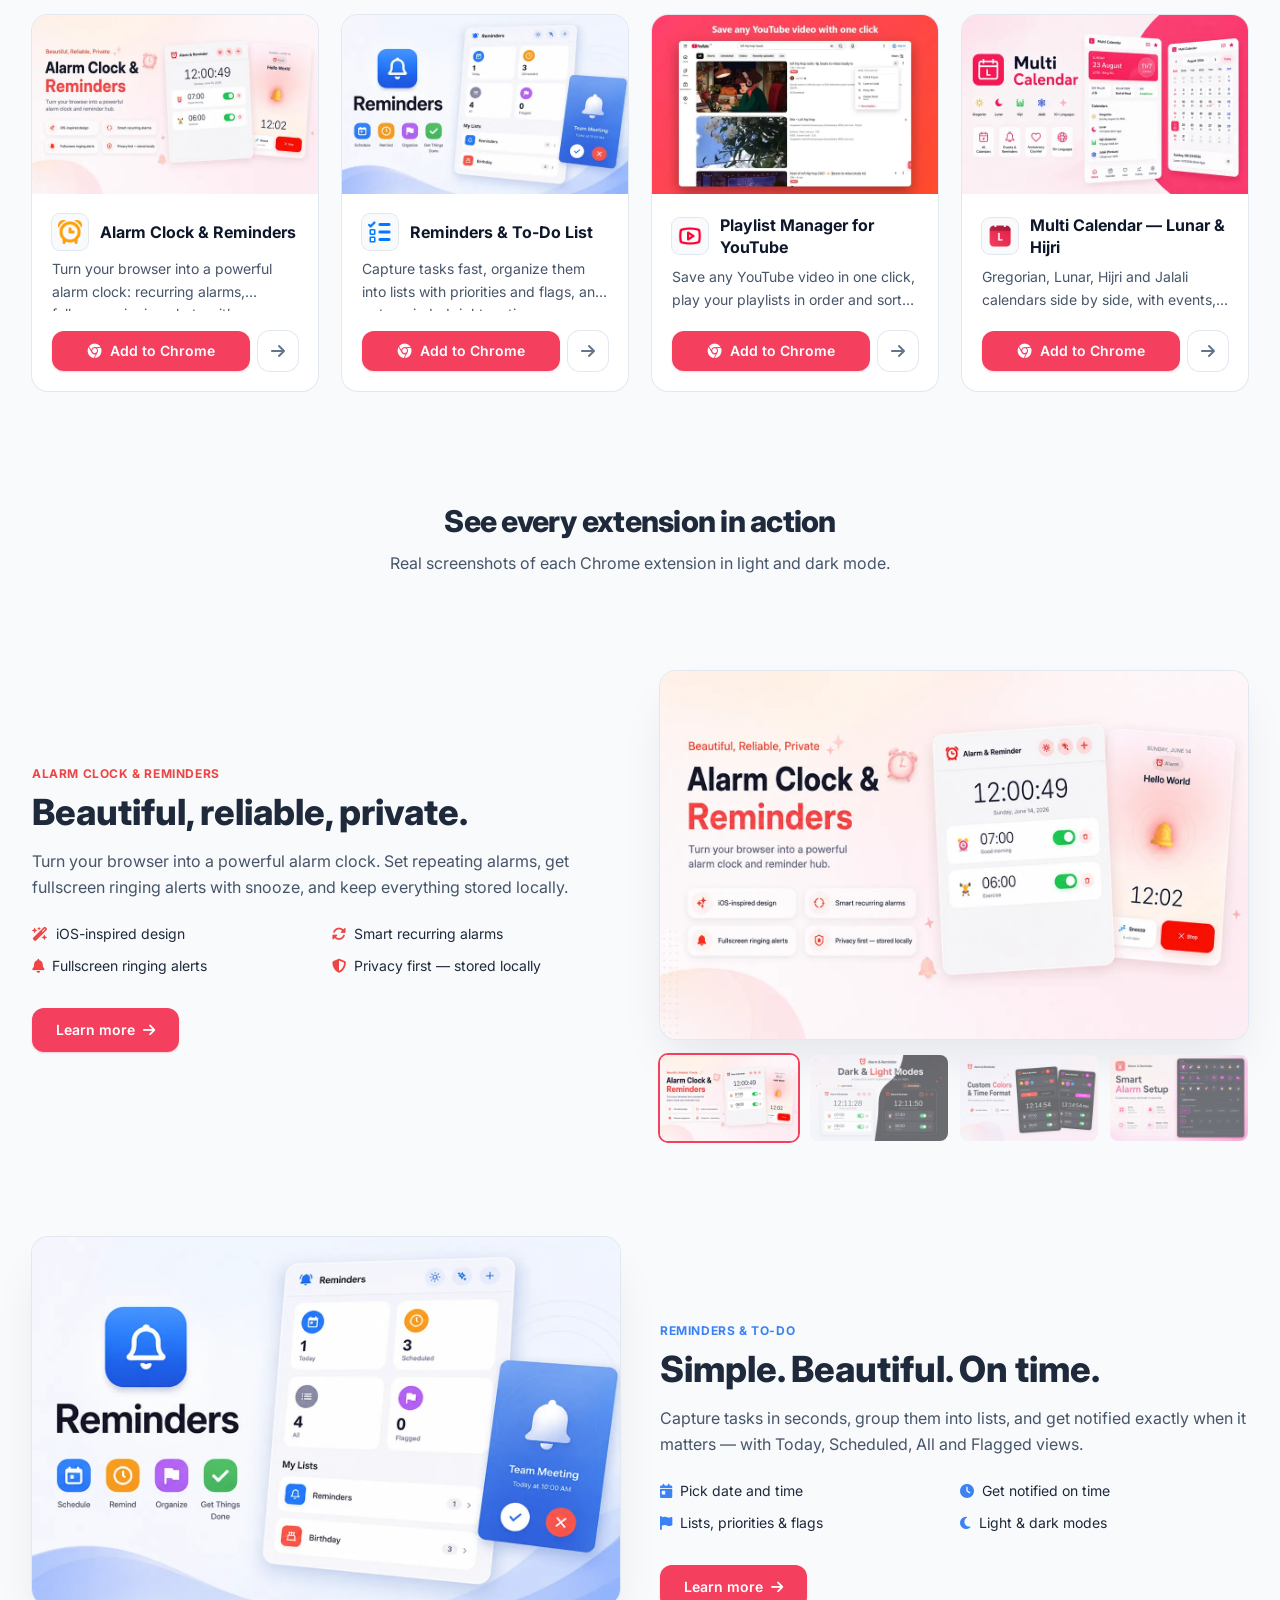
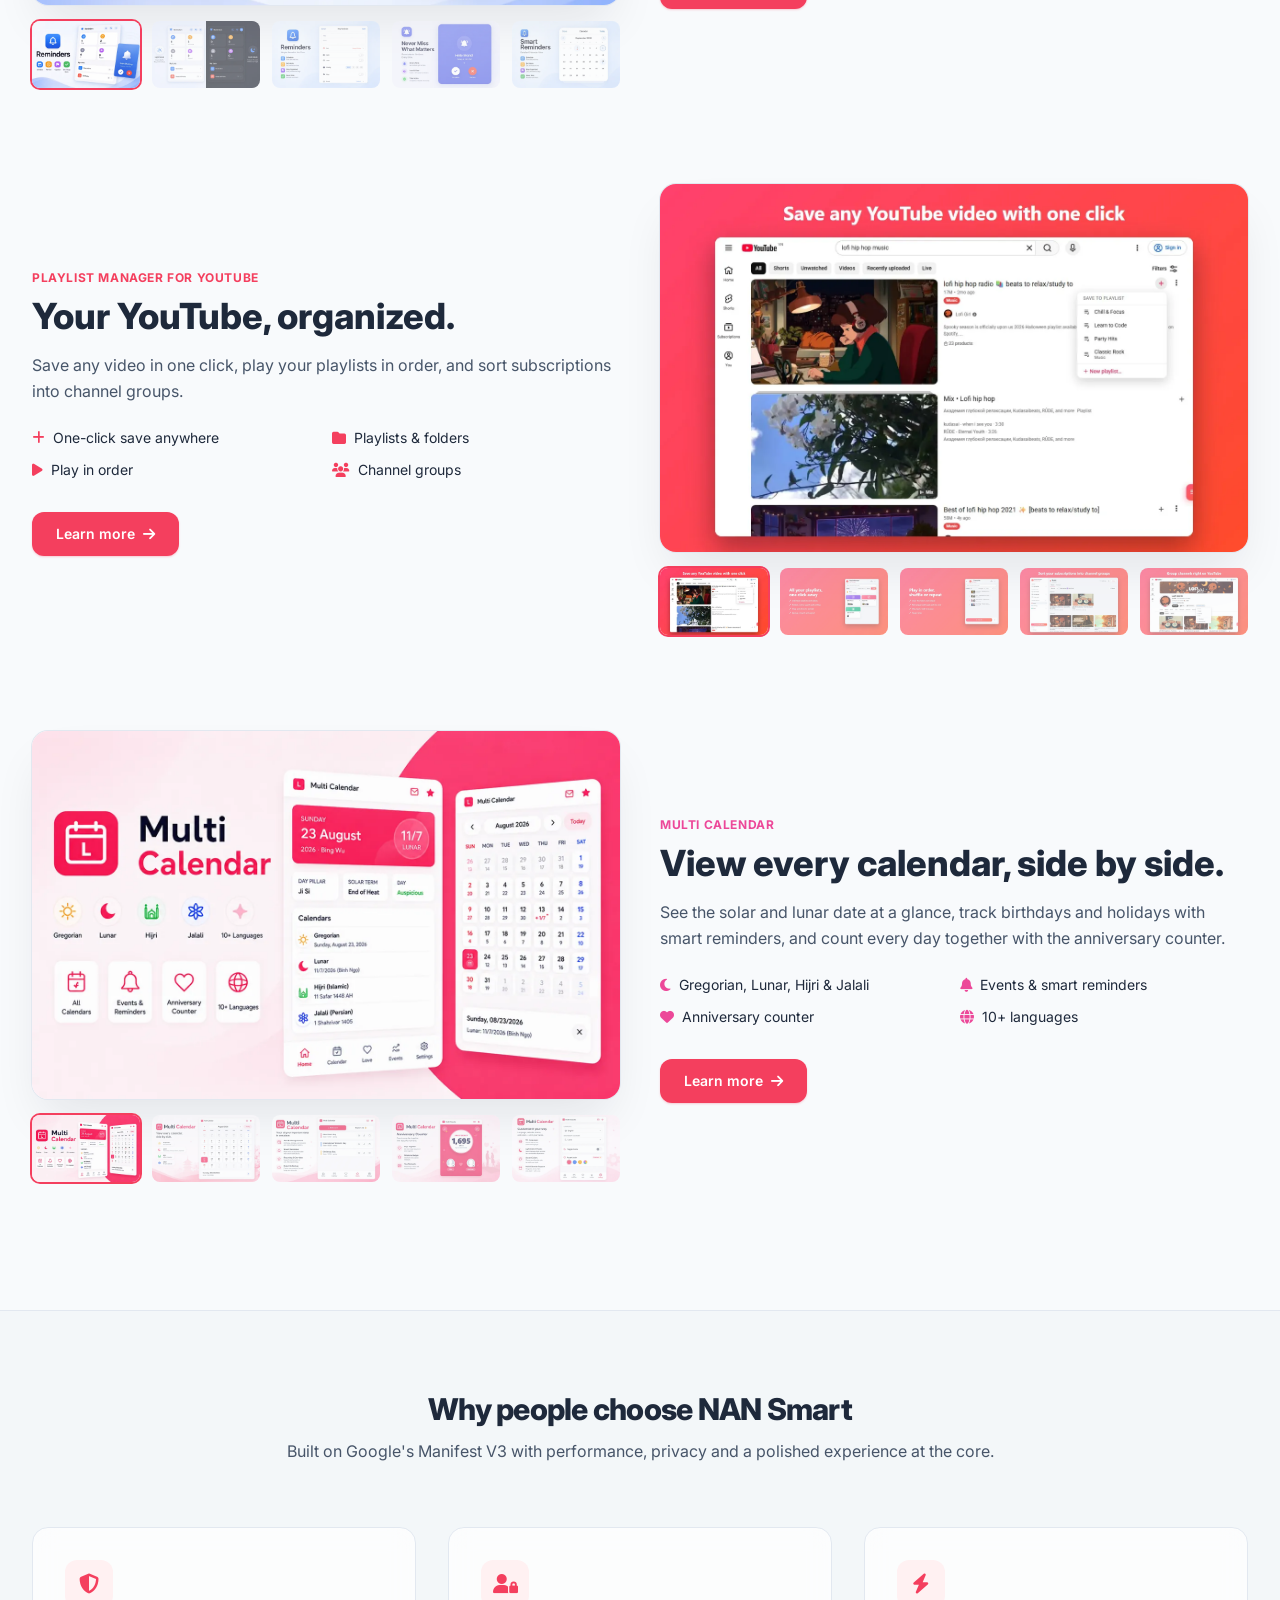
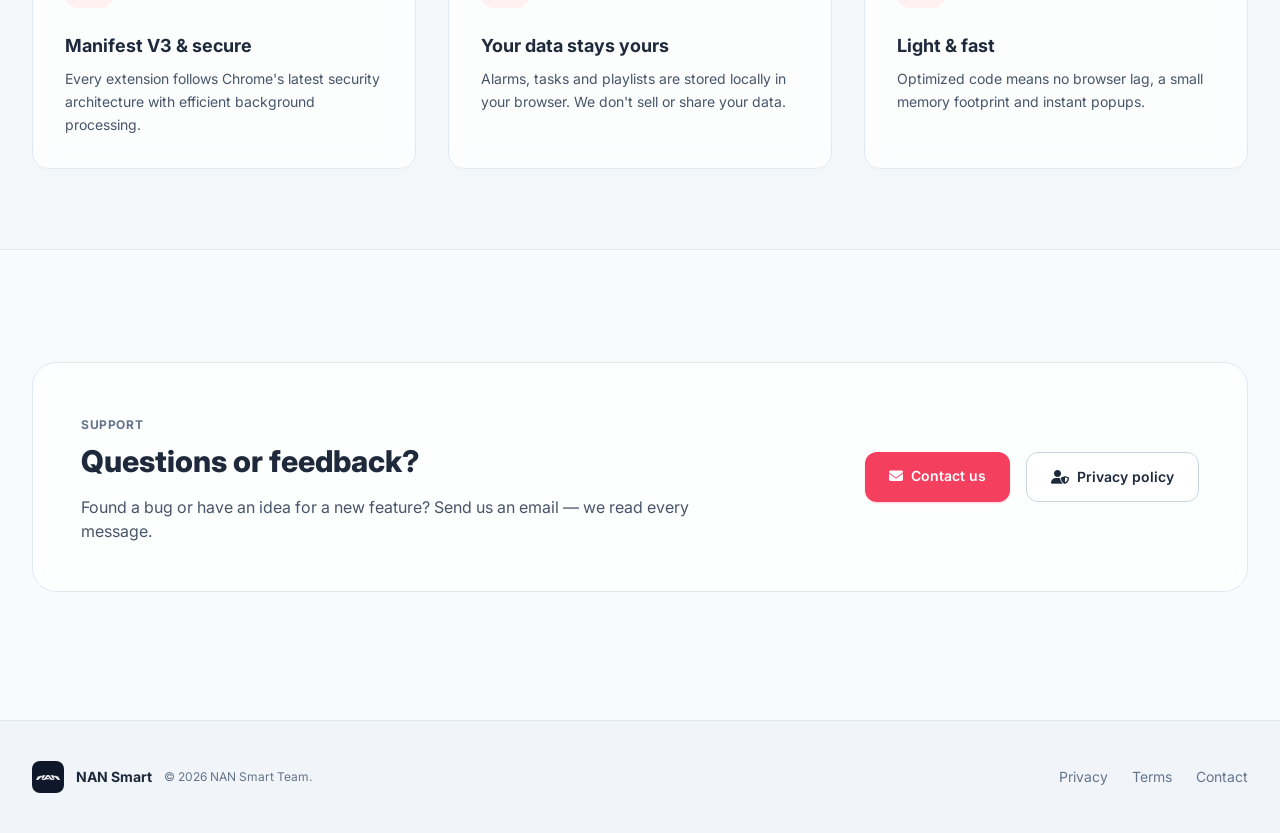
==== commit bae73cf6: "Match colors to the extensions, simplify cards, fix tablet header - Coral primary on the home page, " ====
--- a/index.html
+++ b/index.html
@@ -138,7 +138,7 @@
   <link rel="preload" as="image" href="images/alarm-hero.webp" fetchpriority="high">
 </head>
 
-<body class="bg-slate-50 text-slate-800 dark:bg-slate-950 dark:text-slate-100 min-h-screen bg-mesh transition-colors duration-300 selection:bg-slate-900 selection:text-white">
+<body class="bg-slate-50 text-slate-800 dark:bg-slate-950 dark:text-slate-100 min-h-screen bg-mesh transition-colors duration-300 selection:bg-rose-500 selection:text-white">
 
   <!-- HEADER -->
   <header class="sticky top-0 z-40 w-full glass border-b border-slate-200/80 dark:border-slate-800/60">
@@ -147,15 +147,15 @@
         <div class="w-10 h-10 p-1 rounded-xl bg-slate-900 dark:bg-white flex items-center justify-center shadow-sm group-hover:scale-105 transition-transform shrink-0">
           <img src="images/logo-mark.png" width="480" height="105" alt="NAN Smart logo" class="w-full h-auto invert dark:invert-0">
         </div>
-        <div>
+        <div class="whitespace-nowrap">
           <span class="text-xl font-extrabold tracking-tight text-slate-900 dark:text-white">NAN Smart</span>
           <span class="block text-[10px] text-slate-500 dark:text-slate-400 font-medium tracking-wider uppercase -mt-1" data-i18n="tagline">Chrome Extensions</span>
         </div>
       </a>
 
-      <nav class="hidden md:flex items-center gap-8 font-medium text-sm text-slate-600 dark:text-slate-300">
+      <nav class="hidden lg:flex whitespace-nowrap items-center gap-8 font-medium text-sm text-slate-600 dark:text-slate-300">
         <a href="#extensions" class="hover:text-slate-900 dark:hover:text-white transition-colors" data-i18n="nav_all">Extensions</a>
-        <a href="#gallery" class="hover:text-slate-900 dark:hover:text-white transition-colors" data-i18n="nav_spotlight">Screenshots</a>
+        <a href="#spotlight" class="hover:text-slate-900 dark:hover:text-white transition-colors" data-i18n="nav_spotlight">Screenshots</a>
         <a href="#features" class="hover:text-slate-900 dark:hover:text-white transition-colors" data-i18n="nav_features">Why NAN Smart</a>
         <a href="#support" class="hover:text-slate-900 dark:hover:text-white transition-colors" data-i18n="nav_support">Support</a>
       </nav>
@@ -171,11 +171,21 @@
           <span class="dark:hidden"><i class="fa-solid fa-moon"></i></span>
           <span class="hidden dark:inline"><i class="fa-solid fa-sun text-amber-400"></i></span>
         </button>
-        <a href="#extensions" class="hidden sm:inline-flex items-center px-4 py-2 text-xs font-bold bg-slate-900 hover:bg-slate-700 text-white dark:bg-white dark:text-slate-900 dark:hover:bg-slate-200 rounded-lg shadow-sm transition-all hover:scale-105" data-i18n="cta_header">
+        <button id="menuBtn" onclick="toggleMenu()" aria-label="Menu" aria-expanded="false" aria-controls="mobileMenu"
+          class="lg:hidden p-2.5 rounded-lg bg-slate-200/80 dark:bg-slate-900/60 border border-slate-300 dark:border-slate-700 text-slate-700 dark:text-slate-300">
+          <i class="fa-solid fa-bars"></i>
+        </button>
+        <a href="#extensions" class="hidden sm:inline-flex items-center px-4 py-2 text-xs font-bold bg-rose-500 hover:bg-rose-600 text-white shadow-rose-500/25 rounded-lg shadow-sm transition-all hover:scale-105" data-i18n="cta_header">
           Explore
         </a>
       </div>
     </div>
+    <nav id="mobileMenu" class="hidden lg:hidden flex-col max-w-7xl mx-auto px-4 sm:px-6 pb-3 font-medium text-sm text-slate-600 dark:text-slate-300 border-t border-slate-200/80 dark:border-slate-800/60">
+        <a href="#extensions" class="py-2.5 hover:text-slate-900 dark:hover:text-white" data-i18n="nav_all">Extensions</a>
+        <a href="#spotlight" class="py-2.5 hover:text-slate-900 dark:hover:text-white" data-i18n="nav_spotlight">Screenshots</a>
+        <a href="#features" class="py-2.5 hover:text-slate-900 dark:hover:text-white" data-i18n="nav_features">Why NAN Smart</a>
+        <a href="#support" class="py-2.5 hover:text-slate-900 dark:hover:text-white" data-i18n="nav_support">Support</a>
+      </nav>
   </header>
 
   <main>
@@ -183,13 +193,13 @@
     <section class="relative pt-16 pb-16 md:pt-24 md:pb-24 overflow-hidden">
       <div class="max-w-7xl mx-auto px-4 sm:px-6 lg:px-8 text-center relative z-10">
         <div class="inline-flex items-center gap-2 px-3.5 py-1.5 rounded-full bg-white/80 dark:bg-slate-900/80 border border-slate-200 dark:border-slate-800 text-slate-600 dark:text-slate-300 text-xs font-semibold mb-6">
-          <span class="w-2 h-2 rounded-full bg-emerald-500 animate-pulse"></span>
+          <span class="w-2 h-2 rounded-full bg-rose-500 animate-pulse"></span>
           <span data-i18n="hero_badge">Productivity Suite for Google Chrome</span>
         </div>
 
         <h1 class="text-4xl sm:text-6xl md:text-7xl font-extrabold tracking-tight max-w-4xl mx-auto leading-tight mb-6">
           <span data-i18n="hero_title1">Organize your day</span>
-          <span class="block mt-2 text-slate-400 dark:text-slate-500" data-i18n="hero_title2">with smart Chrome extensions</span>
+          <span class="block mt-2 text-rose-500" data-i18n="hero_title2">with smart Chrome extensions</span>
         </h1>
 
         <p class="text-base sm:text-xl text-slate-600 dark:text-slate-400 max-w-2xl mx-auto mb-10 leading-relaxed" data-i18n="hero_desc">
@@ -197,12 +207,12 @@
         </p>
 
         <div class="flex flex-col sm:flex-row items-center justify-center gap-4 mb-14">
-          <a href="#extensions" class="w-full sm:w-auto px-8 py-3.5 rounded-xl bg-slate-900 hover:bg-slate-700 text-white dark:bg-white dark:text-slate-900 dark:hover:bg-slate-200 font-semibold text-base shadow-lg shadow-slate-900/20 transition-all hover:scale-105 flex items-center justify-center gap-2">
+          <a href="#extensions" class="w-full sm:w-auto px-8 py-3.5 rounded-xl bg-rose-500 hover:bg-rose-600 text-white shadow-rose-500/25 font-semibold text-base shadow-lg shadow-slate-900/20 transition-all hover:scale-105 flex items-center justify-center gap-2">
             <i class="fa-solid fa-shapes"></i>
             <span data-i18n="hero_btn_explore">Explore all 4 extensions</span>
           </a>
           <a href="#spotlight" class="w-full sm:w-auto px-8 py-3.5 rounded-xl glass hover:bg-slate-200/80 dark:hover:bg-slate-800/80 font-semibold text-base transition-all flex items-center justify-center gap-2 border border-slate-300 dark:border-slate-700">
-            <i class="fa-solid fa-images text-slate-500"></i>
+            <i class="fa-solid fa-images text-rose-500"></i>
             <span data-i18n="hero_btn_screens">See screenshots</span>
           </a>
         </div>
@@ -214,7 +224,7 @@
           <img src="images/youtube-save.webp" width="1280" height="800" alt="Playlist Manager for YouTube" loading="eager"
             class="fan-right absolute right-0 top-10 w-[46%] rounded-2xl shadow-2xl border border-slate-200 dark:border-slate-800 rotate-6">
           <img src="images/alarm-hero.webp" width="1280" height="800" alt="Alarm Clock & Reminders extension" loading="eager"
-            fetchpriority="high" class="absolute left-1/2 -translate-x-1/2 top-0 w-[56%] rounded-2xl shadow-2xl shadow-slate-900/15 border border-slate-200 dark:border-slate-700 z-10">
+            fetchpriority="high" class="absolute left-1/2 -translate-x-1/2 top-0 w-[56%] rounded-2xl shadow-2xl shadow-rose-500/15 border border-slate-200 dark:border-slate-700 z-10">
         </div>
         <img src="images/alarm-hero.webp" width="1280" height="800" alt="Alarm Clock & Reminders extension"
           class="sm:hidden w-full rounded-2xl shadow-xl border border-slate-200 dark:border-slate-800 mb-10">
@@ -222,19 +232,19 @@
         <!-- Stats -->
         <div class="grid grid-cols-2 md:grid-cols-4 gap-4 max-w-4xl mx-auto glass p-6 rounded-2xl border border-slate-200 dark:border-slate-800/80">
           <div class="p-2 text-center">
-            <div class="text-2xl md:text-3xl font-extrabold text-slate-900 dark:text-white">4</div>
+            <div class="text-2xl md:text-3xl font-extrabold text-rose-500">4</div>
             <div class="text-xs text-slate-500 dark:text-slate-400 font-medium mt-1" data-i18n="stat_suite">Chrome Extensions</div>
           </div>
           <div class="p-2 text-center border-l border-slate-200 dark:border-slate-800">
-            <div class="text-2xl md:text-3xl font-extrabold text-slate-900 dark:text-white">100%</div>
+            <div class="text-2xl md:text-3xl font-extrabold text-rose-500">100%</div>
             <div class="text-xs text-slate-500 dark:text-slate-400 font-medium mt-1" data-i18n="stat_privacy">Stored on your device</div>
           </div>
           <div class="p-2 text-center md:border-l border-slate-200 dark:border-slate-800">
-            <div class="text-2xl md:text-3xl font-extrabold text-slate-900 dark:text-white">MV3</div>
+            <div class="text-2xl md:text-3xl font-extrabold text-rose-500">MV3</div>
             <div class="text-xs text-slate-500 dark:text-slate-400 font-medium mt-1" data-i18n="stat_mv3">Manifest V3 ready</div>
           </div>
           <div class="p-2 text-center border-l border-slate-200 dark:border-slate-800">
-            <div class="text-2xl md:text-3xl font-extrabold text-slate-900 dark:text-white"><i class="fa-solid fa-circle-half-stroke"></i></div>
+            <div class="text-2xl md:text-3xl font-extrabold text-rose-500"><i class="fa-solid fa-circle-half-stroke"></i></div>
             <div class="text-xs text-slate-500 dark:text-slate-400 font-medium mt-1" data-i18n="stat_theme">Light &amp; Dark modes</div>
           </div>
         </div>
@@ -255,14 +265,14 @@
         </div>
       </div>
 
-      <div class="flex items-center gap-2 overflow-x-auto pb-4 mb-8 scrollbar-none">
+      <div class="flex flex-wrap items-center gap-2 mb-8">
         <button onclick="setCategory('all')" class="cat-btn" data-cat="all" data-i18n="cat_all">All (4)</button>
         <button onclick="setCategory('time')" class="cat-btn" data-cat="time" data-i18n="cat_time">Time &amp; Alarms</button>
         <button onclick="setCategory('productivity')" class="cat-btn" data-cat="productivity" data-i18n="cat_productivity">Productivity</button>
         <button onclick="setCategory('media')" class="cat-btn" data-cat="media" data-i18n="cat_media">Media</button>
       </div>
 
-      <div id="extensionsGrid" class="grid grid-cols-1 md:grid-cols-2 lg:grid-cols-4 gap-6">
+      <div id="extensionsGrid" class="grid grid-cols-1 sm:grid-cols-2 xl:grid-cols-4 gap-6">
         <!-- Rendered via JS -->
       </div>
     </section>
@@ -285,13 +295,13 @@
             <li class="flex items-center gap-2"><i class="fa-solid fa-bell text-red-500"></i><span data-i18n="sp_alarm_f3">Fullscreen ringing alerts</span></li>
             <li class="flex items-center gap-2"><i class="fa-solid fa-shield-halved text-red-500"></i><span data-i18n="sp_alarm_f4">Privacy first — stored locally</span></li>
           </ul>
-          <a href="alarm" class="inline-flex items-center gap-2 px-6 py-3 rounded-xl bg-slate-900 hover:bg-slate-700 text-white dark:bg-white dark:text-slate-900 dark:hover:bg-slate-200 font-semibold text-sm shadow-sm transition-all">
+          <a href="alarm" class="inline-flex items-center gap-2 px-6 py-3 rounded-xl bg-rose-500 hover:bg-rose-600 text-white shadow-rose-500/25 font-semibold text-sm shadow-sm transition-all">
             <span data-i18n="sp_more">Learn more</span> <i class="fa-solid fa-arrow-right"></i>
           </a>
         </div>
         <div class="min-w-0" data-spot="alarm">
           <button onclick="openLightbox(spotIndex.alarm || 0, 'alarm')" aria-label="View full size"
-            class="block w-full rounded-2xl overflow-hidden bg-white dark:bg-slate-900 shadow-2xl shadow-slate-900/10 ring-1 ring-slate-200 dark:ring-slate-800 hover:ring-2 hover:ring-slate-400 transition-all">
+            class="block w-full rounded-2xl overflow-hidden bg-white dark:bg-slate-900 shadow-2xl shadow-slate-900/10 ring-1 ring-slate-200 dark:ring-slate-800 hover:ring-2 hover:ring-rose-400 transition-all">
             <img src="images/alarm-hero.webp" width="1280" height="800" alt="Alarm Clock &amp; Reminders Chrome extension: popup with alarms and fullscreen ringing screen" loading="lazy" class="spot-main w-full aspect-[16/10] object-cover">
           </button>
           <div class="spot-thumbs grid grid-cols-5 gap-2 sm:gap-3 mt-4"></div>
@@ -310,13 +320,13 @@
             <li class="flex items-center gap-2"><i class="fa-solid fa-flag text-blue-500"></i><span data-i18n="sp_rem_f3">Lists, priorities &amp; flags</span></li>
             <li class="flex items-center gap-2"><i class="fa-solid fa-moon text-blue-500"></i><span data-i18n="sp_rem_f4">Light &amp; dark modes</span></li>
           </ul>
-          <a href="reminders" class="inline-flex items-center gap-2 px-6 py-3 rounded-xl bg-slate-900 hover:bg-slate-700 text-white dark:bg-white dark:text-slate-900 dark:hover:bg-slate-200 font-semibold text-sm shadow-sm transition-all">
+          <a href="reminders" class="inline-flex items-center gap-2 px-6 py-3 rounded-xl bg-rose-500 hover:bg-rose-600 text-white shadow-rose-500/25 font-semibold text-sm shadow-sm transition-all">
             <span data-i18n="sp_more">Learn more</span> <i class="fa-solid fa-arrow-right"></i>
           </a>
         </div>
         <div class="min-w-0 lg:order-1" data-spot="reminders">
           <button onclick="openLightbox(spotIndex.reminders || 0, 'reminders')" aria-label="View full size"
-            class="block w-full rounded-2xl overflow-hidden bg-white dark:bg-slate-900 shadow-2xl shadow-slate-900/10 ring-1 ring-slate-200 dark:ring-slate-800 hover:ring-2 hover:ring-slate-400 transition-all">
+            class="block w-full rounded-2xl overflow-hidden bg-white dark:bg-slate-900 shadow-2xl shadow-slate-900/10 ring-1 ring-slate-200 dark:ring-slate-800 hover:ring-2 hover:ring-rose-400 transition-all">
             <img src="images/reminders-hero.webp" width="1280" height="800" alt="Reminders &amp; To-Do List Chrome extension with Today, Scheduled, All and Flagged lists" loading="lazy" class="spot-main w-full aspect-[16/10] object-cover">
           </button>
           <div class="spot-thumbs grid grid-cols-5 gap-2 sm:gap-3 mt-4"></div>
@@ -335,13 +345,13 @@
             <li class="flex items-center gap-2"><i class="fa-solid fa-play text-rose-500"></i><span data-i18n="sp_yt_f3">Play in order</span></li>
             <li class="flex items-center gap-2"><i class="fa-solid fa-users text-rose-500"></i><span data-i18n="sp_yt_f4">Channel groups</span></li>
           </ul>
-          <a href="youtube" class="inline-flex items-center gap-2 px-6 py-3 rounded-xl bg-slate-900 hover:bg-slate-700 text-white dark:bg-white dark:text-slate-900 dark:hover:bg-slate-200 font-semibold text-sm shadow-sm transition-all">
+          <a href="youtube" class="inline-flex items-center gap-2 px-6 py-3 rounded-xl bg-rose-500 hover:bg-rose-600 text-white shadow-rose-500/25 font-semibold text-sm shadow-sm transition-all">
             <span data-i18n="sp_more">Learn more</span> <i class="fa-solid fa-arrow-right"></i>
           </a>
         </div>
         <div class="min-w-0" data-spot="youtube">
           <button onclick="openLightbox(spotIndex.youtube || 0, 'youtube')" aria-label="View full size"
-            class="block w-full rounded-2xl overflow-hidden bg-white dark:bg-slate-900 shadow-2xl shadow-slate-900/10 ring-1 ring-slate-200 dark:ring-slate-800 hover:ring-2 hover:ring-slate-400 transition-all">
+            class="block w-full rounded-2xl overflow-hidden bg-white dark:bg-slate-900 shadow-2xl shadow-slate-900/10 ring-1 ring-slate-200 dark:ring-slate-800 hover:ring-2 hover:ring-rose-400 transition-all">
             <img src="images/youtube-save.webp" width="1280" height="800" alt="Playlist Manager for YouTube: save a video to a playlist in one click" loading="lazy" class="spot-main w-full aspect-[16/10] object-cover">
           </button>
           <div class="spot-thumbs grid grid-cols-5 gap-2 sm:gap-3 mt-4"></div>
@@ -360,28 +370,18 @@
             <li class="flex items-center gap-2"><i class="fa-solid fa-heart text-pink-500"></i><span data-i18n="sp_cal_f3">Anniversary counter</span></li>
             <li class="flex items-center gap-2"><i class="fa-solid fa-globe text-pink-500"></i><span data-i18n="sp_cal_f4">10+ languages</span></li>
           </ul>
-          <a href="calendar" class="inline-flex items-center gap-2 px-6 py-3 rounded-xl bg-slate-900 hover:bg-slate-700 text-white dark:bg-white dark:text-slate-900 dark:hover:bg-slate-200 font-semibold text-sm shadow-sm transition-all">
+          <a href="calendar" class="inline-flex items-center gap-2 px-6 py-3 rounded-xl bg-rose-500 hover:bg-rose-600 text-white shadow-rose-500/25 font-semibold text-sm shadow-sm transition-all">
             <span data-i18n="sp_more">Learn more</span> <i class="fa-solid fa-arrow-right"></i>
           </a>
         </div>
         <div class="min-w-0 lg:order-1" data-spot="calendar">
           <button onclick="openLightbox(spotIndex.calendar || 0, 'calendar')" aria-label="View full size"
-            class="block w-full rounded-2xl overflow-hidden bg-white dark:bg-slate-900 shadow-2xl shadow-slate-900/10 ring-1 ring-slate-200 dark:ring-slate-800 hover:ring-2 hover:ring-slate-400 transition-all">
+            class="block w-full rounded-2xl overflow-hidden bg-white dark:bg-slate-900 shadow-2xl shadow-slate-900/10 ring-1 ring-slate-200 dark:ring-slate-800 hover:ring-2 hover:ring-rose-400 transition-all">
             <img src="images/calendar-hero.webp" width="1280" height="800" alt="Multi Calendar Chrome extension showing Gregorian, Lunar, Hijri and Jalali dates" loading="lazy" class="spot-main w-full aspect-[16/10] object-cover">
           </button>
           <div class="spot-thumbs grid grid-cols-5 gap-2 sm:gap-3 mt-4"></div>
         </div>
       </div>
-    </section>
-
-    <!-- GALLERY -->
-    <section id="gallery" class="py-16 max-w-7xl mx-auto px-4 sm:px-6 lg:px-8 scroll-mt-20">
-      <div class="text-center max-w-3xl mx-auto mb-8">
-        <h2 class="text-3xl font-extrabold tracking-tight" data-i18n="gal_title">Screenshot gallery</h2>
-        <p class="text-slate-600 dark:text-slate-400 mt-3 text-base" data-i18n="gal_subtitle">Browse every screen of each extension. Click an image to view it full size.</p>
-      </div>
-      <div id="galleryTabs" class="flex items-center justify-start sm:justify-center gap-2 overflow-x-auto pb-4 mb-6 scrollbar-none"></div>
-      <div id="galleryGrid" class="grid grid-cols-1 sm:grid-cols-2 lg:grid-cols-3 gap-5"></div>
     </section>
 
     <!-- FEATURES -->
@@ -393,17 +393,17 @@
         </div>
         <div class="grid grid-cols-1 md:grid-cols-3 gap-8">
           <div class="glass p-8 rounded-2xl border border-slate-200 dark:border-slate-800">
-            <div class="w-12 h-12 rounded-xl bg-slate-900 text-white dark:bg-white dark:text-slate-900 flex items-center justify-center text-xl mb-6"><i class="fa-solid fa-shield-halved"></i></div>
+            <div class="w-12 h-12 rounded-xl bg-rose-50 text-rose-500 dark:bg-rose-500/10 flex items-center justify-center text-xl mb-6"><i class="fa-solid fa-shield-halved"></i></div>
             <h3 class="text-lg font-bold mb-2" data-i18n="feat1_title">Manifest V3 &amp; secure</h3>
             <p class="text-slate-600 dark:text-slate-400 text-sm leading-relaxed" data-i18n="feat1_desc">Every extension follows Chrome's latest security architecture with efficient background processing.</p>
           </div>
           <div class="glass p-8 rounded-2xl border border-slate-200 dark:border-slate-800">
-            <div class="w-12 h-12 rounded-xl bg-slate-900 text-white dark:bg-white dark:text-slate-900 flex items-center justify-center text-xl mb-6"><i class="fa-solid fa-user-lock"></i></div>
+            <div class="w-12 h-12 rounded-xl bg-rose-50 text-rose-500 dark:bg-rose-500/10 flex items-center justify-center text-xl mb-6"><i class="fa-solid fa-user-lock"></i></div>
             <h3 class="text-lg font-bold mb-2" data-i18n="feat2_title">Your data stays yours</h3>
             <p class="text-slate-600 dark:text-slate-400 text-sm leading-relaxed" data-i18n="feat2_desc">Alarms, tasks and playlists are stored locally in your browser. We don't sell or share your data.</p>
           </div>
           <div class="glass p-8 rounded-2xl border border-slate-200 dark:border-slate-800">
-            <div class="w-12 h-12 rounded-xl bg-slate-900 text-white dark:bg-white dark:text-slate-900 flex items-center justify-center text-xl mb-6"><i class="fa-solid fa-bolt"></i></div>
+            <div class="w-12 h-12 rounded-xl bg-rose-50 text-rose-500 dark:bg-rose-500/10 flex items-center justify-center text-xl mb-6"><i class="fa-solid fa-bolt"></i></div>
             <h3 class="text-lg font-bold mb-2" data-i18n="feat3_title">Light &amp; fast</h3>
             <p class="text-slate-600 dark:text-slate-400 text-sm leading-relaxed" data-i18n="feat3_desc">Optimized code means no browser lag, a small memory footprint and instant popups.</p>
           </div>
@@ -420,7 +420,7 @@
           <p class="text-slate-600 dark:text-slate-300 text-sm sm:text-base leading-relaxed" data-i18n="help_desc">Found a bug or have an idea for a new feature? Send us an email — we read every message.</p>
         </div>
         <div class="flex flex-col sm:flex-row gap-4 w-full md:w-auto">
-          <a href="mailto:nuinguyen01bv@gmail.com" class="px-6 py-3.5 rounded-xl bg-slate-900 hover:bg-slate-700 text-white dark:bg-white dark:text-slate-900 dark:hover:bg-slate-200 font-semibold text-sm shadow-sm text-center transition-all">
+          <a href="mailto:nuinguyen01bv@gmail.com" class="px-6 py-3.5 rounded-xl bg-rose-500 hover:bg-rose-600 text-white shadow-rose-500/25 font-semibold text-sm shadow-sm text-center transition-all">
             <i class="fa-solid fa-envelope mr-2"></i><span data-i18n="help_btn_contact">Contact us</span>
           </a>
           <a href="privacy" class="px-6 py-3.5 rounded-xl glass hover:bg-slate-200 dark:hover:bg-slate-800 font-semibold text-sm border border-slate-300 dark:border-slate-700 text-center transition-all">
@@ -502,7 +502,7 @@
           <span data-i18n="sp_more">Learn more</span>
         </a>
         <a id="modalStoreLink" href="#" target="_blank" rel="noopener noreferrer"
-          class="w-full sm:w-auto px-6 py-3 rounded-xl bg-slate-900 hover:bg-slate-700 text-white dark:bg-white dark:text-slate-900 dark:hover:bg-slate-200 font-semibold text-sm shadow-sm text-center transition-all flex items-center justify-center gap-2">
+          class="w-full sm:w-auto px-6 py-3 rounded-xl bg-rose-500 hover:bg-rose-600 text-white shadow-rose-500/25 font-semibold text-sm shadow-sm text-center transition-all flex items-center justify-center gap-2">
           <i class="fa-brands fa-chrome"></i>
           <span data-i18n="modal_btn_chrome">Add to Chrome</span>
         </a>
@@ -754,7 +754,7 @@
     let currentLang = 'en';
     let currentCategory = 'all';
 
-    const CAT_ACTIVE = "cat-btn px-4 py-2 rounded-xl text-xs sm:text-sm font-semibold transition-all whitespace-nowrap bg-slate-900 text-white dark:bg-white dark:text-slate-900 border border-slate-900 dark:border-white";
+    const CAT_ACTIVE = "cat-btn px-4 py-2 rounded-xl text-xs sm:text-sm font-semibold transition-all whitespace-nowrap bg-rose-500 text-white border border-rose-500 shadow-sm shadow-rose-500/25";
     const CAT_IDLE = "cat-btn px-4 py-2 rounded-xl text-xs sm:text-sm font-semibold transition-all whitespace-nowrap bg-white dark:bg-slate-900/80 text-slate-700 dark:text-slate-300 hover:border-slate-400 border border-slate-300 dark:border-slate-800";
 
     // Small 640px copies for thumbnails, cards and gallery tiles
@@ -788,28 +788,23 @@
       }
 
       grid.innerHTML = filtered.map(ext => `
-        <div class="glass rounded-2xl overflow-hidden border border-slate-200 dark:border-slate-800/80 card-hover flex flex-col">
-          <button onclick="openModal('${ext.id}')" class="block aspect-[16/10] overflow-hidden bg-gradient-to-tr ${ext.bgGradient}">
-            ${ext.images.length
-              ? `<img src="${thumb(ext.images[0])}" alt="${ext.title}" loading="lazy" class="w-full h-full object-cover hover:scale-105 transition-transform duration-500">`
-              : `<div class="w-full h-full flex items-center justify-center text-white text-6xl opacity-90"><i class="${ext.iconClass}"></i></div>`}
+        <div class="group bg-white dark:bg-slate-900 rounded-2xl overflow-hidden ring-1 ring-slate-200 dark:ring-slate-800 card-hover flex flex-col">
+          <button onclick="openModal('${ext.id}')" aria-label="${t.btn_details}: ${ext.title}" class="block aspect-[16/10] overflow-hidden">
+            <img src="${thumb(ext.images[0])}" width="640" height="400" alt="${ext.title}" loading="lazy" class="w-full h-full object-cover group-hover:scale-105 transition-transform duration-500">
           </button>
           <div class="p-5 flex flex-col flex-1">
-            <div class="flex items-center gap-3 mb-3">
-              <div class="w-11 h-11 p-2 rounded-xl bg-white dark:bg-slate-800 ring-1 ring-slate-200 dark:ring-slate-700 shadow-sm flex items-center justify-center shrink-0">
-                ${iconHtml(ext)}
-              </div>
-              <span class="text-[11px] font-semibold px-2.5 py-1 rounded-md bg-slate-200/80 dark:bg-slate-800/80 text-slate-700 dark:text-slate-300">${ext.categoryName[currentLang]}</span>
+            <div class="flex items-center gap-3 mb-2">
+              <div class="w-9 h-9 p-1.5 rounded-lg bg-slate-50 dark:bg-slate-800 ring-1 ring-slate-200 dark:ring-slate-700 flex items-center justify-center shrink-0">${iconHtml(ext)}</div>
+              <h3 class="text-base font-bold text-slate-900 dark:text-slate-100 leading-snug">${ext.title}</h3>
             </div>
-            <h3 class="text-lg font-bold text-slate-900 dark:text-slate-100 mb-2 leading-snug">${ext.title}</h3>
-            <p class="text-sm text-slate-600 dark:text-slate-400 leading-relaxed mb-5 flex-1">${ext.shortDesc[currentLang]}</p>
-            <div class="pt-4 border-t border-slate-200 dark:border-slate-800/60 flex items-center gap-2">
-              <button onclick="openModal('${ext.id}')" class="flex-1 py-2.5 rounded-xl hover:bg-slate-200 dark:hover:bg-slate-800 text-xs font-semibold transition-colors border border-slate-300 dark:border-slate-700">
-                ${t.btn_details}
-              </button>
-              <a href="${ext.storeLink}" target="_blank" rel="noopener noreferrer" class="flex-1 py-2.5 rounded-xl bg-slate-900 hover:bg-slate-700 text-white dark:bg-white dark:text-slate-900 dark:hover:bg-slate-200 text-xs font-semibold shadow-sm text-center transition-all flex items-center justify-center gap-1.5">
+            <p class="text-sm text-slate-600 dark:text-slate-400 leading-relaxed line-clamp-2 mb-5 flex-1">${ext.shortDesc[currentLang]}</p>
+            <div class="flex items-center gap-2">
+              <a href="${ext.storeLink}" target="_blank" rel="noopener noreferrer" class="flex-1 py-2.5 rounded-xl bg-rose-500 hover:bg-rose-600 text-white text-sm font-semibold shadow-sm shadow-rose-500/25 text-center transition-colors flex items-center justify-center gap-2">
                 <i class="fa-brands fa-chrome"></i><span>${t.btn_chrome}</span>
               </a>
+              <button onclick="openModal('${ext.id}')" aria-label="${t.btn_details}" title="${t.btn_details}" class="w-10 h-10 rounded-xl ring-1 ring-slate-200 dark:ring-slate-700 hover:bg-slate-100 dark:hover:bg-slate-800 text-slate-500 flex items-center justify-center transition-colors">
+                <i class="fa-solid fa-arrow-right"></i>
+              </button>
             </div>
           </div>
         </div>`).join('');
@@ -848,13 +843,13 @@
         mainImg.src = ext.images[0];
         mainImg.alt = ext.title;
         thumbs.innerHTML = ext.images.map((src, i) => `
-          <button onclick="showImage(this, '${src}')" class="thumb shrink-0 w-28 rounded-lg overflow-hidden border-2 ${i === 0 ? 'border-slate-900 dark:border-white' : 'border-transparent'}">
+          <button onclick="showImage(this, '${src}')" class="thumb shrink-0 w-28 rounded-lg overflow-hidden border-2 ${i === 0 ? 'border-rose-500' : 'border-transparent'}">
             <img src="${thumb(src)}" alt="" class="w-full aspect-[16/10] object-cover">
           </button>`).join('');
       }
 
       document.getElementById('modalFeatures').innerHTML = ext.features[currentLang].map(f => `
-        <li class="flex items-center gap-2"><i class="fa-solid fa-circle-check text-emerald-500 text-xs"></i><span>${f}</span></li>`).join('');
+        <li class="flex items-center gap-2"><i class="fa-solid fa-circle-check text-rose-500 text-xs"></i><span>${f}</span></li>`).join('');
 
       const modal = document.getElementById('extensionModal');
       modal.classList.remove('hidden');
@@ -865,8 +860,7 @@
     function showImage(btn, src) {
       document.getElementById('modalMainImg').src = src;
       document.querySelectorAll('#modalThumbs .thumb').forEach(b => {
-        b.classList.toggle('border-slate-900', b === btn);
-        b.classList.toggle('dark:border-white', b === btn);
+        b.classList.toggle('border-rose-500', b === btn);
         b.classList.toggle('border-transparent', b !== btn);
       });
     }
@@ -890,7 +884,7 @@
         thumbs.classList.toggle('grid-cols-5', ext.images.length !== 4);
         thumbs.innerHTML = ext.images.slice(0, 5).map((src, i) => `
           <button onclick="setSpot('${ext.id}', ${i})" aria-label="Show screenshot ${i + 1}"
-            class="rounded-lg overflow-hidden ring-2 transition-all ${i === active ? 'ring-slate-900 dark:ring-white opacity-100' : 'ring-transparent opacity-60 hover:opacity-100'}">
+            class="rounded-lg overflow-hidden ring-2 transition-all ${i === active ? 'ring-rose-500 opacity-100' : 'ring-transparent opacity-60 hover:opacity-100'}">
             <img src="${thumb(src)}" width="640" height="400" alt="" loading="lazy" class="w-full aspect-[16/10] object-cover">
           </button>`).join('');
       });
@@ -903,38 +897,20 @@
       renderSpotlights();
     }
 
+    // MOBILE MENU (below the lg breakpoint)
+    window.toggleMenu = function (open) {
+      const menu = document.getElementById('mobileMenu');
+      const show = open === undefined ? menu.classList.contains('hidden') : open;
+      menu.classList.toggle('hidden', !show);
+      menu.classList.toggle('flex', show);
+      document.getElementById('menuBtn').setAttribute('aria-expanded', show);
+    };
+    document.querySelectorAll('#mobileMenu a').forEach(a => a.addEventListener('click', () => toggleMenu(false)));
+
     // GALLERY + LIGHTBOX
     let galleryId = extensionsData[0].id;
     let lightboxId = galleryId;
     let lightboxIndex = 0;
-
-    function galleryExt() {
-      return extensionsData.find(item => item.id === galleryId);
-    }
-
-    function renderGallery() {
-      document.getElementById('galleryTabs').innerHTML = extensionsData.map(ext => `
-        <button onclick="setGallery('${ext.id}')" class="${ext.id === galleryId ? CAT_ACTIVE : CAT_IDLE} flex items-center gap-2">
-          ${ext.icon ? `<img src="${ext.icon}" alt="" class="w-5 h-5 rounded">` : ''}
-          <span>${ext.title}</span>
-        </button>`).join('');
-
-      const ext = galleryExt();
-      const grid = document.getElementById('galleryGrid');
-      // 4 images look best as 2x2; otherwise use 3 columns
-      grid.classList.toggle('lg:grid-cols-2', ext.images.length === 4);
-      grid.classList.toggle('lg:grid-cols-3', ext.images.length !== 4);
-      grid.innerHTML = ext.images.map((src, i) => `
-        <button onclick="openLightbox(${i})" class="group block rounded-2xl overflow-hidden border border-slate-200 dark:border-slate-800 shadow-sm hover:shadow-xl transition-all">
-          <img src="${thumb(src)}" width="640" height="400" alt="${ext.title} screenshot ${i + 1}" loading="lazy"
-            class="w-full aspect-[16/10] object-cover group-hover:scale-105 transition-transform duration-500">
-        </button>`).join('');
-    }
-
-    function setGallery(id) {
-      galleryId = id;
-      renderGallery();
-    }
 
     function openLightbox(i, id = galleryId) {
       lightboxId = id;
@@ -1002,7 +978,6 @@
       try { lang = localStorage.getItem('lang'); } catch (e) { }
       if (!lang) lang = (navigator.language || '').toLowerCase().startsWith('vi') ? 'vi' : 'en';
       setCategory('all');
-      renderGallery();
       renderSpotlights();
       applyLanguage(lang);
     })();
--- a/home.css
+++ b/home.css
@@ -1 +1 @@
-*,:after,:before{--tw-border-spacing-x:0;--tw-border-spacing-y:0;--tw-translate-x:0;--tw-translate-y:0;--tw-rotate:0;--tw-skew-x:0;--tw-skew-y:0;--tw-scale-x:1;--tw-scale-y:1;--tw-pan-x: ;--tw-pan-y: ;--tw-pinch-zoom: ;--tw-scroll-snap-strictness:proximity;--tw-gradient-from-position: ;--tw-gradient-via-position: ;--tw-gradient-to-position: ;--tw-ordinal: ;--tw-slashed-zero: ;--tw-numeric-figure: ;--tw-numeric-spacing: ;--tw-numeric-fraction: ;--tw-ring-inset: ;--tw-ring-offset-width:0px;--tw-ring-offset-color:#fff;--tw-ring-color:rgba(59,130,246,.5);--tw-ring-offset-shadow:0 0 #0000;--tw-ring-shadow:0 0 #0000;--tw-shadow:0 0 #0000;--tw-shadow-colored:0 0 #0000;--tw-blur: ;--tw-brightness: ;--tw-contrast: ;--tw-grayscale: ;--tw-hue-rotate: ;--tw-invert: ;--tw-saturate: ;--tw-sepia: ;--tw-drop-shadow: ;--tw-backdrop-blur: ;--tw-backdrop-brightness: ;--tw-backdrop-contrast: ;--tw-backdrop-grayscale: ;--tw-backdrop-hue-rotate: ;--tw-backdrop-invert: ;--tw-backdrop-opacity: ;--tw-backdrop-saturate: ;--tw-backdrop-sepia: ;--tw-contain-size: ;--tw-contain-layout: ;--tw-contain-paint: ;--tw-contain-style: }::backdrop{--tw-border-spacing-x:0;--tw-border-spacing-y:0;--tw-translate-x:0;--tw-translate-y:0;--tw-rotate:0;--tw-skew-x:0;--tw-skew-y:0;--tw-scale-x:1;--tw-scale-y:1;--tw-pan-x: ;--tw-pan-y: ;--tw-pinch-zoom: ;--tw-scroll-snap-strictness:proximity;--tw-gradient-from-position: ;--tw-gradient-via-position: ;--tw-gradient-to-position: ;--tw-ordinal: ;--tw-slashed-zero: ;--tw-numeric-figure: ;--tw-numeric-spacing: ;--tw-numeric-fraction: ;--tw-ring-inset: ;--tw-ring-offset-width:0px;--tw-ring-offset-color:#fff;--tw-ring-color:rgba(59,130,246,.5);--tw-ring-offset-shadow:0 0 #0000;--tw-ring-shadow:0 0 #0000;--tw-shadow:0 0 #0000;--tw-shadow-colored:0 0 #0000;--tw-blur: ;--tw-brightness: ;--tw-contrast: ;--tw-grayscale: ;--tw-hue-rotate: ;--tw-invert: ;--tw-saturate: ;--tw-sepia: ;--tw-drop-shadow: ;--tw-backdrop-blur: ;--tw-backdrop-brightness: ;--tw-backdrop-contrast: ;--tw-backdrop-grayscale: ;--tw-backdrop-hue-rotate: ;--tw-backdrop-invert: ;--tw-backdrop-opacity: ;--tw-backdrop-saturate: ;--tw-backdrop-sepia: ;--tw-contain-size: ;--tw-contain-layout: ;--tw-contain-paint: ;--tw-contain-style: }/*! tailwindcss v3.4.16 | MIT License | https://tailwindcss.com*/*,:after,:before{box-sizing:border-box;border:0 solid #e5e7eb}:after,:before{--tw-content:""}:host,html{line-height:1.5;-webkit-text-size-adjust:100%;-moz-tab-size:4;-o-tab-size:4;tab-size:4;font-family:Inter,sans-serif;font-feature-settings:normal;font-variation-settings:normal;-webkit-tap-highlight-color:transparent}body{margin:0;line-height:inherit}hr{height:0;color:inherit;border-top-width:1px}abbr:where([title]){-webkit-text-decoration:underline dotted;text-decoration:underline dotted}h1,h2,h3,h4,h5,h6{font-size:inherit;font-weight:inherit}a{color:inherit;text-decoration:inherit}b,strong{font-weight:bolder}code,kbd,pre,samp{font-family:ui-monospace,SFMono-Regular,Menlo,Monaco,Consolas,Liberation Mono,Courier New,monospace;font-feature-settings:normal;font-variation-settings:normal;font-size:1em}small{font-size:80%}sub,sup{font-size:75%;line-height:0;position:relative;vertical-align:baseline}sub{bottom:-.25em}sup{top:-.5em}table{text-indent:0;border-color:inherit;border-collapse:collapse}button,input,optgroup,select,textarea{font-family:inherit;font-feature-settings:inherit;font-variation-settings:inherit;font-size:100%;font-weight:inherit;line-height:inherit;letter-spacing:inherit;color:inherit;margin:0;padding:0}button,select{text-transform:none}button,input:where([type=button]),input:where([type=reset]),input:where([type=submit]){-webkit-appearance:button;background-color:transparent;background-image:none}:-moz-focusring{outline:auto}:-moz-ui-invalid{box-shadow:none}progress{vertical-align:baseline}::-webkit-inner-spin-button,::-webkit-outer-spin-button{height:auto}[type=search]{-webkit-appearance:textfield;outline-offset:-2px}::-webkit-search-decoration{-webkit-appearance:none}::-webkit-file-upload-button{-webkit-appearance:button;font:inherit}summary{display:list-item}blockquote,dd,dl,figure,h1,h2,h3,h4,h5,h6,hr,p,pre{margin:0}fieldset{margin:0}fieldset,legend{padding:0}menu,ol,ul{list-style:none;margin:0;padding:0}dialog{padding:0}textarea{resize:vertical}input::-moz-placeholder,textarea::-moz-placeholder{opacity:1;color:#9ca3af}input::placeholder,textarea::placeholder{opacity:1;color:#9ca3af}[role=button],button{cursor:pointer}:disabled{cursor:default}audio,canvas,embed,iframe,img,object,svg,video{display:block;vertical-align:middle}img,video{max-width:100%;height:auto}[hidden]:where(:not([hidden=until-found])){display:none}.pointer-events-none{pointer-events:none}.fixed{position:fixed}.absolute{position:absolute}.relative{position:relative}.sticky{position:sticky}.inset-0{inset:0}.-top-3{top:-.75rem}.left-0{left:0}.left-1\/2{left:50%}.left-2{left:.5rem}.left-3\.5{left:.875rem}.right-0{right:0}.right-2{right:.5rem}.right-4{right:1rem}.right-5{right:1.25rem}.top-0{top:0}.top-1\/2{top:50%}.top-10{top:2.5rem}.top-4{top:1rem}.top-5{top:1.25rem}.z-10{z-index:10}.z-40{z-index:40}.z-50{z-index:50}.z-\[60\]{z-index:60}.col-span-full{grid-column:1/-1}.mx-2{margin-left:.5rem;margin-right:.5rem}.mx-auto{margin-left:auto;margin-right:auto}.my-16{margin-top:4rem;margin-bottom:4rem}.-mt-1{margin-top:-.25rem}.mb-1{margin-bottom:.25rem}.mb-10{margin-bottom:2.5rem}.mb-12{margin-bottom:3rem}.mb-14{margin-bottom:3.5rem}.mb-16{margin-bottom:4rem}.mb-2{margin-bottom:.5rem}.mb-3{margin-bottom:.75rem}.mb-4{margin-bottom:1rem}.mb-5{margin-bottom:1.25rem}.mb-6{margin-bottom:1.5rem}.mb-8{margin-bottom:2rem}.mr-2{margin-right:.5rem}.mt-1{margin-top:.25rem}.mt-12{margin-top:3rem}.mt-2{margin-top:.5rem}.mt-20{margin-top:5rem}.mt-3{margin-top:.75rem}.mt-4{margin-top:1rem}.mt-auto{margin-top:auto}.block{display:block}.inline-block{display:inline-block}.flex{display:flex}.inline-flex{display:inline-flex}.grid{display:grid}.hidden{display:none}.aspect-\[16\/10\]{aspect-ratio:16/10}.aspect-\[16\/7\]{aspect-ratio:16/7}.h-10{height:2.5rem}.h-11{height:2.75rem}.h-12{height:3rem}.h-16{height:4rem}.h-2{height:.5rem}.h-5{height:1.25rem}.h-8{height:2rem}.h-9{height:2.25rem}.h-auto{height:auto}.h-full{height:100%}.max-h-\[80vh\]{max-height:80vh}.max-h-\[90vh\]{max-height:90vh}.min-h-screen{min-height:100vh}.w-10{width:2.5rem}.w-11{width:2.75rem}.w-12{width:3rem}.w-16{width:4rem}.w-2{width:.5rem}.w-28{width:7rem}.w-5{width:1.25rem}.w-8{width:2rem}.w-9{width:2.25rem}.w-\[46\%\]{width:46%}.w-\[56\%\]{width:56%}.w-full{width:100%}.min-w-0{min-width:0}.max-w-2xl{max-width:42rem}.max-w-3xl{max-width:48rem}.max-w-4xl{max-width:56rem}.max-w-5xl{max-width:64rem}.max-w-6xl{max-width:72rem}.max-w-7xl{max-width:80rem}.max-w-xl{max-width:36rem}.flex-1{flex:1 1 0%}.shrink-0{flex-shrink:0}.-translate-x-1\/2{--tw-translate-x:-50%}.-translate-x-1\/2,.-translate-y-1\/2{transform:translate(var(--tw-translate-x),var(--tw-translate-y)) rotate(var(--tw-rotate)) skewX(var(--tw-skew-x)) skewY(var(--tw-skew-y)) scaleX(var(--tw-scale-x)) scaleY(var(--tw-scale-y))}.-translate-y-1\/2{--tw-translate-y:-50%}.-rotate-6{--tw-rotate:-6deg}.-rotate-6,.rotate-6{transform:translate(var(--tw-translate-x),var(--tw-translate-y)) rotate(var(--tw-rotate)) skewX(var(--tw-skew-x)) skewY(var(--tw-skew-y)) scaleX(var(--tw-scale-x)) scaleY(var(--tw-scale-y))}.rotate-6{--tw-rotate:6deg}@keyframes pulse{50%{opacity:.5}}.animate-pulse{animation:pulse 2s cubic-bezier(.4,0,.6,1) infinite}.cursor-pointer{cursor:pointer}.scroll-mt-20{scroll-margin-top:5rem}.scroll-mt-24{scroll-margin-top:6rem}.grid-cols-1{grid-template-columns:repeat(1,minmax(0,1fr))}.grid-cols-2{grid-template-columns:repeat(2,minmax(0,1fr))}.grid-cols-4{grid-template-columns:repeat(4,minmax(0,1fr))}.grid-cols-5{grid-template-columns:repeat(5,minmax(0,1fr))}.flex-col{flex-direction:column}.flex-wrap{flex-wrap:wrap}.items-start{align-items:flex-start}.items-center{align-items:center}.items-baseline{align-items:baseline}.justify-start{justify-content:flex-start}.justify-end{justify-content:flex-end}.justify-center{justify-content:center}.justify-between{justify-content:space-between}.gap-1{gap:.25rem}.gap-1\.5{gap:.375rem}.gap-10{gap:2.5rem}.gap-12{gap:3rem}.gap-2{gap:.5rem}.gap-3{gap:.75rem}.gap-4{gap:1rem}.gap-5{gap:1.25rem}.gap-6{gap:1.5rem}.gap-7{gap:1.75rem}.gap-8{gap:2rem}.space-y-2>:not([hidden])~:not([hidden]){--tw-space-y-reverse:0;margin-top:calc(.5rem*(1 - var(--tw-space-y-reverse)));margin-bottom:calc(.5rem*var(--tw-space-y-reverse))}.space-y-24>:not([hidden])~:not([hidden]){--tw-space-y-reverse:0;margin-top:calc(6rem*(1 - var(--tw-space-y-reverse)));margin-bottom:calc(6rem*var(--tw-space-y-reverse))}.space-y-3>:not([hidden])~:not([hidden]){--tw-space-y-reverse:0;margin-top:calc(.75rem*(1 - var(--tw-space-y-reverse)));margin-bottom:calc(.75rem*var(--tw-space-y-reverse))}.overflow-hidden{overflow:hidden}.overflow-x-auto{overflow-x:auto}.overflow-y-auto{overflow-y:auto}.whitespace-nowrap{white-space:nowrap}.rounded{border-radius:.25rem}.rounded-2xl{border-radius:1rem}.rounded-3xl{border-radius:1.5rem}.rounded-full{border-radius:9999px}.rounded-lg{border-radius:.5rem}.rounded-md{border-radius:.375rem}.rounded-xl{border-radius:.75rem}.border{border-width:1px}.border-2{border-width:2px}.border-y{border-top-width:1px}.border-b,.border-y{border-bottom-width:1px}.border-l{border-left-width:1px}.border-t{border-top-width:1px}.border-blue-500\/40{border-color:rgba(59,130,246,.4)}.border-pink-500\/40{border-color:rgba(236,72,153,.4)}.border-red-500\/40{border-color:rgba(239,68,68,.4)}.border-rose-500\/40{border-color:rgba(244,63,94,.4)}.border-slate-200{--tw-border-opacity:1;border-color:rgb(226 232 240/var(--tw-border-opacity,1))}.border-slate-200\/80{border-color:rgba(226,232,240,.8)}.border-slate-300{--tw-border-opacity:1;border-color:rgb(203 213 225/var(--tw-border-opacity,1))}.border-slate-900{--tw-border-opacity:1;border-color:rgb(15 23 42/var(--tw-border-opacity,1))}.border-transparent{border-color:transparent}.bg-blue-500\/10{background-color:rgba(59,130,246,.1)}.bg-emerald-500{--tw-bg-opacity:1;background-color:rgb(16 185 129/var(--tw-bg-opacity,1))}.bg-pink-500\/10{background-color:rgba(236,72,153,.1)}.bg-red-500\/10{background-color:rgba(239,68,68,.1)}.bg-rose-500\/10{background-color:rgba(244,63,94,.1)}.bg-slate-100{--tw-bg-opacity:1;background-color:rgb(241 245 249/var(--tw-bg-opacity,1))}.bg-slate-100\/60{background-color:rgba(241,245,249,.6)}.bg-slate-200{--tw-bg-opacity:1;background-color:rgb(226 232 240/var(--tw-bg-opacity,1))}.bg-slate-200\/80{background-color:rgba(226,232,240,.8)}.bg-slate-50{--tw-bg-opacity:1;background-color:rgb(248 250 252/var(--tw-bg-opacity,1))}.bg-slate-900{--tw-bg-opacity:1;background-color:rgb(15 23 42/var(--tw-bg-opacity,1))}.bg-slate-950\/70{background-color:rgba(2,6,23,.7)}.bg-slate-950\/90{background-color:rgba(2,6,23,.9)}.bg-white{--tw-bg-opacity:1;background-color:rgb(255 255 255/var(--tw-bg-opacity,1))}.bg-white\/10{background-color:hsla(0,0%,100%,.1)}.bg-white\/70{background-color:hsla(0,0%,100%,.7)}.bg-white\/80{background-color:hsla(0,0%,100%,.8)}.bg-gradient-to-br{background-image:linear-gradient(to bottom right,var(--tw-gradient-stops))}.bg-gradient-to-tr{background-image:linear-gradient(to top right,var(--tw-gradient-stops))}.from-blue-500{--tw-gradient-from:#3b82f6 var(--tw-gradient-from-position);--tw-gradient-to:rgba(59,130,246,0) var(--tw-gradient-to-position);--tw-gradient-stops:var(--tw-gradient-from),var(--tw-gradient-to)}.from-blue-500\/10{--tw-gradient-from:rgba(59,130,246,.1) var(--tw-gradient-from-position);--tw-gradient-to:rgba(59,130,246,0) var(--tw-gradient-to-position);--tw-gradient-stops:var(--tw-gradient-from),var(--tw-gradient-to)}.from-pink-500{--tw-gradient-from:#ec4899 var(--tw-gradient-from-position);--tw-gradient-to:rgba(236,72,153,0) var(--tw-gradient-to-position);--tw-gradient-stops:var(--tw-gradient-from),var(--tw-gradient-to)}.from-pink-500\/10{--tw-gradient-from:rgba(236,72,153,.1) var(--tw-gradient-from-position);--tw-gradient-to:rgba(236,72,153,0) var(--tw-gradient-to-position);--tw-gradient-stops:var(--tw-gradient-from),var(--tw-gradient-to)}.from-red-500{--tw-gradient-from:#ef4444 var(--tw-gradient-from-position);--tw-gradient-to:rgba(239,68,68,0) var(--tw-gradient-to-position);--tw-gradient-stops:var(--tw-gradient-from),var(--tw-gradient-to)}.from-red-500\/10{--tw-gradient-from:rgba(239,68,68,.1) var(--tw-gradient-from-position);--tw-gradient-to:rgba(239,68,68,0) var(--tw-gradient-to-position);--tw-gradient-stops:var(--tw-gradient-from),var(--tw-gradient-to)}.from-rose-500{--tw-gradient-from:#f43f5e var(--tw-gradient-from-position);--tw-gradient-to:rgba(244,63,94,0) var(--tw-gradient-to-position);--tw-gradient-stops:var(--tw-gradient-from),var(--tw-gradient-to)}.from-rose-500\/10{--tw-gradient-from:rgba(244,63,94,.1) var(--tw-gradient-from-position);--tw-gradient-to:rgba(244,63,94,0) var(--tw-gradient-to-position);--tw-gradient-stops:var(--tw-gradient-from),var(--tw-gradient-to)}.to-indigo-600{--tw-gradient-to:#4f46e5 var(--tw-gradient-to-position)}.to-orange-500{--tw-gradient-to:#f97316 var(--tw-gradient-to-position)}.to-red-600{--tw-gradient-to:#dc2626 var(--tw-gradient-to-position)}.to-rose-600{--tw-gradient-to:#e11d48 var(--tw-gradient-to-position)}.to-transparent{--tw-gradient-to:transparent var(--tw-gradient-to-position)}.object-contain{-o-object-fit:contain;object-fit:contain}.object-cover{-o-object-fit:cover;object-fit:cover}.p-1{padding:.25rem}.p-2{padding:.5rem}.p-2\.5{padding:.625rem}.p-3{padding:.75rem}.p-4{padding:1rem}.p-5{padding:1.25rem}.p-6{padding:1.5rem}.p-7{padding:1.75rem}.p-8{padding:2rem}.px-1{padding-left:.25rem;padding-right:.25rem}.px-2\.5{padding-left:.625rem;padding-right:.625rem}.px-3{padding-left:.75rem;padding-right:.75rem}.px-3\.5{padding-left:.875rem;padding-right:.875rem}.px-4{padding-left:1rem;padding-right:1rem}.px-6{padding-left:1.5rem;padding-right:1.5rem}.px-7{padding-left:1.75rem;padding-right:1.75rem}.px-8{padding-left:2rem;padding-right:2rem}.py-0\.5{padding-top:.125rem;padding-bottom:.125rem}.py-1{padding-top:.25rem;padding-bottom:.25rem}.py-1\.5{padding-top:.375rem;padding-bottom:.375rem}.py-10{padding-top:2.5rem;padding-bottom:2.5rem}.py-12{padding-top:3rem;padding-bottom:3rem}.py-16{padding-top:4rem;padding-bottom:4rem}.py-2{padding-top:.5rem;padding-bottom:.5rem}.py-2\.5{padding-top:.625rem;padding-bottom:.625rem}.py-20{padding-top:5rem;padding-bottom:5rem}.py-3{padding-top:.75rem;padding-bottom:.75rem}.py-3\.5{padding-top:.875rem;padding-bottom:.875rem}.py-4{padding-top:1rem;padding-bottom:1rem}.pb-1{padding-bottom:.25rem}.pb-16{padding-bottom:4rem}.pb-4{padding-bottom:1rem}.pl-10{padding-left:2.5rem}.pr-10{padding-right:2.5rem}.pr-4{padding-right:1rem}.pt-16{padding-top:4rem}.pt-4{padding-top:1rem}.pt-6{padding-top:1.5rem}.pt-8{padding-top:2rem}.text-center{text-align:center}.text-2xl{font-size:1.5rem;line-height:2rem}.text-3xl{font-size:1.875rem;line-height:2.25rem}.text-4xl{font-size:2.25rem;line-height:2.5rem}.text-5xl{font-size:3rem;line-height:1}.text-6xl{font-size:3.75rem;line-height:1}.text-\[10px\]{font-size:10px}.text-\[11px\]{font-size:11px}.text-\[9px\]{font-size:9px}.text-base{font-size:1rem;line-height:1.5rem}.text-lg{font-size:1.125rem;line-height:1.75rem}.text-sm{font-size:.875rem;line-height:1.25rem}.text-xl{font-size:1.25rem;line-height:1.75rem}.text-xs{font-size:.75rem;line-height:1rem}.font-bold{font-weight:700}.font-extrabold{font-weight:800}.font-medium{font-weight:500}.font-semibold{font-weight:600}.uppercase{text-transform:uppercase}.leading-relaxed{line-height:1.625}.leading-snug{line-height:1.375}.leading-tight{line-height:1.25}.tracking-tight{letter-spacing:-.025em}.tracking-wider{letter-spacing:.05em}.text-amber-400{--tw-text-opacity:1;color:rgb(251 191 36/var(--tw-text-opacity,1))}.text-blue-500{--tw-text-opacity:1;color:rgb(59 130 246/var(--tw-text-opacity,1))}.text-blue-600{--tw-text-opacity:1;color:rgb(37 99 235/var(--tw-text-opacity,1))}.text-emerald-500{--tw-text-opacity:1;color:rgb(16 185 129/var(--tw-text-opacity,1))}.text-pink-500{--tw-text-opacity:1;color:rgb(236 72 153/var(--tw-text-opacity,1))}.text-red-500{--tw-text-opacity:1;color:rgb(239 68 68/var(--tw-text-opacity,1))}.text-rose-500{--tw-text-opacity:1;color:rgb(244 63 94/var(--tw-text-opacity,1))}.text-slate-300{--tw-text-opacity:1;color:rgb(203 213 225/var(--tw-text-opacity,1))}.text-slate-400{--tw-text-opacity:1;color:rgb(148 163 184/var(--tw-text-opacity,1))}.text-slate-500{--tw-text-opacity:1;color:rgb(100 116 139/var(--tw-text-opacity,1))}.text-slate-600{--tw-text-opacity:1;color:rgb(71 85 105/var(--tw-text-opacity,1))}.text-slate-700{--tw-text-opacity:1;color:rgb(51 65 85/var(--tw-text-opacity,1))}.text-slate-800{--tw-text-opacity:1;color:rgb(30 41 59/var(--tw-text-opacity,1))}.text-slate-900{--tw-text-opacity:1;color:rgb(15 23 42/var(--tw-text-opacity,1))}.text-white{--tw-text-opacity:1;color:rgb(255 255 255/var(--tw-text-opacity,1))}.opacity-100{opacity:1}.opacity-60{opacity:.6}.opacity-90{opacity:.9}.shadow-2xl{--tw-shadow:0 25px 50px -12px rgba(0,0,0,.25);--tw-shadow-colored:0 25px 50px -12px var(--tw-shadow-color)}.shadow-2xl,.shadow-lg{box-shadow:var(--tw-ring-offset-shadow,0 0 #0000),var(--tw-ring-shadow,0 0 #0000),var(--tw-shadow)}.shadow-lg{--tw-shadow:0 10px 15px -3px rgba(0,0,0,.1),0 4px 6px -4px rgba(0,0,0,.1);--tw-shadow-colored:0 10px 15px -3px var(--tw-shadow-color),0 4px 6px -4px var(--tw-shadow-color)}.shadow-md{--tw-shadow:0 4px 6px -1px rgba(0,0,0,.1),0 2px 4px -2px rgba(0,0,0,.1);--tw-shadow-colored:0 4px 6px -1px var(--tw-shadow-color),0 2px 4px -2px var(--tw-shadow-color)}.shadow-md,.shadow-sm{box-shadow:var(--tw-ring-offset-shadow,0 0 #0000),var(--tw-ring-shadow,0 0 #0000),var(--tw-shadow)}.shadow-sm{--tw-shadow:0 1px 2px 0 rgba(0,0,0,.05);--tw-shadow-colored:0 1px 2px 0 var(--tw-shadow-color)}.shadow-xl{--tw-shadow:0 20px 25px -5px rgba(0,0,0,.1),0 8px 10px -6px rgba(0,0,0,.1);--tw-shadow-colored:0 20px 25px -5px var(--tw-shadow-color),0 8px 10px -6px var(--tw-shadow-color);box-shadow:var(--tw-ring-offset-shadow,0 0 #0000),var(--tw-ring-shadow,0 0 #0000),var(--tw-shadow)}.shadow-slate-900\/10{--tw-shadow-color:rgba(15,23,42,.1);--tw-shadow:var(--tw-shadow-colored)}.shadow-slate-900\/15{--tw-shadow-color:rgba(15,23,42,.15);--tw-shadow:var(--tw-shadow-colored)}.shadow-slate-900\/20{--tw-shadow-color:rgba(15,23,42,.2);--tw-shadow:var(--tw-shadow-colored)}.ring{--tw-ring-offset-shadow:var(--tw-ring-inset) 0 0 0 var(--tw-ring-offset-width) var(--tw-ring-offset-color);--tw-ring-shadow:var(--tw-ring-inset) 0 0 0 calc(3px + var(--tw-ring-offset-width)) var(--tw-ring-color)}.ring,.ring-1{box-shadow:var(--tw-ring-offset-shadow),var(--tw-ring-shadow),var(--tw-shadow,0 0 #0000)}.ring-1{--tw-ring-offset-shadow:var(--tw-ring-inset) 0 0 0 var(--tw-ring-offset-width) var(--tw-ring-offset-color);--tw-ring-shadow:var(--tw-ring-inset) 0 0 0 calc(1px + var(--tw-ring-offset-width)) var(--tw-ring-color)}.ring-2{--tw-ring-offset-shadow:var(--tw-ring-inset) 0 0 0 var(--tw-ring-offset-width) var(--tw-ring-offset-color);--tw-ring-shadow:var(--tw-ring-inset) 0 0 0 calc(2px + var(--tw-ring-offset-width)) var(--tw-ring-color);box-shadow:var(--tw-ring-offset-shadow),var(--tw-ring-shadow),var(--tw-shadow,0 0 #0000)}.ring-slate-200{--tw-ring-opacity:1;--tw-ring-color:rgb(226 232 240/var(--tw-ring-opacity,1))}.ring-slate-900{--tw-ring-opacity:1;--tw-ring-color:rgb(15 23 42/var(--tw-ring-opacity,1))}.ring-transparent{--tw-ring-color:transparent}.invert{--tw-invert:invert(100%)}.filter,.invert{filter:var(--tw-blur) var(--tw-brightness) var(--tw-contrast) var(--tw-grayscale) var(--tw-hue-rotate) var(--tw-invert) var(--tw-saturate) var(--tw-sepia) var(--tw-drop-shadow)}.backdrop-blur-md{--tw-backdrop-blur:blur(12px)}.backdrop-blur-md,.backdrop-blur-sm{-webkit-backdrop-filter:var(--tw-backdrop-blur) var(--tw-backdrop-brightness) var(--tw-backdrop-contrast) var(--tw-backdrop-grayscale) var(--tw-backdrop-hue-rotate) var(--tw-backdrop-invert) var(--tw-backdrop-opacity) var(--tw-backdrop-saturate) var(--tw-backdrop-sepia);backdrop-filter:var(--tw-backdrop-blur) var(--tw-backdrop-brightness) var(--tw-backdrop-contrast) var(--tw-backdrop-grayscale) var(--tw-backdrop-hue-rotate) var(--tw-backdrop-invert) var(--tw-backdrop-opacity) var(--tw-backdrop-saturate) var(--tw-backdrop-sepia)}.backdrop-blur-sm{--tw-backdrop-blur:blur(4px)}.transition-all{transition-property:all;transition-timing-function:cubic-bezier(.4,0,.2,1);transition-duration:.15s}.transition-colors{transition-property:color,background-color,border-color,text-decoration-color,fill,stroke;transition-timing-function:cubic-bezier(.4,0,.2,1);transition-duration:.15s}.transition-transform{transition-property:transform;transition-timing-function:cubic-bezier(.4,0,.2,1);transition-duration:.15s}.duration-300{transition-duration:.3s}.duration-500{transition-duration:.5s}html{scroll-behavior:smooth}body{font-family:Inter,sans-serif}.glass{background:hsla(0,0%,100%,.7);backdrop-filter:blur(12px);-webkit-backdrop-filter:blur(12px)}.dark .glass{background:hsla(0,0%,100%,.04)}.bg-mesh{background-image:radial-gradient(ellipse 80% 50% at 50% -10%,#fff 0,transparent 70%),radial-gradient(ellipse 60% 40% at 100% 0,rgba(148,163,184,.12) 0,transparent 70%);background-attachment:fixed}.dark .bg-mesh{background-image:radial-gradient(ellipse 80% 50% at 50% -10%,rgba(148,163,184,.1) 0,transparent 70%),radial-gradient(ellipse 60% 40% at 100% 0,rgba(148,163,184,.05) 0,transparent 70%)}.card-hover{transition:all .3s cubic-bezier(.4,0,.2,1)}.card-hover:hover{transform:translateY(-5px);box-shadow:0 20px 30px -12px rgba(15,23,42,.18)}.scrollbar-none::-webkit-scrollbar{display:none}.scrollbar-none{scrollbar-width:none}.fan img{transition:transform .4s cubic-bezier(.4,0,.2,1)}.fan:hover .fan-left{transform:translateX(-24px) rotate(-8deg)}.fan:hover .fan-right{transform:translateX(24px) rotate(8deg)}details>summary{list-style:none}details>summary::-webkit-details-marker{display:none}details[open] .faq-chevron{transform:rotate(180deg)}.selection\:bg-slate-900 ::-moz-selection{--tw-bg-opacity:1;background-color:rgb(15 23 42/var(--tw-bg-opacity,1))}.selection\:bg-slate-900 ::selection{--tw-bg-opacity:1;background-color:rgb(15 23 42/var(--tw-bg-opacity,1))}.selection\:text-white ::-moz-selection{--tw-text-opacity:1;color:rgb(255 255 255/var(--tw-text-opacity,1))}.selection\:text-white ::selection{--tw-text-opacity:1;color:rgb(255 255 255/var(--tw-text-opacity,1))}.selection\:bg-slate-900::-moz-selection{--tw-bg-opacity:1;background-color:rgb(15 23 42/var(--tw-bg-opacity,1))}.selection\:bg-slate-900::selection{--tw-bg-opacity:1;background-color:rgb(15 23 42/var(--tw-bg-opacity,1))}.selection\:text-white::-moz-selection{--tw-text-opacity:1;color:rgb(255 255 255/var(--tw-text-opacity,1))}.selection\:text-white::selection{--tw-text-opacity:1;color:rgb(255 255 255/var(--tw-text-opacity,1))}.hover\:scale-105:hover{--tw-scale-x:1.05;--tw-scale-y:1.05;transform:translate(var(--tw-translate-x),var(--tw-translate-y)) rotate(var(--tw-rotate)) skewX(var(--tw-skew-x)) skewY(var(--tw-skew-y)) scaleX(var(--tw-scale-x)) scaleY(var(--tw-scale-y))}.hover\:border-slate-400:hover{--tw-border-opacity:1;border-color:rgb(148 163 184/var(--tw-border-opacity,1))}.hover\:bg-slate-100:hover{--tw-bg-opacity:1;background-color:rgb(241 245 249/var(--tw-bg-opacity,1))}.hover\:bg-slate-200:hover{--tw-bg-opacity:1;background-color:rgb(226 232 240/var(--tw-bg-opacity,1))}.hover\:bg-slate-200\/80:hover{background-color:rgba(226,232,240,.8)}.hover\:bg-slate-50:hover{--tw-bg-opacity:1;background-color:rgb(248 250 252/var(--tw-bg-opacity,1))}.hover\:bg-slate-700:hover{--tw-bg-opacity:1;background-color:rgb(51 65 85/var(--tw-bg-opacity,1))}.hover\:bg-white\/20:hover{background-color:hsla(0,0%,100%,.2)}.hover\:text-slate-900:hover{--tw-text-opacity:1;color:rgb(15 23 42/var(--tw-text-opacity,1))}.hover\:opacity-100:hover{opacity:1}.hover\:shadow-xl:hover{--tw-shadow:0 20px 25px -5px rgba(0,0,0,.1),0 8px 10px -6px rgba(0,0,0,.1);--tw-shadow-colored:0 20px 25px -5px var(--tw-shadow-color),0 8px 10px -6px var(--tw-shadow-color);box-shadow:var(--tw-ring-offset-shadow,0 0 #0000),var(--tw-ring-shadow,0 0 #0000),var(--tw-shadow)}.hover\:ring-2:hover{--tw-ring-offset-shadow:var(--tw-ring-inset) 0 0 0 var(--tw-ring-offset-width) var(--tw-ring-offset-color);--tw-ring-shadow:var(--tw-ring-inset) 0 0 0 calc(2px + var(--tw-ring-offset-width)) var(--tw-ring-color);box-shadow:var(--tw-ring-offset-shadow),var(--tw-ring-shadow),var(--tw-shadow,0 0 #0000)}.hover\:ring-slate-400:hover{--tw-ring-opacity:1;--tw-ring-color:rgb(148 163 184/var(--tw-ring-opacity,1))}.focus\:border-slate-400:focus{--tw-border-opacity:1;border-color:rgb(148 163 184/var(--tw-border-opacity,1))}.focus\:outline-none:focus{outline:2px solid transparent;outline-offset:2px}.group:hover .group-hover\:scale-105{--tw-scale-x:1.05;--tw-scale-y:1.05;transform:translate(var(--tw-translate-x),var(--tw-translate-y)) rotate(var(--tw-rotate)) skewX(var(--tw-skew-x)) skewY(var(--tw-skew-y)) scaleX(var(--tw-scale-x)) scaleY(var(--tw-scale-y))}.dark\:inline:is(.dark *){display:inline}.dark\:hidden:is(.dark *){display:none}.dark\:border-slate-700:is(.dark *){--tw-border-opacity:1;border-color:rgb(51 65 85/var(--tw-border-opacity,1))}.dark\:border-slate-800:is(.dark *){--tw-border-opacity:1;border-color:rgb(30 41 59/var(--tw-border-opacity,1))}.dark\:border-slate-800\/60:is(.dark *){border-color:rgba(30,41,59,.6)}.dark\:border-slate-800\/80:is(.dark *){border-color:rgba(30,41,59,.8)}.dark\:border-white:is(.dark *){--tw-border-opacity:1;border-color:rgb(255 255 255/var(--tw-border-opacity,1))}.dark\:bg-slate-800:is(.dark *){--tw-bg-opacity:1;background-color:rgb(30 41 59/var(--tw-bg-opacity,1))}.dark\:bg-slate-800\/80:is(.dark *){background-color:rgba(30,41,59,.8)}.dark\:bg-slate-900:is(.dark *){--tw-bg-opacity:1;background-color:rgb(15 23 42/var(--tw-bg-opacity,1))}.dark\:bg-slate-900\/40:is(.dark *){background-color:rgba(15,23,42,.4)}.dark\:bg-slate-900\/60:is(.dark *){background-color:rgba(15,23,42,.6)}.dark\:bg-slate-900\/80:is(.dark *){background-color:rgba(15,23,42,.8)}.dark\:bg-slate-950:is(.dark *){--tw-bg-opacity:1;background-color:rgb(2 6 23/var(--tw-bg-opacity,1))}.dark\:bg-slate-950\/80:is(.dark *){background-color:rgba(2,6,23,.8)}.dark\:bg-white:is(.dark *){--tw-bg-opacity:1;background-color:rgb(255 255 255/var(--tw-bg-opacity,1))}.dark\:text-blue-400:is(.dark *){--tw-text-opacity:1;color:rgb(96 165 250/var(--tw-text-opacity,1))}.dark\:text-slate-100:is(.dark *){--tw-text-opacity:1;color:rgb(241 245 249/var(--tw-text-opacity,1))}.dark\:text-slate-200:is(.dark *){--tw-text-opacity:1;color:rgb(226 232 240/var(--tw-text-opacity,1))}.dark\:text-slate-300:is(.dark *){--tw-text-opacity:1;color:rgb(203 213 225/var(--tw-text-opacity,1))}.dark\:text-slate-400:is(.dark *){--tw-text-opacity:1;color:rgb(148 163 184/var(--tw-text-opacity,1))}.dark\:text-slate-500:is(.dark *){--tw-text-opacity:1;color:rgb(100 116 139/var(--tw-text-opacity,1))}.dark\:text-slate-900:is(.dark *){--tw-text-opacity:1;color:rgb(15 23 42/var(--tw-text-opacity,1))}.dark\:text-white:is(.dark *){--tw-text-opacity:1;color:rgb(255 255 255/var(--tw-text-opacity,1))}.dark\:ring-slate-700:is(.dark *){--tw-ring-opacity:1;--tw-ring-color:rgb(51 65 85/var(--tw-ring-opacity,1))}.dark\:ring-slate-800:is(.dark *){--tw-ring-opacity:1;--tw-ring-color:rgb(30 41 59/var(--tw-ring-opacity,1))}.dark\:ring-white:is(.dark *){--tw-ring-opacity:1;--tw-ring-color:rgb(255 255 255/var(--tw-ring-opacity,1))}.dark\:invert-0:is(.dark *){--tw-invert:invert(0);filter:var(--tw-blur) var(--tw-brightness) var(--tw-contrast) var(--tw-grayscale) var(--tw-hue-rotate) var(--tw-invert) var(--tw-saturate) var(--tw-sepia) var(--tw-drop-shadow)}.dark\:hover\:bg-slate-200:hover:is(.dark *){--tw-bg-opacity:1;background-color:rgb(226 232 240/var(--tw-bg-opacity,1))}.dark\:hover\:bg-slate-800:hover:is(.dark *){--tw-bg-opacity:1;background-color:rgb(30 41 59/var(--tw-bg-opacity,1))}.dark\:hover\:bg-slate-800\/80:hover:is(.dark *){background-color:rgba(30,41,59,.8)}.dark\:hover\:text-white:hover:is(.dark *){--tw-text-opacity:1;color:rgb(255 255 255/var(--tw-text-opacity,1))}@media (min-width:640px){.sm\:left-6{left:1.5rem}.sm\:right-6{right:1.5rem}.sm\:block{display:block}.sm\:inline-flex{display:inline-flex}.sm\:hidden{display:none}.sm\:w-auto{width:auto}.sm\:grid-cols-2{grid-template-columns:repeat(2,minmax(0,1fr))}.sm\:flex-row{flex-direction:row}.sm\:justify-center{justify-content:center}.sm\:gap-3{gap:.75rem}.sm\:gap-4{gap:1rem}.sm\:p-10{padding:2.5rem}.sm\:p-8{padding:2rem}.sm\:px-6{padding-left:1.5rem;padding-right:1.5rem}.sm\:text-2xl{font-size:1.5rem;line-height:2rem}.sm\:text-5xl{font-size:3rem;line-height:1}.sm\:text-6xl{font-size:3.75rem;line-height:1}.sm\:text-base{font-size:1rem;line-height:1.5rem}.sm\:text-lg{font-size:1.125rem;line-height:1.75rem}.sm\:text-sm{font-size:.875rem;line-height:1.25rem}.sm\:text-xl{font-size:1.25rem;line-height:1.75rem}}@media (min-width:768px){.md\:mb-12{margin-bottom:3rem}.md\:flex{display:flex}.md\:w-80{width:20rem}.md\:w-auto{width:auto}.md\:grid-cols-2{grid-template-columns:repeat(2,minmax(0,1fr))}.md\:grid-cols-3{grid-template-columns:repeat(3,minmax(0,1fr))}.md\:grid-cols-4{grid-template-columns:repeat(4,minmax(0,1fr))}.md\:flex-row{flex-direction:row}.md\:items-end{align-items:flex-end}.md\:border-l{border-left-width:1px}.md\:p-12{padding:3rem}.md\:py-20{padding-top:5rem;padding-bottom:5rem}.md\:pb-24{padding-bottom:6rem}.md\:pt-24{padding-top:6rem}.md\:text-3xl{font-size:1.875rem;line-height:2.25rem}.md\:text-4xl{font-size:2.25rem;line-height:2.5rem}.md\:text-7xl{font-size:4.5rem;line-height:1}}@media (min-width:1024px){.lg\:order-1{order:1}.lg\:order-2{order:2}.lg\:grid-cols-2{grid-template-columns:repeat(2,minmax(0,1fr))}.lg\:grid-cols-3{grid-template-columns:repeat(3,minmax(0,1fr))}.lg\:grid-cols-4{grid-template-columns:repeat(4,minmax(0,1fr))}.lg\:px-8{padding-left:2rem;padding-right:2rem}.lg\:text-6xl{font-size:3.75rem;line-height:1}}+*,:after,:before{--tw-border-spacing-x:0;--tw-border-spacing-y:0;--tw-translate-x:0;--tw-translate-y:0;--tw-rotate:0;--tw-skew-x:0;--tw-skew-y:0;--tw-scale-x:1;--tw-scale-y:1;--tw-pan-x: ;--tw-pan-y: ;--tw-pinch-zoom: ;--tw-scroll-snap-strictness:proximity;--tw-gradient-from-position: ;--tw-gradient-via-position: ;--tw-gradient-to-position: ;--tw-ordinal: ;--tw-slashed-zero: ;--tw-numeric-figure: ;--tw-numeric-spacing: ;--tw-numeric-fraction: ;--tw-ring-inset: ;--tw-ring-offset-width:0px;--tw-ring-offset-color:#fff;--tw-ring-color:rgba(59,130,246,.5);--tw-ring-offset-shadow:0 0 #0000;--tw-ring-shadow:0 0 #0000;--tw-shadow:0 0 #0000;--tw-shadow-colored:0 0 #0000;--tw-blur: ;--tw-brightness: ;--tw-contrast: ;--tw-grayscale: ;--tw-hue-rotate: ;--tw-invert: ;--tw-saturate: ;--tw-sepia: ;--tw-drop-shadow: ;--tw-backdrop-blur: ;--tw-backdrop-brightness: ;--tw-backdrop-contrast: ;--tw-backdrop-grayscale: ;--tw-backdrop-hue-rotate: ;--tw-backdrop-invert: ;--tw-backdrop-opacity: ;--tw-backdrop-saturate: ;--tw-backdrop-sepia: ;--tw-contain-size: ;--tw-contain-layout: ;--tw-contain-paint: ;--tw-contain-style: }::backdrop{--tw-border-spacing-x:0;--tw-border-spacing-y:0;--tw-translate-x:0;--tw-translate-y:0;--tw-rotate:0;--tw-skew-x:0;--tw-skew-y:0;--tw-scale-x:1;--tw-scale-y:1;--tw-pan-x: ;--tw-pan-y: ;--tw-pinch-zoom: ;--tw-scroll-snap-strictness:proximity;--tw-gradient-from-position: ;--tw-gradient-via-position: ;--tw-gradient-to-position: ;--tw-ordinal: ;--tw-slashed-zero: ;--tw-numeric-figure: ;--tw-numeric-spacing: ;--tw-numeric-fraction: ;--tw-ring-inset: ;--tw-ring-offset-width:0px;--tw-ring-offset-color:#fff;--tw-ring-color:rgba(59,130,246,.5);--tw-ring-offset-shadow:0 0 #0000;--tw-ring-shadow:0 0 #0000;--tw-shadow:0 0 #0000;--tw-shadow-colored:0 0 #0000;--tw-blur: ;--tw-brightness: ;--tw-contrast: ;--tw-grayscale: ;--tw-hue-rotate: ;--tw-invert: ;--tw-saturate: ;--tw-sepia: ;--tw-drop-shadow: ;--tw-backdrop-blur: ;--tw-backdrop-brightness: ;--tw-backdrop-contrast: ;--tw-backdrop-grayscale: ;--tw-backdrop-hue-rotate: ;--tw-backdrop-invert: ;--tw-backdrop-opacity: ;--tw-backdrop-saturate: ;--tw-backdrop-sepia: ;--tw-contain-size: ;--tw-contain-layout: ;--tw-contain-paint: ;--tw-contain-style: }/*! tailwindcss v3.4.16 | MIT License | https://tailwindcss.com*/*,:after,:before{box-sizing:border-box;border:0 solid #e5e7eb}:after,:before{--tw-content:""}:host,html{line-height:1.5;-webkit-text-size-adjust:100%;-moz-tab-size:4;-o-tab-size:4;tab-size:4;font-family:Inter,sans-serif;font-feature-settings:normal;font-variation-settings:normal;-webkit-tap-highlight-color:transparent}body{margin:0;line-height:inherit}hr{height:0;color:inherit;border-top-width:1px}abbr:where([title]){-webkit-text-decoration:underline dotted;text-decoration:underline dotted}h1,h2,h3,h4,h5,h6{font-size:inherit;font-weight:inherit}a{color:inherit;text-decoration:inherit}b,strong{font-weight:bolder}code,kbd,pre,samp{font-family:ui-monospace,SFMono-Regular,Menlo,Monaco,Consolas,Liberation Mono,Courier New,monospace;font-feature-settings:normal;font-variation-settings:normal;font-size:1em}small{font-size:80%}sub,sup{font-size:75%;line-height:0;position:relative;vertical-align:baseline}sub{bottom:-.25em}sup{top:-.5em}table{text-indent:0;border-color:inherit;border-collapse:collapse}button,input,optgroup,select,textarea{font-family:inherit;font-feature-settings:inherit;font-variation-settings:inherit;font-size:100%;font-weight:inherit;line-height:inherit;letter-spacing:inherit;color:inherit;margin:0;padding:0}button,select{text-transform:none}button,input:where([type=button]),input:where([type=reset]),input:where([type=submit]){-webkit-appearance:button;background-color:transparent;background-image:none}:-moz-focusring{outline:auto}:-moz-ui-invalid{box-shadow:none}progress{vertical-align:baseline}::-webkit-inner-spin-button,::-webkit-outer-spin-button{height:auto}[type=search]{-webkit-appearance:textfield;outline-offset:-2px}::-webkit-search-decoration{-webkit-appearance:none}::-webkit-file-upload-button{-webkit-appearance:button;font:inherit}summary{display:list-item}blockquote,dd,dl,figure,h1,h2,h3,h4,h5,h6,hr,p,pre{margin:0}fieldset{margin:0}fieldset,legend{padding:0}menu,ol,ul{list-style:none;margin:0;padding:0}dialog{padding:0}textarea{resize:vertical}input::-moz-placeholder,textarea::-moz-placeholder{opacity:1;color:#9ca3af}input::placeholder,textarea::placeholder{opacity:1;color:#9ca3af}[role=button],button{cursor:pointer}:disabled{cursor:default}audio,canvas,embed,iframe,img,object,svg,video{display:block;vertical-align:middle}img,video{max-width:100%;height:auto}[hidden]:where(:not([hidden=until-found])){display:none}.pointer-events-none{pointer-events:none}.fixed{position:fixed}.absolute{position:absolute}.relative{position:relative}.sticky{position:sticky}.inset-0{inset:0}.-top-3{top:-.75rem}.left-0{left:0}.left-1\/2{left:50%}.left-2{left:.5rem}.left-3\.5{left:.875rem}.right-0{right:0}.right-2{right:.5rem}.right-4{right:1rem}.right-5{right:1.25rem}.top-0{top:0}.top-1\/2{top:50%}.top-10{top:2.5rem}.top-4{top:1rem}.top-5{top:1.25rem}.z-10{z-index:10}.z-40{z-index:40}.z-50{z-index:50}.z-\[60\]{z-index:60}.col-span-full{grid-column:1/-1}.mx-2{margin-left:.5rem;margin-right:.5rem}.mx-auto{margin-left:auto;margin-right:auto}.my-16{margin-top:4rem;margin-bottom:4rem}.-mt-1{margin-top:-.25rem}.mb-1{margin-bottom:.25rem}.mb-10{margin-bottom:2.5rem}.mb-12{margin-bottom:3rem}.mb-14{margin-bottom:3.5rem}.mb-16{margin-bottom:4rem}.mb-2{margin-bottom:.5rem}.mb-3{margin-bottom:.75rem}.mb-4{margin-bottom:1rem}.mb-5{margin-bottom:1.25rem}.mb-6{margin-bottom:1.5rem}.mb-8{margin-bottom:2rem}.mr-2{margin-right:.5rem}.mt-1{margin-top:.25rem}.mt-12{margin-top:3rem}.mt-2{margin-top:.5rem}.mt-20{margin-top:5rem}.mt-3{margin-top:.75rem}.mt-4{margin-top:1rem}.mt-auto{margin-top:auto}.line-clamp-2{overflow:hidden;display:-webkit-box;-webkit-box-orient:vertical;-webkit-line-clamp:2}.block{display:block}.inline-block{display:inline-block}.flex{display:flex}.inline-flex{display:inline-flex}.grid{display:grid}.hidden{display:none}.aspect-\[16\/10\]{aspect-ratio:16/10}.aspect-\[16\/7\]{aspect-ratio:16/7}.h-10{height:2.5rem}.h-11{height:2.75rem}.h-12{height:3rem}.h-16{height:4rem}.h-2{height:.5rem}.h-8{height:2rem}.h-9{height:2.25rem}.h-auto{height:auto}.h-full{height:100%}.max-h-\[80vh\]{max-height:80vh}.max-h-\[90vh\]{max-height:90vh}.min-h-screen{min-height:100vh}.w-10{width:2.5rem}.w-11{width:2.75rem}.w-12{width:3rem}.w-16{width:4rem}.w-2{width:.5rem}.w-28{width:7rem}.w-8{width:2rem}.w-9{width:2.25rem}.w-\[46\%\]{width:46%}.w-\[56\%\]{width:56%}.w-full{width:100%}.min-w-0{min-width:0}.max-w-2xl{max-width:42rem}.max-w-3xl{max-width:48rem}.max-w-4xl{max-width:56rem}.max-w-5xl{max-width:64rem}.max-w-6xl{max-width:72rem}.max-w-7xl{max-width:80rem}.max-w-xl{max-width:36rem}.flex-1{flex:1 1 0%}.shrink-0{flex-shrink:0}.-translate-x-1\/2{--tw-translate-x:-50%}.-translate-x-1\/2,.-translate-y-1\/2{transform:translate(var(--tw-translate-x),var(--tw-translate-y)) rotate(var(--tw-rotate)) skewX(var(--tw-skew-x)) skewY(var(--tw-skew-y)) scaleX(var(--tw-scale-x)) scaleY(var(--tw-scale-y))}.-translate-y-1\/2{--tw-translate-y:-50%}.-rotate-6{--tw-rotate:-6deg}.-rotate-6,.rotate-6{transform:translate(var(--tw-translate-x),var(--tw-translate-y)) rotate(var(--tw-rotate)) skewX(var(--tw-skew-x)) skewY(var(--tw-skew-y)) scaleX(var(--tw-scale-x)) scaleY(var(--tw-scale-y))}.rotate-6{--tw-rotate:6deg}@keyframes pulse{50%{opacity:.5}}.animate-pulse{animation:pulse 2s cubic-bezier(.4,0,.6,1) infinite}.cursor-pointer{cursor:pointer}.scroll-mt-20{scroll-margin-top:5rem}.scroll-mt-24{scroll-margin-top:6rem}.grid-cols-1{grid-template-columns:repeat(1,minmax(0,1fr))}.grid-cols-2{grid-template-columns:repeat(2,minmax(0,1fr))}.grid-cols-4{grid-template-columns:repeat(4,minmax(0,1fr))}.grid-cols-5{grid-template-columns:repeat(5,minmax(0,1fr))}.flex-col{flex-direction:column}.flex-wrap{flex-wrap:wrap}.items-start{align-items:flex-start}.items-center{align-items:center}.items-baseline{align-items:baseline}.justify-end{justify-content:flex-end}.justify-center{justify-content:center}.justify-between{justify-content:space-between}.gap-1{gap:.25rem}.gap-1\.5{gap:.375rem}.gap-10{gap:2.5rem}.gap-12{gap:3rem}.gap-2{gap:.5rem}.gap-3{gap:.75rem}.gap-4{gap:1rem}.gap-5{gap:1.25rem}.gap-6{gap:1.5rem}.gap-7{gap:1.75rem}.gap-8{gap:2rem}.space-y-2>:not([hidden])~:not([hidden]){--tw-space-y-reverse:0;margin-top:calc(.5rem*(1 - var(--tw-space-y-reverse)));margin-bottom:calc(.5rem*var(--tw-space-y-reverse))}.space-y-24>:not([hidden])~:not([hidden]){--tw-space-y-reverse:0;margin-top:calc(6rem*(1 - var(--tw-space-y-reverse)));margin-bottom:calc(6rem*var(--tw-space-y-reverse))}.space-y-3>:not([hidden])~:not([hidden]){--tw-space-y-reverse:0;margin-top:calc(.75rem*(1 - var(--tw-space-y-reverse)));margin-bottom:calc(.75rem*var(--tw-space-y-reverse))}.overflow-hidden{overflow:hidden}.overflow-x-auto{overflow-x:auto}.overflow-y-auto{overflow-y:auto}.whitespace-nowrap{white-space:nowrap}.rounded-2xl{border-radius:1rem}.rounded-3xl{border-radius:1.5rem}.rounded-full{border-radius:9999px}.rounded-lg{border-radius:.5rem}.rounded-md{border-radius:.375rem}.rounded-xl{border-radius:.75rem}.border{border-width:1px}.border-2{border-width:2px}.border-y{border-top-width:1px}.border-b,.border-y{border-bottom-width:1px}.border-l{border-left-width:1px}.border-t{border-top-width:1px}.border-blue-500\/40{border-color:rgba(59,130,246,.4)}.border-pink-500\/40{border-color:rgba(236,72,153,.4)}.border-red-500\/40{border-color:rgba(239,68,68,.4)}.border-rose-500{--tw-border-opacity:1;border-color:rgb(244 63 94/var(--tw-border-opacity,1))}.border-rose-500\/40{border-color:rgba(244,63,94,.4)}.border-slate-200{--tw-border-opacity:1;border-color:rgb(226 232 240/var(--tw-border-opacity,1))}.border-slate-200\/80{border-color:rgba(226,232,240,.8)}.border-slate-300{--tw-border-opacity:1;border-color:rgb(203 213 225/var(--tw-border-opacity,1))}.border-transparent{border-color:transparent}.bg-blue-500\/10{background-color:rgba(59,130,246,.1)}.bg-blue-600{--tw-bg-opacity:1;background-color:rgb(37 99 235/var(--tw-bg-opacity,1))}.bg-pink-500{--tw-bg-opacity:1;background-color:rgb(236 72 153/var(--tw-bg-opacity,1))}.bg-pink-500\/10{background-color:rgba(236,72,153,.1)}.bg-red-500{--tw-bg-opacity:1;background-color:rgb(239 68 68/var(--tw-bg-opacity,1))}.bg-red-500\/10{background-color:rgba(239,68,68,.1)}.bg-rose-50{--tw-bg-opacity:1;background-color:rgb(255 241 242/var(--tw-bg-opacity,1))}.bg-rose-500{--tw-bg-opacity:1;background-color:rgb(244 63 94/var(--tw-bg-opacity,1))}.bg-rose-500\/10{background-color:rgba(244,63,94,.1)}.bg-slate-100{--tw-bg-opacity:1;background-color:rgb(241 245 249/var(--tw-bg-opacity,1))}.bg-slate-100\/60{background-color:rgba(241,245,249,.6)}.bg-slate-200{--tw-bg-opacity:1;background-color:rgb(226 232 240/var(--tw-bg-opacity,1))}.bg-slate-200\/80{background-color:rgba(226,232,240,.8)}.bg-slate-50{--tw-bg-opacity:1;background-color:rgb(248 250 252/var(--tw-bg-opacity,1))}.bg-slate-900{--tw-bg-opacity:1;background-color:rgb(15 23 42/var(--tw-bg-opacity,1))}.bg-slate-950\/70{background-color:rgba(2,6,23,.7)}.bg-slate-950\/90{background-color:rgba(2,6,23,.9)}.bg-white{--tw-bg-opacity:1;background-color:rgb(255 255 255/var(--tw-bg-opacity,1))}.bg-white\/10{background-color:hsla(0,0%,100%,.1)}.bg-white\/70{background-color:hsla(0,0%,100%,.7)}.bg-white\/80{background-color:hsla(0,0%,100%,.8)}.bg-gradient-to-br{background-image:linear-gradient(to bottom right,var(--tw-gradient-stops))}.from-blue-500{--tw-gradient-from:#3b82f6 var(--tw-gradient-from-position);--tw-gradient-to:rgba(59,130,246,0) var(--tw-gradient-to-position);--tw-gradient-stops:var(--tw-gradient-from),var(--tw-gradient-to)}.from-blue-500\/10{--tw-gradient-from:rgba(59,130,246,.1) var(--tw-gradient-from-position);--tw-gradient-to:rgba(59,130,246,0) var(--tw-gradient-to-position);--tw-gradient-stops:var(--tw-gradient-from),var(--tw-gradient-to)}.from-pink-500{--tw-gradient-from:#ec4899 var(--tw-gradient-from-position);--tw-gradient-to:rgba(236,72,153,0) var(--tw-gradient-to-position);--tw-gradient-stops:var(--tw-gradient-from),var(--tw-gradient-to)}.from-pink-500\/10{--tw-gradient-from:rgba(236,72,153,.1) var(--tw-gradient-from-position);--tw-gradient-to:rgba(236,72,153,0) var(--tw-gradient-to-position);--tw-gradient-stops:var(--tw-gradient-from),var(--tw-gradient-to)}.from-red-500{--tw-gradient-from:#ef4444 var(--tw-gradient-from-position);--tw-gradient-to:rgba(239,68,68,0) var(--tw-gradient-to-position);--tw-gradient-stops:var(--tw-gradient-from),var(--tw-gradient-to)}.from-red-500\/10{--tw-gradient-from:rgba(239,68,68,.1) var(--tw-gradient-from-position);--tw-gradient-to:rgba(239,68,68,0) var(--tw-gradient-to-position);--tw-gradient-stops:var(--tw-gradient-from),var(--tw-gradient-to)}.from-rose-500{--tw-gradient-from:#f43f5e var(--tw-gradient-from-position);--tw-gradient-to:rgba(244,63,94,0) var(--tw-gradient-to-position);--tw-gradient-stops:var(--tw-gradient-from),var(--tw-gradient-to)}.from-rose-500\/10{--tw-gradient-from:rgba(244,63,94,.1) var(--tw-gradient-from-position);--tw-gradient-to:rgba(244,63,94,0) var(--tw-gradient-to-position);--tw-gradient-stops:var(--tw-gradient-from),var(--tw-gradient-to)}.to-indigo-600{--tw-gradient-to:#4f46e5 var(--tw-gradient-to-position)}.to-orange-500{--tw-gradient-to:#f97316 var(--tw-gradient-to-position)}.to-red-600{--tw-gradient-to:#dc2626 var(--tw-gradient-to-position)}.to-rose-600{--tw-gradient-to:#e11d48 var(--tw-gradient-to-position)}.to-transparent{--tw-gradient-to:transparent var(--tw-gradient-to-position)}.object-contain{-o-object-fit:contain;object-fit:contain}.object-cover{-o-object-fit:cover;object-fit:cover}.p-1{padding:.25rem}.p-1\.5{padding:.375rem}.p-2{padding:.5rem}.p-2\.5{padding:.625rem}.p-3{padding:.75rem}.p-4{padding:1rem}.p-5{padding:1.25rem}.p-6{padding:1.5rem}.p-7{padding:1.75rem}.p-8{padding:2rem}.px-1{padding-left:.25rem;padding-right:.25rem}.px-2\.5{padding-left:.625rem;padding-right:.625rem}.px-3{padding-left:.75rem;padding-right:.75rem}.px-3\.5{padding-left:.875rem;padding-right:.875rem}.px-4{padding-left:1rem;padding-right:1rem}.px-6{padding-left:1.5rem;padding-right:1.5rem}.px-7{padding-left:1.75rem;padding-right:1.75rem}.px-8{padding-left:2rem;padding-right:2rem}.py-0\.5{padding-top:.125rem;padding-bottom:.125rem}.py-1{padding-top:.25rem;padding-bottom:.25rem}.py-1\.5{padding-top:.375rem;padding-bottom:.375rem}.py-10{padding-top:2.5rem;padding-bottom:2.5rem}.py-12{padding-top:3rem;padding-bottom:3rem}.py-16{padding-top:4rem;padding-bottom:4rem}.py-2{padding-top:.5rem;padding-bottom:.5rem}.py-2\.5{padding-top:.625rem;padding-bottom:.625rem}.py-20{padding-top:5rem;padding-bottom:5rem}.py-3{padding-top:.75rem;padding-bottom:.75rem}.py-3\.5{padding-top:.875rem;padding-bottom:.875rem}.py-4{padding-top:1rem;padding-bottom:1rem}.pb-1{padding-bottom:.25rem}.pb-16{padding-bottom:4rem}.pb-3{padding-bottom:.75rem}.pl-10{padding-left:2.5rem}.pr-10{padding-right:2.5rem}.pr-4{padding-right:1rem}.pt-16{padding-top:4rem}.pt-6{padding-top:1.5rem}.pt-8{padding-top:2rem}.text-center{text-align:center}.text-2xl{font-size:1.5rem;line-height:2rem}.text-3xl{font-size:1.875rem;line-height:2.25rem}.text-4xl{font-size:2.25rem;line-height:2.5rem}.text-5xl{font-size:3rem;line-height:1}.text-\[10px\]{font-size:10px}.text-\[11px\]{font-size:11px}.text-\[9px\]{font-size:9px}.text-base{font-size:1rem;line-height:1.5rem}.text-lg{font-size:1.125rem;line-height:1.75rem}.text-sm{font-size:.875rem;line-height:1.25rem}.text-xl{font-size:1.25rem;line-height:1.75rem}.text-xs{font-size:.75rem;line-height:1rem}.font-bold{font-weight:700}.font-extrabold{font-weight:800}.font-medium{font-weight:500}.font-semibold{font-weight:600}.uppercase{text-transform:uppercase}.leading-relaxed{line-height:1.625}.leading-snug{line-height:1.375}.leading-tight{line-height:1.25}.tracking-tight{letter-spacing:-.025em}.tracking-wider{letter-spacing:.05em}.text-amber-400{--tw-text-opacity:1;color:rgb(251 191 36/var(--tw-text-opacity,1))}.text-blue-500{--tw-text-opacity:1;color:rgb(59 130 246/var(--tw-text-opacity,1))}.text-blue-600{--tw-text-opacity:1;color:rgb(37 99 235/var(--tw-text-opacity,1))}.text-pink-500{--tw-text-opacity:1;color:rgb(236 72 153/var(--tw-text-opacity,1))}.text-red-500{--tw-text-opacity:1;color:rgb(239 68 68/var(--tw-text-opacity,1))}.text-rose-500{--tw-text-opacity:1;color:rgb(244 63 94/var(--tw-text-opacity,1))}.text-slate-300{--tw-text-opacity:1;color:rgb(203 213 225/var(--tw-text-opacity,1))}.text-slate-400{--tw-text-opacity:1;color:rgb(148 163 184/var(--tw-text-opacity,1))}.text-slate-500{--tw-text-opacity:1;color:rgb(100 116 139/var(--tw-text-opacity,1))}.text-slate-600{--tw-text-opacity:1;color:rgb(71 85 105/var(--tw-text-opacity,1))}.text-slate-700{--tw-text-opacity:1;color:rgb(51 65 85/var(--tw-text-opacity,1))}.text-slate-800{--tw-text-opacity:1;color:rgb(30 41 59/var(--tw-text-opacity,1))}.text-slate-900{--tw-text-opacity:1;color:rgb(15 23 42/var(--tw-text-opacity,1))}.text-white{--tw-text-opacity:1;color:rgb(255 255 255/var(--tw-text-opacity,1))}.opacity-100{opacity:1}.opacity-60{opacity:.6}.shadow-2xl{--tw-shadow:0 25px 50px -12px rgba(0,0,0,.25);--tw-shadow-colored:0 25px 50px -12px var(--tw-shadow-color)}.shadow-2xl,.shadow-lg{box-shadow:var(--tw-ring-offset-shadow,0 0 #0000),var(--tw-ring-shadow,0 0 #0000),var(--tw-shadow)}.shadow-lg{--tw-shadow:0 10px 15px -3px rgba(0,0,0,.1),0 4px 6px -4px rgba(0,0,0,.1);--tw-shadow-colored:0 10px 15px -3px var(--tw-shadow-color),0 4px 6px -4px var(--tw-shadow-color)}.shadow-md{--tw-shadow:0 4px 6px -1px rgba(0,0,0,.1),0 2px 4px -2px rgba(0,0,0,.1);--tw-shadow-colored:0 4px 6px -1px var(--tw-shadow-color),0 2px 4px -2px var(--tw-shadow-color)}.shadow-md,.shadow-sm{box-shadow:var(--tw-ring-offset-shadow,0 0 #0000),var(--tw-ring-shadow,0 0 #0000),var(--tw-shadow)}.shadow-sm{--tw-shadow:0 1px 2px 0 rgba(0,0,0,.05);--tw-shadow-colored:0 1px 2px 0 var(--tw-shadow-color)}.shadow-xl{--tw-shadow:0 20px 25px -5px rgba(0,0,0,.1),0 8px 10px -6px rgba(0,0,0,.1);--tw-shadow-colored:0 20px 25px -5px var(--tw-shadow-color),0 8px 10px -6px var(--tw-shadow-color);box-shadow:var(--tw-ring-offset-shadow,0 0 #0000),var(--tw-ring-shadow,0 0 #0000),var(--tw-shadow)}.shadow-blue-600\/25{--tw-shadow-color:rgba(37,99,235,.25);--tw-shadow:var(--tw-shadow-colored)}.shadow-pink-500\/25{--tw-shadow-color:rgba(236,72,153,.25);--tw-shadow:var(--tw-shadow-colored)}.shadow-red-500\/25{--tw-shadow-color:rgba(239,68,68,.25);--tw-shadow:var(--tw-shadow-colored)}.shadow-rose-500\/15{--tw-shadow-color:rgba(244,63,94,.15);--tw-shadow:var(--tw-shadow-colored)}.shadow-rose-500\/25{--tw-shadow-color:rgba(244,63,94,.25);--tw-shadow:var(--tw-shadow-colored)}.shadow-slate-900\/10{--tw-shadow-color:rgba(15,23,42,.1);--tw-shadow:var(--tw-shadow-colored)}.shadow-slate-900\/20{--tw-shadow-color:rgba(15,23,42,.2);--tw-shadow:var(--tw-shadow-colored)}.ring{--tw-ring-offset-shadow:var(--tw-ring-inset) 0 0 0 var(--tw-ring-offset-width) var(--tw-ring-offset-color);--tw-ring-shadow:var(--tw-ring-inset) 0 0 0 calc(3px + var(--tw-ring-offset-width)) var(--tw-ring-color)}.ring,.ring-1{box-shadow:var(--tw-ring-offset-shadow),var(--tw-ring-shadow),var(--tw-shadow,0 0 #0000)}.ring-1{--tw-ring-offset-shadow:var(--tw-ring-inset) 0 0 0 var(--tw-ring-offset-width) var(--tw-ring-offset-color);--tw-ring-shadow:var(--tw-ring-inset) 0 0 0 calc(1px + var(--tw-ring-offset-width)) var(--tw-ring-color)}.ring-2{--tw-ring-offset-shadow:var(--tw-ring-inset) 0 0 0 var(--tw-ring-offset-width) var(--tw-ring-offset-color);--tw-ring-shadow:var(--tw-ring-inset) 0 0 0 calc(2px + var(--tw-ring-offset-width)) var(--tw-ring-color);box-shadow:var(--tw-ring-offset-shadow),var(--tw-ring-shadow),var(--tw-shadow,0 0 #0000)}.ring-blue-600{--tw-ring-opacity:1;--tw-ring-color:rgb(37 99 235/var(--tw-ring-opacity,1))}.ring-pink-500{--tw-ring-opacity:1;--tw-ring-color:rgb(236 72 153/var(--tw-ring-opacity,1))}.ring-red-500{--tw-ring-opacity:1;--tw-ring-color:rgb(239 68 68/var(--tw-ring-opacity,1))}.ring-rose-500{--tw-ring-opacity:1;--tw-ring-color:rgb(244 63 94/var(--tw-ring-opacity,1))}.ring-slate-200{--tw-ring-opacity:1;--tw-ring-color:rgb(226 232 240/var(--tw-ring-opacity,1))}.ring-transparent{--tw-ring-color:transparent}.invert{--tw-invert:invert(100%)}.filter,.invert{filter:var(--tw-blur) var(--tw-brightness) var(--tw-contrast) var(--tw-grayscale) var(--tw-hue-rotate) var(--tw-invert) var(--tw-saturate) var(--tw-sepia) var(--tw-drop-shadow)}.backdrop-blur-md{--tw-backdrop-blur:blur(12px)}.backdrop-blur-md,.backdrop-blur-sm{-webkit-backdrop-filter:var(--tw-backdrop-blur) var(--tw-backdrop-brightness) var(--tw-backdrop-contrast) var(--tw-backdrop-grayscale) var(--tw-backdrop-hue-rotate) var(--tw-backdrop-invert) var(--tw-backdrop-opacity) var(--tw-backdrop-saturate) var(--tw-backdrop-sepia);backdrop-filter:var(--tw-backdrop-blur) var(--tw-backdrop-brightness) var(--tw-backdrop-contrast) var(--tw-backdrop-grayscale) var(--tw-backdrop-hue-rotate) var(--tw-backdrop-invert) var(--tw-backdrop-opacity) var(--tw-backdrop-saturate) var(--tw-backdrop-sepia)}.backdrop-blur-sm{--tw-backdrop-blur:blur(4px)}.transition-all{transition-property:all;transition-timing-function:cubic-bezier(.4,0,.2,1);transition-duration:.15s}.transition-colors{transition-property:color,background-color,border-color,text-decoration-color,fill,stroke;transition-timing-function:cubic-bezier(.4,0,.2,1);transition-duration:.15s}.transition-transform{transition-property:transform;transition-timing-function:cubic-bezier(.4,0,.2,1);transition-duration:.15s}.duration-300{transition-duration:.3s}.duration-500{transition-duration:.5s}html{scroll-behavior:smooth}body{font-family:Inter,sans-serif}.glass{background:hsla(0,0%,100%,.7);backdrop-filter:blur(12px);-webkit-backdrop-filter:blur(12px)}.dark .glass{background:hsla(0,0%,100%,.04)}.bg-mesh{background-image:radial-gradient(ellipse 70% 45% at 85% -5%,rgba(244,63,94,.1) 0,transparent 70%),radial-gradient(ellipse 60% 40% at 5% 0,rgba(59,130,246,.07) 0,transparent 70%);background-attachment:fixed}.dark .bg-mesh{background-image:radial-gradient(ellipse 70% 45% at 85% -5%,rgba(244,63,94,.12) 0,transparent 70%),radial-gradient(ellipse 60% 40% at 5% 0,rgba(59,130,246,.08) 0,transparent 70%)}.card-hover{transition:all .3s cubic-bezier(.4,0,.2,1)}.card-hover:hover{transform:translateY(-5px);box-shadow:0 20px 30px -12px rgba(244,63,94,.18)}.scrollbar-none::-webkit-scrollbar{display:none}.scrollbar-none{scrollbar-width:none}.fan img{transition:transform .4s cubic-bezier(.4,0,.2,1)}.fan:hover .fan-left{transform:translateX(-24px) rotate(-8deg)}.fan:hover .fan-right{transform:translateX(24px) rotate(8deg)}details>summary{list-style:none}details>summary::-webkit-details-marker{display:none}details[open] .faq-chevron{transform:rotate(180deg)}.selection\:bg-rose-500 ::-moz-selection{--tw-bg-opacity:1;background-color:rgb(244 63 94/var(--tw-bg-opacity,1))}.selection\:bg-rose-500 ::selection{--tw-bg-opacity:1;background-color:rgb(244 63 94/var(--tw-bg-opacity,1))}.selection\:text-white ::-moz-selection{--tw-text-opacity:1;color:rgb(255 255 255/var(--tw-text-opacity,1))}.selection\:text-white ::selection{--tw-text-opacity:1;color:rgb(255 255 255/var(--tw-text-opacity,1))}.selection\:bg-rose-500::-moz-selection{--tw-bg-opacity:1;background-color:rgb(244 63 94/var(--tw-bg-opacity,1))}.selection\:bg-rose-500::selection{--tw-bg-opacity:1;background-color:rgb(244 63 94/var(--tw-bg-opacity,1))}.selection\:text-white::-moz-selection{--tw-text-opacity:1;color:rgb(255 255 255/var(--tw-text-opacity,1))}.selection\:text-white::selection{--tw-text-opacity:1;color:rgb(255 255 255/var(--tw-text-opacity,1))}.hover\:scale-105:hover{--tw-scale-x:1.05;--tw-scale-y:1.05;transform:translate(var(--tw-translate-x),var(--tw-translate-y)) rotate(var(--tw-rotate)) skewX(var(--tw-skew-x)) skewY(var(--tw-skew-y)) scaleX(var(--tw-scale-x)) scaleY(var(--tw-scale-y))}.hover\:border-slate-400:hover{--tw-border-opacity:1;border-color:rgb(148 163 184/var(--tw-border-opacity,1))}.hover\:bg-blue-700:hover{--tw-bg-opacity:1;background-color:rgb(29 78 216/var(--tw-bg-opacity,1))}.hover\:bg-pink-600:hover{--tw-bg-opacity:1;background-color:rgb(219 39 119/var(--tw-bg-opacity,1))}.hover\:bg-red-600:hover{--tw-bg-opacity:1;background-color:rgb(220 38 38/var(--tw-bg-opacity,1))}.hover\:bg-rose-600:hover{--tw-bg-opacity:1;background-color:rgb(225 29 72/var(--tw-bg-opacity,1))}.hover\:bg-slate-100:hover{--tw-bg-opacity:1;background-color:rgb(241 245 249/var(--tw-bg-opacity,1))}.hover\:bg-slate-200:hover{--tw-bg-opacity:1;background-color:rgb(226 232 240/var(--tw-bg-opacity,1))}.hover\:bg-slate-200\/80:hover{background-color:rgba(226,232,240,.8)}.hover\:bg-slate-50:hover{--tw-bg-opacity:1;background-color:rgb(248 250 252/var(--tw-bg-opacity,1))}.hover\:bg-white\/20:hover{background-color:hsla(0,0%,100%,.2)}.hover\:text-slate-900:hover{--tw-text-opacity:1;color:rgb(15 23 42/var(--tw-text-opacity,1))}.hover\:opacity-100:hover{opacity:1}.hover\:shadow-xl:hover{--tw-shadow:0 20px 25px -5px rgba(0,0,0,.1),0 8px 10px -6px rgba(0,0,0,.1);--tw-shadow-colored:0 20px 25px -5px var(--tw-shadow-color),0 8px 10px -6px var(--tw-shadow-color);box-shadow:var(--tw-ring-offset-shadow,0 0 #0000),var(--tw-ring-shadow,0 0 #0000),var(--tw-shadow)}.hover\:ring-2:hover{--tw-ring-offset-shadow:var(--tw-ring-inset) 0 0 0 var(--tw-ring-offset-width) var(--tw-ring-offset-color);--tw-ring-shadow:var(--tw-ring-inset) 0 0 0 calc(2px + var(--tw-ring-offset-width)) var(--tw-ring-color);box-shadow:var(--tw-ring-offset-shadow),var(--tw-ring-shadow),var(--tw-shadow,0 0 #0000)}.hover\:ring-rose-400:hover{--tw-ring-opacity:1;--tw-ring-color:rgb(251 113 133/var(--tw-ring-opacity,1))}.hover\:ring-slate-400:hover{--tw-ring-opacity:1;--tw-ring-color:rgb(148 163 184/var(--tw-ring-opacity,1))}.focus\:border-slate-400:focus{--tw-border-opacity:1;border-color:rgb(148 163 184/var(--tw-border-opacity,1))}.focus\:outline-none:focus{outline:2px solid transparent;outline-offset:2px}.group:hover .group-hover\:scale-105{--tw-scale-x:1.05;--tw-scale-y:1.05;transform:translate(var(--tw-translate-x),var(--tw-translate-y)) rotate(var(--tw-rotate)) skewX(var(--tw-skew-x)) skewY(var(--tw-skew-y)) scaleX(var(--tw-scale-x)) scaleY(var(--tw-scale-y))}.dark\:inline:is(.dark *){display:inline}.dark\:hidden:is(.dark *){display:none}.dark\:border-slate-700:is(.dark *){--tw-border-opacity:1;border-color:rgb(51 65 85/var(--tw-border-opacity,1))}.dark\:border-slate-800:is(.dark *){--tw-border-opacity:1;border-color:rgb(30 41 59/var(--tw-border-opacity,1))}.dark\:border-slate-800\/60:is(.dark *){border-color:rgba(30,41,59,.6)}.dark\:border-slate-800\/80:is(.dark *){border-color:rgba(30,41,59,.8)}.dark\:bg-rose-500\/10:is(.dark *){background-color:rgba(244,63,94,.1)}.dark\:bg-slate-800:is(.dark *){--tw-bg-opacity:1;background-color:rgb(30 41 59/var(--tw-bg-opacity,1))}.dark\:bg-slate-900:is(.dark *){--tw-bg-opacity:1;background-color:rgb(15 23 42/var(--tw-bg-opacity,1))}.dark\:bg-slate-900\/40:is(.dark *){background-color:rgba(15,23,42,.4)}.dark\:bg-slate-900\/60:is(.dark *){background-color:rgba(15,23,42,.6)}.dark\:bg-slate-900\/80:is(.dark *){background-color:rgba(15,23,42,.8)}.dark\:bg-slate-950:is(.dark *){--tw-bg-opacity:1;background-color:rgb(2 6 23/var(--tw-bg-opacity,1))}.dark\:bg-slate-950\/80:is(.dark *){background-color:rgba(2,6,23,.8)}.dark\:bg-white:is(.dark *){--tw-bg-opacity:1;background-color:rgb(255 255 255/var(--tw-bg-opacity,1))}.dark\:text-blue-400:is(.dark *){--tw-text-opacity:1;color:rgb(96 165 250/var(--tw-text-opacity,1))}.dark\:text-slate-100:is(.dark *){--tw-text-opacity:1;color:rgb(241 245 249/var(--tw-text-opacity,1))}.dark\:text-slate-200:is(.dark *){--tw-text-opacity:1;color:rgb(226 232 240/var(--tw-text-opacity,1))}.dark\:text-slate-300:is(.dark *){--tw-text-opacity:1;color:rgb(203 213 225/var(--tw-text-opacity,1))}.dark\:text-slate-400:is(.dark *){--tw-text-opacity:1;color:rgb(148 163 184/var(--tw-text-opacity,1))}.dark\:text-white:is(.dark *){--tw-text-opacity:1;color:rgb(255 255 255/var(--tw-text-opacity,1))}.dark\:ring-slate-700:is(.dark *){--tw-ring-opacity:1;--tw-ring-color:rgb(51 65 85/var(--tw-ring-opacity,1))}.dark\:ring-slate-800:is(.dark *){--tw-ring-opacity:1;--tw-ring-color:rgb(30 41 59/var(--tw-ring-opacity,1))}.dark\:invert-0:is(.dark *){--tw-invert:invert(0);filter:var(--tw-blur) var(--tw-brightness) var(--tw-contrast) var(--tw-grayscale) var(--tw-hue-rotate) var(--tw-invert) var(--tw-saturate) var(--tw-sepia) var(--tw-drop-shadow)}.dark\:hover\:bg-slate-800:hover:is(.dark *){--tw-bg-opacity:1;background-color:rgb(30 41 59/var(--tw-bg-opacity,1))}.dark\:hover\:bg-slate-800\/80:hover:is(.dark *){background-color:rgba(30,41,59,.8)}.dark\:hover\:text-white:hover:is(.dark *){--tw-text-opacity:1;color:rgb(255 255 255/var(--tw-text-opacity,1))}@media (min-width:640px){.sm\:left-6{left:1.5rem}.sm\:right-6{right:1.5rem}.sm\:block{display:block}.sm\:inline-flex{display:inline-flex}.sm\:hidden{display:none}.sm\:w-auto{width:auto}.sm\:grid-cols-2{grid-template-columns:repeat(2,minmax(0,1fr))}.sm\:flex-row{flex-direction:row}.sm\:gap-3{gap:.75rem}.sm\:gap-4{gap:1rem}.sm\:p-10{padding:2.5rem}.sm\:p-8{padding:2rem}.sm\:px-6{padding-left:1.5rem;padding-right:1.5rem}.sm\:text-2xl{font-size:1.5rem;line-height:2rem}.sm\:text-5xl{font-size:3rem;line-height:1}.sm\:text-6xl{font-size:3.75rem;line-height:1}.sm\:text-base{font-size:1rem;line-height:1.5rem}.sm\:text-lg{font-size:1.125rem;line-height:1.75rem}.sm\:text-sm{font-size:.875rem;line-height:1.25rem}.sm\:text-xl{font-size:1.25rem;line-height:1.75rem}}@media (min-width:768px){.md\:mb-12{margin-bottom:3rem}.md\:w-80{width:20rem}.md\:w-auto{width:auto}.md\:grid-cols-2{grid-template-columns:repeat(2,minmax(0,1fr))}.md\:grid-cols-3{grid-template-columns:repeat(3,minmax(0,1fr))}.md\:grid-cols-4{grid-template-columns:repeat(4,minmax(0,1fr))}.md\:flex-row{flex-direction:row}.md\:items-end{align-items:flex-end}.md\:border-l{border-left-width:1px}.md\:p-12{padding:3rem}.md\:py-20{padding-top:5rem;padding-bottom:5rem}.md\:pb-24{padding-bottom:6rem}.md\:pt-24{padding-top:6rem}.md\:text-3xl{font-size:1.875rem;line-height:2.25rem}.md\:text-4xl{font-size:2.25rem;line-height:2.5rem}.md\:text-7xl{font-size:4.5rem;line-height:1}}@media (min-width:1024px){.lg\:order-1{order:1}.lg\:order-2{order:2}.lg\:flex{display:flex}.lg\:hidden{display:none}.lg\:grid-cols-2{grid-template-columns:repeat(2,minmax(0,1fr))}.lg\:grid-cols-3{grid-template-columns:repeat(3,minmax(0,1fr))}.lg\:grid-cols-4{grid-template-columns:repeat(4,minmax(0,1fr))}.lg\:px-8{padding-left:2rem;padding-right:2rem}.lg\:text-6xl{font-size:3.75rem;line-height:1}}@media (min-width:1280px){.xl\:grid-cols-4{grid-template-columns:repeat(4,minmax(0,1fr))}}
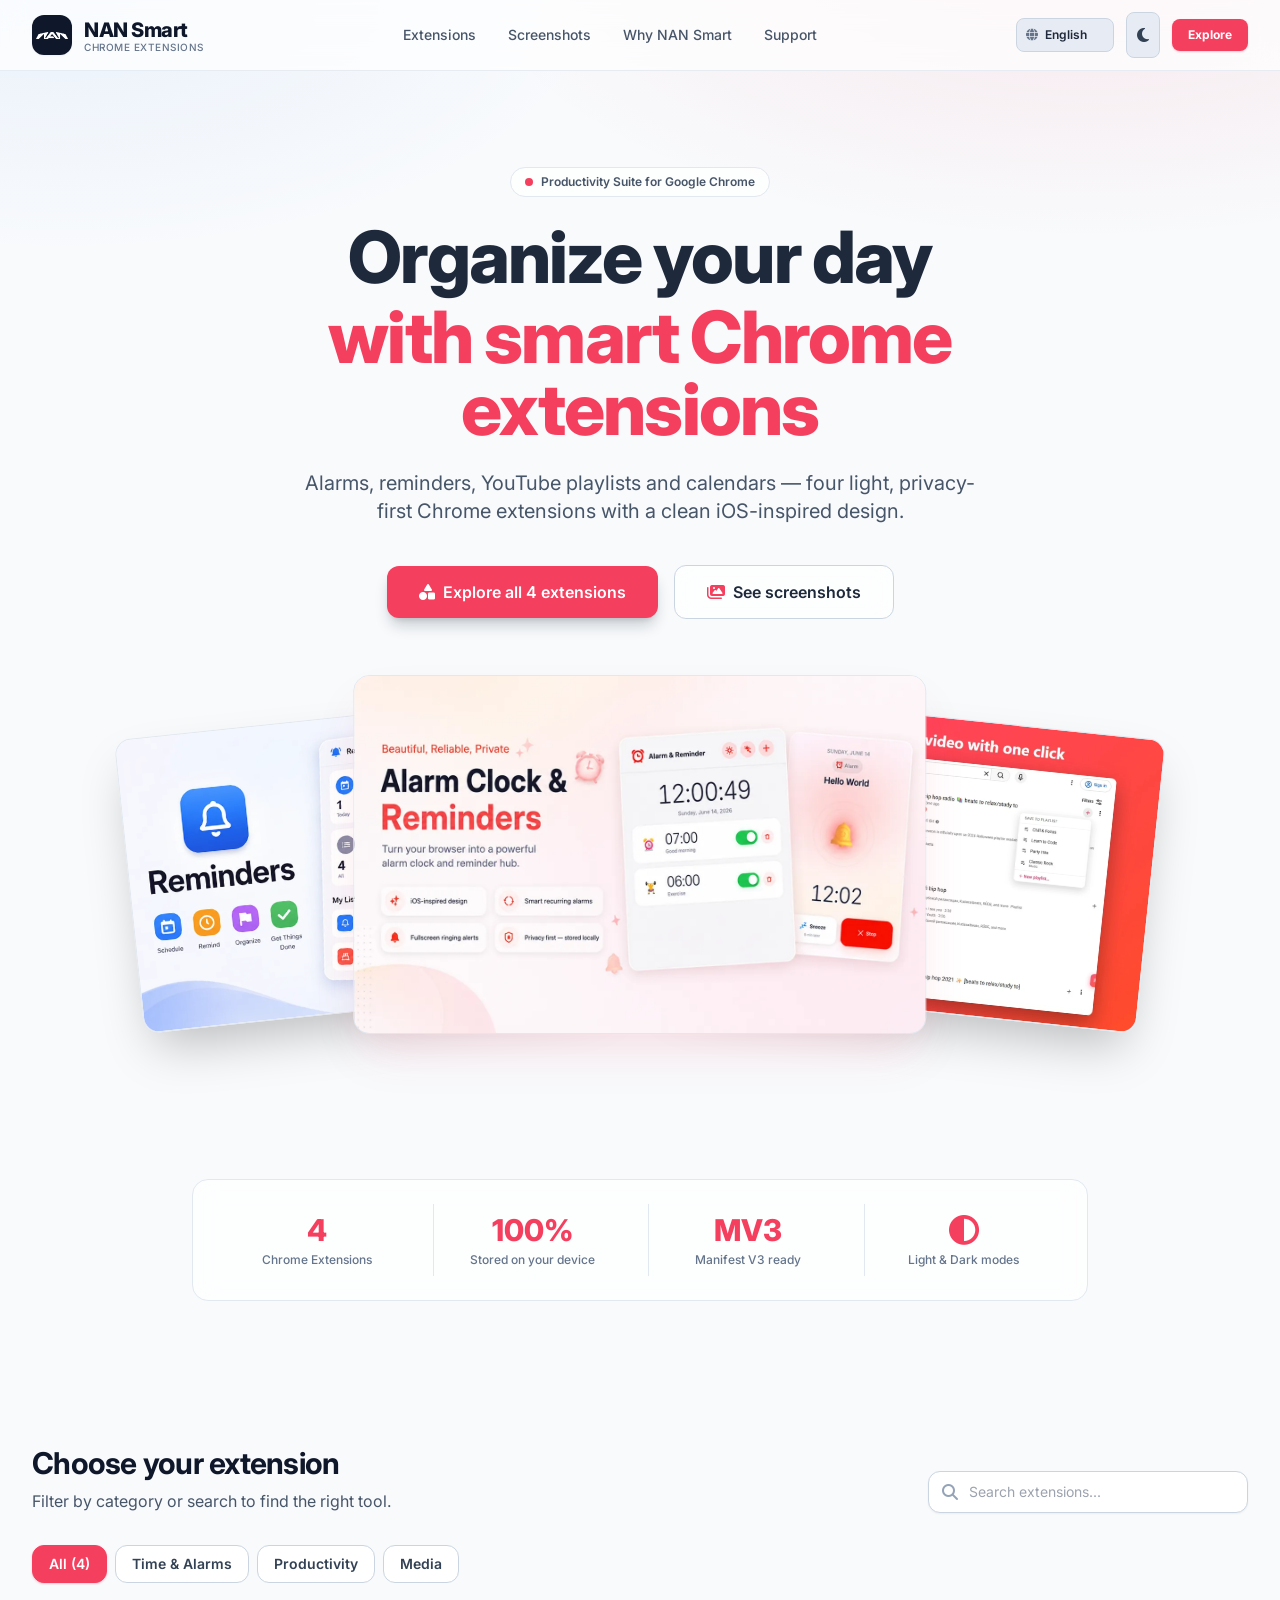
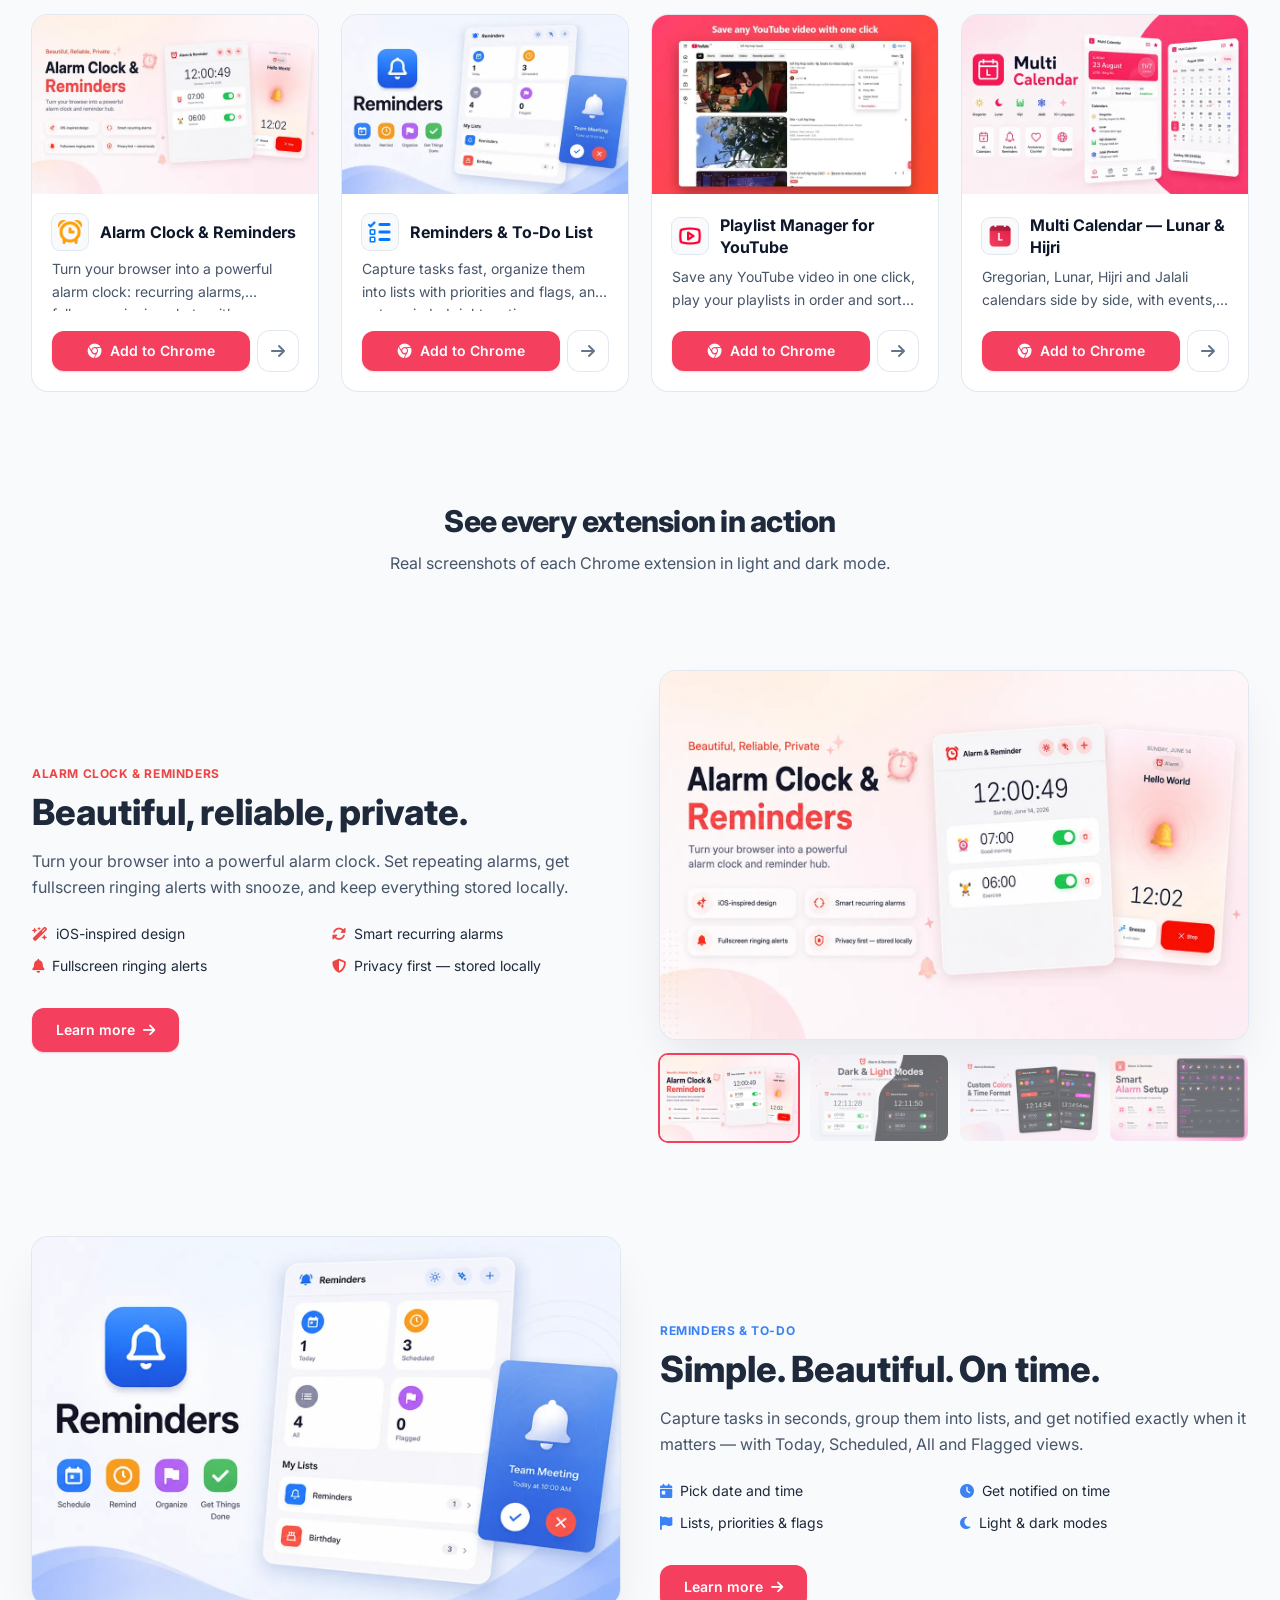
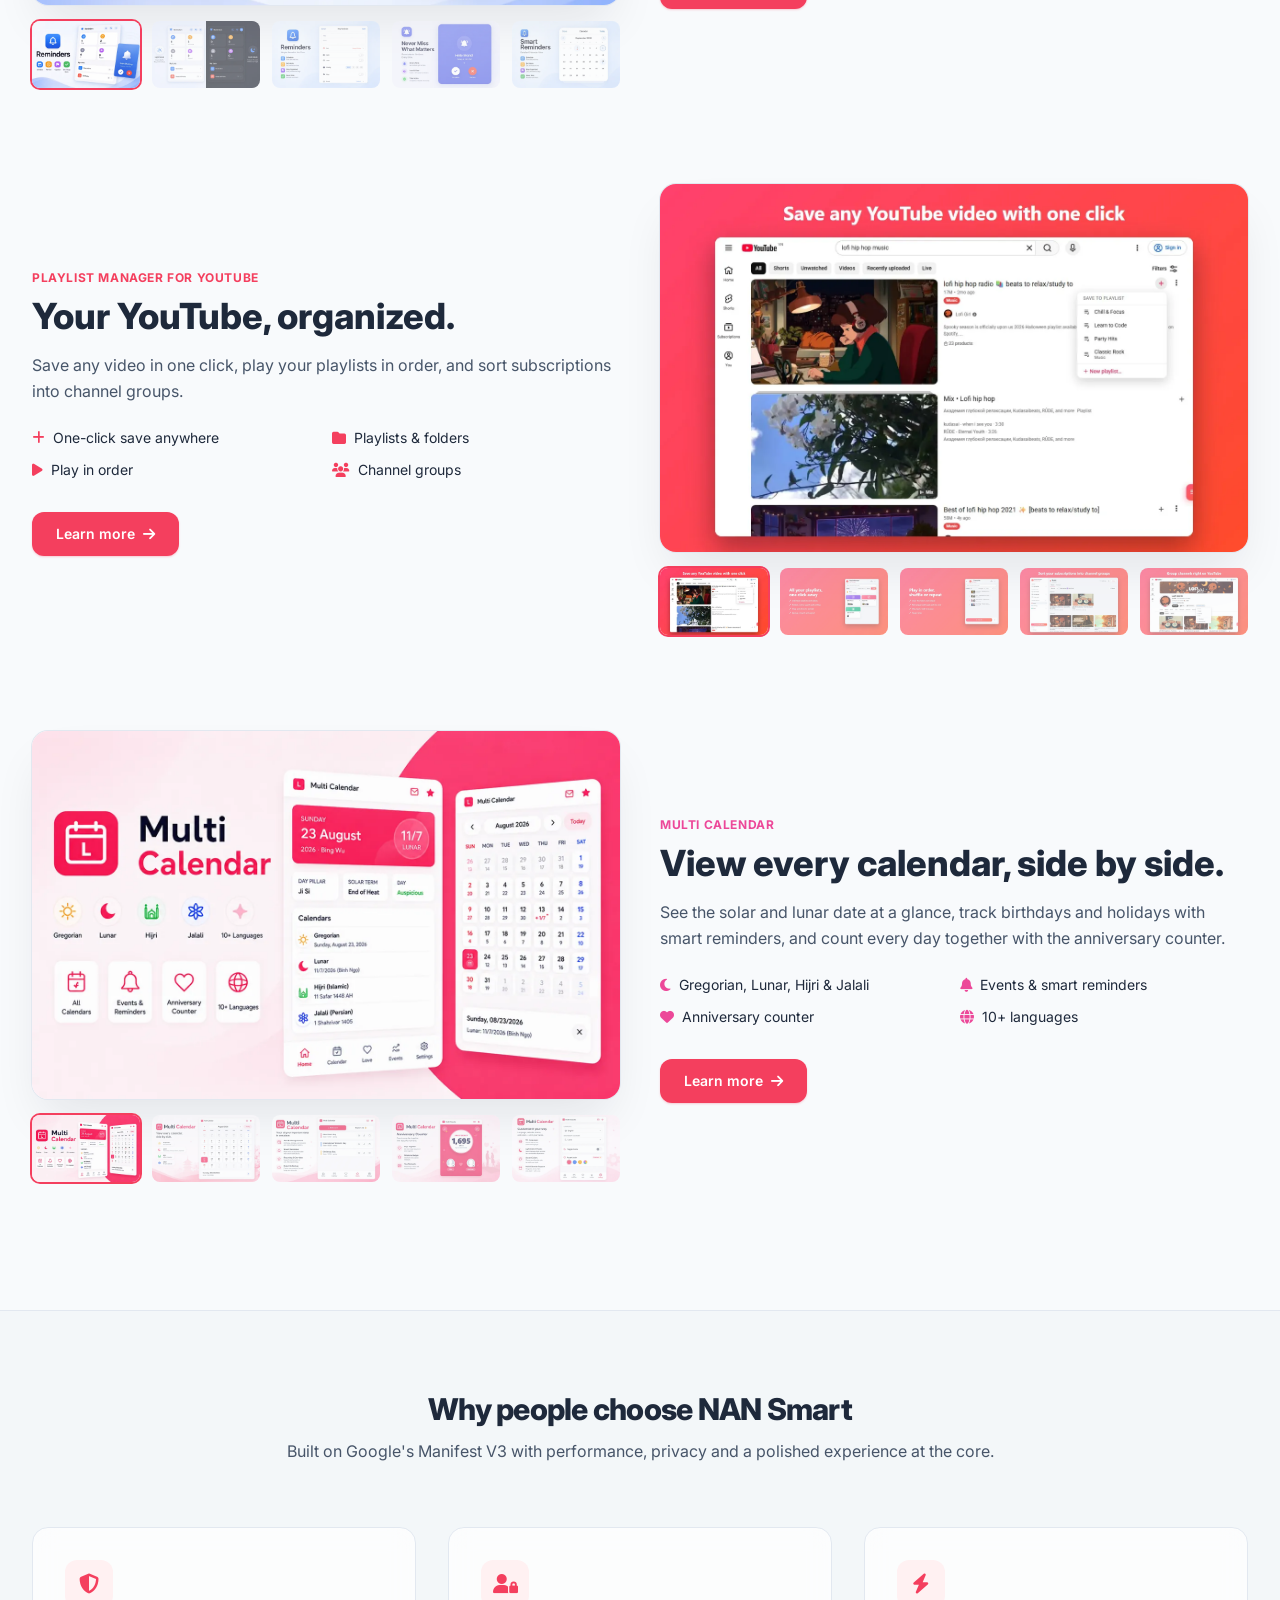
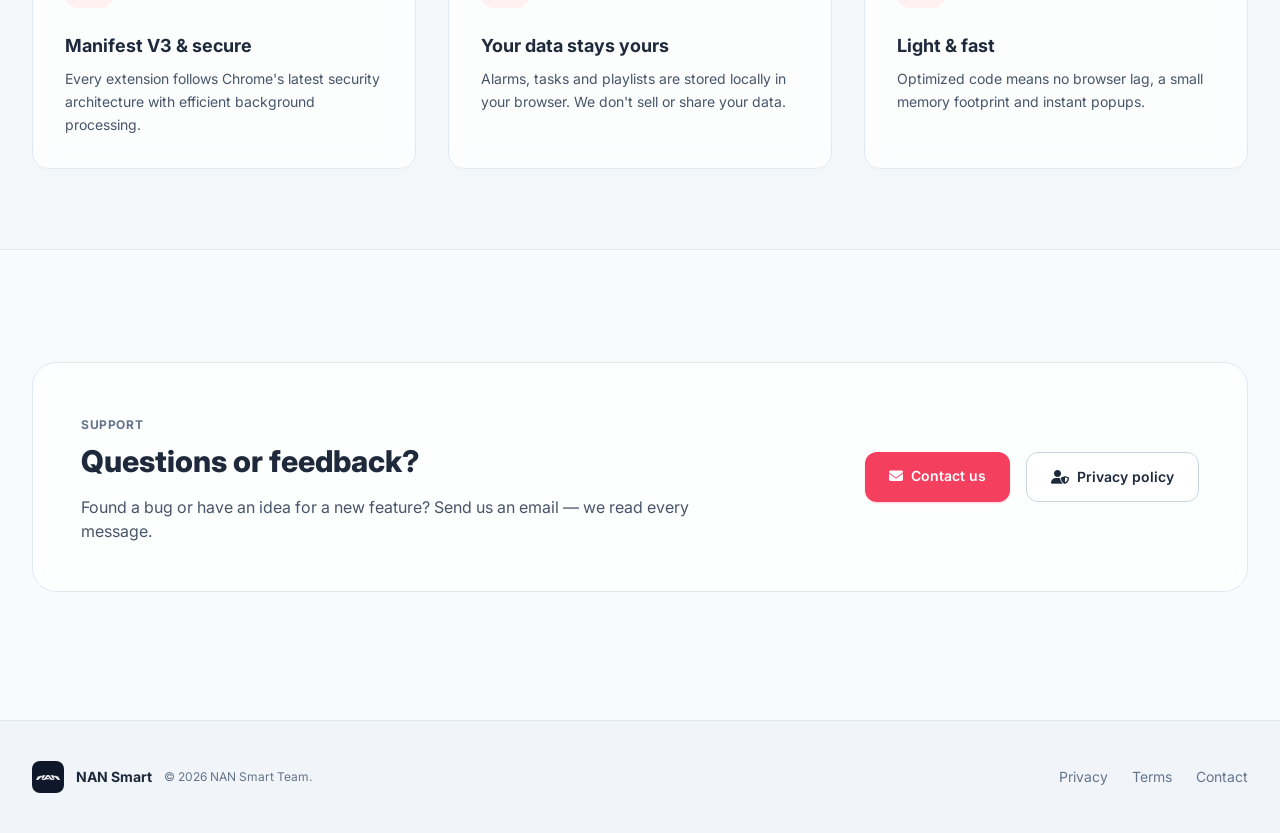
==== commit 6e641d3b: "Add language picker with the extensions' 12 languages - lang.js: shared language engine; translation" ====
--- a/index.html
+++ b/index.html
@@ -161,11 +161,10 @@
       </nav>
 
       <div class="flex items-center gap-2 sm:gap-3">
-        <button id="langToggle" onclick="toggleLanguage()" aria-label="Switch language"
-          class="p-2 rounded-lg bg-slate-200/80 dark:bg-slate-900/60 border border-slate-300 dark:border-slate-700 text-xs font-semibold flex items-center gap-1.5 hover:border-slate-400 transition-colors">
-          <i class="fa-solid fa-globe text-slate-500 dark:text-slate-400"></i>
-          <span id="langText">VI</span>
-        </button>
+        <label class="relative flex items-center">
+          <i class="fa-solid fa-globe text-xs text-slate-500 dark:text-slate-400 absolute left-2.5 pointer-events-none"></i>
+          <select class="lang-select appearance-none pl-7 pr-2 py-2 max-w-[8.5rem] rounded-lg bg-slate-200/80 dark:bg-slate-900/60 dark:[color-scheme:dark] border border-slate-300 dark:border-slate-700 text-xs font-semibold cursor-pointer hover:border-slate-400 transition-colors" aria-label="Language"></select>
+        </label>
         <button onclick="toggleTheme()" aria-label="Toggle dark mode"
           class="p-2.5 rounded-lg bg-slate-200/80 dark:bg-slate-900/60 border border-slate-300 dark:border-slate-700 text-slate-700 dark:text-slate-300 hover:text-slate-900 dark:hover:text-white transition-colors">
           <span class="dark:hidden"><i class="fa-solid fa-moon"></i></span>
@@ -175,9 +174,7 @@
           class="lg:hidden p-2.5 rounded-lg bg-slate-200/80 dark:bg-slate-900/60 border border-slate-300 dark:border-slate-700 text-slate-700 dark:text-slate-300">
           <i class="fa-solid fa-bars"></i>
         </button>
-        <a href="#extensions" class="hidden sm:inline-flex items-center px-4 py-2 text-xs font-bold bg-rose-500 hover:bg-rose-600 text-white shadow-rose-500/25 rounded-lg shadow-sm transition-all hover:scale-105" data-i18n="cta_header">
-          Explore
-        </a>
+        <a href="#extensions" class="hidden sm:inline-flex items-center px-4 py-2 text-xs font-bold bg-rose-500 hover:bg-rose-600 text-white shadow-rose-500/25 rounded-lg shadow-sm transition-all hover:scale-105" data-i18n="cta_header">Explore</a>
       </div>
     </div>
     <nav id="mobileMenu" class="hidden lg:hidden flex-col max-w-7xl mx-auto px-4 sm:px-6 pb-3 font-medium text-sm text-slate-600 dark:text-slate-300 border-t border-slate-200/80 dark:border-slate-800/60">
@@ -202,9 +199,7 @@
           <span class="block mt-2 text-rose-500" data-i18n="hero_title2">with smart Chrome extensions</span>
         </h1>
 
-        <p class="text-base sm:text-xl text-slate-600 dark:text-slate-400 max-w-2xl mx-auto mb-10 leading-relaxed" data-i18n="hero_desc">
-          Alarms, reminders, YouTube playlists and calendars — four light, privacy-first Chrome extensions with a clean iOS-inspired design.
-        </p>
+        <p class="text-base sm:text-xl text-slate-600 dark:text-slate-400 max-w-2xl mx-auto mb-10 leading-relaxed" data-i18n="hero_desc">Alarms, reminders, YouTube playlists and calendars — four light, privacy-first Chrome extensions with a clean iOS-inspired design.</p>
 
         <div class="flex flex-col sm:flex-row items-center justify-center gap-4 mb-14">
           <a href="#extensions" class="w-full sm:w-auto px-8 py-3.5 rounded-xl bg-rose-500 hover:bg-rose-600 text-white shadow-rose-500/25 font-semibold text-base shadow-lg shadow-slate-900/20 transition-all hover:scale-105 flex items-center justify-center gap-2">
@@ -260,7 +255,7 @@
         </div>
         <div class="relative w-full md:w-80">
           <i class="fa-solid fa-magnifying-glass absolute left-3.5 top-1/2 -translate-y-1/2 text-slate-400"></i>
-          <input type="text" id="searchInput" oninput="renderExtensions()" placeholder="Search extensions..." data-i18n-placeholder="search_placeholder"
+          <input type="text" id="searchInput" oninput="renderExtensions()" placeholder="Search extensions..." data-i18n-placeholder
             class="w-full pl-10 pr-4 py-2.5 rounded-xl bg-white dark:bg-slate-900/80 border border-slate-300 dark:border-slate-800 focus:outline-none focus:border-slate-400 text-sm transition-all shadow-sm">
         </div>
       </div>
@@ -510,24 +505,19 @@
     </div>
   </div>
 
+  <script src="lang.js"></script>
   <script>
     const extensionsData = [
       {
         id: "alarm",
         title: "Alarm Clock & Reminders",
         category: "time",
-        categoryName: { en: "Time & Alarms", vi: "Thời gian & Báo thức" },
+        categoryName: "Time & Alarms",
         icon: "images/icon-alarm.png",
         bgGradient: "from-red-500 to-orange-500",
         images: ["images/alarm-hero.webp", "images/alarm-themes.webp", "images/alarm-colors.webp", "images/alarm-setup.webp"],
-        shortDesc: {
-          en: "Turn your browser into a powerful alarm clock: recurring alarms, fullscreen ringing alerts with snooze, light & dark modes.",
-          vi: "Biến trình duyệt thành đồng hồ báo thức mạnh mẽ: báo thức lặp lại, chuông toàn màn hình kèm báo lại, giao diện sáng & tối."
-        },
-        features: {
-          en: ["iOS-inspired design", "Smart recurring alarms", "Fullscreen ringing alerts with snooze", "Privacy first — stored locally"],
-          vi: ["Thiết kế phong cách iOS", "Báo thức lặp lại thông minh", "Chuông báo toàn màn hình, có báo lại", "Ưu tiên quyền riêng tư — lưu cục bộ"]
-        },
+        shortDesc: "Turn your browser into a powerful alarm clock: recurring alarms, fullscreen ringing alerts with snooze, light & dark modes.",
+        features: ["iOS-inspired design", "Smart recurring alarms", "Fullscreen ringing alerts with snooze", "Privacy first — stored locally"],
         page: "alarm",
         storeLink: "https://chromewebstore.google.com/detail/alarm-clock-reminder-chro/apbmibchnilnanhnaphgoojbjinkkabi"
       },
@@ -535,18 +525,12 @@
         id: "reminders",
         title: "Reminders & To-Do List",
         category: "productivity",
-        categoryName: { en: "Productivity", vi: "Năng suất" },
+        categoryName: "Productivity",
         icon: "images/icon-reminders.png",
         bgGradient: "from-blue-500 to-indigo-600",
         images: ["images/reminders-hero.webp", "images/reminders-themes.webp", "images/reminders-3.webp", "images/reminders-alert.webp", "images/reminders-calendar.webp"],
-        shortDesc: {
-          en: "Capture tasks fast, organize them into lists with priorities and flags, and get reminded right on time.",
-          vi: "Ghi nhanh công việc, sắp xếp theo danh sách với mức ưu tiên và cờ, nhận nhắc nhở đúng giờ."
-        },
-        features: {
-          en: ["Today, Scheduled, All & Flagged smart lists", "Pick date and time for every reminder", "Custom lists, priorities & flags", "Light & dark modes"],
-          vi: ["Danh sách thông minh: Hôm nay, Đã lên lịch, Tất cả, Gắn cờ", "Chọn ngày giờ cho từng lời nhắc", "Danh sách tùy chỉnh, mức ưu tiên & cờ", "Giao diện sáng & tối"]
-        },
+        shortDesc: "Capture tasks fast, organize them into lists with priorities and flags, and get reminded right on time.",
+        features: ["Today, Scheduled, All & Flagged smart lists", "Pick date and time for every reminder", "Custom lists, priorities & flags", "Light & dark modes"],
         page: "reminders",
         storeLink: "https://chromewebstore.google.com/detail/reminders-chrome-extensio/ebjdfgcknblkogfgcpfplfgeanpbpdid"
       },
@@ -554,18 +538,12 @@
         id: "youtube",
         title: "Playlist Manager for YouTube",
         category: "media",
-        categoryName: { en: "Media", vi: "Giải trí" },
+        categoryName: "Media",
         icon: "images/icon-youtube.png",
         bgGradient: "from-rose-500 to-red-600",
         images: ["images/youtube-save.webp", "images/youtube-playlists.webp", "images/youtube-playback.webp", "images/youtube-channels.webp", "images/youtube-tools.webp"],
-        shortDesc: {
-          en: "Save any YouTube video in one click, play your playlists in order and sort subscriptions into groups.",
-          vi: "Lưu mọi video YouTube chỉ một cú nhấp, phát playlist theo thứ tự và gom kênh đăng ký thành nhóm."
-        },
-        features: {
-          en: ["One-click save from anywhere on YouTube", "Playlists and folders", "Play your playlists in order", "Channel groups for subscriptions"],
-          vi: ["Lưu một chạm ở mọi nơi trên YouTube", "Playlist và thư mục", "Phát playlist theo thứ tự", "Nhóm kênh đăng ký"]
-        },
+        shortDesc: "Save any YouTube video in one click, play your playlists in order and sort subscriptions into groups.",
+        features: ["One-click save from anywhere on YouTube", "Playlists and folders", "Play your playlists in order", "Channel groups for subscriptions"],
         page: "youtube",
         storeLink: "https://chromewebstore.google.com/detail/playlist-manager-for-yout/lfhblickhegnbcelnahnjbgcgkjaigge"
       },
@@ -573,185 +551,17 @@
         id: "calendar",
         title: "Multi Calendar — Lunar & Hijri",
         category: "time",
-        categoryName: { en: "Time & Alarms", vi: "Thời gian & Báo thức" },
+        categoryName: "Time & Alarms",
         icon: "images/icon-calendar.png",
         bgGradient: "from-pink-500 to-rose-600",
         images: ["images/calendar-hero.webp", "images/calendar-month.webp", "images/calendar-events.webp", "images/calendar-love.webp", "images/calendar-settings.webp"],
-        shortDesc: {
-          en: "Gregorian, Lunar, Hijri and Jalali calendars side by side, with events, smart reminders and an anniversary counter.",
-          vi: "Dương lịch, Âm lịch, lịch Hijri và Jalali song song, kèm sự kiện, nhắc nhở thông minh và bộ đếm ngày yêu."
-        },
-        features: {
-          en: ["Gregorian, Lunar (VN, CN, KR, JP), Hijri & Jalali calendars", "Events & smart reminders, yearly or one-time", "Anniversary counter with milestone badges", "10+ languages, light & dark modes"],
-          vi: ["Dương lịch, Âm lịch (VN, TQ, HQ, NB), Hijri & Jalali", "Sự kiện & nhắc nhở thông minh, hằng năm hoặc một lần", "Đếm ngày yêu với huy hiệu cột mốc", "Hơn 10 ngôn ngữ, giao diện sáng & tối"]
-        },
+        shortDesc: "Gregorian, Lunar, Hijri and Jalali calendars side by side, with events, smart reminders and an anniversary counter.",
+        features: ["Gregorian, Lunar (VN, CN, KR, JP), Hijri & Jalali calendars", "Events & smart reminders, yearly or one-time", "Anniversary counter with milestone badges", "10+ languages, light & dark modes"],
         page: "calendar",
         storeLink: "https://chromewebstore.google.com/detail/multi-calendar-%E2%80%94-lunar-hi/jelgahjncijhnkohohfdfhnadeohcdgk"
       }
     ];
 
-    const translations = {
-      en: {
-        tagline: "Chrome Extensions",
-        nav_all: "Extensions",
-        nav_spotlight: "Screenshots",
-        nav_features: "Why NAN Smart",
-        nav_support: "Support",
-        cta_header: "Explore",
-        hero_badge: "Productivity Suite for Google Chrome",
-        hero_title1: "Organize your day",
-        hero_title2: "with smart Chrome extensions",
-        hero_desc: "Alarms, reminders, YouTube playlists and calendars — four light, privacy-first Chrome extensions with a clean iOS-inspired design.",
-        hero_btn_explore: "Explore all 4 extensions",
-        hero_btn_screens: "See screenshots",
-        stat_suite: "Chrome Extensions",
-        stat_privacy: "Stored on your device",
-        stat_mv3: "Manifest V3 ready",
-        stat_theme: "Light & Dark modes",
-        catalog_title: "Choose your extension",
-        catalog_subtitle: "Filter by category or search to find the right tool.",
-        search_placeholder: "Search extensions...",
-        cat_all: "All (4)",
-        cat_time: "Time & Alarms",
-        cat_productivity: "Productivity",
-        cat_media: "Media",
-        sp_title: "See every extension in action",
-        sp_subtitle: "Real screenshots of each Chrome extension in light and dark mode.",
-        sp_alarm_tag: "Alarm Clock & Reminders",
-        sp_alarm_title: "Beautiful, reliable, private.",
-        sp_alarm_desc: "Turn your browser into a powerful alarm clock. Set repeating alarms, get fullscreen ringing alerts with snooze, and keep everything stored locally.",
-        sp_alarm_f1: "iOS-inspired design",
-        sp_alarm_f2: "Smart recurring alarms",
-        sp_alarm_f3: "Fullscreen ringing alerts",
-        sp_alarm_f4: "Privacy first — stored locally",
-        sp_rem_tag: "Reminders & To-Do",
-        sp_rem_title: "Simple. Beautiful. On time.",
-        sp_rem_desc: "Capture tasks in seconds, group them into lists, and get notified exactly when it matters — with Today, Scheduled, All and Flagged views.",
-        sp_rem_f1: "Pick date and time",
-        sp_rem_f2: "Get notified on time",
-        sp_rem_f3: "Lists, priorities & flags",
-        sp_rem_f4: "Light & dark modes",
-        sp_yt_tag: "Playlist Manager for YouTube",
-        sp_yt_title: "Your YouTube, organized.",
-        sp_yt_desc: "Save any video in one click, play your playlists in order, and sort subscriptions into channel groups.",
-        sp_yt_f1: "One-click save anywhere",
-        sp_yt_f2: "Playlists & folders",
-        sp_yt_f3: "Play in order",
-        sp_yt_f4: "Channel groups",
-        sp_cal_tag: "Multi Calendar",
-        sp_cal_title: "View every calendar, side by side.",
-        sp_cal_desc: "See the solar and lunar date at a glance, track birthdays and holidays with smart reminders, and count every day together with the anniversary counter.",
-        sp_cal_f1: "Gregorian, Lunar, Hijri & Jalali",
-        sp_cal_f2: "Events & smart reminders",
-        sp_cal_f3: "Anniversary counter",
-        sp_cal_f4: "10+ languages",
-        sp_more: "Learn more",
-        gal_title: "Screenshot gallery",
-        gal_subtitle: "Browse every screen of each extension. Click an image to view it full size.",
-        features_title: "Why people choose NAN Smart",
-        features_subtitle: "Built on Google's Manifest V3 with performance, privacy and a polished experience at the core.",
-        feat1_title: "Manifest V3 & secure",
-        feat1_desc: "Every extension follows Chrome's latest security architecture with efficient background processing.",
-        feat2_title: "Your data stays yours",
-        feat2_desc: "Alarms, tasks and playlists are stored locally in your browser. We don't sell or share your data.",
-        feat3_title: "Light & fast",
-        feat3_desc: "Optimized code means no browser lag, a small memory footprint and instant popups.",
-        help_tag: "Support",
-        help_title: "Questions or feedback?",
-        help_desc: "Found a bug or have an idea for a new feature? Send us an email — we read every message.",
-        help_btn_contact: "Contact us",
-        help_btn_privacy: "Privacy policy",
-        footer_privacy: "Privacy",
-        footer_terms: "Terms",
-        footer_contact: "Contact",
-        btn_details: "Details",
-        btn_chrome: "Add to Chrome",
-        modal_key_features: "Key features",
-        modal_btn_chrome: "Add to Chrome",
-        empty: "No matching extensions."
-      },
-      vi: {
-        tagline: "Tiện ích Chrome",
-        nav_all: "Tiện ích",
-        nav_spotlight: "Hình ảnh",
-        nav_features: "Vì sao chọn",
-        nav_support: "Hỗ trợ",
-        cta_header: "Khám phá",
-        hero_badge: "Bộ tiện ích năng suất cho Google Chrome",
-        hero_title1: "Sắp xếp một ngày của bạn",
-        hero_title2: "với các tiện ích Chrome thông minh",
-        hero_desc: "Báo thức, nhắc nhở, playlist YouTube và lịch — bốn tiện ích Chrome nhẹ, tôn trọng quyền riêng tư, thiết kế gọn gàng phong cách iOS.",
-        hero_btn_explore: "Khám phá 4 tiện ích",
-        hero_btn_screens: "Xem hình ảnh",
-        stat_suite: "Tiện ích Chrome",
-        stat_privacy: "Lưu trên thiết bị của bạn",
-        stat_mv3: "Chuẩn Manifest V3",
-        stat_theme: "Giao diện sáng & tối",
-        catalog_title: "Chọn tiện ích của bạn",
-        catalog_subtitle: "Lọc theo danh mục hoặc tìm kiếm để chọn công cụ phù hợp.",
-        search_placeholder: "Tìm tiện ích...",
-        cat_all: "Tất cả (4)",
-        cat_time: "Thời gian & Báo thức",
-        cat_productivity: "Năng suất",
-        cat_media: "Giải trí",
-        sp_title: "Xem từng tiện ích hoạt động",
-        sp_subtitle: "Ảnh chụp thực tế của từng tiện ích Chrome ở giao diện sáng và tối.",
-        sp_alarm_tag: "Đồng hồ báo thức & Nhắc nhở",
-        sp_alarm_title: "Đẹp, ổn định, riêng tư.",
-        sp_alarm_desc: "Biến trình duyệt thành đồng hồ báo thức mạnh mẽ. Đặt báo thức lặp lại, nhận chuông toàn màn hình kèm báo lại, mọi dữ liệu lưu cục bộ.",
-        sp_alarm_f1: "Thiết kế phong cách iOS",
-        sp_alarm_f2: "Báo thức lặp lại thông minh",
-        sp_alarm_f3: "Chuông báo toàn màn hình",
-        sp_alarm_f4: "Riêng tư — lưu cục bộ",
-        sp_rem_tag: "Nhắc nhở & Việc cần làm",
-        sp_rem_title: "Đơn giản. Đẹp. Đúng giờ.",
-        sp_rem_desc: "Ghi lại công việc trong vài giây, gom vào danh sách và nhận thông báo đúng lúc — với các mục Hôm nay, Đã lên lịch, Tất cả và Gắn cờ.",
-        sp_rem_f1: "Chọn ngày và giờ",
-        sp_rem_f2: "Thông báo đúng giờ",
-        sp_rem_f3: "Danh sách, ưu tiên & cờ",
-        sp_rem_f4: "Giao diện sáng & tối",
-        sp_yt_tag: "Playlist Manager cho YouTube",
-        sp_yt_title: "YouTube của bạn, gọn gàng.",
-        sp_yt_desc: "Lưu mọi video chỉ một cú nhấp, phát playlist theo thứ tự và sắp xếp kênh đăng ký thành nhóm.",
-        sp_yt_f1: "Lưu một chạm mọi nơi",
-        sp_yt_f2: "Playlist & thư mục",
-        sp_yt_f3: "Phát theo thứ tự",
-        sp_yt_f4: "Nhóm kênh",
-        sp_cal_tag: "Multi Calendar",
-        sp_cal_title: "Xem mọi loại lịch cùng lúc.",
-        sp_cal_desc: "Xem ngày dương và âm lịch trong nháy mắt, theo dõi sinh nhật, ngày lễ với nhắc nhở thông minh và đếm từng ngày bên nhau với bộ đếm ngày yêu.",
-        sp_cal_f1: "Dương, Âm, Hijri & Jalali",
-        sp_cal_f2: "Sự kiện & nhắc nhở thông minh",
-        sp_cal_f3: "Đếm ngày yêu",
-        sp_cal_f4: "Hơn 10 ngôn ngữ",
-        sp_more: "Tìm hiểu thêm",
-        gal_title: "Thư viện ảnh",
-        gal_subtitle: "Xem mọi màn hình của từng tiện ích. Bấm vào ảnh để xem kích thước đầy đủ.",
-        features_title: "Vì sao chọn NAN Smart",
-        features_subtitle: "Xây dựng trên Manifest V3 của Google, ưu tiên hiệu năng, quyền riêng tư và trải nghiệm mượt mà.",
-        feat1_title: "Manifest V3 & an toàn",
-        feat1_desc: "Mọi tiện ích tuân theo kiến trúc bảo mật mới nhất của Chrome, xử lý nền hiệu quả.",
-        feat2_title: "Dữ liệu là của bạn",
-        feat2_desc: "Báo thức, công việc và playlist được lưu cục bộ trong trình duyệt. Chúng tôi không bán hay chia sẻ dữ liệu của bạn.",
-        feat3_title: "Nhẹ & nhanh",
-        feat3_desc: "Mã nguồn tối ưu giúp trình duyệt không giật lag, tốn ít bộ nhớ và mở popup tức thì.",
-        help_tag: "Hỗ trợ",
-        help_title: "Bạn có câu hỏi hoặc góp ý?",
-        help_desc: "Gặp lỗi hoặc có ý tưởng tính năng mới? Hãy gửi email cho chúng tôi — mọi thư đều được đọc.",
-        help_btn_contact: "Liên hệ",
-        help_btn_privacy: "Chính sách bảo mật",
-        footer_privacy: "Bảo mật",
-        footer_terms: "Điều khoản",
-        footer_contact: "Liên hệ",
-        btn_details: "Chi tiết",
-        btn_chrome: "Thêm vào Chrome",
-        modal_key_features: "Tính năng nổi bật",
-        modal_btn_chrome: "Thêm vào Chrome",
-        empty: "Không tìm thấy tiện ích phù hợp."
-      }
-    };
-
-    let currentLang = 'en';
     let currentCategory = 'all';
 
     const CAT_ACTIVE = "cat-btn px-4 py-2 rounded-xl text-xs sm:text-sm font-semibold transition-all whitespace-nowrap bg-rose-500 text-white border border-rose-500 shadow-sm shadow-rose-500/25";
@@ -769,27 +579,26 @@
     function renderExtensions() {
       const grid = document.getElementById('extensionsGrid');
       const q = document.getElementById('searchInput').value.toLowerCase();
-      const t = translations[currentLang];
 
       const filtered = extensionsData.filter(ext =>
         (currentCategory === 'all' || ext.category === currentCategory) &&
         (ext.title.toLowerCase().includes(q) ||
-          ext.shortDesc[currentLang].toLowerCase().includes(q) ||
-          ext.categoryName[currentLang].toLowerCase().includes(q))
+          T(ext.shortDesc).toLowerCase().includes(q) ||
+          T(ext.categoryName).toLowerCase().includes(q))
       );
 
       if (filtered.length === 0) {
         grid.innerHTML = `
           <div class="col-span-full py-12 text-center text-slate-400">
             <i class="fa-solid fa-ghost text-4xl mb-3 block"></i>
-            <p>${t.empty}</p>
+            <p>${T("No matching extensions.")}</p>
           </div>`;
         return;
       }
 
       grid.innerHTML = filtered.map(ext => `
         <div class="group bg-white dark:bg-slate-900 rounded-2xl overflow-hidden ring-1 ring-slate-200 dark:ring-slate-800 card-hover flex flex-col">
-          <button onclick="openModal('${ext.id}')" aria-label="${t.btn_details}: ${ext.title}" class="block aspect-[16/10] overflow-hidden">
+          <button onclick="openModal('${ext.id}')" aria-label="${T("Details")}: ${ext.title}" class="block aspect-[16/10] overflow-hidden">
             <img src="${thumb(ext.images[0])}" width="640" height="400" alt="${ext.title}" loading="lazy" class="w-full h-full object-cover group-hover:scale-105 transition-transform duration-500">
           </button>
           <div class="p-5 flex flex-col flex-1">
@@ -797,12 +606,12 @@
               <div class="w-9 h-9 p-1.5 rounded-lg bg-slate-50 dark:bg-slate-800 ring-1 ring-slate-200 dark:ring-slate-700 flex items-center justify-center shrink-0">${iconHtml(ext)}</div>
               <h3 class="text-base font-bold text-slate-900 dark:text-slate-100 leading-snug">${ext.title}</h3>
             </div>
-            <p class="text-sm text-slate-600 dark:text-slate-400 leading-relaxed line-clamp-2 mb-5 flex-1">${ext.shortDesc[currentLang]}</p>
+            <p class="text-sm text-slate-600 dark:text-slate-400 leading-relaxed line-clamp-2 mb-5 flex-1">${T(ext.shortDesc)}</p>
             <div class="flex items-center gap-2">
               <a href="${ext.storeLink}" target="_blank" rel="noopener noreferrer" class="flex-1 py-2.5 rounded-xl bg-rose-500 hover:bg-rose-600 text-white text-sm font-semibold shadow-sm shadow-rose-500/25 text-center transition-colors flex items-center justify-center gap-2">
-                <i class="fa-brands fa-chrome"></i><span>${t.btn_chrome}</span>
+                <i class="fa-brands fa-chrome"></i><span>${T("Add to Chrome")}</span>
               </a>
-              <button onclick="openModal('${ext.id}')" aria-label="${t.btn_details}" title="${t.btn_details}" class="w-10 h-10 rounded-xl ring-1 ring-slate-200 dark:ring-slate-700 hover:bg-slate-100 dark:hover:bg-slate-800 text-slate-500 flex items-center justify-center transition-colors">
+              <button onclick="openModal('${ext.id}')" aria-label="${T("Details")}" title="${T("Details")}" class="w-10 h-10 rounded-xl ring-1 ring-slate-200 dark:ring-slate-700 hover:bg-slate-100 dark:hover:bg-slate-800 text-slate-500 flex items-center justify-center transition-colors">
                 <i class="fa-solid fa-arrow-right"></i>
               </button>
             </div>
@@ -818,7 +627,10 @@
       renderExtensions();
     }
 
+    let lastModalId = null;
+
     function openModal(id) {
+      lastModalId = id;
       const ext = extensionsData.find(item => item.id === id);
       if (!ext) return;
 
@@ -826,9 +638,9 @@
       icon.className = "w-16 h-16 p-3 rounded-2xl bg-white dark:bg-slate-800 ring-1 ring-slate-200 dark:ring-slate-700 shadow-sm flex items-center justify-center shrink-0";
       icon.innerHTML = iconHtml(ext);
 
-      document.getElementById('modalCategory').innerText = ext.categoryName[currentLang];
+      document.getElementById('modalCategory').innerText = T(ext.categoryName);
       document.getElementById('modalTitle').innerText = ext.title;
-      document.getElementById('modalDesc').innerText = ext.shortDesc[currentLang];
+      document.getElementById('modalDesc').innerText = T(ext.shortDesc);
       document.getElementById('modalStoreLink').href = ext.storeLink;
 
       const pageLink = document.getElementById('modalPageLink');
@@ -848,7 +660,7 @@
           </button>`).join('');
       }
 
-      document.getElementById('modalFeatures').innerHTML = ext.features[currentLang].map(f => `
+      document.getElementById('modalFeatures').innerHTML = ext.features.map(T).map(f => `
         <li class="flex items-center gap-2"><i class="fa-solid fa-circle-check text-rose-500 text-xs"></i><span>${f}</span></li>`).join('');
 
       const modal = document.getElementById('extensionModal');
@@ -946,40 +758,20 @@
       if (lightboxOpen && e.key === 'ArrowRight') stepLightbox(1);
     });
 
-    function applyLanguage(lang) {
-      currentLang = lang;
-      const t = translations[lang];
-      document.documentElement.lang = lang;
-      document.getElementById('langText').innerText = lang === 'vi' ? 'EN' : 'VI';
-      document.querySelectorAll('[data-i18n]').forEach(el => {
-        const key = el.getAttribute('data-i18n');
-        if (t[key]) el.innerText = t[key];
-      });
-      document.querySelectorAll('[data-i18n-placeholder]').forEach(el => {
-        const key = el.getAttribute('data-i18n-placeholder');
-        if (t[key]) el.placeholder = t[key];
-      });
-      renderExtensions();
-    }
-
-    function toggleLanguage() {
-      const next = currentLang === 'vi' ? 'en' : 'vi';
-      try { localStorage.setItem('lang', next); } catch (e) { }
-      applyLanguage(next);
-    }
-
     function toggleTheme() {
       const isDark = document.documentElement.classList.toggle('dark');
       try { localStorage.setItem('theme', isDark ? 'dark' : 'light'); } catch (e) { }
     }
 
+    // lang.js fires this after switching language; cards and the open modal are built in JS
+    document.addEventListener('langchange', () => {
+      renderExtensions();
+      if (lastModalId && !document.getElementById('extensionModal').classList.contains('hidden')) openModal(lastModalId);
+    });
+
     (function init() {
-      let lang = null;
-      try { lang = localStorage.getItem('lang'); } catch (e) { }
-      if (!lang) lang = (navigator.language || '').toLowerCase().startsWith('vi') ? 'vi' : 'en';
       setCategory('all');
       renderSpotlights();
-      applyLanguage(lang);
     })();
   </script>
 </body>
--- a/home.css
+++ b/home.css
@@ -1 +1 @@
-*,:after,:before{--tw-border-spacing-x:0;--tw-border-spacing-y:0;--tw-translate-x:0;--tw-translate-y:0;--tw-rotate:0;--tw-skew-x:0;--tw-skew-y:0;--tw-scale-x:1;--tw-scale-y:1;--tw-pan-x: ;--tw-pan-y: ;--tw-pinch-zoom: ;--tw-scroll-snap-strictness:proximity;--tw-gradient-from-position: ;--tw-gradient-via-position: ;--tw-gradient-to-position: ;--tw-ordinal: ;--tw-slashed-zero: ;--tw-numeric-figure: ;--tw-numeric-spacing: ;--tw-numeric-fraction: ;--tw-ring-inset: ;--tw-ring-offset-width:0px;--tw-ring-offset-color:#fff;--tw-ring-color:rgba(59,130,246,.5);--tw-ring-offset-shadow:0 0 #0000;--tw-ring-shadow:0 0 #0000;--tw-shadow:0 0 #0000;--tw-shadow-colored:0 0 #0000;--tw-blur: ;--tw-brightness: ;--tw-contrast: ;--tw-grayscale: ;--tw-hue-rotate: ;--tw-invert: ;--tw-saturate: ;--tw-sepia: ;--tw-drop-shadow: ;--tw-backdrop-blur: ;--tw-backdrop-brightness: ;--tw-backdrop-contrast: ;--tw-backdrop-grayscale: ;--tw-backdrop-hue-rotate: ;--tw-backdrop-invert: ;--tw-backdrop-opacity: ;--tw-backdrop-saturate: ;--tw-backdrop-sepia: ;--tw-contain-size: ;--tw-contain-layout: ;--tw-contain-paint: ;--tw-contain-style: }::backdrop{--tw-border-spacing-x:0;--tw-border-spacing-y:0;--tw-translate-x:0;--tw-translate-y:0;--tw-rotate:0;--tw-skew-x:0;--tw-skew-y:0;--tw-scale-x:1;--tw-scale-y:1;--tw-pan-x: ;--tw-pan-y: ;--tw-pinch-zoom: ;--tw-scroll-snap-strictness:proximity;--tw-gradient-from-position: ;--tw-gradient-via-position: ;--tw-gradient-to-position: ;--tw-ordinal: ;--tw-slashed-zero: ;--tw-numeric-figure: ;--tw-numeric-spacing: ;--tw-numeric-fraction: ;--tw-ring-inset: ;--tw-ring-offset-width:0px;--tw-ring-offset-color:#fff;--tw-ring-color:rgba(59,130,246,.5);--tw-ring-offset-shadow:0 0 #0000;--tw-ring-shadow:0 0 #0000;--tw-shadow:0 0 #0000;--tw-shadow-colored:0 0 #0000;--tw-blur: ;--tw-brightness: ;--tw-contrast: ;--tw-grayscale: ;--tw-hue-rotate: ;--tw-invert: ;--tw-saturate: ;--tw-sepia: ;--tw-drop-shadow: ;--tw-backdrop-blur: ;--tw-backdrop-brightness: ;--tw-backdrop-contrast: ;--tw-backdrop-grayscale: ;--tw-backdrop-hue-rotate: ;--tw-backdrop-invert: ;--tw-backdrop-opacity: ;--tw-backdrop-saturate: ;--tw-backdrop-sepia: ;--tw-contain-size: ;--tw-contain-layout: ;--tw-contain-paint: ;--tw-contain-style: }/*! tailwindcss v3.4.16 | MIT License | https://tailwindcss.com*/*,:after,:before{box-sizing:border-box;border:0 solid #e5e7eb}:after,:before{--tw-content:""}:host,html{line-height:1.5;-webkit-text-size-adjust:100%;-moz-tab-size:4;-o-tab-size:4;tab-size:4;font-family:Inter,sans-serif;font-feature-settings:normal;font-variation-settings:normal;-webkit-tap-highlight-color:transparent}body{margin:0;line-height:inherit}hr{height:0;color:inherit;border-top-width:1px}abbr:where([title]){-webkit-text-decoration:underline dotted;text-decoration:underline dotted}h1,h2,h3,h4,h5,h6{font-size:inherit;font-weight:inherit}a{color:inherit;text-decoration:inherit}b,strong{font-weight:bolder}code,kbd,pre,samp{font-family:ui-monospace,SFMono-Regular,Menlo,Monaco,Consolas,Liberation Mono,Courier New,monospace;font-feature-settings:normal;font-variation-settings:normal;font-size:1em}small{font-size:80%}sub,sup{font-size:75%;line-height:0;position:relative;vertical-align:baseline}sub{bottom:-.25em}sup{top:-.5em}table{text-indent:0;border-color:inherit;border-collapse:collapse}button,input,optgroup,select,textarea{font-family:inherit;font-feature-settings:inherit;font-variation-settings:inherit;font-size:100%;font-weight:inherit;line-height:inherit;letter-spacing:inherit;color:inherit;margin:0;padding:0}button,select{text-transform:none}button,input:where([type=button]),input:where([type=reset]),input:where([type=submit]){-webkit-appearance:button;background-color:transparent;background-image:none}:-moz-focusring{outline:auto}:-moz-ui-invalid{box-shadow:none}progress{vertical-align:baseline}::-webkit-inner-spin-button,::-webkit-outer-spin-button{height:auto}[type=search]{-webkit-appearance:textfield;outline-offset:-2px}::-webkit-search-decoration{-webkit-appearance:none}::-webkit-file-upload-button{-webkit-appearance:button;font:inherit}summary{display:list-item}blockquote,dd,dl,figure,h1,h2,h3,h4,h5,h6,hr,p,pre{margin:0}fieldset{margin:0}fieldset,legend{padding:0}menu,ol,ul{list-style:none;margin:0;padding:0}dialog{padding:0}textarea{resize:vertical}input::-moz-placeholder,textarea::-moz-placeholder{opacity:1;color:#9ca3af}input::placeholder,textarea::placeholder{opacity:1;color:#9ca3af}[role=button],button{cursor:pointer}:disabled{cursor:default}audio,canvas,embed,iframe,img,object,svg,video{display:block;vertical-align:middle}img,video{max-width:100%;height:auto}[hidden]:where(:not([hidden=until-found])){display:none}.pointer-events-none{pointer-events:none}.fixed{position:fixed}.absolute{position:absolute}.relative{position:relative}.sticky{position:sticky}.inset-0{inset:0}.-top-3{top:-.75rem}.left-0{left:0}.left-1\/2{left:50%}.left-2{left:.5rem}.left-3\.5{left:.875rem}.right-0{right:0}.right-2{right:.5rem}.right-4{right:1rem}.right-5{right:1.25rem}.top-0{top:0}.top-1\/2{top:50%}.top-10{top:2.5rem}.top-4{top:1rem}.top-5{top:1.25rem}.z-10{z-index:10}.z-40{z-index:40}.z-50{z-index:50}.z-\[60\]{z-index:60}.col-span-full{grid-column:1/-1}.mx-2{margin-left:.5rem;margin-right:.5rem}.mx-auto{margin-left:auto;margin-right:auto}.my-16{margin-top:4rem;margin-bottom:4rem}.-mt-1{margin-top:-.25rem}.mb-1{margin-bottom:.25rem}.mb-10{margin-bottom:2.5rem}.mb-12{margin-bottom:3rem}.mb-14{margin-bottom:3.5rem}.mb-16{margin-bottom:4rem}.mb-2{margin-bottom:.5rem}.mb-3{margin-bottom:.75rem}.mb-4{margin-bottom:1rem}.mb-5{margin-bottom:1.25rem}.mb-6{margin-bottom:1.5rem}.mb-8{margin-bottom:2rem}.mr-2{margin-right:.5rem}.mt-1{margin-top:.25rem}.mt-12{margin-top:3rem}.mt-2{margin-top:.5rem}.mt-20{margin-top:5rem}.mt-3{margin-top:.75rem}.mt-4{margin-top:1rem}.mt-auto{margin-top:auto}.line-clamp-2{overflow:hidden;display:-webkit-box;-webkit-box-orient:vertical;-webkit-line-clamp:2}.block{display:block}.inline-block{display:inline-block}.flex{display:flex}.inline-flex{display:inline-flex}.grid{display:grid}.hidden{display:none}.aspect-\[16\/10\]{aspect-ratio:16/10}.aspect-\[16\/7\]{aspect-ratio:16/7}.h-10{height:2.5rem}.h-11{height:2.75rem}.h-12{height:3rem}.h-16{height:4rem}.h-2{height:.5rem}.h-8{height:2rem}.h-9{height:2.25rem}.h-auto{height:auto}.h-full{height:100%}.max-h-\[80vh\]{max-height:80vh}.max-h-\[90vh\]{max-height:90vh}.min-h-screen{min-height:100vh}.w-10{width:2.5rem}.w-11{width:2.75rem}.w-12{width:3rem}.w-16{width:4rem}.w-2{width:.5rem}.w-28{width:7rem}.w-8{width:2rem}.w-9{width:2.25rem}.w-\[46\%\]{width:46%}.w-\[56\%\]{width:56%}.w-full{width:100%}.min-w-0{min-width:0}.max-w-2xl{max-width:42rem}.max-w-3xl{max-width:48rem}.max-w-4xl{max-width:56rem}.max-w-5xl{max-width:64rem}.max-w-6xl{max-width:72rem}.max-w-7xl{max-width:80rem}.max-w-xl{max-width:36rem}.flex-1{flex:1 1 0%}.shrink-0{flex-shrink:0}.-translate-x-1\/2{--tw-translate-x:-50%}.-translate-x-1\/2,.-translate-y-1\/2{transform:translate(var(--tw-translate-x),var(--tw-translate-y)) rotate(var(--tw-rotate)) skewX(var(--tw-skew-x)) skewY(var(--tw-skew-y)) scaleX(var(--tw-scale-x)) scaleY(var(--tw-scale-y))}.-translate-y-1\/2{--tw-translate-y:-50%}.-rotate-6{--tw-rotate:-6deg}.-rotate-6,.rotate-6{transform:translate(var(--tw-translate-x),var(--tw-translate-y)) rotate(var(--tw-rotate)) skewX(var(--tw-skew-x)) skewY(var(--tw-skew-y)) scaleX(var(--tw-scale-x)) scaleY(var(--tw-scale-y))}.rotate-6{--tw-rotate:6deg}@keyframes pulse{50%{opacity:.5}}.animate-pulse{animation:pulse 2s cubic-bezier(.4,0,.6,1) infinite}.cursor-pointer{cursor:pointer}.scroll-mt-20{scroll-margin-top:5rem}.scroll-mt-24{scroll-margin-top:6rem}.grid-cols-1{grid-template-columns:repeat(1,minmax(0,1fr))}.grid-cols-2{grid-template-columns:repeat(2,minmax(0,1fr))}.grid-cols-4{grid-template-columns:repeat(4,minmax(0,1fr))}.grid-cols-5{grid-template-columns:repeat(5,minmax(0,1fr))}.flex-col{flex-direction:column}.flex-wrap{flex-wrap:wrap}.items-start{align-items:flex-start}.items-center{align-items:center}.items-baseline{align-items:baseline}.justify-end{justify-content:flex-end}.justify-center{justify-content:center}.justify-between{justify-content:space-between}.gap-1{gap:.25rem}.gap-1\.5{gap:.375rem}.gap-10{gap:2.5rem}.gap-12{gap:3rem}.gap-2{gap:.5rem}.gap-3{gap:.75rem}.gap-4{gap:1rem}.gap-5{gap:1.25rem}.gap-6{gap:1.5rem}.gap-7{gap:1.75rem}.gap-8{gap:2rem}.space-y-2>:not([hidden])~:not([hidden]){--tw-space-y-reverse:0;margin-top:calc(.5rem*(1 - var(--tw-space-y-reverse)));margin-bottom:calc(.5rem*var(--tw-space-y-reverse))}.space-y-24>:not([hidden])~:not([hidden]){--tw-space-y-reverse:0;margin-top:calc(6rem*(1 - var(--tw-space-y-reverse)));margin-bottom:calc(6rem*var(--tw-space-y-reverse))}.space-y-3>:not([hidden])~:not([hidden]){--tw-space-y-reverse:0;margin-top:calc(.75rem*(1 - var(--tw-space-y-reverse)));margin-bottom:calc(.75rem*var(--tw-space-y-reverse))}.overflow-hidden{overflow:hidden}.overflow-x-auto{overflow-x:auto}.overflow-y-auto{overflow-y:auto}.whitespace-nowrap{white-space:nowrap}.rounded-2xl{border-radius:1rem}.rounded-3xl{border-radius:1.5rem}.rounded-full{border-radius:9999px}.rounded-lg{border-radius:.5rem}.rounded-md{border-radius:.375rem}.rounded-xl{border-radius:.75rem}.border{border-width:1px}.border-2{border-width:2px}.border-y{border-top-width:1px}.border-b,.border-y{border-bottom-width:1px}.border-l{border-left-width:1px}.border-t{border-top-width:1px}.border-blue-500\/40{border-color:rgba(59,130,246,.4)}.border-pink-500\/40{border-color:rgba(236,72,153,.4)}.border-red-500\/40{border-color:rgba(239,68,68,.4)}.border-rose-500{--tw-border-opacity:1;border-color:rgb(244 63 94/var(--tw-border-opacity,1))}.border-rose-500\/40{border-color:rgba(244,63,94,.4)}.border-slate-200{--tw-border-opacity:1;border-color:rgb(226 232 240/var(--tw-border-opacity,1))}.border-slate-200\/80{border-color:rgba(226,232,240,.8)}.border-slate-300{--tw-border-opacity:1;border-color:rgb(203 213 225/var(--tw-border-opacity,1))}.border-transparent{border-color:transparent}.bg-blue-500\/10{background-color:rgba(59,130,246,.1)}.bg-blue-600{--tw-bg-opacity:1;background-color:rgb(37 99 235/var(--tw-bg-opacity,1))}.bg-pink-500{--tw-bg-opacity:1;background-color:rgb(236 72 153/var(--tw-bg-opacity,1))}.bg-pink-500\/10{background-color:rgba(236,72,153,.1)}.bg-red-500{--tw-bg-opacity:1;background-color:rgb(239 68 68/var(--tw-bg-opacity,1))}.bg-red-500\/10{background-color:rgba(239,68,68,.1)}.bg-rose-50{--tw-bg-opacity:1;background-color:rgb(255 241 242/var(--tw-bg-opacity,1))}.bg-rose-500{--tw-bg-opacity:1;background-color:rgb(244 63 94/var(--tw-bg-opacity,1))}.bg-rose-500\/10{background-color:rgba(244,63,94,.1)}.bg-slate-100{--tw-bg-opacity:1;background-color:rgb(241 245 249/var(--tw-bg-opacity,1))}.bg-slate-100\/60{background-color:rgba(241,245,249,.6)}.bg-slate-200{--tw-bg-opacity:1;background-color:rgb(226 232 240/var(--tw-bg-opacity,1))}.bg-slate-200\/80{background-color:rgba(226,232,240,.8)}.bg-slate-50{--tw-bg-opacity:1;background-color:rgb(248 250 252/var(--tw-bg-opacity,1))}.bg-slate-900{--tw-bg-opacity:1;background-color:rgb(15 23 42/var(--tw-bg-opacity,1))}.bg-slate-950\/70{background-color:rgba(2,6,23,.7)}.bg-slate-950\/90{background-color:rgba(2,6,23,.9)}.bg-white{--tw-bg-opacity:1;background-color:rgb(255 255 255/var(--tw-bg-opacity,1))}.bg-white\/10{background-color:hsla(0,0%,100%,.1)}.bg-white\/70{background-color:hsla(0,0%,100%,.7)}.bg-white\/80{background-color:hsla(0,0%,100%,.8)}.bg-gradient-to-br{background-image:linear-gradient(to bottom right,var(--tw-gradient-stops))}.from-blue-500{--tw-gradient-from:#3b82f6 var(--tw-gradient-from-position);--tw-gradient-to:rgba(59,130,246,0) var(--tw-gradient-to-position);--tw-gradient-stops:var(--tw-gradient-from),var(--tw-gradient-to)}.from-blue-500\/10{--tw-gradient-from:rgba(59,130,246,.1) var(--tw-gradient-from-position);--tw-gradient-to:rgba(59,130,246,0) var(--tw-gradient-to-position);--tw-gradient-stops:var(--tw-gradient-from),var(--tw-gradient-to)}.from-pink-500{--tw-gradient-from:#ec4899 var(--tw-gradient-from-position);--tw-gradient-to:rgba(236,72,153,0) var(--tw-gradient-to-position);--tw-gradient-stops:var(--tw-gradient-from),var(--tw-gradient-to)}.from-pink-500\/10{--tw-gradient-from:rgba(236,72,153,.1) var(--tw-gradient-from-position);--tw-gradient-to:rgba(236,72,153,0) var(--tw-gradient-to-position);--tw-gradient-stops:var(--tw-gradient-from),var(--tw-gradient-to)}.from-red-500{--tw-gradient-from:#ef4444 var(--tw-gradient-from-position);--tw-gradient-to:rgba(239,68,68,0) var(--tw-gradient-to-position);--tw-gradient-stops:var(--tw-gradient-from),var(--tw-gradient-to)}.from-red-500\/10{--tw-gradient-from:rgba(239,68,68,.1) var(--tw-gradient-from-position);--tw-gradient-to:rgba(239,68,68,0) var(--tw-gradient-to-position);--tw-gradient-stops:var(--tw-gradient-from),var(--tw-gradient-to)}.from-rose-500{--tw-gradient-from:#f43f5e var(--tw-gradient-from-position);--tw-gradient-to:rgba(244,63,94,0) var(--tw-gradient-to-position);--tw-gradient-stops:var(--tw-gradient-from),var(--tw-gradient-to)}.from-rose-500\/10{--tw-gradient-from:rgba(244,63,94,.1) var(--tw-gradient-from-position);--tw-gradient-to:rgba(244,63,94,0) var(--tw-gradient-to-position);--tw-gradient-stops:var(--tw-gradient-from),var(--tw-gradient-to)}.to-indigo-600{--tw-gradient-to:#4f46e5 var(--tw-gradient-to-position)}.to-orange-500{--tw-gradient-to:#f97316 var(--tw-gradient-to-position)}.to-red-600{--tw-gradient-to:#dc2626 var(--tw-gradient-to-position)}.to-rose-600{--tw-gradient-to:#e11d48 var(--tw-gradient-to-position)}.to-transparent{--tw-gradient-to:transparent var(--tw-gradient-to-position)}.object-contain{-o-object-fit:contain;object-fit:contain}.object-cover{-o-object-fit:cover;object-fit:cover}.p-1{padding:.25rem}.p-1\.5{padding:.375rem}.p-2{padding:.5rem}.p-2\.5{padding:.625rem}.p-3{padding:.75rem}.p-4{padding:1rem}.p-5{padding:1.25rem}.p-6{padding:1.5rem}.p-7{padding:1.75rem}.p-8{padding:2rem}.px-1{padding-left:.25rem;padding-right:.25rem}.px-2\.5{padding-left:.625rem;padding-right:.625rem}.px-3{padding-left:.75rem;padding-right:.75rem}.px-3\.5{padding-left:.875rem;padding-right:.875rem}.px-4{padding-left:1rem;padding-right:1rem}.px-6{padding-left:1.5rem;padding-right:1.5rem}.px-7{padding-left:1.75rem;padding-right:1.75rem}.px-8{padding-left:2rem;padding-right:2rem}.py-0\.5{padding-top:.125rem;padding-bottom:.125rem}.py-1{padding-top:.25rem;padding-bottom:.25rem}.py-1\.5{padding-top:.375rem;padding-bottom:.375rem}.py-10{padding-top:2.5rem;padding-bottom:2.5rem}.py-12{padding-top:3rem;padding-bottom:3rem}.py-16{padding-top:4rem;padding-bottom:4rem}.py-2{padding-top:.5rem;padding-bottom:.5rem}.py-2\.5{padding-top:.625rem;padding-bottom:.625rem}.py-20{padding-top:5rem;padding-bottom:5rem}.py-3{padding-top:.75rem;padding-bottom:.75rem}.py-3\.5{padding-top:.875rem;padding-bottom:.875rem}.py-4{padding-top:1rem;padding-bottom:1rem}.pb-1{padding-bottom:.25rem}.pb-16{padding-bottom:4rem}.pb-3{padding-bottom:.75rem}.pl-10{padding-left:2.5rem}.pr-10{padding-right:2.5rem}.pr-4{padding-right:1rem}.pt-16{padding-top:4rem}.pt-6{padding-top:1.5rem}.pt-8{padding-top:2rem}.text-center{text-align:center}.text-2xl{font-size:1.5rem;line-height:2rem}.text-3xl{font-size:1.875rem;line-height:2.25rem}.text-4xl{font-size:2.25rem;line-height:2.5rem}.text-5xl{font-size:3rem;line-height:1}.text-\[10px\]{font-size:10px}.text-\[11px\]{font-size:11px}.text-\[9px\]{font-size:9px}.text-base{font-size:1rem;line-height:1.5rem}.text-lg{font-size:1.125rem;line-height:1.75rem}.text-sm{font-size:.875rem;line-height:1.25rem}.text-xl{font-size:1.25rem;line-height:1.75rem}.text-xs{font-size:.75rem;line-height:1rem}.font-bold{font-weight:700}.font-extrabold{font-weight:800}.font-medium{font-weight:500}.font-semibold{font-weight:600}.uppercase{text-transform:uppercase}.leading-relaxed{line-height:1.625}.leading-snug{line-height:1.375}.leading-tight{line-height:1.25}.tracking-tight{letter-spacing:-.025em}.tracking-wider{letter-spacing:.05em}.text-amber-400{--tw-text-opacity:1;color:rgb(251 191 36/var(--tw-text-opacity,1))}.text-blue-500{--tw-text-opacity:1;color:rgb(59 130 246/var(--tw-text-opacity,1))}.text-blue-600{--tw-text-opacity:1;color:rgb(37 99 235/var(--tw-text-opacity,1))}.text-pink-500{--tw-text-opacity:1;color:rgb(236 72 153/var(--tw-text-opacity,1))}.text-red-500{--tw-text-opacity:1;color:rgb(239 68 68/var(--tw-text-opacity,1))}.text-rose-500{--tw-text-opacity:1;color:rgb(244 63 94/var(--tw-text-opacity,1))}.text-slate-300{--tw-text-opacity:1;color:rgb(203 213 225/var(--tw-text-opacity,1))}.text-slate-400{--tw-text-opacity:1;color:rgb(148 163 184/var(--tw-text-opacity,1))}.text-slate-500{--tw-text-opacity:1;color:rgb(100 116 139/var(--tw-text-opacity,1))}.text-slate-600{--tw-text-opacity:1;color:rgb(71 85 105/var(--tw-text-opacity,1))}.text-slate-700{--tw-text-opacity:1;color:rgb(51 65 85/var(--tw-text-opacity,1))}.text-slate-800{--tw-text-opacity:1;color:rgb(30 41 59/var(--tw-text-opacity,1))}.text-slate-900{--tw-text-opacity:1;color:rgb(15 23 42/var(--tw-text-opacity,1))}.text-white{--tw-text-opacity:1;color:rgb(255 255 255/var(--tw-text-opacity,1))}.opacity-100{opacity:1}.opacity-60{opacity:.6}.shadow-2xl{--tw-shadow:0 25px 50px -12px rgba(0,0,0,.25);--tw-shadow-colored:0 25px 50px -12px var(--tw-shadow-color)}.shadow-2xl,.shadow-lg{box-shadow:var(--tw-ring-offset-shadow,0 0 #0000),var(--tw-ring-shadow,0 0 #0000),var(--tw-shadow)}.shadow-lg{--tw-shadow:0 10px 15px -3px rgba(0,0,0,.1),0 4px 6px -4px rgba(0,0,0,.1);--tw-shadow-colored:0 10px 15px -3px var(--tw-shadow-color),0 4px 6px -4px var(--tw-shadow-color)}.shadow-md{--tw-shadow:0 4px 6px -1px rgba(0,0,0,.1),0 2px 4px -2px rgba(0,0,0,.1);--tw-shadow-colored:0 4px 6px -1px var(--tw-shadow-color),0 2px 4px -2px var(--tw-shadow-color)}.shadow-md,.shadow-sm{box-shadow:var(--tw-ring-offset-shadow,0 0 #0000),var(--tw-ring-shadow,0 0 #0000),var(--tw-shadow)}.shadow-sm{--tw-shadow:0 1px 2px 0 rgba(0,0,0,.05);--tw-shadow-colored:0 1px 2px 0 var(--tw-shadow-color)}.shadow-xl{--tw-shadow:0 20px 25px -5px rgba(0,0,0,.1),0 8px 10px -6px rgba(0,0,0,.1);--tw-shadow-colored:0 20px 25px -5px var(--tw-shadow-color),0 8px 10px -6px var(--tw-shadow-color);box-shadow:var(--tw-ring-offset-shadow,0 0 #0000),var(--tw-ring-shadow,0 0 #0000),var(--tw-shadow)}.shadow-blue-600\/25{--tw-shadow-color:rgba(37,99,235,.25);--tw-shadow:var(--tw-shadow-colored)}.shadow-pink-500\/25{--tw-shadow-color:rgba(236,72,153,.25);--tw-shadow:var(--tw-shadow-colored)}.shadow-red-500\/25{--tw-shadow-color:rgba(239,68,68,.25);--tw-shadow:var(--tw-shadow-colored)}.shadow-rose-500\/15{--tw-shadow-color:rgba(244,63,94,.15);--tw-shadow:var(--tw-shadow-colored)}.shadow-rose-500\/25{--tw-shadow-color:rgba(244,63,94,.25);--tw-shadow:var(--tw-shadow-colored)}.shadow-slate-900\/10{--tw-shadow-color:rgba(15,23,42,.1);--tw-shadow:var(--tw-shadow-colored)}.shadow-slate-900\/20{--tw-shadow-color:rgba(15,23,42,.2);--tw-shadow:var(--tw-shadow-colored)}.ring{--tw-ring-offset-shadow:var(--tw-ring-inset) 0 0 0 var(--tw-ring-offset-width) var(--tw-ring-offset-color);--tw-ring-shadow:var(--tw-ring-inset) 0 0 0 calc(3px + var(--tw-ring-offset-width)) var(--tw-ring-color)}.ring,.ring-1{box-shadow:var(--tw-ring-offset-shadow),var(--tw-ring-shadow),var(--tw-shadow,0 0 #0000)}.ring-1{--tw-ring-offset-shadow:var(--tw-ring-inset) 0 0 0 var(--tw-ring-offset-width) var(--tw-ring-offset-color);--tw-ring-shadow:var(--tw-ring-inset) 0 0 0 calc(1px + var(--tw-ring-offset-width)) var(--tw-ring-color)}.ring-2{--tw-ring-offset-shadow:var(--tw-ring-inset) 0 0 0 var(--tw-ring-offset-width) var(--tw-ring-offset-color);--tw-ring-shadow:var(--tw-ring-inset) 0 0 0 calc(2px + var(--tw-ring-offset-width)) var(--tw-ring-color);box-shadow:var(--tw-ring-offset-shadow),var(--tw-ring-shadow),var(--tw-shadow,0 0 #0000)}.ring-blue-600{--tw-ring-opacity:1;--tw-ring-color:rgb(37 99 235/var(--tw-ring-opacity,1))}.ring-pink-500{--tw-ring-opacity:1;--tw-ring-color:rgb(236 72 153/var(--tw-ring-opacity,1))}.ring-red-500{--tw-ring-opacity:1;--tw-ring-color:rgb(239 68 68/var(--tw-ring-opacity,1))}.ring-rose-500{--tw-ring-opacity:1;--tw-ring-color:rgb(244 63 94/var(--tw-ring-opacity,1))}.ring-slate-200{--tw-ring-opacity:1;--tw-ring-color:rgb(226 232 240/var(--tw-ring-opacity,1))}.ring-transparent{--tw-ring-color:transparent}.invert{--tw-invert:invert(100%)}.filter,.invert{filter:var(--tw-blur) var(--tw-brightness) var(--tw-contrast) var(--tw-grayscale) var(--tw-hue-rotate) var(--tw-invert) var(--tw-saturate) var(--tw-sepia) var(--tw-drop-shadow)}.backdrop-blur-md{--tw-backdrop-blur:blur(12px)}.backdrop-blur-md,.backdrop-blur-sm{-webkit-backdrop-filter:var(--tw-backdrop-blur) var(--tw-backdrop-brightness) var(--tw-backdrop-contrast) var(--tw-backdrop-grayscale) var(--tw-backdrop-hue-rotate) var(--tw-backdrop-invert) var(--tw-backdrop-opacity) var(--tw-backdrop-saturate) var(--tw-backdrop-sepia);backdrop-filter:var(--tw-backdrop-blur) var(--tw-backdrop-brightness) var(--tw-backdrop-contrast) var(--tw-backdrop-grayscale) var(--tw-backdrop-hue-rotate) var(--tw-backdrop-invert) var(--tw-backdrop-opacity) var(--tw-backdrop-saturate) var(--tw-backdrop-sepia)}.backdrop-blur-sm{--tw-backdrop-blur:blur(4px)}.transition-all{transition-property:all;transition-timing-function:cubic-bezier(.4,0,.2,1);transition-duration:.15s}.transition-colors{transition-property:color,background-color,border-color,text-decoration-color,fill,stroke;transition-timing-function:cubic-bezier(.4,0,.2,1);transition-duration:.15s}.transition-transform{transition-property:transform;transition-timing-function:cubic-bezier(.4,0,.2,1);transition-duration:.15s}.duration-300{transition-duration:.3s}.duration-500{transition-duration:.5s}html{scroll-behavior:smooth}body{font-family:Inter,sans-serif}.glass{background:hsla(0,0%,100%,.7);backdrop-filter:blur(12px);-webkit-backdrop-filter:blur(12px)}.dark .glass{background:hsla(0,0%,100%,.04)}.bg-mesh{background-image:radial-gradient(ellipse 70% 45% at 85% -5%,rgba(244,63,94,.1) 0,transparent 70%),radial-gradient(ellipse 60% 40% at 5% 0,rgba(59,130,246,.07) 0,transparent 70%);background-attachment:fixed}.dark .bg-mesh{background-image:radial-gradient(ellipse 70% 45% at 85% -5%,rgba(244,63,94,.12) 0,transparent 70%),radial-gradient(ellipse 60% 40% at 5% 0,rgba(59,130,246,.08) 0,transparent 70%)}.card-hover{transition:all .3s cubic-bezier(.4,0,.2,1)}.card-hover:hover{transform:translateY(-5px);box-shadow:0 20px 30px -12px rgba(244,63,94,.18)}.scrollbar-none::-webkit-scrollbar{display:none}.scrollbar-none{scrollbar-width:none}.fan img{transition:transform .4s cubic-bezier(.4,0,.2,1)}.fan:hover .fan-left{transform:translateX(-24px) rotate(-8deg)}.fan:hover .fan-right{transform:translateX(24px) rotate(8deg)}details>summary{list-style:none}details>summary::-webkit-details-marker{display:none}details[open] .faq-chevron{transform:rotate(180deg)}.selection\:bg-rose-500 ::-moz-selection{--tw-bg-opacity:1;background-color:rgb(244 63 94/var(--tw-bg-opacity,1))}.selection\:bg-rose-500 ::selection{--tw-bg-opacity:1;background-color:rgb(244 63 94/var(--tw-bg-opacity,1))}.selection\:text-white ::-moz-selection{--tw-text-opacity:1;color:rgb(255 255 255/var(--tw-text-opacity,1))}.selection\:text-white ::selection{--tw-text-opacity:1;color:rgb(255 255 255/var(--tw-text-opacity,1))}.selection\:bg-rose-500::-moz-selection{--tw-bg-opacity:1;background-color:rgb(244 63 94/var(--tw-bg-opacity,1))}.selection\:bg-rose-500::selection{--tw-bg-opacity:1;background-color:rgb(244 63 94/var(--tw-bg-opacity,1))}.selection\:text-white::-moz-selection{--tw-text-opacity:1;color:rgb(255 255 255/var(--tw-text-opacity,1))}.selection\:text-white::selection{--tw-text-opacity:1;color:rgb(255 255 255/var(--tw-text-opacity,1))}.hover\:scale-105:hover{--tw-scale-x:1.05;--tw-scale-y:1.05;transform:translate(var(--tw-translate-x),var(--tw-translate-y)) rotate(var(--tw-rotate)) skewX(var(--tw-skew-x)) skewY(var(--tw-skew-y)) scaleX(var(--tw-scale-x)) scaleY(var(--tw-scale-y))}.hover\:border-slate-400:hover{--tw-border-opacity:1;border-color:rgb(148 163 184/var(--tw-border-opacity,1))}.hover\:bg-blue-700:hover{--tw-bg-opacity:1;background-color:rgb(29 78 216/var(--tw-bg-opacity,1))}.hover\:bg-pink-600:hover{--tw-bg-opacity:1;background-color:rgb(219 39 119/var(--tw-bg-opacity,1))}.hover\:bg-red-600:hover{--tw-bg-opacity:1;background-color:rgb(220 38 38/var(--tw-bg-opacity,1))}.hover\:bg-rose-600:hover{--tw-bg-opacity:1;background-color:rgb(225 29 72/var(--tw-bg-opacity,1))}.hover\:bg-slate-100:hover{--tw-bg-opacity:1;background-color:rgb(241 245 249/var(--tw-bg-opacity,1))}.hover\:bg-slate-200:hover{--tw-bg-opacity:1;background-color:rgb(226 232 240/var(--tw-bg-opacity,1))}.hover\:bg-slate-200\/80:hover{background-color:rgba(226,232,240,.8)}.hover\:bg-slate-50:hover{--tw-bg-opacity:1;background-color:rgb(248 250 252/var(--tw-bg-opacity,1))}.hover\:bg-white\/20:hover{background-color:hsla(0,0%,100%,.2)}.hover\:text-slate-900:hover{--tw-text-opacity:1;color:rgb(15 23 42/var(--tw-text-opacity,1))}.hover\:opacity-100:hover{opacity:1}.hover\:shadow-xl:hover{--tw-shadow:0 20px 25px -5px rgba(0,0,0,.1),0 8px 10px -6px rgba(0,0,0,.1);--tw-shadow-colored:0 20px 25px -5px var(--tw-shadow-color),0 8px 10px -6px var(--tw-shadow-color);box-shadow:var(--tw-ring-offset-shadow,0 0 #0000),var(--tw-ring-shadow,0 0 #0000),var(--tw-shadow)}.hover\:ring-2:hover{--tw-ring-offset-shadow:var(--tw-ring-inset) 0 0 0 var(--tw-ring-offset-width) var(--tw-ring-offset-color);--tw-ring-shadow:var(--tw-ring-inset) 0 0 0 calc(2px + var(--tw-ring-offset-width)) var(--tw-ring-color);box-shadow:var(--tw-ring-offset-shadow),var(--tw-ring-shadow),var(--tw-shadow,0 0 #0000)}.hover\:ring-rose-400:hover{--tw-ring-opacity:1;--tw-ring-color:rgb(251 113 133/var(--tw-ring-opacity,1))}.hover\:ring-slate-400:hover{--tw-ring-opacity:1;--tw-ring-color:rgb(148 163 184/var(--tw-ring-opacity,1))}.focus\:border-slate-400:focus{--tw-border-opacity:1;border-color:rgb(148 163 184/var(--tw-border-opacity,1))}.focus\:outline-none:focus{outline:2px solid transparent;outline-offset:2px}.group:hover .group-hover\:scale-105{--tw-scale-x:1.05;--tw-scale-y:1.05;transform:translate(var(--tw-translate-x),var(--tw-translate-y)) rotate(var(--tw-rotate)) skewX(var(--tw-skew-x)) skewY(var(--tw-skew-y)) scaleX(var(--tw-scale-x)) scaleY(var(--tw-scale-y))}.dark\:inline:is(.dark *){display:inline}.dark\:hidden:is(.dark *){display:none}.dark\:border-slate-700:is(.dark *){--tw-border-opacity:1;border-color:rgb(51 65 85/var(--tw-border-opacity,1))}.dark\:border-slate-800:is(.dark *){--tw-border-opacity:1;border-color:rgb(30 41 59/var(--tw-border-opacity,1))}.dark\:border-slate-800\/60:is(.dark *){border-color:rgba(30,41,59,.6)}.dark\:border-slate-800\/80:is(.dark *){border-color:rgba(30,41,59,.8)}.dark\:bg-rose-500\/10:is(.dark *){background-color:rgba(244,63,94,.1)}.dark\:bg-slate-800:is(.dark *){--tw-bg-opacity:1;background-color:rgb(30 41 59/var(--tw-bg-opacity,1))}.dark\:bg-slate-900:is(.dark *){--tw-bg-opacity:1;background-color:rgb(15 23 42/var(--tw-bg-opacity,1))}.dark\:bg-slate-900\/40:is(.dark *){background-color:rgba(15,23,42,.4)}.dark\:bg-slate-900\/60:is(.dark *){background-color:rgba(15,23,42,.6)}.dark\:bg-slate-900\/80:is(.dark *){background-color:rgba(15,23,42,.8)}.dark\:bg-slate-950:is(.dark *){--tw-bg-opacity:1;background-color:rgb(2 6 23/var(--tw-bg-opacity,1))}.dark\:bg-slate-950\/80:is(.dark *){background-color:rgba(2,6,23,.8)}.dark\:bg-white:is(.dark *){--tw-bg-opacity:1;background-color:rgb(255 255 255/var(--tw-bg-opacity,1))}.dark\:text-blue-400:is(.dark *){--tw-text-opacity:1;color:rgb(96 165 250/var(--tw-text-opacity,1))}.dark\:text-slate-100:is(.dark *){--tw-text-opacity:1;color:rgb(241 245 249/var(--tw-text-opacity,1))}.dark\:text-slate-200:is(.dark *){--tw-text-opacity:1;color:rgb(226 232 240/var(--tw-text-opacity,1))}.dark\:text-slate-300:is(.dark *){--tw-text-opacity:1;color:rgb(203 213 225/var(--tw-text-opacity,1))}.dark\:text-slate-400:is(.dark *){--tw-text-opacity:1;color:rgb(148 163 184/var(--tw-text-opacity,1))}.dark\:text-white:is(.dark *){--tw-text-opacity:1;color:rgb(255 255 255/var(--tw-text-opacity,1))}.dark\:ring-slate-700:is(.dark *){--tw-ring-opacity:1;--tw-ring-color:rgb(51 65 85/var(--tw-ring-opacity,1))}.dark\:ring-slate-800:is(.dark *){--tw-ring-opacity:1;--tw-ring-color:rgb(30 41 59/var(--tw-ring-opacity,1))}.dark\:invert-0:is(.dark *){--tw-invert:invert(0);filter:var(--tw-blur) var(--tw-brightness) var(--tw-contrast) var(--tw-grayscale) var(--tw-hue-rotate) var(--tw-invert) var(--tw-saturate) var(--tw-sepia) var(--tw-drop-shadow)}.dark\:hover\:bg-slate-800:hover:is(.dark *){--tw-bg-opacity:1;background-color:rgb(30 41 59/var(--tw-bg-opacity,1))}.dark\:hover\:bg-slate-800\/80:hover:is(.dark *){background-color:rgba(30,41,59,.8)}.dark\:hover\:text-white:hover:is(.dark *){--tw-text-opacity:1;color:rgb(255 255 255/var(--tw-text-opacity,1))}@media (min-width:640px){.sm\:left-6{left:1.5rem}.sm\:right-6{right:1.5rem}.sm\:block{display:block}.sm\:inline-flex{display:inline-flex}.sm\:hidden{display:none}.sm\:w-auto{width:auto}.sm\:grid-cols-2{grid-template-columns:repeat(2,minmax(0,1fr))}.sm\:flex-row{flex-direction:row}.sm\:gap-3{gap:.75rem}.sm\:gap-4{gap:1rem}.sm\:p-10{padding:2.5rem}.sm\:p-8{padding:2rem}.sm\:px-6{padding-left:1.5rem;padding-right:1.5rem}.sm\:text-2xl{font-size:1.5rem;line-height:2rem}.sm\:text-5xl{font-size:3rem;line-height:1}.sm\:text-6xl{font-size:3.75rem;line-height:1}.sm\:text-base{font-size:1rem;line-height:1.5rem}.sm\:text-lg{font-size:1.125rem;line-height:1.75rem}.sm\:text-sm{font-size:.875rem;line-height:1.25rem}.sm\:text-xl{font-size:1.25rem;line-height:1.75rem}}@media (min-width:768px){.md\:mb-12{margin-bottom:3rem}.md\:w-80{width:20rem}.md\:w-auto{width:auto}.md\:grid-cols-2{grid-template-columns:repeat(2,minmax(0,1fr))}.md\:grid-cols-3{grid-template-columns:repeat(3,minmax(0,1fr))}.md\:grid-cols-4{grid-template-columns:repeat(4,minmax(0,1fr))}.md\:flex-row{flex-direction:row}.md\:items-end{align-items:flex-end}.md\:border-l{border-left-width:1px}.md\:p-12{padding:3rem}.md\:py-20{padding-top:5rem;padding-bottom:5rem}.md\:pb-24{padding-bottom:6rem}.md\:pt-24{padding-top:6rem}.md\:text-3xl{font-size:1.875rem;line-height:2.25rem}.md\:text-4xl{font-size:2.25rem;line-height:2.5rem}.md\:text-7xl{font-size:4.5rem;line-height:1}}@media (min-width:1024px){.lg\:order-1{order:1}.lg\:order-2{order:2}.lg\:flex{display:flex}.lg\:hidden{display:none}.lg\:grid-cols-2{grid-template-columns:repeat(2,minmax(0,1fr))}.lg\:grid-cols-3{grid-template-columns:repeat(3,minmax(0,1fr))}.lg\:grid-cols-4{grid-template-columns:repeat(4,minmax(0,1fr))}.lg\:px-8{padding-left:2rem;padding-right:2rem}.lg\:text-6xl{font-size:3.75rem;line-height:1}}@media (min-width:1280px){.xl\:grid-cols-4{grid-template-columns:repeat(4,minmax(0,1fr))}}+*,:after,:before{--tw-border-spacing-x:0;--tw-border-spacing-y:0;--tw-translate-x:0;--tw-translate-y:0;--tw-rotate:0;--tw-skew-x:0;--tw-skew-y:0;--tw-scale-x:1;--tw-scale-y:1;--tw-pan-x: ;--tw-pan-y: ;--tw-pinch-zoom: ;--tw-scroll-snap-strictness:proximity;--tw-gradient-from-position: ;--tw-gradient-via-position: ;--tw-gradient-to-position: ;--tw-ordinal: ;--tw-slashed-zero: ;--tw-numeric-figure: ;--tw-numeric-spacing: ;--tw-numeric-fraction: ;--tw-ring-inset: ;--tw-ring-offset-width:0px;--tw-ring-offset-color:#fff;--tw-ring-color:rgba(59,130,246,.5);--tw-ring-offset-shadow:0 0 #0000;--tw-ring-shadow:0 0 #0000;--tw-shadow:0 0 #0000;--tw-shadow-colored:0 0 #0000;--tw-blur: ;--tw-brightness: ;--tw-contrast: ;--tw-grayscale: ;--tw-hue-rotate: ;--tw-invert: ;--tw-saturate: ;--tw-sepia: ;--tw-drop-shadow: ;--tw-backdrop-blur: ;--tw-backdrop-brightness: ;--tw-backdrop-contrast: ;--tw-backdrop-grayscale: ;--tw-backdrop-hue-rotate: ;--tw-backdrop-invert: ;--tw-backdrop-opacity: ;--tw-backdrop-saturate: ;--tw-backdrop-sepia: ;--tw-contain-size: ;--tw-contain-layout: ;--tw-contain-paint: ;--tw-contain-style: }::backdrop{--tw-border-spacing-x:0;--tw-border-spacing-y:0;--tw-translate-x:0;--tw-translate-y:0;--tw-rotate:0;--tw-skew-x:0;--tw-skew-y:0;--tw-scale-x:1;--tw-scale-y:1;--tw-pan-x: ;--tw-pan-y: ;--tw-pinch-zoom: ;--tw-scroll-snap-strictness:proximity;--tw-gradient-from-position: ;--tw-gradient-via-position: ;--tw-gradient-to-position: ;--tw-ordinal: ;--tw-slashed-zero: ;--tw-numeric-figure: ;--tw-numeric-spacing: ;--tw-numeric-fraction: ;--tw-ring-inset: ;--tw-ring-offset-width:0px;--tw-ring-offset-color:#fff;--tw-ring-color:rgba(59,130,246,.5);--tw-ring-offset-shadow:0 0 #0000;--tw-ring-shadow:0 0 #0000;--tw-shadow:0 0 #0000;--tw-shadow-colored:0 0 #0000;--tw-blur: ;--tw-brightness: ;--tw-contrast: ;--tw-grayscale: ;--tw-hue-rotate: ;--tw-invert: ;--tw-saturate: ;--tw-sepia: ;--tw-drop-shadow: ;--tw-backdrop-blur: ;--tw-backdrop-brightness: ;--tw-backdrop-contrast: ;--tw-backdrop-grayscale: ;--tw-backdrop-hue-rotate: ;--tw-backdrop-invert: ;--tw-backdrop-opacity: ;--tw-backdrop-saturate: ;--tw-backdrop-sepia: ;--tw-contain-size: ;--tw-contain-layout: ;--tw-contain-paint: ;--tw-contain-style: }/*! tailwindcss v3.4.16 | MIT License | https://tailwindcss.com*/*,:after,:before{box-sizing:border-box;border:0 solid #e5e7eb}:after,:before{--tw-content:""}:host,html{line-height:1.5;-webkit-text-size-adjust:100%;-moz-tab-size:4;-o-tab-size:4;tab-size:4;font-family:Inter,sans-serif;font-feature-settings:normal;font-variation-settings:normal;-webkit-tap-highlight-color:transparent}body{margin:0;line-height:inherit}hr{height:0;color:inherit;border-top-width:1px}abbr:where([title]){-webkit-text-decoration:underline dotted;text-decoration:underline dotted}h1,h2,h3,h4,h5,h6{font-size:inherit;font-weight:inherit}a{color:inherit;text-decoration:inherit}b,strong{font-weight:bolder}code,kbd,pre,samp{font-family:ui-monospace,SFMono-Regular,Menlo,Monaco,Consolas,Liberation Mono,Courier New,monospace;font-feature-settings:normal;font-variation-settings:normal;font-size:1em}small{font-size:80%}sub,sup{font-size:75%;line-height:0;position:relative;vertical-align:baseline}sub{bottom:-.25em}sup{top:-.5em}table{text-indent:0;border-color:inherit;border-collapse:collapse}button,input,optgroup,select,textarea{font-family:inherit;font-feature-settings:inherit;font-variation-settings:inherit;font-size:100%;font-weight:inherit;line-height:inherit;letter-spacing:inherit;color:inherit;margin:0;padding:0}button,select{text-transform:none}button,input:where([type=button]),input:where([type=reset]),input:where([type=submit]){-webkit-appearance:button;background-color:transparent;background-image:none}:-moz-focusring{outline:auto}:-moz-ui-invalid{box-shadow:none}progress{vertical-align:baseline}::-webkit-inner-spin-button,::-webkit-outer-spin-button{height:auto}[type=search]{-webkit-appearance:textfield;outline-offset:-2px}::-webkit-search-decoration{-webkit-appearance:none}::-webkit-file-upload-button{-webkit-appearance:button;font:inherit}summary{display:list-item}blockquote,dd,dl,figure,h1,h2,h3,h4,h5,h6,hr,p,pre{margin:0}fieldset{margin:0}fieldset,legend{padding:0}menu,ol,ul{list-style:none;margin:0;padding:0}dialog{padding:0}textarea{resize:vertical}input::-moz-placeholder,textarea::-moz-placeholder{opacity:1;color:#9ca3af}input::placeholder,textarea::placeholder{opacity:1;color:#9ca3af}[role=button],button{cursor:pointer}:disabled{cursor:default}audio,canvas,embed,iframe,img,object,svg,video{display:block;vertical-align:middle}img,video{max-width:100%;height:auto}[hidden]:where(:not([hidden=until-found])){display:none}.pointer-events-none{pointer-events:none}.fixed{position:fixed}.absolute{position:absolute}.relative{position:relative}.sticky{position:sticky}.inset-0{inset:0}.-top-3{top:-.75rem}.left-0{left:0}.left-1\/2{left:50%}.left-2{left:.5rem}.left-2\.5{left:.625rem}.left-3\.5{left:.875rem}.right-0{right:0}.right-2{right:.5rem}.right-4{right:1rem}.right-5{right:1.25rem}.top-0{top:0}.top-1\/2{top:50%}.top-10{top:2.5rem}.top-4{top:1rem}.top-5{top:1.25rem}.z-10{z-index:10}.z-40{z-index:40}.z-50{z-index:50}.z-\[60\]{z-index:60}.col-span-full{grid-column:1/-1}.mx-2{margin-left:.5rem;margin-right:.5rem}.mx-auto{margin-left:auto;margin-right:auto}.my-16{margin-top:4rem;margin-bottom:4rem}.-mt-1{margin-top:-.25rem}.mb-1{margin-bottom:.25rem}.mb-10{margin-bottom:2.5rem}.mb-12{margin-bottom:3rem}.mb-14{margin-bottom:3.5rem}.mb-16{margin-bottom:4rem}.mb-2{margin-bottom:.5rem}.mb-3{margin-bottom:.75rem}.mb-4{margin-bottom:1rem}.mb-5{margin-bottom:1.25rem}.mb-6{margin-bottom:1.5rem}.mb-8{margin-bottom:2rem}.mr-2{margin-right:.5rem}.mt-1{margin-top:.25rem}.mt-12{margin-top:3rem}.mt-2{margin-top:.5rem}.mt-20{margin-top:5rem}.mt-3{margin-top:.75rem}.mt-4{margin-top:1rem}.mt-auto{margin-top:auto}.line-clamp-2{overflow:hidden;display:-webkit-box;-webkit-box-orient:vertical;-webkit-line-clamp:2}.block{display:block}.inline-block{display:inline-block}.flex{display:flex}.inline-flex{display:inline-flex}.grid{display:grid}.hidden{display:none}.aspect-\[16\/10\]{aspect-ratio:16/10}.aspect-\[16\/7\]{aspect-ratio:16/7}.h-10{height:2.5rem}.h-11{height:2.75rem}.h-12{height:3rem}.h-16{height:4rem}.h-2{height:.5rem}.h-8{height:2rem}.h-9{height:2.25rem}.h-auto{height:auto}.h-full{height:100%}.max-h-\[80vh\]{max-height:80vh}.max-h-\[90vh\]{max-height:90vh}.min-h-screen{min-height:100vh}.w-10{width:2.5rem}.w-11{width:2.75rem}.w-12{width:3rem}.w-16{width:4rem}.w-2{width:.5rem}.w-28{width:7rem}.w-8{width:2rem}.w-9{width:2.25rem}.w-\[46\%\]{width:46%}.w-\[56\%\]{width:56%}.w-full{width:100%}.min-w-0{min-width:0}.max-w-2xl{max-width:42rem}.max-w-3xl{max-width:48rem}.max-w-4xl{max-width:56rem}.max-w-5xl{max-width:64rem}.max-w-6xl{max-width:72rem}.max-w-7xl{max-width:80rem}.max-w-\[8\.5rem\]{max-width:8.5rem}.max-w-xl{max-width:36rem}.flex-1{flex:1 1 0%}.shrink-0{flex-shrink:0}.-translate-x-1\/2{--tw-translate-x:-50%}.-translate-x-1\/2,.-translate-y-1\/2{transform:translate(var(--tw-translate-x),var(--tw-translate-y)) rotate(var(--tw-rotate)) skewX(var(--tw-skew-x)) skewY(var(--tw-skew-y)) scaleX(var(--tw-scale-x)) scaleY(var(--tw-scale-y))}.-translate-y-1\/2{--tw-translate-y:-50%}.-rotate-6{--tw-rotate:-6deg}.-rotate-6,.rotate-6{transform:translate(var(--tw-translate-x),var(--tw-translate-y)) rotate(var(--tw-rotate)) skewX(var(--tw-skew-x)) skewY(var(--tw-skew-y)) scaleX(var(--tw-scale-x)) scaleY(var(--tw-scale-y))}.rotate-6{--tw-rotate:6deg}@keyframes pulse{50%{opacity:.5}}.animate-pulse{animation:pulse 2s cubic-bezier(.4,0,.6,1) infinite}.cursor-pointer{cursor:pointer}.scroll-mt-20{scroll-margin-top:5rem}.scroll-mt-24{scroll-margin-top:6rem}.appearance-none{-webkit-appearance:none;-moz-appearance:none;appearance:none}.grid-cols-1{grid-template-columns:repeat(1,minmax(0,1fr))}.grid-cols-2{grid-template-columns:repeat(2,minmax(0,1fr))}.grid-cols-4{grid-template-columns:repeat(4,minmax(0,1fr))}.grid-cols-5{grid-template-columns:repeat(5,minmax(0,1fr))}.flex-col{flex-direction:column}.flex-wrap{flex-wrap:wrap}.items-start{align-items:flex-start}.items-center{align-items:center}.items-baseline{align-items:baseline}.justify-end{justify-content:flex-end}.justify-center{justify-content:center}.justify-between{justify-content:space-between}.gap-1{gap:.25rem}.gap-10{gap:2.5rem}.gap-12{gap:3rem}.gap-2{gap:.5rem}.gap-3{gap:.75rem}.gap-4{gap:1rem}.gap-5{gap:1.25rem}.gap-6{gap:1.5rem}.gap-7{gap:1.75rem}.gap-8{gap:2rem}.space-y-2>:not([hidden])~:not([hidden]){--tw-space-y-reverse:0;margin-top:calc(.5rem*(1 - var(--tw-space-y-reverse)));margin-bottom:calc(.5rem*var(--tw-space-y-reverse))}.space-y-24>:not([hidden])~:not([hidden]){--tw-space-y-reverse:0;margin-top:calc(6rem*(1 - var(--tw-space-y-reverse)));margin-bottom:calc(6rem*var(--tw-space-y-reverse))}.space-y-3>:not([hidden])~:not([hidden]){--tw-space-y-reverse:0;margin-top:calc(.75rem*(1 - var(--tw-space-y-reverse)));margin-bottom:calc(.75rem*var(--tw-space-y-reverse))}.overflow-hidden{overflow:hidden}.overflow-x-auto{overflow-x:auto}.overflow-y-auto{overflow-y:auto}.whitespace-nowrap{white-space:nowrap}.rounded-2xl{border-radius:1rem}.rounded-3xl{border-radius:1.5rem}.rounded-full{border-radius:9999px}.rounded-lg{border-radius:.5rem}.rounded-md{border-radius:.375rem}.rounded-xl{border-radius:.75rem}.border{border-width:1px}.border-2{border-width:2px}.border-y{border-top-width:1px}.border-b,.border-y{border-bottom-width:1px}.border-l{border-left-width:1px}.border-t{border-top-width:1px}.border-blue-500\/40{border-color:rgba(59,130,246,.4)}.border-pink-500\/40{border-color:rgba(236,72,153,.4)}.border-red-500\/40{border-color:rgba(239,68,68,.4)}.border-rose-500{--tw-border-opacity:1;border-color:rgb(244 63 94/var(--tw-border-opacity,1))}.border-rose-500\/40{border-color:rgba(244,63,94,.4)}.border-slate-200{--tw-border-opacity:1;border-color:rgb(226 232 240/var(--tw-border-opacity,1))}.border-slate-200\/80{border-color:rgba(226,232,240,.8)}.border-slate-300{--tw-border-opacity:1;border-color:rgb(203 213 225/var(--tw-border-opacity,1))}.border-transparent{border-color:transparent}.bg-blue-500\/10{background-color:rgba(59,130,246,.1)}.bg-blue-600{--tw-bg-opacity:1;background-color:rgb(37 99 235/var(--tw-bg-opacity,1))}.bg-pink-500{--tw-bg-opacity:1;background-color:rgb(236 72 153/var(--tw-bg-opacity,1))}.bg-pink-500\/10{background-color:rgba(236,72,153,.1)}.bg-red-500{--tw-bg-opacity:1;background-color:rgb(239 68 68/var(--tw-bg-opacity,1))}.bg-red-500\/10{background-color:rgba(239,68,68,.1)}.bg-rose-50{--tw-bg-opacity:1;background-color:rgb(255 241 242/var(--tw-bg-opacity,1))}.bg-rose-500{--tw-bg-opacity:1;background-color:rgb(244 63 94/var(--tw-bg-opacity,1))}.bg-rose-500\/10{background-color:rgba(244,63,94,.1)}.bg-slate-100{--tw-bg-opacity:1;background-color:rgb(241 245 249/var(--tw-bg-opacity,1))}.bg-slate-100\/60{background-color:rgba(241,245,249,.6)}.bg-slate-200{--tw-bg-opacity:1;background-color:rgb(226 232 240/var(--tw-bg-opacity,1))}.bg-slate-200\/80{background-color:rgba(226,232,240,.8)}.bg-slate-50{--tw-bg-opacity:1;background-color:rgb(248 250 252/var(--tw-bg-opacity,1))}.bg-slate-900{--tw-bg-opacity:1;background-color:rgb(15 23 42/var(--tw-bg-opacity,1))}.bg-slate-950\/70{background-color:rgba(2,6,23,.7)}.bg-slate-950\/90{background-color:rgba(2,6,23,.9)}.bg-white{--tw-bg-opacity:1;background-color:rgb(255 255 255/var(--tw-bg-opacity,1))}.bg-white\/10{background-color:hsla(0,0%,100%,.1)}.bg-white\/70{background-color:hsla(0,0%,100%,.7)}.bg-white\/80{background-color:hsla(0,0%,100%,.8)}.bg-gradient-to-br{background-image:linear-gradient(to bottom right,var(--tw-gradient-stops))}.from-blue-500{--tw-gradient-from:#3b82f6 var(--tw-gradient-from-position);--tw-gradient-to:rgba(59,130,246,0) var(--tw-gradient-to-position);--tw-gradient-stops:var(--tw-gradient-from),var(--tw-gradient-to)}.from-blue-500\/10{--tw-gradient-from:rgba(59,130,246,.1) var(--tw-gradient-from-position);--tw-gradient-to:rgba(59,130,246,0) var(--tw-gradient-to-position);--tw-gradient-stops:var(--tw-gradient-from),var(--tw-gradient-to)}.from-pink-500{--tw-gradient-from:#ec4899 var(--tw-gradient-from-position);--tw-gradient-to:rgba(236,72,153,0) var(--tw-gradient-to-position);--tw-gradient-stops:var(--tw-gradient-from),var(--tw-gradient-to)}.from-pink-500\/10{--tw-gradient-from:rgba(236,72,153,.1) var(--tw-gradient-from-position);--tw-gradient-to:rgba(236,72,153,0) var(--tw-gradient-to-position);--tw-gradient-stops:var(--tw-gradient-from),var(--tw-gradient-to)}.from-red-500{--tw-gradient-from:#ef4444 var(--tw-gradient-from-position);--tw-gradient-to:rgba(239,68,68,0) var(--tw-gradient-to-position);--tw-gradient-stops:var(--tw-gradient-from),var(--tw-gradient-to)}.from-red-500\/10{--tw-gradient-from:rgba(239,68,68,.1) var(--tw-gradient-from-position);--tw-gradient-to:rgba(239,68,68,0) var(--tw-gradient-to-position);--tw-gradient-stops:var(--tw-gradient-from),var(--tw-gradient-to)}.from-rose-500{--tw-gradient-from:#f43f5e var(--tw-gradient-from-position);--tw-gradient-to:rgba(244,63,94,0) var(--tw-gradient-to-position);--tw-gradient-stops:var(--tw-gradient-from),var(--tw-gradient-to)}.from-rose-500\/10{--tw-gradient-from:rgba(244,63,94,.1) var(--tw-gradient-from-position);--tw-gradient-to:rgba(244,63,94,0) var(--tw-gradient-to-position);--tw-gradient-stops:var(--tw-gradient-from),var(--tw-gradient-to)}.to-indigo-600{--tw-gradient-to:#4f46e5 var(--tw-gradient-to-position)}.to-orange-500{--tw-gradient-to:#f97316 var(--tw-gradient-to-position)}.to-red-600{--tw-gradient-to:#dc2626 var(--tw-gradient-to-position)}.to-rose-600{--tw-gradient-to:#e11d48 var(--tw-gradient-to-position)}.to-transparent{--tw-gradient-to:transparent var(--tw-gradient-to-position)}.object-contain{-o-object-fit:contain;object-fit:contain}.object-cover{-o-object-fit:cover;object-fit:cover}.p-1{padding:.25rem}.p-1\.5{padding:.375rem}.p-2{padding:.5rem}.p-2\.5{padding:.625rem}.p-3{padding:.75rem}.p-4{padding:1rem}.p-5{padding:1.25rem}.p-6{padding:1.5rem}.p-7{padding:1.75rem}.p-8{padding:2rem}.px-1{padding-left:.25rem;padding-right:.25rem}.px-2\.5{padding-left:.625rem;padding-right:.625rem}.px-3{padding-left:.75rem;padding-right:.75rem}.px-3\.5{padding-left:.875rem;padding-right:.875rem}.px-4{padding-left:1rem;padding-right:1rem}.px-6{padding-left:1.5rem;padding-right:1.5rem}.px-7{padding-left:1.75rem;padding-right:1.75rem}.px-8{padding-left:2rem;padding-right:2rem}.py-0\.5{padding-top:.125rem;padding-bottom:.125rem}.py-1{padding-top:.25rem;padding-bottom:.25rem}.py-1\.5{padding-top:.375rem;padding-bottom:.375rem}.py-10{padding-top:2.5rem;padding-bottom:2.5rem}.py-12{padding-top:3rem;padding-bottom:3rem}.py-16{padding-top:4rem;padding-bottom:4rem}.py-2{padding-top:.5rem;padding-bottom:.5rem}.py-2\.5{padding-top:.625rem;padding-bottom:.625rem}.py-20{padding-top:5rem;padding-bottom:5rem}.py-3{padding-top:.75rem;padding-bottom:.75rem}.py-3\.5{padding-top:.875rem;padding-bottom:.875rem}.py-4{padding-top:1rem;padding-bottom:1rem}.pb-1{padding-bottom:.25rem}.pb-16{padding-bottom:4rem}.pb-3{padding-bottom:.75rem}.pl-10{padding-left:2.5rem}.pl-7{padding-left:1.75rem}.pr-10{padding-right:2.5rem}.pr-2{padding-right:.5rem}.pr-4{padding-right:1rem}.pt-16{padding-top:4rem}.pt-6{padding-top:1.5rem}.pt-8{padding-top:2rem}.text-center{text-align:center}.text-2xl{font-size:1.5rem;line-height:2rem}.text-3xl{font-size:1.875rem;line-height:2.25rem}.text-4xl{font-size:2.25rem;line-height:2.5rem}.text-5xl{font-size:3rem;line-height:1}.text-\[10px\]{font-size:10px}.text-\[11px\]{font-size:11px}.text-\[9px\]{font-size:9px}.text-base{font-size:1rem;line-height:1.5rem}.text-lg{font-size:1.125rem;line-height:1.75rem}.text-sm{font-size:.875rem;line-height:1.25rem}.text-xl{font-size:1.25rem;line-height:1.75rem}.text-xs{font-size:.75rem;line-height:1rem}.font-bold{font-weight:700}.font-extrabold{font-weight:800}.font-medium{font-weight:500}.font-semibold{font-weight:600}.uppercase{text-transform:uppercase}.leading-relaxed{line-height:1.625}.leading-snug{line-height:1.375}.leading-tight{line-height:1.25}.tracking-tight{letter-spacing:-.025em}.tracking-wider{letter-spacing:.05em}.text-amber-400{--tw-text-opacity:1;color:rgb(251 191 36/var(--tw-text-opacity,1))}.text-blue-500{--tw-text-opacity:1;color:rgb(59 130 246/var(--tw-text-opacity,1))}.text-blue-600{--tw-text-opacity:1;color:rgb(37 99 235/var(--tw-text-opacity,1))}.text-pink-500{--tw-text-opacity:1;color:rgb(236 72 153/var(--tw-text-opacity,1))}.text-red-500{--tw-text-opacity:1;color:rgb(239 68 68/var(--tw-text-opacity,1))}.text-rose-500{--tw-text-opacity:1;color:rgb(244 63 94/var(--tw-text-opacity,1))}.text-slate-300{--tw-text-opacity:1;color:rgb(203 213 225/var(--tw-text-opacity,1))}.text-slate-400{--tw-text-opacity:1;color:rgb(148 163 184/var(--tw-text-opacity,1))}.text-slate-500{--tw-text-opacity:1;color:rgb(100 116 139/var(--tw-text-opacity,1))}.text-slate-600{--tw-text-opacity:1;color:rgb(71 85 105/var(--tw-text-opacity,1))}.text-slate-700{--tw-text-opacity:1;color:rgb(51 65 85/var(--tw-text-opacity,1))}.text-slate-800{--tw-text-opacity:1;color:rgb(30 41 59/var(--tw-text-opacity,1))}.text-slate-900{--tw-text-opacity:1;color:rgb(15 23 42/var(--tw-text-opacity,1))}.text-white{--tw-text-opacity:1;color:rgb(255 255 255/var(--tw-text-opacity,1))}.opacity-100{opacity:1}.opacity-60{opacity:.6}.shadow-2xl{--tw-shadow:0 25px 50px -12px rgba(0,0,0,.25);--tw-shadow-colored:0 25px 50px -12px var(--tw-shadow-color)}.shadow-2xl,.shadow-lg{box-shadow:var(--tw-ring-offset-shadow,0 0 #0000),var(--tw-ring-shadow,0 0 #0000),var(--tw-shadow)}.shadow-lg{--tw-shadow:0 10px 15px -3px rgba(0,0,0,.1),0 4px 6px -4px rgba(0,0,0,.1);--tw-shadow-colored:0 10px 15px -3px var(--tw-shadow-color),0 4px 6px -4px var(--tw-shadow-color)}.shadow-md{--tw-shadow:0 4px 6px -1px rgba(0,0,0,.1),0 2px 4px -2px rgba(0,0,0,.1);--tw-shadow-colored:0 4px 6px -1px var(--tw-shadow-color),0 2px 4px -2px var(--tw-shadow-color)}.shadow-md,.shadow-sm{box-shadow:var(--tw-ring-offset-shadow,0 0 #0000),var(--tw-ring-shadow,0 0 #0000),var(--tw-shadow)}.shadow-sm{--tw-shadow:0 1px 2px 0 rgba(0,0,0,.05);--tw-shadow-colored:0 1px 2px 0 var(--tw-shadow-color)}.shadow-xl{--tw-shadow:0 20px 25px -5px rgba(0,0,0,.1),0 8px 10px -6px rgba(0,0,0,.1);--tw-shadow-colored:0 20px 25px -5px var(--tw-shadow-color),0 8px 10px -6px var(--tw-shadow-color);box-shadow:var(--tw-ring-offset-shadow,0 0 #0000),var(--tw-ring-shadow,0 0 #0000),var(--tw-shadow)}.shadow-blue-600\/25{--tw-shadow-color:rgba(37,99,235,.25);--tw-shadow:var(--tw-shadow-colored)}.shadow-pink-500\/25{--tw-shadow-color:rgba(236,72,153,.25);--tw-shadow:var(--tw-shadow-colored)}.shadow-red-500\/25{--tw-shadow-color:rgba(239,68,68,.25);--tw-shadow:var(--tw-shadow-colored)}.shadow-rose-500\/15{--tw-shadow-color:rgba(244,63,94,.15);--tw-shadow:var(--tw-shadow-colored)}.shadow-rose-500\/25{--tw-shadow-color:rgba(244,63,94,.25);--tw-shadow:var(--tw-shadow-colored)}.shadow-slate-900\/10{--tw-shadow-color:rgba(15,23,42,.1);--tw-shadow:var(--tw-shadow-colored)}.shadow-slate-900\/20{--tw-shadow-color:rgba(15,23,42,.2);--tw-shadow:var(--tw-shadow-colored)}.ring{--tw-ring-offset-shadow:var(--tw-ring-inset) 0 0 0 var(--tw-ring-offset-width) var(--tw-ring-offset-color);--tw-ring-shadow:var(--tw-ring-inset) 0 0 0 calc(3px + var(--tw-ring-offset-width)) var(--tw-ring-color)}.ring,.ring-1{box-shadow:var(--tw-ring-offset-shadow),var(--tw-ring-shadow),var(--tw-shadow,0 0 #0000)}.ring-1{--tw-ring-offset-shadow:var(--tw-ring-inset) 0 0 0 var(--tw-ring-offset-width) var(--tw-ring-offset-color);--tw-ring-shadow:var(--tw-ring-inset) 0 0 0 calc(1px + var(--tw-ring-offset-width)) var(--tw-ring-color)}.ring-2{--tw-ring-offset-shadow:var(--tw-ring-inset) 0 0 0 var(--tw-ring-offset-width) var(--tw-ring-offset-color);--tw-ring-shadow:var(--tw-ring-inset) 0 0 0 calc(2px + var(--tw-ring-offset-width)) var(--tw-ring-color);box-shadow:var(--tw-ring-offset-shadow),var(--tw-ring-shadow),var(--tw-shadow,0 0 #0000)}.ring-blue-600{--tw-ring-opacity:1;--tw-ring-color:rgb(37 99 235/var(--tw-ring-opacity,1))}.ring-pink-500{--tw-ring-opacity:1;--tw-ring-color:rgb(236 72 153/var(--tw-ring-opacity,1))}.ring-red-500{--tw-ring-opacity:1;--tw-ring-color:rgb(239 68 68/var(--tw-ring-opacity,1))}.ring-rose-500{--tw-ring-opacity:1;--tw-ring-color:rgb(244 63 94/var(--tw-ring-opacity,1))}.ring-slate-200{--tw-ring-opacity:1;--tw-ring-color:rgb(226 232 240/var(--tw-ring-opacity,1))}.ring-transparent{--tw-ring-color:transparent}.invert{--tw-invert:invert(100%)}.filter,.invert{filter:var(--tw-blur) var(--tw-brightness) var(--tw-contrast) var(--tw-grayscale) var(--tw-hue-rotate) var(--tw-invert) var(--tw-saturate) var(--tw-sepia) var(--tw-drop-shadow)}.backdrop-blur-md{--tw-backdrop-blur:blur(12px)}.backdrop-blur-md,.backdrop-blur-sm{-webkit-backdrop-filter:var(--tw-backdrop-blur) var(--tw-backdrop-brightness) var(--tw-backdrop-contrast) var(--tw-backdrop-grayscale) var(--tw-backdrop-hue-rotate) var(--tw-backdrop-invert) var(--tw-backdrop-opacity) var(--tw-backdrop-saturate) var(--tw-backdrop-sepia);backdrop-filter:var(--tw-backdrop-blur) var(--tw-backdrop-brightness) var(--tw-backdrop-contrast) var(--tw-backdrop-grayscale) var(--tw-backdrop-hue-rotate) var(--tw-backdrop-invert) var(--tw-backdrop-opacity) var(--tw-backdrop-saturate) var(--tw-backdrop-sepia)}.backdrop-blur-sm{--tw-backdrop-blur:blur(4px)}.transition-all{transition-property:all;transition-timing-function:cubic-bezier(.4,0,.2,1);transition-duration:.15s}.transition-colors{transition-property:color,background-color,border-color,text-decoration-color,fill,stroke;transition-timing-function:cubic-bezier(.4,0,.2,1);transition-duration:.15s}.transition-transform{transition-property:transform;transition-timing-function:cubic-bezier(.4,0,.2,1);transition-duration:.15s}.duration-300{transition-duration:.3s}.duration-500{transition-duration:.5s}html{scroll-behavior:smooth}body{font-family:Inter,sans-serif}.glass{background:hsla(0,0%,100%,.7);backdrop-filter:blur(12px);-webkit-backdrop-filter:blur(12px)}.dark .glass{background:hsla(0,0%,100%,.04)}.bg-mesh{background-image:radial-gradient(ellipse 70% 45% at 85% -5%,rgba(244,63,94,.1) 0,transparent 70%),radial-gradient(ellipse 60% 40% at 5% 0,rgba(59,130,246,.07) 0,transparent 70%);background-attachment:fixed}.dark .bg-mesh{background-image:radial-gradient(ellipse 70% 45% at 85% -5%,rgba(244,63,94,.12) 0,transparent 70%),radial-gradient(ellipse 60% 40% at 5% 0,rgba(59,130,246,.08) 0,transparent 70%)}.card-hover{transition:all .3s cubic-bezier(.4,0,.2,1)}.card-hover:hover{transform:translateY(-5px);box-shadow:0 20px 30px -12px rgba(244,63,94,.18)}.scrollbar-none::-webkit-scrollbar{display:none}.scrollbar-none{scrollbar-width:none}.fan img{transition:transform .4s cubic-bezier(.4,0,.2,1)}.fan:hover .fan-left{transform:translateX(-24px) rotate(-8deg)}.fan:hover .fan-right{transform:translateX(24px) rotate(8deg)}details>summary{list-style:none}details>summary::-webkit-details-marker{display:none}details[open] .faq-chevron{transform:rotate(180deg)}.selection\:bg-rose-500 ::-moz-selection{--tw-bg-opacity:1;background-color:rgb(244 63 94/var(--tw-bg-opacity,1))}.selection\:bg-rose-500 ::selection{--tw-bg-opacity:1;background-color:rgb(244 63 94/var(--tw-bg-opacity,1))}.selection\:text-white ::-moz-selection{--tw-text-opacity:1;color:rgb(255 255 255/var(--tw-text-opacity,1))}.selection\:text-white ::selection{--tw-text-opacity:1;color:rgb(255 255 255/var(--tw-text-opacity,1))}.selection\:bg-rose-500::-moz-selection{--tw-bg-opacity:1;background-color:rgb(244 63 94/var(--tw-bg-opacity,1))}.selection\:bg-rose-500::selection{--tw-bg-opacity:1;background-color:rgb(244 63 94/var(--tw-bg-opacity,1))}.selection\:text-white::-moz-selection{--tw-text-opacity:1;color:rgb(255 255 255/var(--tw-text-opacity,1))}.selection\:text-white::selection{--tw-text-opacity:1;color:rgb(255 255 255/var(--tw-text-opacity,1))}.hover\:scale-105:hover{--tw-scale-x:1.05;--tw-scale-y:1.05;transform:translate(var(--tw-translate-x),var(--tw-translate-y)) rotate(var(--tw-rotate)) skewX(var(--tw-skew-x)) skewY(var(--tw-skew-y)) scaleX(var(--tw-scale-x)) scaleY(var(--tw-scale-y))}.hover\:border-slate-400:hover{--tw-border-opacity:1;border-color:rgb(148 163 184/var(--tw-border-opacity,1))}.hover\:bg-blue-700:hover{--tw-bg-opacity:1;background-color:rgb(29 78 216/var(--tw-bg-opacity,1))}.hover\:bg-pink-600:hover{--tw-bg-opacity:1;background-color:rgb(219 39 119/var(--tw-bg-opacity,1))}.hover\:bg-red-600:hover{--tw-bg-opacity:1;background-color:rgb(220 38 38/var(--tw-bg-opacity,1))}.hover\:bg-rose-600:hover{--tw-bg-opacity:1;background-color:rgb(225 29 72/var(--tw-bg-opacity,1))}.hover\:bg-slate-100:hover{--tw-bg-opacity:1;background-color:rgb(241 245 249/var(--tw-bg-opacity,1))}.hover\:bg-slate-200:hover{--tw-bg-opacity:1;background-color:rgb(226 232 240/var(--tw-bg-opacity,1))}.hover\:bg-slate-200\/80:hover{background-color:rgba(226,232,240,.8)}.hover\:bg-slate-50:hover{--tw-bg-opacity:1;background-color:rgb(248 250 252/var(--tw-bg-opacity,1))}.hover\:bg-white\/20:hover{background-color:hsla(0,0%,100%,.2)}.hover\:text-slate-900:hover{--tw-text-opacity:1;color:rgb(15 23 42/var(--tw-text-opacity,1))}.hover\:opacity-100:hover{opacity:1}.hover\:shadow-xl:hover{--tw-shadow:0 20px 25px -5px rgba(0,0,0,.1),0 8px 10px -6px rgba(0,0,0,.1);--tw-shadow-colored:0 20px 25px -5px var(--tw-shadow-color),0 8px 10px -6px var(--tw-shadow-color);box-shadow:var(--tw-ring-offset-shadow,0 0 #0000),var(--tw-ring-shadow,0 0 #0000),var(--tw-shadow)}.hover\:ring-2:hover{--tw-ring-offset-shadow:var(--tw-ring-inset) 0 0 0 var(--tw-ring-offset-width) var(--tw-ring-offset-color);--tw-ring-shadow:var(--tw-ring-inset) 0 0 0 calc(2px + var(--tw-ring-offset-width)) var(--tw-ring-color);box-shadow:var(--tw-ring-offset-shadow),var(--tw-ring-shadow),var(--tw-shadow,0 0 #0000)}.hover\:ring-rose-400:hover{--tw-ring-opacity:1;--tw-ring-color:rgb(251 113 133/var(--tw-ring-opacity,1))}.hover\:ring-slate-400:hover{--tw-ring-opacity:1;--tw-ring-color:rgb(148 163 184/var(--tw-ring-opacity,1))}.focus\:border-slate-400:focus{--tw-border-opacity:1;border-color:rgb(148 163 184/var(--tw-border-opacity,1))}.focus\:outline-none:focus{outline:2px solid transparent;outline-offset:2px}.group:hover .group-hover\:scale-105{--tw-scale-x:1.05;--tw-scale-y:1.05;transform:translate(var(--tw-translate-x),var(--tw-translate-y)) rotate(var(--tw-rotate)) skewX(var(--tw-skew-x)) skewY(var(--tw-skew-y)) scaleX(var(--tw-scale-x)) scaleY(var(--tw-scale-y))}.dark\:inline:is(.dark *){display:inline}.dark\:hidden:is(.dark *){display:none}.dark\:border-slate-700:is(.dark *){--tw-border-opacity:1;border-color:rgb(51 65 85/var(--tw-border-opacity,1))}.dark\:border-slate-800:is(.dark *){--tw-border-opacity:1;border-color:rgb(30 41 59/var(--tw-border-opacity,1))}.dark\:border-slate-800\/60:is(.dark *){border-color:rgba(30,41,59,.6)}.dark\:border-slate-800\/80:is(.dark *){border-color:rgba(30,41,59,.8)}.dark\:bg-rose-500\/10:is(.dark *){background-color:rgba(244,63,94,.1)}.dark\:bg-slate-800:is(.dark *){--tw-bg-opacity:1;background-color:rgb(30 41 59/var(--tw-bg-opacity,1))}.dark\:bg-slate-900:is(.dark *){--tw-bg-opacity:1;background-color:rgb(15 23 42/var(--tw-bg-opacity,1))}.dark\:bg-slate-900\/40:is(.dark *){background-color:rgba(15,23,42,.4)}.dark\:bg-slate-900\/60:is(.dark *){background-color:rgba(15,23,42,.6)}.dark\:bg-slate-900\/80:is(.dark *){background-color:rgba(15,23,42,.8)}.dark\:bg-slate-950:is(.dark *){--tw-bg-opacity:1;background-color:rgb(2 6 23/var(--tw-bg-opacity,1))}.dark\:bg-slate-950\/80:is(.dark *){background-color:rgba(2,6,23,.8)}.dark\:bg-white:is(.dark *){--tw-bg-opacity:1;background-color:rgb(255 255 255/var(--tw-bg-opacity,1))}.dark\:text-blue-400:is(.dark *){--tw-text-opacity:1;color:rgb(96 165 250/var(--tw-text-opacity,1))}.dark\:text-slate-100:is(.dark *){--tw-text-opacity:1;color:rgb(241 245 249/var(--tw-text-opacity,1))}.dark\:text-slate-200:is(.dark *){--tw-text-opacity:1;color:rgb(226 232 240/var(--tw-text-opacity,1))}.dark\:text-slate-300:is(.dark *){--tw-text-opacity:1;color:rgb(203 213 225/var(--tw-text-opacity,1))}.dark\:text-slate-400:is(.dark *){--tw-text-opacity:1;color:rgb(148 163 184/var(--tw-text-opacity,1))}.dark\:text-white:is(.dark *){--tw-text-opacity:1;color:rgb(255 255 255/var(--tw-text-opacity,1))}.dark\:ring-slate-700:is(.dark *){--tw-ring-opacity:1;--tw-ring-color:rgb(51 65 85/var(--tw-ring-opacity,1))}.dark\:ring-slate-800:is(.dark *){--tw-ring-opacity:1;--tw-ring-color:rgb(30 41 59/var(--tw-ring-opacity,1))}.dark\:invert-0:is(.dark *){--tw-invert:invert(0);filter:var(--tw-blur) var(--tw-brightness) var(--tw-contrast) var(--tw-grayscale) var(--tw-hue-rotate) var(--tw-invert) var(--tw-saturate) var(--tw-sepia) var(--tw-drop-shadow)}.dark\:\[color-scheme\:dark\]:is(.dark *){color-scheme:dark}.dark\:hover\:bg-slate-800:hover:is(.dark *){--tw-bg-opacity:1;background-color:rgb(30 41 59/var(--tw-bg-opacity,1))}.dark\:hover\:bg-slate-800\/80:hover:is(.dark *){background-color:rgba(30,41,59,.8)}.dark\:hover\:text-white:hover:is(.dark *){--tw-text-opacity:1;color:rgb(255 255 255/var(--tw-text-opacity,1))}@media (min-width:640px){.sm\:left-6{left:1.5rem}.sm\:right-6{right:1.5rem}.sm\:block{display:block}.sm\:inline-flex{display:inline-flex}.sm\:hidden{display:none}.sm\:w-auto{width:auto}.sm\:grid-cols-2{grid-template-columns:repeat(2,minmax(0,1fr))}.sm\:flex-row{flex-direction:row}.sm\:gap-3{gap:.75rem}.sm\:gap-4{gap:1rem}.sm\:p-10{padding:2.5rem}.sm\:p-8{padding:2rem}.sm\:px-6{padding-left:1.5rem;padding-right:1.5rem}.sm\:text-2xl{font-size:1.5rem;line-height:2rem}.sm\:text-5xl{font-size:3rem;line-height:1}.sm\:text-6xl{font-size:3.75rem;line-height:1}.sm\:text-base{font-size:1rem;line-height:1.5rem}.sm\:text-lg{font-size:1.125rem;line-height:1.75rem}.sm\:text-sm{font-size:.875rem;line-height:1.25rem}.sm\:text-xl{font-size:1.25rem;line-height:1.75rem}}@media (min-width:768px){.md\:mb-12{margin-bottom:3rem}.md\:w-80{width:20rem}.md\:w-auto{width:auto}.md\:grid-cols-2{grid-template-columns:repeat(2,minmax(0,1fr))}.md\:grid-cols-3{grid-template-columns:repeat(3,minmax(0,1fr))}.md\:grid-cols-4{grid-template-columns:repeat(4,minmax(0,1fr))}.md\:flex-row{flex-direction:row}.md\:items-end{align-items:flex-end}.md\:border-l{border-left-width:1px}.md\:p-12{padding:3rem}.md\:py-20{padding-top:5rem;padding-bottom:5rem}.md\:pb-24{padding-bottom:6rem}.md\:pt-24{padding-top:6rem}.md\:text-3xl{font-size:1.875rem;line-height:2.25rem}.md\:text-4xl{font-size:2.25rem;line-height:2.5rem}.md\:text-7xl{font-size:4.5rem;line-height:1}}@media (min-width:1024px){.lg\:order-1{order:1}.lg\:order-2{order:2}.lg\:flex{display:flex}.lg\:hidden{display:none}.lg\:grid-cols-2{grid-template-columns:repeat(2,minmax(0,1fr))}.lg\:grid-cols-3{grid-template-columns:repeat(3,minmax(0,1fr))}.lg\:grid-cols-4{grid-template-columns:repeat(4,minmax(0,1fr))}.lg\:px-8{padding-left:2rem;padding-right:2rem}.lg\:text-6xl{font-size:3.75rem;line-height:1}}@media (min-width:1280px){.xl\:grid-cols-4{grid-template-columns:repeat(4,minmax(0,1fr))}}
